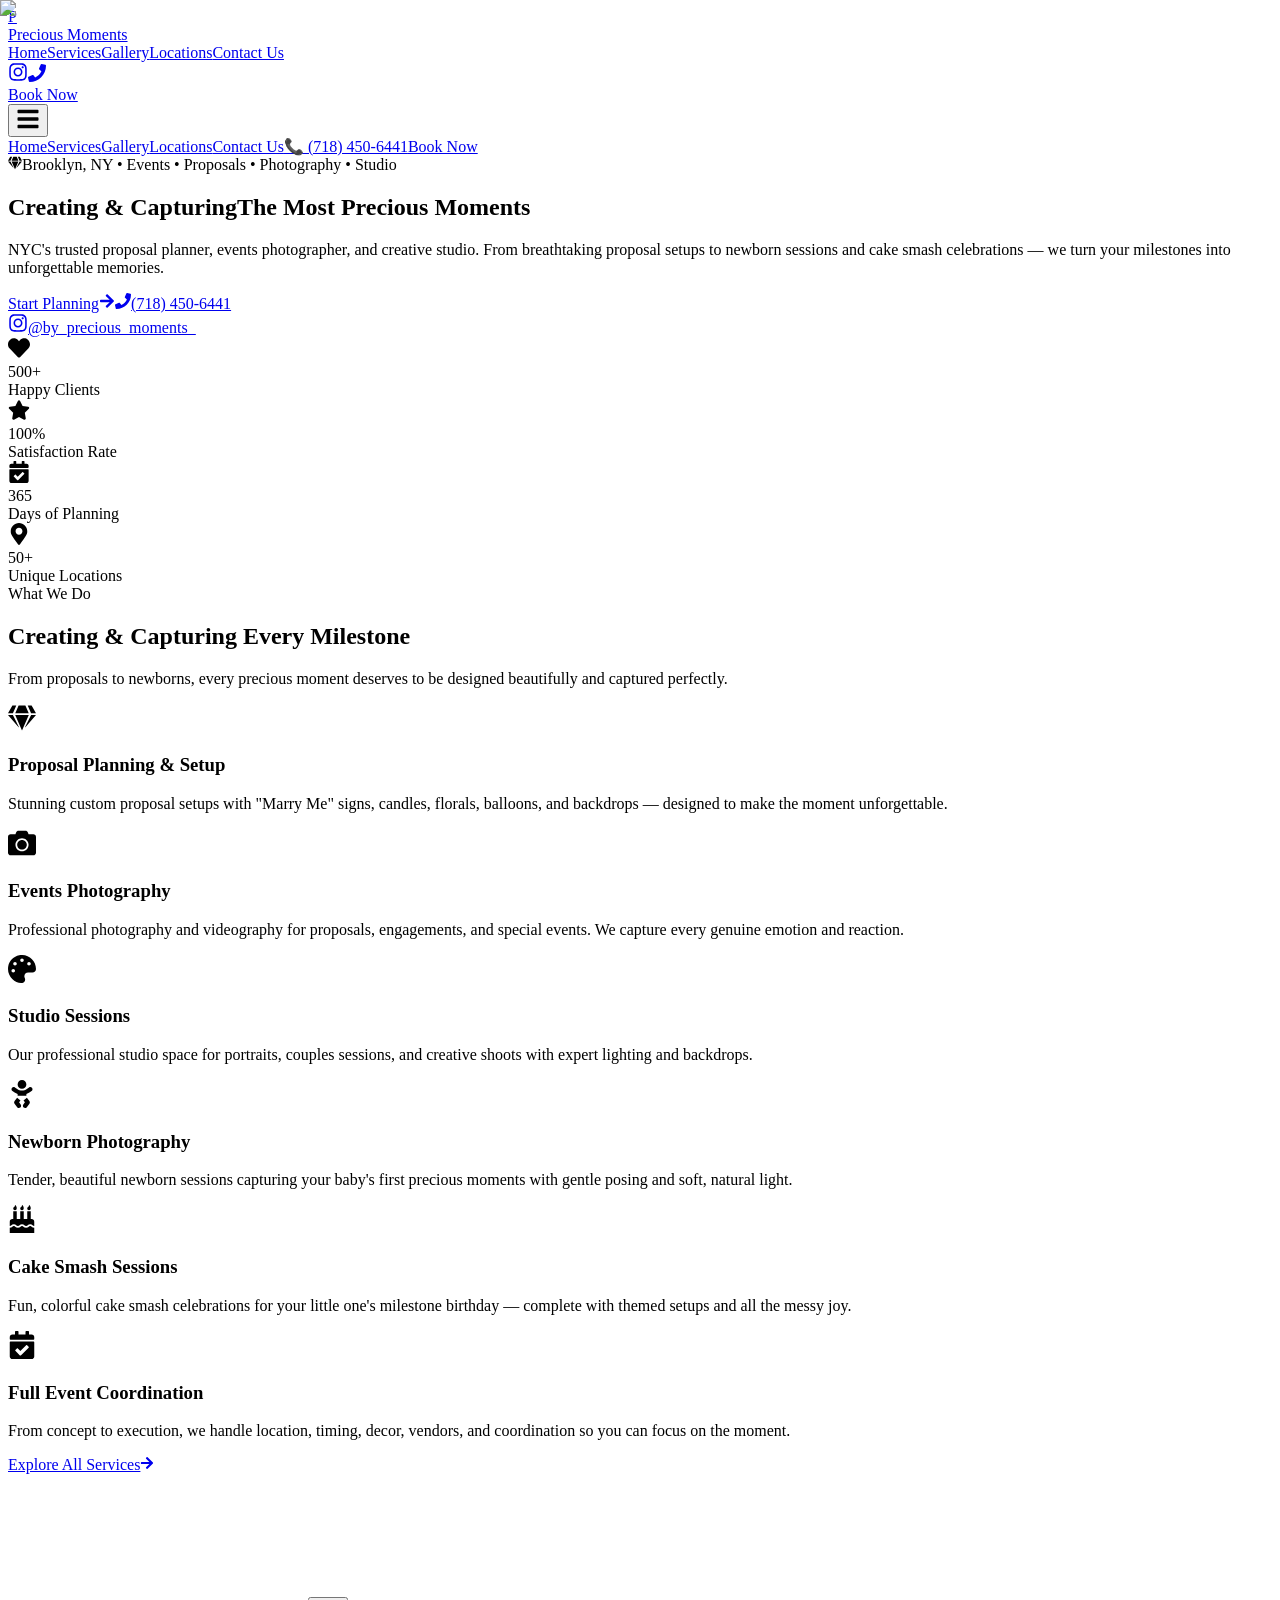
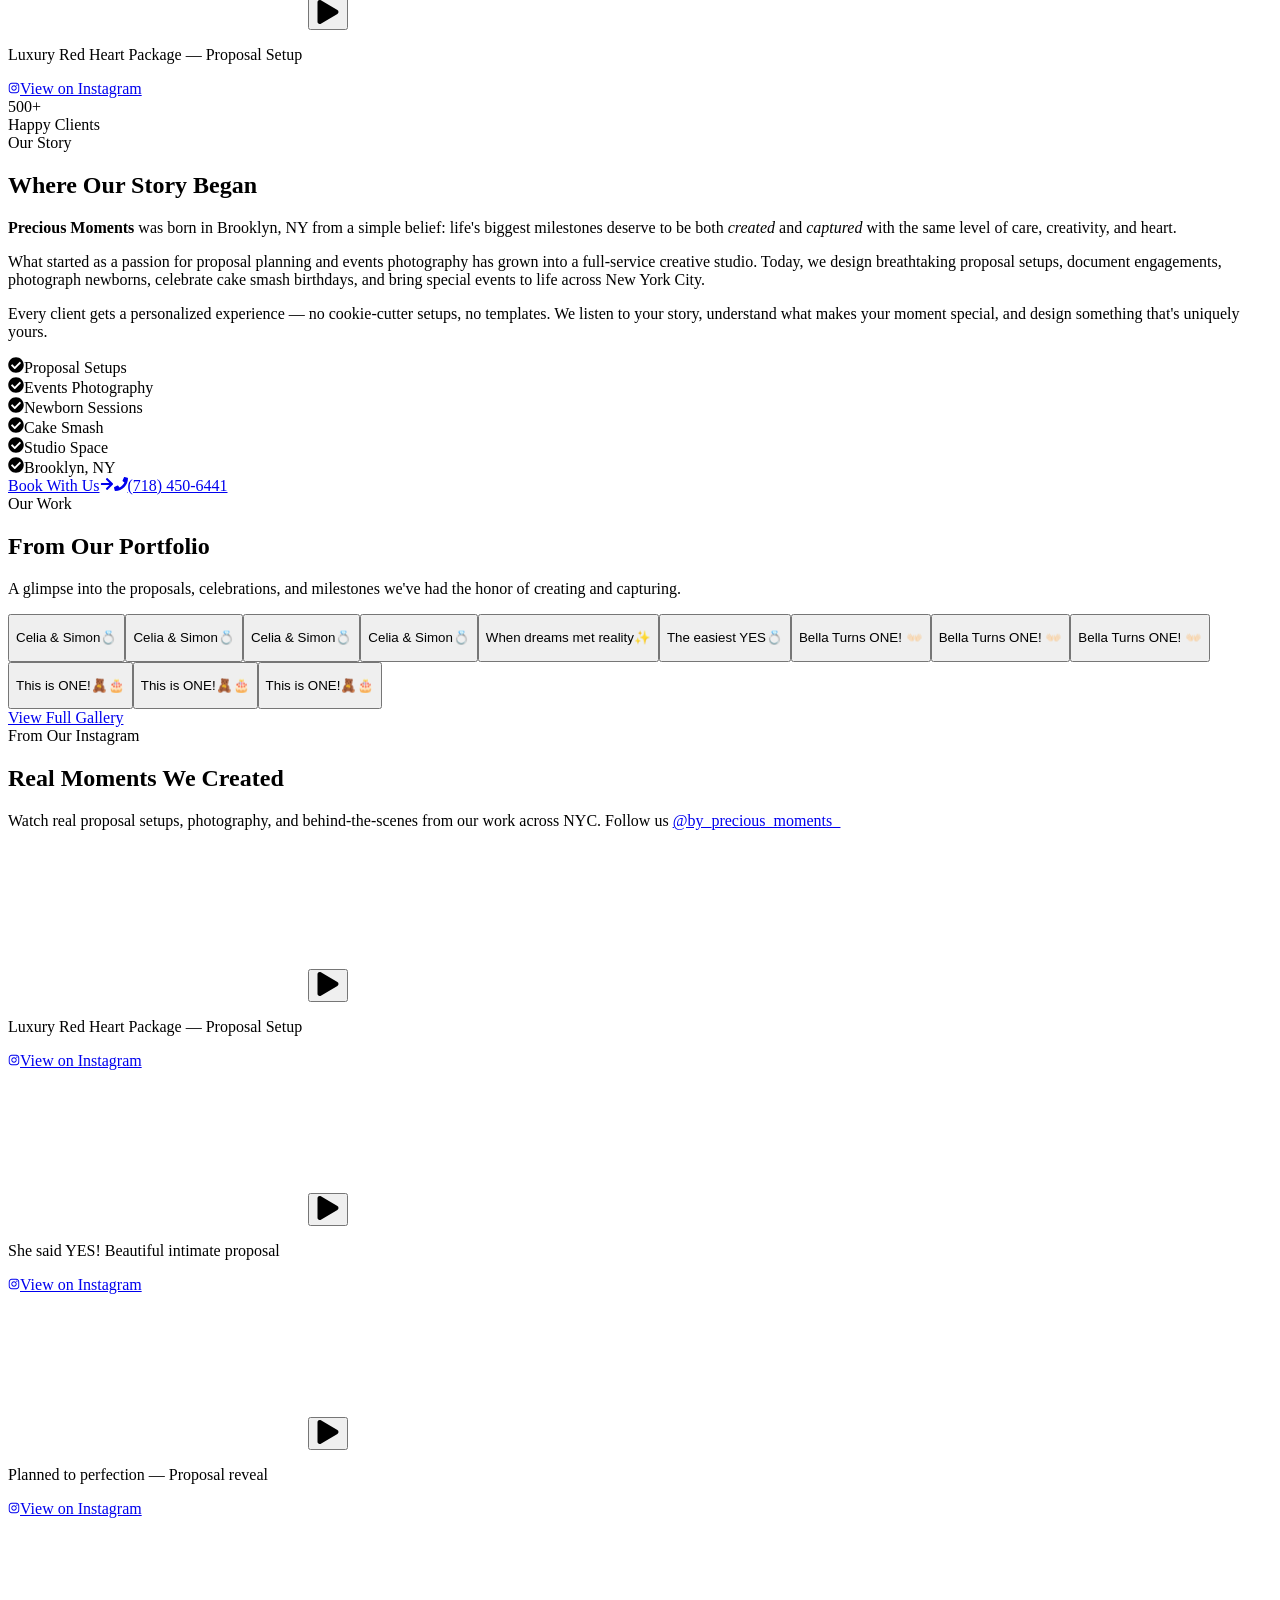
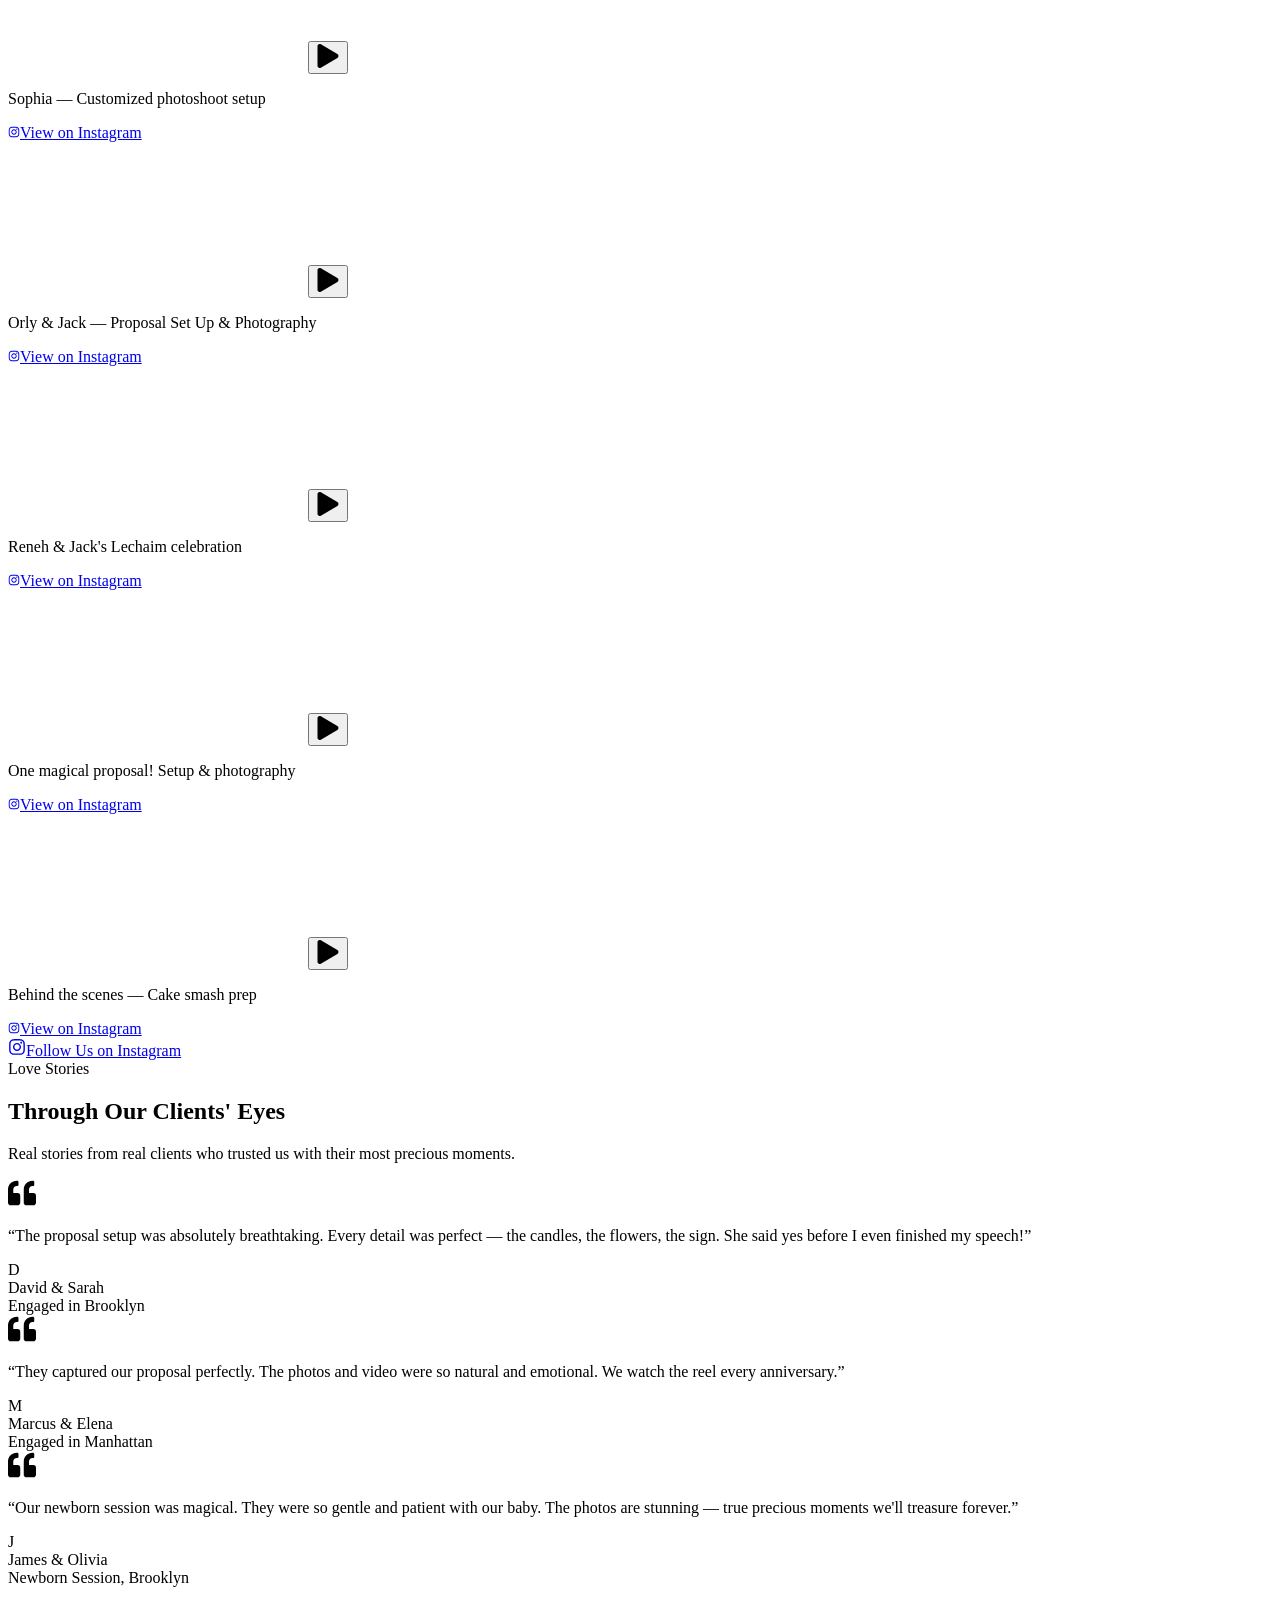
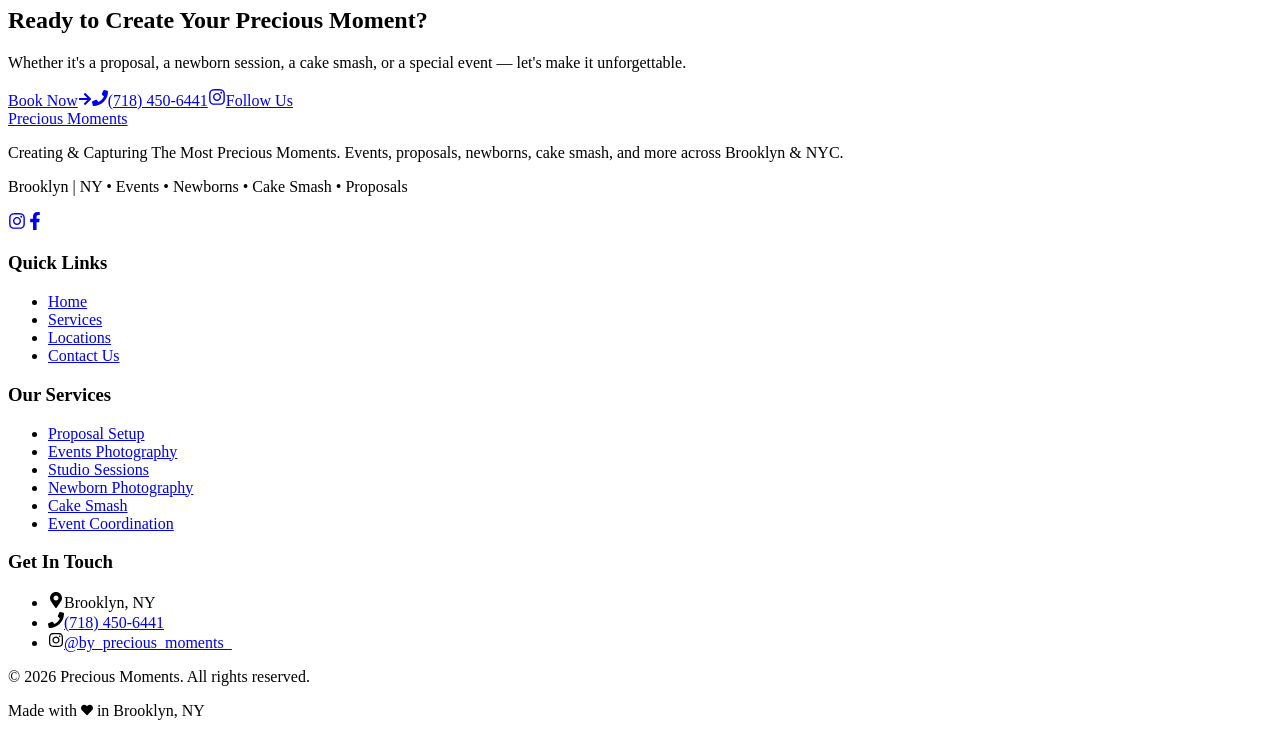
==== index.html @ 54b4bced "Deploy to GitHub Pages" ====
<!DOCTYPE html><html lang="en"><head><meta charSet="utf-8"/><meta name="viewport" content="width=device-width, initial-scale=1"/><link rel="stylesheet" href="/precious-moments/_next/static/css/87202058a43690c2.css" data-precedence="next"/><link rel="preload" as="script" fetchPriority="low" href="/precious-moments/_next/static/chunks/webpack-20170c2a9c456801.js"/><script src="/precious-moments/_next/static/chunks/fd9d1056-74f9772e76a2e3aa.js" async=""></script><script src="/precious-moments/_next/static/chunks/117-2230b2f6af15fc60.js" async=""></script><script src="/precious-moments/_next/static/chunks/main-app-8a642477b52aa923.js" async=""></script><script src="/precious-moments/_next/static/chunks/8e1d74a4-3012d3005d0c2c88.js" async=""></script><script src="/precious-moments/_next/static/chunks/599-954ec06f71d498b7.js" async=""></script><script src="/precious-moments/_next/static/chunks/145-4ef29cee60cc6b5e.js" async=""></script><script src="/precious-moments/_next/static/chunks/800-8ab5a3e6184c4680.js" async=""></script><script src="/precious-moments/_next/static/chunks/app/page-6ea028e39c9f9b31.js" async=""></script><script src="/precious-moments/_next/static/chunks/app/layout-3cfa66a7e57cc6d9.js" async=""></script><title>Precious Moments | Events, Proposals, Photography &amp; Newborns in Brooklyn NY</title><meta name="description" content="Precious Moments — Creating &amp; Capturing The Most Precious Moments in Brooklyn, NY. Events, Newborns, Cake Smash, Proposals, Studio Sessions &amp; Photography."/><meta name="keywords" content="proposal planning Brooklyn NY, events photography NYC, newborn photography Brooklyn, cake smash photography, studio sessions NYC, event coordination, precious moments Brooklyn"/><meta property="og:title" content="Precious Moments | Events, Proposals, Photography &amp; Newborns in Brooklyn NY"/><meta property="og:description" content="Creating &amp; Capturing The Most Precious Moments. Events, proposals, newborns, cake smash, studio sessions &amp; more across Brooklyn &amp; NYC."/><meta property="og:locale" content="en_US"/><meta property="og:type" content="website"/><meta name="twitter:card" content="summary"/><meta name="twitter:title" content="Precious Moments | Events, Proposals, Photography &amp; Newborns in Brooklyn NY"/><meta name="twitter:description" content="Creating &amp; Capturing The Most Precious Moments. Events, proposals, newborns, cake smash, studio sessions &amp; more across Brooklyn &amp; NYC."/><script src="/precious-moments/_next/static/chunks/polyfills-42372ed130431b0a.js" noModule=""></script></head><body class="bg-cream"><nav class="fixed top-0 left-0 right-0 z-50 transition-all duration-300 bg-white/90 backdrop-blur-md shadow-sm"><div class="max-w-7xl mx-auto px-4 sm:px-6 lg:px-8"><div class="flex items-center justify-between h-20"><a class="flex items-center space-x-2 group" href="/precious-moments"><div class="w-10 h-10 rounded-full bg-gradient-to-br from-primary-600 to-gold-500 flex items-center justify-center text-white font-serif text-xl font-bold">P</div><div><span class="text-xl font-serif font-bold gradient-text">Precious Moments</span></div></a><div class="hidden md:flex items-center space-x-8"><a class="text-gray-700 hover:text-primary-600 font-medium transition-colors duration-200 relative group" href="/precious-moments">Home<span class="absolute -bottom-1 left-0 w-0 h-0.5 bg-gradient-to-r from-primary-600 to-gold-500 transition-all duration-300 group-hover:w-full"></span></a><a class="text-gray-700 hover:text-primary-600 font-medium transition-colors duration-200 relative group" href="/precious-moments/services">Services<span class="absolute -bottom-1 left-0 w-0 h-0.5 bg-gradient-to-r from-primary-600 to-gold-500 transition-all duration-300 group-hover:w-full"></span></a><a class="text-gray-700 hover:text-primary-600 font-medium transition-colors duration-200 relative group" href="/precious-moments/gallery">Gallery<span class="absolute -bottom-1 left-0 w-0 h-0.5 bg-gradient-to-r from-primary-600 to-gold-500 transition-all duration-300 group-hover:w-full"></span></a><a class="text-gray-700 hover:text-primary-600 font-medium transition-colors duration-200 relative group" href="/precious-moments/locations">Locations<span class="absolute -bottom-1 left-0 w-0 h-0.5 bg-gradient-to-r from-primary-600 to-gold-500 transition-all duration-300 group-hover:w-full"></span></a><a class="text-gray-700 hover:text-primary-600 font-medium transition-colors duration-200 relative group" href="/precious-moments/contact">Contact Us<span class="absolute -bottom-1 left-0 w-0 h-0.5 bg-gradient-to-r from-primary-600 to-gold-500 transition-all duration-300 group-hover:w-full"></span></a><div class="flex items-center space-x-3 ml-4"><a href="https://www.instagram.com/by_precious_moments_/" target="_blank" rel="noopener noreferrer" class="text-gray-500 hover:text-primary-600 transition-colors" aria-label="Instagram"><svg stroke="currentColor" fill="currentColor" stroke-width="0" viewBox="0 0 448 512" height="20" width="20" xmlns="http://www.w3.org/2000/svg"><path d="M224.1 141c-63.6 0-114.9 51.3-114.9 114.9s51.3 114.9 114.9 114.9S339 319.5 339 255.9 287.7 141 224.1 141zm0 189.6c-41.1 0-74.7-33.5-74.7-74.7s33.5-74.7 74.7-74.7 74.7 33.5 74.7 74.7-33.6 74.7-74.7 74.7zm146.4-194.3c0 14.9-12 26.8-26.8 26.8-14.9 0-26.8-12-26.8-26.8s12-26.8 26.8-26.8 26.8 12 26.8 26.8zm76.1 27.2c-1.7-35.9-9.9-67.7-36.2-93.9-26.2-26.2-58-34.4-93.9-36.2-37-2.1-147.9-2.1-184.9 0-35.8 1.7-67.6 9.9-93.9 36.1s-34.4 58-36.2 93.9c-2.1 37-2.1 147.9 0 184.9 1.7 35.9 9.9 67.7 36.2 93.9s58 34.4 93.9 36.2c37 2.1 147.9 2.1 184.9 0 35.9-1.7 67.7-9.9 93.9-36.2 26.2-26.2 34.4-58 36.2-93.9 2.1-37 2.1-147.8 0-184.8zM398.8 388c-7.8 19.6-22.9 34.7-42.6 42.6-29.5 11.7-99.5 9-132.1 9s-102.7 2.6-132.1-9c-19.6-7.8-34.7-22.9-42.6-42.6-11.7-29.5-9-99.5-9-132.1s-2.6-102.7 9-132.1c7.8-19.6 22.9-34.7 42.6-42.6 29.5-11.7 99.5-9 132.1-9s102.7-2.6 132.1 9c19.6 7.8 34.7 22.9 42.6 42.6 11.7 29.5 9 99.5 9 132.1s2.7 102.7-9 132.1z"></path></svg></a><a href="tel:+17184506441" class="text-gray-500 hover:text-primary-600 transition-colors" aria-label="Call Us"><svg stroke="currentColor" fill="currentColor" stroke-width="0" viewBox="0 0 512 512" height="18" width="18" xmlns="http://www.w3.org/2000/svg"><path d="M493.4 24.6l-104-24c-11.3-2.6-22.9 3.3-27.5 13.9l-48 112c-4.2 9.8-1.4 21.3 6.9 28l60.6 49.6c-36 76.7-98.9 140.5-177.2 177.2l-49.6-60.6c-6.8-8.3-18.2-11.1-28-6.9l-112 48C3.9 366.5-2 378.1.6 389.4l24 104C27.1 504.2 36.7 512 48 512c256.1 0 464-207.5 464-464 0-11.2-7.7-20.9-18.6-23.4z"></path></svg></a></div><a class="btn-primary text-sm !px-6 !py-3" href="/precious-moments/contact">Book Now</a></div><button class="md:hidden p-2 text-gray-700" aria-label="Toggle navigation menu"><svg stroke="currentColor" fill="currentColor" stroke-width="0" viewBox="0 0 448 512" height="24" width="24" xmlns="http://www.w3.org/2000/svg"><path d="M16 132h416c8.837 0 16-7.163 16-16V76c0-8.837-7.163-16-16-16H16C7.163 60 0 67.163 0 76v40c0 8.837 7.163 16 16 16zm0 160h416c8.837 0 16-7.163 16-16v-40c0-8.837-7.163-16-16-16H16c-8.837 0-16 7.163-16 16v40c0 8.837 7.163 16 16 16zm0 160h416c8.837 0 16-7.163 16-16v-40c0-8.837-7.163-16-16-16H16c-8.837 0-16 7.163-16 16v40c0 8.837 7.163 16 16 16z"></path></svg></button></div></div><div class="md:hidden overflow-hidden transition-all duration-300 max-h-0 opacity-0"><div class="bg-white/95 backdrop-blur-md border-t px-4 py-6 space-y-4"><a class="block text-gray-700 hover:text-primary-600 font-medium py-2" href="/precious-moments">Home</a><a class="block text-gray-700 hover:text-primary-600 font-medium py-2" href="/precious-moments/services">Services</a><a class="block text-gray-700 hover:text-primary-600 font-medium py-2" href="/precious-moments/gallery">Gallery</a><a class="block text-gray-700 hover:text-primary-600 font-medium py-2" href="/precious-moments/locations">Locations</a><a class="block text-gray-700 hover:text-primary-600 font-medium py-2" href="/precious-moments/contact">Contact Us</a><a href="tel:+17184506441" class="block text-gray-700 hover:text-primary-600 font-medium py-2">📞 (718) 450-6441</a><a class="btn-primary text-sm !px-6 !py-3 w-full text-center" href="/precious-moments/contact">Book Now</a></div></div></nav><main><section class="relative min-h-screen flex items-center justify-center overflow-hidden"><div class="absolute inset-0 bg-gradient-to-br from-blush via-cream to-primary-50"></div><div class="absolute top-20 right-10 w-72 h-72 bg-primary-200/30 rounded-full blur-3xl animate-float"></div><div class="absolute bottom-20 left-10 w-96 h-96 bg-gold-200/20 rounded-full blur-3xl"></div><div class="absolute top-1/2 left-1/2 -translate-x-1/2 -translate-y-1/2 w-[600px] h-[600px] border border-primary-200/20 rounded-full"></div><div class="absolute top-1/2 left-1/2 -translate-x-1/2 -translate-y-1/2 w-[400px] h-[400px] border border-gold-200/20 rounded-full"></div><div class="relative z-10 max-w-5xl mx-auto px-4 text-center pt-24 pb-16"><div class="inline-flex items-center gap-2 bg-white/60 backdrop-blur-sm rounded-full px-5 py-2 mb-8 animate-fade-in-up"><svg stroke="currentColor" fill="currentColor" stroke-width="0" viewBox="0 0 576 512" class="text-primary-600" height="14" width="14" xmlns="http://www.w3.org/2000/svg"><path d="M485.5 0L576 160H474.9L405.7 0h79.8zm-128 0l69.2 160H149.3L218.5 0h139zm-267 0h79.8l-69.2 160H0L90.5 0zM0 192h100.7l123 251.7c1.5 3.1-2.7 5.9-5 3.3L0 192zm148.2 0h279.6l-137 318.2c-1 2.4-4.5 2.4-5.5 0L148.2 192zm204.1 251.7l123-251.7H576L357.3 446.9c-2.3 2.7-6.5-.1-5-3.2z"></path></svg><span class="text-sm font-medium text-primary-700">Brooklyn, NY • Events • Proposals • Photography • Studio</span></div><h1 class="text-5xl sm:text-6xl lg:text-7xl font-serif font-bold leading-tight mb-6 animate-fade-in-up">Creating &amp; Capturing<span class="block gradient-text">The Most Precious Moments</span></h1><p class="text-lg sm:text-xl text-gray-600 max-w-2xl mx-auto mb-10 leading-relaxed animate-fade-in-up-delay-1">NYC&#x27;s trusted proposal planner, events photographer, and creative studio. From breathtaking proposal setups to newborn sessions and cake smash celebrations — we turn your milestones into unforgettable memories.</p><div class="flex flex-col sm:flex-row items-center justify-center gap-4 animate-fade-in-up-delay-2"><a class="btn-primary text-lg" href="/precious-moments/contact">Start Planning<svg stroke="currentColor" fill="currentColor" stroke-width="0" viewBox="0 0 448 512" class="ml-2" height="16" width="16" xmlns="http://www.w3.org/2000/svg"><path d="M190.5 66.9l22.2-22.2c9.4-9.4 24.6-9.4 33.9 0L441 239c9.4 9.4 9.4 24.6 0 33.9L246.6 467.3c-9.4 9.4-24.6 9.4-33.9 0l-22.2-22.2c-9.5-9.5-9.3-25 .4-34.3L311.4 296H24c-13.3 0-24-10.7-24-24v-32c0-13.3 10.7-24 24-24h287.4L190.9 101.2c-9.8-9.3-10-24.8-.4-34.3z"></path></svg></a><a href="tel:+17184506441" class="btn-secondary text-lg"><svg stroke="currentColor" fill="currentColor" stroke-width="0" viewBox="0 0 512 512" class="mr-2" height="16" width="16" xmlns="http://www.w3.org/2000/svg"><path d="M493.4 24.6l-104-24c-11.3-2.6-22.9 3.3-27.5 13.9l-48 112c-4.2 9.8-1.4 21.3 6.9 28l60.6 49.6c-36 76.7-98.9 140.5-177.2 177.2l-49.6-60.6c-6.8-8.3-18.2-11.1-28-6.9l-112 48C3.9 366.5-2 378.1.6 389.4l24 104C27.1 504.2 36.7 512 48 512c256.1 0 464-207.5 464-464 0-11.2-7.7-20.9-18.6-23.4z"></path></svg>(718) 450-6441</a></div><div class="flex items-center justify-center gap-6 mt-8 animate-fade-in-up-delay-3"><a href="https://www.instagram.com/by_precious_moments_/" target="_blank" rel="noopener noreferrer" class="flex items-center gap-2 text-gray-500 hover:text-primary-600 transition-colors"><svg stroke="currentColor" fill="currentColor" stroke-width="0" viewBox="0 0 448 512" height="20" width="20" xmlns="http://www.w3.org/2000/svg"><path d="M224.1 141c-63.6 0-114.9 51.3-114.9 114.9s51.3 114.9 114.9 114.9S339 319.5 339 255.9 287.7 141 224.1 141zm0 189.6c-41.1 0-74.7-33.5-74.7-74.7s33.5-74.7 74.7-74.7 74.7 33.5 74.7 74.7-33.6 74.7-74.7 74.7zm146.4-194.3c0 14.9-12 26.8-26.8 26.8-14.9 0-26.8-12-26.8-26.8s12-26.8 26.8-26.8 26.8 12 26.8 26.8zm76.1 27.2c-1.7-35.9-9.9-67.7-36.2-93.9-26.2-26.2-58-34.4-93.9-36.2-37-2.1-147.9-2.1-184.9 0-35.8 1.7-67.6 9.9-93.9 36.1s-34.4 58-36.2 93.9c-2.1 37-2.1 147.9 0 184.9 1.7 35.9 9.9 67.7 36.2 93.9s58 34.4 93.9 36.2c37 2.1 147.9 2.1 184.9 0 35.9-1.7 67.7-9.9 93.9-36.2 26.2-26.2 34.4-58 36.2-93.9 2.1-37 2.1-147.8 0-184.8zM398.8 388c-7.8 19.6-22.9 34.7-42.6 42.6-29.5 11.7-99.5 9-132.1 9s-102.7 2.6-132.1-9c-19.6-7.8-34.7-22.9-42.6-42.6-11.7-29.5-9-99.5-9-132.1s-2.6-102.7 9-132.1c7.8-19.6 22.9-34.7 42.6-42.6 29.5-11.7 99.5-9 132.1-9s102.7-2.6 132.1 9c19.6 7.8 34.7 22.9 42.6 42.6 11.7 29.5 9 99.5 9 132.1s2.7 102.7-9 132.1z"></path></svg><span class="text-sm font-medium">@by_precious_moments_</span></a></div></div></section><section class="relative -mt-8 z-20 max-w-6xl mx-auto px-4"><div class="glass-card rounded-3xl p-8 sm:p-12 shadow-xl"><div class="grid grid-cols-2 lg:grid-cols-4 gap-8"><div class="text-center group"><div class="inline-flex items-center justify-center w-14 h-14 rounded-2xl bg-gradient-to-br from-primary-100 to-gold-100 mb-4 group-hover:scale-110 transition-transform"><svg stroke="currentColor" fill="currentColor" stroke-width="0" viewBox="0 0 512 512" class="text-primary-600" height="22" width="22" xmlns="http://www.w3.org/2000/svg"><path d="M462.3 62.6C407.5 15.9 326 24.3 275.7 76.2L256 96.5l-19.7-20.3C186.1 24.3 104.5 15.9 49.7 62.6c-62.8 53.6-66.1 149.8-9.9 207.9l193.5 199.8c12.5 12.9 32.8 12.9 45.3 0l193.5-199.8c56.3-58.1 53-154.3-9.8-207.9z"></path></svg></div><div class="text-3xl sm:text-4xl font-serif font-bold gradient-text mb-1">500+</div><div class="text-gray-500 text-sm font-medium">Happy Clients</div></div><div class="text-center group"><div class="inline-flex items-center justify-center w-14 h-14 rounded-2xl bg-gradient-to-br from-primary-100 to-gold-100 mb-4 group-hover:scale-110 transition-transform"><svg stroke="currentColor" fill="currentColor" stroke-width="0" viewBox="0 0 576 512" class="text-primary-600" height="22" width="22" xmlns="http://www.w3.org/2000/svg"><path d="M259.3 17.8L194 150.2 47.9 171.5c-26.2 3.8-36.7 36.1-17.7 54.6l105.7 103-25 145.5c-4.5 26.3 23.2 46 46.4 33.7L288 439.6l130.7 68.7c23.2 12.2 50.9-7.4 46.4-33.7l-25-145.5 105.7-103c19-18.5 8.5-50.8-17.7-54.6L382 150.2 316.7 17.8c-11.7-23.6-45.6-23.9-57.4 0z"></path></svg></div><div class="text-3xl sm:text-4xl font-serif font-bold gradient-text mb-1">100%</div><div class="text-gray-500 text-sm font-medium">Satisfaction Rate</div></div><div class="text-center group"><div class="inline-flex items-center justify-center w-14 h-14 rounded-2xl bg-gradient-to-br from-primary-100 to-gold-100 mb-4 group-hover:scale-110 transition-transform"><svg stroke="currentColor" fill="currentColor" stroke-width="0" viewBox="0 0 448 512" class="text-primary-600" height="22" width="22" xmlns="http://www.w3.org/2000/svg"><path d="M436 160H12c-6.627 0-12-5.373-12-12v-36c0-26.51 21.49-48 48-48h48V12c0-6.627 5.373-12 12-12h40c6.627 0 12 5.373 12 12v52h128V12c0-6.627 5.373-12 12-12h40c6.627 0 12 5.373 12 12v52h48c26.51 0 48 21.49 48 48v36c0 6.627-5.373 12-12 12zM12 192h424c6.627 0 12 5.373 12 12v260c0 26.51-21.49 48-48 48H48c-26.51 0-48-21.49-48-48V204c0-6.627 5.373-12 12-12zm333.296 95.947l-28.169-28.398c-4.667-4.705-12.265-4.736-16.97-.068L194.12 364.665l-45.98-46.352c-4.667-4.705-12.266-4.736-16.971-.068l-28.397 28.17c-4.705 4.667-4.736 12.265-.068 16.97l82.601 83.269c4.667 4.705 12.265 4.736 16.97.068l142.953-141.805c4.705-4.667 4.736-12.265.068-16.97z"></path></svg></div><div class="text-3xl sm:text-4xl font-serif font-bold gradient-text mb-1">365</div><div class="text-gray-500 text-sm font-medium">Days of Planning</div></div><div class="text-center group"><div class="inline-flex items-center justify-center w-14 h-14 rounded-2xl bg-gradient-to-br from-primary-100 to-gold-100 mb-4 group-hover:scale-110 transition-transform"><svg stroke="currentColor" fill="currentColor" stroke-width="0" viewBox="0 0 384 512" class="text-primary-600" height="22" width="22" xmlns="http://www.w3.org/2000/svg"><path d="M172.268 501.67C26.97 291.031 0 269.413 0 192 0 85.961 85.961 0 192 0s192 85.961 192 192c0 77.413-26.97 99.031-172.268 309.67-9.535 13.774-29.93 13.773-39.464 0zM192 272c44.183 0 80-35.817 80-80s-35.817-80-80-80-80 35.817-80 80 35.817 80 80 80z"></path></svg></div><div class="text-3xl sm:text-4xl font-serif font-bold gradient-text mb-1">50+</div><div class="text-gray-500 text-sm font-medium">Unique Locations</div></div></div></div></section><section class="py-24 bg-white"><div class="max-w-7xl mx-auto px-4 sm:px-6 lg:px-8"><div class="text-center mb-16"><span class="text-primary-600 font-medium text-sm uppercase tracking-wider">What We Do</span><h2 class="text-4xl sm:text-5xl font-serif font-bold mt-3 mb-4">Creating &amp; Capturing<!-- --> <span class="gradient-text">Every Milestone</span></h2><div class="section-divider mb-6"></div><p class="text-gray-600 max-w-2xl mx-auto text-lg">From proposals to newborns, every precious moment deserves to be designed beautifully and captured perfectly.</p></div><div class="grid grid-cols-1 md:grid-cols-2 lg:grid-cols-3 gap-8"><div class="group p-8 rounded-3xl bg-gradient-to-br from-cream to-white border border-gray-100 hover:shadow-2xl hover:-translate-y-2 transition-all duration-500"><div class="w-16 h-16 rounded-2xl bg-gradient-to-br from-primary-500 to-gold-500 flex items-center justify-center mb-6 group-hover:scale-110 transition-transform duration-300"><svg stroke="currentColor" fill="currentColor" stroke-width="0" viewBox="0 0 576 512" class="text-white" height="28" width="28" xmlns="http://www.w3.org/2000/svg"><path d="M485.5 0L576 160H474.9L405.7 0h79.8zm-128 0l69.2 160H149.3L218.5 0h139zm-267 0h79.8l-69.2 160H0L90.5 0zM0 192h100.7l123 251.7c1.5 3.1-2.7 5.9-5 3.3L0 192zm148.2 0h279.6l-137 318.2c-1 2.4-4.5 2.4-5.5 0L148.2 192zm204.1 251.7l123-251.7H576L357.3 446.9c-2.3 2.7-6.5-.1-5-3.2z"></path></svg></div><h3 class="text-xl font-serif font-bold mb-3">Proposal Planning &amp; Setup</h3><p class="text-gray-600 leading-relaxed">Stunning custom proposal setups with &quot;Marry Me&quot; signs, candles, florals, balloons, and backdrops — designed to make the moment unforgettable.</p></div><div class="group p-8 rounded-3xl bg-gradient-to-br from-cream to-white border border-gray-100 hover:shadow-2xl hover:-translate-y-2 transition-all duration-500"><div class="w-16 h-16 rounded-2xl bg-gradient-to-br from-primary-500 to-gold-500 flex items-center justify-center mb-6 group-hover:scale-110 transition-transform duration-300"><svg stroke="currentColor" fill="currentColor" stroke-width="0" viewBox="0 0 512 512" class="text-white" height="28" width="28" xmlns="http://www.w3.org/2000/svg"><path d="M512 144v288c0 26.5-21.5 48-48 48H48c-26.5 0-48-21.5-48-48V144c0-26.5 21.5-48 48-48h88l12.3-32.9c7-18.7 24.9-31.1 44.9-31.1h125.5c20 0 37.9 12.4 44.9 31.1L376 96h88c26.5 0 48 21.5 48 48zM376 288c0-66.2-53.8-120-120-120s-120 53.8-120 120 53.8 120 120 120 120-53.8 120-120zm-32 0c0 48.5-39.5 88-88 88s-88-39.5-88-88 39.5-88 88-88 88 39.5 88 88z"></path></svg></div><h3 class="text-xl font-serif font-bold mb-3">Events Photography</h3><p class="text-gray-600 leading-relaxed">Professional photography and videography for proposals, engagements, and special events. We capture every genuine emotion and reaction.</p></div><div class="group p-8 rounded-3xl bg-gradient-to-br from-cream to-white border border-gray-100 hover:shadow-2xl hover:-translate-y-2 transition-all duration-500"><div class="w-16 h-16 rounded-2xl bg-gradient-to-br from-primary-500 to-gold-500 flex items-center justify-center mb-6 group-hover:scale-110 transition-transform duration-300"><svg stroke="currentColor" fill="currentColor" stroke-width="0" viewBox="0 0 512 512" class="text-white" height="28" width="28" xmlns="http://www.w3.org/2000/svg"><path d="M204.3 5C104.9 24.4 24.8 104.3 5.2 203.4c-37 187 131.7 326.4 258.8 306.7 41.2-6.4 61.4-54.6 42.5-91.7-23.1-45.4 9.9-98.4 60.9-98.4h79.7c35.8 0 64.8-29.6 64.9-65.3C511.5 97.1 368.1-26.9 204.3 5zM96 320c-17.7 0-32-14.3-32-32s14.3-32 32-32 32 14.3 32 32-14.3 32-32 32zm32-128c-17.7 0-32-14.3-32-32s14.3-32 32-32 32 14.3 32 32-14.3 32-32 32zm128-64c-17.7 0-32-14.3-32-32s14.3-32 32-32 32 14.3 32 32-14.3 32-32 32zm128 64c-17.7 0-32-14.3-32-32s14.3-32 32-32 32 14.3 32 32-14.3 32-32 32z"></path></svg></div><h3 class="text-xl font-serif font-bold mb-3">Studio Sessions</h3><p class="text-gray-600 leading-relaxed">Our professional studio space for portraits, couples sessions, and creative shoots with expert lighting and backdrops.</p></div><div class="group p-8 rounded-3xl bg-gradient-to-br from-cream to-white border border-gray-100 hover:shadow-2xl hover:-translate-y-2 transition-all duration-500"><div class="w-16 h-16 rounded-2xl bg-gradient-to-br from-primary-500 to-gold-500 flex items-center justify-center mb-6 group-hover:scale-110 transition-transform duration-300"><svg stroke="currentColor" fill="currentColor" stroke-width="0" viewBox="0 0 384 512" class="text-white" height="28" width="28" xmlns="http://www.w3.org/2000/svg"><path d="M192 160c44.2 0 80-35.8 80-80S236.2 0 192 0s-80 35.8-80 80 35.8 80 80 80zm-53.4 248.8l25.6-32-61.5-51.2L56.8 383c-11.4 14.2-11.7 34.4-.8 49l48 64c7.9 10.5 19.9 16 32 16 8.3 0 16.8-2.6 24-8 17.7-13.2 21.2-38.3 8-56l-29.4-39.2zm142.7-83.2l-61.5 51.2 25.6 32L216 448c-13.2 17.7-9.7 42.8 8 56 7.2 5.4 15.6 8 24 8 12.2 0 24.2-5.5 32-16l48-64c10.9-14.6 10.6-34.8-.8-49l-45.9-57.4zM376.7 145c-12.7-18.1-37.6-22.4-55.7-9.8l-40.6 28.5c-52.7 37-124.2 37-176.8 0L63 135.3C44.9 122.6 20 127 7.3 145-5.4 163.1-1 188 17 200.7l40.6 28.5c17 11.9 35.4 20.9 54.4 27.9V288h160v-30.8c19-7 37.4-16 54.4-27.9l40.6-28.5c18.1-12.8 22.4-37.7 9.7-55.8z"></path></svg></div><h3 class="text-xl font-serif font-bold mb-3">Newborn Photography</h3><p class="text-gray-600 leading-relaxed">Tender, beautiful newborn sessions capturing your baby&#x27;s first precious moments with gentle posing and soft, natural light.</p></div><div class="group p-8 rounded-3xl bg-gradient-to-br from-cream to-white border border-gray-100 hover:shadow-2xl hover:-translate-y-2 transition-all duration-500"><div class="w-16 h-16 rounded-2xl bg-gradient-to-br from-primary-500 to-gold-500 flex items-center justify-center mb-6 group-hover:scale-110 transition-transform duration-300"><svg stroke="currentColor" fill="currentColor" stroke-width="0" viewBox="0 0 448 512" class="text-white" height="28" width="28" xmlns="http://www.w3.org/2000/svg"><path d="M448 384c-28.02 0-31.26-32-74.5-32-43.43 0-46.825 32-74.75 32-27.695 0-31.454-32-74.75-32-42.842 0-47.218 32-74.5 32-28.148 0-31.202-32-74.75-32-43.547 0-46.653 32-74.75 32v-80c0-26.5 21.5-48 48-48h16V112h64v144h64V112h64v144h64V112h64v144h16c26.5 0 48 21.5 48 48v80zm0 128H0v-96c43.356 0 46.767-32 74.75-32 27.951 0 31.253 32 74.75 32 42.843 0 47.217-32 74.5-32 28.148 0 31.201 32 74.75 32 43.357 0 46.767-32 74.75-32 27.488 0 31.252 32 74.5 32v96zM96 96c-17.75 0-32-14.25-32-32 0-31 32-23 32-64 12 0 32 29.5 32 56s-14.25 40-32 40zm128 0c-17.75 0-32-14.25-32-32 0-31 32-23 32-64 12 0 32 29.5 32 56s-14.25 40-32 40zm128 0c-17.75 0-32-14.25-32-32 0-31 32-23 32-64 12 0 32 29.5 32 56s-14.25 40-32 40z"></path></svg></div><h3 class="text-xl font-serif font-bold mb-3">Cake Smash Sessions</h3><p class="text-gray-600 leading-relaxed">Fun, colorful cake smash celebrations for your little one&#x27;s milestone birthday — complete with themed setups and all the messy joy.</p></div><div class="group p-8 rounded-3xl bg-gradient-to-br from-cream to-white border border-gray-100 hover:shadow-2xl hover:-translate-y-2 transition-all duration-500"><div class="w-16 h-16 rounded-2xl bg-gradient-to-br from-primary-500 to-gold-500 flex items-center justify-center mb-6 group-hover:scale-110 transition-transform duration-300"><svg stroke="currentColor" fill="currentColor" stroke-width="0" viewBox="0 0 448 512" class="text-white" height="28" width="28" xmlns="http://www.w3.org/2000/svg"><path d="M436 160H12c-6.627 0-12-5.373-12-12v-36c0-26.51 21.49-48 48-48h48V12c0-6.627 5.373-12 12-12h40c6.627 0 12 5.373 12 12v52h128V12c0-6.627 5.373-12 12-12h40c6.627 0 12 5.373 12 12v52h48c26.51 0 48 21.49 48 48v36c0 6.627-5.373 12-12 12zM12 192h424c6.627 0 12 5.373 12 12v260c0 26.51-21.49 48-48 48H48c-26.51 0-48-21.49-48-48V204c0-6.627 5.373-12 12-12zm333.296 95.947l-28.169-28.398c-4.667-4.705-12.265-4.736-16.97-.068L194.12 364.665l-45.98-46.352c-4.667-4.705-12.266-4.736-16.971-.068l-28.397 28.17c-4.705 4.667-4.736 12.265-.068 16.97l82.601 83.269c4.667 4.705 12.265 4.736 16.97.068l142.953-141.805c4.705-4.667 4.736-12.265.068-16.97z"></path></svg></div><h3 class="text-xl font-serif font-bold mb-3">Full Event Coordination</h3><p class="text-gray-600 leading-relaxed">From concept to execution, we handle location, timing, decor, vendors, and coordination so you can focus on the moment.</p></div></div><div class="text-center mt-12"><a class="btn-primary" href="/precious-moments/services">Explore All Services<svg stroke="currentColor" fill="currentColor" stroke-width="0" viewBox="0 0 448 512" class="ml-2" height="14" width="14" xmlns="http://www.w3.org/2000/svg"><path d="M190.5 66.9l22.2-22.2c9.4-9.4 24.6-9.4 33.9 0L441 239c9.4 9.4 9.4 24.6 0 33.9L246.6 467.3c-9.4 9.4-24.6 9.4-33.9 0l-22.2-22.2c-9.5-9.5-9.3-25 .4-34.3L311.4 296H24c-13.3 0-24-10.7-24-24v-32c0-13.3 10.7-24 24-24h287.4L190.9 101.2c-9.8-9.3-10-24.8-.4-34.3z"></path></svg></a></div></div></section><section class="py-24 bg-white"><div class="max-w-7xl mx-auto px-4 sm:px-6 lg:px-8"><div class="grid lg:grid-cols-2 gap-16 items-center"><div class="relative"><div class="relative rounded-3xl overflow-hidden shadow-2xl"><div class="group relative rounded-2xl overflow-hidden shadow-lg bg-black aspect-[9/16] max-w-[360px] mx-auto"><video src="/precious-moments/images/reels/luxury-red-heart-proposal.mp4" poster="/precious-moments/images/reels/luxury-red-heart-proposal-thumb.jpg" playsInline="" preload="none" class="w-full h-full object-cover"></video><button class="absolute inset-0 flex flex-col items-center justify-center bg-black/30 hover:bg-black/40 transition-colors cursor-pointer"><div class="w-16 h-16 rounded-full bg-white/90 flex items-center justify-center mb-3 group-hover:scale-110 transition-transform"><svg stroke="currentColor" fill="currentColor" stroke-width="0" viewBox="0 0 448 512" class="text-primary-600 ml-1" height="24" width="24" xmlns="http://www.w3.org/2000/svg"><path d="M424.4 214.7L72.4 6.6C43.8-10.3 0 6.1 0 47.9V464c0 37.5 40.7 60.1 72.4 41.3l352-208c31.4-18.5 31.5-64.1 0-82.6z"></path></svg></div></button><div class="absolute bottom-0 left-0 right-0 p-4 bg-gradient-to-t from-black/80 to-transparent"><p class="text-white text-sm font-medium">Luxury Red Heart Package — Proposal Setup</p><a href="https://www.instagram.com/reel/DQP-pGkjjBQ/" target="_blank" rel="noopener noreferrer" class="inline-flex items-center gap-1 text-white/70 hover:text-white text-xs mt-1 transition-colors"><svg stroke="currentColor" fill="currentColor" stroke-width="0" viewBox="0 0 448 512" height="12" width="12" xmlns="http://www.w3.org/2000/svg"><path d="M224.1 141c-63.6 0-114.9 51.3-114.9 114.9s51.3 114.9 114.9 114.9S339 319.5 339 255.9 287.7 141 224.1 141zm0 189.6c-41.1 0-74.7-33.5-74.7-74.7s33.5-74.7 74.7-74.7 74.7 33.5 74.7 74.7-33.6 74.7-74.7 74.7zm146.4-194.3c0 14.9-12 26.8-26.8 26.8-14.9 0-26.8-12-26.8-26.8s12-26.8 26.8-26.8 26.8 12 26.8 26.8zm76.1 27.2c-1.7-35.9-9.9-67.7-36.2-93.9-26.2-26.2-58-34.4-93.9-36.2-37-2.1-147.9-2.1-184.9 0-35.8 1.7-67.6 9.9-93.9 36.1s-34.4 58-36.2 93.9c-2.1 37-2.1 147.9 0 184.9 1.7 35.9 9.9 67.7 36.2 93.9s58 34.4 93.9 36.2c37 2.1 147.9 2.1 184.9 0 35.9-1.7 67.7-9.9 93.9-36.2 26.2-26.2 34.4-58 36.2-93.9 2.1-37 2.1-147.8 0-184.8zM398.8 388c-7.8 19.6-22.9 34.7-42.6 42.6-29.5 11.7-99.5 9-132.1 9s-102.7 2.6-132.1-9c-19.6-7.8-34.7-22.9-42.6-42.6-11.7-29.5-9-99.5-9-132.1s-2.6-102.7 9-132.1c7.8-19.6 22.9-34.7 42.6-42.6 29.5-11.7 99.5-9 132.1-9s102.7-2.6 132.1 9c19.6 7.8 34.7 22.9 42.6 42.6 11.7 29.5 9 99.5 9 132.1s2.7 102.7-9 132.1z"></path></svg>View on Instagram</a></div></div></div><div class="absolute -bottom-6 -right-6 bg-white rounded-2xl shadow-xl p-6 animate-float"><div class="text-3xl font-serif font-bold gradient-text">500+</div><div class="text-gray-500 text-sm">Happy Clients</div></div></div><div><span class="text-primary-600 font-medium text-sm uppercase tracking-wider">Our Story</span><h2 class="text-4xl sm:text-5xl font-serif font-bold mt-3 mb-6">Where Our <span class="gradient-text">Story</span> Began</h2><div class="space-y-5 text-gray-600 leading-relaxed"><p><strong>Precious Moments</strong> was born in Brooklyn, NY from a simple belief: life&#x27;s biggest milestones deserve to be both<em> created</em> and <em>captured</em> with the same level of care, creativity, and heart.</p><p>What started as a passion for proposal planning and events photography has grown into a full-service creative studio. Today, we design breathtaking proposal setups, document engagements, photograph newborns, celebrate cake smash birthdays, and bring special events to life across New York City.</p><p>Every client gets a personalized experience — no cookie-cutter setups, no templates. We listen to your story, understand what makes your moment special, and design something that&#x27;s uniquely yours.</p></div><div class="mt-8 flex flex-wrap gap-6"><div class="flex items-center gap-2"><svg stroke="currentColor" fill="currentColor" stroke-width="0" viewBox="0 0 512 512" class="text-primary-500" height="1em" width="1em" xmlns="http://www.w3.org/2000/svg"><path d="M504 256c0 136.967-111.033 248-248 248S8 392.967 8 256 119.033 8 256 8s248 111.033 248 248zM227.314 387.314l184-184c6.248-6.248 6.248-16.379 0-22.627l-22.627-22.627c-6.248-6.249-16.379-6.249-22.628 0L216 308.118l-70.059-70.059c-6.248-6.248-16.379-6.248-22.628 0l-22.627 22.627c-6.248 6.248-6.248 16.379 0 22.627l104 104c6.249 6.249 16.379 6.249 22.628.001z"></path></svg><span class="text-sm font-medium text-gray-700">Proposal Setups</span></div><div class="flex items-center gap-2"><svg stroke="currentColor" fill="currentColor" stroke-width="0" viewBox="0 0 512 512" class="text-primary-500" height="1em" width="1em" xmlns="http://www.w3.org/2000/svg"><path d="M504 256c0 136.967-111.033 248-248 248S8 392.967 8 256 119.033 8 256 8s248 111.033 248 248zM227.314 387.314l184-184c6.248-6.248 6.248-16.379 0-22.627l-22.627-22.627c-6.248-6.249-16.379-6.249-22.628 0L216 308.118l-70.059-70.059c-6.248-6.248-16.379-6.248-22.628 0l-22.627 22.627c-6.248 6.248-6.248 16.379 0 22.627l104 104c6.249 6.249 16.379 6.249 22.628.001z"></path></svg><span class="text-sm font-medium text-gray-700">Events Photography</span></div><div class="flex items-center gap-2"><svg stroke="currentColor" fill="currentColor" stroke-width="0" viewBox="0 0 512 512" class="text-primary-500" height="1em" width="1em" xmlns="http://www.w3.org/2000/svg"><path d="M504 256c0 136.967-111.033 248-248 248S8 392.967 8 256 119.033 8 256 8s248 111.033 248 248zM227.314 387.314l184-184c6.248-6.248 6.248-16.379 0-22.627l-22.627-22.627c-6.248-6.249-16.379-6.249-22.628 0L216 308.118l-70.059-70.059c-6.248-6.248-16.379-6.248-22.628 0l-22.627 22.627c-6.248 6.248-6.248 16.379 0 22.627l104 104c6.249 6.249 16.379 6.249 22.628.001z"></path></svg><span class="text-sm font-medium text-gray-700">Newborn Sessions</span></div><div class="flex items-center gap-2"><svg stroke="currentColor" fill="currentColor" stroke-width="0" viewBox="0 0 512 512" class="text-primary-500" height="1em" width="1em" xmlns="http://www.w3.org/2000/svg"><path d="M504 256c0 136.967-111.033 248-248 248S8 392.967 8 256 119.033 8 256 8s248 111.033 248 248zM227.314 387.314l184-184c6.248-6.248 6.248-16.379 0-22.627l-22.627-22.627c-6.248-6.249-16.379-6.249-22.628 0L216 308.118l-70.059-70.059c-6.248-6.248-16.379-6.248-22.628 0l-22.627 22.627c-6.248 6.248-6.248 16.379 0 22.627l104 104c6.249 6.249 16.379 6.249 22.628.001z"></path></svg><span class="text-sm font-medium text-gray-700">Cake Smash</span></div><div class="flex items-center gap-2"><svg stroke="currentColor" fill="currentColor" stroke-width="0" viewBox="0 0 512 512" class="text-primary-500" height="1em" width="1em" xmlns="http://www.w3.org/2000/svg"><path d="M504 256c0 136.967-111.033 248-248 248S8 392.967 8 256 119.033 8 256 8s248 111.033 248 248zM227.314 387.314l184-184c6.248-6.248 6.248-16.379 0-22.627l-22.627-22.627c-6.248-6.249-16.379-6.249-22.628 0L216 308.118l-70.059-70.059c-6.248-6.248-16.379-6.248-22.628 0l-22.627 22.627c-6.248 6.248-6.248 16.379 0 22.627l104 104c6.249 6.249 16.379 6.249 22.628.001z"></path></svg><span class="text-sm font-medium text-gray-700">Studio Space</span></div><div class="flex items-center gap-2"><svg stroke="currentColor" fill="currentColor" stroke-width="0" viewBox="0 0 512 512" class="text-primary-500" height="1em" width="1em" xmlns="http://www.w3.org/2000/svg"><path d="M504 256c0 136.967-111.033 248-248 248S8 392.967 8 256 119.033 8 256 8s248 111.033 248 248zM227.314 387.314l184-184c6.248-6.248 6.248-16.379 0-22.627l-22.627-22.627c-6.248-6.249-16.379-6.249-22.628 0L216 308.118l-70.059-70.059c-6.248-6.248-16.379-6.248-22.628 0l-22.627 22.627c-6.248 6.248-6.248 16.379 0 22.627l104 104c6.249 6.249 16.379 6.249 22.628.001z"></path></svg><span class="text-sm font-medium text-gray-700">Brooklyn, NY</span></div></div><div class="mt-10 flex flex-wrap gap-4"><a class="btn-primary" href="/precious-moments/contact">Book With Us<svg stroke="currentColor" fill="currentColor" stroke-width="0" viewBox="0 0 448 512" class="ml-2" height="14" width="14" xmlns="http://www.w3.org/2000/svg"><path d="M190.5 66.9l22.2-22.2c9.4-9.4 24.6-9.4 33.9 0L441 239c9.4 9.4 9.4 24.6 0 33.9L246.6 467.3c-9.4 9.4-24.6 9.4-33.9 0l-22.2-22.2c-9.5-9.5-9.3-25 .4-34.3L311.4 296H24c-13.3 0-24-10.7-24-24v-32c0-13.3 10.7-24 24-24h287.4L190.9 101.2c-9.8-9.3-10-24.8-.4-34.3z"></path></svg></a><a href="tel:+17184506441" class="btn-secondary"><svg stroke="currentColor" fill="currentColor" stroke-width="0" viewBox="0 0 512 512" class="mr-2" height="14" width="14" xmlns="http://www.w3.org/2000/svg"><path d="M493.4 24.6l-104-24c-11.3-2.6-22.9 3.3-27.5 13.9l-48 112c-4.2 9.8-1.4 21.3 6.9 28l60.6 49.6c-36 76.7-98.9 140.5-177.2 177.2l-49.6-60.6c-6.8-8.3-18.2-11.1-28-6.9l-112 48C3.9 366.5-2 378.1.6 389.4l24 104C27.1 504.2 36.7 512 48 512c256.1 0 464-207.5 464-464 0-11.2-7.7-20.9-18.6-23.4z"></path></svg>(718) 450-6441</a></div></div></div></div></section><section class="py-24 bg-white"><div class="max-w-7xl mx-auto px-4 sm:px-6 lg:px-8"><div class="text-center mb-16"><span class="text-primary-600 font-medium text-sm uppercase tracking-wider">Our Work</span><h2 class="text-4xl sm:text-5xl font-serif font-bold mt-3 mb-4">From Our <span class="gradient-text">Portfolio</span></h2><div class="section-divider mb-6"></div><p class="text-gray-600 max-w-2xl mx-auto text-lg">A glimpse into the proposals, celebrations, and milestones we&#x27;ve had the honor of creating and capturing.</p></div><div class="grid grid-cols-2 sm:grid-cols-3 lg:grid-cols-4 gap-3 sm:gap-4 "><button class="group relative aspect-square rounded-2xl overflow-hidden shadow-md hover:shadow-xl transition-all duration-300 hover:-translate-y-1 cursor-pointer"><img alt="Celia &amp; Simon💍" loading="lazy" decoding="async" data-nimg="fill" class="object-cover group-hover:scale-105 transition-transform duration-500" style="position:absolute;height:100%;width:100%;left:0;top:0;right:0;bottom:0;color:transparent" src="/precious-moments/images/gallery/proposals/20260410-celia-simon-celiajajati-simon_sarweh-proposal-plan-1.jpg"/><div class="absolute inset-0 bg-gradient-to-t from-black/50 via-transparent to-transparent opacity-0 group-hover:opacity-100 transition-opacity duration-300"></div><div class="absolute bottom-0 left-0 right-0 p-3 translate-y-full group-hover:translate-y-0 transition-transform duration-300"><p class="text-white text-xs font-medium line-clamp-1">Celia &amp; Simon💍</p></div></button><button class="group relative aspect-square rounded-2xl overflow-hidden shadow-md hover:shadow-xl transition-all duration-300 hover:-translate-y-1 cursor-pointer"><img alt="Celia &amp; Simon💍" loading="lazy" decoding="async" data-nimg="fill" class="object-cover group-hover:scale-105 transition-transform duration-500" style="position:absolute;height:100%;width:100%;left:0;top:0;right:0;bottom:0;color:transparent" src="/precious-moments/images/gallery/proposals/20260410-celia-simon-celiajajati-simon_sarweh-proposal-plan-4.jpg"/><div class="absolute inset-0 bg-gradient-to-t from-black/50 via-transparent to-transparent opacity-0 group-hover:opacity-100 transition-opacity duration-300"></div><div class="absolute bottom-0 left-0 right-0 p-3 translate-y-full group-hover:translate-y-0 transition-transform duration-300"><p class="text-white text-xs font-medium line-clamp-1">Celia &amp; Simon💍</p></div></button><button class="group relative aspect-square rounded-2xl overflow-hidden shadow-md hover:shadow-xl transition-all duration-300 hover:-translate-y-1 cursor-pointer"><img alt="Celia &amp; Simon💍" loading="lazy" decoding="async" data-nimg="fill" class="object-cover group-hover:scale-105 transition-transform duration-500" style="position:absolute;height:100%;width:100%;left:0;top:0;right:0;bottom:0;color:transparent" src="/precious-moments/images/gallery/proposals/20260410-celia-simon-celiajajati-simon_sarweh-proposal-plan-7.jpg"/><div class="absolute inset-0 bg-gradient-to-t from-black/50 via-transparent to-transparent opacity-0 group-hover:opacity-100 transition-opacity duration-300"></div><div class="absolute bottom-0 left-0 right-0 p-3 translate-y-full group-hover:translate-y-0 transition-transform duration-300"><p class="text-white text-xs font-medium line-clamp-1">Celia &amp; Simon💍</p></div></button><button class="group relative aspect-square rounded-2xl overflow-hidden shadow-md hover:shadow-xl transition-all duration-300 hover:-translate-y-1 cursor-pointer"><img alt="Celia &amp; Simon💍" loading="lazy" decoding="async" data-nimg="fill" class="object-cover group-hover:scale-105 transition-transform duration-500" style="position:absolute;height:100%;width:100%;left:0;top:0;right:0;bottom:0;color:transparent" src="/precious-moments/images/gallery/proposals/20260410-celia-simon-celiajajati-simon_sarweh-proposal-plan-11.jpg"/><div class="absolute inset-0 bg-gradient-to-t from-black/50 via-transparent to-transparent opacity-0 group-hover:opacity-100 transition-opacity duration-300"></div><div class="absolute bottom-0 left-0 right-0 p-3 translate-y-full group-hover:translate-y-0 transition-transform duration-300"><p class="text-white text-xs font-medium line-clamp-1">Celia &amp; Simon💍</p></div></button><button class="group relative aspect-square rounded-2xl overflow-hidden shadow-md hover:shadow-xl transition-all duration-300 hover:-translate-y-1 cursor-pointer"><img alt="When dreams met reality✨" loading="lazy" decoding="async" data-nimg="fill" class="object-cover group-hover:scale-105 transition-transform duration-500" style="position:absolute;height:100%;width:100%;left:0;top:0;right:0;bottom:0;color:transparent" src="/precious-moments/images/gallery/proposals/20260405-when-dreams-met-reality-proposal-planner-photograp-thumb.jpg"/><div class="absolute inset-0 bg-gradient-to-t from-black/50 via-transparent to-transparent opacity-0 group-hover:opacity-100 transition-opacity duration-300"></div><div class="absolute bottom-0 left-0 right-0 p-3 translate-y-full group-hover:translate-y-0 transition-transform duration-300"><p class="text-white text-xs font-medium line-clamp-1">When dreams met reality✨</p></div></button><button class="group relative aspect-square rounded-2xl overflow-hidden shadow-md hover:shadow-xl transition-all duration-300 hover:-translate-y-1 cursor-pointer"><img alt="The easiest YES💍" loading="lazy" decoding="async" data-nimg="fill" class="object-cover group-hover:scale-105 transition-transform duration-500" style="position:absolute;height:100%;width:100%;left:0;top:0;right:0;bottom:0;color:transparent" src="/precious-moments/images/gallery/proposals/20260319-the-easiest-yes-proposal-planner-photographer-by_p-thumb.jpg"/><div class="absolute inset-0 bg-gradient-to-t from-black/50 via-transparent to-transparent opacity-0 group-hover:opacity-100 transition-opacity duration-300"></div><div class="absolute bottom-0 left-0 right-0 p-3 translate-y-full group-hover:translate-y-0 transition-transform duration-300"><p class="text-white text-xs font-medium line-clamp-1">The easiest YES💍</p></div></button><button class="group relative aspect-square rounded-2xl overflow-hidden shadow-md hover:shadow-xl transition-all duration-300 hover:-translate-y-1 cursor-pointer"><img alt="Bella Turns ONE! 👐🏻" loading="lazy" decoding="async" data-nimg="fill" class="object-cover group-hover:scale-105 transition-transform duration-500" style="position:absolute;height:100%;width:100%;left:0;top:0;right:0;bottom:0;color:transparent" src="/precious-moments/images/gallery/cakesmash/20260316-bella-turns-one-bellaammach-1.jpg"/><div class="absolute inset-0 bg-gradient-to-t from-black/50 via-transparent to-transparent opacity-0 group-hover:opacity-100 transition-opacity duration-300"></div><div class="absolute bottom-0 left-0 right-0 p-3 translate-y-full group-hover:translate-y-0 transition-transform duration-300"><p class="text-white text-xs font-medium line-clamp-1">Bella Turns ONE! 👐🏻</p></div></button><button class="group relative aspect-square rounded-2xl overflow-hidden shadow-md hover:shadow-xl transition-all duration-300 hover:-translate-y-1 cursor-pointer"><img alt="Bella Turns ONE! 👐🏻" loading="lazy" decoding="async" data-nimg="fill" class="object-cover group-hover:scale-105 transition-transform duration-500" style="position:absolute;height:100%;width:100%;left:0;top:0;right:0;bottom:0;color:transparent" src="/precious-moments/images/gallery/cakesmash/20260316-bella-turns-one-bellaammach-6.jpg"/><div class="absolute inset-0 bg-gradient-to-t from-black/50 via-transparent to-transparent opacity-0 group-hover:opacity-100 transition-opacity duration-300"></div><div class="absolute bottom-0 left-0 right-0 p-3 translate-y-full group-hover:translate-y-0 transition-transform duration-300"><p class="text-white text-xs font-medium line-clamp-1">Bella Turns ONE! 👐🏻</p></div></button><button class="group relative aspect-square rounded-2xl overflow-hidden shadow-md hover:shadow-xl transition-all duration-300 hover:-translate-y-1 cursor-pointer"><img alt="Bella Turns ONE! 👐🏻" loading="lazy" decoding="async" data-nimg="fill" class="object-cover group-hover:scale-105 transition-transform duration-500" style="position:absolute;height:100%;width:100%;left:0;top:0;right:0;bottom:0;color:transparent" src="/precious-moments/images/gallery/cakesmash/20260316-bella-turns-one-bellaammach-11.jpg"/><div class="absolute inset-0 bg-gradient-to-t from-black/50 via-transparent to-transparent opacity-0 group-hover:opacity-100 transition-opacity duration-300"></div><div class="absolute bottom-0 left-0 right-0 p-3 translate-y-full group-hover:translate-y-0 transition-transform duration-300"><p class="text-white text-xs font-medium line-clamp-1">Bella Turns ONE! 👐🏻</p></div></button><button class="group relative aspect-square rounded-2xl overflow-hidden shadow-md hover:shadow-xl transition-all duration-300 hover:-translate-y-1 cursor-pointer"><img alt="This is ONE!🧸🎂" loading="lazy" decoding="async" data-nimg="fill" class="object-cover group-hover:scale-105 transition-transform duration-500" style="position:absolute;height:100%;width:100%;left:0;top:0;right:0;bottom:0;color:transparent" src="/precious-moments/images/gallery/cakesmash/20260222-this-is-one-simahamaoui-1.jpg"/><div class="absolute inset-0 bg-gradient-to-t from-black/50 via-transparent to-transparent opacity-0 group-hover:opacity-100 transition-opacity duration-300"></div><div class="absolute bottom-0 left-0 right-0 p-3 translate-y-full group-hover:translate-y-0 transition-transform duration-300"><p class="text-white text-xs font-medium line-clamp-1">This is ONE!🧸🎂</p></div></button><button class="group relative aspect-square rounded-2xl overflow-hidden shadow-md hover:shadow-xl transition-all duration-300 hover:-translate-y-1 cursor-pointer"><img alt="This is ONE!🧸🎂" loading="lazy" decoding="async" data-nimg="fill" class="object-cover group-hover:scale-105 transition-transform duration-500" style="position:absolute;height:100%;width:100%;left:0;top:0;right:0;bottom:0;color:transparent" src="/precious-moments/images/gallery/cakesmash/20260222-this-is-one-simahamaoui-9.jpg"/><div class="absolute inset-0 bg-gradient-to-t from-black/50 via-transparent to-transparent opacity-0 group-hover:opacity-100 transition-opacity duration-300"></div><div class="absolute bottom-0 left-0 right-0 p-3 translate-y-full group-hover:translate-y-0 transition-transform duration-300"><p class="text-white text-xs font-medium line-clamp-1">This is ONE!🧸🎂</p></div></button><button class="group relative aspect-square rounded-2xl overflow-hidden shadow-md hover:shadow-xl transition-all duration-300 hover:-translate-y-1 cursor-pointer"><img alt="This is ONE!🧸🎂" loading="lazy" decoding="async" data-nimg="fill" class="object-cover group-hover:scale-105 transition-transform duration-500" style="position:absolute;height:100%;width:100%;left:0;top:0;right:0;bottom:0;color:transparent" src="/precious-moments/images/gallery/cakesmash/20260222-this-is-one-simahamaoui-16.jpg"/><div class="absolute inset-0 bg-gradient-to-t from-black/50 via-transparent to-transparent opacity-0 group-hover:opacity-100 transition-opacity duration-300"></div><div class="absolute bottom-0 left-0 right-0 p-3 translate-y-full group-hover:translate-y-0 transition-transform duration-300"><p class="text-white text-xs font-medium line-clamp-1">This is ONE!🧸🎂</p></div></button></div><div class="text-center mt-12"><a href="/precious-moments/gallery" class="btn-primary">View Full Gallery</a></div></div></section><section class="py-24 bg-gradient-to-br from-cream to-blush"><div class="max-w-7xl mx-auto px-4 sm:px-6 lg:px-8"><div class="text-center mb-16"><span class="text-primary-600 font-medium text-sm uppercase tracking-wider">From Our Instagram</span><h2 class="text-4xl sm:text-5xl font-serif font-bold mt-3 mb-4">Real <span class="gradient-text">Moments</span> We Created</h2><div class="section-divider mb-6"></div><p class="text-gray-600 max-w-2xl mx-auto text-lg">Watch real proposal setups, photography, and behind-the-scenes from our work across NYC. Follow us<!-- --> <a href="https://www.instagram.com/by_precious_moments_/" target="_blank" rel="noopener noreferrer" class="text-primary-600 font-semibold hover:underline">@by_precious_moments_</a></p></div><div class="grid grid-cols-1 sm:grid-cols-2 lg:grid-cols-4 gap-6"><div class="group relative rounded-2xl overflow-hidden shadow-lg bg-black aspect-[9/16] max-w-[360px] mx-auto"><video src="/precious-moments/images/reels/luxury-red-heart-proposal.mp4" poster="/precious-moments/images/reels/luxury-red-heart-proposal-thumb.jpg" playsInline="" preload="none" class="w-full h-full object-cover"></video><button class="absolute inset-0 flex flex-col items-center justify-center bg-black/30 hover:bg-black/40 transition-colors cursor-pointer"><div class="w-16 h-16 rounded-full bg-white/90 flex items-center justify-center mb-3 group-hover:scale-110 transition-transform"><svg stroke="currentColor" fill="currentColor" stroke-width="0" viewBox="0 0 448 512" class="text-primary-600 ml-1" height="24" width="24" xmlns="http://www.w3.org/2000/svg"><path d="M424.4 214.7L72.4 6.6C43.8-10.3 0 6.1 0 47.9V464c0 37.5 40.7 60.1 72.4 41.3l352-208c31.4-18.5 31.5-64.1 0-82.6z"></path></svg></div></button><div class="absolute bottom-0 left-0 right-0 p-4 bg-gradient-to-t from-black/80 to-transparent"><p class="text-white text-sm font-medium">Luxury Red Heart Package — Proposal Setup</p><a href="https://www.instagram.com/reel/DQP-pGkjjBQ/" target="_blank" rel="noopener noreferrer" class="inline-flex items-center gap-1 text-white/70 hover:text-white text-xs mt-1 transition-colors"><svg stroke="currentColor" fill="currentColor" stroke-width="0" viewBox="0 0 448 512" height="12" width="12" xmlns="http://www.w3.org/2000/svg"><path d="M224.1 141c-63.6 0-114.9 51.3-114.9 114.9s51.3 114.9 114.9 114.9S339 319.5 339 255.9 287.7 141 224.1 141zm0 189.6c-41.1 0-74.7-33.5-74.7-74.7s33.5-74.7 74.7-74.7 74.7 33.5 74.7 74.7-33.6 74.7-74.7 74.7zm146.4-194.3c0 14.9-12 26.8-26.8 26.8-14.9 0-26.8-12-26.8-26.8s12-26.8 26.8-26.8 26.8 12 26.8 26.8zm76.1 27.2c-1.7-35.9-9.9-67.7-36.2-93.9-26.2-26.2-58-34.4-93.9-36.2-37-2.1-147.9-2.1-184.9 0-35.8 1.7-67.6 9.9-93.9 36.1s-34.4 58-36.2 93.9c-2.1 37-2.1 147.9 0 184.9 1.7 35.9 9.9 67.7 36.2 93.9s58 34.4 93.9 36.2c37 2.1 147.9 2.1 184.9 0 35.9-1.7 67.7-9.9 93.9-36.2 26.2-26.2 34.4-58 36.2-93.9 2.1-37 2.1-147.8 0-184.8zM398.8 388c-7.8 19.6-22.9 34.7-42.6 42.6-29.5 11.7-99.5 9-132.1 9s-102.7 2.6-132.1-9c-19.6-7.8-34.7-22.9-42.6-42.6-11.7-29.5-9-99.5-9-132.1s-2.6-102.7 9-132.1c7.8-19.6 22.9-34.7 42.6-42.6 29.5-11.7 99.5-9 132.1-9s102.7-2.6 132.1 9c19.6 7.8 34.7 22.9 42.6 42.6 11.7 29.5 9 99.5 9 132.1s2.7 102.7-9 132.1z"></path></svg>View on Instagram</a></div></div><div class="group relative rounded-2xl overflow-hidden shadow-lg bg-black aspect-[9/16] max-w-[360px] mx-auto"><video src="/precious-moments/images/reels/she-said-yes-proposal.mp4" poster="/precious-moments/images/reels/she-said-yes-proposal-thumb.jpg" playsInline="" preload="none" class="w-full h-full object-cover"></video><button class="absolute inset-0 flex flex-col items-center justify-center bg-black/30 hover:bg-black/40 transition-colors cursor-pointer"><div class="w-16 h-16 rounded-full bg-white/90 flex items-center justify-center mb-3 group-hover:scale-110 transition-transform"><svg stroke="currentColor" fill="currentColor" stroke-width="0" viewBox="0 0 448 512" class="text-primary-600 ml-1" height="24" width="24" xmlns="http://www.w3.org/2000/svg"><path d="M424.4 214.7L72.4 6.6C43.8-10.3 0 6.1 0 47.9V464c0 37.5 40.7 60.1 72.4 41.3l352-208c31.4-18.5 31.5-64.1 0-82.6z"></path></svg></div></button><div class="absolute bottom-0 left-0 right-0 p-4 bg-gradient-to-t from-black/80 to-transparent"><p class="text-white text-sm font-medium">She said YES! Beautiful intimate proposal</p><a href="https://www.instagram.com/reel/DJNkqeepOnU/" target="_blank" rel="noopener noreferrer" class="inline-flex items-center gap-1 text-white/70 hover:text-white text-xs mt-1 transition-colors"><svg stroke="currentColor" fill="currentColor" stroke-width="0" viewBox="0 0 448 512" height="12" width="12" xmlns="http://www.w3.org/2000/svg"><path d="M224.1 141c-63.6 0-114.9 51.3-114.9 114.9s51.3 114.9 114.9 114.9S339 319.5 339 255.9 287.7 141 224.1 141zm0 189.6c-41.1 0-74.7-33.5-74.7-74.7s33.5-74.7 74.7-74.7 74.7 33.5 74.7 74.7-33.6 74.7-74.7 74.7zm146.4-194.3c0 14.9-12 26.8-26.8 26.8-14.9 0-26.8-12-26.8-26.8s12-26.8 26.8-26.8 26.8 12 26.8 26.8zm76.1 27.2c-1.7-35.9-9.9-67.7-36.2-93.9-26.2-26.2-58-34.4-93.9-36.2-37-2.1-147.9-2.1-184.9 0-35.8 1.7-67.6 9.9-93.9 36.1s-34.4 58-36.2 93.9c-2.1 37-2.1 147.9 0 184.9 1.7 35.9 9.9 67.7 36.2 93.9s58 34.4 93.9 36.2c37 2.1 147.9 2.1 184.9 0 35.9-1.7 67.7-9.9 93.9-36.2 26.2-26.2 34.4-58 36.2-93.9 2.1-37 2.1-147.8 0-184.8zM398.8 388c-7.8 19.6-22.9 34.7-42.6 42.6-29.5 11.7-99.5 9-132.1 9s-102.7 2.6-132.1-9c-19.6-7.8-34.7-22.9-42.6-42.6-11.7-29.5-9-99.5-9-132.1s-2.6-102.7 9-132.1c7.8-19.6 22.9-34.7 42.6-42.6 29.5-11.7 99.5-9 132.1-9s102.7-2.6 132.1 9c19.6 7.8 34.7 22.9 42.6 42.6 11.7 29.5 9 99.5 9 132.1s2.7 102.7-9 132.1z"></path></svg>View on Instagram</a></div></div><div class="group relative rounded-2xl overflow-hidden shadow-lg bg-black aspect-[9/16] max-w-[360px] mx-auto"><video src="/precious-moments/images/reels/planned-to-perfection.mp4" poster="/precious-moments/images/reels/planned-to-perfection-thumb.jpg" playsInline="" preload="none" class="w-full h-full object-cover"></video><button class="absolute inset-0 flex flex-col items-center justify-center bg-black/30 hover:bg-black/40 transition-colors cursor-pointer"><div class="w-16 h-16 rounded-full bg-white/90 flex items-center justify-center mb-3 group-hover:scale-110 transition-transform"><svg stroke="currentColor" fill="currentColor" stroke-width="0" viewBox="0 0 448 512" class="text-primary-600 ml-1" height="24" width="24" xmlns="http://www.w3.org/2000/svg"><path d="M424.4 214.7L72.4 6.6C43.8-10.3 0 6.1 0 47.9V464c0 37.5 40.7 60.1 72.4 41.3l352-208c31.4-18.5 31.5-64.1 0-82.6z"></path></svg></div></button><div class="absolute bottom-0 left-0 right-0 p-4 bg-gradient-to-t from-black/80 to-transparent"><p class="text-white text-sm font-medium">Planned to perfection — Proposal reveal</p><a href="https://www.instagram.com/reel/DOKL6xVDoD-/" target="_blank" rel="noopener noreferrer" class="inline-flex items-center gap-1 text-white/70 hover:text-white text-xs mt-1 transition-colors"><svg stroke="currentColor" fill="currentColor" stroke-width="0" viewBox="0 0 448 512" height="12" width="12" xmlns="http://www.w3.org/2000/svg"><path d="M224.1 141c-63.6 0-114.9 51.3-114.9 114.9s51.3 114.9 114.9 114.9S339 319.5 339 255.9 287.7 141 224.1 141zm0 189.6c-41.1 0-74.7-33.5-74.7-74.7s33.5-74.7 74.7-74.7 74.7 33.5 74.7 74.7-33.6 74.7-74.7 74.7zm146.4-194.3c0 14.9-12 26.8-26.8 26.8-14.9 0-26.8-12-26.8-26.8s12-26.8 26.8-26.8 26.8 12 26.8 26.8zm76.1 27.2c-1.7-35.9-9.9-67.7-36.2-93.9-26.2-26.2-58-34.4-93.9-36.2-37-2.1-147.9-2.1-184.9 0-35.8 1.7-67.6 9.9-93.9 36.1s-34.4 58-36.2 93.9c-2.1 37-2.1 147.9 0 184.9 1.7 35.9 9.9 67.7 36.2 93.9s58 34.4 93.9 36.2c37 2.1 147.9 2.1 184.9 0 35.9-1.7 67.7-9.9 93.9-36.2 26.2-26.2 34.4-58 36.2-93.9 2.1-37 2.1-147.8 0-184.8zM398.8 388c-7.8 19.6-22.9 34.7-42.6 42.6-29.5 11.7-99.5 9-132.1 9s-102.7 2.6-132.1-9c-19.6-7.8-34.7-22.9-42.6-42.6-11.7-29.5-9-99.5-9-132.1s-2.6-102.7 9-132.1c7.8-19.6 22.9-34.7 42.6-42.6 29.5-11.7 99.5-9 132.1-9s102.7-2.6 132.1 9c19.6 7.8 34.7 22.9 42.6 42.6 11.7 29.5 9 99.5 9 132.1s2.7 102.7-9 132.1z"></path></svg>View on Instagram</a></div></div><div class="group relative rounded-2xl overflow-hidden shadow-lg bg-black aspect-[9/16] max-w-[360px] mx-auto"><video src="/precious-moments/images/reels/sophia-photoshoot.mp4" poster="/precious-moments/images/reels/sophia-photoshoot-thumb.jpg" playsInline="" preload="none" class="w-full h-full object-cover"></video><button class="absolute inset-0 flex flex-col items-center justify-center bg-black/30 hover:bg-black/40 transition-colors cursor-pointer"><div class="w-16 h-16 rounded-full bg-white/90 flex items-center justify-center mb-3 group-hover:scale-110 transition-transform"><svg stroke="currentColor" fill="currentColor" stroke-width="0" viewBox="0 0 448 512" class="text-primary-600 ml-1" height="24" width="24" xmlns="http://www.w3.org/2000/svg"><path d="M424.4 214.7L72.4 6.6C43.8-10.3 0 6.1 0 47.9V464c0 37.5 40.7 60.1 72.4 41.3l352-208c31.4-18.5 31.5-64.1 0-82.6z"></path></svg></div></button><div class="absolute bottom-0 left-0 right-0 p-4 bg-gradient-to-t from-black/80 to-transparent"><p class="text-white text-sm font-medium">Sophia — Customized photoshoot setup</p><a href="https://www.instagram.com/reel/DNej59LNYq_/" target="_blank" rel="noopener noreferrer" class="inline-flex items-center gap-1 text-white/70 hover:text-white text-xs mt-1 transition-colors"><svg stroke="currentColor" fill="currentColor" stroke-width="0" viewBox="0 0 448 512" height="12" width="12" xmlns="http://www.w3.org/2000/svg"><path d="M224.1 141c-63.6 0-114.9 51.3-114.9 114.9s51.3 114.9 114.9 114.9S339 319.5 339 255.9 287.7 141 224.1 141zm0 189.6c-41.1 0-74.7-33.5-74.7-74.7s33.5-74.7 74.7-74.7 74.7 33.5 74.7 74.7-33.6 74.7-74.7 74.7zm146.4-194.3c0 14.9-12 26.8-26.8 26.8-14.9 0-26.8-12-26.8-26.8s12-26.8 26.8-26.8 26.8 12 26.8 26.8zm76.1 27.2c-1.7-35.9-9.9-67.7-36.2-93.9-26.2-26.2-58-34.4-93.9-36.2-37-2.1-147.9-2.1-184.9 0-35.8 1.7-67.6 9.9-93.9 36.1s-34.4 58-36.2 93.9c-2.1 37-2.1 147.9 0 184.9 1.7 35.9 9.9 67.7 36.2 93.9s58 34.4 93.9 36.2c37 2.1 147.9 2.1 184.9 0 35.9-1.7 67.7-9.9 93.9-36.2 26.2-26.2 34.4-58 36.2-93.9 2.1-37 2.1-147.8 0-184.8zM398.8 388c-7.8 19.6-22.9 34.7-42.6 42.6-29.5 11.7-99.5 9-132.1 9s-102.7 2.6-132.1-9c-19.6-7.8-34.7-22.9-42.6-42.6-11.7-29.5-9-99.5-9-132.1s-2.6-102.7 9-132.1c7.8-19.6 22.9-34.7 42.6-42.6 29.5-11.7 99.5-9 132.1-9s102.7-2.6 132.1 9c19.6 7.8 34.7 22.9 42.6 42.6 11.7 29.5 9 99.5 9 132.1s2.7 102.7-9 132.1z"></path></svg>View on Instagram</a></div></div><div class="group relative rounded-2xl overflow-hidden shadow-lg bg-black aspect-[9/16] max-w-[360px] mx-auto"><video src="/precious-moments/images/reels/orly-jack-proposal.mp4" poster="/precious-moments/images/reels/orly-jack-proposal-thumb.jpg" playsInline="" preload="none" class="w-full h-full object-cover"></video><button class="absolute inset-0 flex flex-col items-center justify-center bg-black/30 hover:bg-black/40 transition-colors cursor-pointer"><div class="w-16 h-16 rounded-full bg-white/90 flex items-center justify-center mb-3 group-hover:scale-110 transition-transform"><svg stroke="currentColor" fill="currentColor" stroke-width="0" viewBox="0 0 448 512" class="text-primary-600 ml-1" height="24" width="24" xmlns="http://www.w3.org/2000/svg"><path d="M424.4 214.7L72.4 6.6C43.8-10.3 0 6.1 0 47.9V464c0 37.5 40.7 60.1 72.4 41.3l352-208c31.4-18.5 31.5-64.1 0-82.6z"></path></svg></div></button><div class="absolute bottom-0 left-0 right-0 p-4 bg-gradient-to-t from-black/80 to-transparent"><p class="text-white text-sm font-medium">Orly &amp; Jack — Proposal Set Up &amp; Photography</p><a href="https://www.instagram.com/reel/DE04qDPplF_/" target="_blank" rel="noopener noreferrer" class="inline-flex items-center gap-1 text-white/70 hover:text-white text-xs mt-1 transition-colors"><svg stroke="currentColor" fill="currentColor" stroke-width="0" viewBox="0 0 448 512" height="12" width="12" xmlns="http://www.w3.org/2000/svg"><path d="M224.1 141c-63.6 0-114.9 51.3-114.9 114.9s51.3 114.9 114.9 114.9S339 319.5 339 255.9 287.7 141 224.1 141zm0 189.6c-41.1 0-74.7-33.5-74.7-74.7s33.5-74.7 74.7-74.7 74.7 33.5 74.7 74.7-33.6 74.7-74.7 74.7zm146.4-194.3c0 14.9-12 26.8-26.8 26.8-14.9 0-26.8-12-26.8-26.8s12-26.8 26.8-26.8 26.8 12 26.8 26.8zm76.1 27.2c-1.7-35.9-9.9-67.7-36.2-93.9-26.2-26.2-58-34.4-93.9-36.2-37-2.1-147.9-2.1-184.9 0-35.8 1.7-67.6 9.9-93.9 36.1s-34.4 58-36.2 93.9c-2.1 37-2.1 147.9 0 184.9 1.7 35.9 9.9 67.7 36.2 93.9s58 34.4 93.9 36.2c37 2.1 147.9 2.1 184.9 0 35.9-1.7 67.7-9.9 93.9-36.2 26.2-26.2 34.4-58 36.2-93.9 2.1-37 2.1-147.8 0-184.8zM398.8 388c-7.8 19.6-22.9 34.7-42.6 42.6-29.5 11.7-99.5 9-132.1 9s-102.7 2.6-132.1-9c-19.6-7.8-34.7-22.9-42.6-42.6-11.7-29.5-9-99.5-9-132.1s-2.6-102.7 9-132.1c7.8-19.6 22.9-34.7 42.6-42.6 29.5-11.7 99.5-9 132.1-9s102.7-2.6 132.1 9c19.6 7.8 34.7 22.9 42.6 42.6 11.7 29.5 9 99.5 9 132.1s2.7 102.7-9 132.1z"></path></svg>View on Instagram</a></div></div><div class="group relative rounded-2xl overflow-hidden shadow-lg bg-black aspect-[9/16] max-w-[360px] mx-auto"><video src="/precious-moments/images/reels/reneh-jack-lechaim.mp4" poster="/precious-moments/images/reels/reneh-jack-lechaim-thumb.jpg" playsInline="" preload="none" class="w-full h-full object-cover"></video><button class="absolute inset-0 flex flex-col items-center justify-center bg-black/30 hover:bg-black/40 transition-colors cursor-pointer"><div class="w-16 h-16 rounded-full bg-white/90 flex items-center justify-center mb-3 group-hover:scale-110 transition-transform"><svg stroke="currentColor" fill="currentColor" stroke-width="0" viewBox="0 0 448 512" class="text-primary-600 ml-1" height="24" width="24" xmlns="http://www.w3.org/2000/svg"><path d="M424.4 214.7L72.4 6.6C43.8-10.3 0 6.1 0 47.9V464c0 37.5 40.7 60.1 72.4 41.3l352-208c31.4-18.5 31.5-64.1 0-82.6z"></path></svg></div></button><div class="absolute bottom-0 left-0 right-0 p-4 bg-gradient-to-t from-black/80 to-transparent"><p class="text-white text-sm font-medium">Reneh &amp; Jack&#x27;s Lechaim celebration</p><a href="https://www.instagram.com/reel/DNWpUB-JDFL/" target="_blank" rel="noopener noreferrer" class="inline-flex items-center gap-1 text-white/70 hover:text-white text-xs mt-1 transition-colors"><svg stroke="currentColor" fill="currentColor" stroke-width="0" viewBox="0 0 448 512" height="12" width="12" xmlns="http://www.w3.org/2000/svg"><path d="M224.1 141c-63.6 0-114.9 51.3-114.9 114.9s51.3 114.9 114.9 114.9S339 319.5 339 255.9 287.7 141 224.1 141zm0 189.6c-41.1 0-74.7-33.5-74.7-74.7s33.5-74.7 74.7-74.7 74.7 33.5 74.7 74.7-33.6 74.7-74.7 74.7zm146.4-194.3c0 14.9-12 26.8-26.8 26.8-14.9 0-26.8-12-26.8-26.8s12-26.8 26.8-26.8 26.8 12 26.8 26.8zm76.1 27.2c-1.7-35.9-9.9-67.7-36.2-93.9-26.2-26.2-58-34.4-93.9-36.2-37-2.1-147.9-2.1-184.9 0-35.8 1.7-67.6 9.9-93.9 36.1s-34.4 58-36.2 93.9c-2.1 37-2.1 147.9 0 184.9 1.7 35.9 9.9 67.7 36.2 93.9s58 34.4 93.9 36.2c37 2.1 147.9 2.1 184.9 0 35.9-1.7 67.7-9.9 93.9-36.2 26.2-26.2 34.4-58 36.2-93.9 2.1-37 2.1-147.8 0-184.8zM398.8 388c-7.8 19.6-22.9 34.7-42.6 42.6-29.5 11.7-99.5 9-132.1 9s-102.7 2.6-132.1-9c-19.6-7.8-34.7-22.9-42.6-42.6-11.7-29.5-9-99.5-9-132.1s-2.6-102.7 9-132.1c7.8-19.6 22.9-34.7 42.6-42.6 29.5-11.7 99.5-9 132.1-9s102.7-2.6 132.1 9c19.6 7.8 34.7 22.9 42.6 42.6 11.7 29.5 9 99.5 9 132.1s2.7 102.7-9 132.1z"></path></svg>View on Instagram</a></div></div><div class="group relative rounded-2xl overflow-hidden shadow-lg bg-black aspect-[9/16] max-w-[360px] mx-auto"><video src="/precious-moments/images/reels/magical-proposal.mp4" poster="/precious-moments/images/reels/magical-proposal-thumb.jpg" playsInline="" preload="none" class="w-full h-full object-cover"></video><button class="absolute inset-0 flex flex-col items-center justify-center bg-black/30 hover:bg-black/40 transition-colors cursor-pointer"><div class="w-16 h-16 rounded-full bg-white/90 flex items-center justify-center mb-3 group-hover:scale-110 transition-transform"><svg stroke="currentColor" fill="currentColor" stroke-width="0" viewBox="0 0 448 512" class="text-primary-600 ml-1" height="24" width="24" xmlns="http://www.w3.org/2000/svg"><path d="M424.4 214.7L72.4 6.6C43.8-10.3 0 6.1 0 47.9V464c0 37.5 40.7 60.1 72.4 41.3l352-208c31.4-18.5 31.5-64.1 0-82.6z"></path></svg></div></button><div class="absolute bottom-0 left-0 right-0 p-4 bg-gradient-to-t from-black/80 to-transparent"><p class="text-white text-sm font-medium">One magical proposal! Setup &amp; photography</p><a href="https://www.instagram.com/reel/DMonJYUt_3n/" target="_blank" rel="noopener noreferrer" class="inline-flex items-center gap-1 text-white/70 hover:text-white text-xs mt-1 transition-colors"><svg stroke="currentColor" fill="currentColor" stroke-width="0" viewBox="0 0 448 512" height="12" width="12" xmlns="http://www.w3.org/2000/svg"><path d="M224.1 141c-63.6 0-114.9 51.3-114.9 114.9s51.3 114.9 114.9 114.9S339 319.5 339 255.9 287.7 141 224.1 141zm0 189.6c-41.1 0-74.7-33.5-74.7-74.7s33.5-74.7 74.7-74.7 74.7 33.5 74.7 74.7-33.6 74.7-74.7 74.7zm146.4-194.3c0 14.9-12 26.8-26.8 26.8-14.9 0-26.8-12-26.8-26.8s12-26.8 26.8-26.8 26.8 12 26.8 26.8zm76.1 27.2c-1.7-35.9-9.9-67.7-36.2-93.9-26.2-26.2-58-34.4-93.9-36.2-37-2.1-147.9-2.1-184.9 0-35.8 1.7-67.6 9.9-93.9 36.1s-34.4 58-36.2 93.9c-2.1 37-2.1 147.9 0 184.9 1.7 35.9 9.9 67.7 36.2 93.9s58 34.4 93.9 36.2c37 2.1 147.9 2.1 184.9 0 35.9-1.7 67.7-9.9 93.9-36.2 26.2-26.2 34.4-58 36.2-93.9 2.1-37 2.1-147.8 0-184.8zM398.8 388c-7.8 19.6-22.9 34.7-42.6 42.6-29.5 11.7-99.5 9-132.1 9s-102.7 2.6-132.1-9c-19.6-7.8-34.7-22.9-42.6-42.6-11.7-29.5-9-99.5-9-132.1s-2.6-102.7 9-132.1c7.8-19.6 22.9-34.7 42.6-42.6 29.5-11.7 99.5-9 132.1-9s102.7-2.6 132.1 9c19.6 7.8 34.7 22.9 42.6 42.6 11.7 29.5 9 99.5 9 132.1s2.7 102.7-9 132.1z"></path></svg>View on Instagram</a></div></div><div class="group relative rounded-2xl overflow-hidden shadow-lg bg-black aspect-[9/16] max-w-[360px] mx-auto"><video src="/precious-moments/images/reels/behind-the-scenes.mp4" poster="/precious-moments/images/reels/behind-the-scenes-thumb.jpg" playsInline="" preload="none" class="w-full h-full object-cover"></video><button class="absolute inset-0 flex flex-col items-center justify-center bg-black/30 hover:bg-black/40 transition-colors cursor-pointer"><div class="w-16 h-16 rounded-full bg-white/90 flex items-center justify-center mb-3 group-hover:scale-110 transition-transform"><svg stroke="currentColor" fill="currentColor" stroke-width="0" viewBox="0 0 448 512" class="text-primary-600 ml-1" height="24" width="24" xmlns="http://www.w3.org/2000/svg"><path d="M424.4 214.7L72.4 6.6C43.8-10.3 0 6.1 0 47.9V464c0 37.5 40.7 60.1 72.4 41.3l352-208c31.4-18.5 31.5-64.1 0-82.6z"></path></svg></div></button><div class="absolute bottom-0 left-0 right-0 p-4 bg-gradient-to-t from-black/80 to-transparent"><p class="text-white text-sm font-medium">Behind the scenes — Cake smash prep</p><a href="https://www.instagram.com/reel/DTYY_5CDijN/" target="_blank" rel="noopener noreferrer" class="inline-flex items-center gap-1 text-white/70 hover:text-white text-xs mt-1 transition-colors"><svg stroke="currentColor" fill="currentColor" stroke-width="0" viewBox="0 0 448 512" height="12" width="12" xmlns="http://www.w3.org/2000/svg"><path d="M224.1 141c-63.6 0-114.9 51.3-114.9 114.9s51.3 114.9 114.9 114.9S339 319.5 339 255.9 287.7 141 224.1 141zm0 189.6c-41.1 0-74.7-33.5-74.7-74.7s33.5-74.7 74.7-74.7 74.7 33.5 74.7 74.7-33.6 74.7-74.7 74.7zm146.4-194.3c0 14.9-12 26.8-26.8 26.8-14.9 0-26.8-12-26.8-26.8s12-26.8 26.8-26.8 26.8 12 26.8 26.8zm76.1 27.2c-1.7-35.9-9.9-67.7-36.2-93.9-26.2-26.2-58-34.4-93.9-36.2-37-2.1-147.9-2.1-184.9 0-35.8 1.7-67.6 9.9-93.9 36.1s-34.4 58-36.2 93.9c-2.1 37-2.1 147.9 0 184.9 1.7 35.9 9.9 67.7 36.2 93.9s58 34.4 93.9 36.2c37 2.1 147.9 2.1 184.9 0 35.9-1.7 67.7-9.9 93.9-36.2 26.2-26.2 34.4-58 36.2-93.9 2.1-37 2.1-147.8 0-184.8zM398.8 388c-7.8 19.6-22.9 34.7-42.6 42.6-29.5 11.7-99.5 9-132.1 9s-102.7 2.6-132.1-9c-19.6-7.8-34.7-22.9-42.6-42.6-11.7-29.5-9-99.5-9-132.1s-2.6-102.7 9-132.1c7.8-19.6 22.9-34.7 42.6-42.6 29.5-11.7 99.5-9 132.1-9s102.7-2.6 132.1 9c19.6 7.8 34.7 22.9 42.6 42.6 11.7 29.5 9 99.5 9 132.1s2.7 102.7-9 132.1z"></path></svg>View on Instagram</a></div></div></div><div class="text-center mt-12"><a href="https://www.instagram.com/by_precious_moments_/" target="_blank" rel="noopener noreferrer" class="btn-primary"><svg stroke="currentColor" fill="currentColor" stroke-width="0" viewBox="0 0 448 512" class="mr-2" height="18" width="18" xmlns="http://www.w3.org/2000/svg"><path d="M224.1 141c-63.6 0-114.9 51.3-114.9 114.9s51.3 114.9 114.9 114.9S339 319.5 339 255.9 287.7 141 224.1 141zm0 189.6c-41.1 0-74.7-33.5-74.7-74.7s33.5-74.7 74.7-74.7 74.7 33.5 74.7 74.7-33.6 74.7-74.7 74.7zm146.4-194.3c0 14.9-12 26.8-26.8 26.8-14.9 0-26.8-12-26.8-26.8s12-26.8 26.8-26.8 26.8 12 26.8 26.8zm76.1 27.2c-1.7-35.9-9.9-67.7-36.2-93.9-26.2-26.2-58-34.4-93.9-36.2-37-2.1-147.9-2.1-184.9 0-35.8 1.7-67.6 9.9-93.9 36.1s-34.4 58-36.2 93.9c-2.1 37-2.1 147.9 0 184.9 1.7 35.9 9.9 67.7 36.2 93.9s58 34.4 93.9 36.2c37 2.1 147.9 2.1 184.9 0 35.9-1.7 67.7-9.9 93.9-36.2 26.2-26.2 34.4-58 36.2-93.9 2.1-37 2.1-147.8 0-184.8zM398.8 388c-7.8 19.6-22.9 34.7-42.6 42.6-29.5 11.7-99.5 9-132.1 9s-102.7 2.6-132.1-9c-19.6-7.8-34.7-22.9-42.6-42.6-11.7-29.5-9-99.5-9-132.1s-2.6-102.7 9-132.1c7.8-19.6 22.9-34.7 42.6-42.6 29.5-11.7 99.5-9 132.1-9s102.7-2.6 132.1 9c19.6 7.8 34.7 22.9 42.6 42.6 11.7 29.5 9 99.5 9 132.1s2.7 102.7-9 132.1z"></path></svg>Follow Us on Instagram</a></div></div></section><section class="py-24 bg-white"><div class="max-w-7xl mx-auto px-4 sm:px-6 lg:px-8"><div class="text-center mb-16"><span class="text-primary-600 font-medium text-sm uppercase tracking-wider">Love Stories</span><h2 class="text-4xl sm:text-5xl font-serif font-bold mt-3 mb-4">Through Our Clients&#x27;<!-- --> <span class="gradient-text">Eyes</span></h2><div class="section-divider mb-6"></div><p class="text-gray-600 max-w-2xl mx-auto text-lg">Real stories from real clients who trusted us with their most precious moments.</p></div><div class="grid grid-cols-1 md:grid-cols-3 gap-8"><div class="group p-8 rounded-3xl bg-gradient-to-br from-blush to-cream border border-primary-100 hover:shadow-xl transition-all duration-500"><svg stroke="currentColor" fill="currentColor" stroke-width="0" viewBox="0 0 512 512" class="text-primary-300 mb-4" height="28" width="28" xmlns="http://www.w3.org/2000/svg"><path d="M464 256h-80v-64c0-35.3 28.7-64 64-64h8c13.3 0 24-10.7 24-24V56c0-13.3-10.7-24-24-24h-8c-88.4 0-160 71.6-160 160v240c0 26.5 21.5 48 48 48h128c26.5 0 48-21.5 48-48V304c0-26.5-21.5-48-48-48zm-288 0H96v-64c0-35.3 28.7-64 64-64h8c13.3 0 24-10.7 24-24V56c0-13.3-10.7-24-24-24h-8C71.6 32 0 103.6 0 192v240c0 26.5 21.5 48 48 48h128c26.5 0 48-21.5 48-48V304c0-26.5-21.5-48-48-48z"></path></svg><p class="text-gray-700 leading-relaxed mb-6 italic">“<!-- -->The proposal setup was absolutely breathtaking. Every detail was perfect — the candles, the flowers, the sign. She said yes before I even finished my speech!<!-- -->”</p><div class="flex items-center gap-3"><div class="w-12 h-12 rounded-full bg-gradient-to-br from-primary-400 to-gold-400 flex items-center justify-center text-white font-serif font-bold">D</div><div><div class="font-serif font-semibold text-gray-900">David &amp; Sarah</div><div class="text-sm text-gray-500">Engaged in Brooklyn</div></div></div></div><div class="group p-8 rounded-3xl bg-gradient-to-br from-blush to-cream border border-primary-100 hover:shadow-xl transition-all duration-500"><svg stroke="currentColor" fill="currentColor" stroke-width="0" viewBox="0 0 512 512" class="text-primary-300 mb-4" height="28" width="28" xmlns="http://www.w3.org/2000/svg"><path d="M464 256h-80v-64c0-35.3 28.7-64 64-64h8c13.3 0 24-10.7 24-24V56c0-13.3-10.7-24-24-24h-8c-88.4 0-160 71.6-160 160v240c0 26.5 21.5 48 48 48h128c26.5 0 48-21.5 48-48V304c0-26.5-21.5-48-48-48zm-288 0H96v-64c0-35.3 28.7-64 64-64h8c13.3 0 24-10.7 24-24V56c0-13.3-10.7-24-24-24h-8C71.6 32 0 103.6 0 192v240c0 26.5 21.5 48 48 48h128c26.5 0 48-21.5 48-48V304c0-26.5-21.5-48-48-48z"></path></svg><p class="text-gray-700 leading-relaxed mb-6 italic">“<!-- -->They captured our proposal perfectly. The photos and video were so natural and emotional. We watch the reel every anniversary.<!-- -->”</p><div class="flex items-center gap-3"><div class="w-12 h-12 rounded-full bg-gradient-to-br from-primary-400 to-gold-400 flex items-center justify-center text-white font-serif font-bold">M</div><div><div class="font-serif font-semibold text-gray-900">Marcus &amp; Elena</div><div class="text-sm text-gray-500">Engaged in Manhattan</div></div></div></div><div class="group p-8 rounded-3xl bg-gradient-to-br from-blush to-cream border border-primary-100 hover:shadow-xl transition-all duration-500"><svg stroke="currentColor" fill="currentColor" stroke-width="0" viewBox="0 0 512 512" class="text-primary-300 mb-4" height="28" width="28" xmlns="http://www.w3.org/2000/svg"><path d="M464 256h-80v-64c0-35.3 28.7-64 64-64h8c13.3 0 24-10.7 24-24V56c0-13.3-10.7-24-24-24h-8c-88.4 0-160 71.6-160 160v240c0 26.5 21.5 48 48 48h128c26.5 0 48-21.5 48-48V304c0-26.5-21.5-48-48-48zm-288 0H96v-64c0-35.3 28.7-64 64-64h8c13.3 0 24-10.7 24-24V56c0-13.3-10.7-24-24-24h-8C71.6 32 0 103.6 0 192v240c0 26.5 21.5 48 48 48h128c26.5 0 48-21.5 48-48V304c0-26.5-21.5-48-48-48z"></path></svg><p class="text-gray-700 leading-relaxed mb-6 italic">“<!-- -->Our newborn session was magical. They were so gentle and patient with our baby. The photos are stunning — true precious moments we&#x27;ll treasure forever.<!-- -->”</p><div class="flex items-center gap-3"><div class="w-12 h-12 rounded-full bg-gradient-to-br from-primary-400 to-gold-400 flex items-center justify-center text-white font-serif font-bold">J</div><div><div class="font-serif font-semibold text-gray-900">James &amp; Olivia</div><div class="text-sm text-gray-500">Newborn Session, Brooklyn</div></div></div></div></div></div></section><section class="py-24 relative overflow-hidden"><div class="absolute inset-0 bg-gradient-to-br from-primary-700 via-primary-800 to-primary-900"></div><div class="absolute top-0 right-0 w-96 h-96 bg-gold-500/10 rounded-full blur-3xl"></div><div class="absolute bottom-0 left-0 w-72 h-72 bg-primary-400/20 rounded-full blur-3xl"></div><div class="relative z-10 max-w-4xl mx-auto px-4 text-center"><h2 class="text-4xl sm:text-5xl font-serif font-bold text-white mb-6">Ready to Create Your<!-- --> <span class="text-gold-300">Precious Moment</span>?</h2><p class="text-primary-200 text-lg max-w-2xl mx-auto mb-10 leading-relaxed">Whether it&#x27;s a proposal, a newborn session, a cake smash, or a special event — let&#x27;s make it unforgettable.</p><div class="flex flex-col sm:flex-row items-center justify-center gap-4"><a class="inline-flex items-center justify-center px-8 py-4 bg-white text-primary-700 font-semibold rounded-full hover:bg-gold-50 transition-all duration-300 shadow-lg hover:-translate-y-1" href="/precious-moments/contact">Book Now<svg stroke="currentColor" fill="currentColor" stroke-width="0" viewBox="0 0 448 512" class="ml-2" height="14" width="14" xmlns="http://www.w3.org/2000/svg"><path d="M190.5 66.9l22.2-22.2c9.4-9.4 24.6-9.4 33.9 0L441 239c9.4 9.4 9.4 24.6 0 33.9L246.6 467.3c-9.4 9.4-24.6 9.4-33.9 0l-22.2-22.2c-9.5-9.5-9.3-25 .4-34.3L311.4 296H24c-13.3 0-24-10.7-24-24v-32c0-13.3 10.7-24 24-24h287.4L190.9 101.2c-9.8-9.3-10-24.8-.4-34.3z"></path></svg></a><a href="tel:+17184506441" class="inline-flex items-center justify-center px-8 py-4 border-2 border-white/30 text-white font-semibold rounded-full hover:bg-white/10 transition-all duration-300"><svg stroke="currentColor" fill="currentColor" stroke-width="0" viewBox="0 0 512 512" class="mr-2" height="16" width="16" xmlns="http://www.w3.org/2000/svg"><path d="M493.4 24.6l-104-24c-11.3-2.6-22.9 3.3-27.5 13.9l-48 112c-4.2 9.8-1.4 21.3 6.9 28l60.6 49.6c-36 76.7-98.9 140.5-177.2 177.2l-49.6-60.6c-6.8-8.3-18.2-11.1-28-6.9l-112 48C3.9 366.5-2 378.1.6 389.4l24 104C27.1 504.2 36.7 512 48 512c256.1 0 464-207.5 464-464 0-11.2-7.7-20.9-18.6-23.4z"></path></svg>(718) 450-6441</a><a href="https://www.instagram.com/by_precious_moments_/" target="_blank" rel="noopener noreferrer" class="inline-flex items-center justify-center px-8 py-4 border-2 border-white/30 text-white font-semibold rounded-full hover:bg-white/10 transition-all duration-300"><svg stroke="currentColor" fill="currentColor" stroke-width="0" viewBox="0 0 448 512" class="mr-2" height="18" width="18" xmlns="http://www.w3.org/2000/svg"><path d="M224.1 141c-63.6 0-114.9 51.3-114.9 114.9s51.3 114.9 114.9 114.9S339 319.5 339 255.9 287.7 141 224.1 141zm0 189.6c-41.1 0-74.7-33.5-74.7-74.7s33.5-74.7 74.7-74.7 74.7 33.5 74.7 74.7-33.6 74.7-74.7 74.7zm146.4-194.3c0 14.9-12 26.8-26.8 26.8-14.9 0-26.8-12-26.8-26.8s12-26.8 26.8-26.8 26.8 12 26.8 26.8zm76.1 27.2c-1.7-35.9-9.9-67.7-36.2-93.9-26.2-26.2-58-34.4-93.9-36.2-37-2.1-147.9-2.1-184.9 0-35.8 1.7-67.6 9.9-93.9 36.1s-34.4 58-36.2 93.9c-2.1 37-2.1 147.9 0 184.9 1.7 35.9 9.9 67.7 36.2 93.9s58 34.4 93.9 36.2c37 2.1 147.9 2.1 184.9 0 35.9-1.7 67.7-9.9 93.9-36.2 26.2-26.2 34.4-58 36.2-93.9 2.1-37 2.1-147.8 0-184.8zM398.8 388c-7.8 19.6-22.9 34.7-42.6 42.6-29.5 11.7-99.5 9-132.1 9s-102.7 2.6-132.1-9c-19.6-7.8-34.7-22.9-42.6-42.6-11.7-29.5-9-99.5-9-132.1s-2.6-102.7 9-132.1c7.8-19.6 22.9-34.7 42.6-42.6 29.5-11.7 99.5-9 132.1-9s102.7-2.6 132.1 9c19.6 7.8 34.7 22.9 42.6 42.6 11.7 29.5 9 99.5 9 132.1s2.7 102.7-9 132.1z"></path></svg>Follow Us</a></div></div></section></main><footer class="bg-gray-900 text-white"><div class="max-w-7xl mx-auto px-4 sm:px-6 lg:px-8 py-16"><div class="grid grid-cols-1 md:grid-cols-2 lg:grid-cols-4 gap-12"><div class="lg:col-span-1"><a class="inline-block mb-4" href="/precious-moments"><span class="text-2xl font-serif font-bold gradient-text">Precious Moments</span></a><p class="text-gray-400 text-sm leading-relaxed mb-4">Creating &amp; Capturing The Most Precious Moments. Events, proposals, newborns, cake smash, and more across Brooklyn &amp; NYC.</p><p class="text-gray-500 text-xs mb-6">Brooklyn | NY • Events • Newborns • Cake Smash • Proposals</p><div class="flex space-x-4"><a href="https://www.instagram.com/by_precious_moments_/" target="_blank" rel="noopener noreferrer" class="w-10 h-10 rounded-full bg-white/10 flex items-center justify-center hover:bg-primary-600 transition-colors" aria-label="Instagram"><svg stroke="currentColor" fill="currentColor" stroke-width="0" viewBox="0 0 448 512" height="18" width="18" xmlns="http://www.w3.org/2000/svg"><path d="M224.1 141c-63.6 0-114.9 51.3-114.9 114.9s51.3 114.9 114.9 114.9S339 319.5 339 255.9 287.7 141 224.1 141zm0 189.6c-41.1 0-74.7-33.5-74.7-74.7s33.5-74.7 74.7-74.7 74.7 33.5 74.7 74.7-33.6 74.7-74.7 74.7zm146.4-194.3c0 14.9-12 26.8-26.8 26.8-14.9 0-26.8-12-26.8-26.8s12-26.8 26.8-26.8 26.8 12 26.8 26.8zm76.1 27.2c-1.7-35.9-9.9-67.7-36.2-93.9-26.2-26.2-58-34.4-93.9-36.2-37-2.1-147.9-2.1-184.9 0-35.8 1.7-67.6 9.9-93.9 36.1s-34.4 58-36.2 93.9c-2.1 37-2.1 147.9 0 184.9 1.7 35.9 9.9 67.7 36.2 93.9s58 34.4 93.9 36.2c37 2.1 147.9 2.1 184.9 0 35.9-1.7 67.7-9.9 93.9-36.2 26.2-26.2 34.4-58 36.2-93.9 2.1-37 2.1-147.8 0-184.8zM398.8 388c-7.8 19.6-22.9 34.7-42.6 42.6-29.5 11.7-99.5 9-132.1 9s-102.7 2.6-132.1-9c-19.6-7.8-34.7-22.9-42.6-42.6-11.7-29.5-9-99.5-9-132.1s-2.6-102.7 9-132.1c7.8-19.6 22.9-34.7 42.6-42.6 29.5-11.7 99.5-9 132.1-9s102.7-2.6 132.1 9c19.6 7.8 34.7 22.9 42.6 42.6 11.7 29.5 9 99.5 9 132.1s2.7 102.7-9 132.1z"></path></svg></a><a href="#" class="w-10 h-10 rounded-full bg-white/10 flex items-center justify-center hover:bg-blue-600 transition-colors" aria-label="Facebook"><svg stroke="currentColor" fill="currentColor" stroke-width="0" viewBox="0 0 320 512" height="18" width="18" xmlns="http://www.w3.org/2000/svg"><path d="M279.14 288l14.22-92.66h-88.91v-60.13c0-25.35 12.42-50.06 52.24-50.06h40.42V6.26S260.43 0 225.36 0c-73.22 0-121.08 44.38-121.08 124.72v70.62H22.89V288h81.39v224h100.17V288z"></path></svg></a></div></div><div><h3 class="font-serif font-semibold text-lg mb-4">Quick Links</h3><ul class="space-y-3"><li><a class="text-gray-400 hover:text-primary-400 transition-colors text-sm" href="/precious-moments">Home</a></li><li><a class="text-gray-400 hover:text-primary-400 transition-colors text-sm" href="/precious-moments/services">Services</a></li><li><a class="text-gray-400 hover:text-primary-400 transition-colors text-sm" href="/precious-moments/locations">Locations</a></li><li><a class="text-gray-400 hover:text-primary-400 transition-colors text-sm" href="/precious-moments/contact">Contact Us</a></li></ul></div><div><h3 class="font-serif font-semibold text-lg mb-4">Our Services</h3><ul class="space-y-3"><li><a class="text-gray-400 hover:text-primary-400 transition-colors text-sm" href="/precious-moments/services#proposals">Proposal Setup</a></li><li><a class="text-gray-400 hover:text-primary-400 transition-colors text-sm" href="/precious-moments/services#photography">Events Photography</a></li><li><a class="text-gray-400 hover:text-primary-400 transition-colors text-sm" href="/precious-moments/services#studio">Studio Sessions</a></li><li><a class="text-gray-400 hover:text-primary-400 transition-colors text-sm" href="/precious-moments/services#newborn">Newborn Photography</a></li><li><a class="text-gray-400 hover:text-primary-400 transition-colors text-sm" href="/precious-moments/services#cakesmash">Cake Smash</a></li><li><a class="text-gray-400 hover:text-primary-400 transition-colors text-sm" href="/precious-moments/services#events">Event Coordination</a></li></ul></div><div><h3 class="font-serif font-semibold text-lg mb-4">Get In Touch</h3><ul class="space-y-4"><li class="flex items-start space-x-3"><svg stroke="currentColor" fill="currentColor" stroke-width="0" viewBox="0 0 384 512" class="text-primary-400 mt-1 flex-shrink-0" height="1em" width="1em" xmlns="http://www.w3.org/2000/svg"><path d="M172.268 501.67C26.97 291.031 0 269.413 0 192 0 85.961 85.961 0 192 0s192 85.961 192 192c0 77.413-26.97 99.031-172.268 309.67-9.535 13.774-29.93 13.773-39.464 0zM192 272c44.183 0 80-35.817 80-80s-35.817-80-80-80-80 35.817-80 80 35.817 80 80 80z"></path></svg><span class="text-gray-400 text-sm">Brooklyn, NY</span></li><li class="flex items-start space-x-3"><svg stroke="currentColor" fill="currentColor" stroke-width="0" viewBox="0 0 512 512" class="text-primary-400 mt-1 flex-shrink-0" height="1em" width="1em" xmlns="http://www.w3.org/2000/svg"><path d="M493.4 24.6l-104-24c-11.3-2.6-22.9 3.3-27.5 13.9l-48 112c-4.2 9.8-1.4 21.3 6.9 28l60.6 49.6c-36 76.7-98.9 140.5-177.2 177.2l-49.6-60.6c-6.8-8.3-18.2-11.1-28-6.9l-112 48C3.9 366.5-2 378.1.6 389.4l24 104C27.1 504.2 36.7 512 48 512c256.1 0 464-207.5 464-464 0-11.2-7.7-20.9-18.6-23.4z"></path></svg><a href="tel:+17184506441" class="text-gray-400 hover:text-primary-400 transition-colors text-sm">(718) 450-6441</a></li><li class="flex items-start space-x-3"><svg stroke="currentColor" fill="currentColor" stroke-width="0" viewBox="0 0 448 512" class="text-primary-400 mt-1 flex-shrink-0" height="1em" width="1em" xmlns="http://www.w3.org/2000/svg"><path d="M224.1 141c-63.6 0-114.9 51.3-114.9 114.9s51.3 114.9 114.9 114.9S339 319.5 339 255.9 287.7 141 224.1 141zm0 189.6c-41.1 0-74.7-33.5-74.7-74.7s33.5-74.7 74.7-74.7 74.7 33.5 74.7 74.7-33.6 74.7-74.7 74.7zm146.4-194.3c0 14.9-12 26.8-26.8 26.8-14.9 0-26.8-12-26.8-26.8s12-26.8 26.8-26.8 26.8 12 26.8 26.8zm76.1 27.2c-1.7-35.9-9.9-67.7-36.2-93.9-26.2-26.2-58-34.4-93.9-36.2-37-2.1-147.9-2.1-184.9 0-35.8 1.7-67.6 9.9-93.9 36.1s-34.4 58-36.2 93.9c-2.1 37-2.1 147.9 0 184.9 1.7 35.9 9.9 67.7 36.2 93.9s58 34.4 93.9 36.2c37 2.1 147.9 2.1 184.9 0 35.9-1.7 67.7-9.9 93.9-36.2 26.2-26.2 34.4-58 36.2-93.9 2.1-37 2.1-147.8 0-184.8zM398.8 388c-7.8 19.6-22.9 34.7-42.6 42.6-29.5 11.7-99.5 9-132.1 9s-102.7 2.6-132.1-9c-19.6-7.8-34.7-22.9-42.6-42.6-11.7-29.5-9-99.5-9-132.1s-2.6-102.7 9-132.1c7.8-19.6 22.9-34.7 42.6-42.6 29.5-11.7 99.5-9 132.1-9s102.7-2.6 132.1 9c19.6 7.8 34.7 22.9 42.6 42.6 11.7 29.5 9 99.5 9 132.1s2.7 102.7-9 132.1z"></path></svg><a href="https://www.instagram.com/by_precious_moments_/" target="_blank" rel="noopener noreferrer" class="text-gray-400 hover:text-primary-400 transition-colors text-sm">@by_precious_moments_</a></li></ul></div></div></div><div class="border-t border-white/10"><div class="max-w-7xl mx-auto px-4 sm:px-6 lg:px-8 py-6 flex flex-col sm:flex-row items-center justify-between gap-4"><p class="text-gray-500 text-sm">© <!-- -->2026<!-- --> Precious Moments. All rights reserved.</p><p class="text-gray-500 text-sm flex items-center gap-1">Made with <svg stroke="currentColor" fill="currentColor" stroke-width="0" viewBox="0 0 512 512" class="text-primary-500" height="12" width="12" xmlns="http://www.w3.org/2000/svg"><path d="M462.3 62.6C407.5 15.9 326 24.3 275.7 76.2L256 96.5l-19.7-20.3C186.1 24.3 104.5 15.9 49.7 62.6c-62.8 53.6-66.1 149.8-9.9 207.9l193.5 199.8c12.5 12.9 32.8 12.9 45.3 0l193.5-199.8c56.3-58.1 53-154.3-9.8-207.9z"></path></svg> in Brooklyn, NY</p></div></div></footer><script src="/precious-moments/_next/static/chunks/webpack-20170c2a9c456801.js" async=""></script><script>(self.__next_f=self.__next_f||[]).push([0]);self.__next_f.push([2,null])</script><script>self.__next_f.push([1,"1:HL[\"/precious-moments/_next/static/css/87202058a43690c2.css\",\"style\"]\n"])</script><script>self.__next_f.push([1,"2:I[2846,[],\"\"]\n4:I[9107,[],\"ClientPageRoot\"]\n5:I[6117,[\"699\",\"static/chunks/8e1d74a4-3012d3005d0c2c88.js\",\"599\",\"static/chunks/599-954ec06f71d498b7.js\",\"145\",\"static/chunks/145-4ef29cee60cc6b5e.js\",\"800\",\"static/chunks/800-8ab5a3e6184c4680.js\",\"931\",\"static/chunks/app/page-6ea028e39c9f9b31.js\"],\"default\",1]\n6:I[4114,[\"699\",\"static/chunks/8e1d74a4-3012d3005d0c2c88.js\",\"599\",\"static/chunks/599-954ec06f71d498b7.js\",\"185\",\"static/chunks/app/layout-3cfa66a7e57cc6d9.js\"],\"default\"]\n7:I[4707,[],\"\"]\n8:I[6423,[],\"\"]\n9:I[2972,[\"699\",\"static/chunks/8e1d74a4-3012d3005d0c2c88.js\",\"599\",\"static/chunks/599-954ec06f71d498b7.js\",\"185\",\"static/chunks/app/layout-3cfa66a7e57cc6d9.js\"],\"\"]\nb:I[1060,[],\"\"]\nc:[]\n"])</script><script>self.__next_f.push([1,"0:[\"$\",\"$L2\",null,{\"buildId\":\"cL_IDCWbkTxIm74eAhW4k\",\"assetPrefix\":\"/precious-moments\",\"urlParts\":[\"\",\"\"],\"initialTree\":[\"\",{\"children\":[\"__PAGE__\",{}]},\"$undefined\",\"$undefined\",true],\"initialSeedData\":[\"\",{\"children\":[\"__PAGE__\",{},[[\"$L3\",[\"$\",\"$L4\",null,{\"props\":{\"params\":{},\"searchParams\":{}},\"Component\":\"$5\"}],null],null],null]},[[[[\"$\",\"link\",\"0\",{\"rel\":\"stylesheet\",\"href\":\"/precious-moments/_next/static/css/87202058a43690c2.css\",\"precedence\":\"next\",\"crossOrigin\":\"$undefined\"}]],[\"$\",\"html\",null,{\"lang\":\"en\",\"children\":[\"$\",\"body\",null,{\"className\":\"bg-cream\",\"children\":[[\"$\",\"$L6\",null,{}],[\"$\",\"main\",null,{\"children\":[\"$\",\"$L7\",null,{\"parallelRouterKey\":\"children\",\"segmentPath\":[\"children\"],\"error\":\"$undefined\",\"errorStyles\":\"$undefined\",\"errorScripts\":\"$undefined\",\"template\":[\"$\",\"$L8\",null,{}],\"templateStyles\":\"$undefined\",\"templateScripts\":\"$undefined\",\"notFound\":[[\"$\",\"title\",null,{\"children\":\"404: This page could not be found.\"}],[\"$\",\"div\",null,{\"style\":{\"fontFamily\":\"system-ui,\\\"Segoe UI\\\",Roboto,Helvetica,Arial,sans-serif,\\\"Apple Color Emoji\\\",\\\"Segoe UI Emoji\\\"\",\"height\":\"100vh\",\"textAlign\":\"center\",\"display\":\"flex\",\"flexDirection\":\"column\",\"alignItems\":\"center\",\"justifyContent\":\"center\"},\"children\":[\"$\",\"div\",null,{\"children\":[[\"$\",\"style\",null,{\"dangerouslySetInnerHTML\":{\"__html\":\"body{color:#000;background:#fff;margin:0}.next-error-h1{border-right:1px solid rgba(0,0,0,.3)}@media (prefers-color-scheme:dark){body{color:#fff;background:#000}.next-error-h1{border-right:1px solid rgba(255,255,255,.3)}}\"}}],[\"$\",\"h1\",null,{\"className\":\"next-error-h1\",\"style\":{\"display\":\"inline-block\",\"margin\":\"0 20px 0 0\",\"padding\":\"0 23px 0 0\",\"fontSize\":24,\"fontWeight\":500,\"verticalAlign\":\"top\",\"lineHeight\":\"49px\"},\"children\":\"404\"}],[\"$\",\"div\",null,{\"style\":{\"display\":\"inline-block\"},\"children\":[\"$\",\"h2\",null,{\"style\":{\"fontSize\":14,\"fontWeight\":400,\"lineHeight\":\"49px\",\"margin\":0},\"children\":\"This page could not be found.\"}]}]]}]}]],\"notFoundStyles\":[]}]}],[\"$\",\"footer\",null,{\"className\":\"bg-gray-900 text-white\",\"children\":[[\"$\",\"div\",null,{\"className\":\"max-w-7xl mx-auto px-4 sm:px-6 lg:px-8 py-16\",\"children\":[\"$\",\"div\",null,{\"className\":\"grid grid-cols-1 md:grid-cols-2 lg:grid-cols-4 gap-12\",\"children\":[[\"$\",\"div\",null,{\"className\":\"lg:col-span-1\",\"children\":[[\"$\",\"$L9\",null,{\"href\":\"/\",\"className\":\"inline-block mb-4\",\"children\":[\"$\",\"span\",null,{\"className\":\"text-2xl font-serif font-bold gradient-text\",\"children\":\"Precious Moments\"}]}],[\"$\",\"p\",null,{\"className\":\"text-gray-400 text-sm leading-relaxed mb-4\",\"children\":\"Creating \u0026 Capturing The Most Precious Moments. Events, proposals, newborns, cake smash, and more across Brooklyn \u0026 NYC.\"}],[\"$\",\"p\",null,{\"className\":\"text-gray-500 text-xs mb-6\",\"children\":\"Brooklyn | NY • Events • Newborns • Cake Smash • Proposals\"}],[\"$\",\"div\",null,{\"className\":\"flex space-x-4\",\"children\":[[\"$\",\"a\",null,{\"href\":\"https://www.instagram.com/by_precious_moments_/\",\"target\":\"_blank\",\"rel\":\"noopener noreferrer\",\"className\":\"w-10 h-10 rounded-full bg-white/10 flex items-center justify-center hover:bg-primary-600 transition-colors\",\"aria-label\":\"Instagram\",\"children\":[\"$\",\"svg\",null,{\"stroke\":\"currentColor\",\"fill\":\"currentColor\",\"strokeWidth\":\"0\",\"viewBox\":\"0 0 448 512\",\"children\":[\"$undefined\",[[\"$\",\"path\",\"0\",{\"d\":\"M224.1 141c-63.6 0-114.9 51.3-114.9 114.9s51.3 114.9 114.9 114.9S339 319.5 339 255.9 287.7 141 224.1 141zm0 189.6c-41.1 0-74.7-33.5-74.7-74.7s33.5-74.7 74.7-74.7 74.7 33.5 74.7 74.7-33.6 74.7-74.7 74.7zm146.4-194.3c0 14.9-12 26.8-26.8 26.8-14.9 0-26.8-12-26.8-26.8s12-26.8 26.8-26.8 26.8 12 26.8 26.8zm76.1 27.2c-1.7-35.9-9.9-67.7-36.2-93.9-26.2-26.2-58-34.4-93.9-36.2-37-2.1-147.9-2.1-184.9 0-35.8 1.7-67.6 9.9-93.9 36.1s-34.4 58-36.2 93.9c-2.1 37-2.1 147.9 0 184.9 1.7 35.9 9.9 67.7 36.2 93.9s58 34.4 93.9 36.2c37 2.1 147.9 2.1 184.9 0 35.9-1.7 67.7-9.9 93.9-36.2 26.2-26.2 34.4-58 36.2-93.9 2.1-37 2.1-147.8 0-184.8zM398.8 388c-7.8 19.6-22.9 34.7-42.6 42.6-29.5 11.7-99.5 9-132.1 9s-102.7 2.6-132.1-9c-19.6-7.8-34.7-22.9-42.6-42.6-11.7-29.5-9-99.5-9-132.1s-2.6-102.7 9-132.1c7.8-19.6 22.9-34.7 42.6-42.6 29.5-11.7 99.5-9 132.1-9s102.7-2.6 132.1 9c19.6 7.8 34.7 22.9 42.6 42.6 11.7 29.5 9 99.5 9 132.1s2.7 102.7-9 132.1z\",\"children\":[]}]]],\"className\":\"$undefined\",\"style\":{\"color\":\"$undefined\"},\"height\":18,\"width\":18,\"xmlns\":\"http://www.w3.org/2000/svg\"}]}],[\"$\",\"a\",null,{\"href\":\"#\",\"className\":\"w-10 h-10 rounded-full bg-white/10 flex items-center justify-center hover:bg-blue-600 transition-colors\",\"aria-label\":\"Facebook\",\"children\":[\"$\",\"svg\",null,{\"stroke\":\"currentColor\",\"fill\":\"currentColor\",\"strokeWidth\":\"0\",\"viewBox\":\"0 0 320 512\",\"children\":[\"$undefined\",[[\"$\",\"path\",\"0\",{\"d\":\"M279.14 288l14.22-92.66h-88.91v-60.13c0-25.35 12.42-50.06 52.24-50.06h40.42V6.26S260.43 0 225.36 0c-73.22 0-121.08 44.38-121.08 124.72v70.62H22.89V288h81.39v224h100.17V288z\",\"children\":[]}]]],\"className\":\"$undefined\",\"style\":{\"color\":\"$undefined\"},\"height\":18,\"width\":18,\"xmlns\":\"http://www.w3.org/2000/svg\"}]}]]}]]}],[\"$\",\"div\",null,{\"children\":[[\"$\",\"h3\",null,{\"className\":\"font-serif font-semibold text-lg mb-4\",\"children\":\"Quick Links\"}],[\"$\",\"ul\",null,{\"className\":\"space-y-3\",\"children\":[[\"$\",\"li\",\"/\",{\"children\":[\"$\",\"$L9\",null,{\"href\":\"/\",\"className\":\"text-gray-400 hover:text-primary-400 transition-colors text-sm\",\"children\":\"Home\"}]}],[\"$\",\"li\",\"/services\",{\"children\":[\"$\",\"$L9\",null,{\"href\":\"/services\",\"className\":\"text-gray-400 hover:text-primary-400 transition-colors text-sm\",\"children\":\"Services\"}]}],[\"$\",\"li\",\"/locations\",{\"children\":[\"$\",\"$L9\",null,{\"href\":\"/locations\",\"className\":\"text-gray-400 hover:text-primary-400 transition-colors text-sm\",\"children\":\"Locations\"}]}],[\"$\",\"li\",\"/contact\",{\"children\":[\"$\",\"$L9\",null,{\"href\":\"/contact\",\"className\":\"text-gray-400 hover:text-primary-400 transition-colors text-sm\",\"children\":\"Contact Us\"}]}]]}]]}],[\"$\",\"div\",null,{\"children\":[[\"$\",\"h3\",null,{\"className\":\"font-serif font-semibold text-lg mb-4\",\"children\":\"Our Services\"}],[\"$\",\"ul\",null,{\"className\":\"space-y-3\",\"children\":[[\"$\",\"li\",\"/services#proposals\",{\"children\":[\"$\",\"$L9\",null,{\"href\":\"/services#proposals\",\"className\":\"text-gray-400 hover:text-primary-400 transition-colors text-sm\",\"children\":\"Proposal Setup\"}]}],[\"$\",\"li\",\"/services#photography\",{\"children\":[\"$\",\"$L9\",null,{\"href\":\"/services#photography\",\"className\":\"text-gray-400 hover:text-primary-400 transition-colors text-sm\",\"children\":\"Events Photography\"}]}],[\"$\",\"li\",\"/services#studio\",{\"children\":[\"$\",\"$L9\",null,{\"href\":\"/services#studio\",\"className\":\"text-gray-400 hover:text-primary-400 transition-colors text-sm\",\"children\":\"Studio Sessions\"}]}],[\"$\",\"li\",\"/services#newborn\",{\"children\":[\"$\",\"$L9\",null,{\"href\":\"/services#newborn\",\"className\":\"text-gray-400 hover:text-primary-400 transition-colors text-sm\",\"children\":\"Newborn Photography\"}]}],[\"$\",\"li\",\"/services#cakesmash\",{\"children\":[\"$\",\"$L9\",null,{\"href\":\"/services#cakesmash\",\"className\":\"text-gray-400 hover:text-primary-400 transition-colors text-sm\",\"children\":\"Cake Smash\"}]}],[\"$\",\"li\",\"/services#events\",{\"children\":[\"$\",\"$L9\",null,{\"href\":\"/services#events\",\"className\":\"text-gray-400 hover:text-primary-400 transition-colors text-sm\",\"children\":\"Event Coordination\"}]}]]}]]}],[\"$\",\"div\",null,{\"children\":[[\"$\",\"h3\",null,{\"className\":\"font-serif font-semibold text-lg mb-4\",\"children\":\"Get In Touch\"}],[\"$\",\"ul\",null,{\"className\":\"space-y-4\",\"children\":[[\"$\",\"li\",null,{\"className\":\"flex items-start space-x-3\",\"children\":[[\"$\",\"svg\",null,{\"stroke\":\"currentColor\",\"fill\":\"currentColor\",\"strokeWidth\":\"0\",\"viewBox\":\"0 0 384 512\",\"className\":\"text-primary-400 mt-1 flex-shrink-0\",\"children\":[\"$undefined\",[[\"$\",\"path\",\"0\",{\"d\":\"M172.268 501.67C26.97 291.031 0 269.413 0 192 0 85.961 85.961 0 192 0s192 85.961 192 192c0 77.413-26.97 99.031-172.268 309.67-9.535 13.774-29.93 13.773-39.464 0zM192 272c44.183 0 80-35.817 80-80s-35.817-80-80-80-80 35.817-80 80 35.817 80 80 80z\",\"children\":[]}]]],\"style\":{\"color\":\"$undefined\"},\"height\":\"1em\",\"width\":\"1em\",\"xmlns\":\"http://www.w3.org/2000/svg\"}],[\"$\",\"span\",null,{\"className\":\"text-gray-400 text-sm\",\"children\":\"Brooklyn, NY\"}]]}],[\"$\",\"li\",null,{\"className\":\"flex items-start space-x-3\",\"children\":[[\"$\",\"svg\",null,{\"stroke\":\"currentColor\",\"fill\":\"currentColor\",\"strokeWidth\":\"0\",\"viewBox\":\"0 0 512 512\",\"className\":\"text-primary-400 mt-1 flex-shrink-0\",\"children\":[\"$undefined\",[[\"$\",\"path\",\"0\",{\"d\":\"M493.4 24.6l-104-24c-11.3-2.6-22.9 3.3-27.5 13.9l-48 112c-4.2 9.8-1.4 21.3 6.9 28l60.6 49.6c-36 76.7-98.9 140.5-177.2 177.2l-49.6-60.6c-6.8-8.3-18.2-11.1-28-6.9l-112 48C3.9 366.5-2 378.1.6 389.4l24 104C27.1 504.2 36.7 512 48 512c256.1 0 464-207.5 464-464 0-11.2-7.7-20.9-18.6-23.4z\",\"children\":[]}]]],\"style\":{\"color\":\"$undefined\"},\"height\":\"1em\",\"width\":\"1em\",\"xmlns\":\"http://www.w3.org/2000/svg\"}],[\"$\",\"a\",null,{\"href\":\"tel:+17184506441\",\"className\":\"text-gray-400 hover:text-primary-400 transition-colors text-sm\",\"children\":\"(718) 450-6441\"}]]}],[\"$\",\"li\",null,{\"className\":\"flex items-start space-x-3\",\"children\":[[\"$\",\"svg\",null,{\"stroke\":\"currentColor\",\"fill\":\"currentColor\",\"strokeWidth\":\"0\",\"viewBox\":\"0 0 448 512\",\"className\":\"text-primary-400 mt-1 flex-shrink-0\",\"children\":[\"$undefined\",[[\"$\",\"path\",\"0\",{\"d\":\"M224.1 141c-63.6 0-114.9 51.3-114.9 114.9s51.3 114.9 114.9 114.9S339 319.5 339 255.9 287.7 141 224.1 141zm0 189.6c-41.1 0-74.7-33.5-74.7-74.7s33.5-74.7 74.7-74.7 74.7 33.5 74.7 74.7-33.6 74.7-74.7 74.7zm146.4-194.3c0 14.9-12 26.8-26.8 26.8-14.9 0-26.8-12-26.8-26.8s12-26.8 26.8-26.8 26.8 12 26.8 26.8zm76.1 27.2c-1.7-35.9-9.9-67.7-36.2-93.9-26.2-26.2-58-34.4-93.9-36.2-37-2.1-147.9-2.1-184.9 0-35.8 1.7-67.6 9.9-93.9 36.1s-34.4 58-36.2 93.9c-2.1 37-2.1 147.9 0 184.9 1.7 35.9 9.9 67.7 36.2 93.9s58 34.4 93.9 36.2c37 2.1 147.9 2.1 184.9 0 35.9-1.7 67.7-9.9 93.9-36.2 26.2-26.2 34.4-58 36.2-93.9 2.1-37 2.1-147.8 0-184.8zM398.8 388c-7.8 19.6-22.9 34.7-42.6 42.6-29.5 11.7-99.5 9-132.1 9s-102.7 2.6-132.1-9c-19.6-7.8-34.7-22.9-42.6-42.6-11.7-29.5-9-99.5-9-132.1s-2.6-102.7 9-132.1c7.8-19.6 22.9-34.7 42.6-42.6 29.5-11.7 99.5-9 132.1-9s102.7-2.6 132.1 9c19.6 7.8 34.7 22.9 42.6 42.6 11.7 29.5 9 99.5 9 132.1s2.7 102.7-9 132.1z\",\"children\":[]}]]],\"style\":{\"color\":\"$undefined\"},\"height\":\"1em\",\"width\":\"1em\",\"xmlns\":\"http://www.w3.org/2000/svg\"}],[\"$\",\"a\",null,{\"href\":\"https://www.instagram.com/by_precious_moments_/\",\"target\":\"_blank\",\"rel\":\"noopener noreferrer\",\"className\":\"text-gray-400 hover:text-primary-400 transition-colors text-sm\",\"children\":\"@by_precious_moments_\"}]]}]]}]]}]]}]}],[\"$\",\"div\",null,{\"className\":\"border-t border-white/10\",\"children\":[\"$\",\"div\",null,{\"className\":\"max-w-7xl mx-auto px-4 sm:px-6 lg:px-8 py-6 flex flex-col sm:flex-row items-center justify-between gap-4\",\"children\":[[\"$\",\"p\",null,{\"className\":\"text-gray-500 text-sm\",\"children\":[\"© \",2026,\" Precious Moments. All rights reserved.\"]}],[\"$\",\"p\",null,{\"className\":\"text-gray-500 text-sm flex items-center gap-1\",\"children\":[\"Made with \",[\"$\",\"svg\",null,{\"stroke\":\"currentColor\",\"fill\":\"currentColor\",\"strokeWidth\":\"0\",\"viewBox\":\"0 0 512 512\",\"className\":\"text-primary-500\",\"children\":[\"$undefined\",[[\"$\",\"path\",\"0\",{\"d\":\"M462.3 62.6C407.5 15.9 326 24.3 275.7 76.2L256 96.5l-19.7-20.3C186.1 24.3 104.5 15.9 49.7 62.6c-62.8 53.6-66.1 149.8-9.9 207.9l193.5 199.8c12.5 12.9 32.8 12.9 45.3 0l193.5-199.8c56.3-58.1 53-154.3-9.8-207.9z\",\"children\":[]}]]],\"style\":{\"color\":\"$undefined\"},\"height\":12,\"width\":12,\"xmlns\":\"http://www.w3.org/2000/svg\"}],\" in Brooklyn, NY\"]}]]}]}]]}]]}]}]],null],null],\"couldBeIntercepted\":false,\"initialHead\":[null,\"$La\"],\"globalErrorComponent\":\"$b\",\"missingSlots\":\"$Wc\"}]\n"])</script><script>self.__next_f.push([1,"a:[[\"$\",\"meta\",\"0\",{\"name\":\"viewport\",\"content\":\"width=device-width, initial-scale=1\"}],[\"$\",\"meta\",\"1\",{\"charSet\":\"utf-8\"}],[\"$\",\"title\",\"2\",{\"children\":\"Precious Moments | Events, Proposals, Photography \u0026 Newborns in Brooklyn NY\"}],[\"$\",\"meta\",\"3\",{\"name\":\"description\",\"content\":\"Precious Moments — Creating \u0026 Capturing The Most Precious Moments in Brooklyn, NY. Events, Newborns, Cake Smash, Proposals, Studio Sessions \u0026 Photography.\"}],[\"$\",\"meta\",\"4\",{\"name\":\"keywords\",\"content\":\"proposal planning Brooklyn NY, events photography NYC, newborn photography Brooklyn, cake smash photography, studio sessions NYC, event coordination, precious moments Brooklyn\"}],[\"$\",\"meta\",\"5\",{\"property\":\"og:title\",\"content\":\"Precious Moments | Events, Proposals, Photography \u0026 Newborns in Brooklyn NY\"}],[\"$\",\"meta\",\"6\",{\"property\":\"og:description\",\"content\":\"Creating \u0026 Capturing The Most Precious Moments. Events, proposals, newborns, cake smash, studio sessions \u0026 more across Brooklyn \u0026 NYC.\"}],[\"$\",\"meta\",\"7\",{\"property\":\"og:locale\",\"content\":\"en_US\"}],[\"$\",\"meta\",\"8\",{\"property\":\"og:type\",\"content\":\"website\"}],[\"$\",\"meta\",\"9\",{\"name\":\"twitter:card\",\"content\":\"summary\"}],[\"$\",\"meta\",\"10\",{\"name\":\"twitter:title\",\"content\":\"Precious Moments | Events, Proposals, Photography \u0026 Newborns in Brooklyn NY\"}],[\"$\",\"meta\",\"11\",{\"name\":\"twitter:description\",\"content\":\"Creating \u0026 Capturing The Most Precious Moments. Events, proposals, newborns, cake smash, studio sessions \u0026 more across Brooklyn \u0026 NYC.\"}]]\n3:null\n"])</script></body></html>
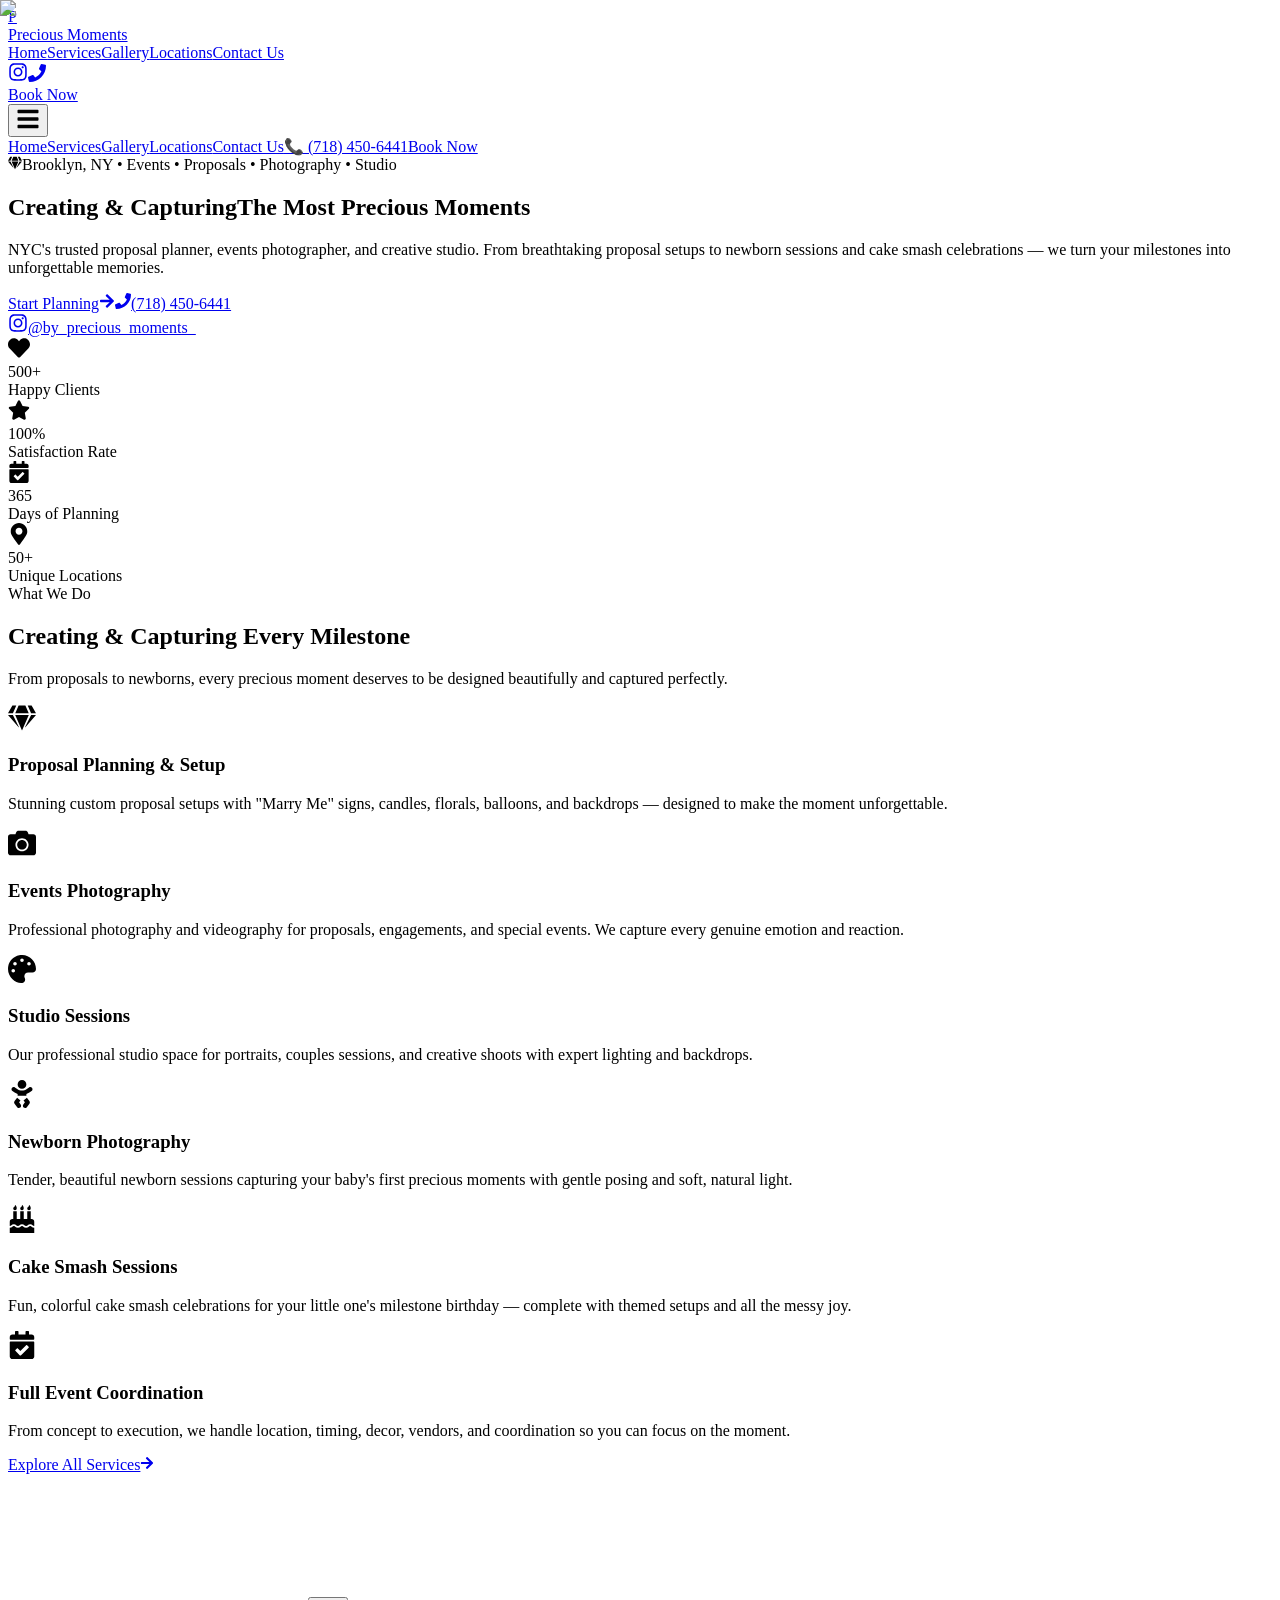
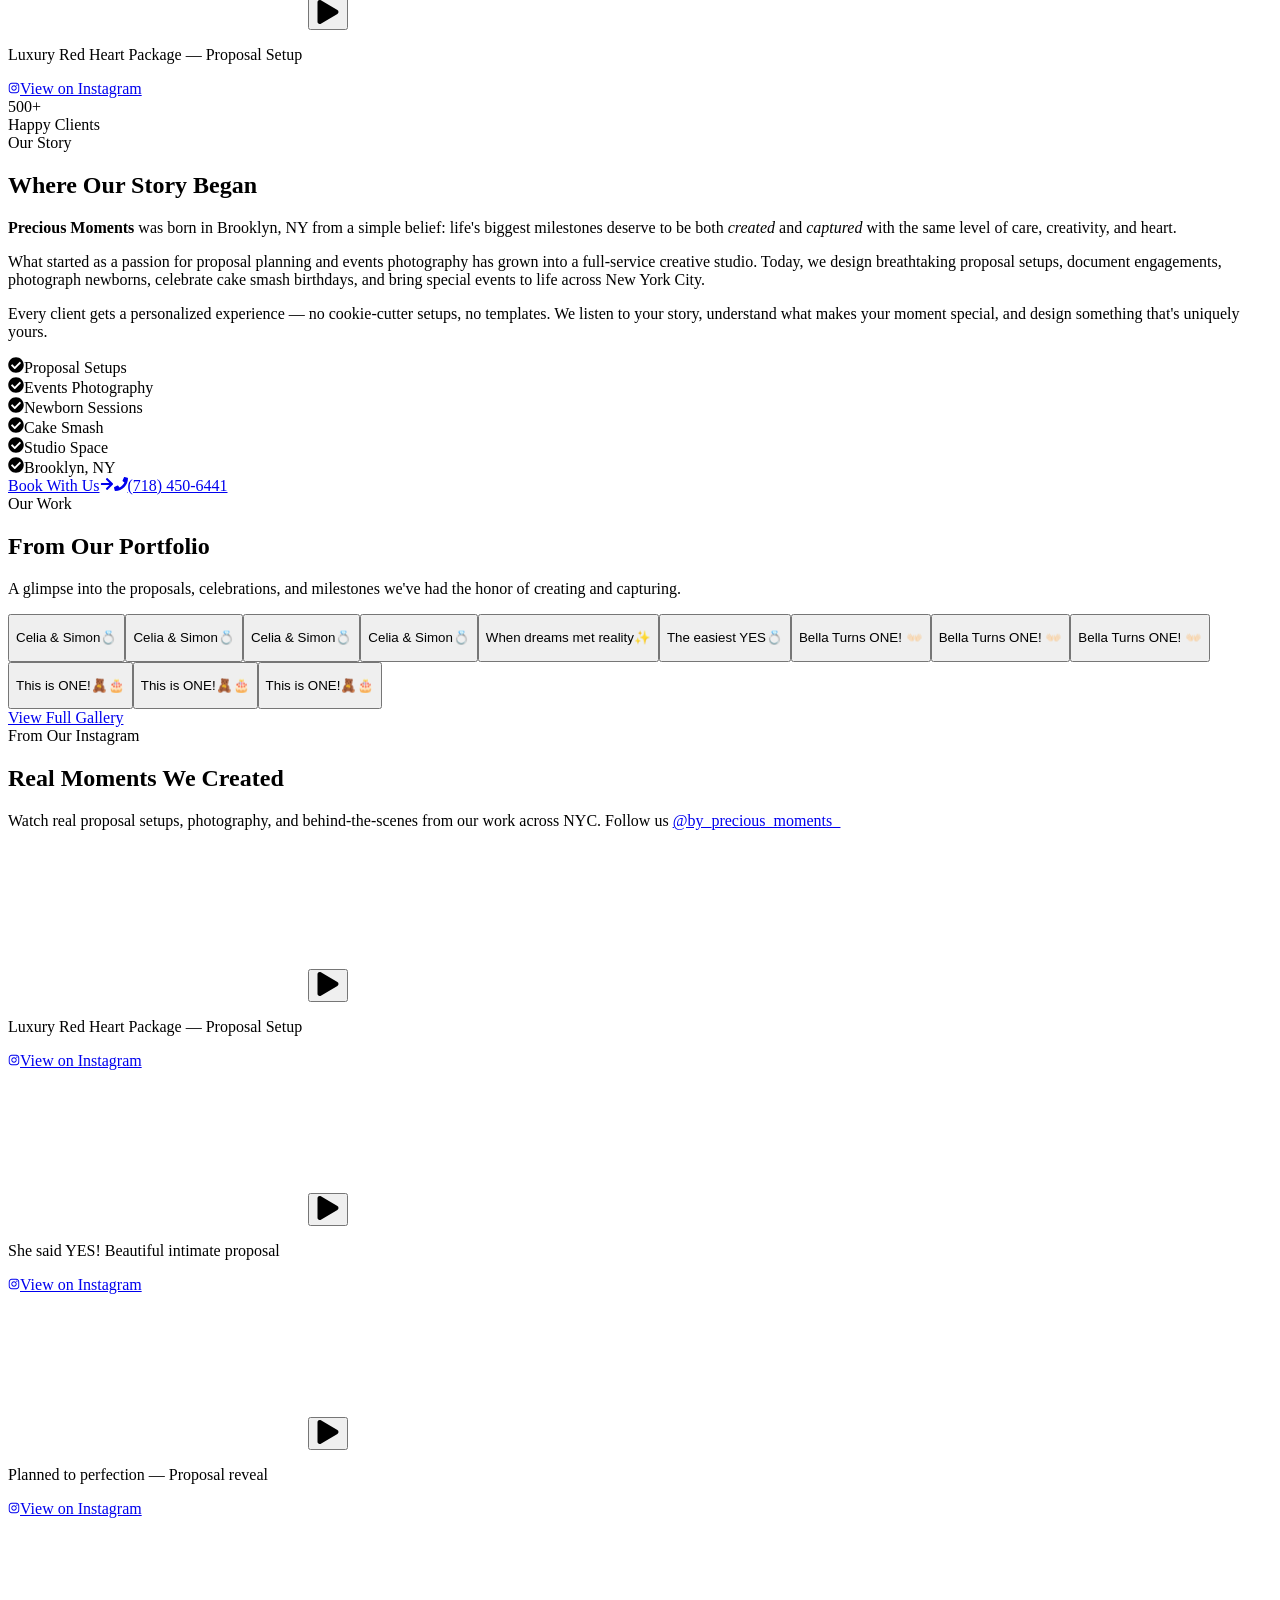
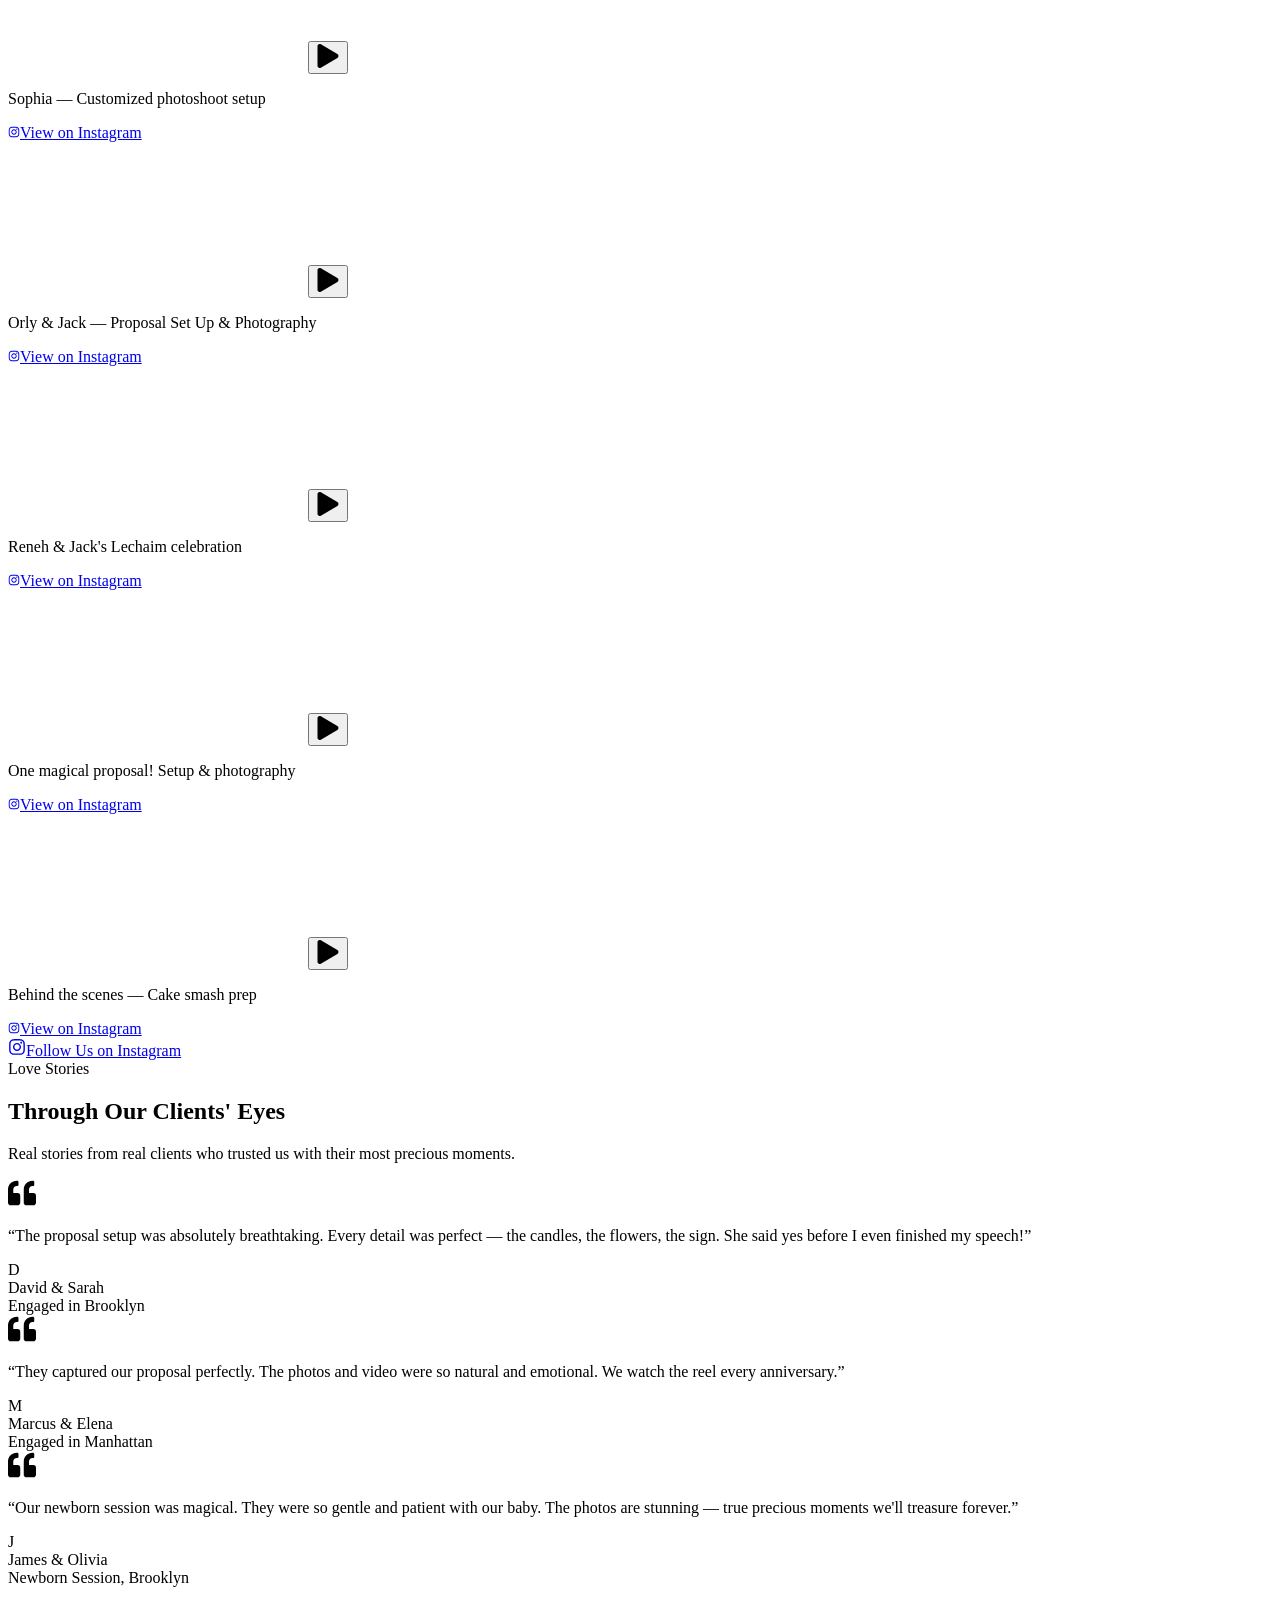
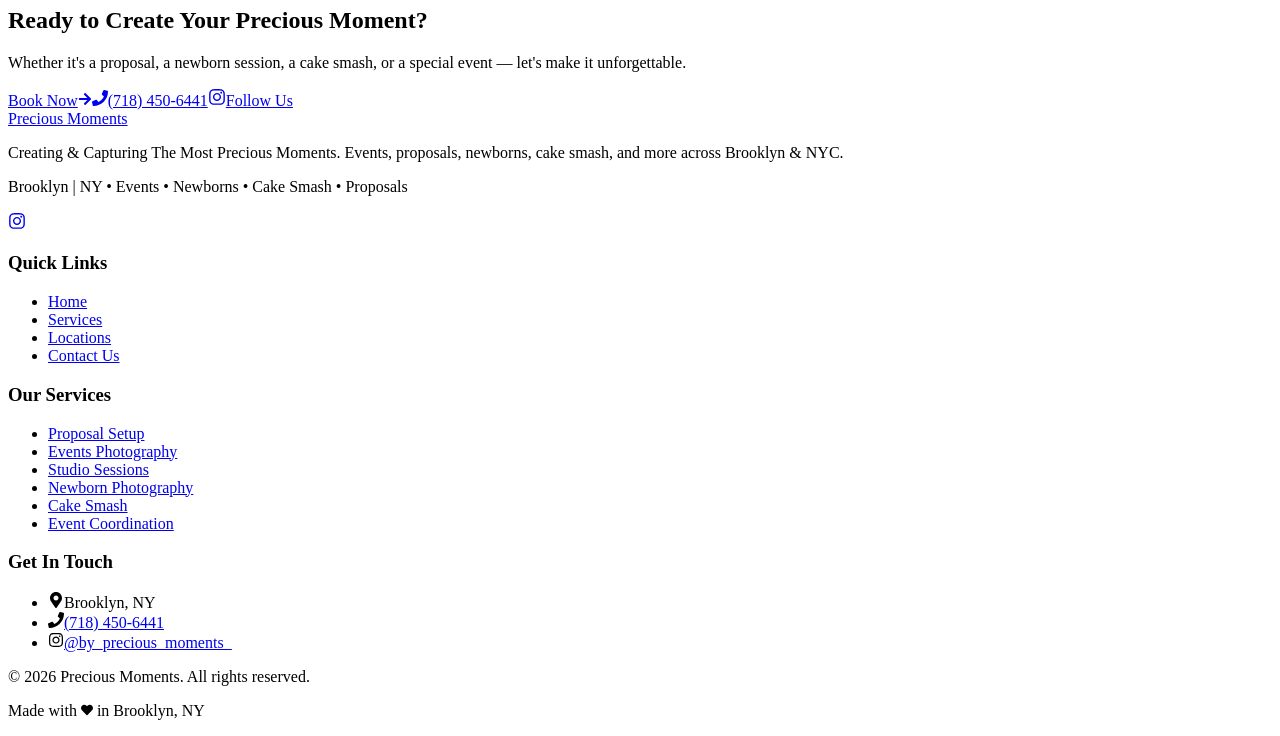
==== commit dbadb9bc: "Remove Facebook icon" ====
--- a/index.html
+++ b/index.html
@@ -1 +1 @@
-<!DOCTYPE html><html lang="en"><head><meta charSet="utf-8"/><meta name="viewport" content="width=device-width, initial-scale=1"/><link rel="stylesheet" href="/precious-moments/_next/static/css/87202058a43690c2.css" data-precedence="next"/><link rel="preload" as="script" fetchPriority="low" href="/precious-moments/_next/static/chunks/webpack-20170c2a9c456801.js"/><script src="/precious-moments/_next/static/chunks/fd9d1056-74f9772e76a2e3aa.js" async=""></script><script src="/precious-moments/_next/static/chunks/117-2230b2f6af15fc60.js" async=""></script><script src="/precious-moments/_next/static/chunks/main-app-8a642477b52aa923.js" async=""></script><script src="/precious-moments/_next/static/chunks/8e1d74a4-3012d3005d0c2c88.js" async=""></script><script src="/precious-moments/_next/static/chunks/599-954ec06f71d498b7.js" async=""></script><script src="/precious-moments/_next/static/chunks/145-4ef29cee60cc6b5e.js" async=""></script><script src="/precious-moments/_next/static/chunks/800-8ab5a3e6184c4680.js" async=""></script><script src="/precious-moments/_next/static/chunks/app/page-6ea028e39c9f9b31.js" async=""></script><script src="/precious-moments/_next/static/chunks/app/layout-3cfa66a7e57cc6d9.js" async=""></script><title>Precious Moments | Events, Proposals, Photography &amp; Newborns in Brooklyn NY</title><meta name="description" content="Precious Moments — Creating &amp; Capturing The Most Precious Moments in Brooklyn, NY. Events, Newborns, Cake Smash, Proposals, Studio Sessions &amp; Photography."/><meta name="keywords" content="proposal planning Brooklyn NY, events photography NYC, newborn photography Brooklyn, cake smash photography, studio sessions NYC, event coordination, precious moments Brooklyn"/><meta property="og:title" content="Precious Moments | Events, Proposals, Photography &amp; Newborns in Brooklyn NY"/><meta property="og:description" content="Creating &amp; Capturing The Most Precious Moments. Events, proposals, newborns, cake smash, studio sessions &amp; more across Brooklyn &amp; NYC."/><meta property="og:locale" content="en_US"/><meta property="og:type" content="website"/><meta name="twitter:card" content="summary"/><meta name="twitter:title" content="Precious Moments | Events, Proposals, Photography &amp; Newborns in Brooklyn NY"/><meta name="twitter:description" content="Creating &amp; Capturing The Most Precious Moments. Events, proposals, newborns, cake smash, studio sessions &amp; more across Brooklyn &amp; NYC."/><script src="/precious-moments/_next/static/chunks/polyfills-42372ed130431b0a.js" noModule=""></script></head><body class="bg-cream"><nav class="fixed top-0 left-0 right-0 z-50 transition-all duration-300 bg-white/90 backdrop-blur-md shadow-sm"><div class="max-w-7xl mx-auto px-4 sm:px-6 lg:px-8"><div class="flex items-center justify-between h-20"><a class="flex items-center space-x-2 group" href="/precious-moments"><div class="w-10 h-10 rounded-full bg-gradient-to-br from-primary-600 to-gold-500 flex items-center justify-center text-white font-serif text-xl font-bold">P</div><div><span class="text-xl font-serif font-bold gradient-text">Precious Moments</span></div></a><div class="hidden md:flex items-center space-x-8"><a class="text-gray-700 hover:text-primary-600 font-medium transition-colors duration-200 relative group" href="/precious-moments">Home<span class="absolute -bottom-1 left-0 w-0 h-0.5 bg-gradient-to-r from-primary-600 to-gold-500 transition-all duration-300 group-hover:w-full"></span></a><a class="text-gray-700 hover:text-primary-600 font-medium transition-colors duration-200 relative group" href="/precious-moments/services">Services<span class="absolute -bottom-1 left-0 w-0 h-0.5 bg-gradient-to-r from-primary-600 to-gold-500 transition-all duration-300 group-hover:w-full"></span></a><a class="text-gray-700 hover:text-primary-600 font-medium transition-colors duration-200 relative group" href="/precious-moments/gallery">Gallery<span class="absolute -bottom-1 left-0 w-0 h-0.5 bg-gradient-to-r from-primary-600 to-gold-500 transition-all duration-300 group-hover:w-full"></span></a><a class="text-gray-700 hover:text-primary-600 font-medium transition-colors duration-200 relative group" href="/precious-moments/locations">Locations<span class="absolute -bottom-1 left-0 w-0 h-0.5 bg-gradient-to-r from-primary-600 to-gold-500 transition-all duration-300 group-hover:w-full"></span></a><a class="text-gray-700 hover:text-primary-600 font-medium transition-colors duration-200 relative group" href="/precious-moments/contact">Contact Us<span class="absolute -bottom-1 left-0 w-0 h-0.5 bg-gradient-to-r from-primary-600 to-gold-500 transition-all duration-300 group-hover:w-full"></span></a><div class="flex items-center space-x-3 ml-4"><a href="https://www.instagram.com/by_precious_moments_/" target="_blank" rel="noopener noreferrer" class="text-gray-500 hover:text-primary-600 transition-colors" aria-label="Instagram"><svg stroke="currentColor" fill="currentColor" stroke-width="0" viewBox="0 0 448 512" height="20" width="20" xmlns="http://www.w3.org/2000/svg"><path d="M224.1 141c-63.6 0-114.9 51.3-114.9 114.9s51.3 114.9 114.9 114.9S339 319.5 339 255.9 287.7 141 224.1 141zm0 189.6c-41.1 0-74.7-33.5-74.7-74.7s33.5-74.7 74.7-74.7 74.7 33.5 74.7 74.7-33.6 74.7-74.7 74.7zm146.4-194.3c0 14.9-12 26.8-26.8 26.8-14.9 0-26.8-12-26.8-26.8s12-26.8 26.8-26.8 26.8 12 26.8 26.8zm76.1 27.2c-1.7-35.9-9.9-67.7-36.2-93.9-26.2-26.2-58-34.4-93.9-36.2-37-2.1-147.9-2.1-184.9 0-35.8 1.7-67.6 9.9-93.9 36.1s-34.4 58-36.2 93.9c-2.1 37-2.1 147.9 0 184.9 1.7 35.9 9.9 67.7 36.2 93.9s58 34.4 93.9 36.2c37 2.1 147.9 2.1 184.9 0 35.9-1.7 67.7-9.9 93.9-36.2 26.2-26.2 34.4-58 36.2-93.9 2.1-37 2.1-147.8 0-184.8zM398.8 388c-7.8 19.6-22.9 34.7-42.6 42.6-29.5 11.7-99.5 9-132.1 9s-102.7 2.6-132.1-9c-19.6-7.8-34.7-22.9-42.6-42.6-11.7-29.5-9-99.5-9-132.1s-2.6-102.7 9-132.1c7.8-19.6 22.9-34.7 42.6-42.6 29.5-11.7 99.5-9 132.1-9s102.7-2.6 132.1 9c19.6 7.8 34.7 22.9 42.6 42.6 11.7 29.5 9 99.5 9 132.1s2.7 102.7-9 132.1z"></path></svg></a><a href="tel:+17184506441" class="text-gray-500 hover:text-primary-600 transition-colors" aria-label="Call Us"><svg stroke="currentColor" fill="currentColor" stroke-width="0" viewBox="0 0 512 512" height="18" width="18" xmlns="http://www.w3.org/2000/svg"><path d="M493.4 24.6l-104-24c-11.3-2.6-22.9 3.3-27.5 13.9l-48 112c-4.2 9.8-1.4 21.3 6.9 28l60.6 49.6c-36 76.7-98.9 140.5-177.2 177.2l-49.6-60.6c-6.8-8.3-18.2-11.1-28-6.9l-112 48C3.9 366.5-2 378.1.6 389.4l24 104C27.1 504.2 36.7 512 48 512c256.1 0 464-207.5 464-464 0-11.2-7.7-20.9-18.6-23.4z"></path></svg></a></div><a class="btn-primary text-sm !px-6 !py-3" href="/precious-moments/contact">Book Now</a></div><button class="md:hidden p-2 text-gray-700" aria-label="Toggle navigation menu"><svg stroke="currentColor" fill="currentColor" stroke-width="0" viewBox="0 0 448 512" height="24" width="24" xmlns="http://www.w3.org/2000/svg"><path d="M16 132h416c8.837 0 16-7.163 16-16V76c0-8.837-7.163-16-16-16H16C7.163 60 0 67.163 0 76v40c0 8.837 7.163 16 16 16zm0 160h416c8.837 0 16-7.163 16-16v-40c0-8.837-7.163-16-16-16H16c-8.837 0-16 7.163-16 16v40c0 8.837 7.163 16 16 16zm0 160h416c8.837 0 16-7.163 16-16v-40c0-8.837-7.163-16-16-16H16c-8.837 0-16 7.163-16 16v40c0 8.837 7.163 16 16 16z"></path></svg></button></div></div><div class="md:hidden overflow-hidden transition-all duration-300 max-h-0 opacity-0"><div class="bg-white/95 backdrop-blur-md border-t px-4 py-6 space-y-4"><a class="block text-gray-700 hover:text-primary-600 font-medium py-2" href="/precious-moments">Home</a><a class="block text-gray-700 hover:text-primary-600 font-medium py-2" href="/precious-moments/services">Services</a><a class="block text-gray-700 hover:text-primary-600 font-medium py-2" href="/precious-moments/gallery">Gallery</a><a class="block text-gray-700 hover:text-primary-600 font-medium py-2" href="/precious-moments/locations">Locations</a><a class="block text-gray-700 hover:text-primary-600 font-medium py-2" href="/precious-moments/contact">Contact Us</a><a href="tel:+17184506441" class="block text-gray-700 hover:text-primary-600 font-medium py-2">📞 (718) 450-6441</a><a class="btn-primary text-sm !px-6 !py-3 w-full text-center" href="/precious-moments/contact">Book Now</a></div></div></nav><main><section class="relative min-h-screen flex items-center justify-center overflow-hidden"><div class="absolute inset-0 bg-gradient-to-br from-blush via-cream to-primary-50"></div><div class="absolute top-20 right-10 w-72 h-72 bg-primary-200/30 rounded-full blur-3xl animate-float"></div><div class="absolute bottom-20 left-10 w-96 h-96 bg-gold-200/20 rounded-full blur-3xl"></div><div class="absolute top-1/2 left-1/2 -translate-x-1/2 -translate-y-1/2 w-[600px] h-[600px] border border-primary-200/20 rounded-full"></div><div class="absolute top-1/2 left-1/2 -translate-x-1/2 -translate-y-1/2 w-[400px] h-[400px] border border-gold-200/20 rounded-full"></div><div class="relative z-10 max-w-5xl mx-auto px-4 text-center pt-24 pb-16"><div class="inline-flex items-center gap-2 bg-white/60 backdrop-blur-sm rounded-full px-5 py-2 mb-8 animate-fade-in-up"><svg stroke="currentColor" fill="currentColor" stroke-width="0" viewBox="0 0 576 512" class="text-primary-600" height="14" width="14" xmlns="http://www.w3.org/2000/svg"><path d="M485.5 0L576 160H474.9L405.7 0h79.8zm-128 0l69.2 160H149.3L218.5 0h139zm-267 0h79.8l-69.2 160H0L90.5 0zM0 192h100.7l123 251.7c1.5 3.1-2.7 5.9-5 3.3L0 192zm148.2 0h279.6l-137 318.2c-1 2.4-4.5 2.4-5.5 0L148.2 192zm204.1 251.7l123-251.7H576L357.3 446.9c-2.3 2.7-6.5-.1-5-3.2z"></path></svg><span class="text-sm font-medium text-primary-700">Brooklyn, NY • Events • Proposals • Photography • Studio</span></div><h1 class="text-5xl sm:text-6xl lg:text-7xl font-serif font-bold leading-tight mb-6 animate-fade-in-up">Creating &amp; Capturing<span class="block gradient-text">The Most Precious Moments</span></h1><p class="text-lg sm:text-xl text-gray-600 max-w-2xl mx-auto mb-10 leading-relaxed animate-fade-in-up-delay-1">NYC&#x27;s trusted proposal planner, events photographer, and creative studio. From breathtaking proposal setups to newborn sessions and cake smash celebrations — we turn your milestones into unforgettable memories.</p><div class="flex flex-col sm:flex-row items-center justify-center gap-4 animate-fade-in-up-delay-2"><a class="btn-primary text-lg" href="/precious-moments/contact">Start Planning<svg stroke="currentColor" fill="currentColor" stroke-width="0" viewBox="0 0 448 512" class="ml-2" height="16" width="16" xmlns="http://www.w3.org/2000/svg"><path d="M190.5 66.9l22.2-22.2c9.4-9.4 24.6-9.4 33.9 0L441 239c9.4 9.4 9.4 24.6 0 33.9L246.6 467.3c-9.4 9.4-24.6 9.4-33.9 0l-22.2-22.2c-9.5-9.5-9.3-25 .4-34.3L311.4 296H24c-13.3 0-24-10.7-24-24v-32c0-13.3 10.7-24 24-24h287.4L190.9 101.2c-9.8-9.3-10-24.8-.4-34.3z"></path></svg></a><a href="tel:+17184506441" class="btn-secondary text-lg"><svg stroke="currentColor" fill="currentColor" stroke-width="0" viewBox="0 0 512 512" class="mr-2" height="16" width="16" xmlns="http://www.w3.org/2000/svg"><path d="M493.4 24.6l-104-24c-11.3-2.6-22.9 3.3-27.5 13.9l-48 112c-4.2 9.8-1.4 21.3 6.9 28l60.6 49.6c-36 76.7-98.9 140.5-177.2 177.2l-49.6-60.6c-6.8-8.3-18.2-11.1-28-6.9l-112 48C3.9 366.5-2 378.1.6 389.4l24 104C27.1 504.2 36.7 512 48 512c256.1 0 464-207.5 464-464 0-11.2-7.7-20.9-18.6-23.4z"></path></svg>(718) 450-6441</a></div><div class="flex items-center justify-center gap-6 mt-8 animate-fade-in-up-delay-3"><a href="https://www.instagram.com/by_precious_moments_/" target="_blank" rel="noopener noreferrer" class="flex items-center gap-2 text-gray-500 hover:text-primary-600 transition-colors"><svg stroke="currentColor" fill="currentColor" stroke-width="0" viewBox="0 0 448 512" height="20" width="20" xmlns="http://www.w3.org/2000/svg"><path d="M224.1 141c-63.6 0-114.9 51.3-114.9 114.9s51.3 114.9 114.9 114.9S339 319.5 339 255.9 287.7 141 224.1 141zm0 189.6c-41.1 0-74.7-33.5-74.7-74.7s33.5-74.7 74.7-74.7 74.7 33.5 74.7 74.7-33.6 74.7-74.7 74.7zm146.4-194.3c0 14.9-12 26.8-26.8 26.8-14.9 0-26.8-12-26.8-26.8s12-26.8 26.8-26.8 26.8 12 26.8 26.8zm76.1 27.2c-1.7-35.9-9.9-67.7-36.2-93.9-26.2-26.2-58-34.4-93.9-36.2-37-2.1-147.9-2.1-184.9 0-35.8 1.7-67.6 9.9-93.9 36.1s-34.4 58-36.2 93.9c-2.1 37-2.1 147.9 0 184.9 1.7 35.9 9.9 67.7 36.2 93.9s58 34.4 93.9 36.2c37 2.1 147.9 2.1 184.9 0 35.9-1.7 67.7-9.9 93.9-36.2 26.2-26.2 34.4-58 36.2-93.9 2.1-37 2.1-147.8 0-184.8zM398.8 388c-7.8 19.6-22.9 34.7-42.6 42.6-29.5 11.7-99.5 9-132.1 9s-102.7 2.6-132.1-9c-19.6-7.8-34.7-22.9-42.6-42.6-11.7-29.5-9-99.5-9-132.1s-2.6-102.7 9-132.1c7.8-19.6 22.9-34.7 42.6-42.6 29.5-11.7 99.5-9 132.1-9s102.7-2.6 132.1 9c19.6 7.8 34.7 22.9 42.6 42.6 11.7 29.5 9 99.5 9 132.1s2.7 102.7-9 132.1z"></path></svg><span class="text-sm font-medium">@by_precious_moments_</span></a></div></div></section><section class="relative -mt-8 z-20 max-w-6xl mx-auto px-4"><div class="glass-card rounded-3xl p-8 sm:p-12 shadow-xl"><div class="grid grid-cols-2 lg:grid-cols-4 gap-8"><div class="text-center group"><div class="inline-flex items-center justify-center w-14 h-14 rounded-2xl bg-gradient-to-br from-primary-100 to-gold-100 mb-4 group-hover:scale-110 transition-transform"><svg stroke="currentColor" fill="currentColor" stroke-width="0" viewBox="0 0 512 512" class="text-primary-600" height="22" width="22" xmlns="http://www.w3.org/2000/svg"><path d="M462.3 62.6C407.5 15.9 326 24.3 275.7 76.2L256 96.5l-19.7-20.3C186.1 24.3 104.5 15.9 49.7 62.6c-62.8 53.6-66.1 149.8-9.9 207.9l193.5 199.8c12.5 12.9 32.8 12.9 45.3 0l193.5-199.8c56.3-58.1 53-154.3-9.8-207.9z"></path></svg></div><div class="text-3xl sm:text-4xl font-serif font-bold gradient-text mb-1">500+</div><div class="text-gray-500 text-sm font-medium">Happy Clients</div></div><div class="text-center group"><div class="inline-flex items-center justify-center w-14 h-14 rounded-2xl bg-gradient-to-br from-primary-100 to-gold-100 mb-4 group-hover:scale-110 transition-transform"><svg stroke="currentColor" fill="currentColor" stroke-width="0" viewBox="0 0 576 512" class="text-primary-600" height="22" width="22" xmlns="http://www.w3.org/2000/svg"><path d="M259.3 17.8L194 150.2 47.9 171.5c-26.2 3.8-36.7 36.1-17.7 54.6l105.7 103-25 145.5c-4.5 26.3 23.2 46 46.4 33.7L288 439.6l130.7 68.7c23.2 12.2 50.9-7.4 46.4-33.7l-25-145.5 105.7-103c19-18.5 8.5-50.8-17.7-54.6L382 150.2 316.7 17.8c-11.7-23.6-45.6-23.9-57.4 0z"></path></svg></div><div class="text-3xl sm:text-4xl font-serif font-bold gradient-text mb-1">100%</div><div class="text-gray-500 text-sm font-medium">Satisfaction Rate</div></div><div class="text-center group"><div class="inline-flex items-center justify-center w-14 h-14 rounded-2xl bg-gradient-to-br from-primary-100 to-gold-100 mb-4 group-hover:scale-110 transition-transform"><svg stroke="currentColor" fill="currentColor" stroke-width="0" viewBox="0 0 448 512" class="text-primary-600" height="22" width="22" xmlns="http://www.w3.org/2000/svg"><path d="M436 160H12c-6.627 0-12-5.373-12-12v-36c0-26.51 21.49-48 48-48h48V12c0-6.627 5.373-12 12-12h40c6.627 0 12 5.373 12 12v52h128V12c0-6.627 5.373-12 12-12h40c6.627 0 12 5.373 12 12v52h48c26.51 0 48 21.49 48 48v36c0 6.627-5.373 12-12 12zM12 192h424c6.627 0 12 5.373 12 12v260c0 26.51-21.49 48-48 48H48c-26.51 0-48-21.49-48-48V204c0-6.627 5.373-12 12-12zm333.296 95.947l-28.169-28.398c-4.667-4.705-12.265-4.736-16.97-.068L194.12 364.665l-45.98-46.352c-4.667-4.705-12.266-4.736-16.971-.068l-28.397 28.17c-4.705 4.667-4.736 12.265-.068 16.97l82.601 83.269c4.667 4.705 12.265 4.736 16.97.068l142.953-141.805c4.705-4.667 4.736-12.265.068-16.97z"></path></svg></div><div class="text-3xl sm:text-4xl font-serif font-bold gradient-text mb-1">365</div><div class="text-gray-500 text-sm font-medium">Days of Planning</div></div><div class="text-center group"><div class="inline-flex items-center justify-center w-14 h-14 rounded-2xl bg-gradient-to-br from-primary-100 to-gold-100 mb-4 group-hover:scale-110 transition-transform"><svg stroke="currentColor" fill="currentColor" stroke-width="0" viewBox="0 0 384 512" class="text-primary-600" height="22" width="22" xmlns="http://www.w3.org/2000/svg"><path d="M172.268 501.67C26.97 291.031 0 269.413 0 192 0 85.961 85.961 0 192 0s192 85.961 192 192c0 77.413-26.97 99.031-172.268 309.67-9.535 13.774-29.93 13.773-39.464 0zM192 272c44.183 0 80-35.817 80-80s-35.817-80-80-80-80 35.817-80 80 35.817 80 80 80z"></path></svg></div><div class="text-3xl sm:text-4xl font-serif font-bold gradient-text mb-1">50+</div><div class="text-gray-500 text-sm font-medium">Unique Locations</div></div></div></div></section><section class="py-24 bg-white"><div class="max-w-7xl mx-auto px-4 sm:px-6 lg:px-8"><div class="text-center mb-16"><span class="text-primary-600 font-medium text-sm uppercase tracking-wider">What We Do</span><h2 class="text-4xl sm:text-5xl font-serif font-bold mt-3 mb-4">Creating &amp; Capturing<!-- --> <span class="gradient-text">Every Milestone</span></h2><div class="section-divider mb-6"></div><p class="text-gray-600 max-w-2xl mx-auto text-lg">From proposals to newborns, every precious moment deserves to be designed beautifully and captured perfectly.</p></div><div class="grid grid-cols-1 md:grid-cols-2 lg:grid-cols-3 gap-8"><div class="group p-8 rounded-3xl bg-gradient-to-br from-cream to-white border border-gray-100 hover:shadow-2xl hover:-translate-y-2 transition-all duration-500"><div class="w-16 h-16 rounded-2xl bg-gradient-to-br from-primary-500 to-gold-500 flex items-center justify-center mb-6 group-hover:scale-110 transition-transform duration-300"><svg stroke="currentColor" fill="currentColor" stroke-width="0" viewBox="0 0 576 512" class="text-white" height="28" width="28" xmlns="http://www.w3.org/2000/svg"><path d="M485.5 0L576 160H474.9L405.7 0h79.8zm-128 0l69.2 160H149.3L218.5 0h139zm-267 0h79.8l-69.2 160H0L90.5 0zM0 192h100.7l123 251.7c1.5 3.1-2.7 5.9-5 3.3L0 192zm148.2 0h279.6l-137 318.2c-1 2.4-4.5 2.4-5.5 0L148.2 192zm204.1 251.7l123-251.7H576L357.3 446.9c-2.3 2.7-6.5-.1-5-3.2z"></path></svg></div><h3 class="text-xl font-serif font-bold mb-3">Proposal Planning &amp; Setup</h3><p class="text-gray-600 leading-relaxed">Stunning custom proposal setups with &quot;Marry Me&quot; signs, candles, florals, balloons, and backdrops — designed to make the moment unforgettable.</p></div><div class="group p-8 rounded-3xl bg-gradient-to-br from-cream to-white border border-gray-100 hover:shadow-2xl hover:-translate-y-2 transition-all duration-500"><div class="w-16 h-16 rounded-2xl bg-gradient-to-br from-primary-500 to-gold-500 flex items-center justify-center mb-6 group-hover:scale-110 transition-transform duration-300"><svg stroke="currentColor" fill="currentColor" stroke-width="0" viewBox="0 0 512 512" class="text-white" height="28" width="28" xmlns="http://www.w3.org/2000/svg"><path d="M512 144v288c0 26.5-21.5 48-48 48H48c-26.5 0-48-21.5-48-48V144c0-26.5 21.5-48 48-48h88l12.3-32.9c7-18.7 24.9-31.1 44.9-31.1h125.5c20 0 37.9 12.4 44.9 31.1L376 96h88c26.5 0 48 21.5 48 48zM376 288c0-66.2-53.8-120-120-120s-120 53.8-120 120 53.8 120 120 120 120-53.8 120-120zm-32 0c0 48.5-39.5 88-88 88s-88-39.5-88-88 39.5-88 88-88 88 39.5 88 88z"></path></svg></div><h3 class="text-xl font-serif font-bold mb-3">Events Photography</h3><p class="text-gray-600 leading-relaxed">Professional photography and videography for proposals, engagements, and special events. We capture every genuine emotion and reaction.</p></div><div class="group p-8 rounded-3xl bg-gradient-to-br from-cream to-white border border-gray-100 hover:shadow-2xl hover:-translate-y-2 transition-all duration-500"><div class="w-16 h-16 rounded-2xl bg-gradient-to-br from-primary-500 to-gold-500 flex items-center justify-center mb-6 group-hover:scale-110 transition-transform duration-300"><svg stroke="currentColor" fill="currentColor" stroke-width="0" viewBox="0 0 512 512" class="text-white" height="28" width="28" xmlns="http://www.w3.org/2000/svg"><path d="M204.3 5C104.9 24.4 24.8 104.3 5.2 203.4c-37 187 131.7 326.4 258.8 306.7 41.2-6.4 61.4-54.6 42.5-91.7-23.1-45.4 9.9-98.4 60.9-98.4h79.7c35.8 0 64.8-29.6 64.9-65.3C511.5 97.1 368.1-26.9 204.3 5zM96 320c-17.7 0-32-14.3-32-32s14.3-32 32-32 32 14.3 32 32-14.3 32-32 32zm32-128c-17.7 0-32-14.3-32-32s14.3-32 32-32 32 14.3 32 32-14.3 32-32 32zm128-64c-17.7 0-32-14.3-32-32s14.3-32 32-32 32 14.3 32 32-14.3 32-32 32zm128 64c-17.7 0-32-14.3-32-32s14.3-32 32-32 32 14.3 32 32-14.3 32-32 32z"></path></svg></div><h3 class="text-xl font-serif font-bold mb-3">Studio Sessions</h3><p class="text-gray-600 leading-relaxed">Our professional studio space for portraits, couples sessions, and creative shoots with expert lighting and backdrops.</p></div><div class="group p-8 rounded-3xl bg-gradient-to-br from-cream to-white border border-gray-100 hover:shadow-2xl hover:-translate-y-2 transition-all duration-500"><div class="w-16 h-16 rounded-2xl bg-gradient-to-br from-primary-500 to-gold-500 flex items-center justify-center mb-6 group-hover:scale-110 transition-transform duration-300"><svg stroke="currentColor" fill="currentColor" stroke-width="0" viewBox="0 0 384 512" class="text-white" height="28" width="28" xmlns="http://www.w3.org/2000/svg"><path d="M192 160c44.2 0 80-35.8 80-80S236.2 0 192 0s-80 35.8-80 80 35.8 80 80 80zm-53.4 248.8l25.6-32-61.5-51.2L56.8 383c-11.4 14.2-11.7 34.4-.8 49l48 64c7.9 10.5 19.9 16 32 16 8.3 0 16.8-2.6 24-8 17.7-13.2 21.2-38.3 8-56l-29.4-39.2zm142.7-83.2l-61.5 51.2 25.6 32L216 448c-13.2 17.7-9.7 42.8 8 56 7.2 5.4 15.6 8 24 8 12.2 0 24.2-5.5 32-16l48-64c10.9-14.6 10.6-34.8-.8-49l-45.9-57.4zM376.7 145c-12.7-18.1-37.6-22.4-55.7-9.8l-40.6 28.5c-52.7 37-124.2 37-176.8 0L63 135.3C44.9 122.6 20 127 7.3 145-5.4 163.1-1 188 17 200.7l40.6 28.5c17 11.9 35.4 20.9 54.4 27.9V288h160v-30.8c19-7 37.4-16 54.4-27.9l40.6-28.5c18.1-12.8 22.4-37.7 9.7-55.8z"></path></svg></div><h3 class="text-xl font-serif font-bold mb-3">Newborn Photography</h3><p class="text-gray-600 leading-relaxed">Tender, beautiful newborn sessions capturing your baby&#x27;s first precious moments with gentle posing and soft, natural light.</p></div><div class="group p-8 rounded-3xl bg-gradient-to-br from-cream to-white border border-gray-100 hover:shadow-2xl hover:-translate-y-2 transition-all duration-500"><div class="w-16 h-16 rounded-2xl bg-gradient-to-br from-primary-500 to-gold-500 flex items-center justify-center mb-6 group-hover:scale-110 transition-transform duration-300"><svg stroke="currentColor" fill="currentColor" stroke-width="0" viewBox="0 0 448 512" class="text-white" height="28" width="28" xmlns="http://www.w3.org/2000/svg"><path d="M448 384c-28.02 0-31.26-32-74.5-32-43.43 0-46.825 32-74.75 32-27.695 0-31.454-32-74.75-32-42.842 0-47.218 32-74.5 32-28.148 0-31.202-32-74.75-32-43.547 0-46.653 32-74.75 32v-80c0-26.5 21.5-48 48-48h16V112h64v144h64V112h64v144h64V112h64v144h16c26.5 0 48 21.5 48 48v80zm0 128H0v-96c43.356 0 46.767-32 74.75-32 27.951 0 31.253 32 74.75 32 42.843 0 47.217-32 74.5-32 28.148 0 31.201 32 74.75 32 43.357 0 46.767-32 74.75-32 27.488 0 31.252 32 74.5 32v96zM96 96c-17.75 0-32-14.25-32-32 0-31 32-23 32-64 12 0 32 29.5 32 56s-14.25 40-32 40zm128 0c-17.75 0-32-14.25-32-32 0-31 32-23 32-64 12 0 32 29.5 32 56s-14.25 40-32 40zm128 0c-17.75 0-32-14.25-32-32 0-31 32-23 32-64 12 0 32 29.5 32 56s-14.25 40-32 40z"></path></svg></div><h3 class="text-xl font-serif font-bold mb-3">Cake Smash Sessions</h3><p class="text-gray-600 leading-relaxed">Fun, colorful cake smash celebrations for your little one&#x27;s milestone birthday — complete with themed setups and all the messy joy.</p></div><div class="group p-8 rounded-3xl bg-gradient-to-br from-cream to-white border border-gray-100 hover:shadow-2xl hover:-translate-y-2 transition-all duration-500"><div class="w-16 h-16 rounded-2xl bg-gradient-to-br from-primary-500 to-gold-500 flex items-center justify-center mb-6 group-hover:scale-110 transition-transform duration-300"><svg stroke="currentColor" fill="currentColor" stroke-width="0" viewBox="0 0 448 512" class="text-white" height="28" width="28" xmlns="http://www.w3.org/2000/svg"><path d="M436 160H12c-6.627 0-12-5.373-12-12v-36c0-26.51 21.49-48 48-48h48V12c0-6.627 5.373-12 12-12h40c6.627 0 12 5.373 12 12v52h128V12c0-6.627 5.373-12 12-12h40c6.627 0 12 5.373 12 12v52h48c26.51 0 48 21.49 48 48v36c0 6.627-5.373 12-12 12zM12 192h424c6.627 0 12 5.373 12 12v260c0 26.51-21.49 48-48 48H48c-26.51 0-48-21.49-48-48V204c0-6.627 5.373-12 12-12zm333.296 95.947l-28.169-28.398c-4.667-4.705-12.265-4.736-16.97-.068L194.12 364.665l-45.98-46.352c-4.667-4.705-12.266-4.736-16.971-.068l-28.397 28.17c-4.705 4.667-4.736 12.265-.068 16.97l82.601 83.269c4.667 4.705 12.265 4.736 16.97.068l142.953-141.805c4.705-4.667 4.736-12.265.068-16.97z"></path></svg></div><h3 class="text-xl font-serif font-bold mb-3">Full Event Coordination</h3><p class="text-gray-600 leading-relaxed">From concept to execution, we handle location, timing, decor, vendors, and coordination so you can focus on the moment.</p></div></div><div class="text-center mt-12"><a class="btn-primary" href="/precious-moments/services">Explore All Services<svg stroke="currentColor" fill="currentColor" stroke-width="0" viewBox="0 0 448 512" class="ml-2" height="14" width="14" xmlns="http://www.w3.org/2000/svg"><path d="M190.5 66.9l22.2-22.2c9.4-9.4 24.6-9.4 33.9 0L441 239c9.4 9.4 9.4 24.6 0 33.9L246.6 467.3c-9.4 9.4-24.6 9.4-33.9 0l-22.2-22.2c-9.5-9.5-9.3-25 .4-34.3L311.4 296H24c-13.3 0-24-10.7-24-24v-32c0-13.3 10.7-24 24-24h287.4L190.9 101.2c-9.8-9.3-10-24.8-.4-34.3z"></path></svg></a></div></div></section><section class="py-24 bg-white"><div class="max-w-7xl mx-auto px-4 sm:px-6 lg:px-8"><div class="grid lg:grid-cols-2 gap-16 items-center"><div class="relative"><div class="relative rounded-3xl overflow-hidden shadow-2xl"><div class="group relative rounded-2xl overflow-hidden shadow-lg bg-black aspect-[9/16] max-w-[360px] mx-auto"><video src="/precious-moments/images/reels/luxury-red-heart-proposal.mp4" poster="/precious-moments/images/reels/luxury-red-heart-proposal-thumb.jpg" playsInline="" preload="none" class="w-full h-full object-cover"></video><button class="absolute inset-0 flex flex-col items-center justify-center bg-black/30 hover:bg-black/40 transition-colors cursor-pointer"><div class="w-16 h-16 rounded-full bg-white/90 flex items-center justify-center mb-3 group-hover:scale-110 transition-transform"><svg stroke="currentColor" fill="currentColor" stroke-width="0" viewBox="0 0 448 512" class="text-primary-600 ml-1" height="24" width="24" xmlns="http://www.w3.org/2000/svg"><path d="M424.4 214.7L72.4 6.6C43.8-10.3 0 6.1 0 47.9V464c0 37.5 40.7 60.1 72.4 41.3l352-208c31.4-18.5 31.5-64.1 0-82.6z"></path></svg></div></button><div class="absolute bottom-0 left-0 right-0 p-4 bg-gradient-to-t from-black/80 to-transparent"><p class="text-white text-sm font-medium">Luxury Red Heart Package — Proposal Setup</p><a href="https://www.instagram.com/reel/DQP-pGkjjBQ/" target="_blank" rel="noopener noreferrer" class="inline-flex items-center gap-1 text-white/70 hover:text-white text-xs mt-1 transition-colors"><svg stroke="currentColor" fill="currentColor" stroke-width="0" viewBox="0 0 448 512" height="12" width="12" xmlns="http://www.w3.org/2000/svg"><path d="M224.1 141c-63.6 0-114.9 51.3-114.9 114.9s51.3 114.9 114.9 114.9S339 319.5 339 255.9 287.7 141 224.1 141zm0 189.6c-41.1 0-74.7-33.5-74.7-74.7s33.5-74.7 74.7-74.7 74.7 33.5 74.7 74.7-33.6 74.7-74.7 74.7zm146.4-194.3c0 14.9-12 26.8-26.8 26.8-14.9 0-26.8-12-26.8-26.8s12-26.8 26.8-26.8 26.8 12 26.8 26.8zm76.1 27.2c-1.7-35.9-9.9-67.7-36.2-93.9-26.2-26.2-58-34.4-93.9-36.2-37-2.1-147.9-2.1-184.9 0-35.8 1.7-67.6 9.9-93.9 36.1s-34.4 58-36.2 93.9c-2.1 37-2.1 147.9 0 184.9 1.7 35.9 9.9 67.7 36.2 93.9s58 34.4 93.9 36.2c37 2.1 147.9 2.1 184.9 0 35.9-1.7 67.7-9.9 93.9-36.2 26.2-26.2 34.4-58 36.2-93.9 2.1-37 2.1-147.8 0-184.8zM398.8 388c-7.8 19.6-22.9 34.7-42.6 42.6-29.5 11.7-99.5 9-132.1 9s-102.7 2.6-132.1-9c-19.6-7.8-34.7-22.9-42.6-42.6-11.7-29.5-9-99.5-9-132.1s-2.6-102.7 9-132.1c7.8-19.6 22.9-34.7 42.6-42.6 29.5-11.7 99.5-9 132.1-9s102.7-2.6 132.1 9c19.6 7.8 34.7 22.9 42.6 42.6 11.7 29.5 9 99.5 9 132.1s2.7 102.7-9 132.1z"></path></svg>View on Instagram</a></div></div></div><div class="absolute -bottom-6 -right-6 bg-white rounded-2xl shadow-xl p-6 animate-float"><div class="text-3xl font-serif font-bold gradient-text">500+</div><div class="text-gray-500 text-sm">Happy Clients</div></div></div><div><span class="text-primary-600 font-medium text-sm uppercase tracking-wider">Our Story</span><h2 class="text-4xl sm:text-5xl font-serif font-bold mt-3 mb-6">Where Our <span class="gradient-text">Story</span> Began</h2><div class="space-y-5 text-gray-600 leading-relaxed"><p><strong>Precious Moments</strong> was born in Brooklyn, NY from a simple belief: life&#x27;s biggest milestones deserve to be both<em> created</em> and <em>captured</em> with the same level of care, creativity, and heart.</p><p>What started as a passion for proposal planning and events photography has grown into a full-service creative studio. Today, we design breathtaking proposal setups, document engagements, photograph newborns, celebrate cake smash birthdays, and bring special events to life across New York City.</p><p>Every client gets a personalized experience — no cookie-cutter setups, no templates. We listen to your story, understand what makes your moment special, and design something that&#x27;s uniquely yours.</p></div><div class="mt-8 flex flex-wrap gap-6"><div class="flex items-center gap-2"><svg stroke="currentColor" fill="currentColor" stroke-width="0" viewBox="0 0 512 512" class="text-primary-500" height="1em" width="1em" xmlns="http://www.w3.org/2000/svg"><path d="M504 256c0 136.967-111.033 248-248 248S8 392.967 8 256 119.033 8 256 8s248 111.033 248 248zM227.314 387.314l184-184c6.248-6.248 6.248-16.379 0-22.627l-22.627-22.627c-6.248-6.249-16.379-6.249-22.628 0L216 308.118l-70.059-70.059c-6.248-6.248-16.379-6.248-22.628 0l-22.627 22.627c-6.248 6.248-6.248 16.379 0 22.627l104 104c6.249 6.249 16.379 6.249 22.628.001z"></path></svg><span class="text-sm font-medium text-gray-700">Proposal Setups</span></div><div class="flex items-center gap-2"><svg stroke="currentColor" fill="currentColor" stroke-width="0" viewBox="0 0 512 512" class="text-primary-500" height="1em" width="1em" xmlns="http://www.w3.org/2000/svg"><path d="M504 256c0 136.967-111.033 248-248 248S8 392.967 8 256 119.033 8 256 8s248 111.033 248 248zM227.314 387.314l184-184c6.248-6.248 6.248-16.379 0-22.627l-22.627-22.627c-6.248-6.249-16.379-6.249-22.628 0L216 308.118l-70.059-70.059c-6.248-6.248-16.379-6.248-22.628 0l-22.627 22.627c-6.248 6.248-6.248 16.379 0 22.627l104 104c6.249 6.249 16.379 6.249 22.628.001z"></path></svg><span class="text-sm font-medium text-gray-700">Events Photography</span></div><div class="flex items-center gap-2"><svg stroke="currentColor" fill="currentColor" stroke-width="0" viewBox="0 0 512 512" class="text-primary-500" height="1em" width="1em" xmlns="http://www.w3.org/2000/svg"><path d="M504 256c0 136.967-111.033 248-248 248S8 392.967 8 256 119.033 8 256 8s248 111.033 248 248zM227.314 387.314l184-184c6.248-6.248 6.248-16.379 0-22.627l-22.627-22.627c-6.248-6.249-16.379-6.249-22.628 0L216 308.118l-70.059-70.059c-6.248-6.248-16.379-6.248-22.628 0l-22.627 22.627c-6.248 6.248-6.248 16.379 0 22.627l104 104c6.249 6.249 16.379 6.249 22.628.001z"></path></svg><span class="text-sm font-medium text-gray-700">Newborn Sessions</span></div><div class="flex items-center gap-2"><svg stroke="currentColor" fill="currentColor" stroke-width="0" viewBox="0 0 512 512" class="text-primary-500" height="1em" width="1em" xmlns="http://www.w3.org/2000/svg"><path d="M504 256c0 136.967-111.033 248-248 248S8 392.967 8 256 119.033 8 256 8s248 111.033 248 248zM227.314 387.314l184-184c6.248-6.248 6.248-16.379 0-22.627l-22.627-22.627c-6.248-6.249-16.379-6.249-22.628 0L216 308.118l-70.059-70.059c-6.248-6.248-16.379-6.248-22.628 0l-22.627 22.627c-6.248 6.248-6.248 16.379 0 22.627l104 104c6.249 6.249 16.379 6.249 22.628.001z"></path></svg><span class="text-sm font-medium text-gray-700">Cake Smash</span></div><div class="flex items-center gap-2"><svg stroke="currentColor" fill="currentColor" stroke-width="0" viewBox="0 0 512 512" class="text-primary-500" height="1em" width="1em" xmlns="http://www.w3.org/2000/svg"><path d="M504 256c0 136.967-111.033 248-248 248S8 392.967 8 256 119.033 8 256 8s248 111.033 248 248zM227.314 387.314l184-184c6.248-6.248 6.248-16.379 0-22.627l-22.627-22.627c-6.248-6.249-16.379-6.249-22.628 0L216 308.118l-70.059-70.059c-6.248-6.248-16.379-6.248-22.628 0l-22.627 22.627c-6.248 6.248-6.248 16.379 0 22.627l104 104c6.249 6.249 16.379 6.249 22.628.001z"></path></svg><span class="text-sm font-medium text-gray-700">Studio Space</span></div><div class="flex items-center gap-2"><svg stroke="currentColor" fill="currentColor" stroke-width="0" viewBox="0 0 512 512" class="text-primary-500" height="1em" width="1em" xmlns="http://www.w3.org/2000/svg"><path d="M504 256c0 136.967-111.033 248-248 248S8 392.967 8 256 119.033 8 256 8s248 111.033 248 248zM227.314 387.314l184-184c6.248-6.248 6.248-16.379 0-22.627l-22.627-22.627c-6.248-6.249-16.379-6.249-22.628 0L216 308.118l-70.059-70.059c-6.248-6.248-16.379-6.248-22.628 0l-22.627 22.627c-6.248 6.248-6.248 16.379 0 22.627l104 104c6.249 6.249 16.379 6.249 22.628.001z"></path></svg><span class="text-sm font-medium text-gray-700">Brooklyn, NY</span></div></div><div class="mt-10 flex flex-wrap gap-4"><a class="btn-primary" href="/precious-moments/contact">Book With Us<svg stroke="currentColor" fill="currentColor" stroke-width="0" viewBox="0 0 448 512" class="ml-2" height="14" width="14" xmlns="http://www.w3.org/2000/svg"><path d="M190.5 66.9l22.2-22.2c9.4-9.4 24.6-9.4 33.9 0L441 239c9.4 9.4 9.4 24.6 0 33.9L246.6 467.3c-9.4 9.4-24.6 9.4-33.9 0l-22.2-22.2c-9.5-9.5-9.3-25 .4-34.3L311.4 296H24c-13.3 0-24-10.7-24-24v-32c0-13.3 10.7-24 24-24h287.4L190.9 101.2c-9.8-9.3-10-24.8-.4-34.3z"></path></svg></a><a href="tel:+17184506441" class="btn-secondary"><svg stroke="currentColor" fill="currentColor" stroke-width="0" viewBox="0 0 512 512" class="mr-2" height="14" width="14" xmlns="http://www.w3.org/2000/svg"><path d="M493.4 24.6l-104-24c-11.3-2.6-22.9 3.3-27.5 13.9l-48 112c-4.2 9.8-1.4 21.3 6.9 28l60.6 49.6c-36 76.7-98.9 140.5-177.2 177.2l-49.6-60.6c-6.8-8.3-18.2-11.1-28-6.9l-112 48C3.9 366.5-2 378.1.6 389.4l24 104C27.1 504.2 36.7 512 48 512c256.1 0 464-207.5 464-464 0-11.2-7.7-20.9-18.6-23.4z"></path></svg>(718) 450-6441</a></div></div></div></div></section><section class="py-24 bg-white"><div class="max-w-7xl mx-auto px-4 sm:px-6 lg:px-8"><div class="text-center mb-16"><span class="text-primary-600 font-medium text-sm uppercase tracking-wider">Our Work</span><h2 class="text-4xl sm:text-5xl font-serif font-bold mt-3 mb-4">From Our <span class="gradient-text">Portfolio</span></h2><div class="section-divider mb-6"></div><p class="text-gray-600 max-w-2xl mx-auto text-lg">A glimpse into the proposals, celebrations, and milestones we&#x27;ve had the honor of creating and capturing.</p></div><div class="grid grid-cols-2 sm:grid-cols-3 lg:grid-cols-4 gap-3 sm:gap-4 "><button class="group relative aspect-square rounded-2xl overflow-hidden shadow-md hover:shadow-xl transition-all duration-300 hover:-translate-y-1 cursor-pointer"><img alt="Celia &amp; Simon💍" loading="lazy" decoding="async" data-nimg="fill" class="object-cover group-hover:scale-105 transition-transform duration-500" style="position:absolute;height:100%;width:100%;left:0;top:0;right:0;bottom:0;color:transparent" src="/precious-moments/images/gallery/proposals/20260410-celia-simon-celiajajati-simon_sarweh-proposal-plan-1.jpg"/><div class="absolute inset-0 bg-gradient-to-t from-black/50 via-transparent to-transparent opacity-0 group-hover:opacity-100 transition-opacity duration-300"></div><div class="absolute bottom-0 left-0 right-0 p-3 translate-y-full group-hover:translate-y-0 transition-transform duration-300"><p class="text-white text-xs font-medium line-clamp-1">Celia &amp; Simon💍</p></div></button><button class="group relative aspect-square rounded-2xl overflow-hidden shadow-md hover:shadow-xl transition-all duration-300 hover:-translate-y-1 cursor-pointer"><img alt="Celia &amp; Simon💍" loading="lazy" decoding="async" data-nimg="fill" class="object-cover group-hover:scale-105 transition-transform duration-500" style="position:absolute;height:100%;width:100%;left:0;top:0;right:0;bottom:0;color:transparent" src="/precious-moments/images/gallery/proposals/20260410-celia-simon-celiajajati-simon_sarweh-proposal-plan-4.jpg"/><div class="absolute inset-0 bg-gradient-to-t from-black/50 via-transparent to-transparent opacity-0 group-hover:opacity-100 transition-opacity duration-300"></div><div class="absolute bottom-0 left-0 right-0 p-3 translate-y-full group-hover:translate-y-0 transition-transform duration-300"><p class="text-white text-xs font-medium line-clamp-1">Celia &amp; Simon💍</p></div></button><button class="group relative aspect-square rounded-2xl overflow-hidden shadow-md hover:shadow-xl transition-all duration-300 hover:-translate-y-1 cursor-pointer"><img alt="Celia &amp; Simon💍" loading="lazy" decoding="async" data-nimg="fill" class="object-cover group-hover:scale-105 transition-transform duration-500" style="position:absolute;height:100%;width:100%;left:0;top:0;right:0;bottom:0;color:transparent" src="/precious-moments/images/gallery/proposals/20260410-celia-simon-celiajajati-simon_sarweh-proposal-plan-7.jpg"/><div class="absolute inset-0 bg-gradient-to-t from-black/50 via-transparent to-transparent opacity-0 group-hover:opacity-100 transition-opacity duration-300"></div><div class="absolute bottom-0 left-0 right-0 p-3 translate-y-full group-hover:translate-y-0 transition-transform duration-300"><p class="text-white text-xs font-medium line-clamp-1">Celia &amp; Simon💍</p></div></button><button class="group relative aspect-square rounded-2xl overflow-hidden shadow-md hover:shadow-xl transition-all duration-300 hover:-translate-y-1 cursor-pointer"><img alt="Celia &amp; Simon💍" loading="lazy" decoding="async" data-nimg="fill" class="object-cover group-hover:scale-105 transition-transform duration-500" style="position:absolute;height:100%;width:100%;left:0;top:0;right:0;bottom:0;color:transparent" src="/precious-moments/images/gallery/proposals/20260410-celia-simon-celiajajati-simon_sarweh-proposal-plan-11.jpg"/><div class="absolute inset-0 bg-gradient-to-t from-black/50 via-transparent to-transparent opacity-0 group-hover:opacity-100 transition-opacity duration-300"></div><div class="absolute bottom-0 left-0 right-0 p-3 translate-y-full group-hover:translate-y-0 transition-transform duration-300"><p class="text-white text-xs font-medium line-clamp-1">Celia &amp; Simon💍</p></div></button><button class="group relative aspect-square rounded-2xl overflow-hidden shadow-md hover:shadow-xl transition-all duration-300 hover:-translate-y-1 cursor-pointer"><img alt="When dreams met reality✨" loading="lazy" decoding="async" data-nimg="fill" class="object-cover group-hover:scale-105 transition-transform duration-500" style="position:absolute;height:100%;width:100%;left:0;top:0;right:0;bottom:0;color:transparent" src="/precious-moments/images/gallery/proposals/20260405-when-dreams-met-reality-proposal-planner-photograp-thumb.jpg"/><div class="absolute inset-0 bg-gradient-to-t from-black/50 via-transparent to-transparent opacity-0 group-hover:opacity-100 transition-opacity duration-300"></div><div class="absolute bottom-0 left-0 right-0 p-3 translate-y-full group-hover:translate-y-0 transition-transform duration-300"><p class="text-white text-xs font-medium line-clamp-1">When dreams met reality✨</p></div></button><button class="group relative aspect-square rounded-2xl overflow-hidden shadow-md hover:shadow-xl transition-all duration-300 hover:-translate-y-1 cursor-pointer"><img alt="The easiest YES💍" loading="lazy" decoding="async" data-nimg="fill" class="object-cover group-hover:scale-105 transition-transform duration-500" style="position:absolute;height:100%;width:100%;left:0;top:0;right:0;bottom:0;color:transparent" src="/precious-moments/images/gallery/proposals/20260319-the-easiest-yes-proposal-planner-photographer-by_p-thumb.jpg"/><div class="absolute inset-0 bg-gradient-to-t from-black/50 via-transparent to-transparent opacity-0 group-hover:opacity-100 transition-opacity duration-300"></div><div class="absolute bottom-0 left-0 right-0 p-3 translate-y-full group-hover:translate-y-0 transition-transform duration-300"><p class="text-white text-xs font-medium line-clamp-1">The easiest YES💍</p></div></button><button class="group relative aspect-square rounded-2xl overflow-hidden shadow-md hover:shadow-xl transition-all duration-300 hover:-translate-y-1 cursor-pointer"><img alt="Bella Turns ONE! 👐🏻" loading="lazy" decoding="async" data-nimg="fill" class="object-cover group-hover:scale-105 transition-transform duration-500" style="position:absolute;height:100%;width:100%;left:0;top:0;right:0;bottom:0;color:transparent" src="/precious-moments/images/gallery/cakesmash/20260316-bella-turns-one-bellaammach-1.jpg"/><div class="absolute inset-0 bg-gradient-to-t from-black/50 via-transparent to-transparent opacity-0 group-hover:opacity-100 transition-opacity duration-300"></div><div class="absolute bottom-0 left-0 right-0 p-3 translate-y-full group-hover:translate-y-0 transition-transform duration-300"><p class="text-white text-xs font-medium line-clamp-1">Bella Turns ONE! 👐🏻</p></div></button><button class="group relative aspect-square rounded-2xl overflow-hidden shadow-md hover:shadow-xl transition-all duration-300 hover:-translate-y-1 cursor-pointer"><img alt="Bella Turns ONE! 👐🏻" loading="lazy" decoding="async" data-nimg="fill" class="object-cover group-hover:scale-105 transition-transform duration-500" style="position:absolute;height:100%;width:100%;left:0;top:0;right:0;bottom:0;color:transparent" src="/precious-moments/images/gallery/cakesmash/20260316-bella-turns-one-bellaammach-6.jpg"/><div class="absolute inset-0 bg-gradient-to-t from-black/50 via-transparent to-transparent opacity-0 group-hover:opacity-100 transition-opacity duration-300"></div><div class="absolute bottom-0 left-0 right-0 p-3 translate-y-full group-hover:translate-y-0 transition-transform duration-300"><p class="text-white text-xs font-medium line-clamp-1">Bella Turns ONE! 👐🏻</p></div></button><button class="group relative aspect-square rounded-2xl overflow-hidden shadow-md hover:shadow-xl transition-all duration-300 hover:-translate-y-1 cursor-pointer"><img alt="Bella Turns ONE! 👐🏻" loading="lazy" decoding="async" data-nimg="fill" class="object-cover group-hover:scale-105 transition-transform duration-500" style="position:absolute;height:100%;width:100%;left:0;top:0;right:0;bottom:0;color:transparent" src="/precious-moments/images/gallery/cakesmash/20260316-bella-turns-one-bellaammach-11.jpg"/><div class="absolute inset-0 bg-gradient-to-t from-black/50 via-transparent to-transparent opacity-0 group-hover:opacity-100 transition-opacity duration-300"></div><div class="absolute bottom-0 left-0 right-0 p-3 translate-y-full group-hover:translate-y-0 transition-transform duration-300"><p class="text-white text-xs font-medium line-clamp-1">Bella Turns ONE! 👐🏻</p></div></button><button class="group relative aspect-square rounded-2xl overflow-hidden shadow-md hover:shadow-xl transition-all duration-300 hover:-translate-y-1 cursor-pointer"><img alt="This is ONE!🧸🎂" loading="lazy" decoding="async" data-nimg="fill" class="object-cover group-hover:scale-105 transition-transform duration-500" style="position:absolute;height:100%;width:100%;left:0;top:0;right:0;bottom:0;color:transparent" src="/precious-moments/images/gallery/cakesmash/20260222-this-is-one-simahamaoui-1.jpg"/><div class="absolute inset-0 bg-gradient-to-t from-black/50 via-transparent to-transparent opacity-0 group-hover:opacity-100 transition-opacity duration-300"></div><div class="absolute bottom-0 left-0 right-0 p-3 translate-y-full group-hover:translate-y-0 transition-transform duration-300"><p class="text-white text-xs font-medium line-clamp-1">This is ONE!🧸🎂</p></div></button><button class="group relative aspect-square rounded-2xl overflow-hidden shadow-md hover:shadow-xl transition-all duration-300 hover:-translate-y-1 cursor-pointer"><img alt="This is ONE!🧸🎂" loading="lazy" decoding="async" data-nimg="fill" class="object-cover group-hover:scale-105 transition-transform duration-500" style="position:absolute;height:100%;width:100%;left:0;top:0;right:0;bottom:0;color:transparent" src="/precious-moments/images/gallery/cakesmash/20260222-this-is-one-simahamaoui-9.jpg"/><div class="absolute inset-0 bg-gradient-to-t from-black/50 via-transparent to-transparent opacity-0 group-hover:opacity-100 transition-opacity duration-300"></div><div class="absolute bottom-0 left-0 right-0 p-3 translate-y-full group-hover:translate-y-0 transition-transform duration-300"><p class="text-white text-xs font-medium line-clamp-1">This is ONE!🧸🎂</p></div></button><button class="group relative aspect-square rounded-2xl overflow-hidden shadow-md hover:shadow-xl transition-all duration-300 hover:-translate-y-1 cursor-pointer"><img alt="This is ONE!🧸🎂" loading="lazy" decoding="async" data-nimg="fill" class="object-cover group-hover:scale-105 transition-transform duration-500" style="position:absolute;height:100%;width:100%;left:0;top:0;right:0;bottom:0;color:transparent" src="/precious-moments/images/gallery/cakesmash/20260222-this-is-one-simahamaoui-16.jpg"/><div class="absolute inset-0 bg-gradient-to-t from-black/50 via-transparent to-transparent opacity-0 group-hover:opacity-100 transition-opacity duration-300"></div><div class="absolute bottom-0 left-0 right-0 p-3 translate-y-full group-hover:translate-y-0 transition-transform duration-300"><p class="text-white text-xs font-medium line-clamp-1">This is ONE!🧸🎂</p></div></button></div><div class="text-center mt-12"><a href="/precious-moments/gallery" class="btn-primary">View Full Gallery</a></div></div></section><section class="py-24 bg-gradient-to-br from-cream to-blush"><div class="max-w-7xl mx-auto px-4 sm:px-6 lg:px-8"><div class="text-center mb-16"><span class="text-primary-600 font-medium text-sm uppercase tracking-wider">From Our Instagram</span><h2 class="text-4xl sm:text-5xl font-serif font-bold mt-3 mb-4">Real <span class="gradient-text">Moments</span> We Created</h2><div class="section-divider mb-6"></div><p class="text-gray-600 max-w-2xl mx-auto text-lg">Watch real proposal setups, photography, and behind-the-scenes from our work across NYC. Follow us<!-- --> <a href="https://www.instagram.com/by_precious_moments_/" target="_blank" rel="noopener noreferrer" class="text-primary-600 font-semibold hover:underline">@by_precious_moments_</a></p></div><div class="grid grid-cols-1 sm:grid-cols-2 lg:grid-cols-4 gap-6"><div class="group relative rounded-2xl overflow-hidden shadow-lg bg-black aspect-[9/16] max-w-[360px] mx-auto"><video src="/precious-moments/images/reels/luxury-red-heart-proposal.mp4" poster="/precious-moments/images/reels/luxury-red-heart-proposal-thumb.jpg" playsInline="" preload="none" class="w-full h-full object-cover"></video><button class="absolute inset-0 flex flex-col items-center justify-center bg-black/30 hover:bg-black/40 transition-colors cursor-pointer"><div class="w-16 h-16 rounded-full bg-white/90 flex items-center justify-center mb-3 group-hover:scale-110 transition-transform"><svg stroke="currentColor" fill="currentColor" stroke-width="0" viewBox="0 0 448 512" class="text-primary-600 ml-1" height="24" width="24" xmlns="http://www.w3.org/2000/svg"><path d="M424.4 214.7L72.4 6.6C43.8-10.3 0 6.1 0 47.9V464c0 37.5 40.7 60.1 72.4 41.3l352-208c31.4-18.5 31.5-64.1 0-82.6z"></path></svg></div></button><div class="absolute bottom-0 left-0 right-0 p-4 bg-gradient-to-t from-black/80 to-transparent"><p class="text-white text-sm font-medium">Luxury Red Heart Package — Proposal Setup</p><a href="https://www.instagram.com/reel/DQP-pGkjjBQ/" target="_blank" rel="noopener noreferrer" class="inline-flex items-center gap-1 text-white/70 hover:text-white text-xs mt-1 transition-colors"><svg stroke="currentColor" fill="currentColor" stroke-width="0" viewBox="0 0 448 512" height="12" width="12" xmlns="http://www.w3.org/2000/svg"><path d="M224.1 141c-63.6 0-114.9 51.3-114.9 114.9s51.3 114.9 114.9 114.9S339 319.5 339 255.9 287.7 141 224.1 141zm0 189.6c-41.1 0-74.7-33.5-74.7-74.7s33.5-74.7 74.7-74.7 74.7 33.5 74.7 74.7-33.6 74.7-74.7 74.7zm146.4-194.3c0 14.9-12 26.8-26.8 26.8-14.9 0-26.8-12-26.8-26.8s12-26.8 26.8-26.8 26.8 12 26.8 26.8zm76.1 27.2c-1.7-35.9-9.9-67.7-36.2-93.9-26.2-26.2-58-34.4-93.9-36.2-37-2.1-147.9-2.1-184.9 0-35.8 1.7-67.6 9.9-93.9 36.1s-34.4 58-36.2 93.9c-2.1 37-2.1 147.9 0 184.9 1.7 35.9 9.9 67.7 36.2 93.9s58 34.4 93.9 36.2c37 2.1 147.9 2.1 184.9 0 35.9-1.7 67.7-9.9 93.9-36.2 26.2-26.2 34.4-58 36.2-93.9 2.1-37 2.1-147.8 0-184.8zM398.8 388c-7.8 19.6-22.9 34.7-42.6 42.6-29.5 11.7-99.5 9-132.1 9s-102.7 2.6-132.1-9c-19.6-7.8-34.7-22.9-42.6-42.6-11.7-29.5-9-99.5-9-132.1s-2.6-102.7 9-132.1c7.8-19.6 22.9-34.7 42.6-42.6 29.5-11.7 99.5-9 132.1-9s102.7-2.6 132.1 9c19.6 7.8 34.7 22.9 42.6 42.6 11.7 29.5 9 99.5 9 132.1s2.7 102.7-9 132.1z"></path></svg>View on Instagram</a></div></div><div class="group relative rounded-2xl overflow-hidden shadow-lg bg-black aspect-[9/16] max-w-[360px] mx-auto"><video src="/precious-moments/images/reels/she-said-yes-proposal.mp4" poster="/precious-moments/images/reels/she-said-yes-proposal-thumb.jpg" playsInline="" preload="none" class="w-full h-full object-cover"></video><button class="absolute inset-0 flex flex-col items-center justify-center bg-black/30 hover:bg-black/40 transition-colors cursor-pointer"><div class="w-16 h-16 rounded-full bg-white/90 flex items-center justify-center mb-3 group-hover:scale-110 transition-transform"><svg stroke="currentColor" fill="currentColor" stroke-width="0" viewBox="0 0 448 512" class="text-primary-600 ml-1" height="24" width="24" xmlns="http://www.w3.org/2000/svg"><path d="M424.4 214.7L72.4 6.6C43.8-10.3 0 6.1 0 47.9V464c0 37.5 40.7 60.1 72.4 41.3l352-208c31.4-18.5 31.5-64.1 0-82.6z"></path></svg></div></button><div class="absolute bottom-0 left-0 right-0 p-4 bg-gradient-to-t from-black/80 to-transparent"><p class="text-white text-sm font-medium">She said YES! Beautiful intimate proposal</p><a href="https://www.instagram.com/reel/DJNkqeepOnU/" target="_blank" rel="noopener noreferrer" class="inline-flex items-center gap-1 text-white/70 hover:text-white text-xs mt-1 transition-colors"><svg stroke="currentColor" fill="currentColor" stroke-width="0" viewBox="0 0 448 512" height="12" width="12" xmlns="http://www.w3.org/2000/svg"><path d="M224.1 141c-63.6 0-114.9 51.3-114.9 114.9s51.3 114.9 114.9 114.9S339 319.5 339 255.9 287.7 141 224.1 141zm0 189.6c-41.1 0-74.7-33.5-74.7-74.7s33.5-74.7 74.7-74.7 74.7 33.5 74.7 74.7-33.6 74.7-74.7 74.7zm146.4-194.3c0 14.9-12 26.8-26.8 26.8-14.9 0-26.8-12-26.8-26.8s12-26.8 26.8-26.8 26.8 12 26.8 26.8zm76.1 27.2c-1.7-35.9-9.9-67.7-36.2-93.9-26.2-26.2-58-34.4-93.9-36.2-37-2.1-147.9-2.1-184.9 0-35.8 1.7-67.6 9.9-93.9 36.1s-34.4 58-36.2 93.9c-2.1 37-2.1 147.9 0 184.9 1.7 35.9 9.9 67.7 36.2 93.9s58 34.4 93.9 36.2c37 2.1 147.9 2.1 184.9 0 35.9-1.7 67.7-9.9 93.9-36.2 26.2-26.2 34.4-58 36.2-93.9 2.1-37 2.1-147.8 0-184.8zM398.8 388c-7.8 19.6-22.9 34.7-42.6 42.6-29.5 11.7-99.5 9-132.1 9s-102.7 2.6-132.1-9c-19.6-7.8-34.7-22.9-42.6-42.6-11.7-29.5-9-99.5-9-132.1s-2.6-102.7 9-132.1c7.8-19.6 22.9-34.7 42.6-42.6 29.5-11.7 99.5-9 132.1-9s102.7-2.6 132.1 9c19.6 7.8 34.7 22.9 42.6 42.6 11.7 29.5 9 99.5 9 132.1s2.7 102.7-9 132.1z"></path></svg>View on Instagram</a></div></div><div class="group relative rounded-2xl overflow-hidden shadow-lg bg-black aspect-[9/16] max-w-[360px] mx-auto"><video src="/precious-moments/images/reels/planned-to-perfection.mp4" poster="/precious-moments/images/reels/planned-to-perfection-thumb.jpg" playsInline="" preload="none" class="w-full h-full object-cover"></video><button class="absolute inset-0 flex flex-col items-center justify-center bg-black/30 hover:bg-black/40 transition-colors cursor-pointer"><div class="w-16 h-16 rounded-full bg-white/90 flex items-center justify-center mb-3 group-hover:scale-110 transition-transform"><svg stroke="currentColor" fill="currentColor" stroke-width="0" viewBox="0 0 448 512" class="text-primary-600 ml-1" height="24" width="24" xmlns="http://www.w3.org/2000/svg"><path d="M424.4 214.7L72.4 6.6C43.8-10.3 0 6.1 0 47.9V464c0 37.5 40.7 60.1 72.4 41.3l352-208c31.4-18.5 31.5-64.1 0-82.6z"></path></svg></div></button><div class="absolute bottom-0 left-0 right-0 p-4 bg-gradient-to-t from-black/80 to-transparent"><p class="text-white text-sm font-medium">Planned to perfection — Proposal reveal</p><a href="https://www.instagram.com/reel/DOKL6xVDoD-/" target="_blank" rel="noopener noreferrer" class="inline-flex items-center gap-1 text-white/70 hover:text-white text-xs mt-1 transition-colors"><svg stroke="currentColor" fill="currentColor" stroke-width="0" viewBox="0 0 448 512" height="12" width="12" xmlns="http://www.w3.org/2000/svg"><path d="M224.1 141c-63.6 0-114.9 51.3-114.9 114.9s51.3 114.9 114.9 114.9S339 319.5 339 255.9 287.7 141 224.1 141zm0 189.6c-41.1 0-74.7-33.5-74.7-74.7s33.5-74.7 74.7-74.7 74.7 33.5 74.7 74.7-33.6 74.7-74.7 74.7zm146.4-194.3c0 14.9-12 26.8-26.8 26.8-14.9 0-26.8-12-26.8-26.8s12-26.8 26.8-26.8 26.8 12 26.8 26.8zm76.1 27.2c-1.7-35.9-9.9-67.7-36.2-93.9-26.2-26.2-58-34.4-93.9-36.2-37-2.1-147.9-2.1-184.9 0-35.8 1.7-67.6 9.9-93.9 36.1s-34.4 58-36.2 93.9c-2.1 37-2.1 147.9 0 184.9 1.7 35.9 9.9 67.7 36.2 93.9s58 34.4 93.9 36.2c37 2.1 147.9 2.1 184.9 0 35.9-1.7 67.7-9.9 93.9-36.2 26.2-26.2 34.4-58 36.2-93.9 2.1-37 2.1-147.8 0-184.8zM398.8 388c-7.8 19.6-22.9 34.7-42.6 42.6-29.5 11.7-99.5 9-132.1 9s-102.7 2.6-132.1-9c-19.6-7.8-34.7-22.9-42.6-42.6-11.7-29.5-9-99.5-9-132.1s-2.6-102.7 9-132.1c7.8-19.6 22.9-34.7 42.6-42.6 29.5-11.7 99.5-9 132.1-9s102.7-2.6 132.1 9c19.6 7.8 34.7 22.9 42.6 42.6 11.7 29.5 9 99.5 9 132.1s2.7 102.7-9 132.1z"></path></svg>View on Instagram</a></div></div><div class="group relative rounded-2xl overflow-hidden shadow-lg bg-black aspect-[9/16] max-w-[360px] mx-auto"><video src="/precious-moments/images/reels/sophia-photoshoot.mp4" poster="/precious-moments/images/reels/sophia-photoshoot-thumb.jpg" playsInline="" preload="none" class="w-full h-full object-cover"></video><button class="absolute inset-0 flex flex-col items-center justify-center bg-black/30 hover:bg-black/40 transition-colors cursor-pointer"><div class="w-16 h-16 rounded-full bg-white/90 flex items-center justify-center mb-3 group-hover:scale-110 transition-transform"><svg stroke="currentColor" fill="currentColor" stroke-width="0" viewBox="0 0 448 512" class="text-primary-600 ml-1" height="24" width="24" xmlns="http://www.w3.org/2000/svg"><path d="M424.4 214.7L72.4 6.6C43.8-10.3 0 6.1 0 47.9V464c0 37.5 40.7 60.1 72.4 41.3l352-208c31.4-18.5 31.5-64.1 0-82.6z"></path></svg></div></button><div class="absolute bottom-0 left-0 right-0 p-4 bg-gradient-to-t from-black/80 to-transparent"><p class="text-white text-sm font-medium">Sophia — Customized photoshoot setup</p><a href="https://www.instagram.com/reel/DNej59LNYq_/" target="_blank" rel="noopener noreferrer" class="inline-flex items-center gap-1 text-white/70 hover:text-white text-xs mt-1 transition-colors"><svg stroke="currentColor" fill="currentColor" stroke-width="0" viewBox="0 0 448 512" height="12" width="12" xmlns="http://www.w3.org/2000/svg"><path d="M224.1 141c-63.6 0-114.9 51.3-114.9 114.9s51.3 114.9 114.9 114.9S339 319.5 339 255.9 287.7 141 224.1 141zm0 189.6c-41.1 0-74.7-33.5-74.7-74.7s33.5-74.7 74.7-74.7 74.7 33.5 74.7 74.7-33.6 74.7-74.7 74.7zm146.4-194.3c0 14.9-12 26.8-26.8 26.8-14.9 0-26.8-12-26.8-26.8s12-26.8 26.8-26.8 26.8 12 26.8 26.8zm76.1 27.2c-1.7-35.9-9.9-67.7-36.2-93.9-26.2-26.2-58-34.4-93.9-36.2-37-2.1-147.9-2.1-184.9 0-35.8 1.7-67.6 9.9-93.9 36.1s-34.4 58-36.2 93.9c-2.1 37-2.1 147.9 0 184.9 1.7 35.9 9.9 67.7 36.2 93.9s58 34.4 93.9 36.2c37 2.1 147.9 2.1 184.9 0 35.9-1.7 67.7-9.9 93.9-36.2 26.2-26.2 34.4-58 36.2-93.9 2.1-37 2.1-147.8 0-184.8zM398.8 388c-7.8 19.6-22.9 34.7-42.6 42.6-29.5 11.7-99.5 9-132.1 9s-102.7 2.6-132.1-9c-19.6-7.8-34.7-22.9-42.6-42.6-11.7-29.5-9-99.5-9-132.1s-2.6-102.7 9-132.1c7.8-19.6 22.9-34.7 42.6-42.6 29.5-11.7 99.5-9 132.1-9s102.7-2.6 132.1 9c19.6 7.8 34.7 22.9 42.6 42.6 11.7 29.5 9 99.5 9 132.1s2.7 102.7-9 132.1z"></path></svg>View on Instagram</a></div></div><div class="group relative rounded-2xl overflow-hidden shadow-lg bg-black aspect-[9/16] max-w-[360px] mx-auto"><video src="/precious-moments/images/reels/orly-jack-proposal.mp4" poster="/precious-moments/images/reels/orly-jack-proposal-thumb.jpg" playsInline="" preload="none" class="w-full h-full object-cover"></video><button class="absolute inset-0 flex flex-col items-center justify-center bg-black/30 hover:bg-black/40 transition-colors cursor-pointer"><div class="w-16 h-16 rounded-full bg-white/90 flex items-center justify-center mb-3 group-hover:scale-110 transition-transform"><svg stroke="currentColor" fill="currentColor" stroke-width="0" viewBox="0 0 448 512" class="text-primary-600 ml-1" height="24" width="24" xmlns="http://www.w3.org/2000/svg"><path d="M424.4 214.7L72.4 6.6C43.8-10.3 0 6.1 0 47.9V464c0 37.5 40.7 60.1 72.4 41.3l352-208c31.4-18.5 31.5-64.1 0-82.6z"></path></svg></div></button><div class="absolute bottom-0 left-0 right-0 p-4 bg-gradient-to-t from-black/80 to-transparent"><p class="text-white text-sm font-medium">Orly &amp; Jack — Proposal Set Up &amp; Photography</p><a href="https://www.instagram.com/reel/DE04qDPplF_/" target="_blank" rel="noopener noreferrer" class="inline-flex items-center gap-1 text-white/70 hover:text-white text-xs mt-1 transition-colors"><svg stroke="currentColor" fill="currentColor" stroke-width="0" viewBox="0 0 448 512" height="12" width="12" xmlns="http://www.w3.org/2000/svg"><path d="M224.1 141c-63.6 0-114.9 51.3-114.9 114.9s51.3 114.9 114.9 114.9S339 319.5 339 255.9 287.7 141 224.1 141zm0 189.6c-41.1 0-74.7-33.5-74.7-74.7s33.5-74.7 74.7-74.7 74.7 33.5 74.7 74.7-33.6 74.7-74.7 74.7zm146.4-194.3c0 14.9-12 26.8-26.8 26.8-14.9 0-26.8-12-26.8-26.8s12-26.8 26.8-26.8 26.8 12 26.8 26.8zm76.1 27.2c-1.7-35.9-9.9-67.7-36.2-93.9-26.2-26.2-58-34.4-93.9-36.2-37-2.1-147.9-2.1-184.9 0-35.8 1.7-67.6 9.9-93.9 36.1s-34.4 58-36.2 93.9c-2.1 37-2.1 147.9 0 184.9 1.7 35.9 9.9 67.7 36.2 93.9s58 34.4 93.9 36.2c37 2.1 147.9 2.1 184.9 0 35.9-1.7 67.7-9.9 93.9-36.2 26.2-26.2 34.4-58 36.2-93.9 2.1-37 2.1-147.8 0-184.8zM398.8 388c-7.8 19.6-22.9 34.7-42.6 42.6-29.5 11.7-99.5 9-132.1 9s-102.7 2.6-132.1-9c-19.6-7.8-34.7-22.9-42.6-42.6-11.7-29.5-9-99.5-9-132.1s-2.6-102.7 9-132.1c7.8-19.6 22.9-34.7 42.6-42.6 29.5-11.7 99.5-9 132.1-9s102.7-2.6 132.1 9c19.6 7.8 34.7 22.9 42.6 42.6 11.7 29.5 9 99.5 9 132.1s2.7 102.7-9 132.1z"></path></svg>View on Instagram</a></div></div><div class="group relative rounded-2xl overflow-hidden shadow-lg bg-black aspect-[9/16] max-w-[360px] mx-auto"><video src="/precious-moments/images/reels/reneh-jack-lechaim.mp4" poster="/precious-moments/images/reels/reneh-jack-lechaim-thumb.jpg" playsInline="" preload="none" class="w-full h-full object-cover"></video><button class="absolute inset-0 flex flex-col items-center justify-center bg-black/30 hover:bg-black/40 transition-colors cursor-pointer"><div class="w-16 h-16 rounded-full bg-white/90 flex items-center justify-center mb-3 group-hover:scale-110 transition-transform"><svg stroke="currentColor" fill="currentColor" stroke-width="0" viewBox="0 0 448 512" class="text-primary-600 ml-1" height="24" width="24" xmlns="http://www.w3.org/2000/svg"><path d="M424.4 214.7L72.4 6.6C43.8-10.3 0 6.1 0 47.9V464c0 37.5 40.7 60.1 72.4 41.3l352-208c31.4-18.5 31.5-64.1 0-82.6z"></path></svg></div></button><div class="absolute bottom-0 left-0 right-0 p-4 bg-gradient-to-t from-black/80 to-transparent"><p class="text-white text-sm font-medium">Reneh &amp; Jack&#x27;s Lechaim celebration</p><a href="https://www.instagram.com/reel/DNWpUB-JDFL/" target="_blank" rel="noopener noreferrer" class="inline-flex items-center gap-1 text-white/70 hover:text-white text-xs mt-1 transition-colors"><svg stroke="currentColor" fill="currentColor" stroke-width="0" viewBox="0 0 448 512" height="12" width="12" xmlns="http://www.w3.org/2000/svg"><path d="M224.1 141c-63.6 0-114.9 51.3-114.9 114.9s51.3 114.9 114.9 114.9S339 319.5 339 255.9 287.7 141 224.1 141zm0 189.6c-41.1 0-74.7-33.5-74.7-74.7s33.5-74.7 74.7-74.7 74.7 33.5 74.7 74.7-33.6 74.7-74.7 74.7zm146.4-194.3c0 14.9-12 26.8-26.8 26.8-14.9 0-26.8-12-26.8-26.8s12-26.8 26.8-26.8 26.8 12 26.8 26.8zm76.1 27.2c-1.7-35.9-9.9-67.7-36.2-93.9-26.2-26.2-58-34.4-93.9-36.2-37-2.1-147.9-2.1-184.9 0-35.8 1.7-67.6 9.9-93.9 36.1s-34.4 58-36.2 93.9c-2.1 37-2.1 147.9 0 184.9 1.7 35.9 9.9 67.7 36.2 93.9s58 34.4 93.9 36.2c37 2.1 147.9 2.1 184.9 0 35.9-1.7 67.7-9.9 93.9-36.2 26.2-26.2 34.4-58 36.2-93.9 2.1-37 2.1-147.8 0-184.8zM398.8 388c-7.8 19.6-22.9 34.7-42.6 42.6-29.5 11.7-99.5 9-132.1 9s-102.7 2.6-132.1-9c-19.6-7.8-34.7-22.9-42.6-42.6-11.7-29.5-9-99.5-9-132.1s-2.6-102.7 9-132.1c7.8-19.6 22.9-34.7 42.6-42.6 29.5-11.7 99.5-9 132.1-9s102.7-2.6 132.1 9c19.6 7.8 34.7 22.9 42.6 42.6 11.7 29.5 9 99.5 9 132.1s2.7 102.7-9 132.1z"></path></svg>View on Instagram</a></div></div><div class="group relative rounded-2xl overflow-hidden shadow-lg bg-black aspect-[9/16] max-w-[360px] mx-auto"><video src="/precious-moments/images/reels/magical-proposal.mp4" poster="/precious-moments/images/reels/magical-proposal-thumb.jpg" playsInline="" preload="none" class="w-full h-full object-cover"></video><button class="absolute inset-0 flex flex-col items-center justify-center bg-black/30 hover:bg-black/40 transition-colors cursor-pointer"><div class="w-16 h-16 rounded-full bg-white/90 flex items-center justify-center mb-3 group-hover:scale-110 transition-transform"><svg stroke="currentColor" fill="currentColor" stroke-width="0" viewBox="0 0 448 512" class="text-primary-600 ml-1" height="24" width="24" xmlns="http://www.w3.org/2000/svg"><path d="M424.4 214.7L72.4 6.6C43.8-10.3 0 6.1 0 47.9V464c0 37.5 40.7 60.1 72.4 41.3l352-208c31.4-18.5 31.5-64.1 0-82.6z"></path></svg></div></button><div class="absolute bottom-0 left-0 right-0 p-4 bg-gradient-to-t from-black/80 to-transparent"><p class="text-white text-sm font-medium">One magical proposal! Setup &amp; photography</p><a href="https://www.instagram.com/reel/DMonJYUt_3n/" target="_blank" rel="noopener noreferrer" class="inline-flex items-center gap-1 text-white/70 hover:text-white text-xs mt-1 transition-colors"><svg stroke="currentColor" fill="currentColor" stroke-width="0" viewBox="0 0 448 512" height="12" width="12" xmlns="http://www.w3.org/2000/svg"><path d="M224.1 141c-63.6 0-114.9 51.3-114.9 114.9s51.3 114.9 114.9 114.9S339 319.5 339 255.9 287.7 141 224.1 141zm0 189.6c-41.1 0-74.7-33.5-74.7-74.7s33.5-74.7 74.7-74.7 74.7 33.5 74.7 74.7-33.6 74.7-74.7 74.7zm146.4-194.3c0 14.9-12 26.8-26.8 26.8-14.9 0-26.8-12-26.8-26.8s12-26.8 26.8-26.8 26.8 12 26.8 26.8zm76.1 27.2c-1.7-35.9-9.9-67.7-36.2-93.9-26.2-26.2-58-34.4-93.9-36.2-37-2.1-147.9-2.1-184.9 0-35.8 1.7-67.6 9.9-93.9 36.1s-34.4 58-36.2 93.9c-2.1 37-2.1 147.9 0 184.9 1.7 35.9 9.9 67.7 36.2 93.9s58 34.4 93.9 36.2c37 2.1 147.9 2.1 184.9 0 35.9-1.7 67.7-9.9 93.9-36.2 26.2-26.2 34.4-58 36.2-93.9 2.1-37 2.1-147.8 0-184.8zM398.8 388c-7.8 19.6-22.9 34.7-42.6 42.6-29.5 11.7-99.5 9-132.1 9s-102.7 2.6-132.1-9c-19.6-7.8-34.7-22.9-42.6-42.6-11.7-29.5-9-99.5-9-132.1s-2.6-102.7 9-132.1c7.8-19.6 22.9-34.7 42.6-42.6 29.5-11.7 99.5-9 132.1-9s102.7-2.6 132.1 9c19.6 7.8 34.7 22.9 42.6 42.6 11.7 29.5 9 99.5 9 132.1s2.7 102.7-9 132.1z"></path></svg>View on Instagram</a></div></div><div class="group relative rounded-2xl overflow-hidden shadow-lg bg-black aspect-[9/16] max-w-[360px] mx-auto"><video src="/precious-moments/images/reels/behind-the-scenes.mp4" poster="/precious-moments/images/reels/behind-the-scenes-thumb.jpg" playsInline="" preload="none" class="w-full h-full object-cover"></video><button class="absolute inset-0 flex flex-col items-center justify-center bg-black/30 hover:bg-black/40 transition-colors cursor-pointer"><div class="w-16 h-16 rounded-full bg-white/90 flex items-center justify-center mb-3 group-hover:scale-110 transition-transform"><svg stroke="currentColor" fill="currentColor" stroke-width="0" viewBox="0 0 448 512" class="text-primary-600 ml-1" height="24" width="24" xmlns="http://www.w3.org/2000/svg"><path d="M424.4 214.7L72.4 6.6C43.8-10.3 0 6.1 0 47.9V464c0 37.5 40.7 60.1 72.4 41.3l352-208c31.4-18.5 31.5-64.1 0-82.6z"></path></svg></div></button><div class="absolute bottom-0 left-0 right-0 p-4 bg-gradient-to-t from-black/80 to-transparent"><p class="text-white text-sm font-medium">Behind the scenes — Cake smash prep</p><a href="https://www.instagram.com/reel/DTYY_5CDijN/" target="_blank" rel="noopener noreferrer" class="inline-flex items-center gap-1 text-white/70 hover:text-white text-xs mt-1 transition-colors"><svg stroke="currentColor" fill="currentColor" stroke-width="0" viewBox="0 0 448 512" height="12" width="12" xmlns="http://www.w3.org/2000/svg"><path d="M224.1 141c-63.6 0-114.9 51.3-114.9 114.9s51.3 114.9 114.9 114.9S339 319.5 339 255.9 287.7 141 224.1 141zm0 189.6c-41.1 0-74.7-33.5-74.7-74.7s33.5-74.7 74.7-74.7 74.7 33.5 74.7 74.7-33.6 74.7-74.7 74.7zm146.4-194.3c0 14.9-12 26.8-26.8 26.8-14.9 0-26.8-12-26.8-26.8s12-26.8 26.8-26.8 26.8 12 26.8 26.8zm76.1 27.2c-1.7-35.9-9.9-67.7-36.2-93.9-26.2-26.2-58-34.4-93.9-36.2-37-2.1-147.9-2.1-184.9 0-35.8 1.7-67.6 9.9-93.9 36.1s-34.4 58-36.2 93.9c-2.1 37-2.1 147.9 0 184.9 1.7 35.9 9.9 67.7 36.2 93.9s58 34.4 93.9 36.2c37 2.1 147.9 2.1 184.9 0 35.9-1.7 67.7-9.9 93.9-36.2 26.2-26.2 34.4-58 36.2-93.9 2.1-37 2.1-147.8 0-184.8zM398.8 388c-7.8 19.6-22.9 34.7-42.6 42.6-29.5 11.7-99.5 9-132.1 9s-102.7 2.6-132.1-9c-19.6-7.8-34.7-22.9-42.6-42.6-11.7-29.5-9-99.5-9-132.1s-2.6-102.7 9-132.1c7.8-19.6 22.9-34.7 42.6-42.6 29.5-11.7 99.5-9 132.1-9s102.7-2.6 132.1 9c19.6 7.8 34.7 22.9 42.6 42.6 11.7 29.5 9 99.5 9 132.1s2.7 102.7-9 132.1z"></path></svg>View on Instagram</a></div></div></div><div class="text-center mt-12"><a href="https://www.instagram.com/by_precious_moments_/" target="_blank" rel="noopener noreferrer" class="btn-primary"><svg stroke="currentColor" fill="currentColor" stroke-width="0" viewBox="0 0 448 512" class="mr-2" height="18" width="18" xmlns="http://www.w3.org/2000/svg"><path d="M224.1 141c-63.6 0-114.9 51.3-114.9 114.9s51.3 114.9 114.9 114.9S339 319.5 339 255.9 287.7 141 224.1 141zm0 189.6c-41.1 0-74.7-33.5-74.7-74.7s33.5-74.7 74.7-74.7 74.7 33.5 74.7 74.7-33.6 74.7-74.7 74.7zm146.4-194.3c0 14.9-12 26.8-26.8 26.8-14.9 0-26.8-12-26.8-26.8s12-26.8 26.8-26.8 26.8 12 26.8 26.8zm76.1 27.2c-1.7-35.9-9.9-67.7-36.2-93.9-26.2-26.2-58-34.4-93.9-36.2-37-2.1-147.9-2.1-184.9 0-35.8 1.7-67.6 9.9-93.9 36.1s-34.4 58-36.2 93.9c-2.1 37-2.1 147.9 0 184.9 1.7 35.9 9.9 67.7 36.2 93.9s58 34.4 93.9 36.2c37 2.1 147.9 2.1 184.9 0 35.9-1.7 67.7-9.9 93.9-36.2 26.2-26.2 34.4-58 36.2-93.9 2.1-37 2.1-147.8 0-184.8zM398.8 388c-7.8 19.6-22.9 34.7-42.6 42.6-29.5 11.7-99.5 9-132.1 9s-102.7 2.6-132.1-9c-19.6-7.8-34.7-22.9-42.6-42.6-11.7-29.5-9-99.5-9-132.1s-2.6-102.7 9-132.1c7.8-19.6 22.9-34.7 42.6-42.6 29.5-11.7 99.5-9 132.1-9s102.7-2.6 132.1 9c19.6 7.8 34.7 22.9 42.6 42.6 11.7 29.5 9 99.5 9 132.1s2.7 102.7-9 132.1z"></path></svg>Follow Us on Instagram</a></div></div></section><section class="py-24 bg-white"><div class="max-w-7xl mx-auto px-4 sm:px-6 lg:px-8"><div class="text-center mb-16"><span class="text-primary-600 font-medium text-sm uppercase tracking-wider">Love Stories</span><h2 class="text-4xl sm:text-5xl font-serif font-bold mt-3 mb-4">Through Our Clients&#x27;<!-- --> <span class="gradient-text">Eyes</span></h2><div class="section-divider mb-6"></div><p class="text-gray-600 max-w-2xl mx-auto text-lg">Real stories from real clients who trusted us with their most precious moments.</p></div><div class="grid grid-cols-1 md:grid-cols-3 gap-8"><div class="group p-8 rounded-3xl bg-gradient-to-br from-blush to-cream border border-primary-100 hover:shadow-xl transition-all duration-500"><svg stroke="currentColor" fill="currentColor" stroke-width="0" viewBox="0 0 512 512" class="text-primary-300 mb-4" height="28" width="28" xmlns="http://www.w3.org/2000/svg"><path d="M464 256h-80v-64c0-35.3 28.7-64 64-64h8c13.3 0 24-10.7 24-24V56c0-13.3-10.7-24-24-24h-8c-88.4 0-160 71.6-160 160v240c0 26.5 21.5 48 48 48h128c26.5 0 48-21.5 48-48V304c0-26.5-21.5-48-48-48zm-288 0H96v-64c0-35.3 28.7-64 64-64h8c13.3 0 24-10.7 24-24V56c0-13.3-10.7-24-24-24h-8C71.6 32 0 103.6 0 192v240c0 26.5 21.5 48 48 48h128c26.5 0 48-21.5 48-48V304c0-26.5-21.5-48-48-48z"></path></svg><p class="text-gray-700 leading-relaxed mb-6 italic">“<!-- -->The proposal setup was absolutely breathtaking. Every detail was perfect — the candles, the flowers, the sign. She said yes before I even finished my speech!<!-- -->”</p><div class="flex items-center gap-3"><div class="w-12 h-12 rounded-full bg-gradient-to-br from-primary-400 to-gold-400 flex items-center justify-center text-white font-serif font-bold">D</div><div><div class="font-serif font-semibold text-gray-900">David &amp; Sarah</div><div class="text-sm text-gray-500">Engaged in Brooklyn</div></div></div></div><div class="group p-8 rounded-3xl bg-gradient-to-br from-blush to-cream border border-primary-100 hover:shadow-xl transition-all duration-500"><svg stroke="currentColor" fill="currentColor" stroke-width="0" viewBox="0 0 512 512" class="text-primary-300 mb-4" height="28" width="28" xmlns="http://www.w3.org/2000/svg"><path d="M464 256h-80v-64c0-35.3 28.7-64 64-64h8c13.3 0 24-10.7 24-24V56c0-13.3-10.7-24-24-24h-8c-88.4 0-160 71.6-160 160v240c0 26.5 21.5 48 48 48h128c26.5 0 48-21.5 48-48V304c0-26.5-21.5-48-48-48zm-288 0H96v-64c0-35.3 28.7-64 64-64h8c13.3 0 24-10.7 24-24V56c0-13.3-10.7-24-24-24h-8C71.6 32 0 103.6 0 192v240c0 26.5 21.5 48 48 48h128c26.5 0 48-21.5 48-48V304c0-26.5-21.5-48-48-48z"></path></svg><p class="text-gray-700 leading-relaxed mb-6 italic">“<!-- -->They captured our proposal perfectly. The photos and video were so natural and emotional. We watch the reel every anniversary.<!-- -->”</p><div class="flex items-center gap-3"><div class="w-12 h-12 rounded-full bg-gradient-to-br from-primary-400 to-gold-400 flex items-center justify-center text-white font-serif font-bold">M</div><div><div class="font-serif font-semibold text-gray-900">Marcus &amp; Elena</div><div class="text-sm text-gray-500">Engaged in Manhattan</div></div></div></div><div class="group p-8 rounded-3xl bg-gradient-to-br from-blush to-cream border border-primary-100 hover:shadow-xl transition-all duration-500"><svg stroke="currentColor" fill="currentColor" stroke-width="0" viewBox="0 0 512 512" class="text-primary-300 mb-4" height="28" width="28" xmlns="http://www.w3.org/2000/svg"><path d="M464 256h-80v-64c0-35.3 28.7-64 64-64h8c13.3 0 24-10.7 24-24V56c0-13.3-10.7-24-24-24h-8c-88.4 0-160 71.6-160 160v240c0 26.5 21.5 48 48 48h128c26.5 0 48-21.5 48-48V304c0-26.5-21.5-48-48-48zm-288 0H96v-64c0-35.3 28.7-64 64-64h8c13.3 0 24-10.7 24-24V56c0-13.3-10.7-24-24-24h-8C71.6 32 0 103.6 0 192v240c0 26.5 21.5 48 48 48h128c26.5 0 48-21.5 48-48V304c0-26.5-21.5-48-48-48z"></path></svg><p class="text-gray-700 leading-relaxed mb-6 italic">“<!-- -->Our newborn session was magical. They were so gentle and patient with our baby. The photos are stunning — true precious moments we&#x27;ll treasure forever.<!-- -->”</p><div class="flex items-center gap-3"><div class="w-12 h-12 rounded-full bg-gradient-to-br from-primary-400 to-gold-400 flex items-center justify-center text-white font-serif font-bold">J</div><div><div class="font-serif font-semibold text-gray-900">James &amp; Olivia</div><div class="text-sm text-gray-500">Newborn Session, Brooklyn</div></div></div></div></div></div></section><section class="py-24 relative overflow-hidden"><div class="absolute inset-0 bg-gradient-to-br from-primary-700 via-primary-800 to-primary-900"></div><div class="absolute top-0 right-0 w-96 h-96 bg-gold-500/10 rounded-full blur-3xl"></div><div class="absolute bottom-0 left-0 w-72 h-72 bg-primary-400/20 rounded-full blur-3xl"></div><div class="relative z-10 max-w-4xl mx-auto px-4 text-center"><h2 class="text-4xl sm:text-5xl font-serif font-bold text-white mb-6">Ready to Create Your<!-- --> <span class="text-gold-300">Precious Moment</span>?</h2><p class="text-primary-200 text-lg max-w-2xl mx-auto mb-10 leading-relaxed">Whether it&#x27;s a proposal, a newborn session, a cake smash, or a special event — let&#x27;s make it unforgettable.</p><div class="flex flex-col sm:flex-row items-center justify-center gap-4"><a class="inline-flex items-center justify-center px-8 py-4 bg-white text-primary-700 font-semibold rounded-full hover:bg-gold-50 transition-all duration-300 shadow-lg hover:-translate-y-1" href="/precious-moments/contact">Book Now<svg stroke="currentColor" fill="currentColor" stroke-width="0" viewBox="0 0 448 512" class="ml-2" height="14" width="14" xmlns="http://www.w3.org/2000/svg"><path d="M190.5 66.9l22.2-22.2c9.4-9.4 24.6-9.4 33.9 0L441 239c9.4 9.4 9.4 24.6 0 33.9L246.6 467.3c-9.4 9.4-24.6 9.4-33.9 0l-22.2-22.2c-9.5-9.5-9.3-25 .4-34.3L311.4 296H24c-13.3 0-24-10.7-24-24v-32c0-13.3 10.7-24 24-24h287.4L190.9 101.2c-9.8-9.3-10-24.8-.4-34.3z"></path></svg></a><a href="tel:+17184506441" class="inline-flex items-center justify-center px-8 py-4 border-2 border-white/30 text-white font-semibold rounded-full hover:bg-white/10 transition-all duration-300"><svg stroke="currentColor" fill="currentColor" stroke-width="0" viewBox="0 0 512 512" class="mr-2" height="16" width="16" xmlns="http://www.w3.org/2000/svg"><path d="M493.4 24.6l-104-24c-11.3-2.6-22.9 3.3-27.5 13.9l-48 112c-4.2 9.8-1.4 21.3 6.9 28l60.6 49.6c-36 76.7-98.9 140.5-177.2 177.2l-49.6-60.6c-6.8-8.3-18.2-11.1-28-6.9l-112 48C3.9 366.5-2 378.1.6 389.4l24 104C27.1 504.2 36.7 512 48 512c256.1 0 464-207.5 464-464 0-11.2-7.7-20.9-18.6-23.4z"></path></svg>(718) 450-6441</a><a href="https://www.instagram.com/by_precious_moments_/" target="_blank" rel="noopener noreferrer" class="inline-flex items-center justify-center px-8 py-4 border-2 border-white/30 text-white font-semibold rounded-full hover:bg-white/10 transition-all duration-300"><svg stroke="currentColor" fill="currentColor" stroke-width="0" viewBox="0 0 448 512" class="mr-2" height="18" width="18" xmlns="http://www.w3.org/2000/svg"><path d="M224.1 141c-63.6 0-114.9 51.3-114.9 114.9s51.3 114.9 114.9 114.9S339 319.5 339 255.9 287.7 141 224.1 141zm0 189.6c-41.1 0-74.7-33.5-74.7-74.7s33.5-74.7 74.7-74.7 74.7 33.5 74.7 74.7-33.6 74.7-74.7 74.7zm146.4-194.3c0 14.9-12 26.8-26.8 26.8-14.9 0-26.8-12-26.8-26.8s12-26.8 26.8-26.8 26.8 12 26.8 26.8zm76.1 27.2c-1.7-35.9-9.9-67.7-36.2-93.9-26.2-26.2-58-34.4-93.9-36.2-37-2.1-147.9-2.1-184.9 0-35.8 1.7-67.6 9.9-93.9 36.1s-34.4 58-36.2 93.9c-2.1 37-2.1 147.9 0 184.9 1.7 35.9 9.9 67.7 36.2 93.9s58 34.4 93.9 36.2c37 2.1 147.9 2.1 184.9 0 35.9-1.7 67.7-9.9 93.9-36.2 26.2-26.2 34.4-58 36.2-93.9 2.1-37 2.1-147.8 0-184.8zM398.8 388c-7.8 19.6-22.9 34.7-42.6 42.6-29.5 11.7-99.5 9-132.1 9s-102.7 2.6-132.1-9c-19.6-7.8-34.7-22.9-42.6-42.6-11.7-29.5-9-99.5-9-132.1s-2.6-102.7 9-132.1c7.8-19.6 22.9-34.7 42.6-42.6 29.5-11.7 99.5-9 132.1-9s102.7-2.6 132.1 9c19.6 7.8 34.7 22.9 42.6 42.6 11.7 29.5 9 99.5 9 132.1s2.7 102.7-9 132.1z"></path></svg>Follow Us</a></div></div></section></main><footer class="bg-gray-900 text-white"><div class="max-w-7xl mx-auto px-4 sm:px-6 lg:px-8 py-16"><div class="grid grid-cols-1 md:grid-cols-2 lg:grid-cols-4 gap-12"><div class="lg:col-span-1"><a class="inline-block mb-4" href="/precious-moments"><span class="text-2xl font-serif font-bold gradient-text">Precious Moments</span></a><p class="text-gray-400 text-sm leading-relaxed mb-4">Creating &amp; Capturing The Most Precious Moments. Events, proposals, newborns, cake smash, and more across Brooklyn &amp; NYC.</p><p class="text-gray-500 text-xs mb-6">Brooklyn | NY • Events • Newborns • Cake Smash • Proposals</p><div class="flex space-x-4"><a href="https://www.instagram.com/by_precious_moments_/" target="_blank" rel="noopener noreferrer" class="w-10 h-10 rounded-full bg-white/10 flex items-center justify-center hover:bg-primary-600 transition-colors" aria-label="Instagram"><svg stroke="currentColor" fill="currentColor" stroke-width="0" viewBox="0 0 448 512" height="18" width="18" xmlns="http://www.w3.org/2000/svg"><path d="M224.1 141c-63.6 0-114.9 51.3-114.9 114.9s51.3 114.9 114.9 114.9S339 319.5 339 255.9 287.7 141 224.1 141zm0 189.6c-41.1 0-74.7-33.5-74.7-74.7s33.5-74.7 74.7-74.7 74.7 33.5 74.7 74.7-33.6 74.7-74.7 74.7zm146.4-194.3c0 14.9-12 26.8-26.8 26.8-14.9 0-26.8-12-26.8-26.8s12-26.8 26.8-26.8 26.8 12 26.8 26.8zm76.1 27.2c-1.7-35.9-9.9-67.7-36.2-93.9-26.2-26.2-58-34.4-93.9-36.2-37-2.1-147.9-2.1-184.9 0-35.8 1.7-67.6 9.9-93.9 36.1s-34.4 58-36.2 93.9c-2.1 37-2.1 147.9 0 184.9 1.7 35.9 9.9 67.7 36.2 93.9s58 34.4 93.9 36.2c37 2.1 147.9 2.1 184.9 0 35.9-1.7 67.7-9.9 93.9-36.2 26.2-26.2 34.4-58 36.2-93.9 2.1-37 2.1-147.8 0-184.8zM398.8 388c-7.8 19.6-22.9 34.7-42.6 42.6-29.5 11.7-99.5 9-132.1 9s-102.7 2.6-132.1-9c-19.6-7.8-34.7-22.9-42.6-42.6-11.7-29.5-9-99.5-9-132.1s-2.6-102.7 9-132.1c7.8-19.6 22.9-34.7 42.6-42.6 29.5-11.7 99.5-9 132.1-9s102.7-2.6 132.1 9c19.6 7.8 34.7 22.9 42.6 42.6 11.7 29.5 9 99.5 9 132.1s2.7 102.7-9 132.1z"></path></svg></a><a href="#" class="w-10 h-10 rounded-full bg-white/10 flex items-center justify-center hover:bg-blue-600 transition-colors" aria-label="Facebook"><svg stroke="currentColor" fill="currentColor" stroke-width="0" viewBox="0 0 320 512" height="18" width="18" xmlns="http://www.w3.org/2000/svg"><path d="M279.14 288l14.22-92.66h-88.91v-60.13c0-25.35 12.42-50.06 52.24-50.06h40.42V6.26S260.43 0 225.36 0c-73.22 0-121.08 44.38-121.08 124.72v70.62H22.89V288h81.39v224h100.17V288z"></path></svg></a></div></div><div><h3 class="font-serif font-semibold text-lg mb-4">Quick Links</h3><ul class="space-y-3"><li><a class="text-gray-400 hover:text-primary-400 transition-colors text-sm" href="/precious-moments">Home</a></li><li><a class="text-gray-400 hover:text-primary-400 transition-colors text-sm" href="/precious-moments/services">Services</a></li><li><a class="text-gray-400 hover:text-primary-400 transition-colors text-sm" href="/precious-moments/locations">Locations</a></li><li><a class="text-gray-400 hover:text-primary-400 transition-colors text-sm" href="/precious-moments/contact">Contact Us</a></li></ul></div><div><h3 class="font-serif font-semibold text-lg mb-4">Our Services</h3><ul class="space-y-3"><li><a class="text-gray-400 hover:text-primary-400 transition-colors text-sm" href="/precious-moments/services#proposals">Proposal Setup</a></li><li><a class="text-gray-400 hover:text-primary-400 transition-colors text-sm" href="/precious-moments/services#photography">Events Photography</a></li><li><a class="text-gray-400 hover:text-primary-400 transition-colors text-sm" href="/precious-moments/services#studio">Studio Sessions</a></li><li><a class="text-gray-400 hover:text-primary-400 transition-colors text-sm" href="/precious-moments/services#newborn">Newborn Photography</a></li><li><a class="text-gray-400 hover:text-primary-400 transition-colors text-sm" href="/precious-moments/services#cakesmash">Cake Smash</a></li><li><a class="text-gray-400 hover:text-primary-400 transition-colors text-sm" href="/precious-moments/services#events">Event Coordination</a></li></ul></div><div><h3 class="font-serif font-semibold text-lg mb-4">Get In Touch</h3><ul class="space-y-4"><li class="flex items-start space-x-3"><svg stroke="currentColor" fill="currentColor" stroke-width="0" viewBox="0 0 384 512" class="text-primary-400 mt-1 flex-shrink-0" height="1em" width="1em" xmlns="http://www.w3.org/2000/svg"><path d="M172.268 501.67C26.97 291.031 0 269.413 0 192 0 85.961 85.961 0 192 0s192 85.961 192 192c0 77.413-26.97 99.031-172.268 309.67-9.535 13.774-29.93 13.773-39.464 0zM192 272c44.183 0 80-35.817 80-80s-35.817-80-80-80-80 35.817-80 80 35.817 80 80 80z"></path></svg><span class="text-gray-400 text-sm">Brooklyn, NY</span></li><li class="flex items-start space-x-3"><svg stroke="currentColor" fill="currentColor" stroke-width="0" viewBox="0 0 512 512" class="text-primary-400 mt-1 flex-shrink-0" height="1em" width="1em" xmlns="http://www.w3.org/2000/svg"><path d="M493.4 24.6l-104-24c-11.3-2.6-22.9 3.3-27.5 13.9l-48 112c-4.2 9.8-1.4 21.3 6.9 28l60.6 49.6c-36 76.7-98.9 140.5-177.2 177.2l-49.6-60.6c-6.8-8.3-18.2-11.1-28-6.9l-112 48C3.9 366.5-2 378.1.6 389.4l24 104C27.1 504.2 36.7 512 48 512c256.1 0 464-207.5 464-464 0-11.2-7.7-20.9-18.6-23.4z"></path></svg><a href="tel:+17184506441" class="text-gray-400 hover:text-primary-400 transition-colors text-sm">(718) 450-6441</a></li><li class="flex items-start space-x-3"><svg stroke="currentColor" fill="currentColor" stroke-width="0" viewBox="0 0 448 512" class="text-primary-400 mt-1 flex-shrink-0" height="1em" width="1em" xmlns="http://www.w3.org/2000/svg"><path d="M224.1 141c-63.6 0-114.9 51.3-114.9 114.9s51.3 114.9 114.9 114.9S339 319.5 339 255.9 287.7 141 224.1 141zm0 189.6c-41.1 0-74.7-33.5-74.7-74.7s33.5-74.7 74.7-74.7 74.7 33.5 74.7 74.7-33.6 74.7-74.7 74.7zm146.4-194.3c0 14.9-12 26.8-26.8 26.8-14.9 0-26.8-12-26.8-26.8s12-26.8 26.8-26.8 26.8 12 26.8 26.8zm76.1 27.2c-1.7-35.9-9.9-67.7-36.2-93.9-26.2-26.2-58-34.4-93.9-36.2-37-2.1-147.9-2.1-184.9 0-35.8 1.7-67.6 9.9-93.9 36.1s-34.4 58-36.2 93.9c-2.1 37-2.1 147.9 0 184.9 1.7 35.9 9.9 67.7 36.2 93.9s58 34.4 93.9 36.2c37 2.1 147.9 2.1 184.9 0 35.9-1.7 67.7-9.9 93.9-36.2 26.2-26.2 34.4-58 36.2-93.9 2.1-37 2.1-147.8 0-184.8zM398.8 388c-7.8 19.6-22.9 34.7-42.6 42.6-29.5 11.7-99.5 9-132.1 9s-102.7 2.6-132.1-9c-19.6-7.8-34.7-22.9-42.6-42.6-11.7-29.5-9-99.5-9-132.1s-2.6-102.7 9-132.1c7.8-19.6 22.9-34.7 42.6-42.6 29.5-11.7 99.5-9 132.1-9s102.7-2.6 132.1 9c19.6 7.8 34.7 22.9 42.6 42.6 11.7 29.5 9 99.5 9 132.1s2.7 102.7-9 132.1z"></path></svg><a href="https://www.instagram.com/by_precious_moments_/" target="_blank" rel="noopener noreferrer" class="text-gray-400 hover:text-primary-400 transition-colors text-sm">@by_precious_moments_</a></li></ul></div></div></div><div class="border-t border-white/10"><div class="max-w-7xl mx-auto px-4 sm:px-6 lg:px-8 py-6 flex flex-col sm:flex-row items-center justify-between gap-4"><p class="text-gray-500 text-sm">© <!-- -->2026<!-- --> Precious Moments. All rights reserved.</p><p class="text-gray-500 text-sm flex items-center gap-1">Made with <svg stroke="currentColor" fill="currentColor" stroke-width="0" viewBox="0 0 512 512" class="text-primary-500" height="12" width="12" xmlns="http://www.w3.org/2000/svg"><path d="M462.3 62.6C407.5 15.9 326 24.3 275.7 76.2L256 96.5l-19.7-20.3C186.1 24.3 104.5 15.9 49.7 62.6c-62.8 53.6-66.1 149.8-9.9 207.9l193.5 199.8c12.5 12.9 32.8 12.9 45.3 0l193.5-199.8c56.3-58.1 53-154.3-9.8-207.9z"></path></svg> in Brooklyn, NY</p></div></div></footer><script src="/precious-moments/_next/static/chunks/webpack-20170c2a9c456801.js" async=""></script><script>(self.__next_f=self.__next_f||[]).push([0]);self.__next_f.push([2,null])</script><script>self.__next_f.push([1,"1:HL[\"/precious-moments/_next/static/css/87202058a43690c2.css\",\"style\"]\n"])</script><script>self.__next_f.push([1,"2:I[2846,[],\"\"]\n4:I[9107,[],\"ClientPageRoot\"]\n5:I[6117,[\"699\",\"static/chunks/8e1d74a4-3012d3005d0c2c88.js\",\"599\",\"static/chunks/599-954ec06f71d498b7.js\",\"145\",\"static/chunks/145-4ef29cee60cc6b5e.js\",\"800\",\"static/chunks/800-8ab5a3e6184c4680.js\",\"931\",\"static/chunks/app/page-6ea028e39c9f9b31.js\"],\"default\",1]\n6:I[4114,[\"699\",\"static/chunks/8e1d74a4-3012d3005d0c2c88.js\",\"599\",\"static/chunks/599-954ec06f71d498b7.js\",\"185\",\"static/chunks/app/layout-3cfa66a7e57cc6d9.js\"],\"default\"]\n7:I[4707,[],\"\"]\n8:I[6423,[],\"\"]\n9:I[2972,[\"699\",\"static/chunks/8e1d74a4-3012d3005d0c2c88.js\",\"599\",\"static/chunks/599-954ec06f71d498b7.js\",\"185\",\"static/chunks/app/layout-3cfa66a7e57cc6d9.js\"],\"\"]\nb:I[1060,[],\"\"]\nc:[]\n"])</script><script>self.__next_f.push([1,"0:[\"$\",\"$L2\",null,{\"buildId\":\"cL_IDCWbkTxIm74eAhW4k\",\"assetPrefix\":\"/precious-moments\",\"urlParts\":[\"\",\"\"],\"initialTree\":[\"\",{\"children\":[\"__PAGE__\",{}]},\"$undefined\",\"$undefined\",true],\"initialSeedData\":[\"\",{\"children\":[\"__PAGE__\",{},[[\"$L3\",[\"$\",\"$L4\",null,{\"props\":{\"params\":{},\"searchParams\":{}},\"Component\":\"$5\"}],null],null],null]},[[[[\"$\",\"link\",\"0\",{\"rel\":\"stylesheet\",\"href\":\"/precious-moments/_next/static/css/87202058a43690c2.css\",\"precedence\":\"next\",\"crossOrigin\":\"$undefined\"}]],[\"$\",\"html\",null,{\"lang\":\"en\",\"children\":[\"$\",\"body\",null,{\"className\":\"bg-cream\",\"children\":[[\"$\",\"$L6\",null,{}],[\"$\",\"main\",null,{\"children\":[\"$\",\"$L7\",null,{\"parallelRouterKey\":\"children\",\"segmentPath\":[\"children\"],\"error\":\"$undefined\",\"errorStyles\":\"$undefined\",\"errorScripts\":\"$undefined\",\"template\":[\"$\",\"$L8\",null,{}],\"templateStyles\":\"$undefined\",\"templateScripts\":\"$undefined\",\"notFound\":[[\"$\",\"title\",null,{\"children\":\"404: This page could not be found.\"}],[\"$\",\"div\",null,{\"style\":{\"fontFamily\":\"system-ui,\\\"Segoe UI\\\",Roboto,Helvetica,Arial,sans-serif,\\\"Apple Color Emoji\\\",\\\"Segoe UI Emoji\\\"\",\"height\":\"100vh\",\"textAlign\":\"center\",\"display\":\"flex\",\"flexDirection\":\"column\",\"alignItems\":\"center\",\"justifyContent\":\"center\"},\"children\":[\"$\",\"div\",null,{\"children\":[[\"$\",\"style\",null,{\"dangerouslySetInnerHTML\":{\"__html\":\"body{color:#000;background:#fff;margin:0}.next-error-h1{border-right:1px solid rgba(0,0,0,.3)}@media (prefers-color-scheme:dark){body{color:#fff;background:#000}.next-error-h1{border-right:1px solid rgba(255,255,255,.3)}}\"}}],[\"$\",\"h1\",null,{\"className\":\"next-error-h1\",\"style\":{\"display\":\"inline-block\",\"margin\":\"0 20px 0 0\",\"padding\":\"0 23px 0 0\",\"fontSize\":24,\"fontWeight\":500,\"verticalAlign\":\"top\",\"lineHeight\":\"49px\"},\"children\":\"404\"}],[\"$\",\"div\",null,{\"style\":{\"display\":\"inline-block\"},\"children\":[\"$\",\"h2\",null,{\"style\":{\"fontSize\":14,\"fontWeight\":400,\"lineHeight\":\"49px\",\"margin\":0},\"children\":\"This page could not be found.\"}]}]]}]}]],\"notFoundStyles\":[]}]}],[\"$\",\"footer\",null,{\"className\":\"bg-gray-900 text-white\",\"children\":[[\"$\",\"div\",null,{\"className\":\"max-w-7xl mx-auto px-4 sm:px-6 lg:px-8 py-16\",\"children\":[\"$\",\"div\",null,{\"className\":\"grid grid-cols-1 md:grid-cols-2 lg:grid-cols-4 gap-12\",\"children\":[[\"$\",\"div\",null,{\"className\":\"lg:col-span-1\",\"children\":[[\"$\",\"$L9\",null,{\"href\":\"/\",\"className\":\"inline-block mb-4\",\"children\":[\"$\",\"span\",null,{\"className\":\"text-2xl font-serif font-bold gradient-text\",\"children\":\"Precious Moments\"}]}],[\"$\",\"p\",null,{\"className\":\"text-gray-400 text-sm leading-relaxed mb-4\",\"children\":\"Creating \u0026 Capturing The Most Precious Moments. Events, proposals, newborns, cake smash, and more across Brooklyn \u0026 NYC.\"}],[\"$\",\"p\",null,{\"className\":\"text-gray-500 text-xs mb-6\",\"children\":\"Brooklyn | NY • Events • Newborns • Cake Smash • Proposals\"}],[\"$\",\"div\",null,{\"className\":\"flex space-x-4\",\"children\":[[\"$\",\"a\",null,{\"href\":\"https://www.instagram.com/by_precious_moments_/\",\"target\":\"_blank\",\"rel\":\"noopener noreferrer\",\"className\":\"w-10 h-10 rounded-full bg-white/10 flex items-center justify-center hover:bg-primary-600 transition-colors\",\"aria-label\":\"Instagram\",\"children\":[\"$\",\"svg\",null,{\"stroke\":\"currentColor\",\"fill\":\"currentColor\",\"strokeWidth\":\"0\",\"viewBox\":\"0 0 448 512\",\"children\":[\"$undefined\",[[\"$\",\"path\",\"0\",{\"d\":\"M224.1 141c-63.6 0-114.9 51.3-114.9 114.9s51.3 114.9 114.9 114.9S339 319.5 339 255.9 287.7 141 224.1 141zm0 189.6c-41.1 0-74.7-33.5-74.7-74.7s33.5-74.7 74.7-74.7 74.7 33.5 74.7 74.7-33.6 74.7-74.7 74.7zm146.4-194.3c0 14.9-12 26.8-26.8 26.8-14.9 0-26.8-12-26.8-26.8s12-26.8 26.8-26.8 26.8 12 26.8 26.8zm76.1 27.2c-1.7-35.9-9.9-67.7-36.2-93.9-26.2-26.2-58-34.4-93.9-36.2-37-2.1-147.9-2.1-184.9 0-35.8 1.7-67.6 9.9-93.9 36.1s-34.4 58-36.2 93.9c-2.1 37-2.1 147.9 0 184.9 1.7 35.9 9.9 67.7 36.2 93.9s58 34.4 93.9 36.2c37 2.1 147.9 2.1 184.9 0 35.9-1.7 67.7-9.9 93.9-36.2 26.2-26.2 34.4-58 36.2-93.9 2.1-37 2.1-147.8 0-184.8zM398.8 388c-7.8 19.6-22.9 34.7-42.6 42.6-29.5 11.7-99.5 9-132.1 9s-102.7 2.6-132.1-9c-19.6-7.8-34.7-22.9-42.6-42.6-11.7-29.5-9-99.5-9-132.1s-2.6-102.7 9-132.1c7.8-19.6 22.9-34.7 42.6-42.6 29.5-11.7 99.5-9 132.1-9s102.7-2.6 132.1 9c19.6 7.8 34.7 22.9 42.6 42.6 11.7 29.5 9 99.5 9 132.1s2.7 102.7-9 132.1z\",\"children\":[]}]]],\"className\":\"$undefined\",\"style\":{\"color\":\"$undefined\"},\"height\":18,\"width\":18,\"xmlns\":\"http://www.w3.org/2000/svg\"}]}],[\"$\",\"a\",null,{\"href\":\"#\",\"className\":\"w-10 h-10 rounded-full bg-white/10 flex items-center justify-center hover:bg-blue-600 transition-colors\",\"aria-label\":\"Facebook\",\"children\":[\"$\",\"svg\",null,{\"stroke\":\"currentColor\",\"fill\":\"currentColor\",\"strokeWidth\":\"0\",\"viewBox\":\"0 0 320 512\",\"children\":[\"$undefined\",[[\"$\",\"path\",\"0\",{\"d\":\"M279.14 288l14.22-92.66h-88.91v-60.13c0-25.35 12.42-50.06 52.24-50.06h40.42V6.26S260.43 0 225.36 0c-73.22 0-121.08 44.38-121.08 124.72v70.62H22.89V288h81.39v224h100.17V288z\",\"children\":[]}]]],\"className\":\"$undefined\",\"style\":{\"color\":\"$undefined\"},\"height\":18,\"width\":18,\"xmlns\":\"http://www.w3.org/2000/svg\"}]}]]}]]}],[\"$\",\"div\",null,{\"children\":[[\"$\",\"h3\",null,{\"className\":\"font-serif font-semibold text-lg mb-4\",\"children\":\"Quick Links\"}],[\"$\",\"ul\",null,{\"className\":\"space-y-3\",\"children\":[[\"$\",\"li\",\"/\",{\"children\":[\"$\",\"$L9\",null,{\"href\":\"/\",\"className\":\"text-gray-400 hover:text-primary-400 transition-colors text-sm\",\"children\":\"Home\"}]}],[\"$\",\"li\",\"/services\",{\"children\":[\"$\",\"$L9\",null,{\"href\":\"/services\",\"className\":\"text-gray-400 hover:text-primary-400 transition-colors text-sm\",\"children\":\"Services\"}]}],[\"$\",\"li\",\"/locations\",{\"children\":[\"$\",\"$L9\",null,{\"href\":\"/locations\",\"className\":\"text-gray-400 hover:text-primary-400 transition-colors text-sm\",\"children\":\"Locations\"}]}],[\"$\",\"li\",\"/contact\",{\"children\":[\"$\",\"$L9\",null,{\"href\":\"/contact\",\"className\":\"text-gray-400 hover:text-primary-400 transition-colors text-sm\",\"children\":\"Contact Us\"}]}]]}]]}],[\"$\",\"div\",null,{\"children\":[[\"$\",\"h3\",null,{\"className\":\"font-serif font-semibold text-lg mb-4\",\"children\":\"Our Services\"}],[\"$\",\"ul\",null,{\"className\":\"space-y-3\",\"children\":[[\"$\",\"li\",\"/services#proposals\",{\"children\":[\"$\",\"$L9\",null,{\"href\":\"/services#proposals\",\"className\":\"text-gray-400 hover:text-primary-400 transition-colors text-sm\",\"children\":\"Proposal Setup\"}]}],[\"$\",\"li\",\"/services#photography\",{\"children\":[\"$\",\"$L9\",null,{\"href\":\"/services#photography\",\"className\":\"text-gray-400 hover:text-primary-400 transition-colors text-sm\",\"children\":\"Events Photography\"}]}],[\"$\",\"li\",\"/services#studio\",{\"children\":[\"$\",\"$L9\",null,{\"href\":\"/services#studio\",\"className\":\"text-gray-400 hover:text-primary-400 transition-colors text-sm\",\"children\":\"Studio Sessions\"}]}],[\"$\",\"li\",\"/services#newborn\",{\"children\":[\"$\",\"$L9\",null,{\"href\":\"/services#newborn\",\"className\":\"text-gray-400 hover:text-primary-400 transition-colors text-sm\",\"children\":\"Newborn Photography\"}]}],[\"$\",\"li\",\"/services#cakesmash\",{\"children\":[\"$\",\"$L9\",null,{\"href\":\"/services#cakesmash\",\"className\":\"text-gray-400 hover:text-primary-400 transition-colors text-sm\",\"children\":\"Cake Smash\"}]}],[\"$\",\"li\",\"/services#events\",{\"children\":[\"$\",\"$L9\",null,{\"href\":\"/services#events\",\"className\":\"text-gray-400 hover:text-primary-400 transition-colors text-sm\",\"children\":\"Event Coordination\"}]}]]}]]}],[\"$\",\"div\",null,{\"children\":[[\"$\",\"h3\",null,{\"className\":\"font-serif font-semibold text-lg mb-4\",\"children\":\"Get In Touch\"}],[\"$\",\"ul\",null,{\"className\":\"space-y-4\",\"children\":[[\"$\",\"li\",null,{\"className\":\"flex items-start space-x-3\",\"children\":[[\"$\",\"svg\",null,{\"stroke\":\"currentColor\",\"fill\":\"currentColor\",\"strokeWidth\":\"0\",\"viewBox\":\"0 0 384 512\",\"className\":\"text-primary-400 mt-1 flex-shrink-0\",\"children\":[\"$undefined\",[[\"$\",\"path\",\"0\",{\"d\":\"M172.268 501.67C26.97 291.031 0 269.413 0 192 0 85.961 85.961 0 192 0s192 85.961 192 192c0 77.413-26.97 99.031-172.268 309.67-9.535 13.774-29.93 13.773-39.464 0zM192 272c44.183 0 80-35.817 80-80s-35.817-80-80-80-80 35.817-80 80 35.817 80 80 80z\",\"children\":[]}]]],\"style\":{\"color\":\"$undefined\"},\"height\":\"1em\",\"width\":\"1em\",\"xmlns\":\"http://www.w3.org/2000/svg\"}],[\"$\",\"span\",null,{\"className\":\"text-gray-400 text-sm\",\"children\":\"Brooklyn, NY\"}]]}],[\"$\",\"li\",null,{\"className\":\"flex items-start space-x-3\",\"children\":[[\"$\",\"svg\",null,{\"stroke\":\"currentColor\",\"fill\":\"currentColor\",\"strokeWidth\":\"0\",\"viewBox\":\"0 0 512 512\",\"className\":\"text-primary-400 mt-1 flex-shrink-0\",\"children\":[\"$undefined\",[[\"$\",\"path\",\"0\",{\"d\":\"M493.4 24.6l-104-24c-11.3-2.6-22.9 3.3-27.5 13.9l-48 112c-4.2 9.8-1.4 21.3 6.9 28l60.6 49.6c-36 76.7-98.9 140.5-177.2 177.2l-49.6-60.6c-6.8-8.3-18.2-11.1-28-6.9l-112 48C3.9 366.5-2 378.1.6 389.4l24 104C27.1 504.2 36.7 512 48 512c256.1 0 464-207.5 464-464 0-11.2-7.7-20.9-18.6-23.4z\",\"children\":[]}]]],\"style\":{\"color\":\"$undefined\"},\"height\":\"1em\",\"width\":\"1em\",\"xmlns\":\"http://www.w3.org/2000/svg\"}],[\"$\",\"a\",null,{\"href\":\"tel:+17184506441\",\"className\":\"text-gray-400 hover:text-primary-400 transition-colors text-sm\",\"children\":\"(718) 450-6441\"}]]}],[\"$\",\"li\",null,{\"className\":\"flex items-start space-x-3\",\"children\":[[\"$\",\"svg\",null,{\"stroke\":\"currentColor\",\"fill\":\"currentColor\",\"strokeWidth\":\"0\",\"viewBox\":\"0 0 448 512\",\"className\":\"text-primary-400 mt-1 flex-shrink-0\",\"children\":[\"$undefined\",[[\"$\",\"path\",\"0\",{\"d\":\"M224.1 141c-63.6 0-114.9 51.3-114.9 114.9s51.3 114.9 114.9 114.9S339 319.5 339 255.9 287.7 141 224.1 141zm0 189.6c-41.1 0-74.7-33.5-74.7-74.7s33.5-74.7 74.7-74.7 74.7 33.5 74.7 74.7-33.6 74.7-74.7 74.7zm146.4-194.3c0 14.9-12 26.8-26.8 26.8-14.9 0-26.8-12-26.8-26.8s12-26.8 26.8-26.8 26.8 12 26.8 26.8zm76.1 27.2c-1.7-35.9-9.9-67.7-36.2-93.9-26.2-26.2-58-34.4-93.9-36.2-37-2.1-147.9-2.1-184.9 0-35.8 1.7-67.6 9.9-93.9 36.1s-34.4 58-36.2 93.9c-2.1 37-2.1 147.9 0 184.9 1.7 35.9 9.9 67.7 36.2 93.9s58 34.4 93.9 36.2c37 2.1 147.9 2.1 184.9 0 35.9-1.7 67.7-9.9 93.9-36.2 26.2-26.2 34.4-58 36.2-93.9 2.1-37 2.1-147.8 0-184.8zM398.8 388c-7.8 19.6-22.9 34.7-42.6 42.6-29.5 11.7-99.5 9-132.1 9s-102.7 2.6-132.1-9c-19.6-7.8-34.7-22.9-42.6-42.6-11.7-29.5-9-99.5-9-132.1s-2.6-102.7 9-132.1c7.8-19.6 22.9-34.7 42.6-42.6 29.5-11.7 99.5-9 132.1-9s102.7-2.6 132.1 9c19.6 7.8 34.7 22.9 42.6 42.6 11.7 29.5 9 99.5 9 132.1s2.7 102.7-9 132.1z\",\"children\":[]}]]],\"style\":{\"color\":\"$undefined\"},\"height\":\"1em\",\"width\":\"1em\",\"xmlns\":\"http://www.w3.org/2000/svg\"}],[\"$\",\"a\",null,{\"href\":\"https://www.instagram.com/by_precious_moments_/\",\"target\":\"_blank\",\"rel\":\"noopener noreferrer\",\"className\":\"text-gray-400 hover:text-primary-400 transition-colors text-sm\",\"children\":\"@by_precious_moments_\"}]]}]]}]]}]]}]}],[\"$\",\"div\",null,{\"className\":\"border-t border-white/10\",\"children\":[\"$\",\"div\",null,{\"className\":\"max-w-7xl mx-auto px-4 sm:px-6 lg:px-8 py-6 flex flex-col sm:flex-row items-center justify-between gap-4\",\"children\":[[\"$\",\"p\",null,{\"className\":\"text-gray-500 text-sm\",\"children\":[\"© \",2026,\" Precious Moments. All rights reserved.\"]}],[\"$\",\"p\",null,{\"className\":\"text-gray-500 text-sm flex items-center gap-1\",\"children\":[\"Made with \",[\"$\",\"svg\",null,{\"stroke\":\"currentColor\",\"fill\":\"currentColor\",\"strokeWidth\":\"0\",\"viewBox\":\"0 0 512 512\",\"className\":\"text-primary-500\",\"children\":[\"$undefined\",[[\"$\",\"path\",\"0\",{\"d\":\"M462.3 62.6C407.5 15.9 326 24.3 275.7 76.2L256 96.5l-19.7-20.3C186.1 24.3 104.5 15.9 49.7 62.6c-62.8 53.6-66.1 149.8-9.9 207.9l193.5 199.8c12.5 12.9 32.8 12.9 45.3 0l193.5-199.8c56.3-58.1 53-154.3-9.8-207.9z\",\"children\":[]}]]],\"style\":{\"color\":\"$undefined\"},\"height\":12,\"width\":12,\"xmlns\":\"http://www.w3.org/2000/svg\"}],\" in Brooklyn, NY\"]}]]}]}]]}]]}]}]],null],null],\"couldBeIntercepted\":false,\"initialHead\":[null,\"$La\"],\"globalErrorComponent\":\"$b\",\"missingSlots\":\"$Wc\"}]\n"])</script><script>self.__next_f.push([1,"a:[[\"$\",\"meta\",\"0\",{\"name\":\"viewport\",\"content\":\"width=device-width, initial-scale=1\"}],[\"$\",\"meta\",\"1\",{\"charSet\":\"utf-8\"}],[\"$\",\"title\",\"2\",{\"children\":\"Precious Moments | Events, Proposals, Photography \u0026 Newborns in Brooklyn NY\"}],[\"$\",\"meta\",\"3\",{\"name\":\"description\",\"content\":\"Precious Moments — Creating \u0026 Capturing The Most Precious Moments in Brooklyn, NY. Events, Newborns, Cake Smash, Proposals, Studio Sessions \u0026 Photography.\"}],[\"$\",\"meta\",\"4\",{\"name\":\"keywords\",\"content\":\"proposal planning Brooklyn NY, events photography NYC, newborn photography Brooklyn, cake smash photography, studio sessions NYC, event coordination, precious moments Brooklyn\"}],[\"$\",\"meta\",\"5\",{\"property\":\"og:title\",\"content\":\"Precious Moments | Events, Proposals, Photography \u0026 Newborns in Brooklyn NY\"}],[\"$\",\"meta\",\"6\",{\"property\":\"og:description\",\"content\":\"Creating \u0026 Capturing The Most Precious Moments. Events, proposals, newborns, cake smash, studio sessions \u0026 more across Brooklyn \u0026 NYC.\"}],[\"$\",\"meta\",\"7\",{\"property\":\"og:locale\",\"content\":\"en_US\"}],[\"$\",\"meta\",\"8\",{\"property\":\"og:type\",\"content\":\"website\"}],[\"$\",\"meta\",\"9\",{\"name\":\"twitter:card\",\"content\":\"summary\"}],[\"$\",\"meta\",\"10\",{\"name\":\"twitter:title\",\"content\":\"Precious Moments | Events, Proposals, Photography \u0026 Newborns in Brooklyn NY\"}],[\"$\",\"meta\",\"11\",{\"name\":\"twitter:description\",\"content\":\"Creating \u0026 Capturing The Most Precious Moments. Events, proposals, newborns, cake smash, studio sessions \u0026 more across Brooklyn \u0026 NYC.\"}]]\n3:null\n"])</script></body></html>+<!DOCTYPE html><html lang="en"><head><meta charSet="utf-8"/><meta name="viewport" content="width=device-width, initial-scale=1"/><link rel="stylesheet" href="/precious-moments/_next/static/css/95796517d4702e41.css" data-precedence="next"/><link rel="preload" as="script" fetchPriority="low" href="/precious-moments/_next/static/chunks/webpack-20170c2a9c456801.js"/><script src="/precious-moments/_next/static/chunks/fd9d1056-74f9772e76a2e3aa.js" async=""></script><script src="/precious-moments/_next/static/chunks/117-2230b2f6af15fc60.js" async=""></script><script src="/precious-moments/_next/static/chunks/main-app-8a642477b52aa923.js" async=""></script><script src="/precious-moments/_next/static/chunks/8e1d74a4-e41f4e96ef0e1950.js" async=""></script><script src="/precious-moments/_next/static/chunks/599-954ec06f71d498b7.js" async=""></script><script src="/precious-moments/_next/static/chunks/145-4ef29cee60cc6b5e.js" async=""></script><script src="/precious-moments/_next/static/chunks/800-f0fe10f5f1f3e6b0.js" async=""></script><script src="/precious-moments/_next/static/chunks/app/page-30d03ed96b6915ea.js" async=""></script><script src="/precious-moments/_next/static/chunks/app/layout-c239727d8d065b07.js" async=""></script><title>Precious Moments | Events, Proposals, Photography &amp; Newborns in Brooklyn NY</title><meta name="description" content="Precious Moments — Creating &amp; Capturing The Most Precious Moments in Brooklyn, NY. Events, Newborns, Cake Smash, Proposals, Studio Sessions &amp; Photography."/><meta name="keywords" content="proposal planning Brooklyn NY, events photography NYC, newborn photography Brooklyn, cake smash photography, studio sessions NYC, event coordination, precious moments Brooklyn"/><meta property="og:title" content="Precious Moments | Events, Proposals, Photography &amp; Newborns in Brooklyn NY"/><meta property="og:description" content="Creating &amp; Capturing The Most Precious Moments. Events, proposals, newborns, cake smash, studio sessions &amp; more across Brooklyn &amp; NYC."/><meta property="og:locale" content="en_US"/><meta property="og:type" content="website"/><meta name="twitter:card" content="summary"/><meta name="twitter:title" content="Precious Moments | Events, Proposals, Photography &amp; Newborns in Brooklyn NY"/><meta name="twitter:description" content="Creating &amp; Capturing The Most Precious Moments. Events, proposals, newborns, cake smash, studio sessions &amp; more across Brooklyn &amp; NYC."/><script src="/precious-moments/_next/static/chunks/polyfills-42372ed130431b0a.js" noModule=""></script></head><body class="bg-cream"><nav class="fixed top-0 left-0 right-0 z-50 transition-all duration-300 bg-white/90 backdrop-blur-md shadow-sm"><div class="max-w-7xl mx-auto px-4 sm:px-6 lg:px-8"><div class="flex items-center justify-between h-20"><a class="flex items-center space-x-2 group" href="/precious-moments"><div class="w-10 h-10 rounded-full bg-gradient-to-br from-primary-600 to-gold-500 flex items-center justify-center text-white font-serif text-xl font-bold">P</div><div><span class="text-xl font-serif font-bold gradient-text">Precious Moments</span></div></a><div class="hidden md:flex items-center space-x-8"><a class="text-gray-700 hover:text-primary-600 font-medium transition-colors duration-200 relative group" href="/precious-moments">Home<span class="absolute -bottom-1 left-0 w-0 h-0.5 bg-gradient-to-r from-primary-600 to-gold-500 transition-all duration-300 group-hover:w-full"></span></a><a class="text-gray-700 hover:text-primary-600 font-medium transition-colors duration-200 relative group" href="/precious-moments/services">Services<span class="absolute -bottom-1 left-0 w-0 h-0.5 bg-gradient-to-r from-primary-600 to-gold-500 transition-all duration-300 group-hover:w-full"></span></a><a class="text-gray-700 hover:text-primary-600 font-medium transition-colors duration-200 relative group" href="/precious-moments/gallery">Gallery<span class="absolute -bottom-1 left-0 w-0 h-0.5 bg-gradient-to-r from-primary-600 to-gold-500 transition-all duration-300 group-hover:w-full"></span></a><a class="text-gray-700 hover:text-primary-600 font-medium transition-colors duration-200 relative group" href="/precious-moments/locations">Locations<span class="absolute -bottom-1 left-0 w-0 h-0.5 bg-gradient-to-r from-primary-600 to-gold-500 transition-all duration-300 group-hover:w-full"></span></a><a class="text-gray-700 hover:text-primary-600 font-medium transition-colors duration-200 relative group" href="/precious-moments/contact">Contact Us<span class="absolute -bottom-1 left-0 w-0 h-0.5 bg-gradient-to-r from-primary-600 to-gold-500 transition-all duration-300 group-hover:w-full"></span></a><div class="flex items-center space-x-3 ml-4"><a href="https://www.instagram.com/by_precious_moments_/" target="_blank" rel="noopener noreferrer" class="text-gray-500 hover:text-primary-600 transition-colors" aria-label="Instagram"><svg stroke="currentColor" fill="currentColor" stroke-width="0" viewBox="0 0 448 512" height="20" width="20" xmlns="http://www.w3.org/2000/svg"><path d="M224.1 141c-63.6 0-114.9 51.3-114.9 114.9s51.3 114.9 114.9 114.9S339 319.5 339 255.9 287.7 141 224.1 141zm0 189.6c-41.1 0-74.7-33.5-74.7-74.7s33.5-74.7 74.7-74.7 74.7 33.5 74.7 74.7-33.6 74.7-74.7 74.7zm146.4-194.3c0 14.9-12 26.8-26.8 26.8-14.9 0-26.8-12-26.8-26.8s12-26.8 26.8-26.8 26.8 12 26.8 26.8zm76.1 27.2c-1.7-35.9-9.9-67.7-36.2-93.9-26.2-26.2-58-34.4-93.9-36.2-37-2.1-147.9-2.1-184.9 0-35.8 1.7-67.6 9.9-93.9 36.1s-34.4 58-36.2 93.9c-2.1 37-2.1 147.9 0 184.9 1.7 35.9 9.9 67.7 36.2 93.9s58 34.4 93.9 36.2c37 2.1 147.9 2.1 184.9 0 35.9-1.7 67.7-9.9 93.9-36.2 26.2-26.2 34.4-58 36.2-93.9 2.1-37 2.1-147.8 0-184.8zM398.8 388c-7.8 19.6-22.9 34.7-42.6 42.6-29.5 11.7-99.5 9-132.1 9s-102.7 2.6-132.1-9c-19.6-7.8-34.7-22.9-42.6-42.6-11.7-29.5-9-99.5-9-132.1s-2.6-102.7 9-132.1c7.8-19.6 22.9-34.7 42.6-42.6 29.5-11.7 99.5-9 132.1-9s102.7-2.6 132.1 9c19.6 7.8 34.7 22.9 42.6 42.6 11.7 29.5 9 99.5 9 132.1s2.7 102.7-9 132.1z"></path></svg></a><a href="tel:+17184506441" class="text-gray-500 hover:text-primary-600 transition-colors" aria-label="Call Us"><svg stroke="currentColor" fill="currentColor" stroke-width="0" viewBox="0 0 512 512" height="18" width="18" xmlns="http://www.w3.org/2000/svg"><path d="M493.4 24.6l-104-24c-11.3-2.6-22.9 3.3-27.5 13.9l-48 112c-4.2 9.8-1.4 21.3 6.9 28l60.6 49.6c-36 76.7-98.9 140.5-177.2 177.2l-49.6-60.6c-6.8-8.3-18.2-11.1-28-6.9l-112 48C3.9 366.5-2 378.1.6 389.4l24 104C27.1 504.2 36.7 512 48 512c256.1 0 464-207.5 464-464 0-11.2-7.7-20.9-18.6-23.4z"></path></svg></a></div><a class="btn-primary text-sm !px-6 !py-3" href="/precious-moments/contact">Book Now</a></div><button class="md:hidden p-2 text-gray-700" aria-label="Toggle navigation menu"><svg stroke="currentColor" fill="currentColor" stroke-width="0" viewBox="0 0 448 512" height="24" width="24" xmlns="http://www.w3.org/2000/svg"><path d="M16 132h416c8.837 0 16-7.163 16-16V76c0-8.837-7.163-16-16-16H16C7.163 60 0 67.163 0 76v40c0 8.837 7.163 16 16 16zm0 160h416c8.837 0 16-7.163 16-16v-40c0-8.837-7.163-16-16-16H16c-8.837 0-16 7.163-16 16v40c0 8.837 7.163 16 16 16zm0 160h416c8.837 0 16-7.163 16-16v-40c0-8.837-7.163-16-16-16H16c-8.837 0-16 7.163-16 16v40c0 8.837 7.163 16 16 16z"></path></svg></button></div></div><div class="md:hidden overflow-hidden transition-all duration-300 max-h-0 opacity-0"><div class="bg-white/95 backdrop-blur-md border-t px-4 py-6 space-y-4"><a class="block text-gray-700 hover:text-primary-600 font-medium py-2" href="/precious-moments">Home</a><a class="block text-gray-700 hover:text-primary-600 font-medium py-2" href="/precious-moments/services">Services</a><a class="block text-gray-700 hover:text-primary-600 font-medium py-2" href="/precious-moments/gallery">Gallery</a><a class="block text-gray-700 hover:text-primary-600 font-medium py-2" href="/precious-moments/locations">Locations</a><a class="block text-gray-700 hover:text-primary-600 font-medium py-2" href="/precious-moments/contact">Contact Us</a><a href="tel:+17184506441" class="block text-gray-700 hover:text-primary-600 font-medium py-2">📞 (718) 450-6441</a><a class="btn-primary text-sm !px-6 !py-3 w-full text-center" href="/precious-moments/contact">Book Now</a></div></div></nav><main><section class="relative min-h-screen flex items-center justify-center overflow-hidden"><div class="absolute inset-0 bg-gradient-to-br from-blush via-cream to-primary-50"></div><div class="absolute top-20 right-10 w-72 h-72 bg-primary-200/30 rounded-full blur-3xl animate-float"></div><div class="absolute bottom-20 left-10 w-96 h-96 bg-gold-200/20 rounded-full blur-3xl"></div><div class="absolute top-1/2 left-1/2 -translate-x-1/2 -translate-y-1/2 w-[600px] h-[600px] border border-primary-200/20 rounded-full"></div><div class="absolute top-1/2 left-1/2 -translate-x-1/2 -translate-y-1/2 w-[400px] h-[400px] border border-gold-200/20 rounded-full"></div><div class="relative z-10 max-w-5xl mx-auto px-4 text-center pt-24 pb-16"><div class="inline-flex items-center gap-2 bg-white/60 backdrop-blur-sm rounded-full px-5 py-2 mb-8 animate-fade-in-up"><svg stroke="currentColor" fill="currentColor" stroke-width="0" viewBox="0 0 576 512" class="text-primary-600" height="14" width="14" xmlns="http://www.w3.org/2000/svg"><path d="M485.5 0L576 160H474.9L405.7 0h79.8zm-128 0l69.2 160H149.3L218.5 0h139zm-267 0h79.8l-69.2 160H0L90.5 0zM0 192h100.7l123 251.7c1.5 3.1-2.7 5.9-5 3.3L0 192zm148.2 0h279.6l-137 318.2c-1 2.4-4.5 2.4-5.5 0L148.2 192zm204.1 251.7l123-251.7H576L357.3 446.9c-2.3 2.7-6.5-.1-5-3.2z"></path></svg><span class="text-sm font-medium text-primary-700">Brooklyn, NY • Events • Proposals • Photography • Studio</span></div><h1 class="text-5xl sm:text-6xl lg:text-7xl font-serif font-bold leading-tight mb-6 animate-fade-in-up">Creating &amp; Capturing<span class="block gradient-text">The Most Precious Moments</span></h1><p class="text-lg sm:text-xl text-gray-600 max-w-2xl mx-auto mb-10 leading-relaxed animate-fade-in-up-delay-1">NYC&#x27;s trusted proposal planner, events photographer, and creative studio. From breathtaking proposal setups to newborn sessions and cake smash celebrations — we turn your milestones into unforgettable memories.</p><div class="flex flex-col sm:flex-row items-center justify-center gap-4 animate-fade-in-up-delay-2"><a class="btn-primary text-lg" href="/precious-moments/contact">Start Planning<svg stroke="currentColor" fill="currentColor" stroke-width="0" viewBox="0 0 448 512" class="ml-2" height="16" width="16" xmlns="http://www.w3.org/2000/svg"><path d="M190.5 66.9l22.2-22.2c9.4-9.4 24.6-9.4 33.9 0L441 239c9.4 9.4 9.4 24.6 0 33.9L246.6 467.3c-9.4 9.4-24.6 9.4-33.9 0l-22.2-22.2c-9.5-9.5-9.3-25 .4-34.3L311.4 296H24c-13.3 0-24-10.7-24-24v-32c0-13.3 10.7-24 24-24h287.4L190.9 101.2c-9.8-9.3-10-24.8-.4-34.3z"></path></svg></a><a href="tel:+17184506441" class="btn-secondary text-lg"><svg stroke="currentColor" fill="currentColor" stroke-width="0" viewBox="0 0 512 512" class="mr-2" height="16" width="16" xmlns="http://www.w3.org/2000/svg"><path d="M493.4 24.6l-104-24c-11.3-2.6-22.9 3.3-27.5 13.9l-48 112c-4.2 9.8-1.4 21.3 6.9 28l60.6 49.6c-36 76.7-98.9 140.5-177.2 177.2l-49.6-60.6c-6.8-8.3-18.2-11.1-28-6.9l-112 48C3.9 366.5-2 378.1.6 389.4l24 104C27.1 504.2 36.7 512 48 512c256.1 0 464-207.5 464-464 0-11.2-7.7-20.9-18.6-23.4z"></path></svg>(718) 450-6441</a></div><div class="flex items-center justify-center gap-6 mt-8 animate-fade-in-up-delay-3"><a href="https://www.instagram.com/by_precious_moments_/" target="_blank" rel="noopener noreferrer" class="flex items-center gap-2 text-gray-500 hover:text-primary-600 transition-colors"><svg stroke="currentColor" fill="currentColor" stroke-width="0" viewBox="0 0 448 512" height="20" width="20" xmlns="http://www.w3.org/2000/svg"><path d="M224.1 141c-63.6 0-114.9 51.3-114.9 114.9s51.3 114.9 114.9 114.9S339 319.5 339 255.9 287.7 141 224.1 141zm0 189.6c-41.1 0-74.7-33.5-74.7-74.7s33.5-74.7 74.7-74.7 74.7 33.5 74.7 74.7-33.6 74.7-74.7 74.7zm146.4-194.3c0 14.9-12 26.8-26.8 26.8-14.9 0-26.8-12-26.8-26.8s12-26.8 26.8-26.8 26.8 12 26.8 26.8zm76.1 27.2c-1.7-35.9-9.9-67.7-36.2-93.9-26.2-26.2-58-34.4-93.9-36.2-37-2.1-147.9-2.1-184.9 0-35.8 1.7-67.6 9.9-93.9 36.1s-34.4 58-36.2 93.9c-2.1 37-2.1 147.9 0 184.9 1.7 35.9 9.9 67.7 36.2 93.9s58 34.4 93.9 36.2c37 2.1 147.9 2.1 184.9 0 35.9-1.7 67.7-9.9 93.9-36.2 26.2-26.2 34.4-58 36.2-93.9 2.1-37 2.1-147.8 0-184.8zM398.8 388c-7.8 19.6-22.9 34.7-42.6 42.6-29.5 11.7-99.5 9-132.1 9s-102.7 2.6-132.1-9c-19.6-7.8-34.7-22.9-42.6-42.6-11.7-29.5-9-99.5-9-132.1s-2.6-102.7 9-132.1c7.8-19.6 22.9-34.7 42.6-42.6 29.5-11.7 99.5-9 132.1-9s102.7-2.6 132.1 9c19.6 7.8 34.7 22.9 42.6 42.6 11.7 29.5 9 99.5 9 132.1s2.7 102.7-9 132.1z"></path></svg><span class="text-sm font-medium">@by_precious_moments_</span></a></div></div></section><section class="relative -mt-8 z-20 max-w-6xl mx-auto px-4"><div class="glass-card rounded-3xl p-8 sm:p-12 shadow-xl"><div class="grid grid-cols-2 lg:grid-cols-4 gap-8"><div class="text-center group"><div class="inline-flex items-center justify-center w-14 h-14 rounded-2xl bg-gradient-to-br from-primary-100 to-gold-100 mb-4 group-hover:scale-110 transition-transform"><svg stroke="currentColor" fill="currentColor" stroke-width="0" viewBox="0 0 512 512" class="text-primary-600" height="22" width="22" xmlns="http://www.w3.org/2000/svg"><path d="M462.3 62.6C407.5 15.9 326 24.3 275.7 76.2L256 96.5l-19.7-20.3C186.1 24.3 104.5 15.9 49.7 62.6c-62.8 53.6-66.1 149.8-9.9 207.9l193.5 199.8c12.5 12.9 32.8 12.9 45.3 0l193.5-199.8c56.3-58.1 53-154.3-9.8-207.9z"></path></svg></div><div class="text-3xl sm:text-4xl font-serif font-bold gradient-text mb-1">500+</div><div class="text-gray-500 text-sm font-medium">Happy Clients</div></div><div class="text-center group"><div class="inline-flex items-center justify-center w-14 h-14 rounded-2xl bg-gradient-to-br from-primary-100 to-gold-100 mb-4 group-hover:scale-110 transition-transform"><svg stroke="currentColor" fill="currentColor" stroke-width="0" viewBox="0 0 576 512" class="text-primary-600" height="22" width="22" xmlns="http://www.w3.org/2000/svg"><path d="M259.3 17.8L194 150.2 47.9 171.5c-26.2 3.8-36.7 36.1-17.7 54.6l105.7 103-25 145.5c-4.5 26.3 23.2 46 46.4 33.7L288 439.6l130.7 68.7c23.2 12.2 50.9-7.4 46.4-33.7l-25-145.5 105.7-103c19-18.5 8.5-50.8-17.7-54.6L382 150.2 316.7 17.8c-11.7-23.6-45.6-23.9-57.4 0z"></path></svg></div><div class="text-3xl sm:text-4xl font-serif font-bold gradient-text mb-1">100%</div><div class="text-gray-500 text-sm font-medium">Satisfaction Rate</div></div><div class="text-center group"><div class="inline-flex items-center justify-center w-14 h-14 rounded-2xl bg-gradient-to-br from-primary-100 to-gold-100 mb-4 group-hover:scale-110 transition-transform"><svg stroke="currentColor" fill="currentColor" stroke-width="0" viewBox="0 0 448 512" class="text-primary-600" height="22" width="22" xmlns="http://www.w3.org/2000/svg"><path d="M436 160H12c-6.627 0-12-5.373-12-12v-36c0-26.51 21.49-48 48-48h48V12c0-6.627 5.373-12 12-12h40c6.627 0 12 5.373 12 12v52h128V12c0-6.627 5.373-12 12-12h40c6.627 0 12 5.373 12 12v52h48c26.51 0 48 21.49 48 48v36c0 6.627-5.373 12-12 12zM12 192h424c6.627 0 12 5.373 12 12v260c0 26.51-21.49 48-48 48H48c-26.51 0-48-21.49-48-48V204c0-6.627 5.373-12 12-12zm333.296 95.947l-28.169-28.398c-4.667-4.705-12.265-4.736-16.97-.068L194.12 364.665l-45.98-46.352c-4.667-4.705-12.266-4.736-16.971-.068l-28.397 28.17c-4.705 4.667-4.736 12.265-.068 16.97l82.601 83.269c4.667 4.705 12.265 4.736 16.97.068l142.953-141.805c4.705-4.667 4.736-12.265.068-16.97z"></path></svg></div><div class="text-3xl sm:text-4xl font-serif font-bold gradient-text mb-1">365</div><div class="text-gray-500 text-sm font-medium">Days of Planning</div></div><div class="text-center group"><div class="inline-flex items-center justify-center w-14 h-14 rounded-2xl bg-gradient-to-br from-primary-100 to-gold-100 mb-4 group-hover:scale-110 transition-transform"><svg stroke="currentColor" fill="currentColor" stroke-width="0" viewBox="0 0 384 512" class="text-primary-600" height="22" width="22" xmlns="http://www.w3.org/2000/svg"><path d="M172.268 501.67C26.97 291.031 0 269.413 0 192 0 85.961 85.961 0 192 0s192 85.961 192 192c0 77.413-26.97 99.031-172.268 309.67-9.535 13.774-29.93 13.773-39.464 0zM192 272c44.183 0 80-35.817 80-80s-35.817-80-80-80-80 35.817-80 80 35.817 80 80 80z"></path></svg></div><div class="text-3xl sm:text-4xl font-serif font-bold gradient-text mb-1">50+</div><div class="text-gray-500 text-sm font-medium">Unique Locations</div></div></div></div></section><section class="py-24 bg-white"><div class="max-w-7xl mx-auto px-4 sm:px-6 lg:px-8"><div class="text-center mb-16"><span class="text-primary-600 font-medium text-sm uppercase tracking-wider">What We Do</span><h2 class="text-4xl sm:text-5xl font-serif font-bold mt-3 mb-4">Creating &amp; Capturing<!-- --> <span class="gradient-text">Every Milestone</span></h2><div class="section-divider mb-6"></div><p class="text-gray-600 max-w-2xl mx-auto text-lg">From proposals to newborns, every precious moment deserves to be designed beautifully and captured perfectly.</p></div><div class="grid grid-cols-1 md:grid-cols-2 lg:grid-cols-3 gap-8"><div class="group p-8 rounded-3xl bg-gradient-to-br from-cream to-white border border-gray-100 hover:shadow-2xl hover:-translate-y-2 transition-all duration-500"><div class="w-16 h-16 rounded-2xl bg-gradient-to-br from-primary-500 to-gold-500 flex items-center justify-center mb-6 group-hover:scale-110 transition-transform duration-300"><svg stroke="currentColor" fill="currentColor" stroke-width="0" viewBox="0 0 576 512" class="text-white" height="28" width="28" xmlns="http://www.w3.org/2000/svg"><path d="M485.5 0L576 160H474.9L405.7 0h79.8zm-128 0l69.2 160H149.3L218.5 0h139zm-267 0h79.8l-69.2 160H0L90.5 0zM0 192h100.7l123 251.7c1.5 3.1-2.7 5.9-5 3.3L0 192zm148.2 0h279.6l-137 318.2c-1 2.4-4.5 2.4-5.5 0L148.2 192zm204.1 251.7l123-251.7H576L357.3 446.9c-2.3 2.7-6.5-.1-5-3.2z"></path></svg></div><h3 class="text-xl font-serif font-bold mb-3">Proposal Planning &amp; Setup</h3><p class="text-gray-600 leading-relaxed">Stunning custom proposal setups with &quot;Marry Me&quot; signs, candles, florals, balloons, and backdrops — designed to make the moment unforgettable.</p></div><div class="group p-8 rounded-3xl bg-gradient-to-br from-cream to-white border border-gray-100 hover:shadow-2xl hover:-translate-y-2 transition-all duration-500"><div class="w-16 h-16 rounded-2xl bg-gradient-to-br from-primary-500 to-gold-500 flex items-center justify-center mb-6 group-hover:scale-110 transition-transform duration-300"><svg stroke="currentColor" fill="currentColor" stroke-width="0" viewBox="0 0 512 512" class="text-white" height="28" width="28" xmlns="http://www.w3.org/2000/svg"><path d="M512 144v288c0 26.5-21.5 48-48 48H48c-26.5 0-48-21.5-48-48V144c0-26.5 21.5-48 48-48h88l12.3-32.9c7-18.7 24.9-31.1 44.9-31.1h125.5c20 0 37.9 12.4 44.9 31.1L376 96h88c26.5 0 48 21.5 48 48zM376 288c0-66.2-53.8-120-120-120s-120 53.8-120 120 53.8 120 120 120 120-53.8 120-120zm-32 0c0 48.5-39.5 88-88 88s-88-39.5-88-88 39.5-88 88-88 88 39.5 88 88z"></path></svg></div><h3 class="text-xl font-serif font-bold mb-3">Events Photography</h3><p class="text-gray-600 leading-relaxed">Professional photography and videography for proposals, engagements, and special events. We capture every genuine emotion and reaction.</p></div><div class="group p-8 rounded-3xl bg-gradient-to-br from-cream to-white border border-gray-100 hover:shadow-2xl hover:-translate-y-2 transition-all duration-500"><div class="w-16 h-16 rounded-2xl bg-gradient-to-br from-primary-500 to-gold-500 flex items-center justify-center mb-6 group-hover:scale-110 transition-transform duration-300"><svg stroke="currentColor" fill="currentColor" stroke-width="0" viewBox="0 0 512 512" class="text-white" height="28" width="28" xmlns="http://www.w3.org/2000/svg"><path d="M204.3 5C104.9 24.4 24.8 104.3 5.2 203.4c-37 187 131.7 326.4 258.8 306.7 41.2-6.4 61.4-54.6 42.5-91.7-23.1-45.4 9.9-98.4 60.9-98.4h79.7c35.8 0 64.8-29.6 64.9-65.3C511.5 97.1 368.1-26.9 204.3 5zM96 320c-17.7 0-32-14.3-32-32s14.3-32 32-32 32 14.3 32 32-14.3 32-32 32zm32-128c-17.7 0-32-14.3-32-32s14.3-32 32-32 32 14.3 32 32-14.3 32-32 32zm128-64c-17.7 0-32-14.3-32-32s14.3-32 32-32 32 14.3 32 32-14.3 32-32 32zm128 64c-17.7 0-32-14.3-32-32s14.3-32 32-32 32 14.3 32 32-14.3 32-32 32z"></path></svg></div><h3 class="text-xl font-serif font-bold mb-3">Studio Sessions</h3><p class="text-gray-600 leading-relaxed">Our professional studio space for portraits, couples sessions, and creative shoots with expert lighting and backdrops.</p></div><div class="group p-8 rounded-3xl bg-gradient-to-br from-cream to-white border border-gray-100 hover:shadow-2xl hover:-translate-y-2 transition-all duration-500"><div class="w-16 h-16 rounded-2xl bg-gradient-to-br from-primary-500 to-gold-500 flex items-center justify-center mb-6 group-hover:scale-110 transition-transform duration-300"><svg stroke="currentColor" fill="currentColor" stroke-width="0" viewBox="0 0 384 512" class="text-white" height="28" width="28" xmlns="http://www.w3.org/2000/svg"><path d="M192 160c44.2 0 80-35.8 80-80S236.2 0 192 0s-80 35.8-80 80 35.8 80 80 80zm-53.4 248.8l25.6-32-61.5-51.2L56.8 383c-11.4 14.2-11.7 34.4-.8 49l48 64c7.9 10.5 19.9 16 32 16 8.3 0 16.8-2.6 24-8 17.7-13.2 21.2-38.3 8-56l-29.4-39.2zm142.7-83.2l-61.5 51.2 25.6 32L216 448c-13.2 17.7-9.7 42.8 8 56 7.2 5.4 15.6 8 24 8 12.2 0 24.2-5.5 32-16l48-64c10.9-14.6 10.6-34.8-.8-49l-45.9-57.4zM376.7 145c-12.7-18.1-37.6-22.4-55.7-9.8l-40.6 28.5c-52.7 37-124.2 37-176.8 0L63 135.3C44.9 122.6 20 127 7.3 145-5.4 163.1-1 188 17 200.7l40.6 28.5c17 11.9 35.4 20.9 54.4 27.9V288h160v-30.8c19-7 37.4-16 54.4-27.9l40.6-28.5c18.1-12.8 22.4-37.7 9.7-55.8z"></path></svg></div><h3 class="text-xl font-serif font-bold mb-3">Newborn Photography</h3><p class="text-gray-600 leading-relaxed">Tender, beautiful newborn sessions capturing your baby&#x27;s first precious moments with gentle posing and soft, natural light.</p></div><div class="group p-8 rounded-3xl bg-gradient-to-br from-cream to-white border border-gray-100 hover:shadow-2xl hover:-translate-y-2 transition-all duration-500"><div class="w-16 h-16 rounded-2xl bg-gradient-to-br from-primary-500 to-gold-500 flex items-center justify-center mb-6 group-hover:scale-110 transition-transform duration-300"><svg stroke="currentColor" fill="currentColor" stroke-width="0" viewBox="0 0 448 512" class="text-white" height="28" width="28" xmlns="http://www.w3.org/2000/svg"><path d="M448 384c-28.02 0-31.26-32-74.5-32-43.43 0-46.825 32-74.75 32-27.695 0-31.454-32-74.75-32-42.842 0-47.218 32-74.5 32-28.148 0-31.202-32-74.75-32-43.547 0-46.653 32-74.75 32v-80c0-26.5 21.5-48 48-48h16V112h64v144h64V112h64v144h64V112h64v144h16c26.5 0 48 21.5 48 48v80zm0 128H0v-96c43.356 0 46.767-32 74.75-32 27.951 0 31.253 32 74.75 32 42.843 0 47.217-32 74.5-32 28.148 0 31.201 32 74.75 32 43.357 0 46.767-32 74.75-32 27.488 0 31.252 32 74.5 32v96zM96 96c-17.75 0-32-14.25-32-32 0-31 32-23 32-64 12 0 32 29.5 32 56s-14.25 40-32 40zm128 0c-17.75 0-32-14.25-32-32 0-31 32-23 32-64 12 0 32 29.5 32 56s-14.25 40-32 40zm128 0c-17.75 0-32-14.25-32-32 0-31 32-23 32-64 12 0 32 29.5 32 56s-14.25 40-32 40z"></path></svg></div><h3 class="text-xl font-serif font-bold mb-3">Cake Smash Sessions</h3><p class="text-gray-600 leading-relaxed">Fun, colorful cake smash celebrations for your little one&#x27;s milestone birthday — complete with themed setups and all the messy joy.</p></div><div class="group p-8 rounded-3xl bg-gradient-to-br from-cream to-white border border-gray-100 hover:shadow-2xl hover:-translate-y-2 transition-all duration-500"><div class="w-16 h-16 rounded-2xl bg-gradient-to-br from-primary-500 to-gold-500 flex items-center justify-center mb-6 group-hover:scale-110 transition-transform duration-300"><svg stroke="currentColor" fill="currentColor" stroke-width="0" viewBox="0 0 448 512" class="text-white" height="28" width="28" xmlns="http://www.w3.org/2000/svg"><path d="M436 160H12c-6.627 0-12-5.373-12-12v-36c0-26.51 21.49-48 48-48h48V12c0-6.627 5.373-12 12-12h40c6.627 0 12 5.373 12 12v52h128V12c0-6.627 5.373-12 12-12h40c6.627 0 12 5.373 12 12v52h48c26.51 0 48 21.49 48 48v36c0 6.627-5.373 12-12 12zM12 192h424c6.627 0 12 5.373 12 12v260c0 26.51-21.49 48-48 48H48c-26.51 0-48-21.49-48-48V204c0-6.627 5.373-12 12-12zm333.296 95.947l-28.169-28.398c-4.667-4.705-12.265-4.736-16.97-.068L194.12 364.665l-45.98-46.352c-4.667-4.705-12.266-4.736-16.971-.068l-28.397 28.17c-4.705 4.667-4.736 12.265-.068 16.97l82.601 83.269c4.667 4.705 12.265 4.736 16.97.068l142.953-141.805c4.705-4.667 4.736-12.265.068-16.97z"></path></svg></div><h3 class="text-xl font-serif font-bold mb-3">Full Event Coordination</h3><p class="text-gray-600 leading-relaxed">From concept to execution, we handle location, timing, decor, vendors, and coordination so you can focus on the moment.</p></div></div><div class="text-center mt-12"><a class="btn-primary" href="/precious-moments/services">Explore All Services<svg stroke="currentColor" fill="currentColor" stroke-width="0" viewBox="0 0 448 512" class="ml-2" height="14" width="14" xmlns="http://www.w3.org/2000/svg"><path d="M190.5 66.9l22.2-22.2c9.4-9.4 24.6-9.4 33.9 0L441 239c9.4 9.4 9.4 24.6 0 33.9L246.6 467.3c-9.4 9.4-24.6 9.4-33.9 0l-22.2-22.2c-9.5-9.5-9.3-25 .4-34.3L311.4 296H24c-13.3 0-24-10.7-24-24v-32c0-13.3 10.7-24 24-24h287.4L190.9 101.2c-9.8-9.3-10-24.8-.4-34.3z"></path></svg></a></div></div></section><section class="py-24 bg-white"><div class="max-w-7xl mx-auto px-4 sm:px-6 lg:px-8"><div class="grid lg:grid-cols-2 gap-16 items-center"><div class="relative"><div class="relative rounded-3xl overflow-hidden shadow-2xl"><div class="group relative rounded-2xl overflow-hidden shadow-lg bg-black aspect-[9/16] max-w-[360px] mx-auto"><video src="/precious-moments/images/reels/luxury-red-heart-proposal.mp4" poster="/precious-moments/images/reels/luxury-red-heart-proposal-thumb.jpg" playsInline="" preload="none" class="w-full h-full object-cover"></video><button class="absolute inset-0 flex flex-col items-center justify-center bg-black/30 hover:bg-black/40 transition-colors cursor-pointer"><div class="w-16 h-16 rounded-full bg-white/90 flex items-center justify-center mb-3 group-hover:scale-110 transition-transform"><svg stroke="currentColor" fill="currentColor" stroke-width="0" viewBox="0 0 448 512" class="text-primary-600 ml-1" height="24" width="24" xmlns="http://www.w3.org/2000/svg"><path d="M424.4 214.7L72.4 6.6C43.8-10.3 0 6.1 0 47.9V464c0 37.5 40.7 60.1 72.4 41.3l352-208c31.4-18.5 31.5-64.1 0-82.6z"></path></svg></div></button><div class="absolute bottom-0 left-0 right-0 p-4 bg-gradient-to-t from-black/80 to-transparent"><p class="text-white text-sm font-medium">Luxury Red Heart Package — Proposal Setup</p><a href="https://www.instagram.com/reel/DQP-pGkjjBQ/" target="_blank" rel="noopener noreferrer" class="inline-flex items-center gap-1 text-white/70 hover:text-white text-xs mt-1 transition-colors"><svg stroke="currentColor" fill="currentColor" stroke-width="0" viewBox="0 0 448 512" height="12" width="12" xmlns="http://www.w3.org/2000/svg"><path d="M224.1 141c-63.6 0-114.9 51.3-114.9 114.9s51.3 114.9 114.9 114.9S339 319.5 339 255.9 287.7 141 224.1 141zm0 189.6c-41.1 0-74.7-33.5-74.7-74.7s33.5-74.7 74.7-74.7 74.7 33.5 74.7 74.7-33.6 74.7-74.7 74.7zm146.4-194.3c0 14.9-12 26.8-26.8 26.8-14.9 0-26.8-12-26.8-26.8s12-26.8 26.8-26.8 26.8 12 26.8 26.8zm76.1 27.2c-1.7-35.9-9.9-67.7-36.2-93.9-26.2-26.2-58-34.4-93.9-36.2-37-2.1-147.9-2.1-184.9 0-35.8 1.7-67.6 9.9-93.9 36.1s-34.4 58-36.2 93.9c-2.1 37-2.1 147.9 0 184.9 1.7 35.9 9.9 67.7 36.2 93.9s58 34.4 93.9 36.2c37 2.1 147.9 2.1 184.9 0 35.9-1.7 67.7-9.9 93.9-36.2 26.2-26.2 34.4-58 36.2-93.9 2.1-37 2.1-147.8 0-184.8zM398.8 388c-7.8 19.6-22.9 34.7-42.6 42.6-29.5 11.7-99.5 9-132.1 9s-102.7 2.6-132.1-9c-19.6-7.8-34.7-22.9-42.6-42.6-11.7-29.5-9-99.5-9-132.1s-2.6-102.7 9-132.1c7.8-19.6 22.9-34.7 42.6-42.6 29.5-11.7 99.5-9 132.1-9s102.7-2.6 132.1 9c19.6 7.8 34.7 22.9 42.6 42.6 11.7 29.5 9 99.5 9 132.1s2.7 102.7-9 132.1z"></path></svg>View on Instagram</a></div></div></div><div class="absolute -bottom-6 -right-6 bg-white rounded-2xl shadow-xl p-6 animate-float"><div class="text-3xl font-serif font-bold gradient-text">500+</div><div class="text-gray-500 text-sm">Happy Clients</div></div></div><div><span class="text-primary-600 font-medium text-sm uppercase tracking-wider">Our Story</span><h2 class="text-4xl sm:text-5xl font-serif font-bold mt-3 mb-6">Where Our <span class="gradient-text">Story</span> Began</h2><div class="space-y-5 text-gray-600 leading-relaxed"><p><strong>Precious Moments</strong> was born in Brooklyn, NY from a simple belief: life&#x27;s biggest milestones deserve to be both<em> created</em> and <em>captured</em> with the same level of care, creativity, and heart.</p><p>What started as a passion for proposal planning and events photography has grown into a full-service creative studio. Today, we design breathtaking proposal setups, document engagements, photograph newborns, celebrate cake smash birthdays, and bring special events to life across New York City.</p><p>Every client gets a personalized experience — no cookie-cutter setups, no templates. We listen to your story, understand what makes your moment special, and design something that&#x27;s uniquely yours.</p></div><div class="mt-8 flex flex-wrap gap-6"><div class="flex items-center gap-2"><svg stroke="currentColor" fill="currentColor" stroke-width="0" viewBox="0 0 512 512" class="text-primary-500" height="1em" width="1em" xmlns="http://www.w3.org/2000/svg"><path d="M504 256c0 136.967-111.033 248-248 248S8 392.967 8 256 119.033 8 256 8s248 111.033 248 248zM227.314 387.314l184-184c6.248-6.248 6.248-16.379 0-22.627l-22.627-22.627c-6.248-6.249-16.379-6.249-22.628 0L216 308.118l-70.059-70.059c-6.248-6.248-16.379-6.248-22.628 0l-22.627 22.627c-6.248 6.248-6.248 16.379 0 22.627l104 104c6.249 6.249 16.379 6.249 22.628.001z"></path></svg><span class="text-sm font-medium text-gray-700">Proposal Setups</span></div><div class="flex items-center gap-2"><svg stroke="currentColor" fill="currentColor" stroke-width="0" viewBox="0 0 512 512" class="text-primary-500" height="1em" width="1em" xmlns="http://www.w3.org/2000/svg"><path d="M504 256c0 136.967-111.033 248-248 248S8 392.967 8 256 119.033 8 256 8s248 111.033 248 248zM227.314 387.314l184-184c6.248-6.248 6.248-16.379 0-22.627l-22.627-22.627c-6.248-6.249-16.379-6.249-22.628 0L216 308.118l-70.059-70.059c-6.248-6.248-16.379-6.248-22.628 0l-22.627 22.627c-6.248 6.248-6.248 16.379 0 22.627l104 104c6.249 6.249 16.379 6.249 22.628.001z"></path></svg><span class="text-sm font-medium text-gray-700">Events Photography</span></div><div class="flex items-center gap-2"><svg stroke="currentColor" fill="currentColor" stroke-width="0" viewBox="0 0 512 512" class="text-primary-500" height="1em" width="1em" xmlns="http://www.w3.org/2000/svg"><path d="M504 256c0 136.967-111.033 248-248 248S8 392.967 8 256 119.033 8 256 8s248 111.033 248 248zM227.314 387.314l184-184c6.248-6.248 6.248-16.379 0-22.627l-22.627-22.627c-6.248-6.249-16.379-6.249-22.628 0L216 308.118l-70.059-70.059c-6.248-6.248-16.379-6.248-22.628 0l-22.627 22.627c-6.248 6.248-6.248 16.379 0 22.627l104 104c6.249 6.249 16.379 6.249 22.628.001z"></path></svg><span class="text-sm font-medium text-gray-700">Newborn Sessions</span></div><div class="flex items-center gap-2"><svg stroke="currentColor" fill="currentColor" stroke-width="0" viewBox="0 0 512 512" class="text-primary-500" height="1em" width="1em" xmlns="http://www.w3.org/2000/svg"><path d="M504 256c0 136.967-111.033 248-248 248S8 392.967 8 256 119.033 8 256 8s248 111.033 248 248zM227.314 387.314l184-184c6.248-6.248 6.248-16.379 0-22.627l-22.627-22.627c-6.248-6.249-16.379-6.249-22.628 0L216 308.118l-70.059-70.059c-6.248-6.248-16.379-6.248-22.628 0l-22.627 22.627c-6.248 6.248-6.248 16.379 0 22.627l104 104c6.249 6.249 16.379 6.249 22.628.001z"></path></svg><span class="text-sm font-medium text-gray-700">Cake Smash</span></div><div class="flex items-center gap-2"><svg stroke="currentColor" fill="currentColor" stroke-width="0" viewBox="0 0 512 512" class="text-primary-500" height="1em" width="1em" xmlns="http://www.w3.org/2000/svg"><path d="M504 256c0 136.967-111.033 248-248 248S8 392.967 8 256 119.033 8 256 8s248 111.033 248 248zM227.314 387.314l184-184c6.248-6.248 6.248-16.379 0-22.627l-22.627-22.627c-6.248-6.249-16.379-6.249-22.628 0L216 308.118l-70.059-70.059c-6.248-6.248-16.379-6.248-22.628 0l-22.627 22.627c-6.248 6.248-6.248 16.379 0 22.627l104 104c6.249 6.249 16.379 6.249 22.628.001z"></path></svg><span class="text-sm font-medium text-gray-700">Studio Space</span></div><div class="flex items-center gap-2"><svg stroke="currentColor" fill="currentColor" stroke-width="0" viewBox="0 0 512 512" class="text-primary-500" height="1em" width="1em" xmlns="http://www.w3.org/2000/svg"><path d="M504 256c0 136.967-111.033 248-248 248S8 392.967 8 256 119.033 8 256 8s248 111.033 248 248zM227.314 387.314l184-184c6.248-6.248 6.248-16.379 0-22.627l-22.627-22.627c-6.248-6.249-16.379-6.249-22.628 0L216 308.118l-70.059-70.059c-6.248-6.248-16.379-6.248-22.628 0l-22.627 22.627c-6.248 6.248-6.248 16.379 0 22.627l104 104c6.249 6.249 16.379 6.249 22.628.001z"></path></svg><span class="text-sm font-medium text-gray-700">Brooklyn, NY</span></div></div><div class="mt-10 flex flex-wrap gap-4"><a class="btn-primary" href="/precious-moments/contact">Book With Us<svg stroke="currentColor" fill="currentColor" stroke-width="0" viewBox="0 0 448 512" class="ml-2" height="14" width="14" xmlns="http://www.w3.org/2000/svg"><path d="M190.5 66.9l22.2-22.2c9.4-9.4 24.6-9.4 33.9 0L441 239c9.4 9.4 9.4 24.6 0 33.9L246.6 467.3c-9.4 9.4-24.6 9.4-33.9 0l-22.2-22.2c-9.5-9.5-9.3-25 .4-34.3L311.4 296H24c-13.3 0-24-10.7-24-24v-32c0-13.3 10.7-24 24-24h287.4L190.9 101.2c-9.8-9.3-10-24.8-.4-34.3z"></path></svg></a><a href="tel:+17184506441" class="btn-secondary"><svg stroke="currentColor" fill="currentColor" stroke-width="0" viewBox="0 0 512 512" class="mr-2" height="14" width="14" xmlns="http://www.w3.org/2000/svg"><path d="M493.4 24.6l-104-24c-11.3-2.6-22.9 3.3-27.5 13.9l-48 112c-4.2 9.8-1.4 21.3 6.9 28l60.6 49.6c-36 76.7-98.9 140.5-177.2 177.2l-49.6-60.6c-6.8-8.3-18.2-11.1-28-6.9l-112 48C3.9 366.5-2 378.1.6 389.4l24 104C27.1 504.2 36.7 512 48 512c256.1 0 464-207.5 464-464 0-11.2-7.7-20.9-18.6-23.4z"></path></svg>(718) 450-6441</a></div></div></div></div></section><section class="py-24 bg-white"><div class="max-w-7xl mx-auto px-4 sm:px-6 lg:px-8"><div class="text-center mb-16"><span class="text-primary-600 font-medium text-sm uppercase tracking-wider">Our Work</span><h2 class="text-4xl sm:text-5xl font-serif font-bold mt-3 mb-4">From Our <span class="gradient-text">Portfolio</span></h2><div class="section-divider mb-6"></div><p class="text-gray-600 max-w-2xl mx-auto text-lg">A glimpse into the proposals, celebrations, and milestones we&#x27;ve had the honor of creating and capturing.</p></div><div class="grid grid-cols-2 sm:grid-cols-3 lg:grid-cols-4 gap-3 sm:gap-4 "><button class="group relative aspect-square rounded-2xl overflow-hidden shadow-md hover:shadow-xl transition-all duration-300 hover:-translate-y-1 cursor-pointer"><img alt="Celia &amp; Simon💍" loading="lazy" decoding="async" data-nimg="fill" class="object-cover group-hover:scale-105 transition-transform duration-500" style="position:absolute;height:100%;width:100%;left:0;top:0;right:0;bottom:0;color:transparent" src="/precious-moments/images/gallery/proposals/20260410-celia-simon-celiajajati-simon_sarweh-proposal-plan-1.jpg"/><div class="absolute inset-0 bg-gradient-to-t from-black/50 via-transparent to-transparent opacity-0 group-hover:opacity-100 transition-opacity duration-300"></div><div class="absolute bottom-0 left-0 right-0 p-3 translate-y-full group-hover:translate-y-0 transition-transform duration-300"><p class="text-white text-xs font-medium line-clamp-1">Celia &amp; Simon💍</p></div></button><button class="group relative aspect-square rounded-2xl overflow-hidden shadow-md hover:shadow-xl transition-all duration-300 hover:-translate-y-1 cursor-pointer"><img alt="Celia &amp; Simon💍" loading="lazy" decoding="async" data-nimg="fill" class="object-cover group-hover:scale-105 transition-transform duration-500" style="position:absolute;height:100%;width:100%;left:0;top:0;right:0;bottom:0;color:transparent" src="/precious-moments/images/gallery/proposals/20260410-celia-simon-celiajajati-simon_sarweh-proposal-plan-4.jpg"/><div class="absolute inset-0 bg-gradient-to-t from-black/50 via-transparent to-transparent opacity-0 group-hover:opacity-100 transition-opacity duration-300"></div><div class="absolute bottom-0 left-0 right-0 p-3 translate-y-full group-hover:translate-y-0 transition-transform duration-300"><p class="text-white text-xs font-medium line-clamp-1">Celia &amp; Simon💍</p></div></button><button class="group relative aspect-square rounded-2xl overflow-hidden shadow-md hover:shadow-xl transition-all duration-300 hover:-translate-y-1 cursor-pointer"><img alt="Celia &amp; Simon💍" loading="lazy" decoding="async" data-nimg="fill" class="object-cover group-hover:scale-105 transition-transform duration-500" style="position:absolute;height:100%;width:100%;left:0;top:0;right:0;bottom:0;color:transparent" src="/precious-moments/images/gallery/proposals/20260410-celia-simon-celiajajati-simon_sarweh-proposal-plan-7.jpg"/><div class="absolute inset-0 bg-gradient-to-t from-black/50 via-transparent to-transparent opacity-0 group-hover:opacity-100 transition-opacity duration-300"></div><div class="absolute bottom-0 left-0 right-0 p-3 translate-y-full group-hover:translate-y-0 transition-transform duration-300"><p class="text-white text-xs font-medium line-clamp-1">Celia &amp; Simon💍</p></div></button><button class="group relative aspect-square rounded-2xl overflow-hidden shadow-md hover:shadow-xl transition-all duration-300 hover:-translate-y-1 cursor-pointer"><img alt="Celia &amp; Simon💍" loading="lazy" decoding="async" data-nimg="fill" class="object-cover group-hover:scale-105 transition-transform duration-500" style="position:absolute;height:100%;width:100%;left:0;top:0;right:0;bottom:0;color:transparent" src="/precious-moments/images/gallery/proposals/20260410-celia-simon-celiajajati-simon_sarweh-proposal-plan-11.jpg"/><div class="absolute inset-0 bg-gradient-to-t from-black/50 via-transparent to-transparent opacity-0 group-hover:opacity-100 transition-opacity duration-300"></div><div class="absolute bottom-0 left-0 right-0 p-3 translate-y-full group-hover:translate-y-0 transition-transform duration-300"><p class="text-white text-xs font-medium line-clamp-1">Celia &amp; Simon💍</p></div></button><button class="group relative aspect-square rounded-2xl overflow-hidden shadow-md hover:shadow-xl transition-all duration-300 hover:-translate-y-1 cursor-pointer"><img alt="When dreams met reality✨" loading="lazy" decoding="async" data-nimg="fill" class="object-cover group-hover:scale-105 transition-transform duration-500" style="position:absolute;height:100%;width:100%;left:0;top:0;right:0;bottom:0;color:transparent" src="/precious-moments/images/gallery/proposals/20260405-when-dreams-met-reality-proposal-planner-photograp-thumb.jpg"/><div class="absolute inset-0 bg-gradient-to-t from-black/50 via-transparent to-transparent opacity-0 group-hover:opacity-100 transition-opacity duration-300"></div><div class="absolute bottom-0 left-0 right-0 p-3 translate-y-full group-hover:translate-y-0 transition-transform duration-300"><p class="text-white text-xs font-medium line-clamp-1">When dreams met reality✨</p></div></button><button class="group relative aspect-square rounded-2xl overflow-hidden shadow-md hover:shadow-xl transition-all duration-300 hover:-translate-y-1 cursor-pointer"><img alt="The easiest YES💍" loading="lazy" decoding="async" data-nimg="fill" class="object-cover group-hover:scale-105 transition-transform duration-500" style="position:absolute;height:100%;width:100%;left:0;top:0;right:0;bottom:0;color:transparent" src="/precious-moments/images/gallery/proposals/20260319-the-easiest-yes-proposal-planner-photographer-by_p-thumb.jpg"/><div class="absolute inset-0 bg-gradient-to-t from-black/50 via-transparent to-transparent opacity-0 group-hover:opacity-100 transition-opacity duration-300"></div><div class="absolute bottom-0 left-0 right-0 p-3 translate-y-full group-hover:translate-y-0 transition-transform duration-300"><p class="text-white text-xs font-medium line-clamp-1">The easiest YES💍</p></div></button><button class="group relative aspect-square rounded-2xl overflow-hidden shadow-md hover:shadow-xl transition-all duration-300 hover:-translate-y-1 cursor-pointer"><img alt="Bella Turns ONE! 👐🏻" loading="lazy" decoding="async" data-nimg="fill" class="object-cover group-hover:scale-105 transition-transform duration-500" style="position:absolute;height:100%;width:100%;left:0;top:0;right:0;bottom:0;color:transparent" src="/precious-moments/images/gallery/cakesmash/20260316-bella-turns-one-bellaammach-1.jpg"/><div class="absolute inset-0 bg-gradient-to-t from-black/50 via-transparent to-transparent opacity-0 group-hover:opacity-100 transition-opacity duration-300"></div><div class="absolute bottom-0 left-0 right-0 p-3 translate-y-full group-hover:translate-y-0 transition-transform duration-300"><p class="text-white text-xs font-medium line-clamp-1">Bella Turns ONE! 👐🏻</p></div></button><button class="group relative aspect-square rounded-2xl overflow-hidden shadow-md hover:shadow-xl transition-all duration-300 hover:-translate-y-1 cursor-pointer"><img alt="Bella Turns ONE! 👐🏻" loading="lazy" decoding="async" data-nimg="fill" class="object-cover group-hover:scale-105 transition-transform duration-500" style="position:absolute;height:100%;width:100%;left:0;top:0;right:0;bottom:0;color:transparent" src="/precious-moments/images/gallery/cakesmash/20260316-bella-turns-one-bellaammach-6.jpg"/><div class="absolute inset-0 bg-gradient-to-t from-black/50 via-transparent to-transparent opacity-0 group-hover:opacity-100 transition-opacity duration-300"></div><div class="absolute bottom-0 left-0 right-0 p-3 translate-y-full group-hover:translate-y-0 transition-transform duration-300"><p class="text-white text-xs font-medium line-clamp-1">Bella Turns ONE! 👐🏻</p></div></button><button class="group relative aspect-square rounded-2xl overflow-hidden shadow-md hover:shadow-xl transition-all duration-300 hover:-translate-y-1 cursor-pointer"><img alt="Bella Turns ONE! 👐🏻" loading="lazy" decoding="async" data-nimg="fill" class="object-cover group-hover:scale-105 transition-transform duration-500" style="position:absolute;height:100%;width:100%;left:0;top:0;right:0;bottom:0;color:transparent" src="/precious-moments/images/gallery/cakesmash/20260316-bella-turns-one-bellaammach-11.jpg"/><div class="absolute inset-0 bg-gradient-to-t from-black/50 via-transparent to-transparent opacity-0 group-hover:opacity-100 transition-opacity duration-300"></div><div class="absolute bottom-0 left-0 right-0 p-3 translate-y-full group-hover:translate-y-0 transition-transform duration-300"><p class="text-white text-xs font-medium line-clamp-1">Bella Turns ONE! 👐🏻</p></div></button><button class="group relative aspect-square rounded-2xl overflow-hidden shadow-md hover:shadow-xl transition-all duration-300 hover:-translate-y-1 cursor-pointer"><img alt="This is ONE!🧸🎂" loading="lazy" decoding="async" data-nimg="fill" class="object-cover group-hover:scale-105 transition-transform duration-500" style="position:absolute;height:100%;width:100%;left:0;top:0;right:0;bottom:0;color:transparent" src="/precious-moments/images/gallery/cakesmash/20260222-this-is-one-simahamaoui-1.jpg"/><div class="absolute inset-0 bg-gradient-to-t from-black/50 via-transparent to-transparent opacity-0 group-hover:opacity-100 transition-opacity duration-300"></div><div class="absolute bottom-0 left-0 right-0 p-3 translate-y-full group-hover:translate-y-0 transition-transform duration-300"><p class="text-white text-xs font-medium line-clamp-1">This is ONE!🧸🎂</p></div></button><button class="group relative aspect-square rounded-2xl overflow-hidden shadow-md hover:shadow-xl transition-all duration-300 hover:-translate-y-1 cursor-pointer"><img alt="This is ONE!🧸🎂" loading="lazy" decoding="async" data-nimg="fill" class="object-cover group-hover:scale-105 transition-transform duration-500" style="position:absolute;height:100%;width:100%;left:0;top:0;right:0;bottom:0;color:transparent" src="/precious-moments/images/gallery/cakesmash/20260222-this-is-one-simahamaoui-9.jpg"/><div class="absolute inset-0 bg-gradient-to-t from-black/50 via-transparent to-transparent opacity-0 group-hover:opacity-100 transition-opacity duration-300"></div><div class="absolute bottom-0 left-0 right-0 p-3 translate-y-full group-hover:translate-y-0 transition-transform duration-300"><p class="text-white text-xs font-medium line-clamp-1">This is ONE!🧸🎂</p></div></button><button class="group relative aspect-square rounded-2xl overflow-hidden shadow-md hover:shadow-xl transition-all duration-300 hover:-translate-y-1 cursor-pointer"><img alt="This is ONE!🧸🎂" loading="lazy" decoding="async" data-nimg="fill" class="object-cover group-hover:scale-105 transition-transform duration-500" style="position:absolute;height:100%;width:100%;left:0;top:0;right:0;bottom:0;color:transparent" src="/precious-moments/images/gallery/cakesmash/20260222-this-is-one-simahamaoui-16.jpg"/><div class="absolute inset-0 bg-gradient-to-t from-black/50 via-transparent to-transparent opacity-0 group-hover:opacity-100 transition-opacity duration-300"></div><div class="absolute bottom-0 left-0 right-0 p-3 translate-y-full group-hover:translate-y-0 transition-transform duration-300"><p class="text-white text-xs font-medium line-clamp-1">This is ONE!🧸🎂</p></div></button></div><div class="text-center mt-12"><a href="/precious-moments/gallery" class="btn-primary">View Full Gallery</a></div></div></section><section class="py-24 bg-gradient-to-br from-cream to-blush"><div class="max-w-7xl mx-auto px-4 sm:px-6 lg:px-8"><div class="text-center mb-16"><span class="text-primary-600 font-medium text-sm uppercase tracking-wider">From Our Instagram</span><h2 class="text-4xl sm:text-5xl font-serif font-bold mt-3 mb-4">Real <span class="gradient-text">Moments</span> We Created</h2><div class="section-divider mb-6"></div><p class="text-gray-600 max-w-2xl mx-auto text-lg">Watch real proposal setups, photography, and behind-the-scenes from our work across NYC. Follow us<!-- --> <a href="https://www.instagram.com/by_precious_moments_/" target="_blank" rel="noopener noreferrer" class="text-primary-600 font-semibold hover:underline">@by_precious_moments_</a></p></div><div class="grid grid-cols-1 sm:grid-cols-2 lg:grid-cols-4 gap-6"><div class="group relative rounded-2xl overflow-hidden shadow-lg bg-black aspect-[9/16] max-w-[360px] mx-auto"><video src="/precious-moments/images/reels/luxury-red-heart-proposal.mp4" poster="/precious-moments/images/reels/luxury-red-heart-proposal-thumb.jpg" playsInline="" preload="none" class="w-full h-full object-cover"></video><button class="absolute inset-0 flex flex-col items-center justify-center bg-black/30 hover:bg-black/40 transition-colors cursor-pointer"><div class="w-16 h-16 rounded-full bg-white/90 flex items-center justify-center mb-3 group-hover:scale-110 transition-transform"><svg stroke="currentColor" fill="currentColor" stroke-width="0" viewBox="0 0 448 512" class="text-primary-600 ml-1" height="24" width="24" xmlns="http://www.w3.org/2000/svg"><path d="M424.4 214.7L72.4 6.6C43.8-10.3 0 6.1 0 47.9V464c0 37.5 40.7 60.1 72.4 41.3l352-208c31.4-18.5 31.5-64.1 0-82.6z"></path></svg></div></button><div class="absolute bottom-0 left-0 right-0 p-4 bg-gradient-to-t from-black/80 to-transparent"><p class="text-white text-sm font-medium">Luxury Red Heart Package — Proposal Setup</p><a href="https://www.instagram.com/reel/DQP-pGkjjBQ/" target="_blank" rel="noopener noreferrer" class="inline-flex items-center gap-1 text-white/70 hover:text-white text-xs mt-1 transition-colors"><svg stroke="currentColor" fill="currentColor" stroke-width="0" viewBox="0 0 448 512" height="12" width="12" xmlns="http://www.w3.org/2000/svg"><path d="M224.1 141c-63.6 0-114.9 51.3-114.9 114.9s51.3 114.9 114.9 114.9S339 319.5 339 255.9 287.7 141 224.1 141zm0 189.6c-41.1 0-74.7-33.5-74.7-74.7s33.5-74.7 74.7-74.7 74.7 33.5 74.7 74.7-33.6 74.7-74.7 74.7zm146.4-194.3c0 14.9-12 26.8-26.8 26.8-14.9 0-26.8-12-26.8-26.8s12-26.8 26.8-26.8 26.8 12 26.8 26.8zm76.1 27.2c-1.7-35.9-9.9-67.7-36.2-93.9-26.2-26.2-58-34.4-93.9-36.2-37-2.1-147.9-2.1-184.9 0-35.8 1.7-67.6 9.9-93.9 36.1s-34.4 58-36.2 93.9c-2.1 37-2.1 147.9 0 184.9 1.7 35.9 9.9 67.7 36.2 93.9s58 34.4 93.9 36.2c37 2.1 147.9 2.1 184.9 0 35.9-1.7 67.7-9.9 93.9-36.2 26.2-26.2 34.4-58 36.2-93.9 2.1-37 2.1-147.8 0-184.8zM398.8 388c-7.8 19.6-22.9 34.7-42.6 42.6-29.5 11.7-99.5 9-132.1 9s-102.7 2.6-132.1-9c-19.6-7.8-34.7-22.9-42.6-42.6-11.7-29.5-9-99.5-9-132.1s-2.6-102.7 9-132.1c7.8-19.6 22.9-34.7 42.6-42.6 29.5-11.7 99.5-9 132.1-9s102.7-2.6 132.1 9c19.6 7.8 34.7 22.9 42.6 42.6 11.7 29.5 9 99.5 9 132.1s2.7 102.7-9 132.1z"></path></svg>View on Instagram</a></div></div><div class="group relative rounded-2xl overflow-hidden shadow-lg bg-black aspect-[9/16] max-w-[360px] mx-auto"><video src="/precious-moments/images/reels/she-said-yes-proposal.mp4" poster="/precious-moments/images/reels/she-said-yes-proposal-thumb.jpg" playsInline="" preload="none" class="w-full h-full object-cover"></video><button class="absolute inset-0 flex flex-col items-center justify-center bg-black/30 hover:bg-black/40 transition-colors cursor-pointer"><div class="w-16 h-16 rounded-full bg-white/90 flex items-center justify-center mb-3 group-hover:scale-110 transition-transform"><svg stroke="currentColor" fill="currentColor" stroke-width="0" viewBox="0 0 448 512" class="text-primary-600 ml-1" height="24" width="24" xmlns="http://www.w3.org/2000/svg"><path d="M424.4 214.7L72.4 6.6C43.8-10.3 0 6.1 0 47.9V464c0 37.5 40.7 60.1 72.4 41.3l352-208c31.4-18.5 31.5-64.1 0-82.6z"></path></svg></div></button><div class="absolute bottom-0 left-0 right-0 p-4 bg-gradient-to-t from-black/80 to-transparent"><p class="text-white text-sm font-medium">She said YES! Beautiful intimate proposal</p><a href="https://www.instagram.com/reel/DJNkqeepOnU/" target="_blank" rel="noopener noreferrer" class="inline-flex items-center gap-1 text-white/70 hover:text-white text-xs mt-1 transition-colors"><svg stroke="currentColor" fill="currentColor" stroke-width="0" viewBox="0 0 448 512" height="12" width="12" xmlns="http://www.w3.org/2000/svg"><path d="M224.1 141c-63.6 0-114.9 51.3-114.9 114.9s51.3 114.9 114.9 114.9S339 319.5 339 255.9 287.7 141 224.1 141zm0 189.6c-41.1 0-74.7-33.5-74.7-74.7s33.5-74.7 74.7-74.7 74.7 33.5 74.7 74.7-33.6 74.7-74.7 74.7zm146.4-194.3c0 14.9-12 26.8-26.8 26.8-14.9 0-26.8-12-26.8-26.8s12-26.8 26.8-26.8 26.8 12 26.8 26.8zm76.1 27.2c-1.7-35.9-9.9-67.7-36.2-93.9-26.2-26.2-58-34.4-93.9-36.2-37-2.1-147.9-2.1-184.9 0-35.8 1.7-67.6 9.9-93.9 36.1s-34.4 58-36.2 93.9c-2.1 37-2.1 147.9 0 184.9 1.7 35.9 9.9 67.7 36.2 93.9s58 34.4 93.9 36.2c37 2.1 147.9 2.1 184.9 0 35.9-1.7 67.7-9.9 93.9-36.2 26.2-26.2 34.4-58 36.2-93.9 2.1-37 2.1-147.8 0-184.8zM398.8 388c-7.8 19.6-22.9 34.7-42.6 42.6-29.5 11.7-99.5 9-132.1 9s-102.7 2.6-132.1-9c-19.6-7.8-34.7-22.9-42.6-42.6-11.7-29.5-9-99.5-9-132.1s-2.6-102.7 9-132.1c7.8-19.6 22.9-34.7 42.6-42.6 29.5-11.7 99.5-9 132.1-9s102.7-2.6 132.1 9c19.6 7.8 34.7 22.9 42.6 42.6 11.7 29.5 9 99.5 9 132.1s2.7 102.7-9 132.1z"></path></svg>View on Instagram</a></div></div><div class="group relative rounded-2xl overflow-hidden shadow-lg bg-black aspect-[9/16] max-w-[360px] mx-auto"><video src="/precious-moments/images/reels/planned-to-perfection.mp4" poster="/precious-moments/images/reels/planned-to-perfection-thumb.jpg" playsInline="" preload="none" class="w-full h-full object-cover"></video><button class="absolute inset-0 flex flex-col items-center justify-center bg-black/30 hover:bg-black/40 transition-colors cursor-pointer"><div class="w-16 h-16 rounded-full bg-white/90 flex items-center justify-center mb-3 group-hover:scale-110 transition-transform"><svg stroke="currentColor" fill="currentColor" stroke-width="0" viewBox="0 0 448 512" class="text-primary-600 ml-1" height="24" width="24" xmlns="http://www.w3.org/2000/svg"><path d="M424.4 214.7L72.4 6.6C43.8-10.3 0 6.1 0 47.9V464c0 37.5 40.7 60.1 72.4 41.3l352-208c31.4-18.5 31.5-64.1 0-82.6z"></path></svg></div></button><div class="absolute bottom-0 left-0 right-0 p-4 bg-gradient-to-t from-black/80 to-transparent"><p class="text-white text-sm font-medium">Planned to perfection — Proposal reveal</p><a href="https://www.instagram.com/reel/DOKL6xVDoD-/" target="_blank" rel="noopener noreferrer" class="inline-flex items-center gap-1 text-white/70 hover:text-white text-xs mt-1 transition-colors"><svg stroke="currentColor" fill="currentColor" stroke-width="0" viewBox="0 0 448 512" height="12" width="12" xmlns="http://www.w3.org/2000/svg"><path d="M224.1 141c-63.6 0-114.9 51.3-114.9 114.9s51.3 114.9 114.9 114.9S339 319.5 339 255.9 287.7 141 224.1 141zm0 189.6c-41.1 0-74.7-33.5-74.7-74.7s33.5-74.7 74.7-74.7 74.7 33.5 74.7 74.7-33.6 74.7-74.7 74.7zm146.4-194.3c0 14.9-12 26.8-26.8 26.8-14.9 0-26.8-12-26.8-26.8s12-26.8 26.8-26.8 26.8 12 26.8 26.8zm76.1 27.2c-1.7-35.9-9.9-67.7-36.2-93.9-26.2-26.2-58-34.4-93.9-36.2-37-2.1-147.9-2.1-184.9 0-35.8 1.7-67.6 9.9-93.9 36.1s-34.4 58-36.2 93.9c-2.1 37-2.1 147.9 0 184.9 1.7 35.9 9.9 67.7 36.2 93.9s58 34.4 93.9 36.2c37 2.1 147.9 2.1 184.9 0 35.9-1.7 67.7-9.9 93.9-36.2 26.2-26.2 34.4-58 36.2-93.9 2.1-37 2.1-147.8 0-184.8zM398.8 388c-7.8 19.6-22.9 34.7-42.6 42.6-29.5 11.7-99.5 9-132.1 9s-102.7 2.6-132.1-9c-19.6-7.8-34.7-22.9-42.6-42.6-11.7-29.5-9-99.5-9-132.1s-2.6-102.7 9-132.1c7.8-19.6 22.9-34.7 42.6-42.6 29.5-11.7 99.5-9 132.1-9s102.7-2.6 132.1 9c19.6 7.8 34.7 22.9 42.6 42.6 11.7 29.5 9 99.5 9 132.1s2.7 102.7-9 132.1z"></path></svg>View on Instagram</a></div></div><div class="group relative rounded-2xl overflow-hidden shadow-lg bg-black aspect-[9/16] max-w-[360px] mx-auto"><video src="/precious-moments/images/reels/sophia-photoshoot.mp4" poster="/precious-moments/images/reels/sophia-photoshoot-thumb.jpg" playsInline="" preload="none" class="w-full h-full object-cover"></video><button class="absolute inset-0 flex flex-col items-center justify-center bg-black/30 hover:bg-black/40 transition-colors cursor-pointer"><div class="w-16 h-16 rounded-full bg-white/90 flex items-center justify-center mb-3 group-hover:scale-110 transition-transform"><svg stroke="currentColor" fill="currentColor" stroke-width="0" viewBox="0 0 448 512" class="text-primary-600 ml-1" height="24" width="24" xmlns="http://www.w3.org/2000/svg"><path d="M424.4 214.7L72.4 6.6C43.8-10.3 0 6.1 0 47.9V464c0 37.5 40.7 60.1 72.4 41.3l352-208c31.4-18.5 31.5-64.1 0-82.6z"></path></svg></div></button><div class="absolute bottom-0 left-0 right-0 p-4 bg-gradient-to-t from-black/80 to-transparent"><p class="text-white text-sm font-medium">Sophia — Customized photoshoot setup</p><a href="https://www.instagram.com/reel/DNej59LNYq_/" target="_blank" rel="noopener noreferrer" class="inline-flex items-center gap-1 text-white/70 hover:text-white text-xs mt-1 transition-colors"><svg stroke="currentColor" fill="currentColor" stroke-width="0" viewBox="0 0 448 512" height="12" width="12" xmlns="http://www.w3.org/2000/svg"><path d="M224.1 141c-63.6 0-114.9 51.3-114.9 114.9s51.3 114.9 114.9 114.9S339 319.5 339 255.9 287.7 141 224.1 141zm0 189.6c-41.1 0-74.7-33.5-74.7-74.7s33.5-74.7 74.7-74.7 74.7 33.5 74.7 74.7-33.6 74.7-74.7 74.7zm146.4-194.3c0 14.9-12 26.8-26.8 26.8-14.9 0-26.8-12-26.8-26.8s12-26.8 26.8-26.8 26.8 12 26.8 26.8zm76.1 27.2c-1.7-35.9-9.9-67.7-36.2-93.9-26.2-26.2-58-34.4-93.9-36.2-37-2.1-147.9-2.1-184.9 0-35.8 1.7-67.6 9.9-93.9 36.1s-34.4 58-36.2 93.9c-2.1 37-2.1 147.9 0 184.9 1.7 35.9 9.9 67.7 36.2 93.9s58 34.4 93.9 36.2c37 2.1 147.9 2.1 184.9 0 35.9-1.7 67.7-9.9 93.9-36.2 26.2-26.2 34.4-58 36.2-93.9 2.1-37 2.1-147.8 0-184.8zM398.8 388c-7.8 19.6-22.9 34.7-42.6 42.6-29.5 11.7-99.5 9-132.1 9s-102.7 2.6-132.1-9c-19.6-7.8-34.7-22.9-42.6-42.6-11.7-29.5-9-99.5-9-132.1s-2.6-102.7 9-132.1c7.8-19.6 22.9-34.7 42.6-42.6 29.5-11.7 99.5-9 132.1-9s102.7-2.6 132.1 9c19.6 7.8 34.7 22.9 42.6 42.6 11.7 29.5 9 99.5 9 132.1s2.7 102.7-9 132.1z"></path></svg>View on Instagram</a></div></div><div class="group relative rounded-2xl overflow-hidden shadow-lg bg-black aspect-[9/16] max-w-[360px] mx-auto"><video src="/precious-moments/images/reels/orly-jack-proposal.mp4" poster="/precious-moments/images/reels/orly-jack-proposal-thumb.jpg" playsInline="" preload="none" class="w-full h-full object-cover"></video><button class="absolute inset-0 flex flex-col items-center justify-center bg-black/30 hover:bg-black/40 transition-colors cursor-pointer"><div class="w-16 h-16 rounded-full bg-white/90 flex items-center justify-center mb-3 group-hover:scale-110 transition-transform"><svg stroke="currentColor" fill="currentColor" stroke-width="0" viewBox="0 0 448 512" class="text-primary-600 ml-1" height="24" width="24" xmlns="http://www.w3.org/2000/svg"><path d="M424.4 214.7L72.4 6.6C43.8-10.3 0 6.1 0 47.9V464c0 37.5 40.7 60.1 72.4 41.3l352-208c31.4-18.5 31.5-64.1 0-82.6z"></path></svg></div></button><div class="absolute bottom-0 left-0 right-0 p-4 bg-gradient-to-t from-black/80 to-transparent"><p class="text-white text-sm font-medium">Orly &amp; Jack — Proposal Set Up &amp; Photography</p><a href="https://www.instagram.com/reel/DE04qDPplF_/" target="_blank" rel="noopener noreferrer" class="inline-flex items-center gap-1 text-white/70 hover:text-white text-xs mt-1 transition-colors"><svg stroke="currentColor" fill="currentColor" stroke-width="0" viewBox="0 0 448 512" height="12" width="12" xmlns="http://www.w3.org/2000/svg"><path d="M224.1 141c-63.6 0-114.9 51.3-114.9 114.9s51.3 114.9 114.9 114.9S339 319.5 339 255.9 287.7 141 224.1 141zm0 189.6c-41.1 0-74.7-33.5-74.7-74.7s33.5-74.7 74.7-74.7 74.7 33.5 74.7 74.7-33.6 74.7-74.7 74.7zm146.4-194.3c0 14.9-12 26.8-26.8 26.8-14.9 0-26.8-12-26.8-26.8s12-26.8 26.8-26.8 26.8 12 26.8 26.8zm76.1 27.2c-1.7-35.9-9.9-67.7-36.2-93.9-26.2-26.2-58-34.4-93.9-36.2-37-2.1-147.9-2.1-184.9 0-35.8 1.7-67.6 9.9-93.9 36.1s-34.4 58-36.2 93.9c-2.1 37-2.1 147.9 0 184.9 1.7 35.9 9.9 67.7 36.2 93.9s58 34.4 93.9 36.2c37 2.1 147.9 2.1 184.9 0 35.9-1.7 67.7-9.9 93.9-36.2 26.2-26.2 34.4-58 36.2-93.9 2.1-37 2.1-147.8 0-184.8zM398.8 388c-7.8 19.6-22.9 34.7-42.6 42.6-29.5 11.7-99.5 9-132.1 9s-102.7 2.6-132.1-9c-19.6-7.8-34.7-22.9-42.6-42.6-11.7-29.5-9-99.5-9-132.1s-2.6-102.7 9-132.1c7.8-19.6 22.9-34.7 42.6-42.6 29.5-11.7 99.5-9 132.1-9s102.7-2.6 132.1 9c19.6 7.8 34.7 22.9 42.6 42.6 11.7 29.5 9 99.5 9 132.1s2.7 102.7-9 132.1z"></path></svg>View on Instagram</a></div></div><div class="group relative rounded-2xl overflow-hidden shadow-lg bg-black aspect-[9/16] max-w-[360px] mx-auto"><video src="/precious-moments/images/reels/reneh-jack-lechaim.mp4" poster="/precious-moments/images/reels/reneh-jack-lechaim-thumb.jpg" playsInline="" preload="none" class="w-full h-full object-cover"></video><button class="absolute inset-0 flex flex-col items-center justify-center bg-black/30 hover:bg-black/40 transition-colors cursor-pointer"><div class="w-16 h-16 rounded-full bg-white/90 flex items-center justify-center mb-3 group-hover:scale-110 transition-transform"><svg stroke="currentColor" fill="currentColor" stroke-width="0" viewBox="0 0 448 512" class="text-primary-600 ml-1" height="24" width="24" xmlns="http://www.w3.org/2000/svg"><path d="M424.4 214.7L72.4 6.6C43.8-10.3 0 6.1 0 47.9V464c0 37.5 40.7 60.1 72.4 41.3l352-208c31.4-18.5 31.5-64.1 0-82.6z"></path></svg></div></button><div class="absolute bottom-0 left-0 right-0 p-4 bg-gradient-to-t from-black/80 to-transparent"><p class="text-white text-sm font-medium">Reneh &amp; Jack&#x27;s Lechaim celebration</p><a href="https://www.instagram.com/reel/DNWpUB-JDFL/" target="_blank" rel="noopener noreferrer" class="inline-flex items-center gap-1 text-white/70 hover:text-white text-xs mt-1 transition-colors"><svg stroke="currentColor" fill="currentColor" stroke-width="0" viewBox="0 0 448 512" height="12" width="12" xmlns="http://www.w3.org/2000/svg"><path d="M224.1 141c-63.6 0-114.9 51.3-114.9 114.9s51.3 114.9 114.9 114.9S339 319.5 339 255.9 287.7 141 224.1 141zm0 189.6c-41.1 0-74.7-33.5-74.7-74.7s33.5-74.7 74.7-74.7 74.7 33.5 74.7 74.7-33.6 74.7-74.7 74.7zm146.4-194.3c0 14.9-12 26.8-26.8 26.8-14.9 0-26.8-12-26.8-26.8s12-26.8 26.8-26.8 26.8 12 26.8 26.8zm76.1 27.2c-1.7-35.9-9.9-67.7-36.2-93.9-26.2-26.2-58-34.4-93.9-36.2-37-2.1-147.9-2.1-184.9 0-35.8 1.7-67.6 9.9-93.9 36.1s-34.4 58-36.2 93.9c-2.1 37-2.1 147.9 0 184.9 1.7 35.9 9.9 67.7 36.2 93.9s58 34.4 93.9 36.2c37 2.1 147.9 2.1 184.9 0 35.9-1.7 67.7-9.9 93.9-36.2 26.2-26.2 34.4-58 36.2-93.9 2.1-37 2.1-147.8 0-184.8zM398.8 388c-7.8 19.6-22.9 34.7-42.6 42.6-29.5 11.7-99.5 9-132.1 9s-102.7 2.6-132.1-9c-19.6-7.8-34.7-22.9-42.6-42.6-11.7-29.5-9-99.5-9-132.1s-2.6-102.7 9-132.1c7.8-19.6 22.9-34.7 42.6-42.6 29.5-11.7 99.5-9 132.1-9s102.7-2.6 132.1 9c19.6 7.8 34.7 22.9 42.6 42.6 11.7 29.5 9 99.5 9 132.1s2.7 102.7-9 132.1z"></path></svg>View on Instagram</a></div></div><div class="group relative rounded-2xl overflow-hidden shadow-lg bg-black aspect-[9/16] max-w-[360px] mx-auto"><video src="/precious-moments/images/reels/magical-proposal.mp4" poster="/precious-moments/images/reels/magical-proposal-thumb.jpg" playsInline="" preload="none" class="w-full h-full object-cover"></video><button class="absolute inset-0 flex flex-col items-center justify-center bg-black/30 hover:bg-black/40 transition-colors cursor-pointer"><div class="w-16 h-16 rounded-full bg-white/90 flex items-center justify-center mb-3 group-hover:scale-110 transition-transform"><svg stroke="currentColor" fill="currentColor" stroke-width="0" viewBox="0 0 448 512" class="text-primary-600 ml-1" height="24" width="24" xmlns="http://www.w3.org/2000/svg"><path d="M424.4 214.7L72.4 6.6C43.8-10.3 0 6.1 0 47.9V464c0 37.5 40.7 60.1 72.4 41.3l352-208c31.4-18.5 31.5-64.1 0-82.6z"></path></svg></div></button><div class="absolute bottom-0 left-0 right-0 p-4 bg-gradient-to-t from-black/80 to-transparent"><p class="text-white text-sm font-medium">One magical proposal! Setup &amp; photography</p><a href="https://www.instagram.com/reel/DMonJYUt_3n/" target="_blank" rel="noopener noreferrer" class="inline-flex items-center gap-1 text-white/70 hover:text-white text-xs mt-1 transition-colors"><svg stroke="currentColor" fill="currentColor" stroke-width="0" viewBox="0 0 448 512" height="12" width="12" xmlns="http://www.w3.org/2000/svg"><path d="M224.1 141c-63.6 0-114.9 51.3-114.9 114.9s51.3 114.9 114.9 114.9S339 319.5 339 255.9 287.7 141 224.1 141zm0 189.6c-41.1 0-74.7-33.5-74.7-74.7s33.5-74.7 74.7-74.7 74.7 33.5 74.7 74.7-33.6 74.7-74.7 74.7zm146.4-194.3c0 14.9-12 26.8-26.8 26.8-14.9 0-26.8-12-26.8-26.8s12-26.8 26.8-26.8 26.8 12 26.8 26.8zm76.1 27.2c-1.7-35.9-9.9-67.7-36.2-93.9-26.2-26.2-58-34.4-93.9-36.2-37-2.1-147.9-2.1-184.9 0-35.8 1.7-67.6 9.9-93.9 36.1s-34.4 58-36.2 93.9c-2.1 37-2.1 147.9 0 184.9 1.7 35.9 9.9 67.7 36.2 93.9s58 34.4 93.9 36.2c37 2.1 147.9 2.1 184.9 0 35.9-1.7 67.7-9.9 93.9-36.2 26.2-26.2 34.4-58 36.2-93.9 2.1-37 2.1-147.8 0-184.8zM398.8 388c-7.8 19.6-22.9 34.7-42.6 42.6-29.5 11.7-99.5 9-132.1 9s-102.7 2.6-132.1-9c-19.6-7.8-34.7-22.9-42.6-42.6-11.7-29.5-9-99.5-9-132.1s-2.6-102.7 9-132.1c7.8-19.6 22.9-34.7 42.6-42.6 29.5-11.7 99.5-9 132.1-9s102.7-2.6 132.1 9c19.6 7.8 34.7 22.9 42.6 42.6 11.7 29.5 9 99.5 9 132.1s2.7 102.7-9 132.1z"></path></svg>View on Instagram</a></div></div><div class="group relative rounded-2xl overflow-hidden shadow-lg bg-black aspect-[9/16] max-w-[360px] mx-auto"><video src="/precious-moments/images/reels/behind-the-scenes.mp4" poster="/precious-moments/images/reels/behind-the-scenes-thumb.jpg" playsInline="" preload="none" class="w-full h-full object-cover"></video><button class="absolute inset-0 flex flex-col items-center justify-center bg-black/30 hover:bg-black/40 transition-colors cursor-pointer"><div class="w-16 h-16 rounded-full bg-white/90 flex items-center justify-center mb-3 group-hover:scale-110 transition-transform"><svg stroke="currentColor" fill="currentColor" stroke-width="0" viewBox="0 0 448 512" class="text-primary-600 ml-1" height="24" width="24" xmlns="http://www.w3.org/2000/svg"><path d="M424.4 214.7L72.4 6.6C43.8-10.3 0 6.1 0 47.9V464c0 37.5 40.7 60.1 72.4 41.3l352-208c31.4-18.5 31.5-64.1 0-82.6z"></path></svg></div></button><div class="absolute bottom-0 left-0 right-0 p-4 bg-gradient-to-t from-black/80 to-transparent"><p class="text-white text-sm font-medium">Behind the scenes — Cake smash prep</p><a href="https://www.instagram.com/reel/DTYY_5CDijN/" target="_blank" rel="noopener noreferrer" class="inline-flex items-center gap-1 text-white/70 hover:text-white text-xs mt-1 transition-colors"><svg stroke="currentColor" fill="currentColor" stroke-width="0" viewBox="0 0 448 512" height="12" width="12" xmlns="http://www.w3.org/2000/svg"><path d="M224.1 141c-63.6 0-114.9 51.3-114.9 114.9s51.3 114.9 114.9 114.9S339 319.5 339 255.9 287.7 141 224.1 141zm0 189.6c-41.1 0-74.7-33.5-74.7-74.7s33.5-74.7 74.7-74.7 74.7 33.5 74.7 74.7-33.6 74.7-74.7 74.7zm146.4-194.3c0 14.9-12 26.8-26.8 26.8-14.9 0-26.8-12-26.8-26.8s12-26.8 26.8-26.8 26.8 12 26.8 26.8zm76.1 27.2c-1.7-35.9-9.9-67.7-36.2-93.9-26.2-26.2-58-34.4-93.9-36.2-37-2.1-147.9-2.1-184.9 0-35.8 1.7-67.6 9.9-93.9 36.1s-34.4 58-36.2 93.9c-2.1 37-2.1 147.9 0 184.9 1.7 35.9 9.9 67.7 36.2 93.9s58 34.4 93.9 36.2c37 2.1 147.9 2.1 184.9 0 35.9-1.7 67.7-9.9 93.9-36.2 26.2-26.2 34.4-58 36.2-93.9 2.1-37 2.1-147.8 0-184.8zM398.8 388c-7.8 19.6-22.9 34.7-42.6 42.6-29.5 11.7-99.5 9-132.1 9s-102.7 2.6-132.1-9c-19.6-7.8-34.7-22.9-42.6-42.6-11.7-29.5-9-99.5-9-132.1s-2.6-102.7 9-132.1c7.8-19.6 22.9-34.7 42.6-42.6 29.5-11.7 99.5-9 132.1-9s102.7-2.6 132.1 9c19.6 7.8 34.7 22.9 42.6 42.6 11.7 29.5 9 99.5 9 132.1s2.7 102.7-9 132.1z"></path></svg>View on Instagram</a></div></div></div><div class="text-center mt-12"><a href="https://www.instagram.com/by_precious_moments_/" target="_blank" rel="noopener noreferrer" class="btn-primary"><svg stroke="currentColor" fill="currentColor" stroke-width="0" viewBox="0 0 448 512" class="mr-2" height="18" width="18" xmlns="http://www.w3.org/2000/svg"><path d="M224.1 141c-63.6 0-114.9 51.3-114.9 114.9s51.3 114.9 114.9 114.9S339 319.5 339 255.9 287.7 141 224.1 141zm0 189.6c-41.1 0-74.7-33.5-74.7-74.7s33.5-74.7 74.7-74.7 74.7 33.5 74.7 74.7-33.6 74.7-74.7 74.7zm146.4-194.3c0 14.9-12 26.8-26.8 26.8-14.9 0-26.8-12-26.8-26.8s12-26.8 26.8-26.8 26.8 12 26.8 26.8zm76.1 27.2c-1.7-35.9-9.9-67.7-36.2-93.9-26.2-26.2-58-34.4-93.9-36.2-37-2.1-147.9-2.1-184.9 0-35.8 1.7-67.6 9.9-93.9 36.1s-34.4 58-36.2 93.9c-2.1 37-2.1 147.9 0 184.9 1.7 35.9 9.9 67.7 36.2 93.9s58 34.4 93.9 36.2c37 2.1 147.9 2.1 184.9 0 35.9-1.7 67.7-9.9 93.9-36.2 26.2-26.2 34.4-58 36.2-93.9 2.1-37 2.1-147.8 0-184.8zM398.8 388c-7.8 19.6-22.9 34.7-42.6 42.6-29.5 11.7-99.5 9-132.1 9s-102.7 2.6-132.1-9c-19.6-7.8-34.7-22.9-42.6-42.6-11.7-29.5-9-99.5-9-132.1s-2.6-102.7 9-132.1c7.8-19.6 22.9-34.7 42.6-42.6 29.5-11.7 99.5-9 132.1-9s102.7-2.6 132.1 9c19.6 7.8 34.7 22.9 42.6 42.6 11.7 29.5 9 99.5 9 132.1s2.7 102.7-9 132.1z"></path></svg>Follow Us on Instagram</a></div></div></section><section class="py-24 bg-white"><div class="max-w-7xl mx-auto px-4 sm:px-6 lg:px-8"><div class="text-center mb-16"><span class="text-primary-600 font-medium text-sm uppercase tracking-wider">Love Stories</span><h2 class="text-4xl sm:text-5xl font-serif font-bold mt-3 mb-4">Through Our Clients&#x27;<!-- --> <span class="gradient-text">Eyes</span></h2><div class="section-divider mb-6"></div><p class="text-gray-600 max-w-2xl mx-auto text-lg">Real stories from real clients who trusted us with their most precious moments.</p></div><div class="grid grid-cols-1 md:grid-cols-3 gap-8"><div class="group p-8 rounded-3xl bg-gradient-to-br from-blush to-cream border border-primary-100 hover:shadow-xl transition-all duration-500"><svg stroke="currentColor" fill="currentColor" stroke-width="0" viewBox="0 0 512 512" class="text-primary-300 mb-4" height="28" width="28" xmlns="http://www.w3.org/2000/svg"><path d="M464 256h-80v-64c0-35.3 28.7-64 64-64h8c13.3 0 24-10.7 24-24V56c0-13.3-10.7-24-24-24h-8c-88.4 0-160 71.6-160 160v240c0 26.5 21.5 48 48 48h128c26.5 0 48-21.5 48-48V304c0-26.5-21.5-48-48-48zm-288 0H96v-64c0-35.3 28.7-64 64-64h8c13.3 0 24-10.7 24-24V56c0-13.3-10.7-24-24-24h-8C71.6 32 0 103.6 0 192v240c0 26.5 21.5 48 48 48h128c26.5 0 48-21.5 48-48V304c0-26.5-21.5-48-48-48z"></path></svg><p class="text-gray-700 leading-relaxed mb-6 italic">“<!-- -->The proposal setup was absolutely breathtaking. Every detail was perfect — the candles, the flowers, the sign. She said yes before I even finished my speech!<!-- -->”</p><div class="flex items-center gap-3"><div class="w-12 h-12 rounded-full bg-gradient-to-br from-primary-400 to-gold-400 flex items-center justify-center text-white font-serif font-bold">D</div><div><div class="font-serif font-semibold text-gray-900">David &amp; Sarah</div><div class="text-sm text-gray-500">Engaged in Brooklyn</div></div></div></div><div class="group p-8 rounded-3xl bg-gradient-to-br from-blush to-cream border border-primary-100 hover:shadow-xl transition-all duration-500"><svg stroke="currentColor" fill="currentColor" stroke-width="0" viewBox="0 0 512 512" class="text-primary-300 mb-4" height="28" width="28" xmlns="http://www.w3.org/2000/svg"><path d="M464 256h-80v-64c0-35.3 28.7-64 64-64h8c13.3 0 24-10.7 24-24V56c0-13.3-10.7-24-24-24h-8c-88.4 0-160 71.6-160 160v240c0 26.5 21.5 48 48 48h128c26.5 0 48-21.5 48-48V304c0-26.5-21.5-48-48-48zm-288 0H96v-64c0-35.3 28.7-64 64-64h8c13.3 0 24-10.7 24-24V56c0-13.3-10.7-24-24-24h-8C71.6 32 0 103.6 0 192v240c0 26.5 21.5 48 48 48h128c26.5 0 48-21.5 48-48V304c0-26.5-21.5-48-48-48z"></path></svg><p class="text-gray-700 leading-relaxed mb-6 italic">“<!-- -->They captured our proposal perfectly. The photos and video were so natural and emotional. We watch the reel every anniversary.<!-- -->”</p><div class="flex items-center gap-3"><div class="w-12 h-12 rounded-full bg-gradient-to-br from-primary-400 to-gold-400 flex items-center justify-center text-white font-serif font-bold">M</div><div><div class="font-serif font-semibold text-gray-900">Marcus &amp; Elena</div><div class="text-sm text-gray-500">Engaged in Manhattan</div></div></div></div><div class="group p-8 rounded-3xl bg-gradient-to-br from-blush to-cream border border-primary-100 hover:shadow-xl transition-all duration-500"><svg stroke="currentColor" fill="currentColor" stroke-width="0" viewBox="0 0 512 512" class="text-primary-300 mb-4" height="28" width="28" xmlns="http://www.w3.org/2000/svg"><path d="M464 256h-80v-64c0-35.3 28.7-64 64-64h8c13.3 0 24-10.7 24-24V56c0-13.3-10.7-24-24-24h-8c-88.4 0-160 71.6-160 160v240c0 26.5 21.5 48 48 48h128c26.5 0 48-21.5 48-48V304c0-26.5-21.5-48-48-48zm-288 0H96v-64c0-35.3 28.7-64 64-64h8c13.3 0 24-10.7 24-24V56c0-13.3-10.7-24-24-24h-8C71.6 32 0 103.6 0 192v240c0 26.5 21.5 48 48 48h128c26.5 0 48-21.5 48-48V304c0-26.5-21.5-48-48-48z"></path></svg><p class="text-gray-700 leading-relaxed mb-6 italic">“<!-- -->Our newborn session was magical. They were so gentle and patient with our baby. The photos are stunning — true precious moments we&#x27;ll treasure forever.<!-- -->”</p><div class="flex items-center gap-3"><div class="w-12 h-12 rounded-full bg-gradient-to-br from-primary-400 to-gold-400 flex items-center justify-center text-white font-serif font-bold">J</div><div><div class="font-serif font-semibold text-gray-900">James &amp; Olivia</div><div class="text-sm text-gray-500">Newborn Session, Brooklyn</div></div></div></div></div></div></section><section class="py-24 relative overflow-hidden"><div class="absolute inset-0 bg-gradient-to-br from-primary-700 via-primary-800 to-primary-900"></div><div class="absolute top-0 right-0 w-96 h-96 bg-gold-500/10 rounded-full blur-3xl"></div><div class="absolute bottom-0 left-0 w-72 h-72 bg-primary-400/20 rounded-full blur-3xl"></div><div class="relative z-10 max-w-4xl mx-auto px-4 text-center"><h2 class="text-4xl sm:text-5xl font-serif font-bold text-white mb-6">Ready to Create Your<!-- --> <span class="text-gold-300">Precious Moment</span>?</h2><p class="text-primary-200 text-lg max-w-2xl mx-auto mb-10 leading-relaxed">Whether it&#x27;s a proposal, a newborn session, a cake smash, or a special event — let&#x27;s make it unforgettable.</p><div class="flex flex-col sm:flex-row items-center justify-center gap-4"><a class="inline-flex items-center justify-center px-8 py-4 bg-white text-primary-700 font-semibold rounded-full hover:bg-gold-50 transition-all duration-300 shadow-lg hover:-translate-y-1" href="/precious-moments/contact">Book Now<svg stroke="currentColor" fill="currentColor" stroke-width="0" viewBox="0 0 448 512" class="ml-2" height="14" width="14" xmlns="http://www.w3.org/2000/svg"><path d="M190.5 66.9l22.2-22.2c9.4-9.4 24.6-9.4 33.9 0L441 239c9.4 9.4 9.4 24.6 0 33.9L246.6 467.3c-9.4 9.4-24.6 9.4-33.9 0l-22.2-22.2c-9.5-9.5-9.3-25 .4-34.3L311.4 296H24c-13.3 0-24-10.7-24-24v-32c0-13.3 10.7-24 24-24h287.4L190.9 101.2c-9.8-9.3-10-24.8-.4-34.3z"></path></svg></a><a href="tel:+17184506441" class="inline-flex items-center justify-center px-8 py-4 border-2 border-white/30 text-white font-semibold rounded-full hover:bg-white/10 transition-all duration-300"><svg stroke="currentColor" fill="currentColor" stroke-width="0" viewBox="0 0 512 512" class="mr-2" height="16" width="16" xmlns="http://www.w3.org/2000/svg"><path d="M493.4 24.6l-104-24c-11.3-2.6-22.9 3.3-27.5 13.9l-48 112c-4.2 9.8-1.4 21.3 6.9 28l60.6 49.6c-36 76.7-98.9 140.5-177.2 177.2l-49.6-60.6c-6.8-8.3-18.2-11.1-28-6.9l-112 48C3.9 366.5-2 378.1.6 389.4l24 104C27.1 504.2 36.7 512 48 512c256.1 0 464-207.5 464-464 0-11.2-7.7-20.9-18.6-23.4z"></path></svg>(718) 450-6441</a><a href="https://www.instagram.com/by_precious_moments_/" target="_blank" rel="noopener noreferrer" class="inline-flex items-center justify-center px-8 py-4 border-2 border-white/30 text-white font-semibold rounded-full hover:bg-white/10 transition-all duration-300"><svg stroke="currentColor" fill="currentColor" stroke-width="0" viewBox="0 0 448 512" class="mr-2" height="18" width="18" xmlns="http://www.w3.org/2000/svg"><path d="M224.1 141c-63.6 0-114.9 51.3-114.9 114.9s51.3 114.9 114.9 114.9S339 319.5 339 255.9 287.7 141 224.1 141zm0 189.6c-41.1 0-74.7-33.5-74.7-74.7s33.5-74.7 74.7-74.7 74.7 33.5 74.7 74.7-33.6 74.7-74.7 74.7zm146.4-194.3c0 14.9-12 26.8-26.8 26.8-14.9 0-26.8-12-26.8-26.8s12-26.8 26.8-26.8 26.8 12 26.8 26.8zm76.1 27.2c-1.7-35.9-9.9-67.7-36.2-93.9-26.2-26.2-58-34.4-93.9-36.2-37-2.1-147.9-2.1-184.9 0-35.8 1.7-67.6 9.9-93.9 36.1s-34.4 58-36.2 93.9c-2.1 37-2.1 147.9 0 184.9 1.7 35.9 9.9 67.7 36.2 93.9s58 34.4 93.9 36.2c37 2.1 147.9 2.1 184.9 0 35.9-1.7 67.7-9.9 93.9-36.2 26.2-26.2 34.4-58 36.2-93.9 2.1-37 2.1-147.8 0-184.8zM398.8 388c-7.8 19.6-22.9 34.7-42.6 42.6-29.5 11.7-99.5 9-132.1 9s-102.7 2.6-132.1-9c-19.6-7.8-34.7-22.9-42.6-42.6-11.7-29.5-9-99.5-9-132.1s-2.6-102.7 9-132.1c7.8-19.6 22.9-34.7 42.6-42.6 29.5-11.7 99.5-9 132.1-9s102.7-2.6 132.1 9c19.6 7.8 34.7 22.9 42.6 42.6 11.7 29.5 9 99.5 9 132.1s2.7 102.7-9 132.1z"></path></svg>Follow Us</a></div></div></section></main><footer class="bg-gray-900 text-white"><div class="max-w-7xl mx-auto px-4 sm:px-6 lg:px-8 py-16"><div class="grid grid-cols-1 md:grid-cols-2 lg:grid-cols-4 gap-12"><div class="lg:col-span-1"><a class="inline-block mb-4" href="/precious-moments"><span class="text-2xl font-serif font-bold gradient-text">Precious Moments</span></a><p class="text-gray-400 text-sm leading-relaxed mb-4">Creating &amp; Capturing The Most Precious Moments. Events, proposals, newborns, cake smash, and more across Brooklyn &amp; NYC.</p><p class="text-gray-500 text-xs mb-6">Brooklyn | NY • Events • Newborns • Cake Smash • Proposals</p><div class="flex space-x-4"><a href="https://www.instagram.com/by_precious_moments_/" target="_blank" rel="noopener noreferrer" class="w-10 h-10 rounded-full bg-white/10 flex items-center justify-center hover:bg-primary-600 transition-colors" aria-label="Instagram"><svg stroke="currentColor" fill="currentColor" stroke-width="0" viewBox="0 0 448 512" height="18" width="18" xmlns="http://www.w3.org/2000/svg"><path d="M224.1 141c-63.6 0-114.9 51.3-114.9 114.9s51.3 114.9 114.9 114.9S339 319.5 339 255.9 287.7 141 224.1 141zm0 189.6c-41.1 0-74.7-33.5-74.7-74.7s33.5-74.7 74.7-74.7 74.7 33.5 74.7 74.7-33.6 74.7-74.7 74.7zm146.4-194.3c0 14.9-12 26.8-26.8 26.8-14.9 0-26.8-12-26.8-26.8s12-26.8 26.8-26.8 26.8 12 26.8 26.8zm76.1 27.2c-1.7-35.9-9.9-67.7-36.2-93.9-26.2-26.2-58-34.4-93.9-36.2-37-2.1-147.9-2.1-184.9 0-35.8 1.7-67.6 9.9-93.9 36.1s-34.4 58-36.2 93.9c-2.1 37-2.1 147.9 0 184.9 1.7 35.9 9.9 67.7 36.2 93.9s58 34.4 93.9 36.2c37 2.1 147.9 2.1 184.9 0 35.9-1.7 67.7-9.9 93.9-36.2 26.2-26.2 34.4-58 36.2-93.9 2.1-37 2.1-147.8 0-184.8zM398.8 388c-7.8 19.6-22.9 34.7-42.6 42.6-29.5 11.7-99.5 9-132.1 9s-102.7 2.6-132.1-9c-19.6-7.8-34.7-22.9-42.6-42.6-11.7-29.5-9-99.5-9-132.1s-2.6-102.7 9-132.1c7.8-19.6 22.9-34.7 42.6-42.6 29.5-11.7 99.5-9 132.1-9s102.7-2.6 132.1 9c19.6 7.8 34.7 22.9 42.6 42.6 11.7 29.5 9 99.5 9 132.1s2.7 102.7-9 132.1z"></path></svg></a></div></div><div><h3 class="font-serif font-semibold text-lg mb-4">Quick Links</h3><ul class="space-y-3"><li><a class="text-gray-400 hover:text-primary-400 transition-colors text-sm" href="/precious-moments">Home</a></li><li><a class="text-gray-400 hover:text-primary-400 transition-colors text-sm" href="/precious-moments/services">Services</a></li><li><a class="text-gray-400 hover:text-primary-400 transition-colors text-sm" href="/precious-moments/locations">Locations</a></li><li><a class="text-gray-400 hover:text-primary-400 transition-colors text-sm" href="/precious-moments/contact">Contact Us</a></li></ul></div><div><h3 class="font-serif font-semibold text-lg mb-4">Our Services</h3><ul class="space-y-3"><li><a class="text-gray-400 hover:text-primary-400 transition-colors text-sm" href="/precious-moments/services#proposals">Proposal Setup</a></li><li><a class="text-gray-400 hover:text-primary-400 transition-colors text-sm" href="/precious-moments/services#photography">Events Photography</a></li><li><a class="text-gray-400 hover:text-primary-400 transition-colors text-sm" href="/precious-moments/services#studio">Studio Sessions</a></li><li><a class="text-gray-400 hover:text-primary-400 transition-colors text-sm" href="/precious-moments/services#newborn">Newborn Photography</a></li><li><a class="text-gray-400 hover:text-primary-400 transition-colors text-sm" href="/precious-moments/services#cakesmash">Cake Smash</a></li><li><a class="text-gray-400 hover:text-primary-400 transition-colors text-sm" href="/precious-moments/services#events">Event Coordination</a></li></ul></div><div><h3 class="font-serif font-semibold text-lg mb-4">Get In Touch</h3><ul class="space-y-4"><li class="flex items-start space-x-3"><svg stroke="currentColor" fill="currentColor" stroke-width="0" viewBox="0 0 384 512" class="text-primary-400 mt-1 flex-shrink-0" height="1em" width="1em" xmlns="http://www.w3.org/2000/svg"><path d="M172.268 501.67C26.97 291.031 0 269.413 0 192 0 85.961 85.961 0 192 0s192 85.961 192 192c0 77.413-26.97 99.031-172.268 309.67-9.535 13.774-29.93 13.773-39.464 0zM192 272c44.183 0 80-35.817 80-80s-35.817-80-80-80-80 35.817-80 80 35.817 80 80 80z"></path></svg><span class="text-gray-400 text-sm">Brooklyn, NY</span></li><li class="flex items-start space-x-3"><svg stroke="currentColor" fill="currentColor" stroke-width="0" viewBox="0 0 512 512" class="text-primary-400 mt-1 flex-shrink-0" height="1em" width="1em" xmlns="http://www.w3.org/2000/svg"><path d="M493.4 24.6l-104-24c-11.3-2.6-22.9 3.3-27.5 13.9l-48 112c-4.2 9.8-1.4 21.3 6.9 28l60.6 49.6c-36 76.7-98.9 140.5-177.2 177.2l-49.6-60.6c-6.8-8.3-18.2-11.1-28-6.9l-112 48C3.9 366.5-2 378.1.6 389.4l24 104C27.1 504.2 36.7 512 48 512c256.1 0 464-207.5 464-464 0-11.2-7.7-20.9-18.6-23.4z"></path></svg><a href="tel:+17184506441" class="text-gray-400 hover:text-primary-400 transition-colors text-sm">(718) 450-6441</a></li><li class="flex items-start space-x-3"><svg stroke="currentColor" fill="currentColor" stroke-width="0" viewBox="0 0 448 512" class="text-primary-400 mt-1 flex-shrink-0" height="1em" width="1em" xmlns="http://www.w3.org/2000/svg"><path d="M224.1 141c-63.6 0-114.9 51.3-114.9 114.9s51.3 114.9 114.9 114.9S339 319.5 339 255.9 287.7 141 224.1 141zm0 189.6c-41.1 0-74.7-33.5-74.7-74.7s33.5-74.7 74.7-74.7 74.7 33.5 74.7 74.7-33.6 74.7-74.7 74.7zm146.4-194.3c0 14.9-12 26.8-26.8 26.8-14.9 0-26.8-12-26.8-26.8s12-26.8 26.8-26.8 26.8 12 26.8 26.8zm76.1 27.2c-1.7-35.9-9.9-67.7-36.2-93.9-26.2-26.2-58-34.4-93.9-36.2-37-2.1-147.9-2.1-184.9 0-35.8 1.7-67.6 9.9-93.9 36.1s-34.4 58-36.2 93.9c-2.1 37-2.1 147.9 0 184.9 1.7 35.9 9.9 67.7 36.2 93.9s58 34.4 93.9 36.2c37 2.1 147.9 2.1 184.9 0 35.9-1.7 67.7-9.9 93.9-36.2 26.2-26.2 34.4-58 36.2-93.9 2.1-37 2.1-147.8 0-184.8zM398.8 388c-7.8 19.6-22.9 34.7-42.6 42.6-29.5 11.7-99.5 9-132.1 9s-102.7 2.6-132.1-9c-19.6-7.8-34.7-22.9-42.6-42.6-11.7-29.5-9-99.5-9-132.1s-2.6-102.7 9-132.1c7.8-19.6 22.9-34.7 42.6-42.6 29.5-11.7 99.5-9 132.1-9s102.7-2.6 132.1 9c19.6 7.8 34.7 22.9 42.6 42.6 11.7 29.5 9 99.5 9 132.1s2.7 102.7-9 132.1z"></path></svg><a href="https://www.instagram.com/by_precious_moments_/" target="_blank" rel="noopener noreferrer" class="text-gray-400 hover:text-primary-400 transition-colors text-sm">@by_precious_moments_</a></li></ul></div></div></div><div class="border-t border-white/10"><div class="max-w-7xl mx-auto px-4 sm:px-6 lg:px-8 py-6 flex flex-col sm:flex-row items-center justify-between gap-4"><p class="text-gray-500 text-sm">© <!-- -->2026<!-- --> Precious Moments. All rights reserved.</p><p class="text-gray-500 text-sm flex items-center gap-1">Made with <svg stroke="currentColor" fill="currentColor" stroke-width="0" viewBox="0 0 512 512" class="text-primary-500" height="12" width="12" xmlns="http://www.w3.org/2000/svg"><path d="M462.3 62.6C407.5 15.9 326 24.3 275.7 76.2L256 96.5l-19.7-20.3C186.1 24.3 104.5 15.9 49.7 62.6c-62.8 53.6-66.1 149.8-9.9 207.9l193.5 199.8c12.5 12.9 32.8 12.9 45.3 0l193.5-199.8c56.3-58.1 53-154.3-9.8-207.9z"></path></svg> in Brooklyn, NY</p></div></div></footer><script src="/precious-moments/_next/static/chunks/webpack-20170c2a9c456801.js" async=""></script><script>(self.__next_f=self.__next_f||[]).push([0]);self.__next_f.push([2,null])</script><script>self.__next_f.push([1,"1:HL[\"/precious-moments/_next/static/css/95796517d4702e41.css\",\"style\"]\n"])</script><script>self.__next_f.push([1,"2:I[2846,[],\"\"]\n4:I[9107,[],\"ClientPageRoot\"]\n5:I[6117,[\"699\",\"static/chunks/8e1d74a4-e41f4e96ef0e1950.js\",\"599\",\"static/chunks/599-954ec06f71d498b7.js\",\"145\",\"static/chunks/145-4ef29cee60cc6b5e.js\",\"800\",\"static/chunks/800-f0fe10f5f1f3e6b0.js\",\"931\",\"static/chunks/app/page-30d03ed96b6915ea.js\"],\"default\",1]\n6:I[4114,[\"699\",\"static/chunks/8e1d74a4-e41f4e96ef0e1950.js\",\"599\",\"static/chunks/599-954ec06f71d498b7.js\",\"185\",\"static/chunks/app/layout-c239727d8d065b07.js\"],\"default\"]\n7:I[4707,[],\"\"]\n8:I[6423,[],\"\"]\n9:I[2972,[\"699\",\"static/chunks/8e1d74a4-e41f4e96ef0e1950.js\",\"599\",\"static/chunks/599-954ec06f71d498b7.js\",\"185\",\"static/chunks/app/layout-c239727d8d065b07.js\"],\"\"]\nb:I[1060,[],\"\"]\nc:[]\n"])</script><script>self.__next_f.push([1,"0:[\"$\",\"$L2\",null,{\"buildId\":\"Co8MW1NbWUkPTSgKzcZHf\",\"assetPrefix\":\"/precious-moments\",\"urlParts\":[\"\",\"\"],\"initialTree\":[\"\",{\"children\":[\"__PAGE__\",{}]},\"$undefined\",\"$undefined\",true],\"initialSeedData\":[\"\",{\"children\":[\"__PAGE__\",{},[[\"$L3\",[\"$\",\"$L4\",null,{\"props\":{\"params\":{},\"searchParams\":{}},\"Component\":\"$5\"}],null],null],null]},[[[[\"$\",\"link\",\"0\",{\"rel\":\"stylesheet\",\"href\":\"/precious-moments/_next/static/css/95796517d4702e41.css\",\"precedence\":\"next\",\"crossOrigin\":\"$undefined\"}]],[\"$\",\"html\",null,{\"lang\":\"en\",\"children\":[\"$\",\"body\",null,{\"className\":\"bg-cream\",\"children\":[[\"$\",\"$L6\",null,{}],[\"$\",\"main\",null,{\"children\":[\"$\",\"$L7\",null,{\"parallelRouterKey\":\"children\",\"segmentPath\":[\"children\"],\"error\":\"$undefined\",\"errorStyles\":\"$undefined\",\"errorScripts\":\"$undefined\",\"template\":[\"$\",\"$L8\",null,{}],\"templateStyles\":\"$undefined\",\"templateScripts\":\"$undefined\",\"notFound\":[[\"$\",\"title\",null,{\"children\":\"404: This page could not be found.\"}],[\"$\",\"div\",null,{\"style\":{\"fontFamily\":\"system-ui,\\\"Segoe UI\\\",Roboto,Helvetica,Arial,sans-serif,\\\"Apple Color Emoji\\\",\\\"Segoe UI Emoji\\\"\",\"height\":\"100vh\",\"textAlign\":\"center\",\"display\":\"flex\",\"flexDirection\":\"column\",\"alignItems\":\"center\",\"justifyContent\":\"center\"},\"children\":[\"$\",\"div\",null,{\"children\":[[\"$\",\"style\",null,{\"dangerouslySetInnerHTML\":{\"__html\":\"body{color:#000;background:#fff;margin:0}.next-error-h1{border-right:1px solid rgba(0,0,0,.3)}@media (prefers-color-scheme:dark){body{color:#fff;background:#000}.next-error-h1{border-right:1px solid rgba(255,255,255,.3)}}\"}}],[\"$\",\"h1\",null,{\"className\":\"next-error-h1\",\"style\":{\"display\":\"inline-block\",\"margin\":\"0 20px 0 0\",\"padding\":\"0 23px 0 0\",\"fontSize\":24,\"fontWeight\":500,\"verticalAlign\":\"top\",\"lineHeight\":\"49px\"},\"children\":\"404\"}],[\"$\",\"div\",null,{\"style\":{\"display\":\"inline-block\"},\"children\":[\"$\",\"h2\",null,{\"style\":{\"fontSize\":14,\"fontWeight\":400,\"lineHeight\":\"49px\",\"margin\":0},\"children\":\"This page could not be found.\"}]}]]}]}]],\"notFoundStyles\":[]}]}],[\"$\",\"footer\",null,{\"className\":\"bg-gray-900 text-white\",\"children\":[[\"$\",\"div\",null,{\"className\":\"max-w-7xl mx-auto px-4 sm:px-6 lg:px-8 py-16\",\"children\":[\"$\",\"div\",null,{\"className\":\"grid grid-cols-1 md:grid-cols-2 lg:grid-cols-4 gap-12\",\"children\":[[\"$\",\"div\",null,{\"className\":\"lg:col-span-1\",\"children\":[[\"$\",\"$L9\",null,{\"href\":\"/\",\"className\":\"inline-block mb-4\",\"children\":[\"$\",\"span\",null,{\"className\":\"text-2xl font-serif font-bold gradient-text\",\"children\":\"Precious Moments\"}]}],[\"$\",\"p\",null,{\"className\":\"text-gray-400 text-sm leading-relaxed mb-4\",\"children\":\"Creating \u0026 Capturing The Most Precious Moments. Events, proposals, newborns, cake smash, and more across Brooklyn \u0026 NYC.\"}],[\"$\",\"p\",null,{\"className\":\"text-gray-500 text-xs mb-6\",\"children\":\"Brooklyn | NY • Events • Newborns • Cake Smash • Proposals\"}],[\"$\",\"div\",null,{\"className\":\"flex space-x-4\",\"children\":[\"$\",\"a\",null,{\"href\":\"https://www.instagram.com/by_precious_moments_/\",\"target\":\"_blank\",\"rel\":\"noopener noreferrer\",\"className\":\"w-10 h-10 rounded-full bg-white/10 flex items-center justify-center hover:bg-primary-600 transition-colors\",\"aria-label\":\"Instagram\",\"children\":[\"$\",\"svg\",null,{\"stroke\":\"currentColor\",\"fill\":\"currentColor\",\"strokeWidth\":\"0\",\"viewBox\":\"0 0 448 512\",\"children\":[\"$undefined\",[[\"$\",\"path\",\"0\",{\"d\":\"M224.1 141c-63.6 0-114.9 51.3-114.9 114.9s51.3 114.9 114.9 114.9S339 319.5 339 255.9 287.7 141 224.1 141zm0 189.6c-41.1 0-74.7-33.5-74.7-74.7s33.5-74.7 74.7-74.7 74.7 33.5 74.7 74.7-33.6 74.7-74.7 74.7zm146.4-194.3c0 14.9-12 26.8-26.8 26.8-14.9 0-26.8-12-26.8-26.8s12-26.8 26.8-26.8 26.8 12 26.8 26.8zm76.1 27.2c-1.7-35.9-9.9-67.7-36.2-93.9-26.2-26.2-58-34.4-93.9-36.2-37-2.1-147.9-2.1-184.9 0-35.8 1.7-67.6 9.9-93.9 36.1s-34.4 58-36.2 93.9c-2.1 37-2.1 147.9 0 184.9 1.7 35.9 9.9 67.7 36.2 93.9s58 34.4 93.9 36.2c37 2.1 147.9 2.1 184.9 0 35.9-1.7 67.7-9.9 93.9-36.2 26.2-26.2 34.4-58 36.2-93.9 2.1-37 2.1-147.8 0-184.8zM398.8 388c-7.8 19.6-22.9 34.7-42.6 42.6-29.5 11.7-99.5 9-132.1 9s-102.7 2.6-132.1-9c-19.6-7.8-34.7-22.9-42.6-42.6-11.7-29.5-9-99.5-9-132.1s-2.6-102.7 9-132.1c7.8-19.6 22.9-34.7 42.6-42.6 29.5-11.7 99.5-9 132.1-9s102.7-2.6 132.1 9c19.6 7.8 34.7 22.9 42.6 42.6 11.7 29.5 9 99.5 9 132.1s2.7 102.7-9 132.1z\",\"children\":[]}]]],\"className\":\"$undefined\",\"style\":{\"color\":\"$undefined\"},\"height\":18,\"width\":18,\"xmlns\":\"http://www.w3.org/2000/svg\"}]}]}]]}],[\"$\",\"div\",null,{\"children\":[[\"$\",\"h3\",null,{\"className\":\"font-serif font-semibold text-lg mb-4\",\"children\":\"Quick Links\"}],[\"$\",\"ul\",null,{\"className\":\"space-y-3\",\"children\":[[\"$\",\"li\",\"/\",{\"children\":[\"$\",\"$L9\",null,{\"href\":\"/\",\"className\":\"text-gray-400 hover:text-primary-400 transition-colors text-sm\",\"children\":\"Home\"}]}],[\"$\",\"li\",\"/services\",{\"children\":[\"$\",\"$L9\",null,{\"href\":\"/services\",\"className\":\"text-gray-400 hover:text-primary-400 transition-colors text-sm\",\"children\":\"Services\"}]}],[\"$\",\"li\",\"/locations\",{\"children\":[\"$\",\"$L9\",null,{\"href\":\"/locations\",\"className\":\"text-gray-400 hover:text-primary-400 transition-colors text-sm\",\"children\":\"Locations\"}]}],[\"$\",\"li\",\"/contact\",{\"children\":[\"$\",\"$L9\",null,{\"href\":\"/contact\",\"className\":\"text-gray-400 hover:text-primary-400 transition-colors text-sm\",\"children\":\"Contact Us\"}]}]]}]]}],[\"$\",\"div\",null,{\"children\":[[\"$\",\"h3\",null,{\"className\":\"font-serif font-semibold text-lg mb-4\",\"children\":\"Our Services\"}],[\"$\",\"ul\",null,{\"className\":\"space-y-3\",\"children\":[[\"$\",\"li\",\"/services#proposals\",{\"children\":[\"$\",\"$L9\",null,{\"href\":\"/services#proposals\",\"className\":\"text-gray-400 hover:text-primary-400 transition-colors text-sm\",\"children\":\"Proposal Setup\"}]}],[\"$\",\"li\",\"/services#photography\",{\"children\":[\"$\",\"$L9\",null,{\"href\":\"/services#photography\",\"className\":\"text-gray-400 hover:text-primary-400 transition-colors text-sm\",\"children\":\"Events Photography\"}]}],[\"$\",\"li\",\"/services#studio\",{\"children\":[\"$\",\"$L9\",null,{\"href\":\"/services#studio\",\"className\":\"text-gray-400 hover:text-primary-400 transition-colors text-sm\",\"children\":\"Studio Sessions\"}]}],[\"$\",\"li\",\"/services#newborn\",{\"children\":[\"$\",\"$L9\",null,{\"href\":\"/services#newborn\",\"className\":\"text-gray-400 hover:text-primary-400 transition-colors text-sm\",\"children\":\"Newborn Photography\"}]}],[\"$\",\"li\",\"/services#cakesmash\",{\"children\":[\"$\",\"$L9\",null,{\"href\":\"/services#cakesmash\",\"className\":\"text-gray-400 hover:text-primary-400 transition-colors text-sm\",\"children\":\"Cake Smash\"}]}],[\"$\",\"li\",\"/services#events\",{\"children\":[\"$\",\"$L9\",null,{\"href\":\"/services#events\",\"className\":\"text-gray-400 hover:text-primary-400 transition-colors text-sm\",\"children\":\"Event Coordination\"}]}]]}]]}],[\"$\",\"div\",null,{\"children\":[[\"$\",\"h3\",null,{\"className\":\"font-serif font-semibold text-lg mb-4\",\"children\":\"Get In Touch\"}],[\"$\",\"ul\",null,{\"className\":\"space-y-4\",\"children\":[[\"$\",\"li\",null,{\"className\":\"flex items-start space-x-3\",\"children\":[[\"$\",\"svg\",null,{\"stroke\":\"currentColor\",\"fill\":\"currentColor\",\"strokeWidth\":\"0\",\"viewBox\":\"0 0 384 512\",\"className\":\"text-primary-400 mt-1 flex-shrink-0\",\"children\":[\"$undefined\",[[\"$\",\"path\",\"0\",{\"d\":\"M172.268 501.67C26.97 291.031 0 269.413 0 192 0 85.961 85.961 0 192 0s192 85.961 192 192c0 77.413-26.97 99.031-172.268 309.67-9.535 13.774-29.93 13.773-39.464 0zM192 272c44.183 0 80-35.817 80-80s-35.817-80-80-80-80 35.817-80 80 35.817 80 80 80z\",\"children\":[]}]]],\"style\":{\"color\":\"$undefined\"},\"height\":\"1em\",\"width\":\"1em\",\"xmlns\":\"http://www.w3.org/2000/svg\"}],[\"$\",\"span\",null,{\"className\":\"text-gray-400 text-sm\",\"children\":\"Brooklyn, NY\"}]]}],[\"$\",\"li\",null,{\"className\":\"flex items-start space-x-3\",\"children\":[[\"$\",\"svg\",null,{\"stroke\":\"currentColor\",\"fill\":\"currentColor\",\"strokeWidth\":\"0\",\"viewBox\":\"0 0 512 512\",\"className\":\"text-primary-400 mt-1 flex-shrink-0\",\"children\":[\"$undefined\",[[\"$\",\"path\",\"0\",{\"d\":\"M493.4 24.6l-104-24c-11.3-2.6-22.9 3.3-27.5 13.9l-48 112c-4.2 9.8-1.4 21.3 6.9 28l60.6 49.6c-36 76.7-98.9 140.5-177.2 177.2l-49.6-60.6c-6.8-8.3-18.2-11.1-28-6.9l-112 48C3.9 366.5-2 378.1.6 389.4l24 104C27.1 504.2 36.7 512 48 512c256.1 0 464-207.5 464-464 0-11.2-7.7-20.9-18.6-23.4z\",\"children\":[]}]]],\"style\":{\"color\":\"$undefined\"},\"height\":\"1em\",\"width\":\"1em\",\"xmlns\":\"http://www.w3.org/2000/svg\"}],[\"$\",\"a\",null,{\"href\":\"tel:+17184506441\",\"className\":\"text-gray-400 hover:text-primary-400 transition-colors text-sm\",\"children\":\"(718) 450-6441\"}]]}],[\"$\",\"li\",null,{\"className\":\"flex items-start space-x-3\",\"children\":[[\"$\",\"svg\",null,{\"stroke\":\"currentColor\",\"fill\":\"currentColor\",\"strokeWidth\":\"0\",\"viewBox\":\"0 0 448 512\",\"className\":\"text-primary-400 mt-1 flex-shrink-0\",\"children\":[\"$undefined\",[[\"$\",\"path\",\"0\",{\"d\":\"M224.1 141c-63.6 0-114.9 51.3-114.9 114.9s51.3 114.9 114.9 114.9S339 319.5 339 255.9 287.7 141 224.1 141zm0 189.6c-41.1 0-74.7-33.5-74.7-74.7s33.5-74.7 74.7-74.7 74.7 33.5 74.7 74.7-33.6 74.7-74.7 74.7zm146.4-194.3c0 14.9-12 26.8-26.8 26.8-14.9 0-26.8-12-26.8-26.8s12-26.8 26.8-26.8 26.8 12 26.8 26.8zm76.1 27.2c-1.7-35.9-9.9-67.7-36.2-93.9-26.2-26.2-58-34.4-93.9-36.2-37-2.1-147.9-2.1-184.9 0-35.8 1.7-67.6 9.9-93.9 36.1s-34.4 58-36.2 93.9c-2.1 37-2.1 147.9 0 184.9 1.7 35.9 9.9 67.7 36.2 93.9s58 34.4 93.9 36.2c37 2.1 147.9 2.1 184.9 0 35.9-1.7 67.7-9.9 93.9-36.2 26.2-26.2 34.4-58 36.2-93.9 2.1-37 2.1-147.8 0-184.8zM398.8 388c-7.8 19.6-22.9 34.7-42.6 42.6-29.5 11.7-99.5 9-132.1 9s-102.7 2.6-132.1-9c-19.6-7.8-34.7-22.9-42.6-42.6-11.7-29.5-9-99.5-9-132.1s-2.6-102.7 9-132.1c7.8-19.6 22.9-34.7 42.6-42.6 29.5-11.7 99.5-9 132.1-9s102.7-2.6 132.1 9c19.6 7.8 34.7 22.9 42.6 42.6 11.7 29.5 9 99.5 9 132.1s2.7 102.7-9 132.1z\",\"children\":[]}]]],\"style\":{\"color\":\"$undefined\"},\"height\":\"1em\",\"width\":\"1em\",\"xmlns\":\"http://www.w3.org/2000/svg\"}],[\"$\",\"a\",null,{\"href\":\"https://www.instagram.com/by_precious_moments_/\",\"target\":\"_blank\",\"rel\":\"noopener noreferrer\",\"className\":\"text-gray-400 hover:text-primary-400 transition-colors text-sm\",\"children\":\"@by_precious_moments_\"}]]}]]}]]}]]}]}],[\"$\",\"div\",null,{\"className\":\"border-t border-white/10\",\"children\":[\"$\",\"div\",null,{\"className\":\"max-w-7xl mx-auto px-4 sm:px-6 lg:px-8 py-6 flex flex-col sm:flex-row items-center justify-between gap-4\",\"children\":[[\"$\",\"p\",null,{\"className\":\"text-gray-500 text-sm\",\"children\":[\"© \",2026,\" Precious Moments. All rights reserved.\"]}],[\"$\",\"p\",null,{\"className\":\"text-gray-500 text-sm flex items-center gap-1\",\"children\":[\"Made with \",[\"$\",\"svg\",null,{\"stroke\":\"currentColor\",\"fill\":\"currentColor\",\"strokeWidth\":\"0\",\"viewBox\":\"0 0 512 512\",\"className\":\"text-primary-500\",\"children\":[\"$undefined\",[[\"$\",\"path\",\"0\",{\"d\":\"M462.3 62.6C407.5 15.9 326 24.3 275.7 76.2L256 96.5l-19.7-20.3C186.1 24.3 104.5 15.9 49.7 62.6c-62.8 53.6-66.1 149.8-9.9 207.9l193.5 199.8c12.5 12.9 32.8 12.9 45.3 0l193.5-199.8c56.3-58.1 53-154.3-9.8-207.9z\",\"children\":[]}]]],\"style\":{\"color\":\"$undefined\"},\"height\":12,\"width\":12,\"xmlns\":\"http://www.w3.org/2000/svg\"}],\" in Brooklyn, NY\"]}]]}]}]]}]]}]}]],null],null],\"couldBeIntercepted\":false,\"initialHead\":[null,\"$La\"],\"globalErrorComponent\":\"$b\",\"missingSlots\":\"$Wc\"}]\n"])</script><script>self.__next_f.push([1,"a:[[\"$\",\"meta\",\"0\",{\"name\":\"viewport\",\"content\":\"width=device-width, initial-scale=1\"}],[\"$\",\"meta\",\"1\",{\"charSet\":\"utf-8\"}],[\"$\",\"title\",\"2\",{\"children\":\"Precious Moments | Events, Proposals, Photography \u0026 Newborns in Brooklyn NY\"}],[\"$\",\"meta\",\"3\",{\"name\":\"description\",\"content\":\"Precious Moments — Creating \u0026 Capturing The Most Precious Moments in Brooklyn, NY. Events, Newborns, Cake Smash, Proposals, Studio Sessions \u0026 Photography.\"}],[\"$\",\"meta\",\"4\",{\"name\":\"keywords\",\"content\":\"proposal planning Brooklyn NY, events photography NYC, newborn photography Brooklyn, cake smash photography, studio sessions NYC, event coordination, precious moments Brooklyn\"}],[\"$\",\"meta\",\"5\",{\"property\":\"og:title\",\"content\":\"Precious Moments | Events, Proposals, Photography \u0026 Newborns in Brooklyn NY\"}],[\"$\",\"meta\",\"6\",{\"property\":\"og:description\",\"content\":\"Creating \u0026 Capturing The Most Precious Moments. Events, proposals, newborns, cake smash, studio sessions \u0026 more across Brooklyn \u0026 NYC.\"}],[\"$\",\"meta\",\"7\",{\"property\":\"og:locale\",\"content\":\"en_US\"}],[\"$\",\"meta\",\"8\",{\"property\":\"og:type\",\"content\":\"website\"}],[\"$\",\"meta\",\"9\",{\"name\":\"twitter:card\",\"content\":\"summary\"}],[\"$\",\"meta\",\"10\",{\"name\":\"twitter:title\",\"content\":\"Precious Moments | Events, Proposals, Photography \u0026 Newborns in Brooklyn NY\"}],[\"$\",\"meta\",\"11\",{\"name\":\"twitter:description\",\"content\":\"Creating \u0026 Capturing The Most Precious Moments. Events, proposals, newborns, cake smash, studio sessions \u0026 more across Brooklyn \u0026 NYC.\"}]]\n3:null\n"])</script></body></html>
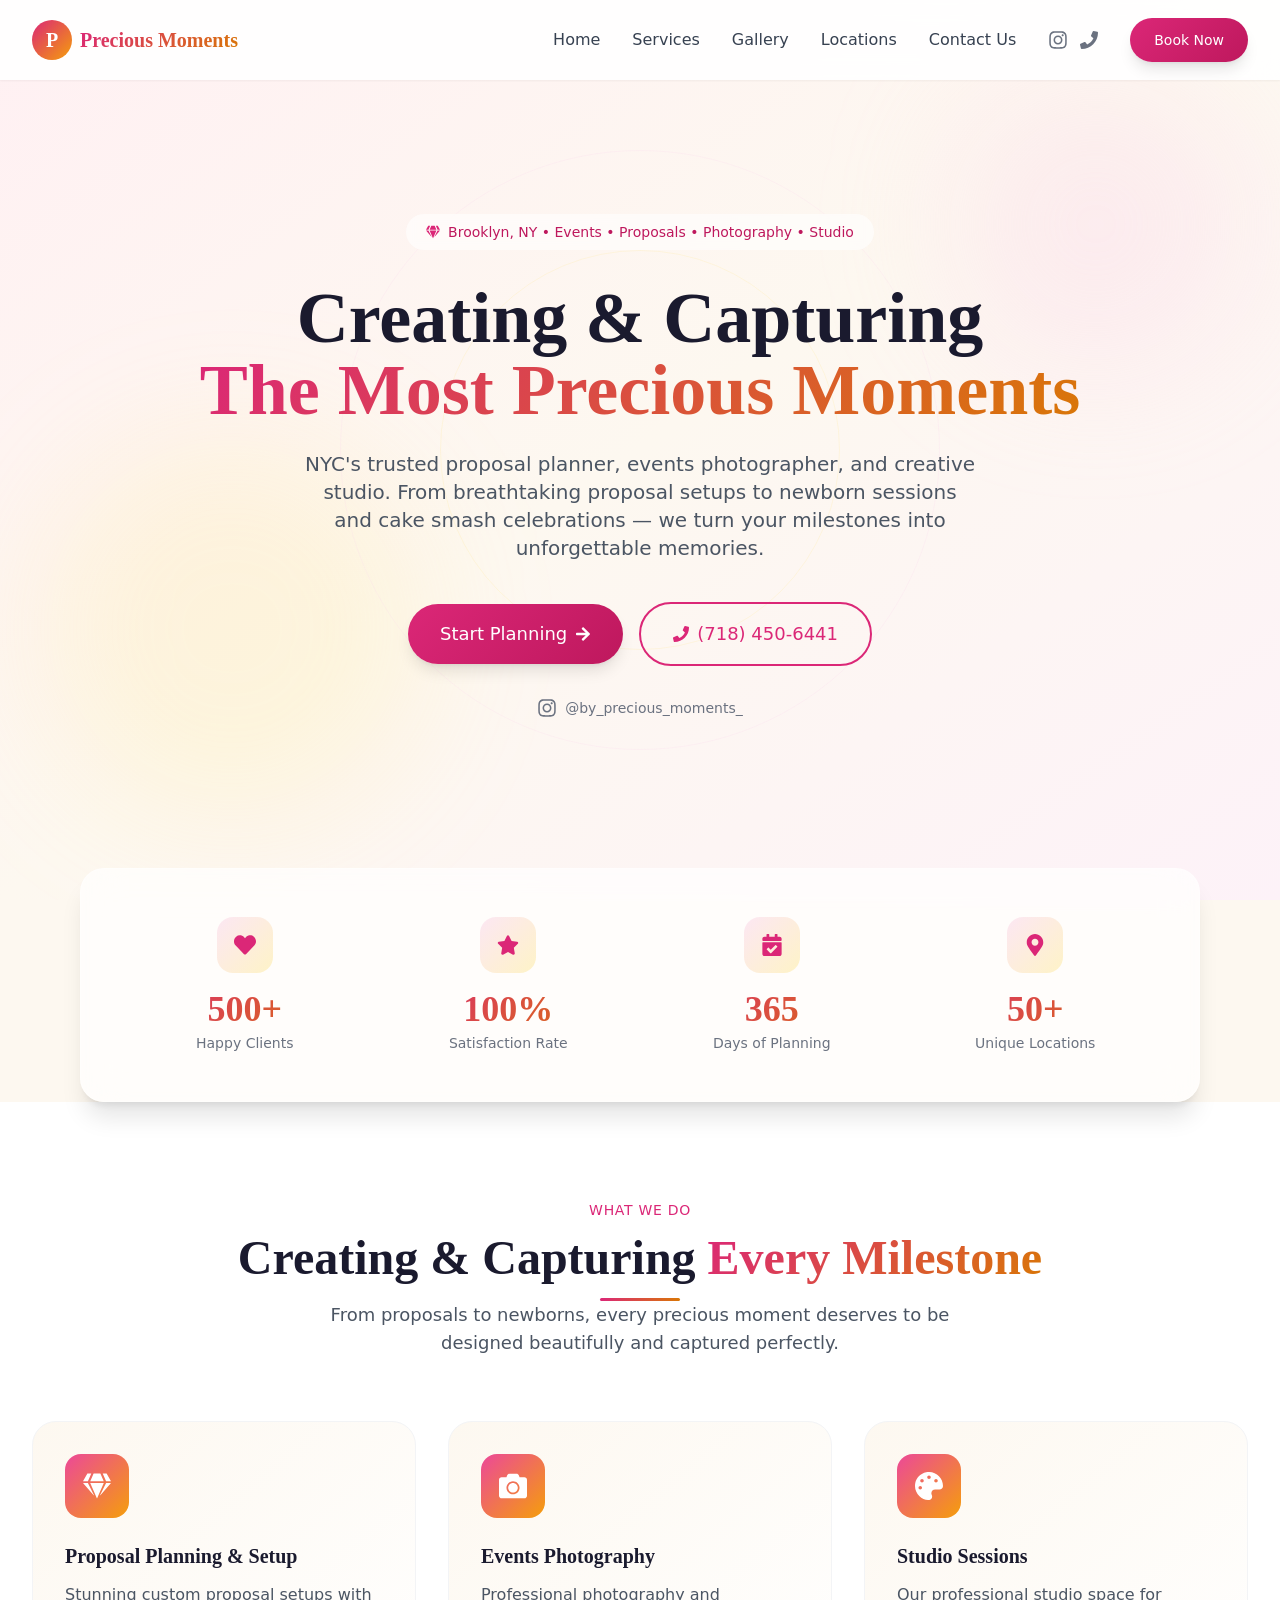
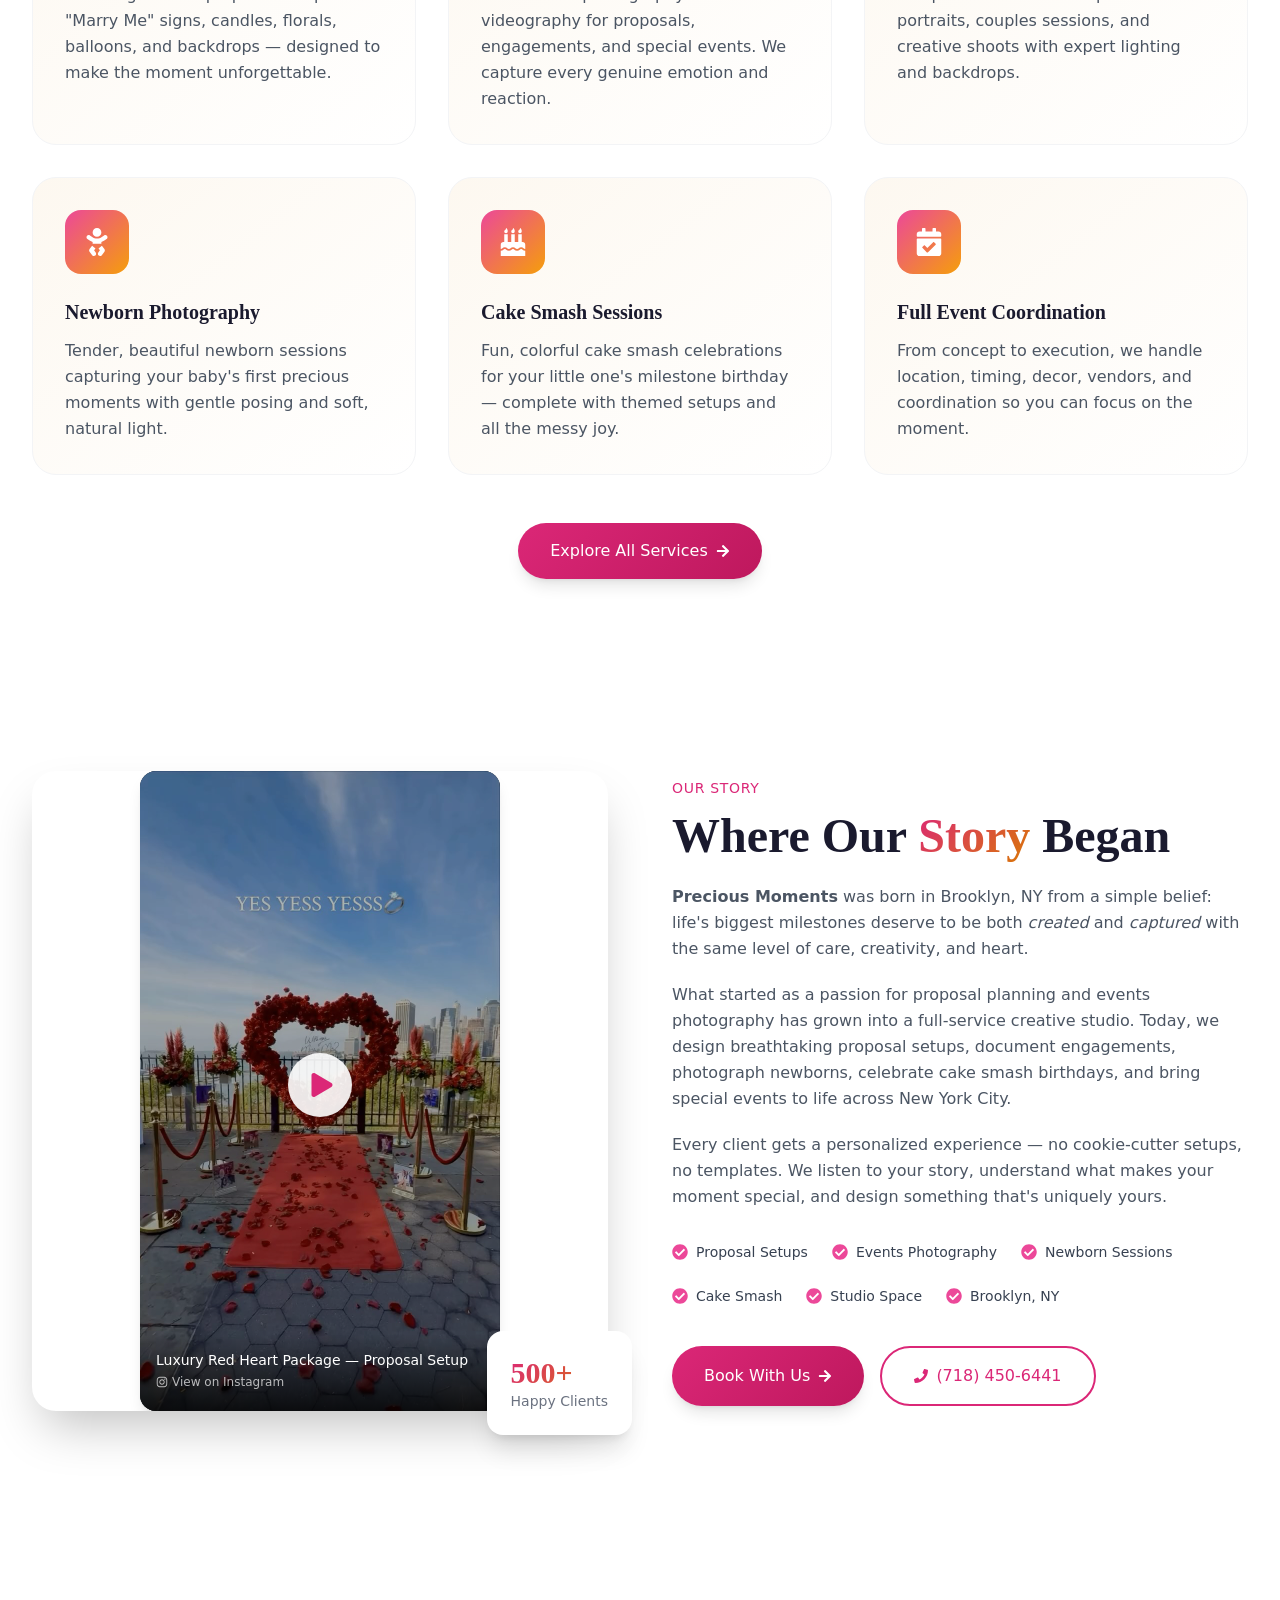
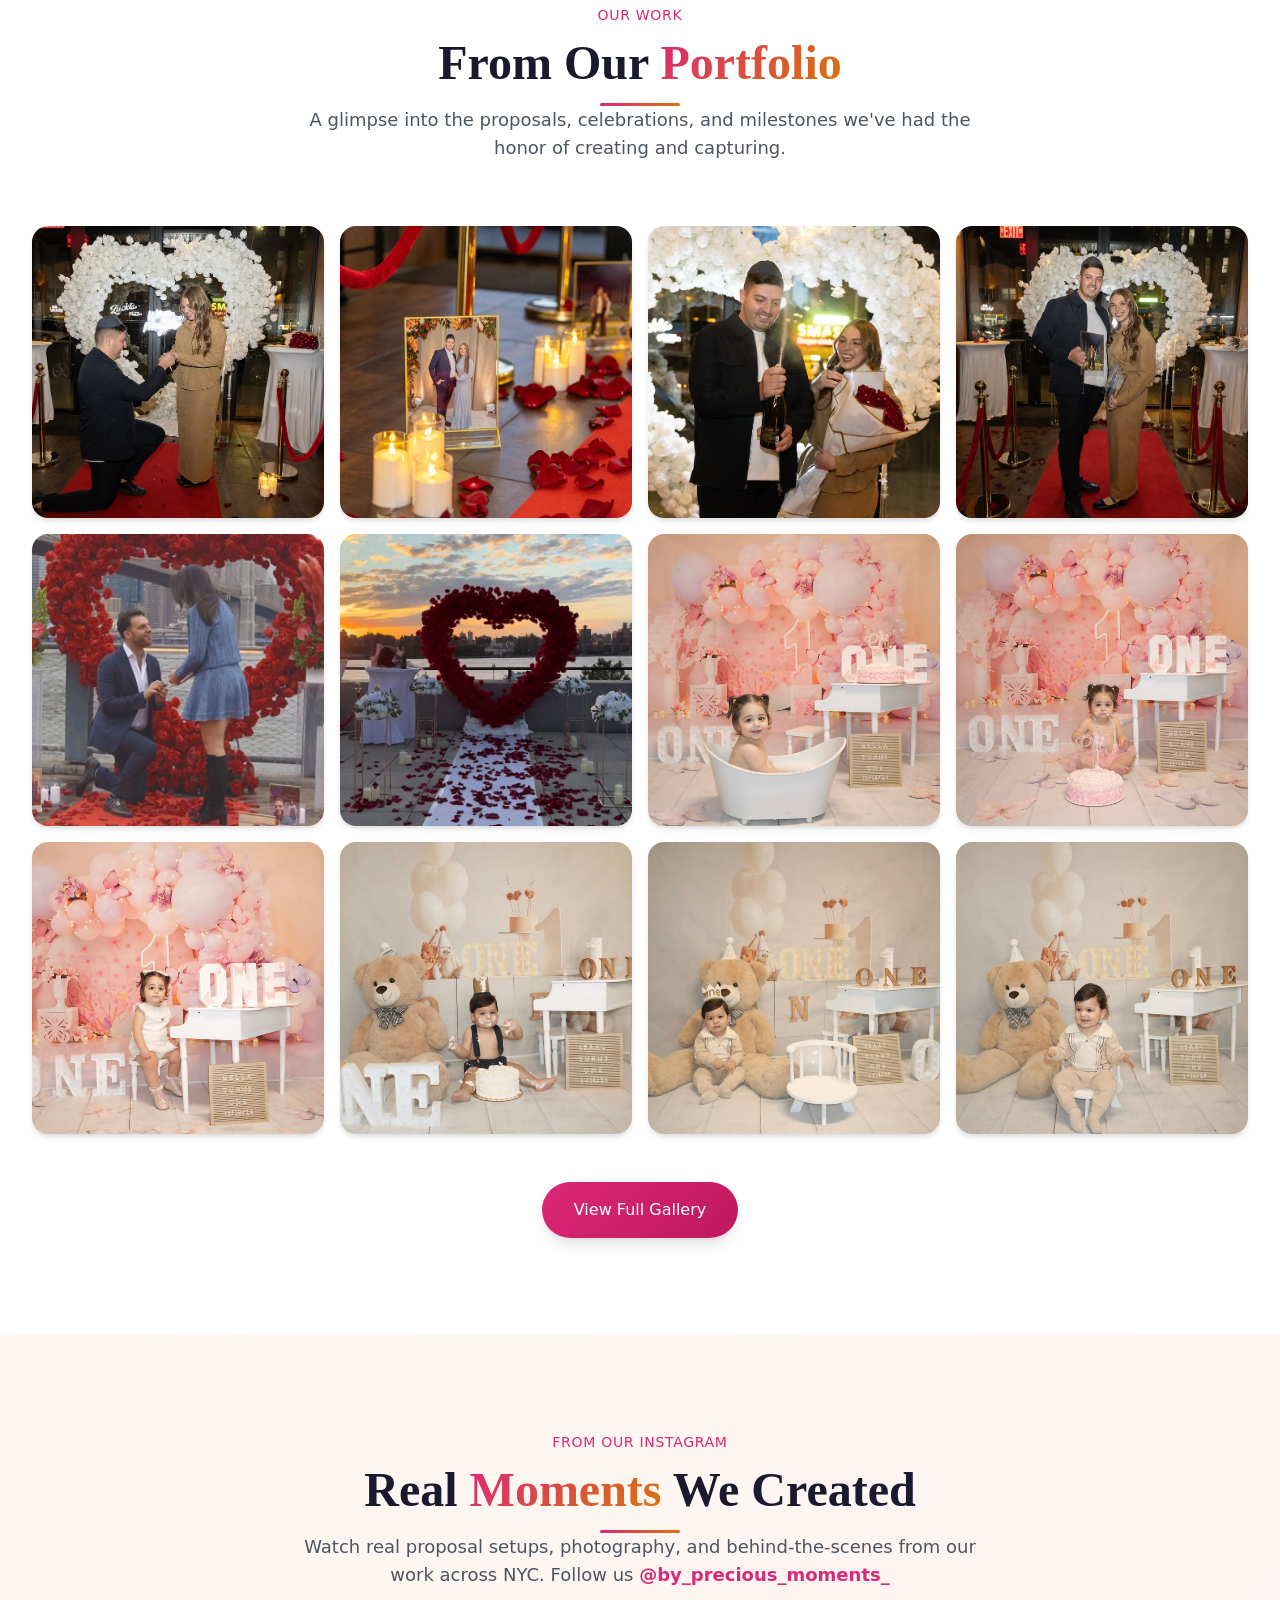
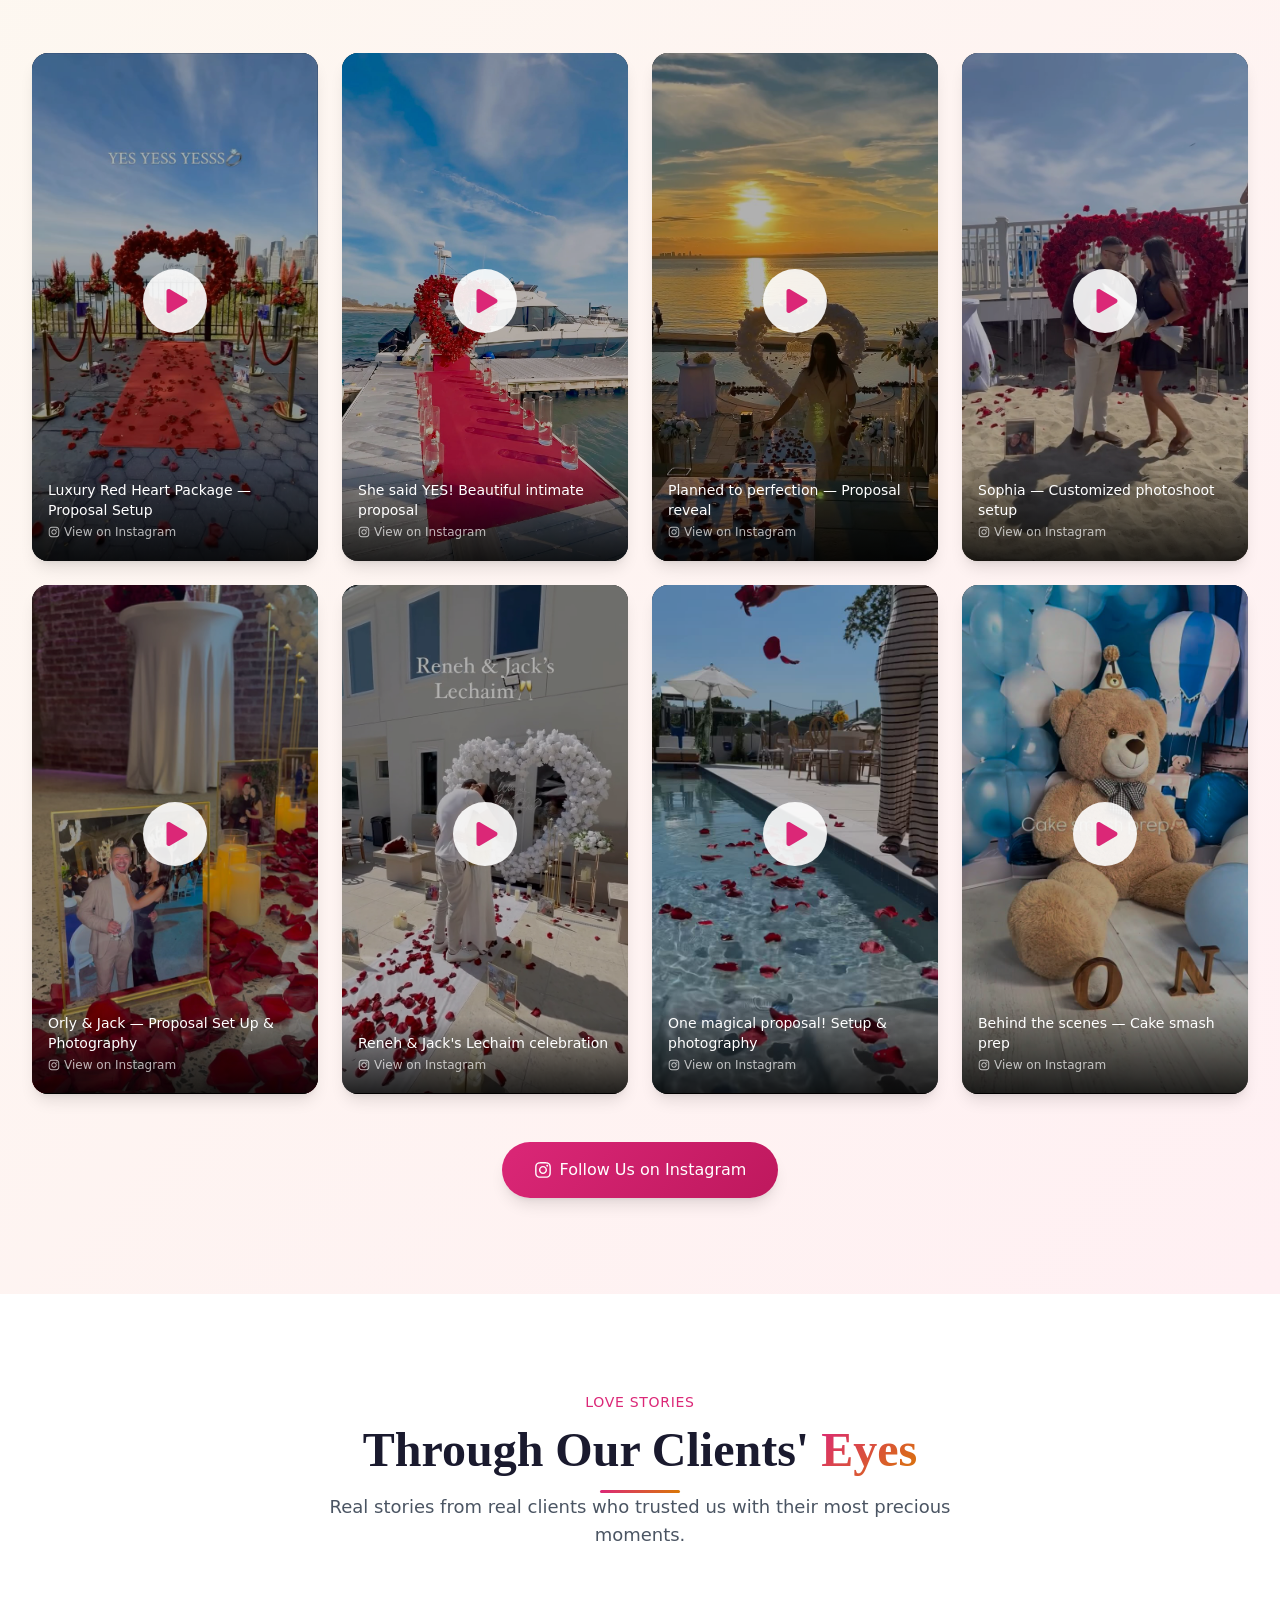
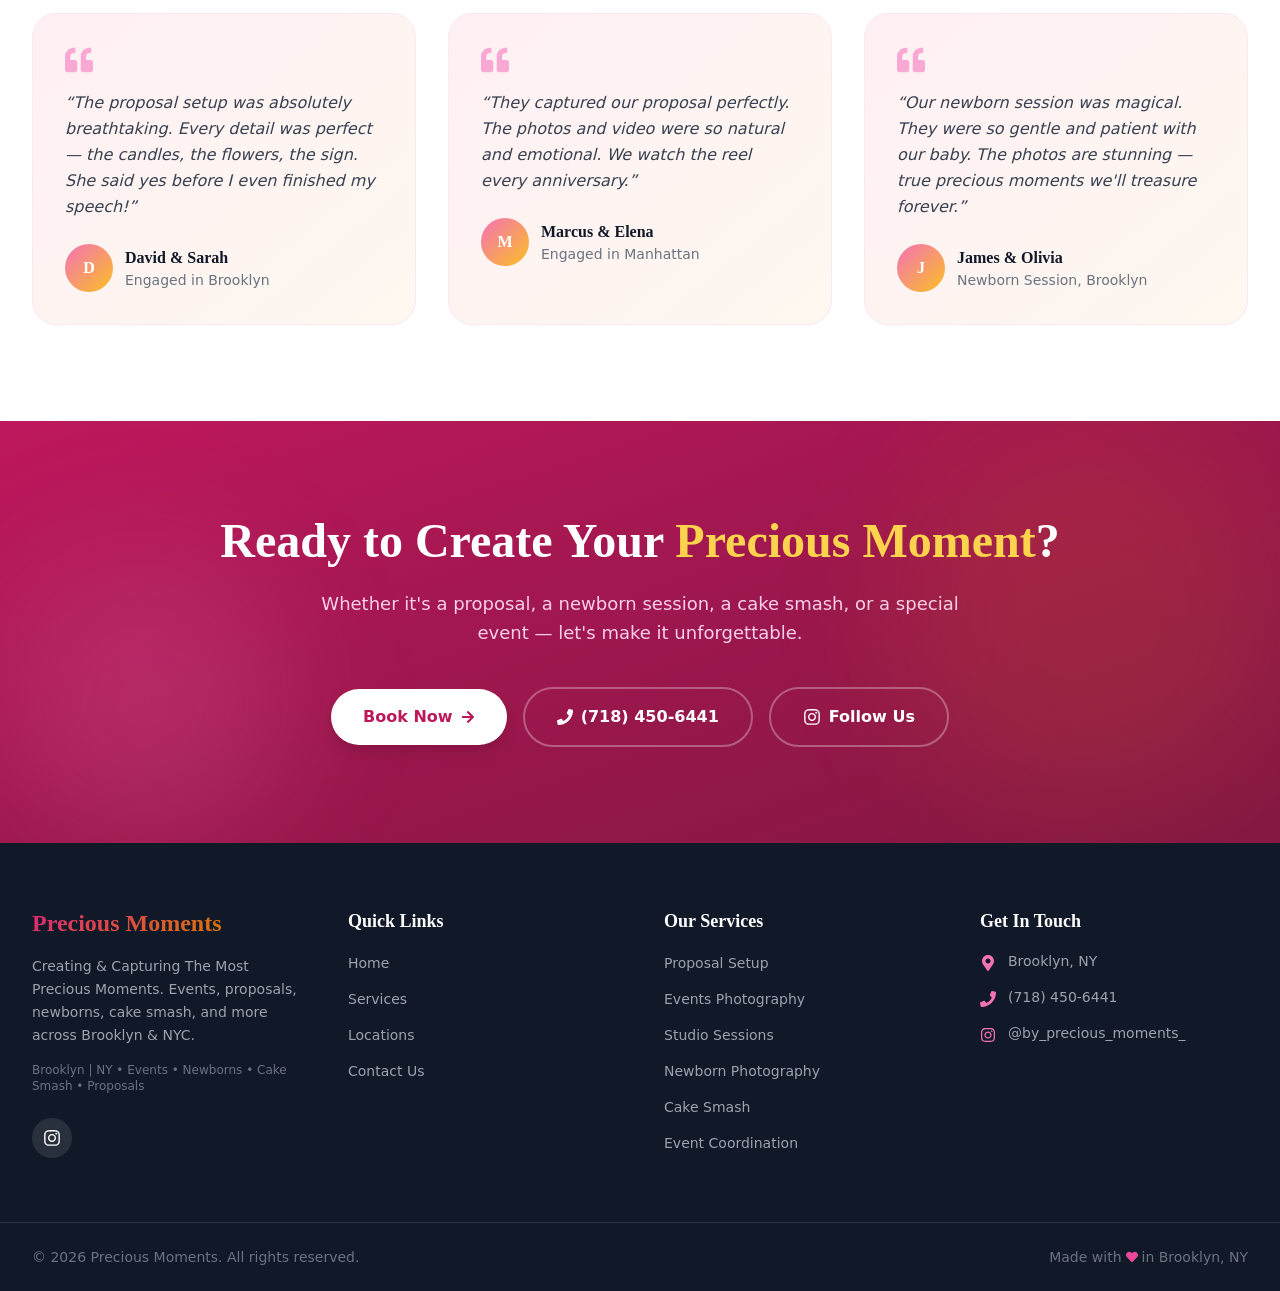
==== commit 315a68a3: "Deploy for custom domain precious-moments-ny.com" ====
--- a/index.html
+++ b/index.html
@@ -1 +1 @@
-<!DOCTYPE html><html lang="en"><head><meta charSet="utf-8"/><meta name="viewport" content="width=device-width, initial-scale=1"/><link rel="stylesheet" href="/precious-moments/_next/static/css/95796517d4702e41.css" data-precedence="next"/><link rel="preload" as="script" fetchPriority="low" href="/precious-moments/_next/static/chunks/webpack-20170c2a9c456801.js"/><script src="/precious-moments/_next/static/chunks/fd9d1056-74f9772e76a2e3aa.js" async=""></script><script src="/precious-moments/_next/static/chunks/117-2230b2f6af15fc60.js" async=""></script><script src="/precious-moments/_next/static/chunks/main-app-8a642477b52aa923.js" async=""></script><script src="/precious-moments/_next/static/chunks/8e1d74a4-e41f4e96ef0e1950.js" async=""></script><script src="/precious-moments/_next/static/chunks/599-954ec06f71d498b7.js" async=""></script><script src="/precious-moments/_next/static/chunks/145-4ef29cee60cc6b5e.js" async=""></script><script src="/precious-moments/_next/static/chunks/800-f0fe10f5f1f3e6b0.js" async=""></script><script src="/precious-moments/_next/static/chunks/app/page-30d03ed96b6915ea.js" async=""></script><script src="/precious-moments/_next/static/chunks/app/layout-c239727d8d065b07.js" async=""></script><title>Precious Moments | Events, Proposals, Photography &amp; Newborns in Brooklyn NY</title><meta name="description" content="Precious Moments — Creating &amp; Capturing The Most Precious Moments in Brooklyn, NY. Events, Newborns, Cake Smash, Proposals, Studio Sessions &amp; Photography."/><meta name="keywords" content="proposal planning Brooklyn NY, events photography NYC, newborn photography Brooklyn, cake smash photography, studio sessions NYC, event coordination, precious moments Brooklyn"/><meta property="og:title" content="Precious Moments | Events, Proposals, Photography &amp; Newborns in Brooklyn NY"/><meta property="og:description" content="Creating &amp; Capturing The Most Precious Moments. Events, proposals, newborns, cake smash, studio sessions &amp; more across Brooklyn &amp; NYC."/><meta property="og:locale" content="en_US"/><meta property="og:type" content="website"/><meta name="twitter:card" content="summary"/><meta name="twitter:title" content="Precious Moments | Events, Proposals, Photography &amp; Newborns in Brooklyn NY"/><meta name="twitter:description" content="Creating &amp; Capturing The Most Precious Moments. Events, proposals, newborns, cake smash, studio sessions &amp; more across Brooklyn &amp; NYC."/><script src="/precious-moments/_next/static/chunks/polyfills-42372ed130431b0a.js" noModule=""></script></head><body class="bg-cream"><nav class="fixed top-0 left-0 right-0 z-50 transition-all duration-300 bg-white/90 backdrop-blur-md shadow-sm"><div class="max-w-7xl mx-auto px-4 sm:px-6 lg:px-8"><div class="flex items-center justify-between h-20"><a class="flex items-center space-x-2 group" href="/precious-moments"><div class="w-10 h-10 rounded-full bg-gradient-to-br from-primary-600 to-gold-500 flex items-center justify-center text-white font-serif text-xl font-bold">P</div><div><span class="text-xl font-serif font-bold gradient-text">Precious Moments</span></div></a><div class="hidden md:flex items-center space-x-8"><a class="text-gray-700 hover:text-primary-600 font-medium transition-colors duration-200 relative group" href="/precious-moments">Home<span class="absolute -bottom-1 left-0 w-0 h-0.5 bg-gradient-to-r from-primary-600 to-gold-500 transition-all duration-300 group-hover:w-full"></span></a><a class="text-gray-700 hover:text-primary-600 font-medium transition-colors duration-200 relative group" href="/precious-moments/services">Services<span class="absolute -bottom-1 left-0 w-0 h-0.5 bg-gradient-to-r from-primary-600 to-gold-500 transition-all duration-300 group-hover:w-full"></span></a><a class="text-gray-700 hover:text-primary-600 font-medium transition-colors duration-200 relative group" href="/precious-moments/gallery">Gallery<span class="absolute -bottom-1 left-0 w-0 h-0.5 bg-gradient-to-r from-primary-600 to-gold-500 transition-all duration-300 group-hover:w-full"></span></a><a class="text-gray-700 hover:text-primary-600 font-medium transition-colors duration-200 relative group" href="/precious-moments/locations">Locations<span class="absolute -bottom-1 left-0 w-0 h-0.5 bg-gradient-to-r from-primary-600 to-gold-500 transition-all duration-300 group-hover:w-full"></span></a><a class="text-gray-700 hover:text-primary-600 font-medium transition-colors duration-200 relative group" href="/precious-moments/contact">Contact Us<span class="absolute -bottom-1 left-0 w-0 h-0.5 bg-gradient-to-r from-primary-600 to-gold-500 transition-all duration-300 group-hover:w-full"></span></a><div class="flex items-center space-x-3 ml-4"><a href="https://www.instagram.com/by_precious_moments_/" target="_blank" rel="noopener noreferrer" class="text-gray-500 hover:text-primary-600 transition-colors" aria-label="Instagram"><svg stroke="currentColor" fill="currentColor" stroke-width="0" viewBox="0 0 448 512" height="20" width="20" xmlns="http://www.w3.org/2000/svg"><path d="M224.1 141c-63.6 0-114.9 51.3-114.9 114.9s51.3 114.9 114.9 114.9S339 319.5 339 255.9 287.7 141 224.1 141zm0 189.6c-41.1 0-74.7-33.5-74.7-74.7s33.5-74.7 74.7-74.7 74.7 33.5 74.7 74.7-33.6 74.7-74.7 74.7zm146.4-194.3c0 14.9-12 26.8-26.8 26.8-14.9 0-26.8-12-26.8-26.8s12-26.8 26.8-26.8 26.8 12 26.8 26.8zm76.1 27.2c-1.7-35.9-9.9-67.7-36.2-93.9-26.2-26.2-58-34.4-93.9-36.2-37-2.1-147.9-2.1-184.9 0-35.8 1.7-67.6 9.9-93.9 36.1s-34.4 58-36.2 93.9c-2.1 37-2.1 147.9 0 184.9 1.7 35.9 9.9 67.7 36.2 93.9s58 34.4 93.9 36.2c37 2.1 147.9 2.1 184.9 0 35.9-1.7 67.7-9.9 93.9-36.2 26.2-26.2 34.4-58 36.2-93.9 2.1-37 2.1-147.8 0-184.8zM398.8 388c-7.8 19.6-22.9 34.7-42.6 42.6-29.5 11.7-99.5 9-132.1 9s-102.7 2.6-132.1-9c-19.6-7.8-34.7-22.9-42.6-42.6-11.7-29.5-9-99.5-9-132.1s-2.6-102.7 9-132.1c7.8-19.6 22.9-34.7 42.6-42.6 29.5-11.7 99.5-9 132.1-9s102.7-2.6 132.1 9c19.6 7.8 34.7 22.9 42.6 42.6 11.7 29.5 9 99.5 9 132.1s2.7 102.7-9 132.1z"></path></svg></a><a href="tel:+17184506441" class="text-gray-500 hover:text-primary-600 transition-colors" aria-label="Call Us"><svg stroke="currentColor" fill="currentColor" stroke-width="0" viewBox="0 0 512 512" height="18" width="18" xmlns="http://www.w3.org/2000/svg"><path d="M493.4 24.6l-104-24c-11.3-2.6-22.9 3.3-27.5 13.9l-48 112c-4.2 9.8-1.4 21.3 6.9 28l60.6 49.6c-36 76.7-98.9 140.5-177.2 177.2l-49.6-60.6c-6.8-8.3-18.2-11.1-28-6.9l-112 48C3.9 366.5-2 378.1.6 389.4l24 104C27.1 504.2 36.7 512 48 512c256.1 0 464-207.5 464-464 0-11.2-7.7-20.9-18.6-23.4z"></path></svg></a></div><a class="btn-primary text-sm !px-6 !py-3" href="/precious-moments/contact">Book Now</a></div><button class="md:hidden p-2 text-gray-700" aria-label="Toggle navigation menu"><svg stroke="currentColor" fill="currentColor" stroke-width="0" viewBox="0 0 448 512" height="24" width="24" xmlns="http://www.w3.org/2000/svg"><path d="M16 132h416c8.837 0 16-7.163 16-16V76c0-8.837-7.163-16-16-16H16C7.163 60 0 67.163 0 76v40c0 8.837 7.163 16 16 16zm0 160h416c8.837 0 16-7.163 16-16v-40c0-8.837-7.163-16-16-16H16c-8.837 0-16 7.163-16 16v40c0 8.837 7.163 16 16 16zm0 160h416c8.837 0 16-7.163 16-16v-40c0-8.837-7.163-16-16-16H16c-8.837 0-16 7.163-16 16v40c0 8.837 7.163 16 16 16z"></path></svg></button></div></div><div class="md:hidden overflow-hidden transition-all duration-300 max-h-0 opacity-0"><div class="bg-white/95 backdrop-blur-md border-t px-4 py-6 space-y-4"><a class="block text-gray-700 hover:text-primary-600 font-medium py-2" href="/precious-moments">Home</a><a class="block text-gray-700 hover:text-primary-600 font-medium py-2" href="/precious-moments/services">Services</a><a class="block text-gray-700 hover:text-primary-600 font-medium py-2" href="/precious-moments/gallery">Gallery</a><a class="block text-gray-700 hover:text-primary-600 font-medium py-2" href="/precious-moments/locations">Locations</a><a class="block text-gray-700 hover:text-primary-600 font-medium py-2" href="/precious-moments/contact">Contact Us</a><a href="tel:+17184506441" class="block text-gray-700 hover:text-primary-600 font-medium py-2">📞 (718) 450-6441</a><a class="btn-primary text-sm !px-6 !py-3 w-full text-center" href="/precious-moments/contact">Book Now</a></div></div></nav><main><section class="relative min-h-screen flex items-center justify-center overflow-hidden"><div class="absolute inset-0 bg-gradient-to-br from-blush via-cream to-primary-50"></div><div class="absolute top-20 right-10 w-72 h-72 bg-primary-200/30 rounded-full blur-3xl animate-float"></div><div class="absolute bottom-20 left-10 w-96 h-96 bg-gold-200/20 rounded-full blur-3xl"></div><div class="absolute top-1/2 left-1/2 -translate-x-1/2 -translate-y-1/2 w-[600px] h-[600px] border border-primary-200/20 rounded-full"></div><div class="absolute top-1/2 left-1/2 -translate-x-1/2 -translate-y-1/2 w-[400px] h-[400px] border border-gold-200/20 rounded-full"></div><div class="relative z-10 max-w-5xl mx-auto px-4 text-center pt-24 pb-16"><div class="inline-flex items-center gap-2 bg-white/60 backdrop-blur-sm rounded-full px-5 py-2 mb-8 animate-fade-in-up"><svg stroke="currentColor" fill="currentColor" stroke-width="0" viewBox="0 0 576 512" class="text-primary-600" height="14" width="14" xmlns="http://www.w3.org/2000/svg"><path d="M485.5 0L576 160H474.9L405.7 0h79.8zm-128 0l69.2 160H149.3L218.5 0h139zm-267 0h79.8l-69.2 160H0L90.5 0zM0 192h100.7l123 251.7c1.5 3.1-2.7 5.9-5 3.3L0 192zm148.2 0h279.6l-137 318.2c-1 2.4-4.5 2.4-5.5 0L148.2 192zm204.1 251.7l123-251.7H576L357.3 446.9c-2.3 2.7-6.5-.1-5-3.2z"></path></svg><span class="text-sm font-medium text-primary-700">Brooklyn, NY • Events • Proposals • Photography • Studio</span></div><h1 class="text-5xl sm:text-6xl lg:text-7xl font-serif font-bold leading-tight mb-6 animate-fade-in-up">Creating &amp; Capturing<span class="block gradient-text">The Most Precious Moments</span></h1><p class="text-lg sm:text-xl text-gray-600 max-w-2xl mx-auto mb-10 leading-relaxed animate-fade-in-up-delay-1">NYC&#x27;s trusted proposal planner, events photographer, and creative studio. From breathtaking proposal setups to newborn sessions and cake smash celebrations — we turn your milestones into unforgettable memories.</p><div class="flex flex-col sm:flex-row items-center justify-center gap-4 animate-fade-in-up-delay-2"><a class="btn-primary text-lg" href="/precious-moments/contact">Start Planning<svg stroke="currentColor" fill="currentColor" stroke-width="0" viewBox="0 0 448 512" class="ml-2" height="16" width="16" xmlns="http://www.w3.org/2000/svg"><path d="M190.5 66.9l22.2-22.2c9.4-9.4 24.6-9.4 33.9 0L441 239c9.4 9.4 9.4 24.6 0 33.9L246.6 467.3c-9.4 9.4-24.6 9.4-33.9 0l-22.2-22.2c-9.5-9.5-9.3-25 .4-34.3L311.4 296H24c-13.3 0-24-10.7-24-24v-32c0-13.3 10.7-24 24-24h287.4L190.9 101.2c-9.8-9.3-10-24.8-.4-34.3z"></path></svg></a><a href="tel:+17184506441" class="btn-secondary text-lg"><svg stroke="currentColor" fill="currentColor" stroke-width="0" viewBox="0 0 512 512" class="mr-2" height="16" width="16" xmlns="http://www.w3.org/2000/svg"><path d="M493.4 24.6l-104-24c-11.3-2.6-22.9 3.3-27.5 13.9l-48 112c-4.2 9.8-1.4 21.3 6.9 28l60.6 49.6c-36 76.7-98.9 140.5-177.2 177.2l-49.6-60.6c-6.8-8.3-18.2-11.1-28-6.9l-112 48C3.9 366.5-2 378.1.6 389.4l24 104C27.1 504.2 36.7 512 48 512c256.1 0 464-207.5 464-464 0-11.2-7.7-20.9-18.6-23.4z"></path></svg>(718) 450-6441</a></div><div class="flex items-center justify-center gap-6 mt-8 animate-fade-in-up-delay-3"><a href="https://www.instagram.com/by_precious_moments_/" target="_blank" rel="noopener noreferrer" class="flex items-center gap-2 text-gray-500 hover:text-primary-600 transition-colors"><svg stroke="currentColor" fill="currentColor" stroke-width="0" viewBox="0 0 448 512" height="20" width="20" xmlns="http://www.w3.org/2000/svg"><path d="M224.1 141c-63.6 0-114.9 51.3-114.9 114.9s51.3 114.9 114.9 114.9S339 319.5 339 255.9 287.7 141 224.1 141zm0 189.6c-41.1 0-74.7-33.5-74.7-74.7s33.5-74.7 74.7-74.7 74.7 33.5 74.7 74.7-33.6 74.7-74.7 74.7zm146.4-194.3c0 14.9-12 26.8-26.8 26.8-14.9 0-26.8-12-26.8-26.8s12-26.8 26.8-26.8 26.8 12 26.8 26.8zm76.1 27.2c-1.7-35.9-9.9-67.7-36.2-93.9-26.2-26.2-58-34.4-93.9-36.2-37-2.1-147.9-2.1-184.9 0-35.8 1.7-67.6 9.9-93.9 36.1s-34.4 58-36.2 93.9c-2.1 37-2.1 147.9 0 184.9 1.7 35.9 9.9 67.7 36.2 93.9s58 34.4 93.9 36.2c37 2.1 147.9 2.1 184.9 0 35.9-1.7 67.7-9.9 93.9-36.2 26.2-26.2 34.4-58 36.2-93.9 2.1-37 2.1-147.8 0-184.8zM398.8 388c-7.8 19.6-22.9 34.7-42.6 42.6-29.5 11.7-99.5 9-132.1 9s-102.7 2.6-132.1-9c-19.6-7.8-34.7-22.9-42.6-42.6-11.7-29.5-9-99.5-9-132.1s-2.6-102.7 9-132.1c7.8-19.6 22.9-34.7 42.6-42.6 29.5-11.7 99.5-9 132.1-9s102.7-2.6 132.1 9c19.6 7.8 34.7 22.9 42.6 42.6 11.7 29.5 9 99.5 9 132.1s2.7 102.7-9 132.1z"></path></svg><span class="text-sm font-medium">@by_precious_moments_</span></a></div></div></section><section class="relative -mt-8 z-20 max-w-6xl mx-auto px-4"><div class="glass-card rounded-3xl p-8 sm:p-12 shadow-xl"><div class="grid grid-cols-2 lg:grid-cols-4 gap-8"><div class="text-center group"><div class="inline-flex items-center justify-center w-14 h-14 rounded-2xl bg-gradient-to-br from-primary-100 to-gold-100 mb-4 group-hover:scale-110 transition-transform"><svg stroke="currentColor" fill="currentColor" stroke-width="0" viewBox="0 0 512 512" class="text-primary-600" height="22" width="22" xmlns="http://www.w3.org/2000/svg"><path d="M462.3 62.6C407.5 15.9 326 24.3 275.7 76.2L256 96.5l-19.7-20.3C186.1 24.3 104.5 15.9 49.7 62.6c-62.8 53.6-66.1 149.8-9.9 207.9l193.5 199.8c12.5 12.9 32.8 12.9 45.3 0l193.5-199.8c56.3-58.1 53-154.3-9.8-207.9z"></path></svg></div><div class="text-3xl sm:text-4xl font-serif font-bold gradient-text mb-1">500+</div><div class="text-gray-500 text-sm font-medium">Happy Clients</div></div><div class="text-center group"><div class="inline-flex items-center justify-center w-14 h-14 rounded-2xl bg-gradient-to-br from-primary-100 to-gold-100 mb-4 group-hover:scale-110 transition-transform"><svg stroke="currentColor" fill="currentColor" stroke-width="0" viewBox="0 0 576 512" class="text-primary-600" height="22" width="22" xmlns="http://www.w3.org/2000/svg"><path d="M259.3 17.8L194 150.2 47.9 171.5c-26.2 3.8-36.7 36.1-17.7 54.6l105.7 103-25 145.5c-4.5 26.3 23.2 46 46.4 33.7L288 439.6l130.7 68.7c23.2 12.2 50.9-7.4 46.4-33.7l-25-145.5 105.7-103c19-18.5 8.5-50.8-17.7-54.6L382 150.2 316.7 17.8c-11.7-23.6-45.6-23.9-57.4 0z"></path></svg></div><div class="text-3xl sm:text-4xl font-serif font-bold gradient-text mb-1">100%</div><div class="text-gray-500 text-sm font-medium">Satisfaction Rate</div></div><div class="text-center group"><div class="inline-flex items-center justify-center w-14 h-14 rounded-2xl bg-gradient-to-br from-primary-100 to-gold-100 mb-4 group-hover:scale-110 transition-transform"><svg stroke="currentColor" fill="currentColor" stroke-width="0" viewBox="0 0 448 512" class="text-primary-600" height="22" width="22" xmlns="http://www.w3.org/2000/svg"><path d="M436 160H12c-6.627 0-12-5.373-12-12v-36c0-26.51 21.49-48 48-48h48V12c0-6.627 5.373-12 12-12h40c6.627 0 12 5.373 12 12v52h128V12c0-6.627 5.373-12 12-12h40c6.627 0 12 5.373 12 12v52h48c26.51 0 48 21.49 48 48v36c0 6.627-5.373 12-12 12zM12 192h424c6.627 0 12 5.373 12 12v260c0 26.51-21.49 48-48 48H48c-26.51 0-48-21.49-48-48V204c0-6.627 5.373-12 12-12zm333.296 95.947l-28.169-28.398c-4.667-4.705-12.265-4.736-16.97-.068L194.12 364.665l-45.98-46.352c-4.667-4.705-12.266-4.736-16.971-.068l-28.397 28.17c-4.705 4.667-4.736 12.265-.068 16.97l82.601 83.269c4.667 4.705 12.265 4.736 16.97.068l142.953-141.805c4.705-4.667 4.736-12.265.068-16.97z"></path></svg></div><div class="text-3xl sm:text-4xl font-serif font-bold gradient-text mb-1">365</div><div class="text-gray-500 text-sm font-medium">Days of Planning</div></div><div class="text-center group"><div class="inline-flex items-center justify-center w-14 h-14 rounded-2xl bg-gradient-to-br from-primary-100 to-gold-100 mb-4 group-hover:scale-110 transition-transform"><svg stroke="currentColor" fill="currentColor" stroke-width="0" viewBox="0 0 384 512" class="text-primary-600" height="22" width="22" xmlns="http://www.w3.org/2000/svg"><path d="M172.268 501.67C26.97 291.031 0 269.413 0 192 0 85.961 85.961 0 192 0s192 85.961 192 192c0 77.413-26.97 99.031-172.268 309.67-9.535 13.774-29.93 13.773-39.464 0zM192 272c44.183 0 80-35.817 80-80s-35.817-80-80-80-80 35.817-80 80 35.817 80 80 80z"></path></svg></div><div class="text-3xl sm:text-4xl font-serif font-bold gradient-text mb-1">50+</div><div class="text-gray-500 text-sm font-medium">Unique Locations</div></div></div></div></section><section class="py-24 bg-white"><div class="max-w-7xl mx-auto px-4 sm:px-6 lg:px-8"><div class="text-center mb-16"><span class="text-primary-600 font-medium text-sm uppercase tracking-wider">What We Do</span><h2 class="text-4xl sm:text-5xl font-serif font-bold mt-3 mb-4">Creating &amp; Capturing<!-- --> <span class="gradient-text">Every Milestone</span></h2><div class="section-divider mb-6"></div><p class="text-gray-600 max-w-2xl mx-auto text-lg">From proposals to newborns, every precious moment deserves to be designed beautifully and captured perfectly.</p></div><div class="grid grid-cols-1 md:grid-cols-2 lg:grid-cols-3 gap-8"><div class="group p-8 rounded-3xl bg-gradient-to-br from-cream to-white border border-gray-100 hover:shadow-2xl hover:-translate-y-2 transition-all duration-500"><div class="w-16 h-16 rounded-2xl bg-gradient-to-br from-primary-500 to-gold-500 flex items-center justify-center mb-6 group-hover:scale-110 transition-transform duration-300"><svg stroke="currentColor" fill="currentColor" stroke-width="0" viewBox="0 0 576 512" class="text-white" height="28" width="28" xmlns="http://www.w3.org/2000/svg"><path d="M485.5 0L576 160H474.9L405.7 0h79.8zm-128 0l69.2 160H149.3L218.5 0h139zm-267 0h79.8l-69.2 160H0L90.5 0zM0 192h100.7l123 251.7c1.5 3.1-2.7 5.9-5 3.3L0 192zm148.2 0h279.6l-137 318.2c-1 2.4-4.5 2.4-5.5 0L148.2 192zm204.1 251.7l123-251.7H576L357.3 446.9c-2.3 2.7-6.5-.1-5-3.2z"></path></svg></div><h3 class="text-xl font-serif font-bold mb-3">Proposal Planning &amp; Setup</h3><p class="text-gray-600 leading-relaxed">Stunning custom proposal setups with &quot;Marry Me&quot; signs, candles, florals, balloons, and backdrops — designed to make the moment unforgettable.</p></div><div class="group p-8 rounded-3xl bg-gradient-to-br from-cream to-white border border-gray-100 hover:shadow-2xl hover:-translate-y-2 transition-all duration-500"><div class="w-16 h-16 rounded-2xl bg-gradient-to-br from-primary-500 to-gold-500 flex items-center justify-center mb-6 group-hover:scale-110 transition-transform duration-300"><svg stroke="currentColor" fill="currentColor" stroke-width="0" viewBox="0 0 512 512" class="text-white" height="28" width="28" xmlns="http://www.w3.org/2000/svg"><path d="M512 144v288c0 26.5-21.5 48-48 48H48c-26.5 0-48-21.5-48-48V144c0-26.5 21.5-48 48-48h88l12.3-32.9c7-18.7 24.9-31.1 44.9-31.1h125.5c20 0 37.9 12.4 44.9 31.1L376 96h88c26.5 0 48 21.5 48 48zM376 288c0-66.2-53.8-120-120-120s-120 53.8-120 120 53.8 120 120 120 120-53.8 120-120zm-32 0c0 48.5-39.5 88-88 88s-88-39.5-88-88 39.5-88 88-88 88 39.5 88 88z"></path></svg></div><h3 class="text-xl font-serif font-bold mb-3">Events Photography</h3><p class="text-gray-600 leading-relaxed">Professional photography and videography for proposals, engagements, and special events. We capture every genuine emotion and reaction.</p></div><div class="group p-8 rounded-3xl bg-gradient-to-br from-cream to-white border border-gray-100 hover:shadow-2xl hover:-translate-y-2 transition-all duration-500"><div class="w-16 h-16 rounded-2xl bg-gradient-to-br from-primary-500 to-gold-500 flex items-center justify-center mb-6 group-hover:scale-110 transition-transform duration-300"><svg stroke="currentColor" fill="currentColor" stroke-width="0" viewBox="0 0 512 512" class="text-white" height="28" width="28" xmlns="http://www.w3.org/2000/svg"><path d="M204.3 5C104.9 24.4 24.8 104.3 5.2 203.4c-37 187 131.7 326.4 258.8 306.7 41.2-6.4 61.4-54.6 42.5-91.7-23.1-45.4 9.9-98.4 60.9-98.4h79.7c35.8 0 64.8-29.6 64.9-65.3C511.5 97.1 368.1-26.9 204.3 5zM96 320c-17.7 0-32-14.3-32-32s14.3-32 32-32 32 14.3 32 32-14.3 32-32 32zm32-128c-17.7 0-32-14.3-32-32s14.3-32 32-32 32 14.3 32 32-14.3 32-32 32zm128-64c-17.7 0-32-14.3-32-32s14.3-32 32-32 32 14.3 32 32-14.3 32-32 32zm128 64c-17.7 0-32-14.3-32-32s14.3-32 32-32 32 14.3 32 32-14.3 32-32 32z"></path></svg></div><h3 class="text-xl font-serif font-bold mb-3">Studio Sessions</h3><p class="text-gray-600 leading-relaxed">Our professional studio space for portraits, couples sessions, and creative shoots with expert lighting and backdrops.</p></div><div class="group p-8 rounded-3xl bg-gradient-to-br from-cream to-white border border-gray-100 hover:shadow-2xl hover:-translate-y-2 transition-all duration-500"><div class="w-16 h-16 rounded-2xl bg-gradient-to-br from-primary-500 to-gold-500 flex items-center justify-center mb-6 group-hover:scale-110 transition-transform duration-300"><svg stroke="currentColor" fill="currentColor" stroke-width="0" viewBox="0 0 384 512" class="text-white" height="28" width="28" xmlns="http://www.w3.org/2000/svg"><path d="M192 160c44.2 0 80-35.8 80-80S236.2 0 192 0s-80 35.8-80 80 35.8 80 80 80zm-53.4 248.8l25.6-32-61.5-51.2L56.8 383c-11.4 14.2-11.7 34.4-.8 49l48 64c7.9 10.5 19.9 16 32 16 8.3 0 16.8-2.6 24-8 17.7-13.2 21.2-38.3 8-56l-29.4-39.2zm142.7-83.2l-61.5 51.2 25.6 32L216 448c-13.2 17.7-9.7 42.8 8 56 7.2 5.4 15.6 8 24 8 12.2 0 24.2-5.5 32-16l48-64c10.9-14.6 10.6-34.8-.8-49l-45.9-57.4zM376.7 145c-12.7-18.1-37.6-22.4-55.7-9.8l-40.6 28.5c-52.7 37-124.2 37-176.8 0L63 135.3C44.9 122.6 20 127 7.3 145-5.4 163.1-1 188 17 200.7l40.6 28.5c17 11.9 35.4 20.9 54.4 27.9V288h160v-30.8c19-7 37.4-16 54.4-27.9l40.6-28.5c18.1-12.8 22.4-37.7 9.7-55.8z"></path></svg></div><h3 class="text-xl font-serif font-bold mb-3">Newborn Photography</h3><p class="text-gray-600 leading-relaxed">Tender, beautiful newborn sessions capturing your baby&#x27;s first precious moments with gentle posing and soft, natural light.</p></div><div class="group p-8 rounded-3xl bg-gradient-to-br from-cream to-white border border-gray-100 hover:shadow-2xl hover:-translate-y-2 transition-all duration-500"><div class="w-16 h-16 rounded-2xl bg-gradient-to-br from-primary-500 to-gold-500 flex items-center justify-center mb-6 group-hover:scale-110 transition-transform duration-300"><svg stroke="currentColor" fill="currentColor" stroke-width="0" viewBox="0 0 448 512" class="text-white" height="28" width="28" xmlns="http://www.w3.org/2000/svg"><path d="M448 384c-28.02 0-31.26-32-74.5-32-43.43 0-46.825 32-74.75 32-27.695 0-31.454-32-74.75-32-42.842 0-47.218 32-74.5 32-28.148 0-31.202-32-74.75-32-43.547 0-46.653 32-74.75 32v-80c0-26.5 21.5-48 48-48h16V112h64v144h64V112h64v144h64V112h64v144h16c26.5 0 48 21.5 48 48v80zm0 128H0v-96c43.356 0 46.767-32 74.75-32 27.951 0 31.253 32 74.75 32 42.843 0 47.217-32 74.5-32 28.148 0 31.201 32 74.75 32 43.357 0 46.767-32 74.75-32 27.488 0 31.252 32 74.5 32v96zM96 96c-17.75 0-32-14.25-32-32 0-31 32-23 32-64 12 0 32 29.5 32 56s-14.25 40-32 40zm128 0c-17.75 0-32-14.25-32-32 0-31 32-23 32-64 12 0 32 29.5 32 56s-14.25 40-32 40zm128 0c-17.75 0-32-14.25-32-32 0-31 32-23 32-64 12 0 32 29.5 32 56s-14.25 40-32 40z"></path></svg></div><h3 class="text-xl font-serif font-bold mb-3">Cake Smash Sessions</h3><p class="text-gray-600 leading-relaxed">Fun, colorful cake smash celebrations for your little one&#x27;s milestone birthday — complete with themed setups and all the messy joy.</p></div><div class="group p-8 rounded-3xl bg-gradient-to-br from-cream to-white border border-gray-100 hover:shadow-2xl hover:-translate-y-2 transition-all duration-500"><div class="w-16 h-16 rounded-2xl bg-gradient-to-br from-primary-500 to-gold-500 flex items-center justify-center mb-6 group-hover:scale-110 transition-transform duration-300"><svg stroke="currentColor" fill="currentColor" stroke-width="0" viewBox="0 0 448 512" class="text-white" height="28" width="28" xmlns="http://www.w3.org/2000/svg"><path d="M436 160H12c-6.627 0-12-5.373-12-12v-36c0-26.51 21.49-48 48-48h48V12c0-6.627 5.373-12 12-12h40c6.627 0 12 5.373 12 12v52h128V12c0-6.627 5.373-12 12-12h40c6.627 0 12 5.373 12 12v52h48c26.51 0 48 21.49 48 48v36c0 6.627-5.373 12-12 12zM12 192h424c6.627 0 12 5.373 12 12v260c0 26.51-21.49 48-48 48H48c-26.51 0-48-21.49-48-48V204c0-6.627 5.373-12 12-12zm333.296 95.947l-28.169-28.398c-4.667-4.705-12.265-4.736-16.97-.068L194.12 364.665l-45.98-46.352c-4.667-4.705-12.266-4.736-16.971-.068l-28.397 28.17c-4.705 4.667-4.736 12.265-.068 16.97l82.601 83.269c4.667 4.705 12.265 4.736 16.97.068l142.953-141.805c4.705-4.667 4.736-12.265.068-16.97z"></path></svg></div><h3 class="text-xl font-serif font-bold mb-3">Full Event Coordination</h3><p class="text-gray-600 leading-relaxed">From concept to execution, we handle location, timing, decor, vendors, and coordination so you can focus on the moment.</p></div></div><div class="text-center mt-12"><a class="btn-primary" href="/precious-moments/services">Explore All Services<svg stroke="currentColor" fill="currentColor" stroke-width="0" viewBox="0 0 448 512" class="ml-2" height="14" width="14" xmlns="http://www.w3.org/2000/svg"><path d="M190.5 66.9l22.2-22.2c9.4-9.4 24.6-9.4 33.9 0L441 239c9.4 9.4 9.4 24.6 0 33.9L246.6 467.3c-9.4 9.4-24.6 9.4-33.9 0l-22.2-22.2c-9.5-9.5-9.3-25 .4-34.3L311.4 296H24c-13.3 0-24-10.7-24-24v-32c0-13.3 10.7-24 24-24h287.4L190.9 101.2c-9.8-9.3-10-24.8-.4-34.3z"></path></svg></a></div></div></section><section class="py-24 bg-white"><div class="max-w-7xl mx-auto px-4 sm:px-6 lg:px-8"><div class="grid lg:grid-cols-2 gap-16 items-center"><div class="relative"><div class="relative rounded-3xl overflow-hidden shadow-2xl"><div class="group relative rounded-2xl overflow-hidden shadow-lg bg-black aspect-[9/16] max-w-[360px] mx-auto"><video src="/precious-moments/images/reels/luxury-red-heart-proposal.mp4" poster="/precious-moments/images/reels/luxury-red-heart-proposal-thumb.jpg" playsInline="" preload="none" class="w-full h-full object-cover"></video><button class="absolute inset-0 flex flex-col items-center justify-center bg-black/30 hover:bg-black/40 transition-colors cursor-pointer"><div class="w-16 h-16 rounded-full bg-white/90 flex items-center justify-center mb-3 group-hover:scale-110 transition-transform"><svg stroke="currentColor" fill="currentColor" stroke-width="0" viewBox="0 0 448 512" class="text-primary-600 ml-1" height="24" width="24" xmlns="http://www.w3.org/2000/svg"><path d="M424.4 214.7L72.4 6.6C43.8-10.3 0 6.1 0 47.9V464c0 37.5 40.7 60.1 72.4 41.3l352-208c31.4-18.5 31.5-64.1 0-82.6z"></path></svg></div></button><div class="absolute bottom-0 left-0 right-0 p-4 bg-gradient-to-t from-black/80 to-transparent"><p class="text-white text-sm font-medium">Luxury Red Heart Package — Proposal Setup</p><a href="https://www.instagram.com/reel/DQP-pGkjjBQ/" target="_blank" rel="noopener noreferrer" class="inline-flex items-center gap-1 text-white/70 hover:text-white text-xs mt-1 transition-colors"><svg stroke="currentColor" fill="currentColor" stroke-width="0" viewBox="0 0 448 512" height="12" width="12" xmlns="http://www.w3.org/2000/svg"><path d="M224.1 141c-63.6 0-114.9 51.3-114.9 114.9s51.3 114.9 114.9 114.9S339 319.5 339 255.9 287.7 141 224.1 141zm0 189.6c-41.1 0-74.7-33.5-74.7-74.7s33.5-74.7 74.7-74.7 74.7 33.5 74.7 74.7-33.6 74.7-74.7 74.7zm146.4-194.3c0 14.9-12 26.8-26.8 26.8-14.9 0-26.8-12-26.8-26.8s12-26.8 26.8-26.8 26.8 12 26.8 26.8zm76.1 27.2c-1.7-35.9-9.9-67.7-36.2-93.9-26.2-26.2-58-34.4-93.9-36.2-37-2.1-147.9-2.1-184.9 0-35.8 1.7-67.6 9.9-93.9 36.1s-34.4 58-36.2 93.9c-2.1 37-2.1 147.9 0 184.9 1.7 35.9 9.9 67.7 36.2 93.9s58 34.4 93.9 36.2c37 2.1 147.9 2.1 184.9 0 35.9-1.7 67.7-9.9 93.9-36.2 26.2-26.2 34.4-58 36.2-93.9 2.1-37 2.1-147.8 0-184.8zM398.8 388c-7.8 19.6-22.9 34.7-42.6 42.6-29.5 11.7-99.5 9-132.1 9s-102.7 2.6-132.1-9c-19.6-7.8-34.7-22.9-42.6-42.6-11.7-29.5-9-99.5-9-132.1s-2.6-102.7 9-132.1c7.8-19.6 22.9-34.7 42.6-42.6 29.5-11.7 99.5-9 132.1-9s102.7-2.6 132.1 9c19.6 7.8 34.7 22.9 42.6 42.6 11.7 29.5 9 99.5 9 132.1s2.7 102.7-9 132.1z"></path></svg>View on Instagram</a></div></div></div><div class="absolute -bottom-6 -right-6 bg-white rounded-2xl shadow-xl p-6 animate-float"><div class="text-3xl font-serif font-bold gradient-text">500+</div><div class="text-gray-500 text-sm">Happy Clients</div></div></div><div><span class="text-primary-600 font-medium text-sm uppercase tracking-wider">Our Story</span><h2 class="text-4xl sm:text-5xl font-serif font-bold mt-3 mb-6">Where Our <span class="gradient-text">Story</span> Began</h2><div class="space-y-5 text-gray-600 leading-relaxed"><p><strong>Precious Moments</strong> was born in Brooklyn, NY from a simple belief: life&#x27;s biggest milestones deserve to be both<em> created</em> and <em>captured</em> with the same level of care, creativity, and heart.</p><p>What started as a passion for proposal planning and events photography has grown into a full-service creative studio. Today, we design breathtaking proposal setups, document engagements, photograph newborns, celebrate cake smash birthdays, and bring special events to life across New York City.</p><p>Every client gets a personalized experience — no cookie-cutter setups, no templates. We listen to your story, understand what makes your moment special, and design something that&#x27;s uniquely yours.</p></div><div class="mt-8 flex flex-wrap gap-6"><div class="flex items-center gap-2"><svg stroke="currentColor" fill="currentColor" stroke-width="0" viewBox="0 0 512 512" class="text-primary-500" height="1em" width="1em" xmlns="http://www.w3.org/2000/svg"><path d="M504 256c0 136.967-111.033 248-248 248S8 392.967 8 256 119.033 8 256 8s248 111.033 248 248zM227.314 387.314l184-184c6.248-6.248 6.248-16.379 0-22.627l-22.627-22.627c-6.248-6.249-16.379-6.249-22.628 0L216 308.118l-70.059-70.059c-6.248-6.248-16.379-6.248-22.628 0l-22.627 22.627c-6.248 6.248-6.248 16.379 0 22.627l104 104c6.249 6.249 16.379 6.249 22.628.001z"></path></svg><span class="text-sm font-medium text-gray-700">Proposal Setups</span></div><div class="flex items-center gap-2"><svg stroke="currentColor" fill="currentColor" stroke-width="0" viewBox="0 0 512 512" class="text-primary-500" height="1em" width="1em" xmlns="http://www.w3.org/2000/svg"><path d="M504 256c0 136.967-111.033 248-248 248S8 392.967 8 256 119.033 8 256 8s248 111.033 248 248zM227.314 387.314l184-184c6.248-6.248 6.248-16.379 0-22.627l-22.627-22.627c-6.248-6.249-16.379-6.249-22.628 0L216 308.118l-70.059-70.059c-6.248-6.248-16.379-6.248-22.628 0l-22.627 22.627c-6.248 6.248-6.248 16.379 0 22.627l104 104c6.249 6.249 16.379 6.249 22.628.001z"></path></svg><span class="text-sm font-medium text-gray-700">Events Photography</span></div><div class="flex items-center gap-2"><svg stroke="currentColor" fill="currentColor" stroke-width="0" viewBox="0 0 512 512" class="text-primary-500" height="1em" width="1em" xmlns="http://www.w3.org/2000/svg"><path d="M504 256c0 136.967-111.033 248-248 248S8 392.967 8 256 119.033 8 256 8s248 111.033 248 248zM227.314 387.314l184-184c6.248-6.248 6.248-16.379 0-22.627l-22.627-22.627c-6.248-6.249-16.379-6.249-22.628 0L216 308.118l-70.059-70.059c-6.248-6.248-16.379-6.248-22.628 0l-22.627 22.627c-6.248 6.248-6.248 16.379 0 22.627l104 104c6.249 6.249 16.379 6.249 22.628.001z"></path></svg><span class="text-sm font-medium text-gray-700">Newborn Sessions</span></div><div class="flex items-center gap-2"><svg stroke="currentColor" fill="currentColor" stroke-width="0" viewBox="0 0 512 512" class="text-primary-500" height="1em" width="1em" xmlns="http://www.w3.org/2000/svg"><path d="M504 256c0 136.967-111.033 248-248 248S8 392.967 8 256 119.033 8 256 8s248 111.033 248 248zM227.314 387.314l184-184c6.248-6.248 6.248-16.379 0-22.627l-22.627-22.627c-6.248-6.249-16.379-6.249-22.628 0L216 308.118l-70.059-70.059c-6.248-6.248-16.379-6.248-22.628 0l-22.627 22.627c-6.248 6.248-6.248 16.379 0 22.627l104 104c6.249 6.249 16.379 6.249 22.628.001z"></path></svg><span class="text-sm font-medium text-gray-700">Cake Smash</span></div><div class="flex items-center gap-2"><svg stroke="currentColor" fill="currentColor" stroke-width="0" viewBox="0 0 512 512" class="text-primary-500" height="1em" width="1em" xmlns="http://www.w3.org/2000/svg"><path d="M504 256c0 136.967-111.033 248-248 248S8 392.967 8 256 119.033 8 256 8s248 111.033 248 248zM227.314 387.314l184-184c6.248-6.248 6.248-16.379 0-22.627l-22.627-22.627c-6.248-6.249-16.379-6.249-22.628 0L216 308.118l-70.059-70.059c-6.248-6.248-16.379-6.248-22.628 0l-22.627 22.627c-6.248 6.248-6.248 16.379 0 22.627l104 104c6.249 6.249 16.379 6.249 22.628.001z"></path></svg><span class="text-sm font-medium text-gray-700">Studio Space</span></div><div class="flex items-center gap-2"><svg stroke="currentColor" fill="currentColor" stroke-width="0" viewBox="0 0 512 512" class="text-primary-500" height="1em" width="1em" xmlns="http://www.w3.org/2000/svg"><path d="M504 256c0 136.967-111.033 248-248 248S8 392.967 8 256 119.033 8 256 8s248 111.033 248 248zM227.314 387.314l184-184c6.248-6.248 6.248-16.379 0-22.627l-22.627-22.627c-6.248-6.249-16.379-6.249-22.628 0L216 308.118l-70.059-70.059c-6.248-6.248-16.379-6.248-22.628 0l-22.627 22.627c-6.248 6.248-6.248 16.379 0 22.627l104 104c6.249 6.249 16.379 6.249 22.628.001z"></path></svg><span class="text-sm font-medium text-gray-700">Brooklyn, NY</span></div></div><div class="mt-10 flex flex-wrap gap-4"><a class="btn-primary" href="/precious-moments/contact">Book With Us<svg stroke="currentColor" fill="currentColor" stroke-width="0" viewBox="0 0 448 512" class="ml-2" height="14" width="14" xmlns="http://www.w3.org/2000/svg"><path d="M190.5 66.9l22.2-22.2c9.4-9.4 24.6-9.4 33.9 0L441 239c9.4 9.4 9.4 24.6 0 33.9L246.6 467.3c-9.4 9.4-24.6 9.4-33.9 0l-22.2-22.2c-9.5-9.5-9.3-25 .4-34.3L311.4 296H24c-13.3 0-24-10.7-24-24v-32c0-13.3 10.7-24 24-24h287.4L190.9 101.2c-9.8-9.3-10-24.8-.4-34.3z"></path></svg></a><a href="tel:+17184506441" class="btn-secondary"><svg stroke="currentColor" fill="currentColor" stroke-width="0" viewBox="0 0 512 512" class="mr-2" height="14" width="14" xmlns="http://www.w3.org/2000/svg"><path d="M493.4 24.6l-104-24c-11.3-2.6-22.9 3.3-27.5 13.9l-48 112c-4.2 9.8-1.4 21.3 6.9 28l60.6 49.6c-36 76.7-98.9 140.5-177.2 177.2l-49.6-60.6c-6.8-8.3-18.2-11.1-28-6.9l-112 48C3.9 366.5-2 378.1.6 389.4l24 104C27.1 504.2 36.7 512 48 512c256.1 0 464-207.5 464-464 0-11.2-7.7-20.9-18.6-23.4z"></path></svg>(718) 450-6441</a></div></div></div></div></section><section class="py-24 bg-white"><div class="max-w-7xl mx-auto px-4 sm:px-6 lg:px-8"><div class="text-center mb-16"><span class="text-primary-600 font-medium text-sm uppercase tracking-wider">Our Work</span><h2 class="text-4xl sm:text-5xl font-serif font-bold mt-3 mb-4">From Our <span class="gradient-text">Portfolio</span></h2><div class="section-divider mb-6"></div><p class="text-gray-600 max-w-2xl mx-auto text-lg">A glimpse into the proposals, celebrations, and milestones we&#x27;ve had the honor of creating and capturing.</p></div><div class="grid grid-cols-2 sm:grid-cols-3 lg:grid-cols-4 gap-3 sm:gap-4 "><button class="group relative aspect-square rounded-2xl overflow-hidden shadow-md hover:shadow-xl transition-all duration-300 hover:-translate-y-1 cursor-pointer"><img alt="Celia &amp; Simon💍" loading="lazy" decoding="async" data-nimg="fill" class="object-cover group-hover:scale-105 transition-transform duration-500" style="position:absolute;height:100%;width:100%;left:0;top:0;right:0;bottom:0;color:transparent" src="/precious-moments/images/gallery/proposals/20260410-celia-simon-celiajajati-simon_sarweh-proposal-plan-1.jpg"/><div class="absolute inset-0 bg-gradient-to-t from-black/50 via-transparent to-transparent opacity-0 group-hover:opacity-100 transition-opacity duration-300"></div><div class="absolute bottom-0 left-0 right-0 p-3 translate-y-full group-hover:translate-y-0 transition-transform duration-300"><p class="text-white text-xs font-medium line-clamp-1">Celia &amp; Simon💍</p></div></button><button class="group relative aspect-square rounded-2xl overflow-hidden shadow-md hover:shadow-xl transition-all duration-300 hover:-translate-y-1 cursor-pointer"><img alt="Celia &amp; Simon💍" loading="lazy" decoding="async" data-nimg="fill" class="object-cover group-hover:scale-105 transition-transform duration-500" style="position:absolute;height:100%;width:100%;left:0;top:0;right:0;bottom:0;color:transparent" src="/precious-moments/images/gallery/proposals/20260410-celia-simon-celiajajati-simon_sarweh-proposal-plan-4.jpg"/><div class="absolute inset-0 bg-gradient-to-t from-black/50 via-transparent to-transparent opacity-0 group-hover:opacity-100 transition-opacity duration-300"></div><div class="absolute bottom-0 left-0 right-0 p-3 translate-y-full group-hover:translate-y-0 transition-transform duration-300"><p class="text-white text-xs font-medium line-clamp-1">Celia &amp; Simon💍</p></div></button><button class="group relative aspect-square rounded-2xl overflow-hidden shadow-md hover:shadow-xl transition-all duration-300 hover:-translate-y-1 cursor-pointer"><img alt="Celia &amp; Simon💍" loading="lazy" decoding="async" data-nimg="fill" class="object-cover group-hover:scale-105 transition-transform duration-500" style="position:absolute;height:100%;width:100%;left:0;top:0;right:0;bottom:0;color:transparent" src="/precious-moments/images/gallery/proposals/20260410-celia-simon-celiajajati-simon_sarweh-proposal-plan-7.jpg"/><div class="absolute inset-0 bg-gradient-to-t from-black/50 via-transparent to-transparent opacity-0 group-hover:opacity-100 transition-opacity duration-300"></div><div class="absolute bottom-0 left-0 right-0 p-3 translate-y-full group-hover:translate-y-0 transition-transform duration-300"><p class="text-white text-xs font-medium line-clamp-1">Celia &amp; Simon💍</p></div></button><button class="group relative aspect-square rounded-2xl overflow-hidden shadow-md hover:shadow-xl transition-all duration-300 hover:-translate-y-1 cursor-pointer"><img alt="Celia &amp; Simon💍" loading="lazy" decoding="async" data-nimg="fill" class="object-cover group-hover:scale-105 transition-transform duration-500" style="position:absolute;height:100%;width:100%;left:0;top:0;right:0;bottom:0;color:transparent" src="/precious-moments/images/gallery/proposals/20260410-celia-simon-celiajajati-simon_sarweh-proposal-plan-11.jpg"/><div class="absolute inset-0 bg-gradient-to-t from-black/50 via-transparent to-transparent opacity-0 group-hover:opacity-100 transition-opacity duration-300"></div><div class="absolute bottom-0 left-0 right-0 p-3 translate-y-full group-hover:translate-y-0 transition-transform duration-300"><p class="text-white text-xs font-medium line-clamp-1">Celia &amp; Simon💍</p></div></button><button class="group relative aspect-square rounded-2xl overflow-hidden shadow-md hover:shadow-xl transition-all duration-300 hover:-translate-y-1 cursor-pointer"><img alt="When dreams met reality✨" loading="lazy" decoding="async" data-nimg="fill" class="object-cover group-hover:scale-105 transition-transform duration-500" style="position:absolute;height:100%;width:100%;left:0;top:0;right:0;bottom:0;color:transparent" src="/precious-moments/images/gallery/proposals/20260405-when-dreams-met-reality-proposal-planner-photograp-thumb.jpg"/><div class="absolute inset-0 bg-gradient-to-t from-black/50 via-transparent to-transparent opacity-0 group-hover:opacity-100 transition-opacity duration-300"></div><div class="absolute bottom-0 left-0 right-0 p-3 translate-y-full group-hover:translate-y-0 transition-transform duration-300"><p class="text-white text-xs font-medium line-clamp-1">When dreams met reality✨</p></div></button><button class="group relative aspect-square rounded-2xl overflow-hidden shadow-md hover:shadow-xl transition-all duration-300 hover:-translate-y-1 cursor-pointer"><img alt="The easiest YES💍" loading="lazy" decoding="async" data-nimg="fill" class="object-cover group-hover:scale-105 transition-transform duration-500" style="position:absolute;height:100%;width:100%;left:0;top:0;right:0;bottom:0;color:transparent" src="/precious-moments/images/gallery/proposals/20260319-the-easiest-yes-proposal-planner-photographer-by_p-thumb.jpg"/><div class="absolute inset-0 bg-gradient-to-t from-black/50 via-transparent to-transparent opacity-0 group-hover:opacity-100 transition-opacity duration-300"></div><div class="absolute bottom-0 left-0 right-0 p-3 translate-y-full group-hover:translate-y-0 transition-transform duration-300"><p class="text-white text-xs font-medium line-clamp-1">The easiest YES💍</p></div></button><button class="group relative aspect-square rounded-2xl overflow-hidden shadow-md hover:shadow-xl transition-all duration-300 hover:-translate-y-1 cursor-pointer"><img alt="Bella Turns ONE! 👐🏻" loading="lazy" decoding="async" data-nimg="fill" class="object-cover group-hover:scale-105 transition-transform duration-500" style="position:absolute;height:100%;width:100%;left:0;top:0;right:0;bottom:0;color:transparent" src="/precious-moments/images/gallery/cakesmash/20260316-bella-turns-one-bellaammach-1.jpg"/><div class="absolute inset-0 bg-gradient-to-t from-black/50 via-transparent to-transparent opacity-0 group-hover:opacity-100 transition-opacity duration-300"></div><div class="absolute bottom-0 left-0 right-0 p-3 translate-y-full group-hover:translate-y-0 transition-transform duration-300"><p class="text-white text-xs font-medium line-clamp-1">Bella Turns ONE! 👐🏻</p></div></button><button class="group relative aspect-square rounded-2xl overflow-hidden shadow-md hover:shadow-xl transition-all duration-300 hover:-translate-y-1 cursor-pointer"><img alt="Bella Turns ONE! 👐🏻" loading="lazy" decoding="async" data-nimg="fill" class="object-cover group-hover:scale-105 transition-transform duration-500" style="position:absolute;height:100%;width:100%;left:0;top:0;right:0;bottom:0;color:transparent" src="/precious-moments/images/gallery/cakesmash/20260316-bella-turns-one-bellaammach-6.jpg"/><div class="absolute inset-0 bg-gradient-to-t from-black/50 via-transparent to-transparent opacity-0 group-hover:opacity-100 transition-opacity duration-300"></div><div class="absolute bottom-0 left-0 right-0 p-3 translate-y-full group-hover:translate-y-0 transition-transform duration-300"><p class="text-white text-xs font-medium line-clamp-1">Bella Turns ONE! 👐🏻</p></div></button><button class="group relative aspect-square rounded-2xl overflow-hidden shadow-md hover:shadow-xl transition-all duration-300 hover:-translate-y-1 cursor-pointer"><img alt="Bella Turns ONE! 👐🏻" loading="lazy" decoding="async" data-nimg="fill" class="object-cover group-hover:scale-105 transition-transform duration-500" style="position:absolute;height:100%;width:100%;left:0;top:0;right:0;bottom:0;color:transparent" src="/precious-moments/images/gallery/cakesmash/20260316-bella-turns-one-bellaammach-11.jpg"/><div class="absolute inset-0 bg-gradient-to-t from-black/50 via-transparent to-transparent opacity-0 group-hover:opacity-100 transition-opacity duration-300"></div><div class="absolute bottom-0 left-0 right-0 p-3 translate-y-full group-hover:translate-y-0 transition-transform duration-300"><p class="text-white text-xs font-medium line-clamp-1">Bella Turns ONE! 👐🏻</p></div></button><button class="group relative aspect-square rounded-2xl overflow-hidden shadow-md hover:shadow-xl transition-all duration-300 hover:-translate-y-1 cursor-pointer"><img alt="This is ONE!🧸🎂" loading="lazy" decoding="async" data-nimg="fill" class="object-cover group-hover:scale-105 transition-transform duration-500" style="position:absolute;height:100%;width:100%;left:0;top:0;right:0;bottom:0;color:transparent" src="/precious-moments/images/gallery/cakesmash/20260222-this-is-one-simahamaoui-1.jpg"/><div class="absolute inset-0 bg-gradient-to-t from-black/50 via-transparent to-transparent opacity-0 group-hover:opacity-100 transition-opacity duration-300"></div><div class="absolute bottom-0 left-0 right-0 p-3 translate-y-full group-hover:translate-y-0 transition-transform duration-300"><p class="text-white text-xs font-medium line-clamp-1">This is ONE!🧸🎂</p></div></button><button class="group relative aspect-square rounded-2xl overflow-hidden shadow-md hover:shadow-xl transition-all duration-300 hover:-translate-y-1 cursor-pointer"><img alt="This is ONE!🧸🎂" loading="lazy" decoding="async" data-nimg="fill" class="object-cover group-hover:scale-105 transition-transform duration-500" style="position:absolute;height:100%;width:100%;left:0;top:0;right:0;bottom:0;color:transparent" src="/precious-moments/images/gallery/cakesmash/20260222-this-is-one-simahamaoui-9.jpg"/><div class="absolute inset-0 bg-gradient-to-t from-black/50 via-transparent to-transparent opacity-0 group-hover:opacity-100 transition-opacity duration-300"></div><div class="absolute bottom-0 left-0 right-0 p-3 translate-y-full group-hover:translate-y-0 transition-transform duration-300"><p class="text-white text-xs font-medium line-clamp-1">This is ONE!🧸🎂</p></div></button><button class="group relative aspect-square rounded-2xl overflow-hidden shadow-md hover:shadow-xl transition-all duration-300 hover:-translate-y-1 cursor-pointer"><img alt="This is ONE!🧸🎂" loading="lazy" decoding="async" data-nimg="fill" class="object-cover group-hover:scale-105 transition-transform duration-500" style="position:absolute;height:100%;width:100%;left:0;top:0;right:0;bottom:0;color:transparent" src="/precious-moments/images/gallery/cakesmash/20260222-this-is-one-simahamaoui-16.jpg"/><div class="absolute inset-0 bg-gradient-to-t from-black/50 via-transparent to-transparent opacity-0 group-hover:opacity-100 transition-opacity duration-300"></div><div class="absolute bottom-0 left-0 right-0 p-3 translate-y-full group-hover:translate-y-0 transition-transform duration-300"><p class="text-white text-xs font-medium line-clamp-1">This is ONE!🧸🎂</p></div></button></div><div class="text-center mt-12"><a href="/precious-moments/gallery" class="btn-primary">View Full Gallery</a></div></div></section><section class="py-24 bg-gradient-to-br from-cream to-blush"><div class="max-w-7xl mx-auto px-4 sm:px-6 lg:px-8"><div class="text-center mb-16"><span class="text-primary-600 font-medium text-sm uppercase tracking-wider">From Our Instagram</span><h2 class="text-4xl sm:text-5xl font-serif font-bold mt-3 mb-4">Real <span class="gradient-text">Moments</span> We Created</h2><div class="section-divider mb-6"></div><p class="text-gray-600 max-w-2xl mx-auto text-lg">Watch real proposal setups, photography, and behind-the-scenes from our work across NYC. Follow us<!-- --> <a href="https://www.instagram.com/by_precious_moments_/" target="_blank" rel="noopener noreferrer" class="text-primary-600 font-semibold hover:underline">@by_precious_moments_</a></p></div><div class="grid grid-cols-1 sm:grid-cols-2 lg:grid-cols-4 gap-6"><div class="group relative rounded-2xl overflow-hidden shadow-lg bg-black aspect-[9/16] max-w-[360px] mx-auto"><video src="/precious-moments/images/reels/luxury-red-heart-proposal.mp4" poster="/precious-moments/images/reels/luxury-red-heart-proposal-thumb.jpg" playsInline="" preload="none" class="w-full h-full object-cover"></video><button class="absolute inset-0 flex flex-col items-center justify-center bg-black/30 hover:bg-black/40 transition-colors cursor-pointer"><div class="w-16 h-16 rounded-full bg-white/90 flex items-center justify-center mb-3 group-hover:scale-110 transition-transform"><svg stroke="currentColor" fill="currentColor" stroke-width="0" viewBox="0 0 448 512" class="text-primary-600 ml-1" height="24" width="24" xmlns="http://www.w3.org/2000/svg"><path d="M424.4 214.7L72.4 6.6C43.8-10.3 0 6.1 0 47.9V464c0 37.5 40.7 60.1 72.4 41.3l352-208c31.4-18.5 31.5-64.1 0-82.6z"></path></svg></div></button><div class="absolute bottom-0 left-0 right-0 p-4 bg-gradient-to-t from-black/80 to-transparent"><p class="text-white text-sm font-medium">Luxury Red Heart Package — Proposal Setup</p><a href="https://www.instagram.com/reel/DQP-pGkjjBQ/" target="_blank" rel="noopener noreferrer" class="inline-flex items-center gap-1 text-white/70 hover:text-white text-xs mt-1 transition-colors"><svg stroke="currentColor" fill="currentColor" stroke-width="0" viewBox="0 0 448 512" height="12" width="12" xmlns="http://www.w3.org/2000/svg"><path d="M224.1 141c-63.6 0-114.9 51.3-114.9 114.9s51.3 114.9 114.9 114.9S339 319.5 339 255.9 287.7 141 224.1 141zm0 189.6c-41.1 0-74.7-33.5-74.7-74.7s33.5-74.7 74.7-74.7 74.7 33.5 74.7 74.7-33.6 74.7-74.7 74.7zm146.4-194.3c0 14.9-12 26.8-26.8 26.8-14.9 0-26.8-12-26.8-26.8s12-26.8 26.8-26.8 26.8 12 26.8 26.8zm76.1 27.2c-1.7-35.9-9.9-67.7-36.2-93.9-26.2-26.2-58-34.4-93.9-36.2-37-2.1-147.9-2.1-184.9 0-35.8 1.7-67.6 9.9-93.9 36.1s-34.4 58-36.2 93.9c-2.1 37-2.1 147.9 0 184.9 1.7 35.9 9.9 67.7 36.2 93.9s58 34.4 93.9 36.2c37 2.1 147.9 2.1 184.9 0 35.9-1.7 67.7-9.9 93.9-36.2 26.2-26.2 34.4-58 36.2-93.9 2.1-37 2.1-147.8 0-184.8zM398.8 388c-7.8 19.6-22.9 34.7-42.6 42.6-29.5 11.7-99.5 9-132.1 9s-102.7 2.6-132.1-9c-19.6-7.8-34.7-22.9-42.6-42.6-11.7-29.5-9-99.5-9-132.1s-2.6-102.7 9-132.1c7.8-19.6 22.9-34.7 42.6-42.6 29.5-11.7 99.5-9 132.1-9s102.7-2.6 132.1 9c19.6 7.8 34.7 22.9 42.6 42.6 11.7 29.5 9 99.5 9 132.1s2.7 102.7-9 132.1z"></path></svg>View on Instagram</a></div></div><div class="group relative rounded-2xl overflow-hidden shadow-lg bg-black aspect-[9/16] max-w-[360px] mx-auto"><video src="/precious-moments/images/reels/she-said-yes-proposal.mp4" poster="/precious-moments/images/reels/she-said-yes-proposal-thumb.jpg" playsInline="" preload="none" class="w-full h-full object-cover"></video><button class="absolute inset-0 flex flex-col items-center justify-center bg-black/30 hover:bg-black/40 transition-colors cursor-pointer"><div class="w-16 h-16 rounded-full bg-white/90 flex items-center justify-center mb-3 group-hover:scale-110 transition-transform"><svg stroke="currentColor" fill="currentColor" stroke-width="0" viewBox="0 0 448 512" class="text-primary-600 ml-1" height="24" width="24" xmlns="http://www.w3.org/2000/svg"><path d="M424.4 214.7L72.4 6.6C43.8-10.3 0 6.1 0 47.9V464c0 37.5 40.7 60.1 72.4 41.3l352-208c31.4-18.5 31.5-64.1 0-82.6z"></path></svg></div></button><div class="absolute bottom-0 left-0 right-0 p-4 bg-gradient-to-t from-black/80 to-transparent"><p class="text-white text-sm font-medium">She said YES! Beautiful intimate proposal</p><a href="https://www.instagram.com/reel/DJNkqeepOnU/" target="_blank" rel="noopener noreferrer" class="inline-flex items-center gap-1 text-white/70 hover:text-white text-xs mt-1 transition-colors"><svg stroke="currentColor" fill="currentColor" stroke-width="0" viewBox="0 0 448 512" height="12" width="12" xmlns="http://www.w3.org/2000/svg"><path d="M224.1 141c-63.6 0-114.9 51.3-114.9 114.9s51.3 114.9 114.9 114.9S339 319.5 339 255.9 287.7 141 224.1 141zm0 189.6c-41.1 0-74.7-33.5-74.7-74.7s33.5-74.7 74.7-74.7 74.7 33.5 74.7 74.7-33.6 74.7-74.7 74.7zm146.4-194.3c0 14.9-12 26.8-26.8 26.8-14.9 0-26.8-12-26.8-26.8s12-26.8 26.8-26.8 26.8 12 26.8 26.8zm76.1 27.2c-1.7-35.9-9.9-67.7-36.2-93.9-26.2-26.2-58-34.4-93.9-36.2-37-2.1-147.9-2.1-184.9 0-35.8 1.7-67.6 9.9-93.9 36.1s-34.4 58-36.2 93.9c-2.1 37-2.1 147.9 0 184.9 1.7 35.9 9.9 67.7 36.2 93.9s58 34.4 93.9 36.2c37 2.1 147.9 2.1 184.9 0 35.9-1.7 67.7-9.9 93.9-36.2 26.2-26.2 34.4-58 36.2-93.9 2.1-37 2.1-147.8 0-184.8zM398.8 388c-7.8 19.6-22.9 34.7-42.6 42.6-29.5 11.7-99.5 9-132.1 9s-102.7 2.6-132.1-9c-19.6-7.8-34.7-22.9-42.6-42.6-11.7-29.5-9-99.5-9-132.1s-2.6-102.7 9-132.1c7.8-19.6 22.9-34.7 42.6-42.6 29.5-11.7 99.5-9 132.1-9s102.7-2.6 132.1 9c19.6 7.8 34.7 22.9 42.6 42.6 11.7 29.5 9 99.5 9 132.1s2.7 102.7-9 132.1z"></path></svg>View on Instagram</a></div></div><div class="group relative rounded-2xl overflow-hidden shadow-lg bg-black aspect-[9/16] max-w-[360px] mx-auto"><video src="/precious-moments/images/reels/planned-to-perfection.mp4" poster="/precious-moments/images/reels/planned-to-perfection-thumb.jpg" playsInline="" preload="none" class="w-full h-full object-cover"></video><button class="absolute inset-0 flex flex-col items-center justify-center bg-black/30 hover:bg-black/40 transition-colors cursor-pointer"><div class="w-16 h-16 rounded-full bg-white/90 flex items-center justify-center mb-3 group-hover:scale-110 transition-transform"><svg stroke="currentColor" fill="currentColor" stroke-width="0" viewBox="0 0 448 512" class="text-primary-600 ml-1" height="24" width="24" xmlns="http://www.w3.org/2000/svg"><path d="M424.4 214.7L72.4 6.6C43.8-10.3 0 6.1 0 47.9V464c0 37.5 40.7 60.1 72.4 41.3l352-208c31.4-18.5 31.5-64.1 0-82.6z"></path></svg></div></button><div class="absolute bottom-0 left-0 right-0 p-4 bg-gradient-to-t from-black/80 to-transparent"><p class="text-white text-sm font-medium">Planned to perfection — Proposal reveal</p><a href="https://www.instagram.com/reel/DOKL6xVDoD-/" target="_blank" rel="noopener noreferrer" class="inline-flex items-center gap-1 text-white/70 hover:text-white text-xs mt-1 transition-colors"><svg stroke="currentColor" fill="currentColor" stroke-width="0" viewBox="0 0 448 512" height="12" width="12" xmlns="http://www.w3.org/2000/svg"><path d="M224.1 141c-63.6 0-114.9 51.3-114.9 114.9s51.3 114.9 114.9 114.9S339 319.5 339 255.9 287.7 141 224.1 141zm0 189.6c-41.1 0-74.7-33.5-74.7-74.7s33.5-74.7 74.7-74.7 74.7 33.5 74.7 74.7-33.6 74.7-74.7 74.7zm146.4-194.3c0 14.9-12 26.8-26.8 26.8-14.9 0-26.8-12-26.8-26.8s12-26.8 26.8-26.8 26.8 12 26.8 26.8zm76.1 27.2c-1.7-35.9-9.9-67.7-36.2-93.9-26.2-26.2-58-34.4-93.9-36.2-37-2.1-147.9-2.1-184.9 0-35.8 1.7-67.6 9.9-93.9 36.1s-34.4 58-36.2 93.9c-2.1 37-2.1 147.9 0 184.9 1.7 35.9 9.9 67.7 36.2 93.9s58 34.4 93.9 36.2c37 2.1 147.9 2.1 184.9 0 35.9-1.7 67.7-9.9 93.9-36.2 26.2-26.2 34.4-58 36.2-93.9 2.1-37 2.1-147.8 0-184.8zM398.8 388c-7.8 19.6-22.9 34.7-42.6 42.6-29.5 11.7-99.5 9-132.1 9s-102.7 2.6-132.1-9c-19.6-7.8-34.7-22.9-42.6-42.6-11.7-29.5-9-99.5-9-132.1s-2.6-102.7 9-132.1c7.8-19.6 22.9-34.7 42.6-42.6 29.5-11.7 99.5-9 132.1-9s102.7-2.6 132.1 9c19.6 7.8 34.7 22.9 42.6 42.6 11.7 29.5 9 99.5 9 132.1s2.7 102.7-9 132.1z"></path></svg>View on Instagram</a></div></div><div class="group relative rounded-2xl overflow-hidden shadow-lg bg-black aspect-[9/16] max-w-[360px] mx-auto"><video src="/precious-moments/images/reels/sophia-photoshoot.mp4" poster="/precious-moments/images/reels/sophia-photoshoot-thumb.jpg" playsInline="" preload="none" class="w-full h-full object-cover"></video><button class="absolute inset-0 flex flex-col items-center justify-center bg-black/30 hover:bg-black/40 transition-colors cursor-pointer"><div class="w-16 h-16 rounded-full bg-white/90 flex items-center justify-center mb-3 group-hover:scale-110 transition-transform"><svg stroke="currentColor" fill="currentColor" stroke-width="0" viewBox="0 0 448 512" class="text-primary-600 ml-1" height="24" width="24" xmlns="http://www.w3.org/2000/svg"><path d="M424.4 214.7L72.4 6.6C43.8-10.3 0 6.1 0 47.9V464c0 37.5 40.7 60.1 72.4 41.3l352-208c31.4-18.5 31.5-64.1 0-82.6z"></path></svg></div></button><div class="absolute bottom-0 left-0 right-0 p-4 bg-gradient-to-t from-black/80 to-transparent"><p class="text-white text-sm font-medium">Sophia — Customized photoshoot setup</p><a href="https://www.instagram.com/reel/DNej59LNYq_/" target="_blank" rel="noopener noreferrer" class="inline-flex items-center gap-1 text-white/70 hover:text-white text-xs mt-1 transition-colors"><svg stroke="currentColor" fill="currentColor" stroke-width="0" viewBox="0 0 448 512" height="12" width="12" xmlns="http://www.w3.org/2000/svg"><path d="M224.1 141c-63.6 0-114.9 51.3-114.9 114.9s51.3 114.9 114.9 114.9S339 319.5 339 255.9 287.7 141 224.1 141zm0 189.6c-41.1 0-74.7-33.5-74.7-74.7s33.5-74.7 74.7-74.7 74.7 33.5 74.7 74.7-33.6 74.7-74.7 74.7zm146.4-194.3c0 14.9-12 26.8-26.8 26.8-14.9 0-26.8-12-26.8-26.8s12-26.8 26.8-26.8 26.8 12 26.8 26.8zm76.1 27.2c-1.7-35.9-9.9-67.7-36.2-93.9-26.2-26.2-58-34.4-93.9-36.2-37-2.1-147.9-2.1-184.9 0-35.8 1.7-67.6 9.9-93.9 36.1s-34.4 58-36.2 93.9c-2.1 37-2.1 147.9 0 184.9 1.7 35.9 9.9 67.7 36.2 93.9s58 34.4 93.9 36.2c37 2.1 147.9 2.1 184.9 0 35.9-1.7 67.7-9.9 93.9-36.2 26.2-26.2 34.4-58 36.2-93.9 2.1-37 2.1-147.8 0-184.8zM398.8 388c-7.8 19.6-22.9 34.7-42.6 42.6-29.5 11.7-99.5 9-132.1 9s-102.7 2.6-132.1-9c-19.6-7.8-34.7-22.9-42.6-42.6-11.7-29.5-9-99.5-9-132.1s-2.6-102.7 9-132.1c7.8-19.6 22.9-34.7 42.6-42.6 29.5-11.7 99.5-9 132.1-9s102.7-2.6 132.1 9c19.6 7.8 34.7 22.9 42.6 42.6 11.7 29.5 9 99.5 9 132.1s2.7 102.7-9 132.1z"></path></svg>View on Instagram</a></div></div><div class="group relative rounded-2xl overflow-hidden shadow-lg bg-black aspect-[9/16] max-w-[360px] mx-auto"><video src="/precious-moments/images/reels/orly-jack-proposal.mp4" poster="/precious-moments/images/reels/orly-jack-proposal-thumb.jpg" playsInline="" preload="none" class="w-full h-full object-cover"></video><button class="absolute inset-0 flex flex-col items-center justify-center bg-black/30 hover:bg-black/40 transition-colors cursor-pointer"><div class="w-16 h-16 rounded-full bg-white/90 flex items-center justify-center mb-3 group-hover:scale-110 transition-transform"><svg stroke="currentColor" fill="currentColor" stroke-width="0" viewBox="0 0 448 512" class="text-primary-600 ml-1" height="24" width="24" xmlns="http://www.w3.org/2000/svg"><path d="M424.4 214.7L72.4 6.6C43.8-10.3 0 6.1 0 47.9V464c0 37.5 40.7 60.1 72.4 41.3l352-208c31.4-18.5 31.5-64.1 0-82.6z"></path></svg></div></button><div class="absolute bottom-0 left-0 right-0 p-4 bg-gradient-to-t from-black/80 to-transparent"><p class="text-white text-sm font-medium">Orly &amp; Jack — Proposal Set Up &amp; Photography</p><a href="https://www.instagram.com/reel/DE04qDPplF_/" target="_blank" rel="noopener noreferrer" class="inline-flex items-center gap-1 text-white/70 hover:text-white text-xs mt-1 transition-colors"><svg stroke="currentColor" fill="currentColor" stroke-width="0" viewBox="0 0 448 512" height="12" width="12" xmlns="http://www.w3.org/2000/svg"><path d="M224.1 141c-63.6 0-114.9 51.3-114.9 114.9s51.3 114.9 114.9 114.9S339 319.5 339 255.9 287.7 141 224.1 141zm0 189.6c-41.1 0-74.7-33.5-74.7-74.7s33.5-74.7 74.7-74.7 74.7 33.5 74.7 74.7-33.6 74.7-74.7 74.7zm146.4-194.3c0 14.9-12 26.8-26.8 26.8-14.9 0-26.8-12-26.8-26.8s12-26.8 26.8-26.8 26.8 12 26.8 26.8zm76.1 27.2c-1.7-35.9-9.9-67.7-36.2-93.9-26.2-26.2-58-34.4-93.9-36.2-37-2.1-147.9-2.1-184.9 0-35.8 1.7-67.6 9.9-93.9 36.1s-34.4 58-36.2 93.9c-2.1 37-2.1 147.9 0 184.9 1.7 35.9 9.9 67.7 36.2 93.9s58 34.4 93.9 36.2c37 2.1 147.9 2.1 184.9 0 35.9-1.7 67.7-9.9 93.9-36.2 26.2-26.2 34.4-58 36.2-93.9 2.1-37 2.1-147.8 0-184.8zM398.8 388c-7.8 19.6-22.9 34.7-42.6 42.6-29.5 11.7-99.5 9-132.1 9s-102.7 2.6-132.1-9c-19.6-7.8-34.7-22.9-42.6-42.6-11.7-29.5-9-99.5-9-132.1s-2.6-102.7 9-132.1c7.8-19.6 22.9-34.7 42.6-42.6 29.5-11.7 99.5-9 132.1-9s102.7-2.6 132.1 9c19.6 7.8 34.7 22.9 42.6 42.6 11.7 29.5 9 99.5 9 132.1s2.7 102.7-9 132.1z"></path></svg>View on Instagram</a></div></div><div class="group relative rounded-2xl overflow-hidden shadow-lg bg-black aspect-[9/16] max-w-[360px] mx-auto"><video src="/precious-moments/images/reels/reneh-jack-lechaim.mp4" poster="/precious-moments/images/reels/reneh-jack-lechaim-thumb.jpg" playsInline="" preload="none" class="w-full h-full object-cover"></video><button class="absolute inset-0 flex flex-col items-center justify-center bg-black/30 hover:bg-black/40 transition-colors cursor-pointer"><div class="w-16 h-16 rounded-full bg-white/90 flex items-center justify-center mb-3 group-hover:scale-110 transition-transform"><svg stroke="currentColor" fill="currentColor" stroke-width="0" viewBox="0 0 448 512" class="text-primary-600 ml-1" height="24" width="24" xmlns="http://www.w3.org/2000/svg"><path d="M424.4 214.7L72.4 6.6C43.8-10.3 0 6.1 0 47.9V464c0 37.5 40.7 60.1 72.4 41.3l352-208c31.4-18.5 31.5-64.1 0-82.6z"></path></svg></div></button><div class="absolute bottom-0 left-0 right-0 p-4 bg-gradient-to-t from-black/80 to-transparent"><p class="text-white text-sm font-medium">Reneh &amp; Jack&#x27;s Lechaim celebration</p><a href="https://www.instagram.com/reel/DNWpUB-JDFL/" target="_blank" rel="noopener noreferrer" class="inline-flex items-center gap-1 text-white/70 hover:text-white text-xs mt-1 transition-colors"><svg stroke="currentColor" fill="currentColor" stroke-width="0" viewBox="0 0 448 512" height="12" width="12" xmlns="http://www.w3.org/2000/svg"><path d="M224.1 141c-63.6 0-114.9 51.3-114.9 114.9s51.3 114.9 114.9 114.9S339 319.5 339 255.9 287.7 141 224.1 141zm0 189.6c-41.1 0-74.7-33.5-74.7-74.7s33.5-74.7 74.7-74.7 74.7 33.5 74.7 74.7-33.6 74.7-74.7 74.7zm146.4-194.3c0 14.9-12 26.8-26.8 26.8-14.9 0-26.8-12-26.8-26.8s12-26.8 26.8-26.8 26.8 12 26.8 26.8zm76.1 27.2c-1.7-35.9-9.9-67.7-36.2-93.9-26.2-26.2-58-34.4-93.9-36.2-37-2.1-147.9-2.1-184.9 0-35.8 1.7-67.6 9.9-93.9 36.1s-34.4 58-36.2 93.9c-2.1 37-2.1 147.9 0 184.9 1.7 35.9 9.9 67.7 36.2 93.9s58 34.4 93.9 36.2c37 2.1 147.9 2.1 184.9 0 35.9-1.7 67.7-9.9 93.9-36.2 26.2-26.2 34.4-58 36.2-93.9 2.1-37 2.1-147.8 0-184.8zM398.8 388c-7.8 19.6-22.9 34.7-42.6 42.6-29.5 11.7-99.5 9-132.1 9s-102.7 2.6-132.1-9c-19.6-7.8-34.7-22.9-42.6-42.6-11.7-29.5-9-99.5-9-132.1s-2.6-102.7 9-132.1c7.8-19.6 22.9-34.7 42.6-42.6 29.5-11.7 99.5-9 132.1-9s102.7-2.6 132.1 9c19.6 7.8 34.7 22.9 42.6 42.6 11.7 29.5 9 99.5 9 132.1s2.7 102.7-9 132.1z"></path></svg>View on Instagram</a></div></div><div class="group relative rounded-2xl overflow-hidden shadow-lg bg-black aspect-[9/16] max-w-[360px] mx-auto"><video src="/precious-moments/images/reels/magical-proposal.mp4" poster="/precious-moments/images/reels/magical-proposal-thumb.jpg" playsInline="" preload="none" class="w-full h-full object-cover"></video><button class="absolute inset-0 flex flex-col items-center justify-center bg-black/30 hover:bg-black/40 transition-colors cursor-pointer"><div class="w-16 h-16 rounded-full bg-white/90 flex items-center justify-center mb-3 group-hover:scale-110 transition-transform"><svg stroke="currentColor" fill="currentColor" stroke-width="0" viewBox="0 0 448 512" class="text-primary-600 ml-1" height="24" width="24" xmlns="http://www.w3.org/2000/svg"><path d="M424.4 214.7L72.4 6.6C43.8-10.3 0 6.1 0 47.9V464c0 37.5 40.7 60.1 72.4 41.3l352-208c31.4-18.5 31.5-64.1 0-82.6z"></path></svg></div></button><div class="absolute bottom-0 left-0 right-0 p-4 bg-gradient-to-t from-black/80 to-transparent"><p class="text-white text-sm font-medium">One magical proposal! Setup &amp; photography</p><a href="https://www.instagram.com/reel/DMonJYUt_3n/" target="_blank" rel="noopener noreferrer" class="inline-flex items-center gap-1 text-white/70 hover:text-white text-xs mt-1 transition-colors"><svg stroke="currentColor" fill="currentColor" stroke-width="0" viewBox="0 0 448 512" height="12" width="12" xmlns="http://www.w3.org/2000/svg"><path d="M224.1 141c-63.6 0-114.9 51.3-114.9 114.9s51.3 114.9 114.9 114.9S339 319.5 339 255.9 287.7 141 224.1 141zm0 189.6c-41.1 0-74.7-33.5-74.7-74.7s33.5-74.7 74.7-74.7 74.7 33.5 74.7 74.7-33.6 74.7-74.7 74.7zm146.4-194.3c0 14.9-12 26.8-26.8 26.8-14.9 0-26.8-12-26.8-26.8s12-26.8 26.8-26.8 26.8 12 26.8 26.8zm76.1 27.2c-1.7-35.9-9.9-67.7-36.2-93.9-26.2-26.2-58-34.4-93.9-36.2-37-2.1-147.9-2.1-184.9 0-35.8 1.7-67.6 9.9-93.9 36.1s-34.4 58-36.2 93.9c-2.1 37-2.1 147.9 0 184.9 1.7 35.9 9.9 67.7 36.2 93.9s58 34.4 93.9 36.2c37 2.1 147.9 2.1 184.9 0 35.9-1.7 67.7-9.9 93.9-36.2 26.2-26.2 34.4-58 36.2-93.9 2.1-37 2.1-147.8 0-184.8zM398.8 388c-7.8 19.6-22.9 34.7-42.6 42.6-29.5 11.7-99.5 9-132.1 9s-102.7 2.6-132.1-9c-19.6-7.8-34.7-22.9-42.6-42.6-11.7-29.5-9-99.5-9-132.1s-2.6-102.7 9-132.1c7.8-19.6 22.9-34.7 42.6-42.6 29.5-11.7 99.5-9 132.1-9s102.7-2.6 132.1 9c19.6 7.8 34.7 22.9 42.6 42.6 11.7 29.5 9 99.5 9 132.1s2.7 102.7-9 132.1z"></path></svg>View on Instagram</a></div></div><div class="group relative rounded-2xl overflow-hidden shadow-lg bg-black aspect-[9/16] max-w-[360px] mx-auto"><video src="/precious-moments/images/reels/behind-the-scenes.mp4" poster="/precious-moments/images/reels/behind-the-scenes-thumb.jpg" playsInline="" preload="none" class="w-full h-full object-cover"></video><button class="absolute inset-0 flex flex-col items-center justify-center bg-black/30 hover:bg-black/40 transition-colors cursor-pointer"><div class="w-16 h-16 rounded-full bg-white/90 flex items-center justify-center mb-3 group-hover:scale-110 transition-transform"><svg stroke="currentColor" fill="currentColor" stroke-width="0" viewBox="0 0 448 512" class="text-primary-600 ml-1" height="24" width="24" xmlns="http://www.w3.org/2000/svg"><path d="M424.4 214.7L72.4 6.6C43.8-10.3 0 6.1 0 47.9V464c0 37.5 40.7 60.1 72.4 41.3l352-208c31.4-18.5 31.5-64.1 0-82.6z"></path></svg></div></button><div class="absolute bottom-0 left-0 right-0 p-4 bg-gradient-to-t from-black/80 to-transparent"><p class="text-white text-sm font-medium">Behind the scenes — Cake smash prep</p><a href="https://www.instagram.com/reel/DTYY_5CDijN/" target="_blank" rel="noopener noreferrer" class="inline-flex items-center gap-1 text-white/70 hover:text-white text-xs mt-1 transition-colors"><svg stroke="currentColor" fill="currentColor" stroke-width="0" viewBox="0 0 448 512" height="12" width="12" xmlns="http://www.w3.org/2000/svg"><path d="M224.1 141c-63.6 0-114.9 51.3-114.9 114.9s51.3 114.9 114.9 114.9S339 319.5 339 255.9 287.7 141 224.1 141zm0 189.6c-41.1 0-74.7-33.5-74.7-74.7s33.5-74.7 74.7-74.7 74.7 33.5 74.7 74.7-33.6 74.7-74.7 74.7zm146.4-194.3c0 14.9-12 26.8-26.8 26.8-14.9 0-26.8-12-26.8-26.8s12-26.8 26.8-26.8 26.8 12 26.8 26.8zm76.1 27.2c-1.7-35.9-9.9-67.7-36.2-93.9-26.2-26.2-58-34.4-93.9-36.2-37-2.1-147.9-2.1-184.9 0-35.8 1.7-67.6 9.9-93.9 36.1s-34.4 58-36.2 93.9c-2.1 37-2.1 147.9 0 184.9 1.7 35.9 9.9 67.7 36.2 93.9s58 34.4 93.9 36.2c37 2.1 147.9 2.1 184.9 0 35.9-1.7 67.7-9.9 93.9-36.2 26.2-26.2 34.4-58 36.2-93.9 2.1-37 2.1-147.8 0-184.8zM398.8 388c-7.8 19.6-22.9 34.7-42.6 42.6-29.5 11.7-99.5 9-132.1 9s-102.7 2.6-132.1-9c-19.6-7.8-34.7-22.9-42.6-42.6-11.7-29.5-9-99.5-9-132.1s-2.6-102.7 9-132.1c7.8-19.6 22.9-34.7 42.6-42.6 29.5-11.7 99.5-9 132.1-9s102.7-2.6 132.1 9c19.6 7.8 34.7 22.9 42.6 42.6 11.7 29.5 9 99.5 9 132.1s2.7 102.7-9 132.1z"></path></svg>View on Instagram</a></div></div></div><div class="text-center mt-12"><a href="https://www.instagram.com/by_precious_moments_/" target="_blank" rel="noopener noreferrer" class="btn-primary"><svg stroke="currentColor" fill="currentColor" stroke-width="0" viewBox="0 0 448 512" class="mr-2" height="18" width="18" xmlns="http://www.w3.org/2000/svg"><path d="M224.1 141c-63.6 0-114.9 51.3-114.9 114.9s51.3 114.9 114.9 114.9S339 319.5 339 255.9 287.7 141 224.1 141zm0 189.6c-41.1 0-74.7-33.5-74.7-74.7s33.5-74.7 74.7-74.7 74.7 33.5 74.7 74.7-33.6 74.7-74.7 74.7zm146.4-194.3c0 14.9-12 26.8-26.8 26.8-14.9 0-26.8-12-26.8-26.8s12-26.8 26.8-26.8 26.8 12 26.8 26.8zm76.1 27.2c-1.7-35.9-9.9-67.7-36.2-93.9-26.2-26.2-58-34.4-93.9-36.2-37-2.1-147.9-2.1-184.9 0-35.8 1.7-67.6 9.9-93.9 36.1s-34.4 58-36.2 93.9c-2.1 37-2.1 147.9 0 184.9 1.7 35.9 9.9 67.7 36.2 93.9s58 34.4 93.9 36.2c37 2.1 147.9 2.1 184.9 0 35.9-1.7 67.7-9.9 93.9-36.2 26.2-26.2 34.4-58 36.2-93.9 2.1-37 2.1-147.8 0-184.8zM398.8 388c-7.8 19.6-22.9 34.7-42.6 42.6-29.5 11.7-99.5 9-132.1 9s-102.7 2.6-132.1-9c-19.6-7.8-34.7-22.9-42.6-42.6-11.7-29.5-9-99.5-9-132.1s-2.6-102.7 9-132.1c7.8-19.6 22.9-34.7 42.6-42.6 29.5-11.7 99.5-9 132.1-9s102.7-2.6 132.1 9c19.6 7.8 34.7 22.9 42.6 42.6 11.7 29.5 9 99.5 9 132.1s2.7 102.7-9 132.1z"></path></svg>Follow Us on Instagram</a></div></div></section><section class="py-24 bg-white"><div class="max-w-7xl mx-auto px-4 sm:px-6 lg:px-8"><div class="text-center mb-16"><span class="text-primary-600 font-medium text-sm uppercase tracking-wider">Love Stories</span><h2 class="text-4xl sm:text-5xl font-serif font-bold mt-3 mb-4">Through Our Clients&#x27;<!-- --> <span class="gradient-text">Eyes</span></h2><div class="section-divider mb-6"></div><p class="text-gray-600 max-w-2xl mx-auto text-lg">Real stories from real clients who trusted us with their most precious moments.</p></div><div class="grid grid-cols-1 md:grid-cols-3 gap-8"><div class="group p-8 rounded-3xl bg-gradient-to-br from-blush to-cream border border-primary-100 hover:shadow-xl transition-all duration-500"><svg stroke="currentColor" fill="currentColor" stroke-width="0" viewBox="0 0 512 512" class="text-primary-300 mb-4" height="28" width="28" xmlns="http://www.w3.org/2000/svg"><path d="M464 256h-80v-64c0-35.3 28.7-64 64-64h8c13.3 0 24-10.7 24-24V56c0-13.3-10.7-24-24-24h-8c-88.4 0-160 71.6-160 160v240c0 26.5 21.5 48 48 48h128c26.5 0 48-21.5 48-48V304c0-26.5-21.5-48-48-48zm-288 0H96v-64c0-35.3 28.7-64 64-64h8c13.3 0 24-10.7 24-24V56c0-13.3-10.7-24-24-24h-8C71.6 32 0 103.6 0 192v240c0 26.5 21.5 48 48 48h128c26.5 0 48-21.5 48-48V304c0-26.5-21.5-48-48-48z"></path></svg><p class="text-gray-700 leading-relaxed mb-6 italic">“<!-- -->The proposal setup was absolutely breathtaking. Every detail was perfect — the candles, the flowers, the sign. She said yes before I even finished my speech!<!-- -->”</p><div class="flex items-center gap-3"><div class="w-12 h-12 rounded-full bg-gradient-to-br from-primary-400 to-gold-400 flex items-center justify-center text-white font-serif font-bold">D</div><div><div class="font-serif font-semibold text-gray-900">David &amp; Sarah</div><div class="text-sm text-gray-500">Engaged in Brooklyn</div></div></div></div><div class="group p-8 rounded-3xl bg-gradient-to-br from-blush to-cream border border-primary-100 hover:shadow-xl transition-all duration-500"><svg stroke="currentColor" fill="currentColor" stroke-width="0" viewBox="0 0 512 512" class="text-primary-300 mb-4" height="28" width="28" xmlns="http://www.w3.org/2000/svg"><path d="M464 256h-80v-64c0-35.3 28.7-64 64-64h8c13.3 0 24-10.7 24-24V56c0-13.3-10.7-24-24-24h-8c-88.4 0-160 71.6-160 160v240c0 26.5 21.5 48 48 48h128c26.5 0 48-21.5 48-48V304c0-26.5-21.5-48-48-48zm-288 0H96v-64c0-35.3 28.7-64 64-64h8c13.3 0 24-10.7 24-24V56c0-13.3-10.7-24-24-24h-8C71.6 32 0 103.6 0 192v240c0 26.5 21.5 48 48 48h128c26.5 0 48-21.5 48-48V304c0-26.5-21.5-48-48-48z"></path></svg><p class="text-gray-700 leading-relaxed mb-6 italic">“<!-- -->They captured our proposal perfectly. The photos and video were so natural and emotional. We watch the reel every anniversary.<!-- -->”</p><div class="flex items-center gap-3"><div class="w-12 h-12 rounded-full bg-gradient-to-br from-primary-400 to-gold-400 flex items-center justify-center text-white font-serif font-bold">M</div><div><div class="font-serif font-semibold text-gray-900">Marcus &amp; Elena</div><div class="text-sm text-gray-500">Engaged in Manhattan</div></div></div></div><div class="group p-8 rounded-3xl bg-gradient-to-br from-blush to-cream border border-primary-100 hover:shadow-xl transition-all duration-500"><svg stroke="currentColor" fill="currentColor" stroke-width="0" viewBox="0 0 512 512" class="text-primary-300 mb-4" height="28" width="28" xmlns="http://www.w3.org/2000/svg"><path d="M464 256h-80v-64c0-35.3 28.7-64 64-64h8c13.3 0 24-10.7 24-24V56c0-13.3-10.7-24-24-24h-8c-88.4 0-160 71.6-160 160v240c0 26.5 21.5 48 48 48h128c26.5 0 48-21.5 48-48V304c0-26.5-21.5-48-48-48zm-288 0H96v-64c0-35.3 28.7-64 64-64h8c13.3 0 24-10.7 24-24V56c0-13.3-10.7-24-24-24h-8C71.6 32 0 103.6 0 192v240c0 26.5 21.5 48 48 48h128c26.5 0 48-21.5 48-48V304c0-26.5-21.5-48-48-48z"></path></svg><p class="text-gray-700 leading-relaxed mb-6 italic">“<!-- -->Our newborn session was magical. They were so gentle and patient with our baby. The photos are stunning — true precious moments we&#x27;ll treasure forever.<!-- -->”</p><div class="flex items-center gap-3"><div class="w-12 h-12 rounded-full bg-gradient-to-br from-primary-400 to-gold-400 flex items-center justify-center text-white font-serif font-bold">J</div><div><div class="font-serif font-semibold text-gray-900">James &amp; Olivia</div><div class="text-sm text-gray-500">Newborn Session, Brooklyn</div></div></div></div></div></div></section><section class="py-24 relative overflow-hidden"><div class="absolute inset-0 bg-gradient-to-br from-primary-700 via-primary-800 to-primary-900"></div><div class="absolute top-0 right-0 w-96 h-96 bg-gold-500/10 rounded-full blur-3xl"></div><div class="absolute bottom-0 left-0 w-72 h-72 bg-primary-400/20 rounded-full blur-3xl"></div><div class="relative z-10 max-w-4xl mx-auto px-4 text-center"><h2 class="text-4xl sm:text-5xl font-serif font-bold text-white mb-6">Ready to Create Your<!-- --> <span class="text-gold-300">Precious Moment</span>?</h2><p class="text-primary-200 text-lg max-w-2xl mx-auto mb-10 leading-relaxed">Whether it&#x27;s a proposal, a newborn session, a cake smash, or a special event — let&#x27;s make it unforgettable.</p><div class="flex flex-col sm:flex-row items-center justify-center gap-4"><a class="inline-flex items-center justify-center px-8 py-4 bg-white text-primary-700 font-semibold rounded-full hover:bg-gold-50 transition-all duration-300 shadow-lg hover:-translate-y-1" href="/precious-moments/contact">Book Now<svg stroke="currentColor" fill="currentColor" stroke-width="0" viewBox="0 0 448 512" class="ml-2" height="14" width="14" xmlns="http://www.w3.org/2000/svg"><path d="M190.5 66.9l22.2-22.2c9.4-9.4 24.6-9.4 33.9 0L441 239c9.4 9.4 9.4 24.6 0 33.9L246.6 467.3c-9.4 9.4-24.6 9.4-33.9 0l-22.2-22.2c-9.5-9.5-9.3-25 .4-34.3L311.4 296H24c-13.3 0-24-10.7-24-24v-32c0-13.3 10.7-24 24-24h287.4L190.9 101.2c-9.8-9.3-10-24.8-.4-34.3z"></path></svg></a><a href="tel:+17184506441" class="inline-flex items-center justify-center px-8 py-4 border-2 border-white/30 text-white font-semibold rounded-full hover:bg-white/10 transition-all duration-300"><svg stroke="currentColor" fill="currentColor" stroke-width="0" viewBox="0 0 512 512" class="mr-2" height="16" width="16" xmlns="http://www.w3.org/2000/svg"><path d="M493.4 24.6l-104-24c-11.3-2.6-22.9 3.3-27.5 13.9l-48 112c-4.2 9.8-1.4 21.3 6.9 28l60.6 49.6c-36 76.7-98.9 140.5-177.2 177.2l-49.6-60.6c-6.8-8.3-18.2-11.1-28-6.9l-112 48C3.9 366.5-2 378.1.6 389.4l24 104C27.1 504.2 36.7 512 48 512c256.1 0 464-207.5 464-464 0-11.2-7.7-20.9-18.6-23.4z"></path></svg>(718) 450-6441</a><a href="https://www.instagram.com/by_precious_moments_/" target="_blank" rel="noopener noreferrer" class="inline-flex items-center justify-center px-8 py-4 border-2 border-white/30 text-white font-semibold rounded-full hover:bg-white/10 transition-all duration-300"><svg stroke="currentColor" fill="currentColor" stroke-width="0" viewBox="0 0 448 512" class="mr-2" height="18" width="18" xmlns="http://www.w3.org/2000/svg"><path d="M224.1 141c-63.6 0-114.9 51.3-114.9 114.9s51.3 114.9 114.9 114.9S339 319.5 339 255.9 287.7 141 224.1 141zm0 189.6c-41.1 0-74.7-33.5-74.7-74.7s33.5-74.7 74.7-74.7 74.7 33.5 74.7 74.7-33.6 74.7-74.7 74.7zm146.4-194.3c0 14.9-12 26.8-26.8 26.8-14.9 0-26.8-12-26.8-26.8s12-26.8 26.8-26.8 26.8 12 26.8 26.8zm76.1 27.2c-1.7-35.9-9.9-67.7-36.2-93.9-26.2-26.2-58-34.4-93.9-36.2-37-2.1-147.9-2.1-184.9 0-35.8 1.7-67.6 9.9-93.9 36.1s-34.4 58-36.2 93.9c-2.1 37-2.1 147.9 0 184.9 1.7 35.9 9.9 67.7 36.2 93.9s58 34.4 93.9 36.2c37 2.1 147.9 2.1 184.9 0 35.9-1.7 67.7-9.9 93.9-36.2 26.2-26.2 34.4-58 36.2-93.9 2.1-37 2.1-147.8 0-184.8zM398.8 388c-7.8 19.6-22.9 34.7-42.6 42.6-29.5 11.7-99.5 9-132.1 9s-102.7 2.6-132.1-9c-19.6-7.8-34.7-22.9-42.6-42.6-11.7-29.5-9-99.5-9-132.1s-2.6-102.7 9-132.1c7.8-19.6 22.9-34.7 42.6-42.6 29.5-11.7 99.5-9 132.1-9s102.7-2.6 132.1 9c19.6 7.8 34.7 22.9 42.6 42.6 11.7 29.5 9 99.5 9 132.1s2.7 102.7-9 132.1z"></path></svg>Follow Us</a></div></div></section></main><footer class="bg-gray-900 text-white"><div class="max-w-7xl mx-auto px-4 sm:px-6 lg:px-8 py-16"><div class="grid grid-cols-1 md:grid-cols-2 lg:grid-cols-4 gap-12"><div class="lg:col-span-1"><a class="inline-block mb-4" href="/precious-moments"><span class="text-2xl font-serif font-bold gradient-text">Precious Moments</span></a><p class="text-gray-400 text-sm leading-relaxed mb-4">Creating &amp; Capturing The Most Precious Moments. Events, proposals, newborns, cake smash, and more across Brooklyn &amp; NYC.</p><p class="text-gray-500 text-xs mb-6">Brooklyn | NY • Events • Newborns • Cake Smash • Proposals</p><div class="flex space-x-4"><a href="https://www.instagram.com/by_precious_moments_/" target="_blank" rel="noopener noreferrer" class="w-10 h-10 rounded-full bg-white/10 flex items-center justify-center hover:bg-primary-600 transition-colors" aria-label="Instagram"><svg stroke="currentColor" fill="currentColor" stroke-width="0" viewBox="0 0 448 512" height="18" width="18" xmlns="http://www.w3.org/2000/svg"><path d="M224.1 141c-63.6 0-114.9 51.3-114.9 114.9s51.3 114.9 114.9 114.9S339 319.5 339 255.9 287.7 141 224.1 141zm0 189.6c-41.1 0-74.7-33.5-74.7-74.7s33.5-74.7 74.7-74.7 74.7 33.5 74.7 74.7-33.6 74.7-74.7 74.7zm146.4-194.3c0 14.9-12 26.8-26.8 26.8-14.9 0-26.8-12-26.8-26.8s12-26.8 26.8-26.8 26.8 12 26.8 26.8zm76.1 27.2c-1.7-35.9-9.9-67.7-36.2-93.9-26.2-26.2-58-34.4-93.9-36.2-37-2.1-147.9-2.1-184.9 0-35.8 1.7-67.6 9.9-93.9 36.1s-34.4 58-36.2 93.9c-2.1 37-2.1 147.9 0 184.9 1.7 35.9 9.9 67.7 36.2 93.9s58 34.4 93.9 36.2c37 2.1 147.9 2.1 184.9 0 35.9-1.7 67.7-9.9 93.9-36.2 26.2-26.2 34.4-58 36.2-93.9 2.1-37 2.1-147.8 0-184.8zM398.8 388c-7.8 19.6-22.9 34.7-42.6 42.6-29.5 11.7-99.5 9-132.1 9s-102.7 2.6-132.1-9c-19.6-7.8-34.7-22.9-42.6-42.6-11.7-29.5-9-99.5-9-132.1s-2.6-102.7 9-132.1c7.8-19.6 22.9-34.7 42.6-42.6 29.5-11.7 99.5-9 132.1-9s102.7-2.6 132.1 9c19.6 7.8 34.7 22.9 42.6 42.6 11.7 29.5 9 99.5 9 132.1s2.7 102.7-9 132.1z"></path></svg></a></div></div><div><h3 class="font-serif font-semibold text-lg mb-4">Quick Links</h3><ul class="space-y-3"><li><a class="text-gray-400 hover:text-primary-400 transition-colors text-sm" href="/precious-moments">Home</a></li><li><a class="text-gray-400 hover:text-primary-400 transition-colors text-sm" href="/precious-moments/services">Services</a></li><li><a class="text-gray-400 hover:text-primary-400 transition-colors text-sm" href="/precious-moments/locations">Locations</a></li><li><a class="text-gray-400 hover:text-primary-400 transition-colors text-sm" href="/precious-moments/contact">Contact Us</a></li></ul></div><div><h3 class="font-serif font-semibold text-lg mb-4">Our Services</h3><ul class="space-y-3"><li><a class="text-gray-400 hover:text-primary-400 transition-colors text-sm" href="/precious-moments/services#proposals">Proposal Setup</a></li><li><a class="text-gray-400 hover:text-primary-400 transition-colors text-sm" href="/precious-moments/services#photography">Events Photography</a></li><li><a class="text-gray-400 hover:text-primary-400 transition-colors text-sm" href="/precious-moments/services#studio">Studio Sessions</a></li><li><a class="text-gray-400 hover:text-primary-400 transition-colors text-sm" href="/precious-moments/services#newborn">Newborn Photography</a></li><li><a class="text-gray-400 hover:text-primary-400 transition-colors text-sm" href="/precious-moments/services#cakesmash">Cake Smash</a></li><li><a class="text-gray-400 hover:text-primary-400 transition-colors text-sm" href="/precious-moments/services#events">Event Coordination</a></li></ul></div><div><h3 class="font-serif font-semibold text-lg mb-4">Get In Touch</h3><ul class="space-y-4"><li class="flex items-start space-x-3"><svg stroke="currentColor" fill="currentColor" stroke-width="0" viewBox="0 0 384 512" class="text-primary-400 mt-1 flex-shrink-0" height="1em" width="1em" xmlns="http://www.w3.org/2000/svg"><path d="M172.268 501.67C26.97 291.031 0 269.413 0 192 0 85.961 85.961 0 192 0s192 85.961 192 192c0 77.413-26.97 99.031-172.268 309.67-9.535 13.774-29.93 13.773-39.464 0zM192 272c44.183 0 80-35.817 80-80s-35.817-80-80-80-80 35.817-80 80 35.817 80 80 80z"></path></svg><span class="text-gray-400 text-sm">Brooklyn, NY</span></li><li class="flex items-start space-x-3"><svg stroke="currentColor" fill="currentColor" stroke-width="0" viewBox="0 0 512 512" class="text-primary-400 mt-1 flex-shrink-0" height="1em" width="1em" xmlns="http://www.w3.org/2000/svg"><path d="M493.4 24.6l-104-24c-11.3-2.6-22.9 3.3-27.5 13.9l-48 112c-4.2 9.8-1.4 21.3 6.9 28l60.6 49.6c-36 76.7-98.9 140.5-177.2 177.2l-49.6-60.6c-6.8-8.3-18.2-11.1-28-6.9l-112 48C3.9 366.5-2 378.1.6 389.4l24 104C27.1 504.2 36.7 512 48 512c256.1 0 464-207.5 464-464 0-11.2-7.7-20.9-18.6-23.4z"></path></svg><a href="tel:+17184506441" class="text-gray-400 hover:text-primary-400 transition-colors text-sm">(718) 450-6441</a></li><li class="flex items-start space-x-3"><svg stroke="currentColor" fill="currentColor" stroke-width="0" viewBox="0 0 448 512" class="text-primary-400 mt-1 flex-shrink-0" height="1em" width="1em" xmlns="http://www.w3.org/2000/svg"><path d="M224.1 141c-63.6 0-114.9 51.3-114.9 114.9s51.3 114.9 114.9 114.9S339 319.5 339 255.9 287.7 141 224.1 141zm0 189.6c-41.1 0-74.7-33.5-74.7-74.7s33.5-74.7 74.7-74.7 74.7 33.5 74.7 74.7-33.6 74.7-74.7 74.7zm146.4-194.3c0 14.9-12 26.8-26.8 26.8-14.9 0-26.8-12-26.8-26.8s12-26.8 26.8-26.8 26.8 12 26.8 26.8zm76.1 27.2c-1.7-35.9-9.9-67.7-36.2-93.9-26.2-26.2-58-34.4-93.9-36.2-37-2.1-147.9-2.1-184.9 0-35.8 1.7-67.6 9.9-93.9 36.1s-34.4 58-36.2 93.9c-2.1 37-2.1 147.9 0 184.9 1.7 35.9 9.9 67.7 36.2 93.9s58 34.4 93.9 36.2c37 2.1 147.9 2.1 184.9 0 35.9-1.7 67.7-9.9 93.9-36.2 26.2-26.2 34.4-58 36.2-93.9 2.1-37 2.1-147.8 0-184.8zM398.8 388c-7.8 19.6-22.9 34.7-42.6 42.6-29.5 11.7-99.5 9-132.1 9s-102.7 2.6-132.1-9c-19.6-7.8-34.7-22.9-42.6-42.6-11.7-29.5-9-99.5-9-132.1s-2.6-102.7 9-132.1c7.8-19.6 22.9-34.7 42.6-42.6 29.5-11.7 99.5-9 132.1-9s102.7-2.6 132.1 9c19.6 7.8 34.7 22.9 42.6 42.6 11.7 29.5 9 99.5 9 132.1s2.7 102.7-9 132.1z"></path></svg><a href="https://www.instagram.com/by_precious_moments_/" target="_blank" rel="noopener noreferrer" class="text-gray-400 hover:text-primary-400 transition-colors text-sm">@by_precious_moments_</a></li></ul></div></div></div><div class="border-t border-white/10"><div class="max-w-7xl mx-auto px-4 sm:px-6 lg:px-8 py-6 flex flex-col sm:flex-row items-center justify-between gap-4"><p class="text-gray-500 text-sm">© <!-- -->2026<!-- --> Precious Moments. All rights reserved.</p><p class="text-gray-500 text-sm flex items-center gap-1">Made with <svg stroke="currentColor" fill="currentColor" stroke-width="0" viewBox="0 0 512 512" class="text-primary-500" height="12" width="12" xmlns="http://www.w3.org/2000/svg"><path d="M462.3 62.6C407.5 15.9 326 24.3 275.7 76.2L256 96.5l-19.7-20.3C186.1 24.3 104.5 15.9 49.7 62.6c-62.8 53.6-66.1 149.8-9.9 207.9l193.5 199.8c12.5 12.9 32.8 12.9 45.3 0l193.5-199.8c56.3-58.1 53-154.3-9.8-207.9z"></path></svg> in Brooklyn, NY</p></div></div></footer><script src="/precious-moments/_next/static/chunks/webpack-20170c2a9c456801.js" async=""></script><script>(self.__next_f=self.__next_f||[]).push([0]);self.__next_f.push([2,null])</script><script>self.__next_f.push([1,"1:HL[\"/precious-moments/_next/static/css/95796517d4702e41.css\",\"style\"]\n"])</script><script>self.__next_f.push([1,"2:I[2846,[],\"\"]\n4:I[9107,[],\"ClientPageRoot\"]\n5:I[6117,[\"699\",\"static/chunks/8e1d74a4-e41f4e96ef0e1950.js\",\"599\",\"static/chunks/599-954ec06f71d498b7.js\",\"145\",\"static/chunks/145-4ef29cee60cc6b5e.js\",\"800\",\"static/chunks/800-f0fe10f5f1f3e6b0.js\",\"931\",\"static/chunks/app/page-30d03ed96b6915ea.js\"],\"default\",1]\n6:I[4114,[\"699\",\"static/chunks/8e1d74a4-e41f4e96ef0e1950.js\",\"599\",\"static/chunks/599-954ec06f71d498b7.js\",\"185\",\"static/chunks/app/layout-c239727d8d065b07.js\"],\"default\"]\n7:I[4707,[],\"\"]\n8:I[6423,[],\"\"]\n9:I[2972,[\"699\",\"static/chunks/8e1d74a4-e41f4e96ef0e1950.js\",\"599\",\"static/chunks/599-954ec06f71d498b7.js\",\"185\",\"static/chunks/app/layout-c239727d8d065b07.js\"],\"\"]\nb:I[1060,[],\"\"]\nc:[]\n"])</script><script>self.__next_f.push([1,"0:[\"$\",\"$L2\",null,{\"buildId\":\"Co8MW1NbWUkPTSgKzcZHf\",\"assetPrefix\":\"/precious-moments\",\"urlParts\":[\"\",\"\"],\"initialTree\":[\"\",{\"children\":[\"__PAGE__\",{}]},\"$undefined\",\"$undefined\",true],\"initialSeedData\":[\"\",{\"children\":[\"__PAGE__\",{},[[\"$L3\",[\"$\",\"$L4\",null,{\"props\":{\"params\":{},\"searchParams\":{}},\"Component\":\"$5\"}],null],null],null]},[[[[\"$\",\"link\",\"0\",{\"rel\":\"stylesheet\",\"href\":\"/precious-moments/_next/static/css/95796517d4702e41.css\",\"precedence\":\"next\",\"crossOrigin\":\"$undefined\"}]],[\"$\",\"html\",null,{\"lang\":\"en\",\"children\":[\"$\",\"body\",null,{\"className\":\"bg-cream\",\"children\":[[\"$\",\"$L6\",null,{}],[\"$\",\"main\",null,{\"children\":[\"$\",\"$L7\",null,{\"parallelRouterKey\":\"children\",\"segmentPath\":[\"children\"],\"error\":\"$undefined\",\"errorStyles\":\"$undefined\",\"errorScripts\":\"$undefined\",\"template\":[\"$\",\"$L8\",null,{}],\"templateStyles\":\"$undefined\",\"templateScripts\":\"$undefined\",\"notFound\":[[\"$\",\"title\",null,{\"children\":\"404: This page could not be found.\"}],[\"$\",\"div\",null,{\"style\":{\"fontFamily\":\"system-ui,\\\"Segoe UI\\\",Roboto,Helvetica,Arial,sans-serif,\\\"Apple Color Emoji\\\",\\\"Segoe UI Emoji\\\"\",\"height\":\"100vh\",\"textAlign\":\"center\",\"display\":\"flex\",\"flexDirection\":\"column\",\"alignItems\":\"center\",\"justifyContent\":\"center\"},\"children\":[\"$\",\"div\",null,{\"children\":[[\"$\",\"style\",null,{\"dangerouslySetInnerHTML\":{\"__html\":\"body{color:#000;background:#fff;margin:0}.next-error-h1{border-right:1px solid rgba(0,0,0,.3)}@media (prefers-color-scheme:dark){body{color:#fff;background:#000}.next-error-h1{border-right:1px solid rgba(255,255,255,.3)}}\"}}],[\"$\",\"h1\",null,{\"className\":\"next-error-h1\",\"style\":{\"display\":\"inline-block\",\"margin\":\"0 20px 0 0\",\"padding\":\"0 23px 0 0\",\"fontSize\":24,\"fontWeight\":500,\"verticalAlign\":\"top\",\"lineHeight\":\"49px\"},\"children\":\"404\"}],[\"$\",\"div\",null,{\"style\":{\"display\":\"inline-block\"},\"children\":[\"$\",\"h2\",null,{\"style\":{\"fontSize\":14,\"fontWeight\":400,\"lineHeight\":\"49px\",\"margin\":0},\"children\":\"This page could not be found.\"}]}]]}]}]],\"notFoundStyles\":[]}]}],[\"$\",\"footer\",null,{\"className\":\"bg-gray-900 text-white\",\"children\":[[\"$\",\"div\",null,{\"className\":\"max-w-7xl mx-auto px-4 sm:px-6 lg:px-8 py-16\",\"children\":[\"$\",\"div\",null,{\"className\":\"grid grid-cols-1 md:grid-cols-2 lg:grid-cols-4 gap-12\",\"children\":[[\"$\",\"div\",null,{\"className\":\"lg:col-span-1\",\"children\":[[\"$\",\"$L9\",null,{\"href\":\"/\",\"className\":\"inline-block mb-4\",\"children\":[\"$\",\"span\",null,{\"className\":\"text-2xl font-serif font-bold gradient-text\",\"children\":\"Precious Moments\"}]}],[\"$\",\"p\",null,{\"className\":\"text-gray-400 text-sm leading-relaxed mb-4\",\"children\":\"Creating \u0026 Capturing The Most Precious Moments. Events, proposals, newborns, cake smash, and more across Brooklyn \u0026 NYC.\"}],[\"$\",\"p\",null,{\"className\":\"text-gray-500 text-xs mb-6\",\"children\":\"Brooklyn | NY • Events • Newborns • Cake Smash • Proposals\"}],[\"$\",\"div\",null,{\"className\":\"flex space-x-4\",\"children\":[\"$\",\"a\",null,{\"href\":\"https://www.instagram.com/by_precious_moments_/\",\"target\":\"_blank\",\"rel\":\"noopener noreferrer\",\"className\":\"w-10 h-10 rounded-full bg-white/10 flex items-center justify-center hover:bg-primary-600 transition-colors\",\"aria-label\":\"Instagram\",\"children\":[\"$\",\"svg\",null,{\"stroke\":\"currentColor\",\"fill\":\"currentColor\",\"strokeWidth\":\"0\",\"viewBox\":\"0 0 448 512\",\"children\":[\"$undefined\",[[\"$\",\"path\",\"0\",{\"d\":\"M224.1 141c-63.6 0-114.9 51.3-114.9 114.9s51.3 114.9 114.9 114.9S339 319.5 339 255.9 287.7 141 224.1 141zm0 189.6c-41.1 0-74.7-33.5-74.7-74.7s33.5-74.7 74.7-74.7 74.7 33.5 74.7 74.7-33.6 74.7-74.7 74.7zm146.4-194.3c0 14.9-12 26.8-26.8 26.8-14.9 0-26.8-12-26.8-26.8s12-26.8 26.8-26.8 26.8 12 26.8 26.8zm76.1 27.2c-1.7-35.9-9.9-67.7-36.2-93.9-26.2-26.2-58-34.4-93.9-36.2-37-2.1-147.9-2.1-184.9 0-35.8 1.7-67.6 9.9-93.9 36.1s-34.4 58-36.2 93.9c-2.1 37-2.1 147.9 0 184.9 1.7 35.9 9.9 67.7 36.2 93.9s58 34.4 93.9 36.2c37 2.1 147.9 2.1 184.9 0 35.9-1.7 67.7-9.9 93.9-36.2 26.2-26.2 34.4-58 36.2-93.9 2.1-37 2.1-147.8 0-184.8zM398.8 388c-7.8 19.6-22.9 34.7-42.6 42.6-29.5 11.7-99.5 9-132.1 9s-102.7 2.6-132.1-9c-19.6-7.8-34.7-22.9-42.6-42.6-11.7-29.5-9-99.5-9-132.1s-2.6-102.7 9-132.1c7.8-19.6 22.9-34.7 42.6-42.6 29.5-11.7 99.5-9 132.1-9s102.7-2.6 132.1 9c19.6 7.8 34.7 22.9 42.6 42.6 11.7 29.5 9 99.5 9 132.1s2.7 102.7-9 132.1z\",\"children\":[]}]]],\"className\":\"$undefined\",\"style\":{\"color\":\"$undefined\"},\"height\":18,\"width\":18,\"xmlns\":\"http://www.w3.org/2000/svg\"}]}]}]]}],[\"$\",\"div\",null,{\"children\":[[\"$\",\"h3\",null,{\"className\":\"font-serif font-semibold text-lg mb-4\",\"children\":\"Quick Links\"}],[\"$\",\"ul\",null,{\"className\":\"space-y-3\",\"children\":[[\"$\",\"li\",\"/\",{\"children\":[\"$\",\"$L9\",null,{\"href\":\"/\",\"className\":\"text-gray-400 hover:text-primary-400 transition-colors text-sm\",\"children\":\"Home\"}]}],[\"$\",\"li\",\"/services\",{\"children\":[\"$\",\"$L9\",null,{\"href\":\"/services\",\"className\":\"text-gray-400 hover:text-primary-400 transition-colors text-sm\",\"children\":\"Services\"}]}],[\"$\",\"li\",\"/locations\",{\"children\":[\"$\",\"$L9\",null,{\"href\":\"/locations\",\"className\":\"text-gray-400 hover:text-primary-400 transition-colors text-sm\",\"children\":\"Locations\"}]}],[\"$\",\"li\",\"/contact\",{\"children\":[\"$\",\"$L9\",null,{\"href\":\"/contact\",\"className\":\"text-gray-400 hover:text-primary-400 transition-colors text-sm\",\"children\":\"Contact Us\"}]}]]}]]}],[\"$\",\"div\",null,{\"children\":[[\"$\",\"h3\",null,{\"className\":\"font-serif font-semibold text-lg mb-4\",\"children\":\"Our Services\"}],[\"$\",\"ul\",null,{\"className\":\"space-y-3\",\"children\":[[\"$\",\"li\",\"/services#proposals\",{\"children\":[\"$\",\"$L9\",null,{\"href\":\"/services#proposals\",\"className\":\"text-gray-400 hover:text-primary-400 transition-colors text-sm\",\"children\":\"Proposal Setup\"}]}],[\"$\",\"li\",\"/services#photography\",{\"children\":[\"$\",\"$L9\",null,{\"href\":\"/services#photography\",\"className\":\"text-gray-400 hover:text-primary-400 transition-colors text-sm\",\"children\":\"Events Photography\"}]}],[\"$\",\"li\",\"/services#studio\",{\"children\":[\"$\",\"$L9\",null,{\"href\":\"/services#studio\",\"className\":\"text-gray-400 hover:text-primary-400 transition-colors text-sm\",\"children\":\"Studio Sessions\"}]}],[\"$\",\"li\",\"/services#newborn\",{\"children\":[\"$\",\"$L9\",null,{\"href\":\"/services#newborn\",\"className\":\"text-gray-400 hover:text-primary-400 transition-colors text-sm\",\"children\":\"Newborn Photography\"}]}],[\"$\",\"li\",\"/services#cakesmash\",{\"children\":[\"$\",\"$L9\",null,{\"href\":\"/services#cakesmash\",\"className\":\"text-gray-400 hover:text-primary-400 transition-colors text-sm\",\"children\":\"Cake Smash\"}]}],[\"$\",\"li\",\"/services#events\",{\"children\":[\"$\",\"$L9\",null,{\"href\":\"/services#events\",\"className\":\"text-gray-400 hover:text-primary-400 transition-colors text-sm\",\"children\":\"Event Coordination\"}]}]]}]]}],[\"$\",\"div\",null,{\"children\":[[\"$\",\"h3\",null,{\"className\":\"font-serif font-semibold text-lg mb-4\",\"children\":\"Get In Touch\"}],[\"$\",\"ul\",null,{\"className\":\"space-y-4\",\"children\":[[\"$\",\"li\",null,{\"className\":\"flex items-start space-x-3\",\"children\":[[\"$\",\"svg\",null,{\"stroke\":\"currentColor\",\"fill\":\"currentColor\",\"strokeWidth\":\"0\",\"viewBox\":\"0 0 384 512\",\"className\":\"text-primary-400 mt-1 flex-shrink-0\",\"children\":[\"$undefined\",[[\"$\",\"path\",\"0\",{\"d\":\"M172.268 501.67C26.97 291.031 0 269.413 0 192 0 85.961 85.961 0 192 0s192 85.961 192 192c0 77.413-26.97 99.031-172.268 309.67-9.535 13.774-29.93 13.773-39.464 0zM192 272c44.183 0 80-35.817 80-80s-35.817-80-80-80-80 35.817-80 80 35.817 80 80 80z\",\"children\":[]}]]],\"style\":{\"color\":\"$undefined\"},\"height\":\"1em\",\"width\":\"1em\",\"xmlns\":\"http://www.w3.org/2000/svg\"}],[\"$\",\"span\",null,{\"className\":\"text-gray-400 text-sm\",\"children\":\"Brooklyn, NY\"}]]}],[\"$\",\"li\",null,{\"className\":\"flex items-start space-x-3\",\"children\":[[\"$\",\"svg\",null,{\"stroke\":\"currentColor\",\"fill\":\"currentColor\",\"strokeWidth\":\"0\",\"viewBox\":\"0 0 512 512\",\"className\":\"text-primary-400 mt-1 flex-shrink-0\",\"children\":[\"$undefined\",[[\"$\",\"path\",\"0\",{\"d\":\"M493.4 24.6l-104-24c-11.3-2.6-22.9 3.3-27.5 13.9l-48 112c-4.2 9.8-1.4 21.3 6.9 28l60.6 49.6c-36 76.7-98.9 140.5-177.2 177.2l-49.6-60.6c-6.8-8.3-18.2-11.1-28-6.9l-112 48C3.9 366.5-2 378.1.6 389.4l24 104C27.1 504.2 36.7 512 48 512c256.1 0 464-207.5 464-464 0-11.2-7.7-20.9-18.6-23.4z\",\"children\":[]}]]],\"style\":{\"color\":\"$undefined\"},\"height\":\"1em\",\"width\":\"1em\",\"xmlns\":\"http://www.w3.org/2000/svg\"}],[\"$\",\"a\",null,{\"href\":\"tel:+17184506441\",\"className\":\"text-gray-400 hover:text-primary-400 transition-colors text-sm\",\"children\":\"(718) 450-6441\"}]]}],[\"$\",\"li\",null,{\"className\":\"flex items-start space-x-3\",\"children\":[[\"$\",\"svg\",null,{\"stroke\":\"currentColor\",\"fill\":\"currentColor\",\"strokeWidth\":\"0\",\"viewBox\":\"0 0 448 512\",\"className\":\"text-primary-400 mt-1 flex-shrink-0\",\"children\":[\"$undefined\",[[\"$\",\"path\",\"0\",{\"d\":\"M224.1 141c-63.6 0-114.9 51.3-114.9 114.9s51.3 114.9 114.9 114.9S339 319.5 339 255.9 287.7 141 224.1 141zm0 189.6c-41.1 0-74.7-33.5-74.7-74.7s33.5-74.7 74.7-74.7 74.7 33.5 74.7 74.7-33.6 74.7-74.7 74.7zm146.4-194.3c0 14.9-12 26.8-26.8 26.8-14.9 0-26.8-12-26.8-26.8s12-26.8 26.8-26.8 26.8 12 26.8 26.8zm76.1 27.2c-1.7-35.9-9.9-67.7-36.2-93.9-26.2-26.2-58-34.4-93.9-36.2-37-2.1-147.9-2.1-184.9 0-35.8 1.7-67.6 9.9-93.9 36.1s-34.4 58-36.2 93.9c-2.1 37-2.1 147.9 0 184.9 1.7 35.9 9.9 67.7 36.2 93.9s58 34.4 93.9 36.2c37 2.1 147.9 2.1 184.9 0 35.9-1.7 67.7-9.9 93.9-36.2 26.2-26.2 34.4-58 36.2-93.9 2.1-37 2.1-147.8 0-184.8zM398.8 388c-7.8 19.6-22.9 34.7-42.6 42.6-29.5 11.7-99.5 9-132.1 9s-102.7 2.6-132.1-9c-19.6-7.8-34.7-22.9-42.6-42.6-11.7-29.5-9-99.5-9-132.1s-2.6-102.7 9-132.1c7.8-19.6 22.9-34.7 42.6-42.6 29.5-11.7 99.5-9 132.1-9s102.7-2.6 132.1 9c19.6 7.8 34.7 22.9 42.6 42.6 11.7 29.5 9 99.5 9 132.1s2.7 102.7-9 132.1z\",\"children\":[]}]]],\"style\":{\"color\":\"$undefined\"},\"height\":\"1em\",\"width\":\"1em\",\"xmlns\":\"http://www.w3.org/2000/svg\"}],[\"$\",\"a\",null,{\"href\":\"https://www.instagram.com/by_precious_moments_/\",\"target\":\"_blank\",\"rel\":\"noopener noreferrer\",\"className\":\"text-gray-400 hover:text-primary-400 transition-colors text-sm\",\"children\":\"@by_precious_moments_\"}]]}]]}]]}]]}]}],[\"$\",\"div\",null,{\"className\":\"border-t border-white/10\",\"children\":[\"$\",\"div\",null,{\"className\":\"max-w-7xl mx-auto px-4 sm:px-6 lg:px-8 py-6 flex flex-col sm:flex-row items-center justify-between gap-4\",\"children\":[[\"$\",\"p\",null,{\"className\":\"text-gray-500 text-sm\",\"children\":[\"© \",2026,\" Precious Moments. All rights reserved.\"]}],[\"$\",\"p\",null,{\"className\":\"text-gray-500 text-sm flex items-center gap-1\",\"children\":[\"Made with \",[\"$\",\"svg\",null,{\"stroke\":\"currentColor\",\"fill\":\"currentColor\",\"strokeWidth\":\"0\",\"viewBox\":\"0 0 512 512\",\"className\":\"text-primary-500\",\"children\":[\"$undefined\",[[\"$\",\"path\",\"0\",{\"d\":\"M462.3 62.6C407.5 15.9 326 24.3 275.7 76.2L256 96.5l-19.7-20.3C186.1 24.3 104.5 15.9 49.7 62.6c-62.8 53.6-66.1 149.8-9.9 207.9l193.5 199.8c12.5 12.9 32.8 12.9 45.3 0l193.5-199.8c56.3-58.1 53-154.3-9.8-207.9z\",\"children\":[]}]]],\"style\":{\"color\":\"$undefined\"},\"height\":12,\"width\":12,\"xmlns\":\"http://www.w3.org/2000/svg\"}],\" in Brooklyn, NY\"]}]]}]}]]}]]}]}]],null],null],\"couldBeIntercepted\":false,\"initialHead\":[null,\"$La\"],\"globalErrorComponent\":\"$b\",\"missingSlots\":\"$Wc\"}]\n"])</script><script>self.__next_f.push([1,"a:[[\"$\",\"meta\",\"0\",{\"name\":\"viewport\",\"content\":\"width=device-width, initial-scale=1\"}],[\"$\",\"meta\",\"1\",{\"charSet\":\"utf-8\"}],[\"$\",\"title\",\"2\",{\"children\":\"Precious Moments | Events, Proposals, Photography \u0026 Newborns in Brooklyn NY\"}],[\"$\",\"meta\",\"3\",{\"name\":\"description\",\"content\":\"Precious Moments — Creating \u0026 Capturing The Most Precious Moments in Brooklyn, NY. Events, Newborns, Cake Smash, Proposals, Studio Sessions \u0026 Photography.\"}],[\"$\",\"meta\",\"4\",{\"name\":\"keywords\",\"content\":\"proposal planning Brooklyn NY, events photography NYC, newborn photography Brooklyn, cake smash photography, studio sessions NYC, event coordination, precious moments Brooklyn\"}],[\"$\",\"meta\",\"5\",{\"property\":\"og:title\",\"content\":\"Precious Moments | Events, Proposals, Photography \u0026 Newborns in Brooklyn NY\"}],[\"$\",\"meta\",\"6\",{\"property\":\"og:description\",\"content\":\"Creating \u0026 Capturing The Most Precious Moments. Events, proposals, newborns, cake smash, studio sessions \u0026 more across Brooklyn \u0026 NYC.\"}],[\"$\",\"meta\",\"7\",{\"property\":\"og:locale\",\"content\":\"en_US\"}],[\"$\",\"meta\",\"8\",{\"property\":\"og:type\",\"content\":\"website\"}],[\"$\",\"meta\",\"9\",{\"name\":\"twitter:card\",\"content\":\"summary\"}],[\"$\",\"meta\",\"10\",{\"name\":\"twitter:title\",\"content\":\"Precious Moments | Events, Proposals, Photography \u0026 Newborns in Brooklyn NY\"}],[\"$\",\"meta\",\"11\",{\"name\":\"twitter:description\",\"content\":\"Creating \u0026 Capturing The Most Precious Moments. Events, proposals, newborns, cake smash, studio sessions \u0026 more across Brooklyn \u0026 NYC.\"}]]\n3:null\n"])</script></body></html>+<!DOCTYPE html><html lang="en"><head><meta charSet="utf-8"/><meta name="viewport" content="width=device-width, initial-scale=1"/><link rel="stylesheet" href="/_next/static/css/95796517d4702e41.css" data-precedence="next"/><link rel="preload" as="script" fetchPriority="low" href="/_next/static/chunks/webpack-a3c37fcbf859f6f9.js"/><script src="/_next/static/chunks/fd9d1056-74f9772e76a2e3aa.js" async=""></script><script src="/_next/static/chunks/117-345476ce096a8d08.js" async=""></script><script src="/_next/static/chunks/main-app-8a642477b52aa923.js" async=""></script><script src="/_next/static/chunks/8e1d74a4-e41f4e96ef0e1950.js" async=""></script><script src="/_next/static/chunks/599-c6e4dcf2e5b2fef2.js" async=""></script><script src="/_next/static/chunks/498-23d25856a78d8689.js" async=""></script><script src="/_next/static/chunks/800-3fa224bf98664abd.js" async=""></script><script src="/_next/static/chunks/app/page-39bbab13051880ac.js" async=""></script><script src="/_next/static/chunks/app/layout-c239727d8d065b07.js" async=""></script><title>Precious Moments | Events, Proposals, Photography &amp; Newborns in Brooklyn NY</title><meta name="description" content="Precious Moments — Creating &amp; Capturing The Most Precious Moments in Brooklyn, NY. Events, Newborns, Cake Smash, Proposals, Studio Sessions &amp; Photography."/><meta name="keywords" content="proposal planning Brooklyn NY, events photography NYC, newborn photography Brooklyn, cake smash photography, studio sessions NYC, event coordination, precious moments Brooklyn"/><meta property="og:title" content="Precious Moments | Events, Proposals, Photography &amp; Newborns in Brooklyn NY"/><meta property="og:description" content="Creating &amp; Capturing The Most Precious Moments. Events, proposals, newborns, cake smash, studio sessions &amp; more across Brooklyn &amp; NYC."/><meta property="og:locale" content="en_US"/><meta property="og:type" content="website"/><meta name="twitter:card" content="summary"/><meta name="twitter:title" content="Precious Moments | Events, Proposals, Photography &amp; Newborns in Brooklyn NY"/><meta name="twitter:description" content="Creating &amp; Capturing The Most Precious Moments. Events, proposals, newborns, cake smash, studio sessions &amp; more across Brooklyn &amp; NYC."/><script src="/_next/static/chunks/polyfills-42372ed130431b0a.js" noModule=""></script></head><body class="bg-cream"><nav class="fixed top-0 left-0 right-0 z-50 transition-all duration-300 bg-white/90 backdrop-blur-md shadow-sm"><div class="max-w-7xl mx-auto px-4 sm:px-6 lg:px-8"><div class="flex items-center justify-between h-20"><a class="flex items-center space-x-2 group" href="/"><div class="w-10 h-10 rounded-full bg-gradient-to-br from-primary-600 to-gold-500 flex items-center justify-center text-white font-serif text-xl font-bold">P</div><div><span class="text-xl font-serif font-bold gradient-text">Precious Moments</span></div></a><div class="hidden md:flex items-center space-x-8"><a class="text-gray-700 hover:text-primary-600 font-medium transition-colors duration-200 relative group" href="/">Home<span class="absolute -bottom-1 left-0 w-0 h-0.5 bg-gradient-to-r from-primary-600 to-gold-500 transition-all duration-300 group-hover:w-full"></span></a><a class="text-gray-700 hover:text-primary-600 font-medium transition-colors duration-200 relative group" href="/services">Services<span class="absolute -bottom-1 left-0 w-0 h-0.5 bg-gradient-to-r from-primary-600 to-gold-500 transition-all duration-300 group-hover:w-full"></span></a><a class="text-gray-700 hover:text-primary-600 font-medium transition-colors duration-200 relative group" href="/gallery">Gallery<span class="absolute -bottom-1 left-0 w-0 h-0.5 bg-gradient-to-r from-primary-600 to-gold-500 transition-all duration-300 group-hover:w-full"></span></a><a class="text-gray-700 hover:text-primary-600 font-medium transition-colors duration-200 relative group" href="/locations">Locations<span class="absolute -bottom-1 left-0 w-0 h-0.5 bg-gradient-to-r from-primary-600 to-gold-500 transition-all duration-300 group-hover:w-full"></span></a><a class="text-gray-700 hover:text-primary-600 font-medium transition-colors duration-200 relative group" href="/contact">Contact Us<span class="absolute -bottom-1 left-0 w-0 h-0.5 bg-gradient-to-r from-primary-600 to-gold-500 transition-all duration-300 group-hover:w-full"></span></a><div class="flex items-center space-x-3 ml-4"><a href="https://www.instagram.com/by_precious_moments_/" target="_blank" rel="noopener noreferrer" class="text-gray-500 hover:text-primary-600 transition-colors" aria-label="Instagram"><svg stroke="currentColor" fill="currentColor" stroke-width="0" viewBox="0 0 448 512" height="20" width="20" xmlns="http://www.w3.org/2000/svg"><path d="M224.1 141c-63.6 0-114.9 51.3-114.9 114.9s51.3 114.9 114.9 114.9S339 319.5 339 255.9 287.7 141 224.1 141zm0 189.6c-41.1 0-74.7-33.5-74.7-74.7s33.5-74.7 74.7-74.7 74.7 33.5 74.7 74.7-33.6 74.7-74.7 74.7zm146.4-194.3c0 14.9-12 26.8-26.8 26.8-14.9 0-26.8-12-26.8-26.8s12-26.8 26.8-26.8 26.8 12 26.8 26.8zm76.1 27.2c-1.7-35.9-9.9-67.7-36.2-93.9-26.2-26.2-58-34.4-93.9-36.2-37-2.1-147.9-2.1-184.9 0-35.8 1.7-67.6 9.9-93.9 36.1s-34.4 58-36.2 93.9c-2.1 37-2.1 147.9 0 184.9 1.7 35.9 9.9 67.7 36.2 93.9s58 34.4 93.9 36.2c37 2.1 147.9 2.1 184.9 0 35.9-1.7 67.7-9.9 93.9-36.2 26.2-26.2 34.4-58 36.2-93.9 2.1-37 2.1-147.8 0-184.8zM398.8 388c-7.8 19.6-22.9 34.7-42.6 42.6-29.5 11.7-99.5 9-132.1 9s-102.7 2.6-132.1-9c-19.6-7.8-34.7-22.9-42.6-42.6-11.7-29.5-9-99.5-9-132.1s-2.6-102.7 9-132.1c7.8-19.6 22.9-34.7 42.6-42.6 29.5-11.7 99.5-9 132.1-9s102.7-2.6 132.1 9c19.6 7.8 34.7 22.9 42.6 42.6 11.7 29.5 9 99.5 9 132.1s2.7 102.7-9 132.1z"></path></svg></a><a href="tel:+17184506441" class="text-gray-500 hover:text-primary-600 transition-colors" aria-label="Call Us"><svg stroke="currentColor" fill="currentColor" stroke-width="0" viewBox="0 0 512 512" height="18" width="18" xmlns="http://www.w3.org/2000/svg"><path d="M493.4 24.6l-104-24c-11.3-2.6-22.9 3.3-27.5 13.9l-48 112c-4.2 9.8-1.4 21.3 6.9 28l60.6 49.6c-36 76.7-98.9 140.5-177.2 177.2l-49.6-60.6c-6.8-8.3-18.2-11.1-28-6.9l-112 48C3.9 366.5-2 378.1.6 389.4l24 104C27.1 504.2 36.7 512 48 512c256.1 0 464-207.5 464-464 0-11.2-7.7-20.9-18.6-23.4z"></path></svg></a></div><a class="btn-primary text-sm !px-6 !py-3" href="/contact">Book Now</a></div><button class="md:hidden p-2 text-gray-700" aria-label="Toggle navigation menu"><svg stroke="currentColor" fill="currentColor" stroke-width="0" viewBox="0 0 448 512" height="24" width="24" xmlns="http://www.w3.org/2000/svg"><path d="M16 132h416c8.837 0 16-7.163 16-16V76c0-8.837-7.163-16-16-16H16C7.163 60 0 67.163 0 76v40c0 8.837 7.163 16 16 16zm0 160h416c8.837 0 16-7.163 16-16v-40c0-8.837-7.163-16-16-16H16c-8.837 0-16 7.163-16 16v40c0 8.837 7.163 16 16 16zm0 160h416c8.837 0 16-7.163 16-16v-40c0-8.837-7.163-16-16-16H16c-8.837 0-16 7.163-16 16v40c0 8.837 7.163 16 16 16z"></path></svg></button></div></div><div class="md:hidden overflow-hidden transition-all duration-300 max-h-0 opacity-0"><div class="bg-white/95 backdrop-blur-md border-t px-4 py-6 space-y-4"><a class="block text-gray-700 hover:text-primary-600 font-medium py-2" href="/">Home</a><a class="block text-gray-700 hover:text-primary-600 font-medium py-2" href="/services">Services</a><a class="block text-gray-700 hover:text-primary-600 font-medium py-2" href="/gallery">Gallery</a><a class="block text-gray-700 hover:text-primary-600 font-medium py-2" href="/locations">Locations</a><a class="block text-gray-700 hover:text-primary-600 font-medium py-2" href="/contact">Contact Us</a><a href="tel:+17184506441" class="block text-gray-700 hover:text-primary-600 font-medium py-2">📞 (718) 450-6441</a><a class="btn-primary text-sm !px-6 !py-3 w-full text-center" href="/contact">Book Now</a></div></div></nav><main><section class="relative min-h-screen flex items-center justify-center overflow-hidden"><div class="absolute inset-0 bg-gradient-to-br from-blush via-cream to-primary-50"></div><div class="absolute top-20 right-10 w-72 h-72 bg-primary-200/30 rounded-full blur-3xl animate-float"></div><div class="absolute bottom-20 left-10 w-96 h-96 bg-gold-200/20 rounded-full blur-3xl"></div><div class="absolute top-1/2 left-1/2 -translate-x-1/2 -translate-y-1/2 w-[600px] h-[600px] border border-primary-200/20 rounded-full"></div><div class="absolute top-1/2 left-1/2 -translate-x-1/2 -translate-y-1/2 w-[400px] h-[400px] border border-gold-200/20 rounded-full"></div><div class="relative z-10 max-w-5xl mx-auto px-4 text-center pt-24 pb-16"><div class="inline-flex items-center gap-2 bg-white/60 backdrop-blur-sm rounded-full px-5 py-2 mb-8 animate-fade-in-up"><svg stroke="currentColor" fill="currentColor" stroke-width="0" viewBox="0 0 576 512" class="text-primary-600" height="14" width="14" xmlns="http://www.w3.org/2000/svg"><path d="M485.5 0L576 160H474.9L405.7 0h79.8zm-128 0l69.2 160H149.3L218.5 0h139zm-267 0h79.8l-69.2 160H0L90.5 0zM0 192h100.7l123 251.7c1.5 3.1-2.7 5.9-5 3.3L0 192zm148.2 0h279.6l-137 318.2c-1 2.4-4.5 2.4-5.5 0L148.2 192zm204.1 251.7l123-251.7H576L357.3 446.9c-2.3 2.7-6.5-.1-5-3.2z"></path></svg><span class="text-sm font-medium text-primary-700">Brooklyn, NY • Events • Proposals • Photography • Studio</span></div><h1 class="text-5xl sm:text-6xl lg:text-7xl font-serif font-bold leading-tight mb-6 animate-fade-in-up">Creating &amp; Capturing<span class="block gradient-text">The Most Precious Moments</span></h1><p class="text-lg sm:text-xl text-gray-600 max-w-2xl mx-auto mb-10 leading-relaxed animate-fade-in-up-delay-1">NYC&#x27;s trusted proposal planner, events photographer, and creative studio. From breathtaking proposal setups to newborn sessions and cake smash celebrations — we turn your milestones into unforgettable memories.</p><div class="flex flex-col sm:flex-row items-center justify-center gap-4 animate-fade-in-up-delay-2"><a class="btn-primary text-lg" href="/contact">Start Planning<svg stroke="currentColor" fill="currentColor" stroke-width="0" viewBox="0 0 448 512" class="ml-2" height="16" width="16" xmlns="http://www.w3.org/2000/svg"><path d="M190.5 66.9l22.2-22.2c9.4-9.4 24.6-9.4 33.9 0L441 239c9.4 9.4 9.4 24.6 0 33.9L246.6 467.3c-9.4 9.4-24.6 9.4-33.9 0l-22.2-22.2c-9.5-9.5-9.3-25 .4-34.3L311.4 296H24c-13.3 0-24-10.7-24-24v-32c0-13.3 10.7-24 24-24h287.4L190.9 101.2c-9.8-9.3-10-24.8-.4-34.3z"></path></svg></a><a href="tel:+17184506441" class="btn-secondary text-lg"><svg stroke="currentColor" fill="currentColor" stroke-width="0" viewBox="0 0 512 512" class="mr-2" height="16" width="16" xmlns="http://www.w3.org/2000/svg"><path d="M493.4 24.6l-104-24c-11.3-2.6-22.9 3.3-27.5 13.9l-48 112c-4.2 9.8-1.4 21.3 6.9 28l60.6 49.6c-36 76.7-98.9 140.5-177.2 177.2l-49.6-60.6c-6.8-8.3-18.2-11.1-28-6.9l-112 48C3.9 366.5-2 378.1.6 389.4l24 104C27.1 504.2 36.7 512 48 512c256.1 0 464-207.5 464-464 0-11.2-7.7-20.9-18.6-23.4z"></path></svg>(718) 450-6441</a></div><div class="flex items-center justify-center gap-6 mt-8 animate-fade-in-up-delay-3"><a href="https://www.instagram.com/by_precious_moments_/" target="_blank" rel="noopener noreferrer" class="flex items-center gap-2 text-gray-500 hover:text-primary-600 transition-colors"><svg stroke="currentColor" fill="currentColor" stroke-width="0" viewBox="0 0 448 512" height="20" width="20" xmlns="http://www.w3.org/2000/svg"><path d="M224.1 141c-63.6 0-114.9 51.3-114.9 114.9s51.3 114.9 114.9 114.9S339 319.5 339 255.9 287.7 141 224.1 141zm0 189.6c-41.1 0-74.7-33.5-74.7-74.7s33.5-74.7 74.7-74.7 74.7 33.5 74.7 74.7-33.6 74.7-74.7 74.7zm146.4-194.3c0 14.9-12 26.8-26.8 26.8-14.9 0-26.8-12-26.8-26.8s12-26.8 26.8-26.8 26.8 12 26.8 26.8zm76.1 27.2c-1.7-35.9-9.9-67.7-36.2-93.9-26.2-26.2-58-34.4-93.9-36.2-37-2.1-147.9-2.1-184.9 0-35.8 1.7-67.6 9.9-93.9 36.1s-34.4 58-36.2 93.9c-2.1 37-2.1 147.9 0 184.9 1.7 35.9 9.9 67.7 36.2 93.9s58 34.4 93.9 36.2c37 2.1 147.9 2.1 184.9 0 35.9-1.7 67.7-9.9 93.9-36.2 26.2-26.2 34.4-58 36.2-93.9 2.1-37 2.1-147.8 0-184.8zM398.8 388c-7.8 19.6-22.9 34.7-42.6 42.6-29.5 11.7-99.5 9-132.1 9s-102.7 2.6-132.1-9c-19.6-7.8-34.7-22.9-42.6-42.6-11.7-29.5-9-99.5-9-132.1s-2.6-102.7 9-132.1c7.8-19.6 22.9-34.7 42.6-42.6 29.5-11.7 99.5-9 132.1-9s102.7-2.6 132.1 9c19.6 7.8 34.7 22.9 42.6 42.6 11.7 29.5 9 99.5 9 132.1s2.7 102.7-9 132.1z"></path></svg><span class="text-sm font-medium">@by_precious_moments_</span></a></div></div></section><section class="relative -mt-8 z-20 max-w-6xl mx-auto px-4"><div class="glass-card rounded-3xl p-8 sm:p-12 shadow-xl"><div class="grid grid-cols-2 lg:grid-cols-4 gap-8"><div class="text-center group"><div class="inline-flex items-center justify-center w-14 h-14 rounded-2xl bg-gradient-to-br from-primary-100 to-gold-100 mb-4 group-hover:scale-110 transition-transform"><svg stroke="currentColor" fill="currentColor" stroke-width="0" viewBox="0 0 512 512" class="text-primary-600" height="22" width="22" xmlns="http://www.w3.org/2000/svg"><path d="M462.3 62.6C407.5 15.9 326 24.3 275.7 76.2L256 96.5l-19.7-20.3C186.1 24.3 104.5 15.9 49.7 62.6c-62.8 53.6-66.1 149.8-9.9 207.9l193.5 199.8c12.5 12.9 32.8 12.9 45.3 0l193.5-199.8c56.3-58.1 53-154.3-9.8-207.9z"></path></svg></div><div class="text-3xl sm:text-4xl font-serif font-bold gradient-text mb-1">500+</div><div class="text-gray-500 text-sm font-medium">Happy Clients</div></div><div class="text-center group"><div class="inline-flex items-center justify-center w-14 h-14 rounded-2xl bg-gradient-to-br from-primary-100 to-gold-100 mb-4 group-hover:scale-110 transition-transform"><svg stroke="currentColor" fill="currentColor" stroke-width="0" viewBox="0 0 576 512" class="text-primary-600" height="22" width="22" xmlns="http://www.w3.org/2000/svg"><path d="M259.3 17.8L194 150.2 47.9 171.5c-26.2 3.8-36.7 36.1-17.7 54.6l105.7 103-25 145.5c-4.5 26.3 23.2 46 46.4 33.7L288 439.6l130.7 68.7c23.2 12.2 50.9-7.4 46.4-33.7l-25-145.5 105.7-103c19-18.5 8.5-50.8-17.7-54.6L382 150.2 316.7 17.8c-11.7-23.6-45.6-23.9-57.4 0z"></path></svg></div><div class="text-3xl sm:text-4xl font-serif font-bold gradient-text mb-1">100%</div><div class="text-gray-500 text-sm font-medium">Satisfaction Rate</div></div><div class="text-center group"><div class="inline-flex items-center justify-center w-14 h-14 rounded-2xl bg-gradient-to-br from-primary-100 to-gold-100 mb-4 group-hover:scale-110 transition-transform"><svg stroke="currentColor" fill="currentColor" stroke-width="0" viewBox="0 0 448 512" class="text-primary-600" height="22" width="22" xmlns="http://www.w3.org/2000/svg"><path d="M436 160H12c-6.627 0-12-5.373-12-12v-36c0-26.51 21.49-48 48-48h48V12c0-6.627 5.373-12 12-12h40c6.627 0 12 5.373 12 12v52h128V12c0-6.627 5.373-12 12-12h40c6.627 0 12 5.373 12 12v52h48c26.51 0 48 21.49 48 48v36c0 6.627-5.373 12-12 12zM12 192h424c6.627 0 12 5.373 12 12v260c0 26.51-21.49 48-48 48H48c-26.51 0-48-21.49-48-48V204c0-6.627 5.373-12 12-12zm333.296 95.947l-28.169-28.398c-4.667-4.705-12.265-4.736-16.97-.068L194.12 364.665l-45.98-46.352c-4.667-4.705-12.266-4.736-16.971-.068l-28.397 28.17c-4.705 4.667-4.736 12.265-.068 16.97l82.601 83.269c4.667 4.705 12.265 4.736 16.97.068l142.953-141.805c4.705-4.667 4.736-12.265.068-16.97z"></path></svg></div><div class="text-3xl sm:text-4xl font-serif font-bold gradient-text mb-1">365</div><div class="text-gray-500 text-sm font-medium">Days of Planning</div></div><div class="text-center group"><div class="inline-flex items-center justify-center w-14 h-14 rounded-2xl bg-gradient-to-br from-primary-100 to-gold-100 mb-4 group-hover:scale-110 transition-transform"><svg stroke="currentColor" fill="currentColor" stroke-width="0" viewBox="0 0 384 512" class="text-primary-600" height="22" width="22" xmlns="http://www.w3.org/2000/svg"><path d="M172.268 501.67C26.97 291.031 0 269.413 0 192 0 85.961 85.961 0 192 0s192 85.961 192 192c0 77.413-26.97 99.031-172.268 309.67-9.535 13.774-29.93 13.773-39.464 0zM192 272c44.183 0 80-35.817 80-80s-35.817-80-80-80-80 35.817-80 80 35.817 80 80 80z"></path></svg></div><div class="text-3xl sm:text-4xl font-serif font-bold gradient-text mb-1">50+</div><div class="text-gray-500 text-sm font-medium">Unique Locations</div></div></div></div></section><section class="py-24 bg-white"><div class="max-w-7xl mx-auto px-4 sm:px-6 lg:px-8"><div class="text-center mb-16"><span class="text-primary-600 font-medium text-sm uppercase tracking-wider">What We Do</span><h2 class="text-4xl sm:text-5xl font-serif font-bold mt-3 mb-4">Creating &amp; Capturing<!-- --> <span class="gradient-text">Every Milestone</span></h2><div class="section-divider mb-6"></div><p class="text-gray-600 max-w-2xl mx-auto text-lg">From proposals to newborns, every precious moment deserves to be designed beautifully and captured perfectly.</p></div><div class="grid grid-cols-1 md:grid-cols-2 lg:grid-cols-3 gap-8"><div class="group p-8 rounded-3xl bg-gradient-to-br from-cream to-white border border-gray-100 hover:shadow-2xl hover:-translate-y-2 transition-all duration-500"><div class="w-16 h-16 rounded-2xl bg-gradient-to-br from-primary-500 to-gold-500 flex items-center justify-center mb-6 group-hover:scale-110 transition-transform duration-300"><svg stroke="currentColor" fill="currentColor" stroke-width="0" viewBox="0 0 576 512" class="text-white" height="28" width="28" xmlns="http://www.w3.org/2000/svg"><path d="M485.5 0L576 160H474.9L405.7 0h79.8zm-128 0l69.2 160H149.3L218.5 0h139zm-267 0h79.8l-69.2 160H0L90.5 0zM0 192h100.7l123 251.7c1.5 3.1-2.7 5.9-5 3.3L0 192zm148.2 0h279.6l-137 318.2c-1 2.4-4.5 2.4-5.5 0L148.2 192zm204.1 251.7l123-251.7H576L357.3 446.9c-2.3 2.7-6.5-.1-5-3.2z"></path></svg></div><h3 class="text-xl font-serif font-bold mb-3">Proposal Planning &amp; Setup</h3><p class="text-gray-600 leading-relaxed">Stunning custom proposal setups with &quot;Marry Me&quot; signs, candles, florals, balloons, and backdrops — designed to make the moment unforgettable.</p></div><div class="group p-8 rounded-3xl bg-gradient-to-br from-cream to-white border border-gray-100 hover:shadow-2xl hover:-translate-y-2 transition-all duration-500"><div class="w-16 h-16 rounded-2xl bg-gradient-to-br from-primary-500 to-gold-500 flex items-center justify-center mb-6 group-hover:scale-110 transition-transform duration-300"><svg stroke="currentColor" fill="currentColor" stroke-width="0" viewBox="0 0 512 512" class="text-white" height="28" width="28" xmlns="http://www.w3.org/2000/svg"><path d="M512 144v288c0 26.5-21.5 48-48 48H48c-26.5 0-48-21.5-48-48V144c0-26.5 21.5-48 48-48h88l12.3-32.9c7-18.7 24.9-31.1 44.9-31.1h125.5c20 0 37.9 12.4 44.9 31.1L376 96h88c26.5 0 48 21.5 48 48zM376 288c0-66.2-53.8-120-120-120s-120 53.8-120 120 53.8 120 120 120 120-53.8 120-120zm-32 0c0 48.5-39.5 88-88 88s-88-39.5-88-88 39.5-88 88-88 88 39.5 88 88z"></path></svg></div><h3 class="text-xl font-serif font-bold mb-3">Events Photography</h3><p class="text-gray-600 leading-relaxed">Professional photography and videography for proposals, engagements, and special events. We capture every genuine emotion and reaction.</p></div><div class="group p-8 rounded-3xl bg-gradient-to-br from-cream to-white border border-gray-100 hover:shadow-2xl hover:-translate-y-2 transition-all duration-500"><div class="w-16 h-16 rounded-2xl bg-gradient-to-br from-primary-500 to-gold-500 flex items-center justify-center mb-6 group-hover:scale-110 transition-transform duration-300"><svg stroke="currentColor" fill="currentColor" stroke-width="0" viewBox="0 0 512 512" class="text-white" height="28" width="28" xmlns="http://www.w3.org/2000/svg"><path d="M204.3 5C104.9 24.4 24.8 104.3 5.2 203.4c-37 187 131.7 326.4 258.8 306.7 41.2-6.4 61.4-54.6 42.5-91.7-23.1-45.4 9.9-98.4 60.9-98.4h79.7c35.8 0 64.8-29.6 64.9-65.3C511.5 97.1 368.1-26.9 204.3 5zM96 320c-17.7 0-32-14.3-32-32s14.3-32 32-32 32 14.3 32 32-14.3 32-32 32zm32-128c-17.7 0-32-14.3-32-32s14.3-32 32-32 32 14.3 32 32-14.3 32-32 32zm128-64c-17.7 0-32-14.3-32-32s14.3-32 32-32 32 14.3 32 32-14.3 32-32 32zm128 64c-17.7 0-32-14.3-32-32s14.3-32 32-32 32 14.3 32 32-14.3 32-32 32z"></path></svg></div><h3 class="text-xl font-serif font-bold mb-3">Studio Sessions</h3><p class="text-gray-600 leading-relaxed">Our professional studio space for portraits, couples sessions, and creative shoots with expert lighting and backdrops.</p></div><div class="group p-8 rounded-3xl bg-gradient-to-br from-cream to-white border border-gray-100 hover:shadow-2xl hover:-translate-y-2 transition-all duration-500"><div class="w-16 h-16 rounded-2xl bg-gradient-to-br from-primary-500 to-gold-500 flex items-center justify-center mb-6 group-hover:scale-110 transition-transform duration-300"><svg stroke="currentColor" fill="currentColor" stroke-width="0" viewBox="0 0 384 512" class="text-white" height="28" width="28" xmlns="http://www.w3.org/2000/svg"><path d="M192 160c44.2 0 80-35.8 80-80S236.2 0 192 0s-80 35.8-80 80 35.8 80 80 80zm-53.4 248.8l25.6-32-61.5-51.2L56.8 383c-11.4 14.2-11.7 34.4-.8 49l48 64c7.9 10.5 19.9 16 32 16 8.3 0 16.8-2.6 24-8 17.7-13.2 21.2-38.3 8-56l-29.4-39.2zm142.7-83.2l-61.5 51.2 25.6 32L216 448c-13.2 17.7-9.7 42.8 8 56 7.2 5.4 15.6 8 24 8 12.2 0 24.2-5.5 32-16l48-64c10.9-14.6 10.6-34.8-.8-49l-45.9-57.4zM376.7 145c-12.7-18.1-37.6-22.4-55.7-9.8l-40.6 28.5c-52.7 37-124.2 37-176.8 0L63 135.3C44.9 122.6 20 127 7.3 145-5.4 163.1-1 188 17 200.7l40.6 28.5c17 11.9 35.4 20.9 54.4 27.9V288h160v-30.8c19-7 37.4-16 54.4-27.9l40.6-28.5c18.1-12.8 22.4-37.7 9.7-55.8z"></path></svg></div><h3 class="text-xl font-serif font-bold mb-3">Newborn Photography</h3><p class="text-gray-600 leading-relaxed">Tender, beautiful newborn sessions capturing your baby&#x27;s first precious moments with gentle posing and soft, natural light.</p></div><div class="group p-8 rounded-3xl bg-gradient-to-br from-cream to-white border border-gray-100 hover:shadow-2xl hover:-translate-y-2 transition-all duration-500"><div class="w-16 h-16 rounded-2xl bg-gradient-to-br from-primary-500 to-gold-500 flex items-center justify-center mb-6 group-hover:scale-110 transition-transform duration-300"><svg stroke="currentColor" fill="currentColor" stroke-width="0" viewBox="0 0 448 512" class="text-white" height="28" width="28" xmlns="http://www.w3.org/2000/svg"><path d="M448 384c-28.02 0-31.26-32-74.5-32-43.43 0-46.825 32-74.75 32-27.695 0-31.454-32-74.75-32-42.842 0-47.218 32-74.5 32-28.148 0-31.202-32-74.75-32-43.547 0-46.653 32-74.75 32v-80c0-26.5 21.5-48 48-48h16V112h64v144h64V112h64v144h64V112h64v144h16c26.5 0 48 21.5 48 48v80zm0 128H0v-96c43.356 0 46.767-32 74.75-32 27.951 0 31.253 32 74.75 32 42.843 0 47.217-32 74.5-32 28.148 0 31.201 32 74.75 32 43.357 0 46.767-32 74.75-32 27.488 0 31.252 32 74.5 32v96zM96 96c-17.75 0-32-14.25-32-32 0-31 32-23 32-64 12 0 32 29.5 32 56s-14.25 40-32 40zm128 0c-17.75 0-32-14.25-32-32 0-31 32-23 32-64 12 0 32 29.5 32 56s-14.25 40-32 40zm128 0c-17.75 0-32-14.25-32-32 0-31 32-23 32-64 12 0 32 29.5 32 56s-14.25 40-32 40z"></path></svg></div><h3 class="text-xl font-serif font-bold mb-3">Cake Smash Sessions</h3><p class="text-gray-600 leading-relaxed">Fun, colorful cake smash celebrations for your little one&#x27;s milestone birthday — complete with themed setups and all the messy joy.</p></div><div class="group p-8 rounded-3xl bg-gradient-to-br from-cream to-white border border-gray-100 hover:shadow-2xl hover:-translate-y-2 transition-all duration-500"><div class="w-16 h-16 rounded-2xl bg-gradient-to-br from-primary-500 to-gold-500 flex items-center justify-center mb-6 group-hover:scale-110 transition-transform duration-300"><svg stroke="currentColor" fill="currentColor" stroke-width="0" viewBox="0 0 448 512" class="text-white" height="28" width="28" xmlns="http://www.w3.org/2000/svg"><path d="M436 160H12c-6.627 0-12-5.373-12-12v-36c0-26.51 21.49-48 48-48h48V12c0-6.627 5.373-12 12-12h40c6.627 0 12 5.373 12 12v52h128V12c0-6.627 5.373-12 12-12h40c6.627 0 12 5.373 12 12v52h48c26.51 0 48 21.49 48 48v36c0 6.627-5.373 12-12 12zM12 192h424c6.627 0 12 5.373 12 12v260c0 26.51-21.49 48-48 48H48c-26.51 0-48-21.49-48-48V204c0-6.627 5.373-12 12-12zm333.296 95.947l-28.169-28.398c-4.667-4.705-12.265-4.736-16.97-.068L194.12 364.665l-45.98-46.352c-4.667-4.705-12.266-4.736-16.971-.068l-28.397 28.17c-4.705 4.667-4.736 12.265-.068 16.97l82.601 83.269c4.667 4.705 12.265 4.736 16.97.068l142.953-141.805c4.705-4.667 4.736-12.265.068-16.97z"></path></svg></div><h3 class="text-xl font-serif font-bold mb-3">Full Event Coordination</h3><p class="text-gray-600 leading-relaxed">From concept to execution, we handle location, timing, decor, vendors, and coordination so you can focus on the moment.</p></div></div><div class="text-center mt-12"><a class="btn-primary" href="/services">Explore All Services<svg stroke="currentColor" fill="currentColor" stroke-width="0" viewBox="0 0 448 512" class="ml-2" height="14" width="14" xmlns="http://www.w3.org/2000/svg"><path d="M190.5 66.9l22.2-22.2c9.4-9.4 24.6-9.4 33.9 0L441 239c9.4 9.4 9.4 24.6 0 33.9L246.6 467.3c-9.4 9.4-24.6 9.4-33.9 0l-22.2-22.2c-9.5-9.5-9.3-25 .4-34.3L311.4 296H24c-13.3 0-24-10.7-24-24v-32c0-13.3 10.7-24 24-24h287.4L190.9 101.2c-9.8-9.3-10-24.8-.4-34.3z"></path></svg></a></div></div></section><section class="py-24 bg-white"><div class="max-w-7xl mx-auto px-4 sm:px-6 lg:px-8"><div class="grid lg:grid-cols-2 gap-16 items-center"><div class="relative"><div class="relative rounded-3xl overflow-hidden shadow-2xl"><div class="group relative rounded-2xl overflow-hidden shadow-lg bg-black aspect-[9/16] max-w-[360px] mx-auto"><video src="/images/reels/luxury-red-heart-proposal.mp4" poster="/images/reels/luxury-red-heart-proposal-thumb.jpg" playsInline="" preload="none" class="w-full h-full object-cover"></video><button class="absolute inset-0 flex flex-col items-center justify-center bg-black/30 hover:bg-black/40 transition-colors cursor-pointer"><div class="w-16 h-16 rounded-full bg-white/90 flex items-center justify-center mb-3 group-hover:scale-110 transition-transform"><svg stroke="currentColor" fill="currentColor" stroke-width="0" viewBox="0 0 448 512" class="text-primary-600 ml-1" height="24" width="24" xmlns="http://www.w3.org/2000/svg"><path d="M424.4 214.7L72.4 6.6C43.8-10.3 0 6.1 0 47.9V464c0 37.5 40.7 60.1 72.4 41.3l352-208c31.4-18.5 31.5-64.1 0-82.6z"></path></svg></div></button><div class="absolute bottom-0 left-0 right-0 p-4 bg-gradient-to-t from-black/80 to-transparent"><p class="text-white text-sm font-medium">Luxury Red Heart Package — Proposal Setup</p><a href="https://www.instagram.com/reel/DQP-pGkjjBQ/" target="_blank" rel="noopener noreferrer" class="inline-flex items-center gap-1 text-white/70 hover:text-white text-xs mt-1 transition-colors"><svg stroke="currentColor" fill="currentColor" stroke-width="0" viewBox="0 0 448 512" height="12" width="12" xmlns="http://www.w3.org/2000/svg"><path d="M224.1 141c-63.6 0-114.9 51.3-114.9 114.9s51.3 114.9 114.9 114.9S339 319.5 339 255.9 287.7 141 224.1 141zm0 189.6c-41.1 0-74.7-33.5-74.7-74.7s33.5-74.7 74.7-74.7 74.7 33.5 74.7 74.7-33.6 74.7-74.7 74.7zm146.4-194.3c0 14.9-12 26.8-26.8 26.8-14.9 0-26.8-12-26.8-26.8s12-26.8 26.8-26.8 26.8 12 26.8 26.8zm76.1 27.2c-1.7-35.9-9.9-67.7-36.2-93.9-26.2-26.2-58-34.4-93.9-36.2-37-2.1-147.9-2.1-184.9 0-35.8 1.7-67.6 9.9-93.9 36.1s-34.4 58-36.2 93.9c-2.1 37-2.1 147.9 0 184.9 1.7 35.9 9.9 67.7 36.2 93.9s58 34.4 93.9 36.2c37 2.1 147.9 2.1 184.9 0 35.9-1.7 67.7-9.9 93.9-36.2 26.2-26.2 34.4-58 36.2-93.9 2.1-37 2.1-147.8 0-184.8zM398.8 388c-7.8 19.6-22.9 34.7-42.6 42.6-29.5 11.7-99.5 9-132.1 9s-102.7 2.6-132.1-9c-19.6-7.8-34.7-22.9-42.6-42.6-11.7-29.5-9-99.5-9-132.1s-2.6-102.7 9-132.1c7.8-19.6 22.9-34.7 42.6-42.6 29.5-11.7 99.5-9 132.1-9s102.7-2.6 132.1 9c19.6 7.8 34.7 22.9 42.6 42.6 11.7 29.5 9 99.5 9 132.1s2.7 102.7-9 132.1z"></path></svg>View on Instagram</a></div></div></div><div class="absolute -bottom-6 -right-6 bg-white rounded-2xl shadow-xl p-6 animate-float"><div class="text-3xl font-serif font-bold gradient-text">500+</div><div class="text-gray-500 text-sm">Happy Clients</div></div></div><div><span class="text-primary-600 font-medium text-sm uppercase tracking-wider">Our Story</span><h2 class="text-4xl sm:text-5xl font-serif font-bold mt-3 mb-6">Where Our <span class="gradient-text">Story</span> Began</h2><div class="space-y-5 text-gray-600 leading-relaxed"><p><strong>Precious Moments</strong> was born in Brooklyn, NY from a simple belief: life&#x27;s biggest milestones deserve to be both<em> created</em> and <em>captured</em> with the same level of care, creativity, and heart.</p><p>What started as a passion for proposal planning and events photography has grown into a full-service creative studio. Today, we design breathtaking proposal setups, document engagements, photograph newborns, celebrate cake smash birthdays, and bring special events to life across New York City.</p><p>Every client gets a personalized experience — no cookie-cutter setups, no templates. We listen to your story, understand what makes your moment special, and design something that&#x27;s uniquely yours.</p></div><div class="mt-8 flex flex-wrap gap-6"><div class="flex items-center gap-2"><svg stroke="currentColor" fill="currentColor" stroke-width="0" viewBox="0 0 512 512" class="text-primary-500" height="1em" width="1em" xmlns="http://www.w3.org/2000/svg"><path d="M504 256c0 136.967-111.033 248-248 248S8 392.967 8 256 119.033 8 256 8s248 111.033 248 248zM227.314 387.314l184-184c6.248-6.248 6.248-16.379 0-22.627l-22.627-22.627c-6.248-6.249-16.379-6.249-22.628 0L216 308.118l-70.059-70.059c-6.248-6.248-16.379-6.248-22.628 0l-22.627 22.627c-6.248 6.248-6.248 16.379 0 22.627l104 104c6.249 6.249 16.379 6.249 22.628.001z"></path></svg><span class="text-sm font-medium text-gray-700">Proposal Setups</span></div><div class="flex items-center gap-2"><svg stroke="currentColor" fill="currentColor" stroke-width="0" viewBox="0 0 512 512" class="text-primary-500" height="1em" width="1em" xmlns="http://www.w3.org/2000/svg"><path d="M504 256c0 136.967-111.033 248-248 248S8 392.967 8 256 119.033 8 256 8s248 111.033 248 248zM227.314 387.314l184-184c6.248-6.248 6.248-16.379 0-22.627l-22.627-22.627c-6.248-6.249-16.379-6.249-22.628 0L216 308.118l-70.059-70.059c-6.248-6.248-16.379-6.248-22.628 0l-22.627 22.627c-6.248 6.248-6.248 16.379 0 22.627l104 104c6.249 6.249 16.379 6.249 22.628.001z"></path></svg><span class="text-sm font-medium text-gray-700">Events Photography</span></div><div class="flex items-center gap-2"><svg stroke="currentColor" fill="currentColor" stroke-width="0" viewBox="0 0 512 512" class="text-primary-500" height="1em" width="1em" xmlns="http://www.w3.org/2000/svg"><path d="M504 256c0 136.967-111.033 248-248 248S8 392.967 8 256 119.033 8 256 8s248 111.033 248 248zM227.314 387.314l184-184c6.248-6.248 6.248-16.379 0-22.627l-22.627-22.627c-6.248-6.249-16.379-6.249-22.628 0L216 308.118l-70.059-70.059c-6.248-6.248-16.379-6.248-22.628 0l-22.627 22.627c-6.248 6.248-6.248 16.379 0 22.627l104 104c6.249 6.249 16.379 6.249 22.628.001z"></path></svg><span class="text-sm font-medium text-gray-700">Newborn Sessions</span></div><div class="flex items-center gap-2"><svg stroke="currentColor" fill="currentColor" stroke-width="0" viewBox="0 0 512 512" class="text-primary-500" height="1em" width="1em" xmlns="http://www.w3.org/2000/svg"><path d="M504 256c0 136.967-111.033 248-248 248S8 392.967 8 256 119.033 8 256 8s248 111.033 248 248zM227.314 387.314l184-184c6.248-6.248 6.248-16.379 0-22.627l-22.627-22.627c-6.248-6.249-16.379-6.249-22.628 0L216 308.118l-70.059-70.059c-6.248-6.248-16.379-6.248-22.628 0l-22.627 22.627c-6.248 6.248-6.248 16.379 0 22.627l104 104c6.249 6.249 16.379 6.249 22.628.001z"></path></svg><span class="text-sm font-medium text-gray-700">Cake Smash</span></div><div class="flex items-center gap-2"><svg stroke="currentColor" fill="currentColor" stroke-width="0" viewBox="0 0 512 512" class="text-primary-500" height="1em" width="1em" xmlns="http://www.w3.org/2000/svg"><path d="M504 256c0 136.967-111.033 248-248 248S8 392.967 8 256 119.033 8 256 8s248 111.033 248 248zM227.314 387.314l184-184c6.248-6.248 6.248-16.379 0-22.627l-22.627-22.627c-6.248-6.249-16.379-6.249-22.628 0L216 308.118l-70.059-70.059c-6.248-6.248-16.379-6.248-22.628 0l-22.627 22.627c-6.248 6.248-6.248 16.379 0 22.627l104 104c6.249 6.249 16.379 6.249 22.628.001z"></path></svg><span class="text-sm font-medium text-gray-700">Studio Space</span></div><div class="flex items-center gap-2"><svg stroke="currentColor" fill="currentColor" stroke-width="0" viewBox="0 0 512 512" class="text-primary-500" height="1em" width="1em" xmlns="http://www.w3.org/2000/svg"><path d="M504 256c0 136.967-111.033 248-248 248S8 392.967 8 256 119.033 8 256 8s248 111.033 248 248zM227.314 387.314l184-184c6.248-6.248 6.248-16.379 0-22.627l-22.627-22.627c-6.248-6.249-16.379-6.249-22.628 0L216 308.118l-70.059-70.059c-6.248-6.248-16.379-6.248-22.628 0l-22.627 22.627c-6.248 6.248-6.248 16.379 0 22.627l104 104c6.249 6.249 16.379 6.249 22.628.001z"></path></svg><span class="text-sm font-medium text-gray-700">Brooklyn, NY</span></div></div><div class="mt-10 flex flex-wrap gap-4"><a class="btn-primary" href="/contact">Book With Us<svg stroke="currentColor" fill="currentColor" stroke-width="0" viewBox="0 0 448 512" class="ml-2" height="14" width="14" xmlns="http://www.w3.org/2000/svg"><path d="M190.5 66.9l22.2-22.2c9.4-9.4 24.6-9.4 33.9 0L441 239c9.4 9.4 9.4 24.6 0 33.9L246.6 467.3c-9.4 9.4-24.6 9.4-33.9 0l-22.2-22.2c-9.5-9.5-9.3-25 .4-34.3L311.4 296H24c-13.3 0-24-10.7-24-24v-32c0-13.3 10.7-24 24-24h287.4L190.9 101.2c-9.8-9.3-10-24.8-.4-34.3z"></path></svg></a><a href="tel:+17184506441" class="btn-secondary"><svg stroke="currentColor" fill="currentColor" stroke-width="0" viewBox="0 0 512 512" class="mr-2" height="14" width="14" xmlns="http://www.w3.org/2000/svg"><path d="M493.4 24.6l-104-24c-11.3-2.6-22.9 3.3-27.5 13.9l-48 112c-4.2 9.8-1.4 21.3 6.9 28l60.6 49.6c-36 76.7-98.9 140.5-177.2 177.2l-49.6-60.6c-6.8-8.3-18.2-11.1-28-6.9l-112 48C3.9 366.5-2 378.1.6 389.4l24 104C27.1 504.2 36.7 512 48 512c256.1 0 464-207.5 464-464 0-11.2-7.7-20.9-18.6-23.4z"></path></svg>(718) 450-6441</a></div></div></div></div></section><section class="py-24 bg-white"><div class="max-w-7xl mx-auto px-4 sm:px-6 lg:px-8"><div class="text-center mb-16"><span class="text-primary-600 font-medium text-sm uppercase tracking-wider">Our Work</span><h2 class="text-4xl sm:text-5xl font-serif font-bold mt-3 mb-4">From Our <span class="gradient-text">Portfolio</span></h2><div class="section-divider mb-6"></div><p class="text-gray-600 max-w-2xl mx-auto text-lg">A glimpse into the proposals, celebrations, and milestones we&#x27;ve had the honor of creating and capturing.</p></div><div class="grid grid-cols-2 sm:grid-cols-3 lg:grid-cols-4 gap-3 sm:gap-4 "><button class="group relative aspect-square rounded-2xl overflow-hidden shadow-md hover:shadow-xl transition-all duration-300 hover:-translate-y-1 cursor-pointer"><img alt="Celia &amp; Simon💍" loading="lazy" decoding="async" data-nimg="fill" class="object-cover group-hover:scale-105 transition-transform duration-500" style="position:absolute;height:100%;width:100%;left:0;top:0;right:0;bottom:0;color:transparent" src="/images/gallery/proposals/20260410-celia-simon-celiajajati-simon_sarweh-proposal-plan-1.jpg"/><div class="absolute inset-0 bg-gradient-to-t from-black/50 via-transparent to-transparent opacity-0 group-hover:opacity-100 transition-opacity duration-300"></div><div class="absolute bottom-0 left-0 right-0 p-3 translate-y-full group-hover:translate-y-0 transition-transform duration-300"><p class="text-white text-xs font-medium line-clamp-1">Celia &amp; Simon💍</p></div></button><button class="group relative aspect-square rounded-2xl overflow-hidden shadow-md hover:shadow-xl transition-all duration-300 hover:-translate-y-1 cursor-pointer"><img alt="Celia &amp; Simon💍" loading="lazy" decoding="async" data-nimg="fill" class="object-cover group-hover:scale-105 transition-transform duration-500" style="position:absolute;height:100%;width:100%;left:0;top:0;right:0;bottom:0;color:transparent" src="/images/gallery/proposals/20260410-celia-simon-celiajajati-simon_sarweh-proposal-plan-4.jpg"/><div class="absolute inset-0 bg-gradient-to-t from-black/50 via-transparent to-transparent opacity-0 group-hover:opacity-100 transition-opacity duration-300"></div><div class="absolute bottom-0 left-0 right-0 p-3 translate-y-full group-hover:translate-y-0 transition-transform duration-300"><p class="text-white text-xs font-medium line-clamp-1">Celia &amp; Simon💍</p></div></button><button class="group relative aspect-square rounded-2xl overflow-hidden shadow-md hover:shadow-xl transition-all duration-300 hover:-translate-y-1 cursor-pointer"><img alt="Celia &amp; Simon💍" loading="lazy" decoding="async" data-nimg="fill" class="object-cover group-hover:scale-105 transition-transform duration-500" style="position:absolute;height:100%;width:100%;left:0;top:0;right:0;bottom:0;color:transparent" src="/images/gallery/proposals/20260410-celia-simon-celiajajati-simon_sarweh-proposal-plan-7.jpg"/><div class="absolute inset-0 bg-gradient-to-t from-black/50 via-transparent to-transparent opacity-0 group-hover:opacity-100 transition-opacity duration-300"></div><div class="absolute bottom-0 left-0 right-0 p-3 translate-y-full group-hover:translate-y-0 transition-transform duration-300"><p class="text-white text-xs font-medium line-clamp-1">Celia &amp; Simon💍</p></div></button><button class="group relative aspect-square rounded-2xl overflow-hidden shadow-md hover:shadow-xl transition-all duration-300 hover:-translate-y-1 cursor-pointer"><img alt="Celia &amp; Simon💍" loading="lazy" decoding="async" data-nimg="fill" class="object-cover group-hover:scale-105 transition-transform duration-500" style="position:absolute;height:100%;width:100%;left:0;top:0;right:0;bottom:0;color:transparent" src="/images/gallery/proposals/20260410-celia-simon-celiajajati-simon_sarweh-proposal-plan-11.jpg"/><div class="absolute inset-0 bg-gradient-to-t from-black/50 via-transparent to-transparent opacity-0 group-hover:opacity-100 transition-opacity duration-300"></div><div class="absolute bottom-0 left-0 right-0 p-3 translate-y-full group-hover:translate-y-0 transition-transform duration-300"><p class="text-white text-xs font-medium line-clamp-1">Celia &amp; Simon💍</p></div></button><button class="group relative aspect-square rounded-2xl overflow-hidden shadow-md hover:shadow-xl transition-all duration-300 hover:-translate-y-1 cursor-pointer"><img alt="When dreams met reality✨" loading="lazy" decoding="async" data-nimg="fill" class="object-cover group-hover:scale-105 transition-transform duration-500" style="position:absolute;height:100%;width:100%;left:0;top:0;right:0;bottom:0;color:transparent" src="/images/gallery/proposals/20260405-when-dreams-met-reality-proposal-planner-photograp-thumb.jpg"/><div class="absolute inset-0 bg-gradient-to-t from-black/50 via-transparent to-transparent opacity-0 group-hover:opacity-100 transition-opacity duration-300"></div><div class="absolute bottom-0 left-0 right-0 p-3 translate-y-full group-hover:translate-y-0 transition-transform duration-300"><p class="text-white text-xs font-medium line-clamp-1">When dreams met reality✨</p></div></button><button class="group relative aspect-square rounded-2xl overflow-hidden shadow-md hover:shadow-xl transition-all duration-300 hover:-translate-y-1 cursor-pointer"><img alt="The easiest YES💍" loading="lazy" decoding="async" data-nimg="fill" class="object-cover group-hover:scale-105 transition-transform duration-500" style="position:absolute;height:100%;width:100%;left:0;top:0;right:0;bottom:0;color:transparent" src="/images/gallery/proposals/20260319-the-easiest-yes-proposal-planner-photographer-by_p-thumb.jpg"/><div class="absolute inset-0 bg-gradient-to-t from-black/50 via-transparent to-transparent opacity-0 group-hover:opacity-100 transition-opacity duration-300"></div><div class="absolute bottom-0 left-0 right-0 p-3 translate-y-full group-hover:translate-y-0 transition-transform duration-300"><p class="text-white text-xs font-medium line-clamp-1">The easiest YES💍</p></div></button><button class="group relative aspect-square rounded-2xl overflow-hidden shadow-md hover:shadow-xl transition-all duration-300 hover:-translate-y-1 cursor-pointer"><img alt="Bella Turns ONE! 👐🏻" loading="lazy" decoding="async" data-nimg="fill" class="object-cover group-hover:scale-105 transition-transform duration-500" style="position:absolute;height:100%;width:100%;left:0;top:0;right:0;bottom:0;color:transparent" src="/images/gallery/cakesmash/20260316-bella-turns-one-bellaammach-1.jpg"/><div class="absolute inset-0 bg-gradient-to-t from-black/50 via-transparent to-transparent opacity-0 group-hover:opacity-100 transition-opacity duration-300"></div><div class="absolute bottom-0 left-0 right-0 p-3 translate-y-full group-hover:translate-y-0 transition-transform duration-300"><p class="text-white text-xs font-medium line-clamp-1">Bella Turns ONE! 👐🏻</p></div></button><button class="group relative aspect-square rounded-2xl overflow-hidden shadow-md hover:shadow-xl transition-all duration-300 hover:-translate-y-1 cursor-pointer"><img alt="Bella Turns ONE! 👐🏻" loading="lazy" decoding="async" data-nimg="fill" class="object-cover group-hover:scale-105 transition-transform duration-500" style="position:absolute;height:100%;width:100%;left:0;top:0;right:0;bottom:0;color:transparent" src="/images/gallery/cakesmash/20260316-bella-turns-one-bellaammach-6.jpg"/><div class="absolute inset-0 bg-gradient-to-t from-black/50 via-transparent to-transparent opacity-0 group-hover:opacity-100 transition-opacity duration-300"></div><div class="absolute bottom-0 left-0 right-0 p-3 translate-y-full group-hover:translate-y-0 transition-transform duration-300"><p class="text-white text-xs font-medium line-clamp-1">Bella Turns ONE! 👐🏻</p></div></button><button class="group relative aspect-square rounded-2xl overflow-hidden shadow-md hover:shadow-xl transition-all duration-300 hover:-translate-y-1 cursor-pointer"><img alt="Bella Turns ONE! 👐🏻" loading="lazy" decoding="async" data-nimg="fill" class="object-cover group-hover:scale-105 transition-transform duration-500" style="position:absolute;height:100%;width:100%;left:0;top:0;right:0;bottom:0;color:transparent" src="/images/gallery/cakesmash/20260316-bella-turns-one-bellaammach-11.jpg"/><div class="absolute inset-0 bg-gradient-to-t from-black/50 via-transparent to-transparent opacity-0 group-hover:opacity-100 transition-opacity duration-300"></div><div class="absolute bottom-0 left-0 right-0 p-3 translate-y-full group-hover:translate-y-0 transition-transform duration-300"><p class="text-white text-xs font-medium line-clamp-1">Bella Turns ONE! 👐🏻</p></div></button><button class="group relative aspect-square rounded-2xl overflow-hidden shadow-md hover:shadow-xl transition-all duration-300 hover:-translate-y-1 cursor-pointer"><img alt="This is ONE!🧸🎂" loading="lazy" decoding="async" data-nimg="fill" class="object-cover group-hover:scale-105 transition-transform duration-500" style="position:absolute;height:100%;width:100%;left:0;top:0;right:0;bottom:0;color:transparent" src="/images/gallery/cakesmash/20260222-this-is-one-simahamaoui-1.jpg"/><div class="absolute inset-0 bg-gradient-to-t from-black/50 via-transparent to-transparent opacity-0 group-hover:opacity-100 transition-opacity duration-300"></div><div class="absolute bottom-0 left-0 right-0 p-3 translate-y-full group-hover:translate-y-0 transition-transform duration-300"><p class="text-white text-xs font-medium line-clamp-1">This is ONE!🧸🎂</p></div></button><button class="group relative aspect-square rounded-2xl overflow-hidden shadow-md hover:shadow-xl transition-all duration-300 hover:-translate-y-1 cursor-pointer"><img alt="This is ONE!🧸🎂" loading="lazy" decoding="async" data-nimg="fill" class="object-cover group-hover:scale-105 transition-transform duration-500" style="position:absolute;height:100%;width:100%;left:0;top:0;right:0;bottom:0;color:transparent" src="/images/gallery/cakesmash/20260222-this-is-one-simahamaoui-9.jpg"/><div class="absolute inset-0 bg-gradient-to-t from-black/50 via-transparent to-transparent opacity-0 group-hover:opacity-100 transition-opacity duration-300"></div><div class="absolute bottom-0 left-0 right-0 p-3 translate-y-full group-hover:translate-y-0 transition-transform duration-300"><p class="text-white text-xs font-medium line-clamp-1">This is ONE!🧸🎂</p></div></button><button class="group relative aspect-square rounded-2xl overflow-hidden shadow-md hover:shadow-xl transition-all duration-300 hover:-translate-y-1 cursor-pointer"><img alt="This is ONE!🧸🎂" loading="lazy" decoding="async" data-nimg="fill" class="object-cover group-hover:scale-105 transition-transform duration-500" style="position:absolute;height:100%;width:100%;left:0;top:0;right:0;bottom:0;color:transparent" src="/images/gallery/cakesmash/20260222-this-is-one-simahamaoui-16.jpg"/><div class="absolute inset-0 bg-gradient-to-t from-black/50 via-transparent to-transparent opacity-0 group-hover:opacity-100 transition-opacity duration-300"></div><div class="absolute bottom-0 left-0 right-0 p-3 translate-y-full group-hover:translate-y-0 transition-transform duration-300"><p class="text-white text-xs font-medium line-clamp-1">This is ONE!🧸🎂</p></div></button></div><div class="text-center mt-12"><a href="/gallery" class="btn-primary">View Full Gallery</a></div></div></section><section class="py-24 bg-gradient-to-br from-cream to-blush"><div class="max-w-7xl mx-auto px-4 sm:px-6 lg:px-8"><div class="text-center mb-16"><span class="text-primary-600 font-medium text-sm uppercase tracking-wider">From Our Instagram</span><h2 class="text-4xl sm:text-5xl font-serif font-bold mt-3 mb-4">Real <span class="gradient-text">Moments</span> We Created</h2><div class="section-divider mb-6"></div><p class="text-gray-600 max-w-2xl mx-auto text-lg">Watch real proposal setups, photography, and behind-the-scenes from our work across NYC. Follow us<!-- --> <a href="https://www.instagram.com/by_precious_moments_/" target="_blank" rel="noopener noreferrer" class="text-primary-600 font-semibold hover:underline">@by_precious_moments_</a></p></div><div class="grid grid-cols-1 sm:grid-cols-2 lg:grid-cols-4 gap-6"><div class="group relative rounded-2xl overflow-hidden shadow-lg bg-black aspect-[9/16] max-w-[360px] mx-auto"><video src="/images/reels/luxury-red-heart-proposal.mp4" poster="/images/reels/luxury-red-heart-proposal-thumb.jpg" playsInline="" preload="none" class="w-full h-full object-cover"></video><button class="absolute inset-0 flex flex-col items-center justify-center bg-black/30 hover:bg-black/40 transition-colors cursor-pointer"><div class="w-16 h-16 rounded-full bg-white/90 flex items-center justify-center mb-3 group-hover:scale-110 transition-transform"><svg stroke="currentColor" fill="currentColor" stroke-width="0" viewBox="0 0 448 512" class="text-primary-600 ml-1" height="24" width="24" xmlns="http://www.w3.org/2000/svg"><path d="M424.4 214.7L72.4 6.6C43.8-10.3 0 6.1 0 47.9V464c0 37.5 40.7 60.1 72.4 41.3l352-208c31.4-18.5 31.5-64.1 0-82.6z"></path></svg></div></button><div class="absolute bottom-0 left-0 right-0 p-4 bg-gradient-to-t from-black/80 to-transparent"><p class="text-white text-sm font-medium">Luxury Red Heart Package — Proposal Setup</p><a href="https://www.instagram.com/reel/DQP-pGkjjBQ/" target="_blank" rel="noopener noreferrer" class="inline-flex items-center gap-1 text-white/70 hover:text-white text-xs mt-1 transition-colors"><svg stroke="currentColor" fill="currentColor" stroke-width="0" viewBox="0 0 448 512" height="12" width="12" xmlns="http://www.w3.org/2000/svg"><path d="M224.1 141c-63.6 0-114.9 51.3-114.9 114.9s51.3 114.9 114.9 114.9S339 319.5 339 255.9 287.7 141 224.1 141zm0 189.6c-41.1 0-74.7-33.5-74.7-74.7s33.5-74.7 74.7-74.7 74.7 33.5 74.7 74.7-33.6 74.7-74.7 74.7zm146.4-194.3c0 14.9-12 26.8-26.8 26.8-14.9 0-26.8-12-26.8-26.8s12-26.8 26.8-26.8 26.8 12 26.8 26.8zm76.1 27.2c-1.7-35.9-9.9-67.7-36.2-93.9-26.2-26.2-58-34.4-93.9-36.2-37-2.1-147.9-2.1-184.9 0-35.8 1.7-67.6 9.9-93.9 36.1s-34.4 58-36.2 93.9c-2.1 37-2.1 147.9 0 184.9 1.7 35.9 9.9 67.7 36.2 93.9s58 34.4 93.9 36.2c37 2.1 147.9 2.1 184.9 0 35.9-1.7 67.7-9.9 93.9-36.2 26.2-26.2 34.4-58 36.2-93.9 2.1-37 2.1-147.8 0-184.8zM398.8 388c-7.8 19.6-22.9 34.7-42.6 42.6-29.5 11.7-99.5 9-132.1 9s-102.7 2.6-132.1-9c-19.6-7.8-34.7-22.9-42.6-42.6-11.7-29.5-9-99.5-9-132.1s-2.6-102.7 9-132.1c7.8-19.6 22.9-34.7 42.6-42.6 29.5-11.7 99.5-9 132.1-9s102.7-2.6 132.1 9c19.6 7.8 34.7 22.9 42.6 42.6 11.7 29.5 9 99.5 9 132.1s2.7 102.7-9 132.1z"></path></svg>View on Instagram</a></div></div><div class="group relative rounded-2xl overflow-hidden shadow-lg bg-black aspect-[9/16] max-w-[360px] mx-auto"><video src="/images/reels/she-said-yes-proposal.mp4" poster="/images/reels/she-said-yes-proposal-thumb.jpg" playsInline="" preload="none" class="w-full h-full object-cover"></video><button class="absolute inset-0 flex flex-col items-center justify-center bg-black/30 hover:bg-black/40 transition-colors cursor-pointer"><div class="w-16 h-16 rounded-full bg-white/90 flex items-center justify-center mb-3 group-hover:scale-110 transition-transform"><svg stroke="currentColor" fill="currentColor" stroke-width="0" viewBox="0 0 448 512" class="text-primary-600 ml-1" height="24" width="24" xmlns="http://www.w3.org/2000/svg"><path d="M424.4 214.7L72.4 6.6C43.8-10.3 0 6.1 0 47.9V464c0 37.5 40.7 60.1 72.4 41.3l352-208c31.4-18.5 31.5-64.1 0-82.6z"></path></svg></div></button><div class="absolute bottom-0 left-0 right-0 p-4 bg-gradient-to-t from-black/80 to-transparent"><p class="text-white text-sm font-medium">She said YES! Beautiful intimate proposal</p><a href="https://www.instagram.com/reel/DJNkqeepOnU/" target="_blank" rel="noopener noreferrer" class="inline-flex items-center gap-1 text-white/70 hover:text-white text-xs mt-1 transition-colors"><svg stroke="currentColor" fill="currentColor" stroke-width="0" viewBox="0 0 448 512" height="12" width="12" xmlns="http://www.w3.org/2000/svg"><path d="M224.1 141c-63.6 0-114.9 51.3-114.9 114.9s51.3 114.9 114.9 114.9S339 319.5 339 255.9 287.7 141 224.1 141zm0 189.6c-41.1 0-74.7-33.5-74.7-74.7s33.5-74.7 74.7-74.7 74.7 33.5 74.7 74.7-33.6 74.7-74.7 74.7zm146.4-194.3c0 14.9-12 26.8-26.8 26.8-14.9 0-26.8-12-26.8-26.8s12-26.8 26.8-26.8 26.8 12 26.8 26.8zm76.1 27.2c-1.7-35.9-9.9-67.7-36.2-93.9-26.2-26.2-58-34.4-93.9-36.2-37-2.1-147.9-2.1-184.9 0-35.8 1.7-67.6 9.9-93.9 36.1s-34.4 58-36.2 93.9c-2.1 37-2.1 147.9 0 184.9 1.7 35.9 9.9 67.7 36.2 93.9s58 34.4 93.9 36.2c37 2.1 147.9 2.1 184.9 0 35.9-1.7 67.7-9.9 93.9-36.2 26.2-26.2 34.4-58 36.2-93.9 2.1-37 2.1-147.8 0-184.8zM398.8 388c-7.8 19.6-22.9 34.7-42.6 42.6-29.5 11.7-99.5 9-132.1 9s-102.7 2.6-132.1-9c-19.6-7.8-34.7-22.9-42.6-42.6-11.7-29.5-9-99.5-9-132.1s-2.6-102.7 9-132.1c7.8-19.6 22.9-34.7 42.6-42.6 29.5-11.7 99.5-9 132.1-9s102.7-2.6 132.1 9c19.6 7.8 34.7 22.9 42.6 42.6 11.7 29.5 9 99.5 9 132.1s2.7 102.7-9 132.1z"></path></svg>View on Instagram</a></div></div><div class="group relative rounded-2xl overflow-hidden shadow-lg bg-black aspect-[9/16] max-w-[360px] mx-auto"><video src="/images/reels/planned-to-perfection.mp4" poster="/images/reels/planned-to-perfection-thumb.jpg" playsInline="" preload="none" class="w-full h-full object-cover"></video><button class="absolute inset-0 flex flex-col items-center justify-center bg-black/30 hover:bg-black/40 transition-colors cursor-pointer"><div class="w-16 h-16 rounded-full bg-white/90 flex items-center justify-center mb-3 group-hover:scale-110 transition-transform"><svg stroke="currentColor" fill="currentColor" stroke-width="0" viewBox="0 0 448 512" class="text-primary-600 ml-1" height="24" width="24" xmlns="http://www.w3.org/2000/svg"><path d="M424.4 214.7L72.4 6.6C43.8-10.3 0 6.1 0 47.9V464c0 37.5 40.7 60.1 72.4 41.3l352-208c31.4-18.5 31.5-64.1 0-82.6z"></path></svg></div></button><div class="absolute bottom-0 left-0 right-0 p-4 bg-gradient-to-t from-black/80 to-transparent"><p class="text-white text-sm font-medium">Planned to perfection — Proposal reveal</p><a href="https://www.instagram.com/reel/DOKL6xVDoD-/" target="_blank" rel="noopener noreferrer" class="inline-flex items-center gap-1 text-white/70 hover:text-white text-xs mt-1 transition-colors"><svg stroke="currentColor" fill="currentColor" stroke-width="0" viewBox="0 0 448 512" height="12" width="12" xmlns="http://www.w3.org/2000/svg"><path d="M224.1 141c-63.6 0-114.9 51.3-114.9 114.9s51.3 114.9 114.9 114.9S339 319.5 339 255.9 287.7 141 224.1 141zm0 189.6c-41.1 0-74.7-33.5-74.7-74.7s33.5-74.7 74.7-74.7 74.7 33.5 74.7 74.7-33.6 74.7-74.7 74.7zm146.4-194.3c0 14.9-12 26.8-26.8 26.8-14.9 0-26.8-12-26.8-26.8s12-26.8 26.8-26.8 26.8 12 26.8 26.8zm76.1 27.2c-1.7-35.9-9.9-67.7-36.2-93.9-26.2-26.2-58-34.4-93.9-36.2-37-2.1-147.9-2.1-184.9 0-35.8 1.7-67.6 9.9-93.9 36.1s-34.4 58-36.2 93.9c-2.1 37-2.1 147.9 0 184.9 1.7 35.9 9.9 67.7 36.2 93.9s58 34.4 93.9 36.2c37 2.1 147.9 2.1 184.9 0 35.9-1.7 67.7-9.9 93.9-36.2 26.2-26.2 34.4-58 36.2-93.9 2.1-37 2.1-147.8 0-184.8zM398.8 388c-7.8 19.6-22.9 34.7-42.6 42.6-29.5 11.7-99.5 9-132.1 9s-102.7 2.6-132.1-9c-19.6-7.8-34.7-22.9-42.6-42.6-11.7-29.5-9-99.5-9-132.1s-2.6-102.7 9-132.1c7.8-19.6 22.9-34.7 42.6-42.6 29.5-11.7 99.5-9 132.1-9s102.7-2.6 132.1 9c19.6 7.8 34.7 22.9 42.6 42.6 11.7 29.5 9 99.5 9 132.1s2.7 102.7-9 132.1z"></path></svg>View on Instagram</a></div></div><div class="group relative rounded-2xl overflow-hidden shadow-lg bg-black aspect-[9/16] max-w-[360px] mx-auto"><video src="/images/reels/sophia-photoshoot.mp4" poster="/images/reels/sophia-photoshoot-thumb.jpg" playsInline="" preload="none" class="w-full h-full object-cover"></video><button class="absolute inset-0 flex flex-col items-center justify-center bg-black/30 hover:bg-black/40 transition-colors cursor-pointer"><div class="w-16 h-16 rounded-full bg-white/90 flex items-center justify-center mb-3 group-hover:scale-110 transition-transform"><svg stroke="currentColor" fill="currentColor" stroke-width="0" viewBox="0 0 448 512" class="text-primary-600 ml-1" height="24" width="24" xmlns="http://www.w3.org/2000/svg"><path d="M424.4 214.7L72.4 6.6C43.8-10.3 0 6.1 0 47.9V464c0 37.5 40.7 60.1 72.4 41.3l352-208c31.4-18.5 31.5-64.1 0-82.6z"></path></svg></div></button><div class="absolute bottom-0 left-0 right-0 p-4 bg-gradient-to-t from-black/80 to-transparent"><p class="text-white text-sm font-medium">Sophia — Customized photoshoot setup</p><a href="https://www.instagram.com/reel/DNej59LNYq_/" target="_blank" rel="noopener noreferrer" class="inline-flex items-center gap-1 text-white/70 hover:text-white text-xs mt-1 transition-colors"><svg stroke="currentColor" fill="currentColor" stroke-width="0" viewBox="0 0 448 512" height="12" width="12" xmlns="http://www.w3.org/2000/svg"><path d="M224.1 141c-63.6 0-114.9 51.3-114.9 114.9s51.3 114.9 114.9 114.9S339 319.5 339 255.9 287.7 141 224.1 141zm0 189.6c-41.1 0-74.7-33.5-74.7-74.7s33.5-74.7 74.7-74.7 74.7 33.5 74.7 74.7-33.6 74.7-74.7 74.7zm146.4-194.3c0 14.9-12 26.8-26.8 26.8-14.9 0-26.8-12-26.8-26.8s12-26.8 26.8-26.8 26.8 12 26.8 26.8zm76.1 27.2c-1.7-35.9-9.9-67.7-36.2-93.9-26.2-26.2-58-34.4-93.9-36.2-37-2.1-147.9-2.1-184.9 0-35.8 1.7-67.6 9.9-93.9 36.1s-34.4 58-36.2 93.9c-2.1 37-2.1 147.9 0 184.9 1.7 35.9 9.9 67.7 36.2 93.9s58 34.4 93.9 36.2c37 2.1 147.9 2.1 184.9 0 35.9-1.7 67.7-9.9 93.9-36.2 26.2-26.2 34.4-58 36.2-93.9 2.1-37 2.1-147.8 0-184.8zM398.8 388c-7.8 19.6-22.9 34.7-42.6 42.6-29.5 11.7-99.5 9-132.1 9s-102.7 2.6-132.1-9c-19.6-7.8-34.7-22.9-42.6-42.6-11.7-29.5-9-99.5-9-132.1s-2.6-102.7 9-132.1c7.8-19.6 22.9-34.7 42.6-42.6 29.5-11.7 99.5-9 132.1-9s102.7-2.6 132.1 9c19.6 7.8 34.7 22.9 42.6 42.6 11.7 29.5 9 99.5 9 132.1s2.7 102.7-9 132.1z"></path></svg>View on Instagram</a></div></div><div class="group relative rounded-2xl overflow-hidden shadow-lg bg-black aspect-[9/16] max-w-[360px] mx-auto"><video src="/images/reels/orly-jack-proposal.mp4" poster="/images/reels/orly-jack-proposal-thumb.jpg" playsInline="" preload="none" class="w-full h-full object-cover"></video><button class="absolute inset-0 flex flex-col items-center justify-center bg-black/30 hover:bg-black/40 transition-colors cursor-pointer"><div class="w-16 h-16 rounded-full bg-white/90 flex items-center justify-center mb-3 group-hover:scale-110 transition-transform"><svg stroke="currentColor" fill="currentColor" stroke-width="0" viewBox="0 0 448 512" class="text-primary-600 ml-1" height="24" width="24" xmlns="http://www.w3.org/2000/svg"><path d="M424.4 214.7L72.4 6.6C43.8-10.3 0 6.1 0 47.9V464c0 37.5 40.7 60.1 72.4 41.3l352-208c31.4-18.5 31.5-64.1 0-82.6z"></path></svg></div></button><div class="absolute bottom-0 left-0 right-0 p-4 bg-gradient-to-t from-black/80 to-transparent"><p class="text-white text-sm font-medium">Orly &amp; Jack — Proposal Set Up &amp; Photography</p><a href="https://www.instagram.com/reel/DE04qDPplF_/" target="_blank" rel="noopener noreferrer" class="inline-flex items-center gap-1 text-white/70 hover:text-white text-xs mt-1 transition-colors"><svg stroke="currentColor" fill="currentColor" stroke-width="0" viewBox="0 0 448 512" height="12" width="12" xmlns="http://www.w3.org/2000/svg"><path d="M224.1 141c-63.6 0-114.9 51.3-114.9 114.9s51.3 114.9 114.9 114.9S339 319.5 339 255.9 287.7 141 224.1 141zm0 189.6c-41.1 0-74.7-33.5-74.7-74.7s33.5-74.7 74.7-74.7 74.7 33.5 74.7 74.7-33.6 74.7-74.7 74.7zm146.4-194.3c0 14.9-12 26.8-26.8 26.8-14.9 0-26.8-12-26.8-26.8s12-26.8 26.8-26.8 26.8 12 26.8 26.8zm76.1 27.2c-1.7-35.9-9.9-67.7-36.2-93.9-26.2-26.2-58-34.4-93.9-36.2-37-2.1-147.9-2.1-184.9 0-35.8 1.7-67.6 9.9-93.9 36.1s-34.4 58-36.2 93.9c-2.1 37-2.1 147.9 0 184.9 1.7 35.9 9.9 67.7 36.2 93.9s58 34.4 93.9 36.2c37 2.1 147.9 2.1 184.9 0 35.9-1.7 67.7-9.9 93.9-36.2 26.2-26.2 34.4-58 36.2-93.9 2.1-37 2.1-147.8 0-184.8zM398.8 388c-7.8 19.6-22.9 34.7-42.6 42.6-29.5 11.7-99.5 9-132.1 9s-102.7 2.6-132.1-9c-19.6-7.8-34.7-22.9-42.6-42.6-11.7-29.5-9-99.5-9-132.1s-2.6-102.7 9-132.1c7.8-19.6 22.9-34.7 42.6-42.6 29.5-11.7 99.5-9 132.1-9s102.7-2.6 132.1 9c19.6 7.8 34.7 22.9 42.6 42.6 11.7 29.5 9 99.5 9 132.1s2.7 102.7-9 132.1z"></path></svg>View on Instagram</a></div></div><div class="group relative rounded-2xl overflow-hidden shadow-lg bg-black aspect-[9/16] max-w-[360px] mx-auto"><video src="/images/reels/reneh-jack-lechaim.mp4" poster="/images/reels/reneh-jack-lechaim-thumb.jpg" playsInline="" preload="none" class="w-full h-full object-cover"></video><button class="absolute inset-0 flex flex-col items-center justify-center bg-black/30 hover:bg-black/40 transition-colors cursor-pointer"><div class="w-16 h-16 rounded-full bg-white/90 flex items-center justify-center mb-3 group-hover:scale-110 transition-transform"><svg stroke="currentColor" fill="currentColor" stroke-width="0" viewBox="0 0 448 512" class="text-primary-600 ml-1" height="24" width="24" xmlns="http://www.w3.org/2000/svg"><path d="M424.4 214.7L72.4 6.6C43.8-10.3 0 6.1 0 47.9V464c0 37.5 40.7 60.1 72.4 41.3l352-208c31.4-18.5 31.5-64.1 0-82.6z"></path></svg></div></button><div class="absolute bottom-0 left-0 right-0 p-4 bg-gradient-to-t from-black/80 to-transparent"><p class="text-white text-sm font-medium">Reneh &amp; Jack&#x27;s Lechaim celebration</p><a href="https://www.instagram.com/reel/DNWpUB-JDFL/" target="_blank" rel="noopener noreferrer" class="inline-flex items-center gap-1 text-white/70 hover:text-white text-xs mt-1 transition-colors"><svg stroke="currentColor" fill="currentColor" stroke-width="0" viewBox="0 0 448 512" height="12" width="12" xmlns="http://www.w3.org/2000/svg"><path d="M224.1 141c-63.6 0-114.9 51.3-114.9 114.9s51.3 114.9 114.9 114.9S339 319.5 339 255.9 287.7 141 224.1 141zm0 189.6c-41.1 0-74.7-33.5-74.7-74.7s33.5-74.7 74.7-74.7 74.7 33.5 74.7 74.7-33.6 74.7-74.7 74.7zm146.4-194.3c0 14.9-12 26.8-26.8 26.8-14.9 0-26.8-12-26.8-26.8s12-26.8 26.8-26.8 26.8 12 26.8 26.8zm76.1 27.2c-1.7-35.9-9.9-67.7-36.2-93.9-26.2-26.2-58-34.4-93.9-36.2-37-2.1-147.9-2.1-184.9 0-35.8 1.7-67.6 9.9-93.9 36.1s-34.4 58-36.2 93.9c-2.1 37-2.1 147.9 0 184.9 1.7 35.9 9.9 67.7 36.2 93.9s58 34.4 93.9 36.2c37 2.1 147.9 2.1 184.9 0 35.9-1.7 67.7-9.9 93.9-36.2 26.2-26.2 34.4-58 36.2-93.9 2.1-37 2.1-147.8 0-184.8zM398.8 388c-7.8 19.6-22.9 34.7-42.6 42.6-29.5 11.7-99.5 9-132.1 9s-102.7 2.6-132.1-9c-19.6-7.8-34.7-22.9-42.6-42.6-11.7-29.5-9-99.5-9-132.1s-2.6-102.7 9-132.1c7.8-19.6 22.9-34.7 42.6-42.6 29.5-11.7 99.5-9 132.1-9s102.7-2.6 132.1 9c19.6 7.8 34.7 22.9 42.6 42.6 11.7 29.5 9 99.5 9 132.1s2.7 102.7-9 132.1z"></path></svg>View on Instagram</a></div></div><div class="group relative rounded-2xl overflow-hidden shadow-lg bg-black aspect-[9/16] max-w-[360px] mx-auto"><video src="/images/reels/magical-proposal.mp4" poster="/images/reels/magical-proposal-thumb.jpg" playsInline="" preload="none" class="w-full h-full object-cover"></video><button class="absolute inset-0 flex flex-col items-center justify-center bg-black/30 hover:bg-black/40 transition-colors cursor-pointer"><div class="w-16 h-16 rounded-full bg-white/90 flex items-center justify-center mb-3 group-hover:scale-110 transition-transform"><svg stroke="currentColor" fill="currentColor" stroke-width="0" viewBox="0 0 448 512" class="text-primary-600 ml-1" height="24" width="24" xmlns="http://www.w3.org/2000/svg"><path d="M424.4 214.7L72.4 6.6C43.8-10.3 0 6.1 0 47.9V464c0 37.5 40.7 60.1 72.4 41.3l352-208c31.4-18.5 31.5-64.1 0-82.6z"></path></svg></div></button><div class="absolute bottom-0 left-0 right-0 p-4 bg-gradient-to-t from-black/80 to-transparent"><p class="text-white text-sm font-medium">One magical proposal! Setup &amp; photography</p><a href="https://www.instagram.com/reel/DMonJYUt_3n/" target="_blank" rel="noopener noreferrer" class="inline-flex items-center gap-1 text-white/70 hover:text-white text-xs mt-1 transition-colors"><svg stroke="currentColor" fill="currentColor" stroke-width="0" viewBox="0 0 448 512" height="12" width="12" xmlns="http://www.w3.org/2000/svg"><path d="M224.1 141c-63.6 0-114.9 51.3-114.9 114.9s51.3 114.9 114.9 114.9S339 319.5 339 255.9 287.7 141 224.1 141zm0 189.6c-41.1 0-74.7-33.5-74.7-74.7s33.5-74.7 74.7-74.7 74.7 33.5 74.7 74.7-33.6 74.7-74.7 74.7zm146.4-194.3c0 14.9-12 26.8-26.8 26.8-14.9 0-26.8-12-26.8-26.8s12-26.8 26.8-26.8 26.8 12 26.8 26.8zm76.1 27.2c-1.7-35.9-9.9-67.7-36.2-93.9-26.2-26.2-58-34.4-93.9-36.2-37-2.1-147.9-2.1-184.9 0-35.8 1.7-67.6 9.9-93.9 36.1s-34.4 58-36.2 93.9c-2.1 37-2.1 147.9 0 184.9 1.7 35.9 9.9 67.7 36.2 93.9s58 34.4 93.9 36.2c37 2.1 147.9 2.1 184.9 0 35.9-1.7 67.7-9.9 93.9-36.2 26.2-26.2 34.4-58 36.2-93.9 2.1-37 2.1-147.8 0-184.8zM398.8 388c-7.8 19.6-22.9 34.7-42.6 42.6-29.5 11.7-99.5 9-132.1 9s-102.7 2.6-132.1-9c-19.6-7.8-34.7-22.9-42.6-42.6-11.7-29.5-9-99.5-9-132.1s-2.6-102.7 9-132.1c7.8-19.6 22.9-34.7 42.6-42.6 29.5-11.7 99.5-9 132.1-9s102.7-2.6 132.1 9c19.6 7.8 34.7 22.9 42.6 42.6 11.7 29.5 9 99.5 9 132.1s2.7 102.7-9 132.1z"></path></svg>View on Instagram</a></div></div><div class="group relative rounded-2xl overflow-hidden shadow-lg bg-black aspect-[9/16] max-w-[360px] mx-auto"><video src="/images/reels/behind-the-scenes.mp4" poster="/images/reels/behind-the-scenes-thumb.jpg" playsInline="" preload="none" class="w-full h-full object-cover"></video><button class="absolute inset-0 flex flex-col items-center justify-center bg-black/30 hover:bg-black/40 transition-colors cursor-pointer"><div class="w-16 h-16 rounded-full bg-white/90 flex items-center justify-center mb-3 group-hover:scale-110 transition-transform"><svg stroke="currentColor" fill="currentColor" stroke-width="0" viewBox="0 0 448 512" class="text-primary-600 ml-1" height="24" width="24" xmlns="http://www.w3.org/2000/svg"><path d="M424.4 214.7L72.4 6.6C43.8-10.3 0 6.1 0 47.9V464c0 37.5 40.7 60.1 72.4 41.3l352-208c31.4-18.5 31.5-64.1 0-82.6z"></path></svg></div></button><div class="absolute bottom-0 left-0 right-0 p-4 bg-gradient-to-t from-black/80 to-transparent"><p class="text-white text-sm font-medium">Behind the scenes — Cake smash prep</p><a href="https://www.instagram.com/reel/DTYY_5CDijN/" target="_blank" rel="noopener noreferrer" class="inline-flex items-center gap-1 text-white/70 hover:text-white text-xs mt-1 transition-colors"><svg stroke="currentColor" fill="currentColor" stroke-width="0" viewBox="0 0 448 512" height="12" width="12" xmlns="http://www.w3.org/2000/svg"><path d="M224.1 141c-63.6 0-114.9 51.3-114.9 114.9s51.3 114.9 114.9 114.9S339 319.5 339 255.9 287.7 141 224.1 141zm0 189.6c-41.1 0-74.7-33.5-74.7-74.7s33.5-74.7 74.7-74.7 74.7 33.5 74.7 74.7-33.6 74.7-74.7 74.7zm146.4-194.3c0 14.9-12 26.8-26.8 26.8-14.9 0-26.8-12-26.8-26.8s12-26.8 26.8-26.8 26.8 12 26.8 26.8zm76.1 27.2c-1.7-35.9-9.9-67.7-36.2-93.9-26.2-26.2-58-34.4-93.9-36.2-37-2.1-147.9-2.1-184.9 0-35.8 1.7-67.6 9.9-93.9 36.1s-34.4 58-36.2 93.9c-2.1 37-2.1 147.9 0 184.9 1.7 35.9 9.9 67.7 36.2 93.9s58 34.4 93.9 36.2c37 2.1 147.9 2.1 184.9 0 35.9-1.7 67.7-9.9 93.9-36.2 26.2-26.2 34.4-58 36.2-93.9 2.1-37 2.1-147.8 0-184.8zM398.8 388c-7.8 19.6-22.9 34.7-42.6 42.6-29.5 11.7-99.5 9-132.1 9s-102.7 2.6-132.1-9c-19.6-7.8-34.7-22.9-42.6-42.6-11.7-29.5-9-99.5-9-132.1s-2.6-102.7 9-132.1c7.8-19.6 22.9-34.7 42.6-42.6 29.5-11.7 99.5-9 132.1-9s102.7-2.6 132.1 9c19.6 7.8 34.7 22.9 42.6 42.6 11.7 29.5 9 99.5 9 132.1s2.7 102.7-9 132.1z"></path></svg>View on Instagram</a></div></div></div><div class="text-center mt-12"><a href="https://www.instagram.com/by_precious_moments_/" target="_blank" rel="noopener noreferrer" class="btn-primary"><svg stroke="currentColor" fill="currentColor" stroke-width="0" viewBox="0 0 448 512" class="mr-2" height="18" width="18" xmlns="http://www.w3.org/2000/svg"><path d="M224.1 141c-63.6 0-114.9 51.3-114.9 114.9s51.3 114.9 114.9 114.9S339 319.5 339 255.9 287.7 141 224.1 141zm0 189.6c-41.1 0-74.7-33.5-74.7-74.7s33.5-74.7 74.7-74.7 74.7 33.5 74.7 74.7-33.6 74.7-74.7 74.7zm146.4-194.3c0 14.9-12 26.8-26.8 26.8-14.9 0-26.8-12-26.8-26.8s12-26.8 26.8-26.8 26.8 12 26.8 26.8zm76.1 27.2c-1.7-35.9-9.9-67.7-36.2-93.9-26.2-26.2-58-34.4-93.9-36.2-37-2.1-147.9-2.1-184.9 0-35.8 1.7-67.6 9.9-93.9 36.1s-34.4 58-36.2 93.9c-2.1 37-2.1 147.9 0 184.9 1.7 35.9 9.9 67.7 36.2 93.9s58 34.4 93.9 36.2c37 2.1 147.9 2.1 184.9 0 35.9-1.7 67.7-9.9 93.9-36.2 26.2-26.2 34.4-58 36.2-93.9 2.1-37 2.1-147.8 0-184.8zM398.8 388c-7.8 19.6-22.9 34.7-42.6 42.6-29.5 11.7-99.5 9-132.1 9s-102.7 2.6-132.1-9c-19.6-7.8-34.7-22.9-42.6-42.6-11.7-29.5-9-99.5-9-132.1s-2.6-102.7 9-132.1c7.8-19.6 22.9-34.7 42.6-42.6 29.5-11.7 99.5-9 132.1-9s102.7-2.6 132.1 9c19.6 7.8 34.7 22.9 42.6 42.6 11.7 29.5 9 99.5 9 132.1s2.7 102.7-9 132.1z"></path></svg>Follow Us on Instagram</a></div></div></section><section class="py-24 bg-white"><div class="max-w-7xl mx-auto px-4 sm:px-6 lg:px-8"><div class="text-center mb-16"><span class="text-primary-600 font-medium text-sm uppercase tracking-wider">Love Stories</span><h2 class="text-4xl sm:text-5xl font-serif font-bold mt-3 mb-4">Through Our Clients&#x27;<!-- --> <span class="gradient-text">Eyes</span></h2><div class="section-divider mb-6"></div><p class="text-gray-600 max-w-2xl mx-auto text-lg">Real stories from real clients who trusted us with their most precious moments.</p></div><div class="grid grid-cols-1 md:grid-cols-3 gap-8"><div class="group p-8 rounded-3xl bg-gradient-to-br from-blush to-cream border border-primary-100 hover:shadow-xl transition-all duration-500"><svg stroke="currentColor" fill="currentColor" stroke-width="0" viewBox="0 0 512 512" class="text-primary-300 mb-4" height="28" width="28" xmlns="http://www.w3.org/2000/svg"><path d="M464 256h-80v-64c0-35.3 28.7-64 64-64h8c13.3 0 24-10.7 24-24V56c0-13.3-10.7-24-24-24h-8c-88.4 0-160 71.6-160 160v240c0 26.5 21.5 48 48 48h128c26.5 0 48-21.5 48-48V304c0-26.5-21.5-48-48-48zm-288 0H96v-64c0-35.3 28.7-64 64-64h8c13.3 0 24-10.7 24-24V56c0-13.3-10.7-24-24-24h-8C71.6 32 0 103.6 0 192v240c0 26.5 21.5 48 48 48h128c26.5 0 48-21.5 48-48V304c0-26.5-21.5-48-48-48z"></path></svg><p class="text-gray-700 leading-relaxed mb-6 italic">“<!-- -->The proposal setup was absolutely breathtaking. Every detail was perfect — the candles, the flowers, the sign. She said yes before I even finished my speech!<!-- -->”</p><div class="flex items-center gap-3"><div class="w-12 h-12 rounded-full bg-gradient-to-br from-primary-400 to-gold-400 flex items-center justify-center text-white font-serif font-bold">D</div><div><div class="font-serif font-semibold text-gray-900">David &amp; Sarah</div><div class="text-sm text-gray-500">Engaged in Brooklyn</div></div></div></div><div class="group p-8 rounded-3xl bg-gradient-to-br from-blush to-cream border border-primary-100 hover:shadow-xl transition-all duration-500"><svg stroke="currentColor" fill="currentColor" stroke-width="0" viewBox="0 0 512 512" class="text-primary-300 mb-4" height="28" width="28" xmlns="http://www.w3.org/2000/svg"><path d="M464 256h-80v-64c0-35.3 28.7-64 64-64h8c13.3 0 24-10.7 24-24V56c0-13.3-10.7-24-24-24h-8c-88.4 0-160 71.6-160 160v240c0 26.5 21.5 48 48 48h128c26.5 0 48-21.5 48-48V304c0-26.5-21.5-48-48-48zm-288 0H96v-64c0-35.3 28.7-64 64-64h8c13.3 0 24-10.7 24-24V56c0-13.3-10.7-24-24-24h-8C71.6 32 0 103.6 0 192v240c0 26.5 21.5 48 48 48h128c26.5 0 48-21.5 48-48V304c0-26.5-21.5-48-48-48z"></path></svg><p class="text-gray-700 leading-relaxed mb-6 italic">“<!-- -->They captured our proposal perfectly. The photos and video were so natural and emotional. We watch the reel every anniversary.<!-- -->”</p><div class="flex items-center gap-3"><div class="w-12 h-12 rounded-full bg-gradient-to-br from-primary-400 to-gold-400 flex items-center justify-center text-white font-serif font-bold">M</div><div><div class="font-serif font-semibold text-gray-900">Marcus &amp; Elena</div><div class="text-sm text-gray-500">Engaged in Manhattan</div></div></div></div><div class="group p-8 rounded-3xl bg-gradient-to-br from-blush to-cream border border-primary-100 hover:shadow-xl transition-all duration-500"><svg stroke="currentColor" fill="currentColor" stroke-width="0" viewBox="0 0 512 512" class="text-primary-300 mb-4" height="28" width="28" xmlns="http://www.w3.org/2000/svg"><path d="M464 256h-80v-64c0-35.3 28.7-64 64-64h8c13.3 0 24-10.7 24-24V56c0-13.3-10.7-24-24-24h-8c-88.4 0-160 71.6-160 160v240c0 26.5 21.5 48 48 48h128c26.5 0 48-21.5 48-48V304c0-26.5-21.5-48-48-48zm-288 0H96v-64c0-35.3 28.7-64 64-64h8c13.3 0 24-10.7 24-24V56c0-13.3-10.7-24-24-24h-8C71.6 32 0 103.6 0 192v240c0 26.5 21.5 48 48 48h128c26.5 0 48-21.5 48-48V304c0-26.5-21.5-48-48-48z"></path></svg><p class="text-gray-700 leading-relaxed mb-6 italic">“<!-- -->Our newborn session was magical. They were so gentle and patient with our baby. The photos are stunning — true precious moments we&#x27;ll treasure forever.<!-- -->”</p><div class="flex items-center gap-3"><div class="w-12 h-12 rounded-full bg-gradient-to-br from-primary-400 to-gold-400 flex items-center justify-center text-white font-serif font-bold">J</div><div><div class="font-serif font-semibold text-gray-900">James &amp; Olivia</div><div class="text-sm text-gray-500">Newborn Session, Brooklyn</div></div></div></div></div></div></section><section class="py-24 relative overflow-hidden"><div class="absolute inset-0 bg-gradient-to-br from-primary-700 via-primary-800 to-primary-900"></div><div class="absolute top-0 right-0 w-96 h-96 bg-gold-500/10 rounded-full blur-3xl"></div><div class="absolute bottom-0 left-0 w-72 h-72 bg-primary-400/20 rounded-full blur-3xl"></div><div class="relative z-10 max-w-4xl mx-auto px-4 text-center"><h2 class="text-4xl sm:text-5xl font-serif font-bold text-white mb-6">Ready to Create Your<!-- --> <span class="text-gold-300">Precious Moment</span>?</h2><p class="text-primary-200 text-lg max-w-2xl mx-auto mb-10 leading-relaxed">Whether it&#x27;s a proposal, a newborn session, a cake smash, or a special event — let&#x27;s make it unforgettable.</p><div class="flex flex-col sm:flex-row items-center justify-center gap-4"><a class="inline-flex items-center justify-center px-8 py-4 bg-white text-primary-700 font-semibold rounded-full hover:bg-gold-50 transition-all duration-300 shadow-lg hover:-translate-y-1" href="/contact">Book Now<svg stroke="currentColor" fill="currentColor" stroke-width="0" viewBox="0 0 448 512" class="ml-2" height="14" width="14" xmlns="http://www.w3.org/2000/svg"><path d="M190.5 66.9l22.2-22.2c9.4-9.4 24.6-9.4 33.9 0L441 239c9.4 9.4 9.4 24.6 0 33.9L246.6 467.3c-9.4 9.4-24.6 9.4-33.9 0l-22.2-22.2c-9.5-9.5-9.3-25 .4-34.3L311.4 296H24c-13.3 0-24-10.7-24-24v-32c0-13.3 10.7-24 24-24h287.4L190.9 101.2c-9.8-9.3-10-24.8-.4-34.3z"></path></svg></a><a href="tel:+17184506441" class="inline-flex items-center justify-center px-8 py-4 border-2 border-white/30 text-white font-semibold rounded-full hover:bg-white/10 transition-all duration-300"><svg stroke="currentColor" fill="currentColor" stroke-width="0" viewBox="0 0 512 512" class="mr-2" height="16" width="16" xmlns="http://www.w3.org/2000/svg"><path d="M493.4 24.6l-104-24c-11.3-2.6-22.9 3.3-27.5 13.9l-48 112c-4.2 9.8-1.4 21.3 6.9 28l60.6 49.6c-36 76.7-98.9 140.5-177.2 177.2l-49.6-60.6c-6.8-8.3-18.2-11.1-28-6.9l-112 48C3.9 366.5-2 378.1.6 389.4l24 104C27.1 504.2 36.7 512 48 512c256.1 0 464-207.5 464-464 0-11.2-7.7-20.9-18.6-23.4z"></path></svg>(718) 450-6441</a><a href="https://www.instagram.com/by_precious_moments_/" target="_blank" rel="noopener noreferrer" class="inline-flex items-center justify-center px-8 py-4 border-2 border-white/30 text-white font-semibold rounded-full hover:bg-white/10 transition-all duration-300"><svg stroke="currentColor" fill="currentColor" stroke-width="0" viewBox="0 0 448 512" class="mr-2" height="18" width="18" xmlns="http://www.w3.org/2000/svg"><path d="M224.1 141c-63.6 0-114.9 51.3-114.9 114.9s51.3 114.9 114.9 114.9S339 319.5 339 255.9 287.7 141 224.1 141zm0 189.6c-41.1 0-74.7-33.5-74.7-74.7s33.5-74.7 74.7-74.7 74.7 33.5 74.7 74.7-33.6 74.7-74.7 74.7zm146.4-194.3c0 14.9-12 26.8-26.8 26.8-14.9 0-26.8-12-26.8-26.8s12-26.8 26.8-26.8 26.8 12 26.8 26.8zm76.1 27.2c-1.7-35.9-9.9-67.7-36.2-93.9-26.2-26.2-58-34.4-93.9-36.2-37-2.1-147.9-2.1-184.9 0-35.8 1.7-67.6 9.9-93.9 36.1s-34.4 58-36.2 93.9c-2.1 37-2.1 147.9 0 184.9 1.7 35.9 9.9 67.7 36.2 93.9s58 34.4 93.9 36.2c37 2.1 147.9 2.1 184.9 0 35.9-1.7 67.7-9.9 93.9-36.2 26.2-26.2 34.4-58 36.2-93.9 2.1-37 2.1-147.8 0-184.8zM398.8 388c-7.8 19.6-22.9 34.7-42.6 42.6-29.5 11.7-99.5 9-132.1 9s-102.7 2.6-132.1-9c-19.6-7.8-34.7-22.9-42.6-42.6-11.7-29.5-9-99.5-9-132.1s-2.6-102.7 9-132.1c7.8-19.6 22.9-34.7 42.6-42.6 29.5-11.7 99.5-9 132.1-9s102.7-2.6 132.1 9c19.6 7.8 34.7 22.9 42.6 42.6 11.7 29.5 9 99.5 9 132.1s2.7 102.7-9 132.1z"></path></svg>Follow Us</a></div></div></section></main><footer class="bg-gray-900 text-white"><div class="max-w-7xl mx-auto px-4 sm:px-6 lg:px-8 py-16"><div class="grid grid-cols-1 md:grid-cols-2 lg:grid-cols-4 gap-12"><div class="lg:col-span-1"><a class="inline-block mb-4" href="/"><span class="text-2xl font-serif font-bold gradient-text">Precious Moments</span></a><p class="text-gray-400 text-sm leading-relaxed mb-4">Creating &amp; Capturing The Most Precious Moments. Events, proposals, newborns, cake smash, and more across Brooklyn &amp; NYC.</p><p class="text-gray-500 text-xs mb-6">Brooklyn | NY • Events • Newborns • Cake Smash • Proposals</p><div class="flex space-x-4"><a href="https://www.instagram.com/by_precious_moments_/" target="_blank" rel="noopener noreferrer" class="w-10 h-10 rounded-full bg-white/10 flex items-center justify-center hover:bg-primary-600 transition-colors" aria-label="Instagram"><svg stroke="currentColor" fill="currentColor" stroke-width="0" viewBox="0 0 448 512" height="18" width="18" xmlns="http://www.w3.org/2000/svg"><path d="M224.1 141c-63.6 0-114.9 51.3-114.9 114.9s51.3 114.9 114.9 114.9S339 319.5 339 255.9 287.7 141 224.1 141zm0 189.6c-41.1 0-74.7-33.5-74.7-74.7s33.5-74.7 74.7-74.7 74.7 33.5 74.7 74.7-33.6 74.7-74.7 74.7zm146.4-194.3c0 14.9-12 26.8-26.8 26.8-14.9 0-26.8-12-26.8-26.8s12-26.8 26.8-26.8 26.8 12 26.8 26.8zm76.1 27.2c-1.7-35.9-9.9-67.7-36.2-93.9-26.2-26.2-58-34.4-93.9-36.2-37-2.1-147.9-2.1-184.9 0-35.8 1.7-67.6 9.9-93.9 36.1s-34.4 58-36.2 93.9c-2.1 37-2.1 147.9 0 184.9 1.7 35.9 9.9 67.7 36.2 93.9s58 34.4 93.9 36.2c37 2.1 147.9 2.1 184.9 0 35.9-1.7 67.7-9.9 93.9-36.2 26.2-26.2 34.4-58 36.2-93.9 2.1-37 2.1-147.8 0-184.8zM398.8 388c-7.8 19.6-22.9 34.7-42.6 42.6-29.5 11.7-99.5 9-132.1 9s-102.7 2.6-132.1-9c-19.6-7.8-34.7-22.9-42.6-42.6-11.7-29.5-9-99.5-9-132.1s-2.6-102.7 9-132.1c7.8-19.6 22.9-34.7 42.6-42.6 29.5-11.7 99.5-9 132.1-9s102.7-2.6 132.1 9c19.6 7.8 34.7 22.9 42.6 42.6 11.7 29.5 9 99.5 9 132.1s2.7 102.7-9 132.1z"></path></svg></a></div></div><div><h3 class="font-serif font-semibold text-lg mb-4">Quick Links</h3><ul class="space-y-3"><li><a class="text-gray-400 hover:text-primary-400 transition-colors text-sm" href="/">Home</a></li><li><a class="text-gray-400 hover:text-primary-400 transition-colors text-sm" href="/services">Services</a></li><li><a class="text-gray-400 hover:text-primary-400 transition-colors text-sm" href="/locations">Locations</a></li><li><a class="text-gray-400 hover:text-primary-400 transition-colors text-sm" href="/contact">Contact Us</a></li></ul></div><div><h3 class="font-serif font-semibold text-lg mb-4">Our Services</h3><ul class="space-y-3"><li><a class="text-gray-400 hover:text-primary-400 transition-colors text-sm" href="/services#proposals">Proposal Setup</a></li><li><a class="text-gray-400 hover:text-primary-400 transition-colors text-sm" href="/services#photography">Events Photography</a></li><li><a class="text-gray-400 hover:text-primary-400 transition-colors text-sm" href="/services#studio">Studio Sessions</a></li><li><a class="text-gray-400 hover:text-primary-400 transition-colors text-sm" href="/services#newborn">Newborn Photography</a></li><li><a class="text-gray-400 hover:text-primary-400 transition-colors text-sm" href="/services#cakesmash">Cake Smash</a></li><li><a class="text-gray-400 hover:text-primary-400 transition-colors text-sm" href="/services#events">Event Coordination</a></li></ul></div><div><h3 class="font-serif font-semibold text-lg mb-4">Get In Touch</h3><ul class="space-y-4"><li class="flex items-start space-x-3"><svg stroke="currentColor" fill="currentColor" stroke-width="0" viewBox="0 0 384 512" class="text-primary-400 mt-1 flex-shrink-0" height="1em" width="1em" xmlns="http://www.w3.org/2000/svg"><path d="M172.268 501.67C26.97 291.031 0 269.413 0 192 0 85.961 85.961 0 192 0s192 85.961 192 192c0 77.413-26.97 99.031-172.268 309.67-9.535 13.774-29.93 13.773-39.464 0zM192 272c44.183 0 80-35.817 80-80s-35.817-80-80-80-80 35.817-80 80 35.817 80 80 80z"></path></svg><span class="text-gray-400 text-sm">Brooklyn, NY</span></li><li class="flex items-start space-x-3"><svg stroke="currentColor" fill="currentColor" stroke-width="0" viewBox="0 0 512 512" class="text-primary-400 mt-1 flex-shrink-0" height="1em" width="1em" xmlns="http://www.w3.org/2000/svg"><path d="M493.4 24.6l-104-24c-11.3-2.6-22.9 3.3-27.5 13.9l-48 112c-4.2 9.8-1.4 21.3 6.9 28l60.6 49.6c-36 76.7-98.9 140.5-177.2 177.2l-49.6-60.6c-6.8-8.3-18.2-11.1-28-6.9l-112 48C3.9 366.5-2 378.1.6 389.4l24 104C27.1 504.2 36.7 512 48 512c256.1 0 464-207.5 464-464 0-11.2-7.7-20.9-18.6-23.4z"></path></svg><a href="tel:+17184506441" class="text-gray-400 hover:text-primary-400 transition-colors text-sm">(718) 450-6441</a></li><li class="flex items-start space-x-3"><svg stroke="currentColor" fill="currentColor" stroke-width="0" viewBox="0 0 448 512" class="text-primary-400 mt-1 flex-shrink-0" height="1em" width="1em" xmlns="http://www.w3.org/2000/svg"><path d="M224.1 141c-63.6 0-114.9 51.3-114.9 114.9s51.3 114.9 114.9 114.9S339 319.5 339 255.9 287.7 141 224.1 141zm0 189.6c-41.1 0-74.7-33.5-74.7-74.7s33.5-74.7 74.7-74.7 74.7 33.5 74.7 74.7-33.6 74.7-74.7 74.7zm146.4-194.3c0 14.9-12 26.8-26.8 26.8-14.9 0-26.8-12-26.8-26.8s12-26.8 26.8-26.8 26.8 12 26.8 26.8zm76.1 27.2c-1.7-35.9-9.9-67.7-36.2-93.9-26.2-26.2-58-34.4-93.9-36.2-37-2.1-147.9-2.1-184.9 0-35.8 1.7-67.6 9.9-93.9 36.1s-34.4 58-36.2 93.9c-2.1 37-2.1 147.9 0 184.9 1.7 35.9 9.9 67.7 36.2 93.9s58 34.4 93.9 36.2c37 2.1 147.9 2.1 184.9 0 35.9-1.7 67.7-9.9 93.9-36.2 26.2-26.2 34.4-58 36.2-93.9 2.1-37 2.1-147.8 0-184.8zM398.8 388c-7.8 19.6-22.9 34.7-42.6 42.6-29.5 11.7-99.5 9-132.1 9s-102.7 2.6-132.1-9c-19.6-7.8-34.7-22.9-42.6-42.6-11.7-29.5-9-99.5-9-132.1s-2.6-102.7 9-132.1c7.8-19.6 22.9-34.7 42.6-42.6 29.5-11.7 99.5-9 132.1-9s102.7-2.6 132.1 9c19.6 7.8 34.7 22.9 42.6 42.6 11.7 29.5 9 99.5 9 132.1s2.7 102.7-9 132.1z"></path></svg><a href="https://www.instagram.com/by_precious_moments_/" target="_blank" rel="noopener noreferrer" class="text-gray-400 hover:text-primary-400 transition-colors text-sm">@by_precious_moments_</a></li></ul></div></div></div><div class="border-t border-white/10"><div class="max-w-7xl mx-auto px-4 sm:px-6 lg:px-8 py-6 flex flex-col sm:flex-row items-center justify-between gap-4"><p class="text-gray-500 text-sm">© <!-- -->2026<!-- --> Precious Moments. All rights reserved.</p><p class="text-gray-500 text-sm flex items-center gap-1">Made with <svg stroke="currentColor" fill="currentColor" stroke-width="0" viewBox="0 0 512 512" class="text-primary-500" height="12" width="12" xmlns="http://www.w3.org/2000/svg"><path d="M462.3 62.6C407.5 15.9 326 24.3 275.7 76.2L256 96.5l-19.7-20.3C186.1 24.3 104.5 15.9 49.7 62.6c-62.8 53.6-66.1 149.8-9.9 207.9l193.5 199.8c12.5 12.9 32.8 12.9 45.3 0l193.5-199.8c56.3-58.1 53-154.3-9.8-207.9z"></path></svg> in Brooklyn, NY</p></div></div></footer><script src="/_next/static/chunks/webpack-a3c37fcbf859f6f9.js" async=""></script><script>(self.__next_f=self.__next_f||[]).push([0]);self.__next_f.push([2,null])</script><script>self.__next_f.push([1,"1:HL[\"/_next/static/css/95796517d4702e41.css\",\"style\"]\n"])</script><script>self.__next_f.push([1,"2:I[2846,[],\"\"]\n4:I[9107,[],\"ClientPageRoot\"]\n5:I[6117,[\"699\",\"static/chunks/8e1d74a4-e41f4e96ef0e1950.js\",\"599\",\"static/chunks/599-c6e4dcf2e5b2fef2.js\",\"498\",\"static/chunks/498-23d25856a78d8689.js\",\"800\",\"static/chunks/800-3fa224bf98664abd.js\",\"931\",\"static/chunks/app/page-39bbab13051880ac.js\"],\"default\",1]\n6:I[4114,[\"699\",\"static/chunks/8e1d74a4-e41f4e96ef0e1950.js\",\"599\",\"static/chunks/599-c6e4dcf2e5b2fef2.js\",\"185\",\"static/chunks/app/layout-c239727d8d065b07.js\"],\"default\"]\n7:I[4707,[],\"\"]\n8:I[6423,[],\"\"]\n9:I[2972,[\"699\",\"static/chunks/8e1d74a4-e41f4e96ef0e1950.js\",\"599\",\"static/chunks/599-c6e4dcf2e5b2fef2.js\",\"185\",\"static/chunks/app/layout-c239727d8d065b07.js\"],\"\"]\nb:I[1060,[],\"\"]\nc:[]\n"])</script><script>self.__next_f.push([1,"0:[\"$\",\"$L2\",null,{\"buildId\":\"mFmTDbAkZ4_VHy4CDWzBE\",\"assetPrefix\":\"\",\"urlParts\":[\"\",\"\"],\"initialTree\":[\"\",{\"children\":[\"__PAGE__\",{}]},\"$undefined\",\"$undefined\",true],\"initialSeedData\":[\"\",{\"children\":[\"__PAGE__\",{},[[\"$L3\",[\"$\",\"$L4\",null,{\"props\":{\"params\":{},\"searchParams\":{}},\"Component\":\"$5\"}],null],null],null]},[[[[\"$\",\"link\",\"0\",{\"rel\":\"stylesheet\",\"href\":\"/_next/static/css/95796517d4702e41.css\",\"precedence\":\"next\",\"crossOrigin\":\"$undefined\"}]],[\"$\",\"html\",null,{\"lang\":\"en\",\"children\":[\"$\",\"body\",null,{\"className\":\"bg-cream\",\"children\":[[\"$\",\"$L6\",null,{}],[\"$\",\"main\",null,{\"children\":[\"$\",\"$L7\",null,{\"parallelRouterKey\":\"children\",\"segmentPath\":[\"children\"],\"error\":\"$undefined\",\"errorStyles\":\"$undefined\",\"errorScripts\":\"$undefined\",\"template\":[\"$\",\"$L8\",null,{}],\"templateStyles\":\"$undefined\",\"templateScripts\":\"$undefined\",\"notFound\":[[\"$\",\"title\",null,{\"children\":\"404: This page could not be found.\"}],[\"$\",\"div\",null,{\"style\":{\"fontFamily\":\"system-ui,\\\"Segoe UI\\\",Roboto,Helvetica,Arial,sans-serif,\\\"Apple Color Emoji\\\",\\\"Segoe UI Emoji\\\"\",\"height\":\"100vh\",\"textAlign\":\"center\",\"display\":\"flex\",\"flexDirection\":\"column\",\"alignItems\":\"center\",\"justifyContent\":\"center\"},\"children\":[\"$\",\"div\",null,{\"children\":[[\"$\",\"style\",null,{\"dangerouslySetInnerHTML\":{\"__html\":\"body{color:#000;background:#fff;margin:0}.next-error-h1{border-right:1px solid rgba(0,0,0,.3)}@media (prefers-color-scheme:dark){body{color:#fff;background:#000}.next-error-h1{border-right:1px solid rgba(255,255,255,.3)}}\"}}],[\"$\",\"h1\",null,{\"className\":\"next-error-h1\",\"style\":{\"display\":\"inline-block\",\"margin\":\"0 20px 0 0\",\"padding\":\"0 23px 0 0\",\"fontSize\":24,\"fontWeight\":500,\"verticalAlign\":\"top\",\"lineHeight\":\"49px\"},\"children\":\"404\"}],[\"$\",\"div\",null,{\"style\":{\"display\":\"inline-block\"},\"children\":[\"$\",\"h2\",null,{\"style\":{\"fontSize\":14,\"fontWeight\":400,\"lineHeight\":\"49px\",\"margin\":0},\"children\":\"This page could not be found.\"}]}]]}]}]],\"notFoundStyles\":[]}]}],[\"$\",\"footer\",null,{\"className\":\"bg-gray-900 text-white\",\"children\":[[\"$\",\"div\",null,{\"className\":\"max-w-7xl mx-auto px-4 sm:px-6 lg:px-8 py-16\",\"children\":[\"$\",\"div\",null,{\"className\":\"grid grid-cols-1 md:grid-cols-2 lg:grid-cols-4 gap-12\",\"children\":[[\"$\",\"div\",null,{\"className\":\"lg:col-span-1\",\"children\":[[\"$\",\"$L9\",null,{\"href\":\"/\",\"className\":\"inline-block mb-4\",\"children\":[\"$\",\"span\",null,{\"className\":\"text-2xl font-serif font-bold gradient-text\",\"children\":\"Precious Moments\"}]}],[\"$\",\"p\",null,{\"className\":\"text-gray-400 text-sm leading-relaxed mb-4\",\"children\":\"Creating \u0026 Capturing The Most Precious Moments. Events, proposals, newborns, cake smash, and more across Brooklyn \u0026 NYC.\"}],[\"$\",\"p\",null,{\"className\":\"text-gray-500 text-xs mb-6\",\"children\":\"Brooklyn | NY • Events • Newborns • Cake Smash • Proposals\"}],[\"$\",\"div\",null,{\"className\":\"flex space-x-4\",\"children\":[\"$\",\"a\",null,{\"href\":\"https://www.instagram.com/by_precious_moments_/\",\"target\":\"_blank\",\"rel\":\"noopener noreferrer\",\"className\":\"w-10 h-10 rounded-full bg-white/10 flex items-center justify-center hover:bg-primary-600 transition-colors\",\"aria-label\":\"Instagram\",\"children\":[\"$\",\"svg\",null,{\"stroke\":\"currentColor\",\"fill\":\"currentColor\",\"strokeWidth\":\"0\",\"viewBox\":\"0 0 448 512\",\"children\":[\"$undefined\",[[\"$\",\"path\",\"0\",{\"d\":\"M224.1 141c-63.6 0-114.9 51.3-114.9 114.9s51.3 114.9 114.9 114.9S339 319.5 339 255.9 287.7 141 224.1 141zm0 189.6c-41.1 0-74.7-33.5-74.7-74.7s33.5-74.7 74.7-74.7 74.7 33.5 74.7 74.7-33.6 74.7-74.7 74.7zm146.4-194.3c0 14.9-12 26.8-26.8 26.8-14.9 0-26.8-12-26.8-26.8s12-26.8 26.8-26.8 26.8 12 26.8 26.8zm76.1 27.2c-1.7-35.9-9.9-67.7-36.2-93.9-26.2-26.2-58-34.4-93.9-36.2-37-2.1-147.9-2.1-184.9 0-35.8 1.7-67.6 9.9-93.9 36.1s-34.4 58-36.2 93.9c-2.1 37-2.1 147.9 0 184.9 1.7 35.9 9.9 67.7 36.2 93.9s58 34.4 93.9 36.2c37 2.1 147.9 2.1 184.9 0 35.9-1.7 67.7-9.9 93.9-36.2 26.2-26.2 34.4-58 36.2-93.9 2.1-37 2.1-147.8 0-184.8zM398.8 388c-7.8 19.6-22.9 34.7-42.6 42.6-29.5 11.7-99.5 9-132.1 9s-102.7 2.6-132.1-9c-19.6-7.8-34.7-22.9-42.6-42.6-11.7-29.5-9-99.5-9-132.1s-2.6-102.7 9-132.1c7.8-19.6 22.9-34.7 42.6-42.6 29.5-11.7 99.5-9 132.1-9s102.7-2.6 132.1 9c19.6 7.8 34.7 22.9 42.6 42.6 11.7 29.5 9 99.5 9 132.1s2.7 102.7-9 132.1z\",\"children\":[]}]]],\"className\":\"$undefined\",\"style\":{\"color\":\"$undefined\"},\"height\":18,\"width\":18,\"xmlns\":\"http://www.w3.org/2000/svg\"}]}]}]]}],[\"$\",\"div\",null,{\"children\":[[\"$\",\"h3\",null,{\"className\":\"font-serif font-semibold text-lg mb-4\",\"children\":\"Quick Links\"}],[\"$\",\"ul\",null,{\"className\":\"space-y-3\",\"children\":[[\"$\",\"li\",\"/\",{\"children\":[\"$\",\"$L9\",null,{\"href\":\"/\",\"className\":\"text-gray-400 hover:text-primary-400 transition-colors text-sm\",\"children\":\"Home\"}]}],[\"$\",\"li\",\"/services\",{\"children\":[\"$\",\"$L9\",null,{\"href\":\"/services\",\"className\":\"text-gray-400 hover:text-primary-400 transition-colors text-sm\",\"children\":\"Services\"}]}],[\"$\",\"li\",\"/locations\",{\"children\":[\"$\",\"$L9\",null,{\"href\":\"/locations\",\"className\":\"text-gray-400 hover:text-primary-400 transition-colors text-sm\",\"children\":\"Locations\"}]}],[\"$\",\"li\",\"/contact\",{\"children\":[\"$\",\"$L9\",null,{\"href\":\"/contact\",\"className\":\"text-gray-400 hover:text-primary-400 transition-colors text-sm\",\"children\":\"Contact Us\"}]}]]}]]}],[\"$\",\"div\",null,{\"children\":[[\"$\",\"h3\",null,{\"className\":\"font-serif font-semibold text-lg mb-4\",\"children\":\"Our Services\"}],[\"$\",\"ul\",null,{\"className\":\"space-y-3\",\"children\":[[\"$\",\"li\",\"/services#proposals\",{\"children\":[\"$\",\"$L9\",null,{\"href\":\"/services#proposals\",\"className\":\"text-gray-400 hover:text-primary-400 transition-colors text-sm\",\"children\":\"Proposal Setup\"}]}],[\"$\",\"li\",\"/services#photography\",{\"children\":[\"$\",\"$L9\",null,{\"href\":\"/services#photography\",\"className\":\"text-gray-400 hover:text-primary-400 transition-colors text-sm\",\"children\":\"Events Photography\"}]}],[\"$\",\"li\",\"/services#studio\",{\"children\":[\"$\",\"$L9\",null,{\"href\":\"/services#studio\",\"className\":\"text-gray-400 hover:text-primary-400 transition-colors text-sm\",\"children\":\"Studio Sessions\"}]}],[\"$\",\"li\",\"/services#newborn\",{\"children\":[\"$\",\"$L9\",null,{\"href\":\"/services#newborn\",\"className\":\"text-gray-400 hover:text-primary-400 transition-colors text-sm\",\"children\":\"Newborn Photography\"}]}],[\"$\",\"li\",\"/services#cakesmash\",{\"children\":[\"$\",\"$L9\",null,{\"href\":\"/services#cakesmash\",\"className\":\"text-gray-400 hover:text-primary-400 transition-colors text-sm\",\"children\":\"Cake Smash\"}]}],[\"$\",\"li\",\"/services#events\",{\"children\":[\"$\",\"$L9\",null,{\"href\":\"/services#events\",\"className\":\"text-gray-400 hover:text-primary-400 transition-colors text-sm\",\"children\":\"Event Coordination\"}]}]]}]]}],[\"$\",\"div\",null,{\"children\":[[\"$\",\"h3\",null,{\"className\":\"font-serif font-semibold text-lg mb-4\",\"children\":\"Get In Touch\"}],[\"$\",\"ul\",null,{\"className\":\"space-y-4\",\"children\":[[\"$\",\"li\",null,{\"className\":\"flex items-start space-x-3\",\"children\":[[\"$\",\"svg\",null,{\"stroke\":\"currentColor\",\"fill\":\"currentColor\",\"strokeWidth\":\"0\",\"viewBox\":\"0 0 384 512\",\"className\":\"text-primary-400 mt-1 flex-shrink-0\",\"children\":[\"$undefined\",[[\"$\",\"path\",\"0\",{\"d\":\"M172.268 501.67C26.97 291.031 0 269.413 0 192 0 85.961 85.961 0 192 0s192 85.961 192 192c0 77.413-26.97 99.031-172.268 309.67-9.535 13.774-29.93 13.773-39.464 0zM192 272c44.183 0 80-35.817 80-80s-35.817-80-80-80-80 35.817-80 80 35.817 80 80 80z\",\"children\":[]}]]],\"style\":{\"color\":\"$undefined\"},\"height\":\"1em\",\"width\":\"1em\",\"xmlns\":\"http://www.w3.org/2000/svg\"}],[\"$\",\"span\",null,{\"className\":\"text-gray-400 text-sm\",\"children\":\"Brooklyn, NY\"}]]}],[\"$\",\"li\",null,{\"className\":\"flex items-start space-x-3\",\"children\":[[\"$\",\"svg\",null,{\"stroke\":\"currentColor\",\"fill\":\"currentColor\",\"strokeWidth\":\"0\",\"viewBox\":\"0 0 512 512\",\"className\":\"text-primary-400 mt-1 flex-shrink-0\",\"children\":[\"$undefined\",[[\"$\",\"path\",\"0\",{\"d\":\"M493.4 24.6l-104-24c-11.3-2.6-22.9 3.3-27.5 13.9l-48 112c-4.2 9.8-1.4 21.3 6.9 28l60.6 49.6c-36 76.7-98.9 140.5-177.2 177.2l-49.6-60.6c-6.8-8.3-18.2-11.1-28-6.9l-112 48C3.9 366.5-2 378.1.6 389.4l24 104C27.1 504.2 36.7 512 48 512c256.1 0 464-207.5 464-464 0-11.2-7.7-20.9-18.6-23.4z\",\"children\":[]}]]],\"style\":{\"color\":\"$undefined\"},\"height\":\"1em\",\"width\":\"1em\",\"xmlns\":\"http://www.w3.org/2000/svg\"}],[\"$\",\"a\",null,{\"href\":\"tel:+17184506441\",\"className\":\"text-gray-400 hover:text-primary-400 transition-colors text-sm\",\"children\":\"(718) 450-6441\"}]]}],[\"$\",\"li\",null,{\"className\":\"flex items-start space-x-3\",\"children\":[[\"$\",\"svg\",null,{\"stroke\":\"currentColor\",\"fill\":\"currentColor\",\"strokeWidth\":\"0\",\"viewBox\":\"0 0 448 512\",\"className\":\"text-primary-400 mt-1 flex-shrink-0\",\"children\":[\"$undefined\",[[\"$\",\"path\",\"0\",{\"d\":\"M224.1 141c-63.6 0-114.9 51.3-114.9 114.9s51.3 114.9 114.9 114.9S339 319.5 339 255.9 287.7 141 224.1 141zm0 189.6c-41.1 0-74.7-33.5-74.7-74.7s33.5-74.7 74.7-74.7 74.7 33.5 74.7 74.7-33.6 74.7-74.7 74.7zm146.4-194.3c0 14.9-12 26.8-26.8 26.8-14.9 0-26.8-12-26.8-26.8s12-26.8 26.8-26.8 26.8 12 26.8 26.8zm76.1 27.2c-1.7-35.9-9.9-67.7-36.2-93.9-26.2-26.2-58-34.4-93.9-36.2-37-2.1-147.9-2.1-184.9 0-35.8 1.7-67.6 9.9-93.9 36.1s-34.4 58-36.2 93.9c-2.1 37-2.1 147.9 0 184.9 1.7 35.9 9.9 67.7 36.2 93.9s58 34.4 93.9 36.2c37 2.1 147.9 2.1 184.9 0 35.9-1.7 67.7-9.9 93.9-36.2 26.2-26.2 34.4-58 36.2-93.9 2.1-37 2.1-147.8 0-184.8zM398.8 388c-7.8 19.6-22.9 34.7-42.6 42.6-29.5 11.7-99.5 9-132.1 9s-102.7 2.6-132.1-9c-19.6-7.8-34.7-22.9-42.6-42.6-11.7-29.5-9-99.5-9-132.1s-2.6-102.7 9-132.1c7.8-19.6 22.9-34.7 42.6-42.6 29.5-11.7 99.5-9 132.1-9s102.7-2.6 132.1 9c19.6 7.8 34.7 22.9 42.6 42.6 11.7 29.5 9 99.5 9 132.1s2.7 102.7-9 132.1z\",\"children\":[]}]]],\"style\":{\"color\":\"$undefined\"},\"height\":\"1em\",\"width\":\"1em\",\"xmlns\":\"http://www.w3.org/2000/svg\"}],[\"$\",\"a\",null,{\"href\":\"https://www.instagram.com/by_precious_moments_/\",\"target\":\"_blank\",\"rel\":\"noopener noreferrer\",\"className\":\"text-gray-400 hover:text-primary-400 transition-colors text-sm\",\"children\":\"@by_precious_moments_\"}]]}]]}]]}]]}]}],[\"$\",\"div\",null,{\"className\":\"border-t border-white/10\",\"children\":[\"$\",\"div\",null,{\"className\":\"max-w-7xl mx-auto px-4 sm:px-6 lg:px-8 py-6 flex flex-col sm:flex-row items-center justify-between gap-4\",\"children\":[[\"$\",\"p\",null,{\"className\":\"text-gray-500 text-sm\",\"children\":[\"© \",2026,\" Precious Moments. All rights reserved.\"]}],[\"$\",\"p\",null,{\"className\":\"text-gray-500 text-sm flex items-center gap-1\",\"children\":[\"Made with \",[\"$\",\"svg\",null,{\"stroke\":\"currentColor\",\"fill\":\"currentColor\",\"strokeWidth\":\"0\",\"viewBox\":\"0 0 512 512\",\"className\":\"text-primary-500\",\"children\":[\"$undefined\",[[\"$\",\"path\",\"0\",{\"d\":\"M462.3 62.6C407.5 15.9 326 24.3 275.7 76.2L256 96.5l-19.7-20.3C186.1 24.3 104.5 15.9 49.7 62.6c-62.8 53.6-66.1 149.8-9.9 207.9l193.5 199.8c12.5 12.9 32.8 12.9 45.3 0l193.5-199.8c56.3-58.1 53-154.3-9.8-207.9z\",\"children\":[]}]]],\"style\":{\"color\":\"$undefined\"},\"height\":12,\"width\":12,\"xmlns\":\"http://www.w3.org/2000/svg\"}],\" in Brooklyn, NY\"]}]]}]}]]}]]}]}]],null],null],\"couldBeIntercepted\":false,\"initialHead\":[null,\"$La\"],\"globalErrorComponent\":\"$b\",\"missingSlots\":\"$Wc\"}]\n"])</script><script>self.__next_f.push([1,"a:[[\"$\",\"meta\",\"0\",{\"name\":\"viewport\",\"content\":\"width=device-width, initial-scale=1\"}],[\"$\",\"meta\",\"1\",{\"charSet\":\"utf-8\"}],[\"$\",\"title\",\"2\",{\"children\":\"Precious Moments | Events, Proposals, Photography \u0026 Newborns in Brooklyn NY\"}],[\"$\",\"meta\",\"3\",{\"name\":\"description\",\"content\":\"Precious Moments — Creating \u0026 Capturing The Most Precious Moments in Brooklyn, NY. Events, Newborns, Cake Smash, Proposals, Studio Sessions \u0026 Photography.\"}],[\"$\",\"meta\",\"4\",{\"name\":\"keywords\",\"content\":\"proposal planning Brooklyn NY, events photography NYC, newborn photography Brooklyn, cake smash photography, studio sessions NYC, event coordination, precious moments Brooklyn\"}],[\"$\",\"meta\",\"5\",{\"property\":\"og:title\",\"content\":\"Precious Moments | Events, Proposals, Photography \u0026 Newborns in Brooklyn NY\"}],[\"$\",\"meta\",\"6\",{\"property\":\"og:description\",\"content\":\"Creating \u0026 Capturing The Most Precious Moments. Events, proposals, newborns, cake smash, studio sessions \u0026 more across Brooklyn \u0026 NYC.\"}],[\"$\",\"meta\",\"7\",{\"property\":\"og:locale\",\"content\":\"en_US\"}],[\"$\",\"meta\",\"8\",{\"property\":\"og:type\",\"content\":\"website\"}],[\"$\",\"meta\",\"9\",{\"name\":\"twitter:card\",\"content\":\"summary\"}],[\"$\",\"meta\",\"10\",{\"name\":\"twitter:title\",\"content\":\"Precious Moments | Events, Proposals, Photography \u0026 Newborns in Brooklyn NY\"}],[\"$\",\"meta\",\"11\",{\"name\":\"twitter:description\",\"content\":\"Creating \u0026 Capturing The Most Precious Moments. Events, proposals, newborns, cake smash, studio sessions \u0026 more across Brooklyn \u0026 NYC.\"}]]\n3:null\n"])</script></body></html>
--- a/_next/static/css/95796517d4702e41.css
+++ b/_next/static/css/95796517d4702e41.css
@@ -0,0 +1,3 @@
+*,:after,:before{--tw-border-spacing-x:0;--tw-border-spacing-y:0;--tw-translate-x:0;--tw-translate-y:0;--tw-rotate:0;--tw-skew-x:0;--tw-skew-y:0;--tw-scale-x:1;--tw-scale-y:1;--tw-pan-x: ;--tw-pan-y: ;--tw-pinch-zoom: ;--tw-scroll-snap-strictness:proximity;--tw-gradient-from-position: ;--tw-gradient-via-position: ;--tw-gradient-to-position: ;--tw-ordinal: ;--tw-slashed-zero: ;--tw-numeric-figure: ;--tw-numeric-spacing: ;--tw-numeric-fraction: ;--tw-ring-inset: ;--tw-ring-offset-width:0px;--tw-ring-offset-color:#fff;--tw-ring-color:rgba(59,130,246,.5);--tw-ring-offset-shadow:0 0 #0000;--tw-ring-shadow:0 0 #0000;--tw-shadow:0 0 #0000;--tw-shadow-colored:0 0 #0000;--tw-blur: ;--tw-brightness: ;--tw-contrast: ;--tw-grayscale: ;--tw-hue-rotate: ;--tw-invert: ;--tw-saturate: ;--tw-sepia: ;--tw-drop-shadow: ;--tw-backdrop-blur: ;--tw-backdrop-brightness: ;--tw-backdrop-contrast: ;--tw-backdrop-grayscale: ;--tw-backdrop-hue-rotate: ;--tw-backdrop-invert: ;--tw-backdrop-opacity: ;--tw-backdrop-saturate: ;--tw-backdrop-sepia: ;--tw-contain-size: ;--tw-contain-layout: ;--tw-contain-paint: ;--tw-contain-style: }::backdrop{--tw-border-spacing-x:0;--tw-border-spacing-y:0;--tw-translate-x:0;--tw-translate-y:0;--tw-rotate:0;--tw-skew-x:0;--tw-skew-y:0;--tw-scale-x:1;--tw-scale-y:1;--tw-pan-x: ;--tw-pan-y: ;--tw-pinch-zoom: ;--tw-scroll-snap-strictness:proximity;--tw-gradient-from-position: ;--tw-gradient-via-position: ;--tw-gradient-to-position: ;--tw-ordinal: ;--tw-slashed-zero: ;--tw-numeric-figure: ;--tw-numeric-spacing: ;--tw-numeric-fraction: ;--tw-ring-inset: ;--tw-ring-offset-width:0px;--tw-ring-offset-color:#fff;--tw-ring-color:rgba(59,130,246,.5);--tw-ring-offset-shadow:0 0 #0000;--tw-ring-shadow:0 0 #0000;--tw-shadow:0 0 #0000;--tw-shadow-colored:0 0 #0000;--tw-blur: ;--tw-brightness: ;--tw-contrast: ;--tw-grayscale: ;--tw-hue-rotate: ;--tw-invert: ;--tw-saturate: ;--tw-sepia: ;--tw-drop-shadow: ;--tw-backdrop-blur: ;--tw-backdrop-brightness: ;--tw-backdrop-contrast: ;--tw-backdrop-grayscale: ;--tw-backdrop-hue-rotate: ;--tw-backdrop-invert: ;--tw-backdrop-opacity: ;--tw-backdrop-saturate: ;--tw-backdrop-sepia: ;--tw-contain-size: ;--tw-contain-layout: ;--tw-contain-paint: ;--tw-contain-style: }/*
+! tailwindcss v3.4.19 | MIT License | https://tailwindcss.com
+*/*,:after,:before{box-sizing:border-box;border:0 solid #e5e7eb}:after,:before{--tw-content:""}:host,html{line-height:1.5;-webkit-text-size-adjust:100%;-moz-tab-size:4;-o-tab-size:4;tab-size:4;font-family:Inter,system-ui,sans-serif;font-feature-settings:normal;font-variation-settings:normal;-webkit-tap-highlight-color:transparent}body{margin:0;line-height:inherit}hr{height:0;color:inherit;border-top-width:1px}abbr:where([title]){-webkit-text-decoration:underline dotted;text-decoration:underline dotted}h1,h2,h3,h4,h5,h6{font-size:inherit;font-weight:inherit}a{color:inherit;text-decoration:inherit}b,strong{font-weight:bolder}code,kbd,pre,samp{font-family:ui-monospace,SFMono-Regular,Menlo,Monaco,Consolas,Liberation Mono,Courier New,monospace;font-feature-settings:normal;font-variation-settings:normal;font-size:1em}small{font-size:80%}sub,sup{font-size:75%;line-height:0;position:relative;vertical-align:baseline}sub{bottom:-.25em}sup{top:-.5em}table{text-indent:0;border-color:inherit;border-collapse:collapse}button,input,optgroup,select,textarea{font-family:inherit;font-feature-settings:inherit;font-variation-settings:inherit;font-size:100%;font-weight:inherit;line-height:inherit;letter-spacing:inherit;color:inherit;margin:0;padding:0}button,select{text-transform:none}button,input:where([type=button]),input:where([type=reset]),input:where([type=submit]){-webkit-appearance:button;background-color:transparent;background-image:none}:-moz-focusring{outline:auto}:-moz-ui-invalid{box-shadow:none}progress{vertical-align:baseline}::-webkit-inner-spin-button,::-webkit-outer-spin-button{height:auto}[type=search]{-webkit-appearance:textfield;outline-offset:-2px}::-webkit-search-decoration{-webkit-appearance:none}::-webkit-file-upload-button{-webkit-appearance:button;font:inherit}summary{display:list-item}blockquote,dd,dl,figure,h1,h2,h3,h4,h5,h6,hr,p,pre{margin:0}fieldset{margin:0}fieldset,legend{padding:0}menu,ol,ul{list-style:none;margin:0;padding:0}dialog{padding:0}textarea{resize:vertical}input::-moz-placeholder,textarea::-moz-placeholder{opacity:1;color:#9ca3af}input::placeholder,textarea::placeholder{opacity:1;color:#9ca3af}[role=button],button{cursor:pointer}:disabled{cursor:default}audio,canvas,embed,iframe,img,object,svg,video{display:block;vertical-align:middle}img,video{max-width:100%;height:auto}[hidden]:where(:not([hidden=until-found])){display:none}.fixed{position:fixed}.absolute{position:absolute}.relative{position:relative}.inset-0{inset:0}.-bottom-1{bottom:-.25rem}.-bottom-6{bottom:-1.5rem}.-right-4{right:-1rem}.-right-6{right:-1.5rem}.-top-4{top:-1rem}.bottom-0{bottom:0}.bottom-10{bottom:2.5rem}.bottom-20{bottom:5rem}.bottom-3{bottom:.75rem}.left-0{left:0}.left-1\/2{left:50%}.left-10{left:2.5rem}.left-20{left:5rem}.left-4{left:1rem}.right-0{right:0}.right-10{right:2.5rem}.right-20{right:5rem}.right-4{right:1rem}.top-0{top:0}.top-1\/2{top:50%}.top-20{top:5rem}.top-4{top:1rem}.z-10{z-index:10}.z-20{z-index:20}.z-50{z-index:50}.z-\[100\]{z-index:100}.mx-2{margin-left:.5rem;margin-right:.5rem}.mx-4{margin-left:1rem;margin-right:1rem}.mx-auto{margin-left:auto;margin-right:auto}.-ml-1{margin-left:-.25rem}.-mt-8{margin-top:-2rem}.mb-1{margin-bottom:.25rem}.mb-10{margin-bottom:2.5rem}.mb-12{margin-bottom:3rem}.mb-16{margin-bottom:4rem}.mb-2{margin-bottom:.5rem}.mb-20{margin-bottom:5rem}.mb-3{margin-bottom:.75rem}.mb-4{margin-bottom:1rem}.mb-5{margin-bottom:1.25rem}.mb-6{margin-bottom:1.5rem}.mb-8{margin-bottom:2rem}.ml-1{margin-left:.25rem}.ml-1\.5{margin-left:.375rem}.ml-2{margin-left:.5rem}.ml-4{margin-left:1rem}.mr-2{margin-right:.5rem}.mr-3{margin-right:.75rem}.mt-1{margin-top:.25rem}.mt-10{margin-top:2.5rem}.mt-12{margin-top:3rem}.mt-2{margin-top:.5rem}.mt-3{margin-top:.75rem}.mt-6{margin-top:1.5rem}.mt-8{margin-top:2rem}.line-clamp-1{overflow:hidden;display:-webkit-box;-webkit-box-orient:vertical;-webkit-line-clamp:1}.block{display:block}.inline-block{display:inline-block}.flex{display:flex}.inline-flex{display:inline-flex}.table{display:table}.grid{display:grid}.hidden{display:none}.aspect-\[4\/3\]{aspect-ratio:4/3}.aspect-\[9\/16\]{aspect-ratio:9/16}.aspect-square{aspect-ratio:1/1}.aspect-video{aspect-ratio:16/9}.h-0\.5{height:.125rem}.h-10{height:2.5rem}.h-12{height:3rem}.h-14{height:3.5rem}.h-16{height:4rem}.h-20{height:5rem}.h-5{height:1.25rem}.h-64{height:16rem}.h-72{height:18rem}.h-80{height:20rem}.h-96{height:24rem}.h-\[400px\]{height:400px}.h-\[600px\]{height:600px}.h-auto{height:auto}.h-full{height:100%}.max-h-0{max-height:0}.max-h-96{max-height:24rem}.max-h-\[80vh\]{max-height:80vh}.max-h-\[85vh\]{max-height:85vh}.min-h-screen{min-height:100vh}.w-0{width:0}.w-10{width:2.5rem}.w-12{width:3rem}.w-14{width:3.5rem}.w-16{width:4rem}.w-5{width:1.25rem}.w-64{width:16rem}.w-72{width:18rem}.w-80{width:20rem}.w-96{width:24rem}.w-\[400px\]{width:400px}.w-\[600px\]{width:600px}.w-full{width:100%}.max-w-2xl{max-width:42rem}.max-w-3xl{max-width:48rem}.max-w-4xl{max-width:56rem}.max-w-5xl{max-width:64rem}.max-w-6xl{max-width:72rem}.max-w-7xl{max-width:80rem}.max-w-\[360px\]{max-width:360px}.max-w-xl{max-width:36rem}.flex-1{flex:1 1 0%}.flex-shrink-0{flex-shrink:0}.-translate-x-1\/2{--tw-translate-x:-50%}.-translate-x-1\/2,.-translate-y-1\/2{transform:translate(var(--tw-translate-x),var(--tw-translate-y)) rotate(var(--tw-rotate)) skewX(var(--tw-skew-x)) skewY(var(--tw-skew-y)) scaleX(var(--tw-scale-x)) scaleY(var(--tw-scale-y))}.-translate-y-1\/2{--tw-translate-y:-50%}.translate-y-full{--tw-translate-y:100%;transform:translate(var(--tw-translate-x),var(--tw-translate-y)) rotate(var(--tw-rotate)) skewX(var(--tw-skew-x)) skewY(var(--tw-skew-y)) scaleX(var(--tw-scale-x)) scaleY(var(--tw-scale-y))}@keyframes spin{to{transform:rotate(1turn)}}.animate-spin{animation:spin 1s linear infinite}.cursor-pointer{cursor:pointer}.resize-none{resize:none}.grid-cols-1{grid-template-columns:repeat(1,minmax(0,1fr))}.grid-cols-2{grid-template-columns:repeat(2,minmax(0,1fr))}.flex-col{flex-direction:column}.flex-wrap{flex-wrap:wrap}.items-start{align-items:flex-start}.items-center{align-items:center}.justify-center{justify-content:center}.justify-between{justify-content:space-between}.gap-1{gap:.25rem}.gap-1\.5{gap:.375rem}.gap-12{gap:3rem}.gap-16{gap:4rem}.gap-2{gap:.5rem}.gap-3{gap:.75rem}.gap-4{gap:1rem}.gap-6{gap:1.5rem}.gap-8{gap:2rem}.space-x-2>:not([hidden])~:not([hidden]){--tw-space-x-reverse:0;margin-right:calc(.5rem * var(--tw-space-x-reverse));margin-left:calc(.5rem * calc(1 - var(--tw-space-x-reverse)))}.space-x-3>:not([hidden])~:not([hidden]){--tw-space-x-reverse:0;margin-right:calc(.75rem * var(--tw-space-x-reverse));margin-left:calc(.75rem * calc(1 - var(--tw-space-x-reverse)))}.space-x-4>:not([hidden])~:not([hidden]){--tw-space-x-reverse:0;margin-right:calc(1rem * var(--tw-space-x-reverse));margin-left:calc(1rem * calc(1 - var(--tw-space-x-reverse)))}.space-x-8>:not([hidden])~:not([hidden]){--tw-space-x-reverse:0;margin-right:calc(2rem * var(--tw-space-x-reverse));margin-left:calc(2rem * calc(1 - var(--tw-space-x-reverse)))}.space-y-3>:not([hidden])~:not([hidden]){--tw-space-y-reverse:0;margin-top:calc(.75rem * calc(1 - var(--tw-space-y-reverse)));margin-bottom:calc(.75rem * var(--tw-space-y-reverse))}.space-y-32>:not([hidden])~:not([hidden]){--tw-space-y-reverse:0;margin-top:calc(8rem * calc(1 - var(--tw-space-y-reverse)));margin-bottom:calc(8rem * var(--tw-space-y-reverse))}.space-y-4>:not([hidden])~:not([hidden]){--tw-space-y-reverse:0;margin-top:calc(1rem * calc(1 - var(--tw-space-y-reverse)));margin-bottom:calc(1rem * var(--tw-space-y-reverse))}.space-y-5>:not([hidden])~:not([hidden]){--tw-space-y-reverse:0;margin-top:calc(1.25rem * calc(1 - var(--tw-space-y-reverse)));margin-bottom:calc(1.25rem * var(--tw-space-y-reverse))}.space-y-6>:not([hidden])~:not([hidden]){--tw-space-y-reverse:0;margin-top:calc(1.5rem * calc(1 - var(--tw-space-y-reverse)));margin-bottom:calc(1.5rem * var(--tw-space-y-reverse))}.space-y-8>:not([hidden])~:not([hidden]){--tw-space-y-reverse:0;margin-top:calc(2rem * calc(1 - var(--tw-space-y-reverse)));margin-bottom:calc(2rem * var(--tw-space-y-reverse))}.overflow-hidden{overflow:hidden}.rounded-2xl{border-radius:1rem}.rounded-3xl{border-radius:1.5rem}.rounded-full{border-radius:9999px}.rounded-lg{border-radius:.5rem}.rounded-xl{border-radius:.75rem}.rounded-b-lg{border-bottom-right-radius:.5rem;border-bottom-left-radius:.5rem}.border{border-width:1px}.border-2{border-width:2px}.border-t{border-top-width:1px}.border-gold-200\/20{border-color:hsla(48,97%,77%,.2)}.border-gray-100{--tw-border-opacity:1;border-color:rgb(243 244 246/var(--tw-border-opacity,1))}.border-gray-200{--tw-border-opacity:1;border-color:rgb(229 231 235/var(--tw-border-opacity,1))}.border-primary-100{--tw-border-opacity:1;border-color:rgb(252 231 243/var(--tw-border-opacity,1))}.border-primary-200\/20{border-color:rgba(251,207,232,.2)}.border-white\/10{border-color:hsla(0,0%,100%,.1)}.border-white\/20{border-color:hsla(0,0%,100%,.2)}.border-white\/30{border-color:hsla(0,0%,100%,.3)}.bg-black{--tw-bg-opacity:1;background-color:rgb(0 0 0/var(--tw-bg-opacity,1))}.bg-black\/30{background-color:rgba(0,0,0,.3)}.bg-black\/80{background-color:rgba(0,0,0,.8)}.bg-black\/90{background-color:rgba(0,0,0,.9)}.bg-cream{--tw-bg-opacity:1;background-color:rgb(253 248 240/var(--tw-bg-opacity,1))}.bg-gold-200\/20{background-color:hsla(48,97%,77%,.2)}.bg-gold-200\/30{background-color:hsla(48,97%,77%,.3)}.bg-gold-500\/10{background-color:rgba(245,158,11,.1)}.bg-gray-900{--tw-bg-opacity:1;background-color:rgb(17 24 39/var(--tw-bg-opacity,1))}.bg-primary-200\/20{background-color:rgba(251,207,232,.2)}.bg-primary-200\/30{background-color:rgba(251,207,232,.3)}.bg-primary-400\/20{background-color:rgba(244,114,182,.2)}.bg-white{--tw-bg-opacity:1;background-color:rgb(255 255 255/var(--tw-bg-opacity,1))}.bg-white\/10{background-color:hsla(0,0%,100%,.1)}.bg-white\/60{background-color:hsla(0,0%,100%,.6)}.bg-white\/90{background-color:hsla(0,0%,100%,.9)}.bg-white\/95{background-color:hsla(0,0%,100%,.95)}.bg-gradient-to-br{background-image:linear-gradient(to bottom right,var(--tw-gradient-stops))}.bg-gradient-to-r{background-image:linear-gradient(to right,var(--tw-gradient-stops))}.bg-gradient-to-t{background-image:linear-gradient(to top,var(--tw-gradient-stops))}.from-black\/20{--tw-gradient-from:rgba(0,0,0,.2) var(--tw-gradient-from-position);--tw-gradient-to:transparent var(--tw-gradient-to-position);--tw-gradient-stops:var(--tw-gradient-from),var(--tw-gradient-to)}.from-black\/40{--tw-gradient-from:rgba(0,0,0,.4) var(--tw-gradient-from-position);--tw-gradient-to:transparent var(--tw-gradient-to-position);--tw-gradient-stops:var(--tw-gradient-from),var(--tw-gradient-to)}.from-black\/50{--tw-gradient-from:rgba(0,0,0,.5) var(--tw-gradient-from-position);--tw-gradient-to:transparent var(--tw-gradient-to-position);--tw-gradient-stops:var(--tw-gradient-from),var(--tw-gradient-to)}.from-black\/70{--tw-gradient-from:rgba(0,0,0,.7) var(--tw-gradient-from-position);--tw-gradient-to:transparent var(--tw-gradient-to-position);--tw-gradient-stops:var(--tw-gradient-from),var(--tw-gradient-to)}.from-black\/80{--tw-gradient-from:rgba(0,0,0,.8) var(--tw-gradient-from-position);--tw-gradient-to:transparent var(--tw-gradient-to-position);--tw-gradient-stops:var(--tw-gradient-from),var(--tw-gradient-to)}.from-blue-300{--tw-gradient-from:#93c5fd var(--tw-gradient-from-position);--tw-gradient-to:rgba(147,197,253,0) var(--tw-gradient-to-position);--tw-gradient-stops:var(--tw-gradient-from),var(--tw-gradient-to)}.from-blush{--tw-gradient-from:#fff0f3 var(--tw-gradient-from-position);--tw-gradient-to:rgba(255,240,243,0) var(--tw-gradient-to-position);--tw-gradient-stops:var(--tw-gradient-from),var(--tw-gradient-to)}.from-cream{--tw-gradient-from:#fdf8f0 var(--tw-gradient-from-position);--tw-gradient-to:hsla(37,76%,97%,0) var(--tw-gradient-to-position);--tw-gradient-stops:var(--tw-gradient-from),var(--tw-gradient-to)}.from-gold-200{--tw-gradient-from:#fde68a var(--tw-gradient-from-position);--tw-gradient-to:hsla(48,97%,77%,0) var(--tw-gradient-to-position);--tw-gradient-stops:var(--tw-gradient-from),var(--tw-gradient-to)}.from-gold-300{--tw-gradient-from:#fcd34d var(--tw-gradient-from-position);--tw-gradient-to:rgba(252,211,77,0) var(--tw-gradient-to-position);--tw-gradient-stops:var(--tw-gradient-from),var(--tw-gradient-to)}.from-gold-400{--tw-gradient-from:#fbbf24 var(--tw-gradient-from-position);--tw-gradient-to:rgba(251,191,36,0) var(--tw-gradient-to-position);--tw-gradient-stops:var(--tw-gradient-from),var(--tw-gradient-to)}.from-gold-500{--tw-gradient-from:#f59e0b var(--tw-gradient-from-position);--tw-gradient-to:rgba(245,158,11,0) var(--tw-gradient-to-position);--tw-gradient-stops:var(--tw-gradient-from),var(--tw-gradient-to)}.from-green-300{--tw-gradient-from:#86efac var(--tw-gradient-from-position);--tw-gradient-to:rgba(134,239,172,0) var(--tw-gradient-to-position);--tw-gradient-stops:var(--tw-gradient-from),var(--tw-gradient-to)}.from-green-500{--tw-gradient-from:#22c55e var(--tw-gradient-from-position);--tw-gradient-to:rgba(34,197,94,0) var(--tw-gradient-to-position);--tw-gradient-stops:var(--tw-gradient-from),var(--tw-gradient-to)}.from-pink-400{--tw-gradient-from:#f472b6 var(--tw-gradient-from-position);--tw-gradient-to:rgba(244,114,182,0) var(--tw-gradient-to-position);--tw-gradient-stops:var(--tw-gradient-from),var(--tw-gradient-to)}.from-pink-500{--tw-gradient-from:#ec4899 var(--tw-gradient-from-position);--tw-gradient-to:rgba(236,72,153,0) var(--tw-gradient-to-position);--tw-gradient-stops:var(--tw-gradient-from),var(--tw-gradient-to)}.from-primary-100{--tw-gradient-from:#fce7f3 var(--tw-gradient-from-position);--tw-gradient-to:rgba(252,231,243,0) var(--tw-gradient-to-position);--tw-gradient-stops:var(--tw-gradient-from),var(--tw-gradient-to)}.from-primary-200{--tw-gradient-from:#fbcfe8 var(--tw-gradient-from-position);--tw-gradient-to:rgba(251,207,232,0) var(--tw-gradient-to-position);--tw-gradient-stops:var(--tw-gradient-from),var(--tw-gradient-to)}.from-primary-300{--tw-gradient-from:#f9a8d4 var(--tw-gradient-from-position);--tw-gradient-to:rgba(249,168,212,0) var(--tw-gradient-to-position);--tw-gradient-stops:var(--tw-gradient-from),var(--tw-gradient-to)}.from-primary-400{--tw-gradient-from:#f472b6 var(--tw-gradient-from-position);--tw-gradient-to:rgba(244,114,182,0) var(--tw-gradient-to-position);--tw-gradient-stops:var(--tw-gradient-from),var(--tw-gradient-to)}.from-primary-500{--tw-gradient-from:#ec4899 var(--tw-gradient-from-position);--tw-gradient-to:rgba(236,72,153,0) var(--tw-gradient-to-position);--tw-gradient-stops:var(--tw-gradient-from),var(--tw-gradient-to)}.from-primary-600{--tw-gradient-from:#db2777 var(--tw-gradient-from-position);--tw-gradient-to:rgba(219,39,119,0) var(--tw-gradient-to-position);--tw-gradient-stops:var(--tw-gradient-from),var(--tw-gradient-to)}.from-primary-700{--tw-gradient-from:#be185d var(--tw-gradient-from-position);--tw-gradient-to:rgba(190,24,93,0) var(--tw-gradient-to-position);--tw-gradient-stops:var(--tw-gradient-from),var(--tw-gradient-to)}.via-cream{--tw-gradient-to:hsla(37,76%,97%,0) var(--tw-gradient-to-position);--tw-gradient-stops:var(--tw-gradient-from),#fdf8f0 var(--tw-gradient-via-position),var(--tw-gradient-to)}.via-primary-800{--tw-gradient-to:rgba(157,23,77,0) var(--tw-gradient-to-position);--tw-gradient-stops:var(--tw-gradient-from),#9d174d var(--tw-gradient-via-position),var(--tw-gradient-to)}.via-transparent{--tw-gradient-to:transparent var(--tw-gradient-to-position);--tw-gradient-stops:var(--tw-gradient-from),transparent var(--tw-gradient-via-position),var(--tw-gradient-to)}.to-blue-300{--tw-gradient-to:#93c5fd var(--tw-gradient-to-position)}.to-blue-400{--tw-gradient-to:#60a5fa var(--tw-gradient-to-position)}.to-blush{--tw-gradient-to:#fff0f3 var(--tw-gradient-to-position)}.to-cream{--tw-gradient-to:#fdf8f0 var(--tw-gradient-to-position)}.to-gold-100{--tw-gradient-to:#fef3c7 var(--tw-gradient-to-position)}.to-gold-200{--tw-gradient-to:#fde68a var(--tw-gradient-to-position)}.to-gold-300{--tw-gradient-to:#fcd34d var(--tw-gradient-to-position)}.to-gold-400{--tw-gradient-to:#fbbf24 var(--tw-gradient-to-position)}.to-gold-500{--tw-gradient-to:#f59e0b var(--tw-gradient-to-position)}.to-gold-700{--tw-gradient-to:#b45309 var(--tw-gradient-to-position)}.to-green-300{--tw-gradient-to:#86efac var(--tw-gradient-to-position)}.to-green-400{--tw-gradient-to:#4ade80 var(--tw-gradient-to-position)}.to-green-700{--tw-gradient-to:#15803d var(--tw-gradient-to-position)}.to-pink-400{--tw-gradient-to:#f472b6 var(--tw-gradient-to-position)}.to-primary-300{--tw-gradient-to:#f9a8d4 var(--tw-gradient-to-position)}.to-primary-400{--tw-gradient-to:#f472b6 var(--tw-gradient-to-position)}.to-primary-50{--tw-gradient-to:#fdf2f8 var(--tw-gradient-to-position)}.to-primary-500{--tw-gradient-to:#ec4899 var(--tw-gradient-to-position)}.to-primary-600{--tw-gradient-to:#db2777 var(--tw-gradient-to-position)}.to-primary-700{--tw-gradient-to:#be185d var(--tw-gradient-to-position)}.to-primary-800{--tw-gradient-to:#9d174d var(--tw-gradient-to-position)}.to-primary-900{--tw-gradient-to:#831843 var(--tw-gradient-to-position)}.to-purple-600{--tw-gradient-to:#9333ea var(--tw-gradient-to-position)}.to-transparent{--tw-gradient-to:transparent var(--tw-gradient-to-position)}.to-white{--tw-gradient-to:#fff var(--tw-gradient-to-position)}.object-contain{-o-object-fit:contain;object-fit:contain}.object-cover{-o-object-fit:cover;object-fit:cover}.p-12{padding:3rem}.p-2{padding:.5rem}.p-3{padding:.75rem}.p-4{padding:1rem}.p-6{padding:1.5rem}.p-8{padding:2rem}.\!px-6{padding-left:1.5rem!important;padding-right:1.5rem!important}.\!py-3{padding-top:.75rem!important;padding-bottom:.75rem!important}.px-4{padding-left:1rem;padding-right:1rem}.px-5{padding-left:1.25rem;padding-right:1.25rem}.px-8{padding-left:2rem;padding-right:2rem}.py-16{padding-top:4rem;padding-bottom:4rem}.py-2{padding-top:.5rem;padding-bottom:.5rem}.py-2\.5{padding-top:.625rem;padding-bottom:.625rem}.py-20{padding-top:5rem;padding-bottom:5rem}.py-24{padding-top:6rem;padding-bottom:6rem}.py-3{padding-top:.75rem;padding-bottom:.75rem}.py-4{padding-top:1rem;padding-bottom:1rem}.py-6{padding-top:1.5rem;padding-bottom:1.5rem}.pb-16{padding-bottom:4rem}.pb-20{padding-bottom:5rem}.pt-24{padding-top:6rem}.pt-32{padding-top:8rem}.pt-6{padding-top:1.5rem}.text-left{text-align:left}.text-center{text-align:center}.font-serif{font-family:Playfair Display,Georgia,serif}.text-2xl{font-size:1.5rem;line-height:2rem}.text-3xl{font-size:1.875rem;line-height:2.25rem}.text-4xl{font-size:2.25rem;line-height:2.5rem}.text-5xl{font-size:3rem;line-height:1}.text-lg{font-size:1.125rem;line-height:1.75rem}.text-sm{font-size:.875rem;line-height:1.25rem}.text-xl{font-size:1.25rem;line-height:1.75rem}.text-xs{font-size:.75rem;line-height:1rem}.font-bold{font-weight:700}.font-medium{font-weight:500}.font-semibold{font-weight:600}.uppercase{text-transform:uppercase}.italic{font-style:italic}.leading-relaxed{line-height:1.625}.leading-tight{line-height:1.25}.tracking-wider{letter-spacing:.05em}.text-gold-300{--tw-text-opacity:1;color:rgb(252 211 77/var(--tw-text-opacity,1))}.text-gray-400{--tw-text-opacity:1;color:rgb(156 163 175/var(--tw-text-opacity,1))}.text-gray-500{--tw-text-opacity:1;color:rgb(107 114 128/var(--tw-text-opacity,1))}.text-gray-600{--tw-text-opacity:1;color:rgb(75 85 99/var(--tw-text-opacity,1))}.text-gray-700{--tw-text-opacity:1;color:rgb(55 65 81/var(--tw-text-opacity,1))}.text-gray-900{--tw-text-opacity:1;color:rgb(17 24 39/var(--tw-text-opacity,1))}.text-primary-100{--tw-text-opacity:1;color:rgb(252 231 243/var(--tw-text-opacity,1))}.text-primary-200{--tw-text-opacity:1;color:rgb(251 207 232/var(--tw-text-opacity,1))}.text-primary-300{--tw-text-opacity:1;color:rgb(249 168 212/var(--tw-text-opacity,1))}.text-primary-400{--tw-text-opacity:1;color:rgb(244 114 182/var(--tw-text-opacity,1))}.text-primary-500{--tw-text-opacity:1;color:rgb(236 72 153/var(--tw-text-opacity,1))}.text-primary-600{--tw-text-opacity:1;color:rgb(219 39 119/var(--tw-text-opacity,1))}.text-primary-700{--tw-text-opacity:1;color:rgb(190 24 93/var(--tw-text-opacity,1))}.text-red-600{--tw-text-opacity:1;color:rgb(220 38 38/var(--tw-text-opacity,1))}.text-white{--tw-text-opacity:1;color:rgb(255 255 255/var(--tw-text-opacity,1))}.text-white\/30{color:hsla(0,0%,100%,.3)}.text-white\/60{color:hsla(0,0%,100%,.6)}.text-white\/70{color:hsla(0,0%,100%,.7)}.text-white\/80{color:hsla(0,0%,100%,.8)}.text-white\/90{color:hsla(0,0%,100%,.9)}.opacity-0{opacity:0}.opacity-100{opacity:1}.opacity-25{opacity:.25}.opacity-70{opacity:.7}.opacity-75{opacity:.75}.shadow-2xl{--tw-shadow:0 25px 50px -12px rgba(0,0,0,.25);--tw-shadow-colored:0 25px 50px -12px var(--tw-shadow-color)}.shadow-2xl,.shadow-lg{box-shadow:var(--tw-ring-offset-shadow,0 0 #0000),var(--tw-ring-shadow,0 0 #0000),var(--tw-shadow)}.shadow-lg{--tw-shadow:0 10px 15px -3px rgba(0,0,0,.1),0 4px 6px -4px rgba(0,0,0,.1);--tw-shadow-colored:0 10px 15px -3px var(--tw-shadow-color),0 4px 6px -4px var(--tw-shadow-color)}.shadow-md{--tw-shadow:0 4px 6px -1px rgba(0,0,0,.1),0 2px 4px -2px rgba(0,0,0,.1);--tw-shadow-colored:0 4px 6px -1px var(--tw-shadow-color),0 2px 4px -2px var(--tw-shadow-color)}.shadow-md,.shadow-sm{box-shadow:var(--tw-ring-offset-shadow,0 0 #0000),var(--tw-ring-shadow,0 0 #0000),var(--tw-shadow)}.shadow-sm{--tw-shadow:0 1px 2px 0 rgba(0,0,0,.05);--tw-shadow-colored:0 1px 2px 0 var(--tw-shadow-color)}.shadow-xl{--tw-shadow:0 20px 25px -5px rgba(0,0,0,.1),0 8px 10px -6px rgba(0,0,0,.1);--tw-shadow-colored:0 20px 25px -5px var(--tw-shadow-color),0 8px 10px -6px var(--tw-shadow-color);box-shadow:var(--tw-ring-offset-shadow,0 0 #0000),var(--tw-ring-shadow,0 0 #0000),var(--tw-shadow)}.outline-none{outline:2px solid transparent;outline-offset:2px}.blur-3xl{--tw-blur:blur(64px)}.blur-3xl,.filter{filter:var(--tw-blur) var(--tw-brightness) var(--tw-contrast) var(--tw-grayscale) var(--tw-hue-rotate) var(--tw-invert) var(--tw-saturate) var(--tw-sepia) var(--tw-drop-shadow)}.backdrop-blur-md{--tw-backdrop-blur:blur(12px)}.backdrop-blur-md,.backdrop-blur-sm{backdrop-filter:var(--tw-backdrop-blur) var(--tw-backdrop-brightness) var(--tw-backdrop-contrast) var(--tw-backdrop-grayscale) var(--tw-backdrop-hue-rotate) var(--tw-backdrop-invert) var(--tw-backdrop-opacity) var(--tw-backdrop-saturate) var(--tw-backdrop-sepia)}.backdrop-blur-sm{--tw-backdrop-blur:blur(4px)}.transition-all{transition-property:all;transition-timing-function:cubic-bezier(.4,0,.2,1);transition-duration:.15s}.transition-colors{transition-property:color,background-color,border-color,text-decoration-color,fill,stroke;transition-timing-function:cubic-bezier(.4,0,.2,1);transition-duration:.15s}.transition-opacity{transition-property:opacity;transition-timing-function:cubic-bezier(.4,0,.2,1);transition-duration:.15s}.transition-transform{transition-property:transform;transition-timing-function:cubic-bezier(.4,0,.2,1);transition-duration:.15s}.duration-200{transition-duration:.2s}.duration-300{transition-duration:.3s}.duration-500{transition-duration:.5s}.duration-700{transition-duration:.7s}@import url("https://fonts.googleapis.com/css2?family=Playfair+Display:ital,wght@0,400;0,500;0,600;0,700;0,800;1,400;1,500&family=Inter:wght@300;400;500;600;700&display=swap");:root{--color-primary:#db2777;--color-gold:#d97706;--color-cream:#fdf8f0;--color-blush:#fff0f3}html{scroll-behavior:smooth}body{font-family:Inter,system-ui,sans-serif;color:#1a1a2e;-webkit-font-smoothing:antialiased}.gradient-text{background:linear-gradient(135deg,#db2777,#d97706);-webkit-background-clip:text;-webkit-text-fill-color:transparent;background-clip:text}.glass-card{background:hsla(0,0%,100%,.7);backdrop-filter:blur(20px);border:1px solid hsla(0,0%,100%,.3)}@keyframes shimmer{0%{background-position:-200% 0}to{background-position:200% 0}}.shimmer{background:linear-gradient(90deg,transparent,hsla(0,0%,100%,.4),transparent);background-size:200% 100%;animation:shimmer 3s infinite}@keyframes fadeInUp{0%{opacity:0;transform:translateY(30px)}to{opacity:1;transform:translateY(0)}}.animate-fade-in-up{animation:fadeInUp .8s ease-out forwards}.animate-fade-in-up-delay-1{animation:fadeInUp .8s ease-out .2s forwards;opacity:0}.animate-fade-in-up-delay-2{animation:fadeInUp .8s ease-out .4s forwards;opacity:0}.animate-fade-in-up-delay-3{animation:fadeInUp .8s ease-out .6s forwards;opacity:0}@keyframes float{0%,to{transform:translateY(0)}50%{transform:translateY(-10px)}}.animate-float{animation:float 6s ease-in-out infinite}.img-zoom{overflow:hidden}.img-zoom img{transition:transform .7s ease}.img-zoom:hover img{transform:scale(1.08)}::-webkit-scrollbar{width:8px}::-webkit-scrollbar-track{background:#fdf8f0}::-webkit-scrollbar-thumb{background:linear-gradient(180deg,#db2777,#d97706);border-radius:4px}.section-divider{width:80px;height:3px;background:linear-gradient(90deg,#db2777,#d97706);margin:0 auto;border-radius:2px}.btn-primary{display:inline-flex;align-items:center;justify-content:center;border-radius:9999px;padding:1rem 2rem;font-weight:500;--tw-text-opacity:1;color:rgb(255 255 255/var(--tw-text-opacity,1));--tw-shadow:0 10px 15px -3px rgba(0,0,0,.1),0 4px 6px -4px rgba(0,0,0,.1);--tw-shadow-colored:0 10px 15px -3px var(--tw-shadow-color),0 4px 6px -4px var(--tw-shadow-color);box-shadow:var(--tw-ring-offset-shadow,0 0 #0000),var(--tw-ring-shadow,0 0 #0000),var(--tw-shadow);transition-property:all;transition-timing-function:cubic-bezier(.4,0,.2,1);transition-duration:.3s;background:linear-gradient(135deg,#db2777,#be185d)}.btn-primary:hover{background:linear-gradient(135deg,#be185d,#9d174d);transform:translateY(-2px);box-shadow:0 20px 40px rgba(219,39,119,.3)}.btn-secondary{display:inline-flex;align-items:center;justify-content:center;border-radius:9999px;border-width:2px;padding:1rem 2rem;font-weight:500;transition-property:all;transition-timing-function:cubic-bezier(.4,0,.2,1);transition-duration:.3s;border-color:#db2777;color:#db2777}.btn-secondary:hover{background:#db2777;color:#fff;transform:translateY(-2px)}.hover\:-translate-y-1:hover{--tw-translate-y:-0.25rem}.hover\:-translate-y-1:hover,.hover\:-translate-y-2:hover{transform:translate(var(--tw-translate-x),var(--tw-translate-y)) rotate(var(--tw-rotate)) skewX(var(--tw-skew-x)) skewY(var(--tw-skew-y)) scaleX(var(--tw-scale-x)) scaleY(var(--tw-scale-y))}.hover\:-translate-y-2:hover{--tw-translate-y:-0.5rem}.hover\:bg-black\/40:hover{background-color:rgba(0,0,0,.4)}.hover\:bg-gold-50:hover{--tw-bg-opacity:1;background-color:rgb(255 251 235/var(--tw-bg-opacity,1))}.hover\:bg-primary-50:hover{--tw-bg-opacity:1;background-color:rgb(253 242 248/var(--tw-bg-opacity,1))}.hover\:bg-primary-600:hover{--tw-bg-opacity:1;background-color:rgb(219 39 119/var(--tw-bg-opacity,1))}.hover\:bg-white\/10:hover{background-color:hsla(0,0%,100%,.1)}.hover\:bg-white\/20:hover{background-color:hsla(0,0%,100%,.2)}.hover\:text-primary-400:hover{--tw-text-opacity:1;color:rgb(244 114 182/var(--tw-text-opacity,1))}.hover\:text-primary-600:hover{--tw-text-opacity:1;color:rgb(219 39 119/var(--tw-text-opacity,1))}.hover\:text-white:hover{--tw-text-opacity:1;color:rgb(255 255 255/var(--tw-text-opacity,1))}.hover\:underline:hover{text-decoration-line:underline}.hover\:shadow-2xl:hover{--tw-shadow:0 25px 50px -12px rgba(0,0,0,.25);--tw-shadow-colored:0 25px 50px -12px var(--tw-shadow-color)}.hover\:shadow-2xl:hover,.hover\:shadow-xl:hover{box-shadow:var(--tw-ring-offset-shadow,0 0 #0000),var(--tw-ring-shadow,0 0 #0000),var(--tw-shadow)}.hover\:shadow-xl:hover{--tw-shadow:0 20px 25px -5px rgba(0,0,0,.1),0 8px 10px -6px rgba(0,0,0,.1);--tw-shadow-colored:0 20px 25px -5px var(--tw-shadow-color),0 8px 10px -6px var(--tw-shadow-color)}.focus\:border-primary-500:focus{--tw-border-opacity:1;border-color:rgb(236 72 153/var(--tw-border-opacity,1))}.focus\:ring-2:focus{--tw-ring-offset-shadow:var(--tw-ring-inset) 0 0 0 var(--tw-ring-offset-width) var(--tw-ring-offset-color);--tw-ring-shadow:var(--tw-ring-inset) 0 0 0 calc(2px + var(--tw-ring-offset-width)) var(--tw-ring-color);box-shadow:var(--tw-ring-offset-shadow),var(--tw-ring-shadow),var(--tw-shadow,0 0 #0000)}.focus\:ring-primary-200:focus{--tw-ring-opacity:1;--tw-ring-color:rgb(251 207 232/var(--tw-ring-opacity,1))}.disabled\:cursor-not-allowed:disabled{cursor:not-allowed}.disabled\:opacity-60:disabled{opacity:.6}.group:hover .group-hover\:w-full{width:100%}.group:hover .group-hover\:translate-y-0{--tw-translate-y:0px}.group:hover .group-hover\:scale-105,.group:hover .group-hover\:translate-y-0{transform:translate(var(--tw-translate-x),var(--tw-translate-y)) rotate(var(--tw-rotate)) skewX(var(--tw-skew-x)) skewY(var(--tw-skew-y)) scaleX(var(--tw-scale-x)) scaleY(var(--tw-scale-y))}.group:hover .group-hover\:scale-105{--tw-scale-x:1.05;--tw-scale-y:1.05}.group:hover .group-hover\:scale-110{--tw-scale-x:1.1;--tw-scale-y:1.1;transform:translate(var(--tw-translate-x),var(--tw-translate-y)) rotate(var(--tw-rotate)) skewX(var(--tw-skew-x)) skewY(var(--tw-skew-y)) scaleX(var(--tw-scale-x)) scaleY(var(--tw-scale-y))}.group:hover .group-hover\:text-primary-600{--tw-text-opacity:1;color:rgb(219 39 119/var(--tw-text-opacity,1))}.group:hover .group-hover\:opacity-100{opacity:1}@media (min-width:640px){.sm\:grid-cols-2{grid-template-columns:repeat(2,minmax(0,1fr))}.sm\:grid-cols-3{grid-template-columns:repeat(3,minmax(0,1fr))}.sm\:flex-row{flex-direction:row}.sm\:gap-4{gap:1rem}.sm\:p-12{padding:3rem}.sm\:px-6{padding-left:1.5rem;padding-right:1.5rem}.sm\:text-4xl{font-size:2.25rem;line-height:2.5rem}.sm\:text-5xl{font-size:3rem;line-height:1}.sm\:text-6xl{font-size:3.75rem;line-height:1}.sm\:text-xl{font-size:1.25rem;line-height:1.75rem}}@media (min-width:768px){.md\:flex{display:flex}.md\:hidden{display:none}.md\:grid-cols-2{grid-template-columns:repeat(2,minmax(0,1fr))}.md\:grid-cols-3{grid-template-columns:repeat(3,minmax(0,1fr))}}@media (min-width:1024px){.lg\:col-span-1{grid-column:span 1/span 1}.lg\:grid-cols-2{grid-template-columns:repeat(2,minmax(0,1fr))}.lg\:grid-cols-3{grid-template-columns:repeat(3,minmax(0,1fr))}.lg\:grid-cols-4{grid-template-columns:repeat(4,minmax(0,1fr))}.lg\:flex-row{flex-direction:row}.lg\:flex-row-reverse{flex-direction:row-reverse}.lg\:px-8{padding-left:2rem;padding-right:2rem}.lg\:text-7xl{font-size:4.5rem;line-height:1}}
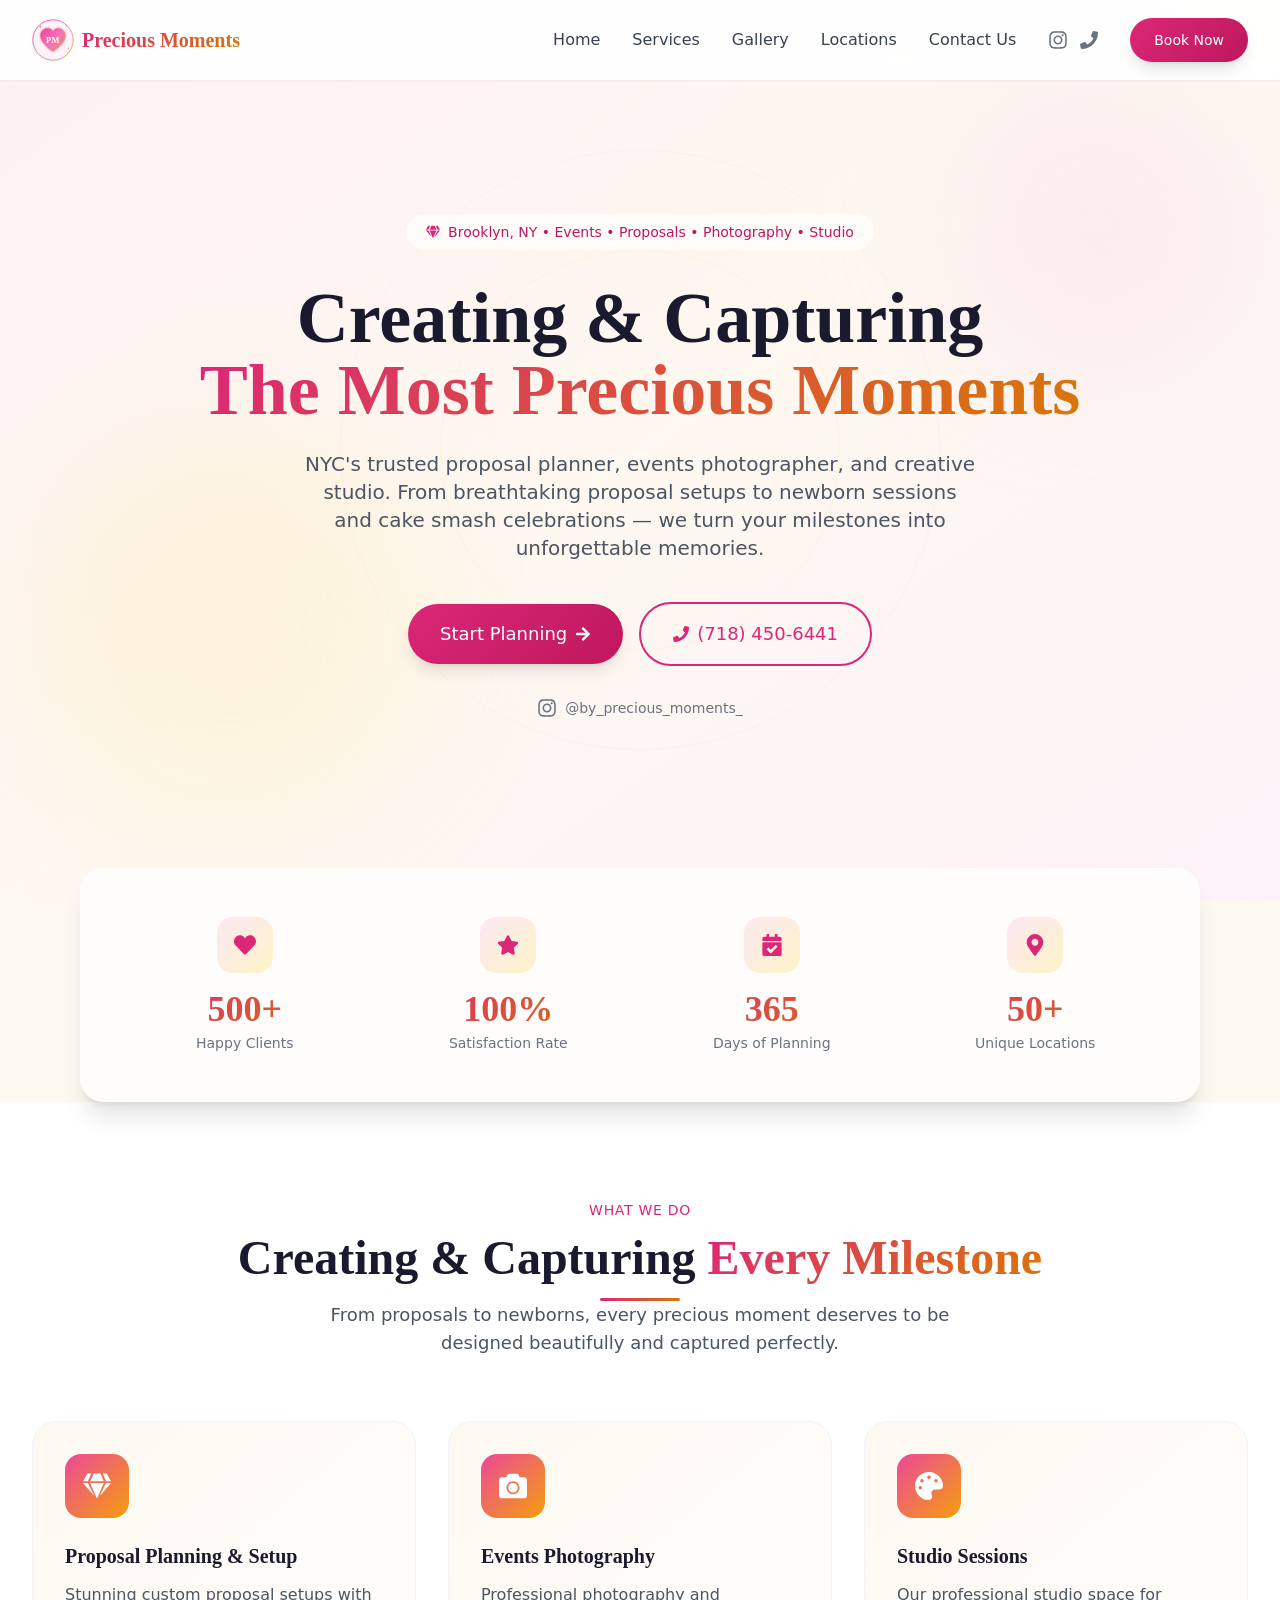
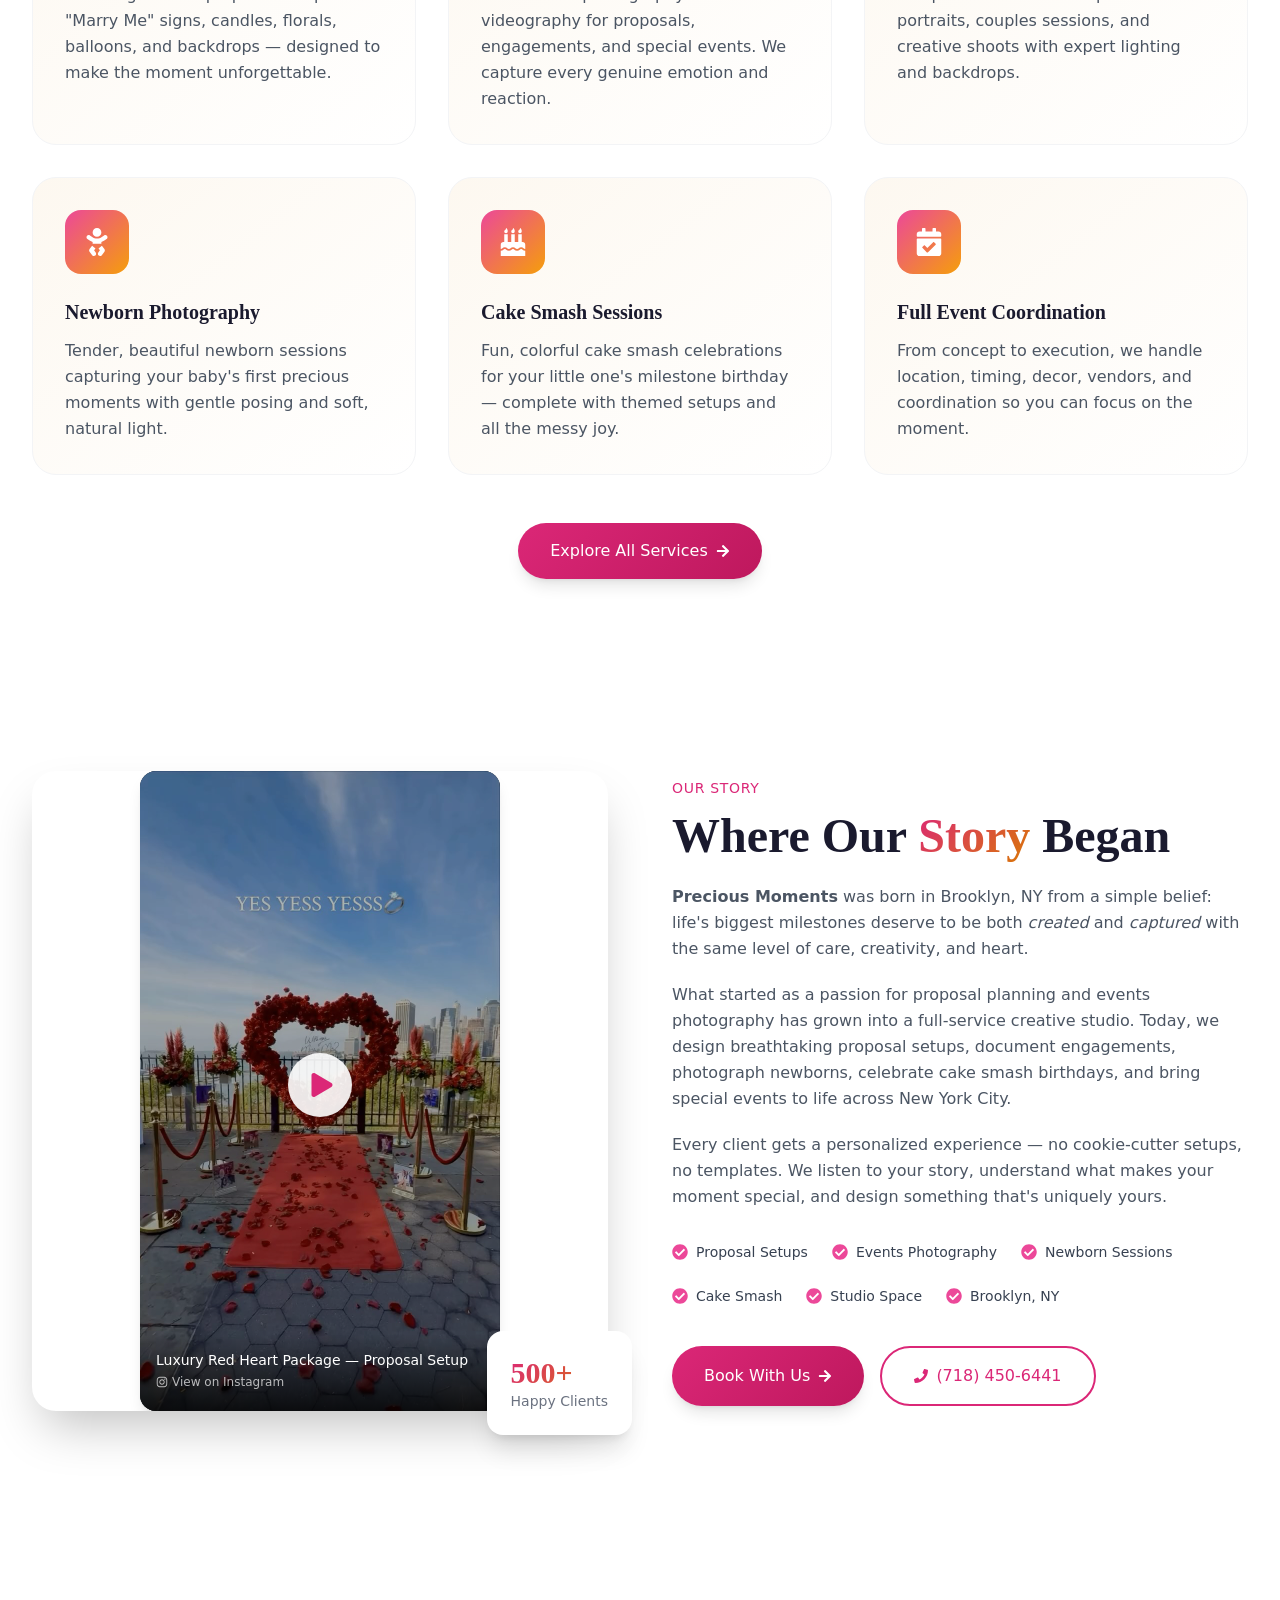
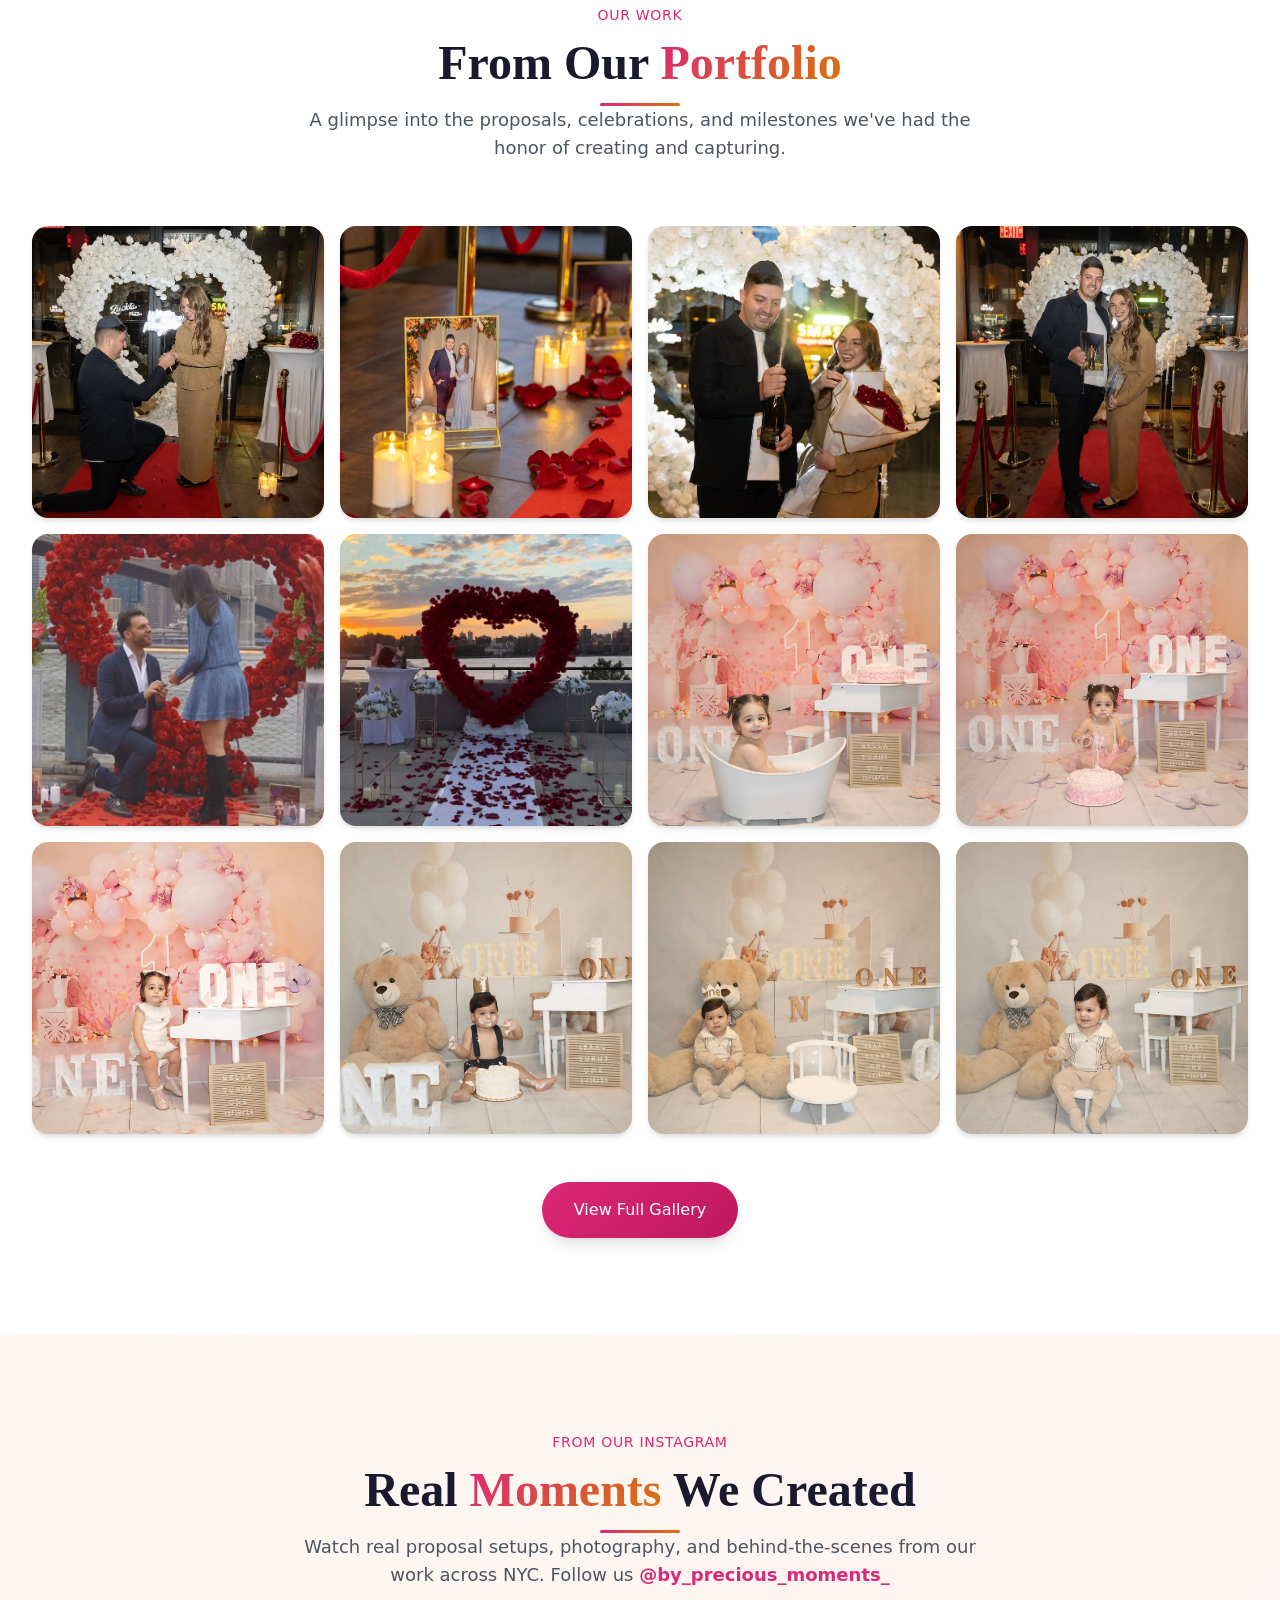
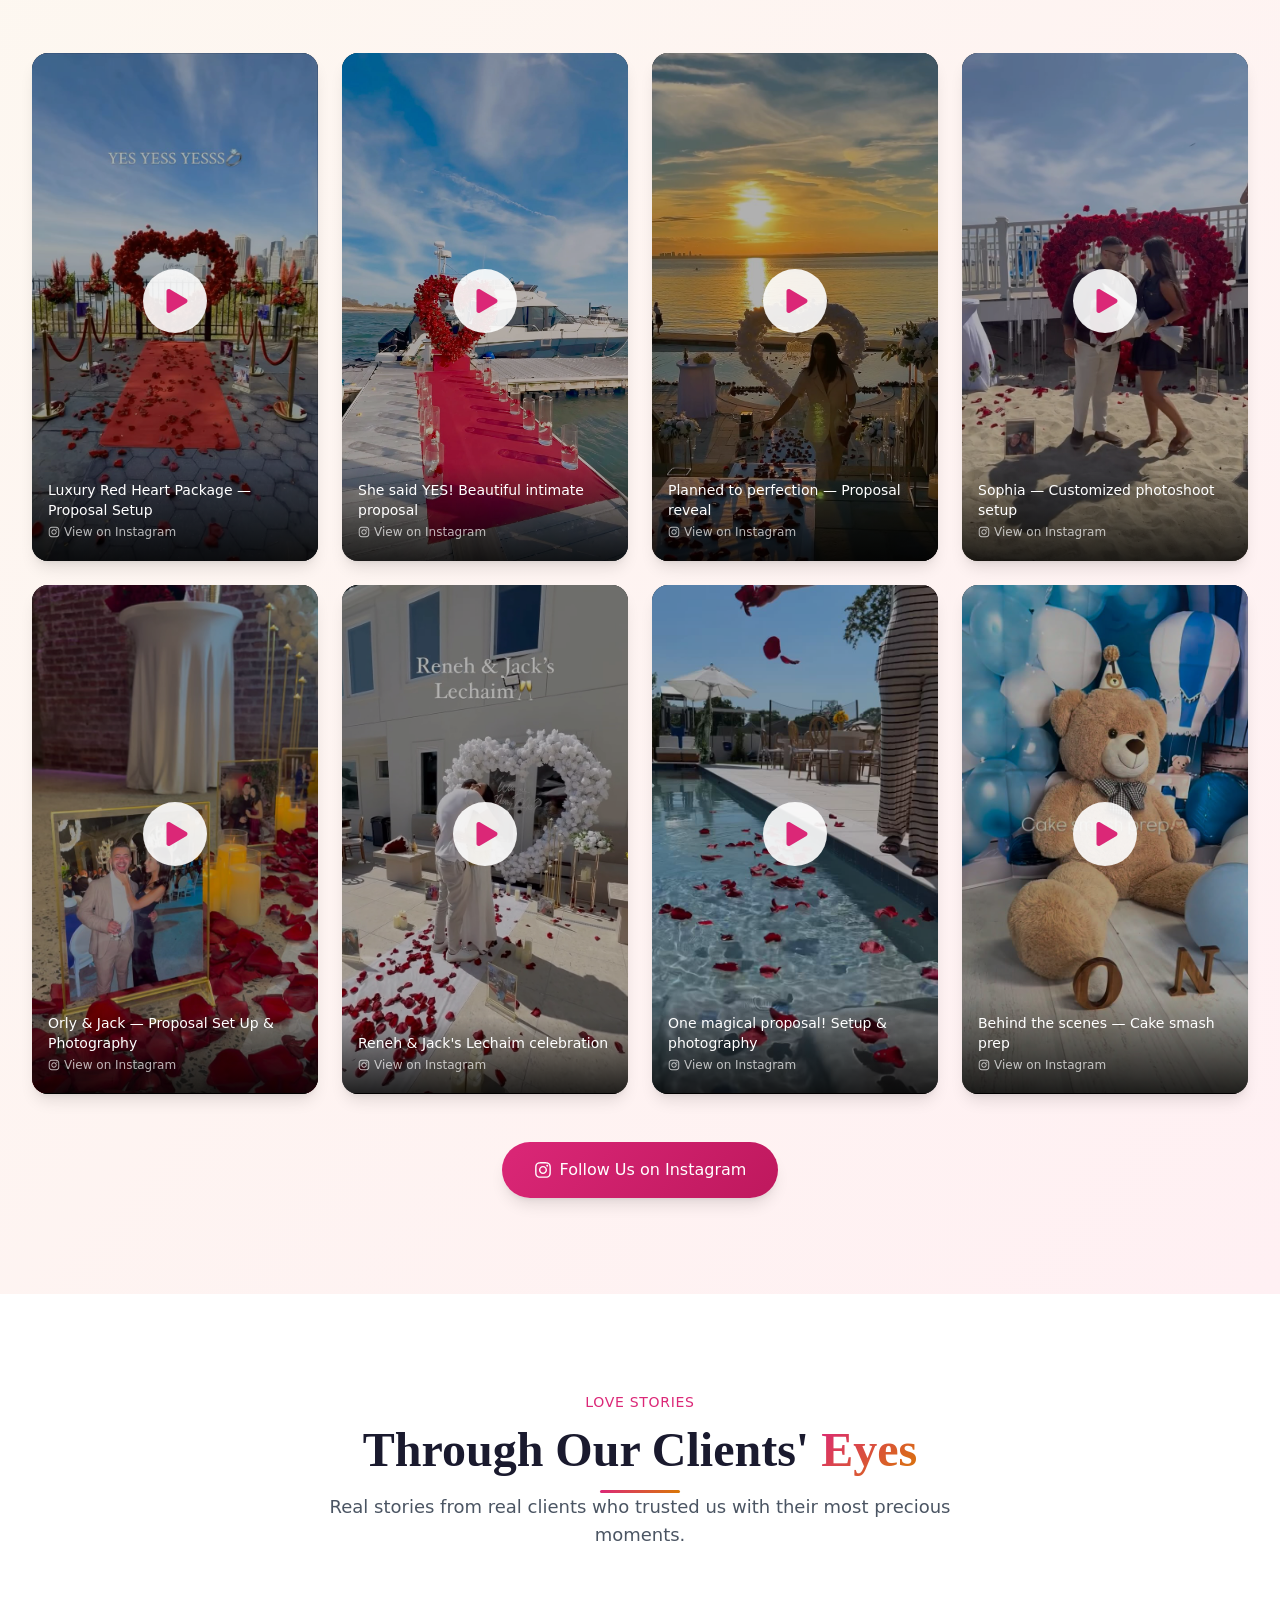
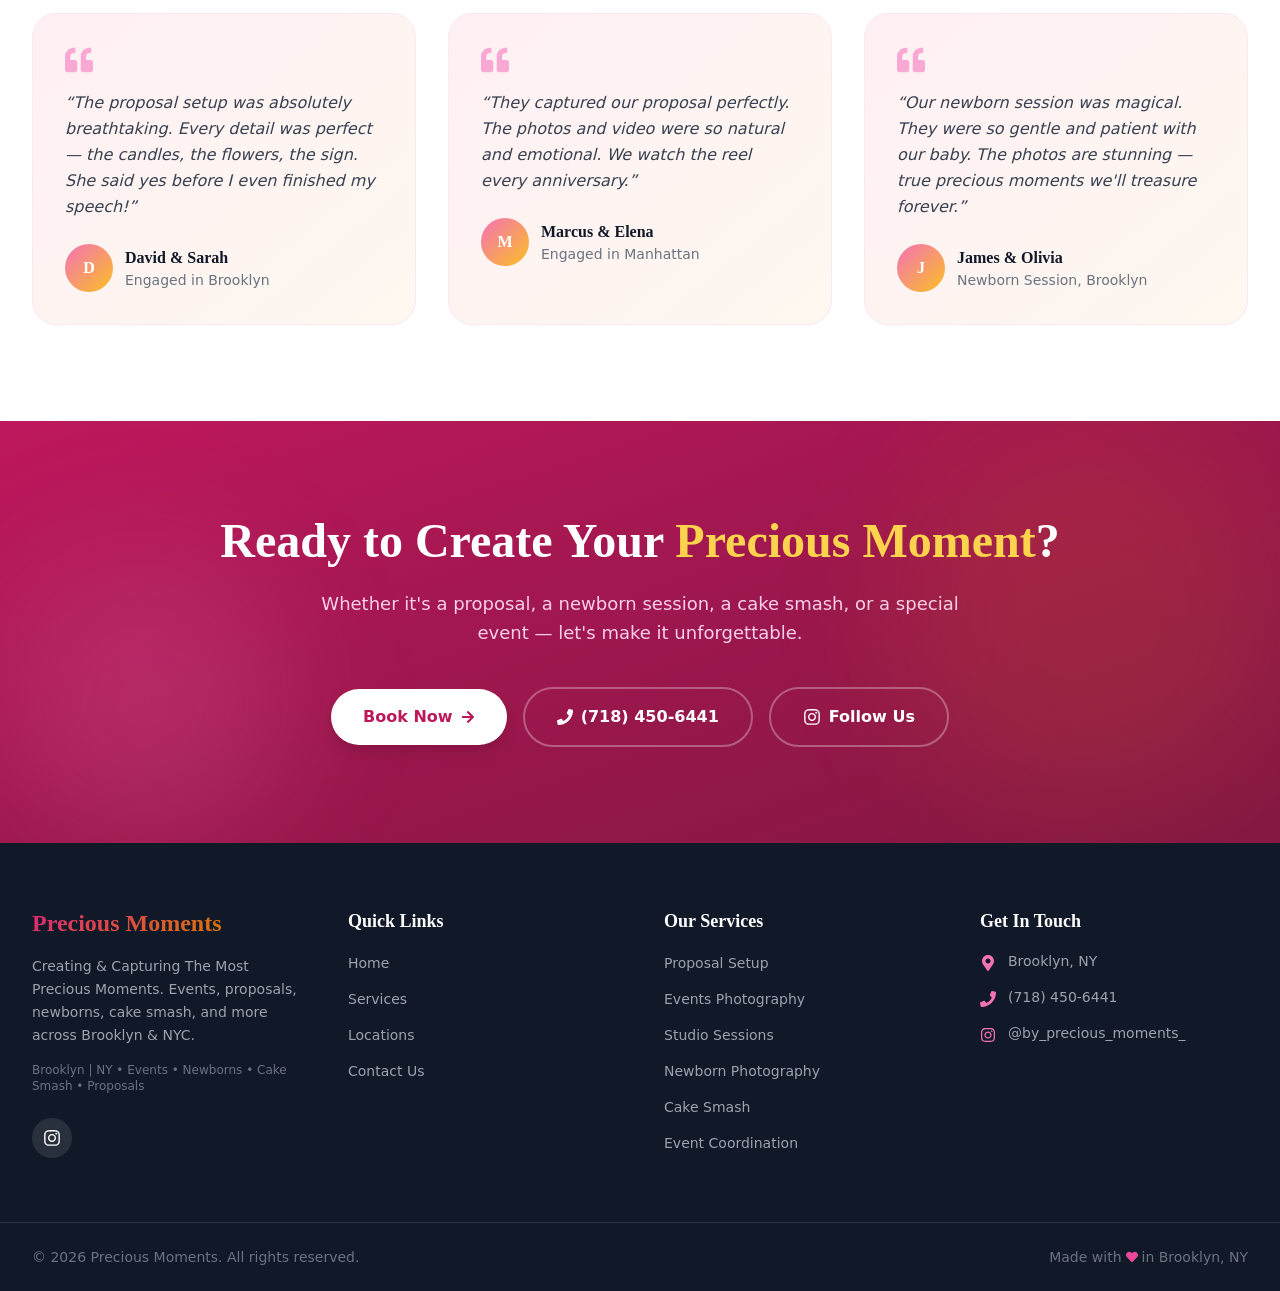
==== commit e70a02a4: "Deploy: add branded navbar icon" ====
--- a/index.html
+++ b/index.html
@@ -1 +1 @@
-<!DOCTYPE html><html lang="en"><head><meta charSet="utf-8"/><meta name="viewport" content="width=device-width, initial-scale=1"/><link rel="stylesheet" href="/_next/static/css/95796517d4702e41.css" data-precedence="next"/><link rel="preload" as="script" fetchPriority="low" href="/_next/static/chunks/webpack-a3c37fcbf859f6f9.js"/><script src="/_next/static/chunks/fd9d1056-74f9772e76a2e3aa.js" async=""></script><script src="/_next/static/chunks/117-345476ce096a8d08.js" async=""></script><script src="/_next/static/chunks/main-app-8a642477b52aa923.js" async=""></script><script src="/_next/static/chunks/8e1d74a4-e41f4e96ef0e1950.js" async=""></script><script src="/_next/static/chunks/599-c6e4dcf2e5b2fef2.js" async=""></script><script src="/_next/static/chunks/498-23d25856a78d8689.js" async=""></script><script src="/_next/static/chunks/800-3fa224bf98664abd.js" async=""></script><script src="/_next/static/chunks/app/page-39bbab13051880ac.js" async=""></script><script src="/_next/static/chunks/app/layout-c239727d8d065b07.js" async=""></script><title>Precious Moments | Events, Proposals, Photography &amp; Newborns in Brooklyn NY</title><meta name="description" content="Precious Moments — Creating &amp; Capturing The Most Precious Moments in Brooklyn, NY. Events, Newborns, Cake Smash, Proposals, Studio Sessions &amp; Photography."/><meta name="keywords" content="proposal planning Brooklyn NY, events photography NYC, newborn photography Brooklyn, cake smash photography, studio sessions NYC, event coordination, precious moments Brooklyn"/><meta property="og:title" content="Precious Moments | Events, Proposals, Photography &amp; Newborns in Brooklyn NY"/><meta property="og:description" content="Creating &amp; Capturing The Most Precious Moments. Events, proposals, newborns, cake smash, studio sessions &amp; more across Brooklyn &amp; NYC."/><meta property="og:locale" content="en_US"/><meta property="og:type" content="website"/><meta name="twitter:card" content="summary"/><meta name="twitter:title" content="Precious Moments | Events, Proposals, Photography &amp; Newborns in Brooklyn NY"/><meta name="twitter:description" content="Creating &amp; Capturing The Most Precious Moments. Events, proposals, newborns, cake smash, studio sessions &amp; more across Brooklyn &amp; NYC."/><script src="/_next/static/chunks/polyfills-42372ed130431b0a.js" noModule=""></script></head><body class="bg-cream"><nav class="fixed top-0 left-0 right-0 z-50 transition-all duration-300 bg-white/90 backdrop-blur-md shadow-sm"><div class="max-w-7xl mx-auto px-4 sm:px-6 lg:px-8"><div class="flex items-center justify-between h-20"><a class="flex items-center space-x-2 group" href="/"><div class="w-10 h-10 rounded-full bg-gradient-to-br from-primary-600 to-gold-500 flex items-center justify-center text-white font-serif text-xl font-bold">P</div><div><span class="text-xl font-serif font-bold gradient-text">Precious Moments</span></div></a><div class="hidden md:flex items-center space-x-8"><a class="text-gray-700 hover:text-primary-600 font-medium transition-colors duration-200 relative group" href="/">Home<span class="absolute -bottom-1 left-0 w-0 h-0.5 bg-gradient-to-r from-primary-600 to-gold-500 transition-all duration-300 group-hover:w-full"></span></a><a class="text-gray-700 hover:text-primary-600 font-medium transition-colors duration-200 relative group" href="/services">Services<span class="absolute -bottom-1 left-0 w-0 h-0.5 bg-gradient-to-r from-primary-600 to-gold-500 transition-all duration-300 group-hover:w-full"></span></a><a class="text-gray-700 hover:text-primary-600 font-medium transition-colors duration-200 relative group" href="/gallery">Gallery<span class="absolute -bottom-1 left-0 w-0 h-0.5 bg-gradient-to-r from-primary-600 to-gold-500 transition-all duration-300 group-hover:w-full"></span></a><a class="text-gray-700 hover:text-primary-600 font-medium transition-colors duration-200 relative group" href="/locations">Locations<span class="absolute -bottom-1 left-0 w-0 h-0.5 bg-gradient-to-r from-primary-600 to-gold-500 transition-all duration-300 group-hover:w-full"></span></a><a class="text-gray-700 hover:text-primary-600 font-medium transition-colors duration-200 relative group" href="/contact">Contact Us<span class="absolute -bottom-1 left-0 w-0 h-0.5 bg-gradient-to-r from-primary-600 to-gold-500 transition-all duration-300 group-hover:w-full"></span></a><div class="flex items-center space-x-3 ml-4"><a href="https://www.instagram.com/by_precious_moments_/" target="_blank" rel="noopener noreferrer" class="text-gray-500 hover:text-primary-600 transition-colors" aria-label="Instagram"><svg stroke="currentColor" fill="currentColor" stroke-width="0" viewBox="0 0 448 512" height="20" width="20" xmlns="http://www.w3.org/2000/svg"><path d="M224.1 141c-63.6 0-114.9 51.3-114.9 114.9s51.3 114.9 114.9 114.9S339 319.5 339 255.9 287.7 141 224.1 141zm0 189.6c-41.1 0-74.7-33.5-74.7-74.7s33.5-74.7 74.7-74.7 74.7 33.5 74.7 74.7-33.6 74.7-74.7 74.7zm146.4-194.3c0 14.9-12 26.8-26.8 26.8-14.9 0-26.8-12-26.8-26.8s12-26.8 26.8-26.8 26.8 12 26.8 26.8zm76.1 27.2c-1.7-35.9-9.9-67.7-36.2-93.9-26.2-26.2-58-34.4-93.9-36.2-37-2.1-147.9-2.1-184.9 0-35.8 1.7-67.6 9.9-93.9 36.1s-34.4 58-36.2 93.9c-2.1 37-2.1 147.9 0 184.9 1.7 35.9 9.9 67.7 36.2 93.9s58 34.4 93.9 36.2c37 2.1 147.9 2.1 184.9 0 35.9-1.7 67.7-9.9 93.9-36.2 26.2-26.2 34.4-58 36.2-93.9 2.1-37 2.1-147.8 0-184.8zM398.8 388c-7.8 19.6-22.9 34.7-42.6 42.6-29.5 11.7-99.5 9-132.1 9s-102.7 2.6-132.1-9c-19.6-7.8-34.7-22.9-42.6-42.6-11.7-29.5-9-99.5-9-132.1s-2.6-102.7 9-132.1c7.8-19.6 22.9-34.7 42.6-42.6 29.5-11.7 99.5-9 132.1-9s102.7-2.6 132.1 9c19.6 7.8 34.7 22.9 42.6 42.6 11.7 29.5 9 99.5 9 132.1s2.7 102.7-9 132.1z"></path></svg></a><a href="tel:+17184506441" class="text-gray-500 hover:text-primary-600 transition-colors" aria-label="Call Us"><svg stroke="currentColor" fill="currentColor" stroke-width="0" viewBox="0 0 512 512" height="18" width="18" xmlns="http://www.w3.org/2000/svg"><path d="M493.4 24.6l-104-24c-11.3-2.6-22.9 3.3-27.5 13.9l-48 112c-4.2 9.8-1.4 21.3 6.9 28l60.6 49.6c-36 76.7-98.9 140.5-177.2 177.2l-49.6-60.6c-6.8-8.3-18.2-11.1-28-6.9l-112 48C3.9 366.5-2 378.1.6 389.4l24 104C27.1 504.2 36.7 512 48 512c256.1 0 464-207.5 464-464 0-11.2-7.7-20.9-18.6-23.4z"></path></svg></a></div><a class="btn-primary text-sm !px-6 !py-3" href="/contact">Book Now</a></div><button class="md:hidden p-2 text-gray-700" aria-label="Toggle navigation menu"><svg stroke="currentColor" fill="currentColor" stroke-width="0" viewBox="0 0 448 512" height="24" width="24" xmlns="http://www.w3.org/2000/svg"><path d="M16 132h416c8.837 0 16-7.163 16-16V76c0-8.837-7.163-16-16-16H16C7.163 60 0 67.163 0 76v40c0 8.837 7.163 16 16 16zm0 160h416c8.837 0 16-7.163 16-16v-40c0-8.837-7.163-16-16-16H16c-8.837 0-16 7.163-16 16v40c0 8.837 7.163 16 16 16zm0 160h416c8.837 0 16-7.163 16-16v-40c0-8.837-7.163-16-16-16H16c-8.837 0-16 7.163-16 16v40c0 8.837 7.163 16 16 16z"></path></svg></button></div></div><div class="md:hidden overflow-hidden transition-all duration-300 max-h-0 opacity-0"><div class="bg-white/95 backdrop-blur-md border-t px-4 py-6 space-y-4"><a class="block text-gray-700 hover:text-primary-600 font-medium py-2" href="/">Home</a><a class="block text-gray-700 hover:text-primary-600 font-medium py-2" href="/services">Services</a><a class="block text-gray-700 hover:text-primary-600 font-medium py-2" href="/gallery">Gallery</a><a class="block text-gray-700 hover:text-primary-600 font-medium py-2" href="/locations">Locations</a><a class="block text-gray-700 hover:text-primary-600 font-medium py-2" href="/contact">Contact Us</a><a href="tel:+17184506441" class="block text-gray-700 hover:text-primary-600 font-medium py-2">📞 (718) 450-6441</a><a class="btn-primary text-sm !px-6 !py-3 w-full text-center" href="/contact">Book Now</a></div></div></nav><main><section class="relative min-h-screen flex items-center justify-center overflow-hidden"><div class="absolute inset-0 bg-gradient-to-br from-blush via-cream to-primary-50"></div><div class="absolute top-20 right-10 w-72 h-72 bg-primary-200/30 rounded-full blur-3xl animate-float"></div><div class="absolute bottom-20 left-10 w-96 h-96 bg-gold-200/20 rounded-full blur-3xl"></div><div class="absolute top-1/2 left-1/2 -translate-x-1/2 -translate-y-1/2 w-[600px] h-[600px] border border-primary-200/20 rounded-full"></div><div class="absolute top-1/2 left-1/2 -translate-x-1/2 -translate-y-1/2 w-[400px] h-[400px] border border-gold-200/20 rounded-full"></div><div class="relative z-10 max-w-5xl mx-auto px-4 text-center pt-24 pb-16"><div class="inline-flex items-center gap-2 bg-white/60 backdrop-blur-sm rounded-full px-5 py-2 mb-8 animate-fade-in-up"><svg stroke="currentColor" fill="currentColor" stroke-width="0" viewBox="0 0 576 512" class="text-primary-600" height="14" width="14" xmlns="http://www.w3.org/2000/svg"><path d="M485.5 0L576 160H474.9L405.7 0h79.8zm-128 0l69.2 160H149.3L218.5 0h139zm-267 0h79.8l-69.2 160H0L90.5 0zM0 192h100.7l123 251.7c1.5 3.1-2.7 5.9-5 3.3L0 192zm148.2 0h279.6l-137 318.2c-1 2.4-4.5 2.4-5.5 0L148.2 192zm204.1 251.7l123-251.7H576L357.3 446.9c-2.3 2.7-6.5-.1-5-3.2z"></path></svg><span class="text-sm font-medium text-primary-700">Brooklyn, NY • Events • Proposals • Photography • Studio</span></div><h1 class="text-5xl sm:text-6xl lg:text-7xl font-serif font-bold leading-tight mb-6 animate-fade-in-up">Creating &amp; Capturing<span class="block gradient-text">The Most Precious Moments</span></h1><p class="text-lg sm:text-xl text-gray-600 max-w-2xl mx-auto mb-10 leading-relaxed animate-fade-in-up-delay-1">NYC&#x27;s trusted proposal planner, events photographer, and creative studio. From breathtaking proposal setups to newborn sessions and cake smash celebrations — we turn your milestones into unforgettable memories.</p><div class="flex flex-col sm:flex-row items-center justify-center gap-4 animate-fade-in-up-delay-2"><a class="btn-primary text-lg" href="/contact">Start Planning<svg stroke="currentColor" fill="currentColor" stroke-width="0" viewBox="0 0 448 512" class="ml-2" height="16" width="16" xmlns="http://www.w3.org/2000/svg"><path d="M190.5 66.9l22.2-22.2c9.4-9.4 24.6-9.4 33.9 0L441 239c9.4 9.4 9.4 24.6 0 33.9L246.6 467.3c-9.4 9.4-24.6 9.4-33.9 0l-22.2-22.2c-9.5-9.5-9.3-25 .4-34.3L311.4 296H24c-13.3 0-24-10.7-24-24v-32c0-13.3 10.7-24 24-24h287.4L190.9 101.2c-9.8-9.3-10-24.8-.4-34.3z"></path></svg></a><a href="tel:+17184506441" class="btn-secondary text-lg"><svg stroke="currentColor" fill="currentColor" stroke-width="0" viewBox="0 0 512 512" class="mr-2" height="16" width="16" xmlns="http://www.w3.org/2000/svg"><path d="M493.4 24.6l-104-24c-11.3-2.6-22.9 3.3-27.5 13.9l-48 112c-4.2 9.8-1.4 21.3 6.9 28l60.6 49.6c-36 76.7-98.9 140.5-177.2 177.2l-49.6-60.6c-6.8-8.3-18.2-11.1-28-6.9l-112 48C3.9 366.5-2 378.1.6 389.4l24 104C27.1 504.2 36.7 512 48 512c256.1 0 464-207.5 464-464 0-11.2-7.7-20.9-18.6-23.4z"></path></svg>(718) 450-6441</a></div><div class="flex items-center justify-center gap-6 mt-8 animate-fade-in-up-delay-3"><a href="https://www.instagram.com/by_precious_moments_/" target="_blank" rel="noopener noreferrer" class="flex items-center gap-2 text-gray-500 hover:text-primary-600 transition-colors"><svg stroke="currentColor" fill="currentColor" stroke-width="0" viewBox="0 0 448 512" height="20" width="20" xmlns="http://www.w3.org/2000/svg"><path d="M224.1 141c-63.6 0-114.9 51.3-114.9 114.9s51.3 114.9 114.9 114.9S339 319.5 339 255.9 287.7 141 224.1 141zm0 189.6c-41.1 0-74.7-33.5-74.7-74.7s33.5-74.7 74.7-74.7 74.7 33.5 74.7 74.7-33.6 74.7-74.7 74.7zm146.4-194.3c0 14.9-12 26.8-26.8 26.8-14.9 0-26.8-12-26.8-26.8s12-26.8 26.8-26.8 26.8 12 26.8 26.8zm76.1 27.2c-1.7-35.9-9.9-67.7-36.2-93.9-26.2-26.2-58-34.4-93.9-36.2-37-2.1-147.9-2.1-184.9 0-35.8 1.7-67.6 9.9-93.9 36.1s-34.4 58-36.2 93.9c-2.1 37-2.1 147.9 0 184.9 1.7 35.9 9.9 67.7 36.2 93.9s58 34.4 93.9 36.2c37 2.1 147.9 2.1 184.9 0 35.9-1.7 67.7-9.9 93.9-36.2 26.2-26.2 34.4-58 36.2-93.9 2.1-37 2.1-147.8 0-184.8zM398.8 388c-7.8 19.6-22.9 34.7-42.6 42.6-29.5 11.7-99.5 9-132.1 9s-102.7 2.6-132.1-9c-19.6-7.8-34.7-22.9-42.6-42.6-11.7-29.5-9-99.5-9-132.1s-2.6-102.7 9-132.1c7.8-19.6 22.9-34.7 42.6-42.6 29.5-11.7 99.5-9 132.1-9s102.7-2.6 132.1 9c19.6 7.8 34.7 22.9 42.6 42.6 11.7 29.5 9 99.5 9 132.1s2.7 102.7-9 132.1z"></path></svg><span class="text-sm font-medium">@by_precious_moments_</span></a></div></div></section><section class="relative -mt-8 z-20 max-w-6xl mx-auto px-4"><div class="glass-card rounded-3xl p-8 sm:p-12 shadow-xl"><div class="grid grid-cols-2 lg:grid-cols-4 gap-8"><div class="text-center group"><div class="inline-flex items-center justify-center w-14 h-14 rounded-2xl bg-gradient-to-br from-primary-100 to-gold-100 mb-4 group-hover:scale-110 transition-transform"><svg stroke="currentColor" fill="currentColor" stroke-width="0" viewBox="0 0 512 512" class="text-primary-600" height="22" width="22" xmlns="http://www.w3.org/2000/svg"><path d="M462.3 62.6C407.5 15.9 326 24.3 275.7 76.2L256 96.5l-19.7-20.3C186.1 24.3 104.5 15.9 49.7 62.6c-62.8 53.6-66.1 149.8-9.9 207.9l193.5 199.8c12.5 12.9 32.8 12.9 45.3 0l193.5-199.8c56.3-58.1 53-154.3-9.8-207.9z"></path></svg></div><div class="text-3xl sm:text-4xl font-serif font-bold gradient-text mb-1">500+</div><div class="text-gray-500 text-sm font-medium">Happy Clients</div></div><div class="text-center group"><div class="inline-flex items-center justify-center w-14 h-14 rounded-2xl bg-gradient-to-br from-primary-100 to-gold-100 mb-4 group-hover:scale-110 transition-transform"><svg stroke="currentColor" fill="currentColor" stroke-width="0" viewBox="0 0 576 512" class="text-primary-600" height="22" width="22" xmlns="http://www.w3.org/2000/svg"><path d="M259.3 17.8L194 150.2 47.9 171.5c-26.2 3.8-36.7 36.1-17.7 54.6l105.7 103-25 145.5c-4.5 26.3 23.2 46 46.4 33.7L288 439.6l130.7 68.7c23.2 12.2 50.9-7.4 46.4-33.7l-25-145.5 105.7-103c19-18.5 8.5-50.8-17.7-54.6L382 150.2 316.7 17.8c-11.7-23.6-45.6-23.9-57.4 0z"></path></svg></div><div class="text-3xl sm:text-4xl font-serif font-bold gradient-text mb-1">100%</div><div class="text-gray-500 text-sm font-medium">Satisfaction Rate</div></div><div class="text-center group"><div class="inline-flex items-center justify-center w-14 h-14 rounded-2xl bg-gradient-to-br from-primary-100 to-gold-100 mb-4 group-hover:scale-110 transition-transform"><svg stroke="currentColor" fill="currentColor" stroke-width="0" viewBox="0 0 448 512" class="text-primary-600" height="22" width="22" xmlns="http://www.w3.org/2000/svg"><path d="M436 160H12c-6.627 0-12-5.373-12-12v-36c0-26.51 21.49-48 48-48h48V12c0-6.627 5.373-12 12-12h40c6.627 0 12 5.373 12 12v52h128V12c0-6.627 5.373-12 12-12h40c6.627 0 12 5.373 12 12v52h48c26.51 0 48 21.49 48 48v36c0 6.627-5.373 12-12 12zM12 192h424c6.627 0 12 5.373 12 12v260c0 26.51-21.49 48-48 48H48c-26.51 0-48-21.49-48-48V204c0-6.627 5.373-12 12-12zm333.296 95.947l-28.169-28.398c-4.667-4.705-12.265-4.736-16.97-.068L194.12 364.665l-45.98-46.352c-4.667-4.705-12.266-4.736-16.971-.068l-28.397 28.17c-4.705 4.667-4.736 12.265-.068 16.97l82.601 83.269c4.667 4.705 12.265 4.736 16.97.068l142.953-141.805c4.705-4.667 4.736-12.265.068-16.97z"></path></svg></div><div class="text-3xl sm:text-4xl font-serif font-bold gradient-text mb-1">365</div><div class="text-gray-500 text-sm font-medium">Days of Planning</div></div><div class="text-center group"><div class="inline-flex items-center justify-center w-14 h-14 rounded-2xl bg-gradient-to-br from-primary-100 to-gold-100 mb-4 group-hover:scale-110 transition-transform"><svg stroke="currentColor" fill="currentColor" stroke-width="0" viewBox="0 0 384 512" class="text-primary-600" height="22" width="22" xmlns="http://www.w3.org/2000/svg"><path d="M172.268 501.67C26.97 291.031 0 269.413 0 192 0 85.961 85.961 0 192 0s192 85.961 192 192c0 77.413-26.97 99.031-172.268 309.67-9.535 13.774-29.93 13.773-39.464 0zM192 272c44.183 0 80-35.817 80-80s-35.817-80-80-80-80 35.817-80 80 35.817 80 80 80z"></path></svg></div><div class="text-3xl sm:text-4xl font-serif font-bold gradient-text mb-1">50+</div><div class="text-gray-500 text-sm font-medium">Unique Locations</div></div></div></div></section><section class="py-24 bg-white"><div class="max-w-7xl mx-auto px-4 sm:px-6 lg:px-8"><div class="text-center mb-16"><span class="text-primary-600 font-medium text-sm uppercase tracking-wider">What We Do</span><h2 class="text-4xl sm:text-5xl font-serif font-bold mt-3 mb-4">Creating &amp; Capturing<!-- --> <span class="gradient-text">Every Milestone</span></h2><div class="section-divider mb-6"></div><p class="text-gray-600 max-w-2xl mx-auto text-lg">From proposals to newborns, every precious moment deserves to be designed beautifully and captured perfectly.</p></div><div class="grid grid-cols-1 md:grid-cols-2 lg:grid-cols-3 gap-8"><div class="group p-8 rounded-3xl bg-gradient-to-br from-cream to-white border border-gray-100 hover:shadow-2xl hover:-translate-y-2 transition-all duration-500"><div class="w-16 h-16 rounded-2xl bg-gradient-to-br from-primary-500 to-gold-500 flex items-center justify-center mb-6 group-hover:scale-110 transition-transform duration-300"><svg stroke="currentColor" fill="currentColor" stroke-width="0" viewBox="0 0 576 512" class="text-white" height="28" width="28" xmlns="http://www.w3.org/2000/svg"><path d="M485.5 0L576 160H474.9L405.7 0h79.8zm-128 0l69.2 160H149.3L218.5 0h139zm-267 0h79.8l-69.2 160H0L90.5 0zM0 192h100.7l123 251.7c1.5 3.1-2.7 5.9-5 3.3L0 192zm148.2 0h279.6l-137 318.2c-1 2.4-4.5 2.4-5.5 0L148.2 192zm204.1 251.7l123-251.7H576L357.3 446.9c-2.3 2.7-6.5-.1-5-3.2z"></path></svg></div><h3 class="text-xl font-serif font-bold mb-3">Proposal Planning &amp; Setup</h3><p class="text-gray-600 leading-relaxed">Stunning custom proposal setups with &quot;Marry Me&quot; signs, candles, florals, balloons, and backdrops — designed to make the moment unforgettable.</p></div><div class="group p-8 rounded-3xl bg-gradient-to-br from-cream to-white border border-gray-100 hover:shadow-2xl hover:-translate-y-2 transition-all duration-500"><div class="w-16 h-16 rounded-2xl bg-gradient-to-br from-primary-500 to-gold-500 flex items-center justify-center mb-6 group-hover:scale-110 transition-transform duration-300"><svg stroke="currentColor" fill="currentColor" stroke-width="0" viewBox="0 0 512 512" class="text-white" height="28" width="28" xmlns="http://www.w3.org/2000/svg"><path d="M512 144v288c0 26.5-21.5 48-48 48H48c-26.5 0-48-21.5-48-48V144c0-26.5 21.5-48 48-48h88l12.3-32.9c7-18.7 24.9-31.1 44.9-31.1h125.5c20 0 37.9 12.4 44.9 31.1L376 96h88c26.5 0 48 21.5 48 48zM376 288c0-66.2-53.8-120-120-120s-120 53.8-120 120 53.8 120 120 120 120-53.8 120-120zm-32 0c0 48.5-39.5 88-88 88s-88-39.5-88-88 39.5-88 88-88 88 39.5 88 88z"></path></svg></div><h3 class="text-xl font-serif font-bold mb-3">Events Photography</h3><p class="text-gray-600 leading-relaxed">Professional photography and videography for proposals, engagements, and special events. We capture every genuine emotion and reaction.</p></div><div class="group p-8 rounded-3xl bg-gradient-to-br from-cream to-white border border-gray-100 hover:shadow-2xl hover:-translate-y-2 transition-all duration-500"><div class="w-16 h-16 rounded-2xl bg-gradient-to-br from-primary-500 to-gold-500 flex items-center justify-center mb-6 group-hover:scale-110 transition-transform duration-300"><svg stroke="currentColor" fill="currentColor" stroke-width="0" viewBox="0 0 512 512" class="text-white" height="28" width="28" xmlns="http://www.w3.org/2000/svg"><path d="M204.3 5C104.9 24.4 24.8 104.3 5.2 203.4c-37 187 131.7 326.4 258.8 306.7 41.2-6.4 61.4-54.6 42.5-91.7-23.1-45.4 9.9-98.4 60.9-98.4h79.7c35.8 0 64.8-29.6 64.9-65.3C511.5 97.1 368.1-26.9 204.3 5zM96 320c-17.7 0-32-14.3-32-32s14.3-32 32-32 32 14.3 32 32-14.3 32-32 32zm32-128c-17.7 0-32-14.3-32-32s14.3-32 32-32 32 14.3 32 32-14.3 32-32 32zm128-64c-17.7 0-32-14.3-32-32s14.3-32 32-32 32 14.3 32 32-14.3 32-32 32zm128 64c-17.7 0-32-14.3-32-32s14.3-32 32-32 32 14.3 32 32-14.3 32-32 32z"></path></svg></div><h3 class="text-xl font-serif font-bold mb-3">Studio Sessions</h3><p class="text-gray-600 leading-relaxed">Our professional studio space for portraits, couples sessions, and creative shoots with expert lighting and backdrops.</p></div><div class="group p-8 rounded-3xl bg-gradient-to-br from-cream to-white border border-gray-100 hover:shadow-2xl hover:-translate-y-2 transition-all duration-500"><div class="w-16 h-16 rounded-2xl bg-gradient-to-br from-primary-500 to-gold-500 flex items-center justify-center mb-6 group-hover:scale-110 transition-transform duration-300"><svg stroke="currentColor" fill="currentColor" stroke-width="0" viewBox="0 0 384 512" class="text-white" height="28" width="28" xmlns="http://www.w3.org/2000/svg"><path d="M192 160c44.2 0 80-35.8 80-80S236.2 0 192 0s-80 35.8-80 80 35.8 80 80 80zm-53.4 248.8l25.6-32-61.5-51.2L56.8 383c-11.4 14.2-11.7 34.4-.8 49l48 64c7.9 10.5 19.9 16 32 16 8.3 0 16.8-2.6 24-8 17.7-13.2 21.2-38.3 8-56l-29.4-39.2zm142.7-83.2l-61.5 51.2 25.6 32L216 448c-13.2 17.7-9.7 42.8 8 56 7.2 5.4 15.6 8 24 8 12.2 0 24.2-5.5 32-16l48-64c10.9-14.6 10.6-34.8-.8-49l-45.9-57.4zM376.7 145c-12.7-18.1-37.6-22.4-55.7-9.8l-40.6 28.5c-52.7 37-124.2 37-176.8 0L63 135.3C44.9 122.6 20 127 7.3 145-5.4 163.1-1 188 17 200.7l40.6 28.5c17 11.9 35.4 20.9 54.4 27.9V288h160v-30.8c19-7 37.4-16 54.4-27.9l40.6-28.5c18.1-12.8 22.4-37.7 9.7-55.8z"></path></svg></div><h3 class="text-xl font-serif font-bold mb-3">Newborn Photography</h3><p class="text-gray-600 leading-relaxed">Tender, beautiful newborn sessions capturing your baby&#x27;s first precious moments with gentle posing and soft, natural light.</p></div><div class="group p-8 rounded-3xl bg-gradient-to-br from-cream to-white border border-gray-100 hover:shadow-2xl hover:-translate-y-2 transition-all duration-500"><div class="w-16 h-16 rounded-2xl bg-gradient-to-br from-primary-500 to-gold-500 flex items-center justify-center mb-6 group-hover:scale-110 transition-transform duration-300"><svg stroke="currentColor" fill="currentColor" stroke-width="0" viewBox="0 0 448 512" class="text-white" height="28" width="28" xmlns="http://www.w3.org/2000/svg"><path d="M448 384c-28.02 0-31.26-32-74.5-32-43.43 0-46.825 32-74.75 32-27.695 0-31.454-32-74.75-32-42.842 0-47.218 32-74.5 32-28.148 0-31.202-32-74.75-32-43.547 0-46.653 32-74.75 32v-80c0-26.5 21.5-48 48-48h16V112h64v144h64V112h64v144h64V112h64v144h16c26.5 0 48 21.5 48 48v80zm0 128H0v-96c43.356 0 46.767-32 74.75-32 27.951 0 31.253 32 74.75 32 42.843 0 47.217-32 74.5-32 28.148 0 31.201 32 74.75 32 43.357 0 46.767-32 74.75-32 27.488 0 31.252 32 74.5 32v96zM96 96c-17.75 0-32-14.25-32-32 0-31 32-23 32-64 12 0 32 29.5 32 56s-14.25 40-32 40zm128 0c-17.75 0-32-14.25-32-32 0-31 32-23 32-64 12 0 32 29.5 32 56s-14.25 40-32 40zm128 0c-17.75 0-32-14.25-32-32 0-31 32-23 32-64 12 0 32 29.5 32 56s-14.25 40-32 40z"></path></svg></div><h3 class="text-xl font-serif font-bold mb-3">Cake Smash Sessions</h3><p class="text-gray-600 leading-relaxed">Fun, colorful cake smash celebrations for your little one&#x27;s milestone birthday — complete with themed setups and all the messy joy.</p></div><div class="group p-8 rounded-3xl bg-gradient-to-br from-cream to-white border border-gray-100 hover:shadow-2xl hover:-translate-y-2 transition-all duration-500"><div class="w-16 h-16 rounded-2xl bg-gradient-to-br from-primary-500 to-gold-500 flex items-center justify-center mb-6 group-hover:scale-110 transition-transform duration-300"><svg stroke="currentColor" fill="currentColor" stroke-width="0" viewBox="0 0 448 512" class="text-white" height="28" width="28" xmlns="http://www.w3.org/2000/svg"><path d="M436 160H12c-6.627 0-12-5.373-12-12v-36c0-26.51 21.49-48 48-48h48V12c0-6.627 5.373-12 12-12h40c6.627 0 12 5.373 12 12v52h128V12c0-6.627 5.373-12 12-12h40c6.627 0 12 5.373 12 12v52h48c26.51 0 48 21.49 48 48v36c0 6.627-5.373 12-12 12zM12 192h424c6.627 0 12 5.373 12 12v260c0 26.51-21.49 48-48 48H48c-26.51 0-48-21.49-48-48V204c0-6.627 5.373-12 12-12zm333.296 95.947l-28.169-28.398c-4.667-4.705-12.265-4.736-16.97-.068L194.12 364.665l-45.98-46.352c-4.667-4.705-12.266-4.736-16.971-.068l-28.397 28.17c-4.705 4.667-4.736 12.265-.068 16.97l82.601 83.269c4.667 4.705 12.265 4.736 16.97.068l142.953-141.805c4.705-4.667 4.736-12.265.068-16.97z"></path></svg></div><h3 class="text-xl font-serif font-bold mb-3">Full Event Coordination</h3><p class="text-gray-600 leading-relaxed">From concept to execution, we handle location, timing, decor, vendors, and coordination so you can focus on the moment.</p></div></div><div class="text-center mt-12"><a class="btn-primary" href="/services">Explore All Services<svg stroke="currentColor" fill="currentColor" stroke-width="0" viewBox="0 0 448 512" class="ml-2" height="14" width="14" xmlns="http://www.w3.org/2000/svg"><path d="M190.5 66.9l22.2-22.2c9.4-9.4 24.6-9.4 33.9 0L441 239c9.4 9.4 9.4 24.6 0 33.9L246.6 467.3c-9.4 9.4-24.6 9.4-33.9 0l-22.2-22.2c-9.5-9.5-9.3-25 .4-34.3L311.4 296H24c-13.3 0-24-10.7-24-24v-32c0-13.3 10.7-24 24-24h287.4L190.9 101.2c-9.8-9.3-10-24.8-.4-34.3z"></path></svg></a></div></div></section><section class="py-24 bg-white"><div class="max-w-7xl mx-auto px-4 sm:px-6 lg:px-8"><div class="grid lg:grid-cols-2 gap-16 items-center"><div class="relative"><div class="relative rounded-3xl overflow-hidden shadow-2xl"><div class="group relative rounded-2xl overflow-hidden shadow-lg bg-black aspect-[9/16] max-w-[360px] mx-auto"><video src="/images/reels/luxury-red-heart-proposal.mp4" poster="/images/reels/luxury-red-heart-proposal-thumb.jpg" playsInline="" preload="none" class="w-full h-full object-cover"></video><button class="absolute inset-0 flex flex-col items-center justify-center bg-black/30 hover:bg-black/40 transition-colors cursor-pointer"><div class="w-16 h-16 rounded-full bg-white/90 flex items-center justify-center mb-3 group-hover:scale-110 transition-transform"><svg stroke="currentColor" fill="currentColor" stroke-width="0" viewBox="0 0 448 512" class="text-primary-600 ml-1" height="24" width="24" xmlns="http://www.w3.org/2000/svg"><path d="M424.4 214.7L72.4 6.6C43.8-10.3 0 6.1 0 47.9V464c0 37.5 40.7 60.1 72.4 41.3l352-208c31.4-18.5 31.5-64.1 0-82.6z"></path></svg></div></button><div class="absolute bottom-0 left-0 right-0 p-4 bg-gradient-to-t from-black/80 to-transparent"><p class="text-white text-sm font-medium">Luxury Red Heart Package — Proposal Setup</p><a href="https://www.instagram.com/reel/DQP-pGkjjBQ/" target="_blank" rel="noopener noreferrer" class="inline-flex items-center gap-1 text-white/70 hover:text-white text-xs mt-1 transition-colors"><svg stroke="currentColor" fill="currentColor" stroke-width="0" viewBox="0 0 448 512" height="12" width="12" xmlns="http://www.w3.org/2000/svg"><path d="M224.1 141c-63.6 0-114.9 51.3-114.9 114.9s51.3 114.9 114.9 114.9S339 319.5 339 255.9 287.7 141 224.1 141zm0 189.6c-41.1 0-74.7-33.5-74.7-74.7s33.5-74.7 74.7-74.7 74.7 33.5 74.7 74.7-33.6 74.7-74.7 74.7zm146.4-194.3c0 14.9-12 26.8-26.8 26.8-14.9 0-26.8-12-26.8-26.8s12-26.8 26.8-26.8 26.8 12 26.8 26.8zm76.1 27.2c-1.7-35.9-9.9-67.7-36.2-93.9-26.2-26.2-58-34.4-93.9-36.2-37-2.1-147.9-2.1-184.9 0-35.8 1.7-67.6 9.9-93.9 36.1s-34.4 58-36.2 93.9c-2.1 37-2.1 147.9 0 184.9 1.7 35.9 9.9 67.7 36.2 93.9s58 34.4 93.9 36.2c37 2.1 147.9 2.1 184.9 0 35.9-1.7 67.7-9.9 93.9-36.2 26.2-26.2 34.4-58 36.2-93.9 2.1-37 2.1-147.8 0-184.8zM398.8 388c-7.8 19.6-22.9 34.7-42.6 42.6-29.5 11.7-99.5 9-132.1 9s-102.7 2.6-132.1-9c-19.6-7.8-34.7-22.9-42.6-42.6-11.7-29.5-9-99.5-9-132.1s-2.6-102.7 9-132.1c7.8-19.6 22.9-34.7 42.6-42.6 29.5-11.7 99.5-9 132.1-9s102.7-2.6 132.1 9c19.6 7.8 34.7 22.9 42.6 42.6 11.7 29.5 9 99.5 9 132.1s2.7 102.7-9 132.1z"></path></svg>View on Instagram</a></div></div></div><div class="absolute -bottom-6 -right-6 bg-white rounded-2xl shadow-xl p-6 animate-float"><div class="text-3xl font-serif font-bold gradient-text">500+</div><div class="text-gray-500 text-sm">Happy Clients</div></div></div><div><span class="text-primary-600 font-medium text-sm uppercase tracking-wider">Our Story</span><h2 class="text-4xl sm:text-5xl font-serif font-bold mt-3 mb-6">Where Our <span class="gradient-text">Story</span> Began</h2><div class="space-y-5 text-gray-600 leading-relaxed"><p><strong>Precious Moments</strong> was born in Brooklyn, NY from a simple belief: life&#x27;s biggest milestones deserve to be both<em> created</em> and <em>captured</em> with the same level of care, creativity, and heart.</p><p>What started as a passion for proposal planning and events photography has grown into a full-service creative studio. Today, we design breathtaking proposal setups, document engagements, photograph newborns, celebrate cake smash birthdays, and bring special events to life across New York City.</p><p>Every client gets a personalized experience — no cookie-cutter setups, no templates. We listen to your story, understand what makes your moment special, and design something that&#x27;s uniquely yours.</p></div><div class="mt-8 flex flex-wrap gap-6"><div class="flex items-center gap-2"><svg stroke="currentColor" fill="currentColor" stroke-width="0" viewBox="0 0 512 512" class="text-primary-500" height="1em" width="1em" xmlns="http://www.w3.org/2000/svg"><path d="M504 256c0 136.967-111.033 248-248 248S8 392.967 8 256 119.033 8 256 8s248 111.033 248 248zM227.314 387.314l184-184c6.248-6.248 6.248-16.379 0-22.627l-22.627-22.627c-6.248-6.249-16.379-6.249-22.628 0L216 308.118l-70.059-70.059c-6.248-6.248-16.379-6.248-22.628 0l-22.627 22.627c-6.248 6.248-6.248 16.379 0 22.627l104 104c6.249 6.249 16.379 6.249 22.628.001z"></path></svg><span class="text-sm font-medium text-gray-700">Proposal Setups</span></div><div class="flex items-center gap-2"><svg stroke="currentColor" fill="currentColor" stroke-width="0" viewBox="0 0 512 512" class="text-primary-500" height="1em" width="1em" xmlns="http://www.w3.org/2000/svg"><path d="M504 256c0 136.967-111.033 248-248 248S8 392.967 8 256 119.033 8 256 8s248 111.033 248 248zM227.314 387.314l184-184c6.248-6.248 6.248-16.379 0-22.627l-22.627-22.627c-6.248-6.249-16.379-6.249-22.628 0L216 308.118l-70.059-70.059c-6.248-6.248-16.379-6.248-22.628 0l-22.627 22.627c-6.248 6.248-6.248 16.379 0 22.627l104 104c6.249 6.249 16.379 6.249 22.628.001z"></path></svg><span class="text-sm font-medium text-gray-700">Events Photography</span></div><div class="flex items-center gap-2"><svg stroke="currentColor" fill="currentColor" stroke-width="0" viewBox="0 0 512 512" class="text-primary-500" height="1em" width="1em" xmlns="http://www.w3.org/2000/svg"><path d="M504 256c0 136.967-111.033 248-248 248S8 392.967 8 256 119.033 8 256 8s248 111.033 248 248zM227.314 387.314l184-184c6.248-6.248 6.248-16.379 0-22.627l-22.627-22.627c-6.248-6.249-16.379-6.249-22.628 0L216 308.118l-70.059-70.059c-6.248-6.248-16.379-6.248-22.628 0l-22.627 22.627c-6.248 6.248-6.248 16.379 0 22.627l104 104c6.249 6.249 16.379 6.249 22.628.001z"></path></svg><span class="text-sm font-medium text-gray-700">Newborn Sessions</span></div><div class="flex items-center gap-2"><svg stroke="currentColor" fill="currentColor" stroke-width="0" viewBox="0 0 512 512" class="text-primary-500" height="1em" width="1em" xmlns="http://www.w3.org/2000/svg"><path d="M504 256c0 136.967-111.033 248-248 248S8 392.967 8 256 119.033 8 256 8s248 111.033 248 248zM227.314 387.314l184-184c6.248-6.248 6.248-16.379 0-22.627l-22.627-22.627c-6.248-6.249-16.379-6.249-22.628 0L216 308.118l-70.059-70.059c-6.248-6.248-16.379-6.248-22.628 0l-22.627 22.627c-6.248 6.248-6.248 16.379 0 22.627l104 104c6.249 6.249 16.379 6.249 22.628.001z"></path></svg><span class="text-sm font-medium text-gray-700">Cake Smash</span></div><div class="flex items-center gap-2"><svg stroke="currentColor" fill="currentColor" stroke-width="0" viewBox="0 0 512 512" class="text-primary-500" height="1em" width="1em" xmlns="http://www.w3.org/2000/svg"><path d="M504 256c0 136.967-111.033 248-248 248S8 392.967 8 256 119.033 8 256 8s248 111.033 248 248zM227.314 387.314l184-184c6.248-6.248 6.248-16.379 0-22.627l-22.627-22.627c-6.248-6.249-16.379-6.249-22.628 0L216 308.118l-70.059-70.059c-6.248-6.248-16.379-6.248-22.628 0l-22.627 22.627c-6.248 6.248-6.248 16.379 0 22.627l104 104c6.249 6.249 16.379 6.249 22.628.001z"></path></svg><span class="text-sm font-medium text-gray-700">Studio Space</span></div><div class="flex items-center gap-2"><svg stroke="currentColor" fill="currentColor" stroke-width="0" viewBox="0 0 512 512" class="text-primary-500" height="1em" width="1em" xmlns="http://www.w3.org/2000/svg"><path d="M504 256c0 136.967-111.033 248-248 248S8 392.967 8 256 119.033 8 256 8s248 111.033 248 248zM227.314 387.314l184-184c6.248-6.248 6.248-16.379 0-22.627l-22.627-22.627c-6.248-6.249-16.379-6.249-22.628 0L216 308.118l-70.059-70.059c-6.248-6.248-16.379-6.248-22.628 0l-22.627 22.627c-6.248 6.248-6.248 16.379 0 22.627l104 104c6.249 6.249 16.379 6.249 22.628.001z"></path></svg><span class="text-sm font-medium text-gray-700">Brooklyn, NY</span></div></div><div class="mt-10 flex flex-wrap gap-4"><a class="btn-primary" href="/contact">Book With Us<svg stroke="currentColor" fill="currentColor" stroke-width="0" viewBox="0 0 448 512" class="ml-2" height="14" width="14" xmlns="http://www.w3.org/2000/svg"><path d="M190.5 66.9l22.2-22.2c9.4-9.4 24.6-9.4 33.9 0L441 239c9.4 9.4 9.4 24.6 0 33.9L246.6 467.3c-9.4 9.4-24.6 9.4-33.9 0l-22.2-22.2c-9.5-9.5-9.3-25 .4-34.3L311.4 296H24c-13.3 0-24-10.7-24-24v-32c0-13.3 10.7-24 24-24h287.4L190.9 101.2c-9.8-9.3-10-24.8-.4-34.3z"></path></svg></a><a href="tel:+17184506441" class="btn-secondary"><svg stroke="currentColor" fill="currentColor" stroke-width="0" viewBox="0 0 512 512" class="mr-2" height="14" width="14" xmlns="http://www.w3.org/2000/svg"><path d="M493.4 24.6l-104-24c-11.3-2.6-22.9 3.3-27.5 13.9l-48 112c-4.2 9.8-1.4 21.3 6.9 28l60.6 49.6c-36 76.7-98.9 140.5-177.2 177.2l-49.6-60.6c-6.8-8.3-18.2-11.1-28-6.9l-112 48C3.9 366.5-2 378.1.6 389.4l24 104C27.1 504.2 36.7 512 48 512c256.1 0 464-207.5 464-464 0-11.2-7.7-20.9-18.6-23.4z"></path></svg>(718) 450-6441</a></div></div></div></div></section><section class="py-24 bg-white"><div class="max-w-7xl mx-auto px-4 sm:px-6 lg:px-8"><div class="text-center mb-16"><span class="text-primary-600 font-medium text-sm uppercase tracking-wider">Our Work</span><h2 class="text-4xl sm:text-5xl font-serif font-bold mt-3 mb-4">From Our <span class="gradient-text">Portfolio</span></h2><div class="section-divider mb-6"></div><p class="text-gray-600 max-w-2xl mx-auto text-lg">A glimpse into the proposals, celebrations, and milestones we&#x27;ve had the honor of creating and capturing.</p></div><div class="grid grid-cols-2 sm:grid-cols-3 lg:grid-cols-4 gap-3 sm:gap-4 "><button class="group relative aspect-square rounded-2xl overflow-hidden shadow-md hover:shadow-xl transition-all duration-300 hover:-translate-y-1 cursor-pointer"><img alt="Celia &amp; Simon💍" loading="lazy" decoding="async" data-nimg="fill" class="object-cover group-hover:scale-105 transition-transform duration-500" style="position:absolute;height:100%;width:100%;left:0;top:0;right:0;bottom:0;color:transparent" src="/images/gallery/proposals/20260410-celia-simon-celiajajati-simon_sarweh-proposal-plan-1.jpg"/><div class="absolute inset-0 bg-gradient-to-t from-black/50 via-transparent to-transparent opacity-0 group-hover:opacity-100 transition-opacity duration-300"></div><div class="absolute bottom-0 left-0 right-0 p-3 translate-y-full group-hover:translate-y-0 transition-transform duration-300"><p class="text-white text-xs font-medium line-clamp-1">Celia &amp; Simon💍</p></div></button><button class="group relative aspect-square rounded-2xl overflow-hidden shadow-md hover:shadow-xl transition-all duration-300 hover:-translate-y-1 cursor-pointer"><img alt="Celia &amp; Simon💍" loading="lazy" decoding="async" data-nimg="fill" class="object-cover group-hover:scale-105 transition-transform duration-500" style="position:absolute;height:100%;width:100%;left:0;top:0;right:0;bottom:0;color:transparent" src="/images/gallery/proposals/20260410-celia-simon-celiajajati-simon_sarweh-proposal-plan-4.jpg"/><div class="absolute inset-0 bg-gradient-to-t from-black/50 via-transparent to-transparent opacity-0 group-hover:opacity-100 transition-opacity duration-300"></div><div class="absolute bottom-0 left-0 right-0 p-3 translate-y-full group-hover:translate-y-0 transition-transform duration-300"><p class="text-white text-xs font-medium line-clamp-1">Celia &amp; Simon💍</p></div></button><button class="group relative aspect-square rounded-2xl overflow-hidden shadow-md hover:shadow-xl transition-all duration-300 hover:-translate-y-1 cursor-pointer"><img alt="Celia &amp; Simon💍" loading="lazy" decoding="async" data-nimg="fill" class="object-cover group-hover:scale-105 transition-transform duration-500" style="position:absolute;height:100%;width:100%;left:0;top:0;right:0;bottom:0;color:transparent" src="/images/gallery/proposals/20260410-celia-simon-celiajajati-simon_sarweh-proposal-plan-7.jpg"/><div class="absolute inset-0 bg-gradient-to-t from-black/50 via-transparent to-transparent opacity-0 group-hover:opacity-100 transition-opacity duration-300"></div><div class="absolute bottom-0 left-0 right-0 p-3 translate-y-full group-hover:translate-y-0 transition-transform duration-300"><p class="text-white text-xs font-medium line-clamp-1">Celia &amp; Simon💍</p></div></button><button class="group relative aspect-square rounded-2xl overflow-hidden shadow-md hover:shadow-xl transition-all duration-300 hover:-translate-y-1 cursor-pointer"><img alt="Celia &amp; Simon💍" loading="lazy" decoding="async" data-nimg="fill" class="object-cover group-hover:scale-105 transition-transform duration-500" style="position:absolute;height:100%;width:100%;left:0;top:0;right:0;bottom:0;color:transparent" src="/images/gallery/proposals/20260410-celia-simon-celiajajati-simon_sarweh-proposal-plan-11.jpg"/><div class="absolute inset-0 bg-gradient-to-t from-black/50 via-transparent to-transparent opacity-0 group-hover:opacity-100 transition-opacity duration-300"></div><div class="absolute bottom-0 left-0 right-0 p-3 translate-y-full group-hover:translate-y-0 transition-transform duration-300"><p class="text-white text-xs font-medium line-clamp-1">Celia &amp; Simon💍</p></div></button><button class="group relative aspect-square rounded-2xl overflow-hidden shadow-md hover:shadow-xl transition-all duration-300 hover:-translate-y-1 cursor-pointer"><img alt="When dreams met reality✨" loading="lazy" decoding="async" data-nimg="fill" class="object-cover group-hover:scale-105 transition-transform duration-500" style="position:absolute;height:100%;width:100%;left:0;top:0;right:0;bottom:0;color:transparent" src="/images/gallery/proposals/20260405-when-dreams-met-reality-proposal-planner-photograp-thumb.jpg"/><div class="absolute inset-0 bg-gradient-to-t from-black/50 via-transparent to-transparent opacity-0 group-hover:opacity-100 transition-opacity duration-300"></div><div class="absolute bottom-0 left-0 right-0 p-3 translate-y-full group-hover:translate-y-0 transition-transform duration-300"><p class="text-white text-xs font-medium line-clamp-1">When dreams met reality✨</p></div></button><button class="group relative aspect-square rounded-2xl overflow-hidden shadow-md hover:shadow-xl transition-all duration-300 hover:-translate-y-1 cursor-pointer"><img alt="The easiest YES💍" loading="lazy" decoding="async" data-nimg="fill" class="object-cover group-hover:scale-105 transition-transform duration-500" style="position:absolute;height:100%;width:100%;left:0;top:0;right:0;bottom:0;color:transparent" src="/images/gallery/proposals/20260319-the-easiest-yes-proposal-planner-photographer-by_p-thumb.jpg"/><div class="absolute inset-0 bg-gradient-to-t from-black/50 via-transparent to-transparent opacity-0 group-hover:opacity-100 transition-opacity duration-300"></div><div class="absolute bottom-0 left-0 right-0 p-3 translate-y-full group-hover:translate-y-0 transition-transform duration-300"><p class="text-white text-xs font-medium line-clamp-1">The easiest YES💍</p></div></button><button class="group relative aspect-square rounded-2xl overflow-hidden shadow-md hover:shadow-xl transition-all duration-300 hover:-translate-y-1 cursor-pointer"><img alt="Bella Turns ONE! 👐🏻" loading="lazy" decoding="async" data-nimg="fill" class="object-cover group-hover:scale-105 transition-transform duration-500" style="position:absolute;height:100%;width:100%;left:0;top:0;right:0;bottom:0;color:transparent" src="/images/gallery/cakesmash/20260316-bella-turns-one-bellaammach-1.jpg"/><div class="absolute inset-0 bg-gradient-to-t from-black/50 via-transparent to-transparent opacity-0 group-hover:opacity-100 transition-opacity duration-300"></div><div class="absolute bottom-0 left-0 right-0 p-3 translate-y-full group-hover:translate-y-0 transition-transform duration-300"><p class="text-white text-xs font-medium line-clamp-1">Bella Turns ONE! 👐🏻</p></div></button><button class="group relative aspect-square rounded-2xl overflow-hidden shadow-md hover:shadow-xl transition-all duration-300 hover:-translate-y-1 cursor-pointer"><img alt="Bella Turns ONE! 👐🏻" loading="lazy" decoding="async" data-nimg="fill" class="object-cover group-hover:scale-105 transition-transform duration-500" style="position:absolute;height:100%;width:100%;left:0;top:0;right:0;bottom:0;color:transparent" src="/images/gallery/cakesmash/20260316-bella-turns-one-bellaammach-6.jpg"/><div class="absolute inset-0 bg-gradient-to-t from-black/50 via-transparent to-transparent opacity-0 group-hover:opacity-100 transition-opacity duration-300"></div><div class="absolute bottom-0 left-0 right-0 p-3 translate-y-full group-hover:translate-y-0 transition-transform duration-300"><p class="text-white text-xs font-medium line-clamp-1">Bella Turns ONE! 👐🏻</p></div></button><button class="group relative aspect-square rounded-2xl overflow-hidden shadow-md hover:shadow-xl transition-all duration-300 hover:-translate-y-1 cursor-pointer"><img alt="Bella Turns ONE! 👐🏻" loading="lazy" decoding="async" data-nimg="fill" class="object-cover group-hover:scale-105 transition-transform duration-500" style="position:absolute;height:100%;width:100%;left:0;top:0;right:0;bottom:0;color:transparent" src="/images/gallery/cakesmash/20260316-bella-turns-one-bellaammach-11.jpg"/><div class="absolute inset-0 bg-gradient-to-t from-black/50 via-transparent to-transparent opacity-0 group-hover:opacity-100 transition-opacity duration-300"></div><div class="absolute bottom-0 left-0 right-0 p-3 translate-y-full group-hover:translate-y-0 transition-transform duration-300"><p class="text-white text-xs font-medium line-clamp-1">Bella Turns ONE! 👐🏻</p></div></button><button class="group relative aspect-square rounded-2xl overflow-hidden shadow-md hover:shadow-xl transition-all duration-300 hover:-translate-y-1 cursor-pointer"><img alt="This is ONE!🧸🎂" loading="lazy" decoding="async" data-nimg="fill" class="object-cover group-hover:scale-105 transition-transform duration-500" style="position:absolute;height:100%;width:100%;left:0;top:0;right:0;bottom:0;color:transparent" src="/images/gallery/cakesmash/20260222-this-is-one-simahamaoui-1.jpg"/><div class="absolute inset-0 bg-gradient-to-t from-black/50 via-transparent to-transparent opacity-0 group-hover:opacity-100 transition-opacity duration-300"></div><div class="absolute bottom-0 left-0 right-0 p-3 translate-y-full group-hover:translate-y-0 transition-transform duration-300"><p class="text-white text-xs font-medium line-clamp-1">This is ONE!🧸🎂</p></div></button><button class="group relative aspect-square rounded-2xl overflow-hidden shadow-md hover:shadow-xl transition-all duration-300 hover:-translate-y-1 cursor-pointer"><img alt="This is ONE!🧸🎂" loading="lazy" decoding="async" data-nimg="fill" class="object-cover group-hover:scale-105 transition-transform duration-500" style="position:absolute;height:100%;width:100%;left:0;top:0;right:0;bottom:0;color:transparent" src="/images/gallery/cakesmash/20260222-this-is-one-simahamaoui-9.jpg"/><div class="absolute inset-0 bg-gradient-to-t from-black/50 via-transparent to-transparent opacity-0 group-hover:opacity-100 transition-opacity duration-300"></div><div class="absolute bottom-0 left-0 right-0 p-3 translate-y-full group-hover:translate-y-0 transition-transform duration-300"><p class="text-white text-xs font-medium line-clamp-1">This is ONE!🧸🎂</p></div></button><button class="group relative aspect-square rounded-2xl overflow-hidden shadow-md hover:shadow-xl transition-all duration-300 hover:-translate-y-1 cursor-pointer"><img alt="This is ONE!🧸🎂" loading="lazy" decoding="async" data-nimg="fill" class="object-cover group-hover:scale-105 transition-transform duration-500" style="position:absolute;height:100%;width:100%;left:0;top:0;right:0;bottom:0;color:transparent" src="/images/gallery/cakesmash/20260222-this-is-one-simahamaoui-16.jpg"/><div class="absolute inset-0 bg-gradient-to-t from-black/50 via-transparent to-transparent opacity-0 group-hover:opacity-100 transition-opacity duration-300"></div><div class="absolute bottom-0 left-0 right-0 p-3 translate-y-full group-hover:translate-y-0 transition-transform duration-300"><p class="text-white text-xs font-medium line-clamp-1">This is ONE!🧸🎂</p></div></button></div><div class="text-center mt-12"><a href="/gallery" class="btn-primary">View Full Gallery</a></div></div></section><section class="py-24 bg-gradient-to-br from-cream to-blush"><div class="max-w-7xl mx-auto px-4 sm:px-6 lg:px-8"><div class="text-center mb-16"><span class="text-primary-600 font-medium text-sm uppercase tracking-wider">From Our Instagram</span><h2 class="text-4xl sm:text-5xl font-serif font-bold mt-3 mb-4">Real <span class="gradient-text">Moments</span> We Created</h2><div class="section-divider mb-6"></div><p class="text-gray-600 max-w-2xl mx-auto text-lg">Watch real proposal setups, photography, and behind-the-scenes from our work across NYC. Follow us<!-- --> <a href="https://www.instagram.com/by_precious_moments_/" target="_blank" rel="noopener noreferrer" class="text-primary-600 font-semibold hover:underline">@by_precious_moments_</a></p></div><div class="grid grid-cols-1 sm:grid-cols-2 lg:grid-cols-4 gap-6"><div class="group relative rounded-2xl overflow-hidden shadow-lg bg-black aspect-[9/16] max-w-[360px] mx-auto"><video src="/images/reels/luxury-red-heart-proposal.mp4" poster="/images/reels/luxury-red-heart-proposal-thumb.jpg" playsInline="" preload="none" class="w-full h-full object-cover"></video><button class="absolute inset-0 flex flex-col items-center justify-center bg-black/30 hover:bg-black/40 transition-colors cursor-pointer"><div class="w-16 h-16 rounded-full bg-white/90 flex items-center justify-center mb-3 group-hover:scale-110 transition-transform"><svg stroke="currentColor" fill="currentColor" stroke-width="0" viewBox="0 0 448 512" class="text-primary-600 ml-1" height="24" width="24" xmlns="http://www.w3.org/2000/svg"><path d="M424.4 214.7L72.4 6.6C43.8-10.3 0 6.1 0 47.9V464c0 37.5 40.7 60.1 72.4 41.3l352-208c31.4-18.5 31.5-64.1 0-82.6z"></path></svg></div></button><div class="absolute bottom-0 left-0 right-0 p-4 bg-gradient-to-t from-black/80 to-transparent"><p class="text-white text-sm font-medium">Luxury Red Heart Package — Proposal Setup</p><a href="https://www.instagram.com/reel/DQP-pGkjjBQ/" target="_blank" rel="noopener noreferrer" class="inline-flex items-center gap-1 text-white/70 hover:text-white text-xs mt-1 transition-colors"><svg stroke="currentColor" fill="currentColor" stroke-width="0" viewBox="0 0 448 512" height="12" width="12" xmlns="http://www.w3.org/2000/svg"><path d="M224.1 141c-63.6 0-114.9 51.3-114.9 114.9s51.3 114.9 114.9 114.9S339 319.5 339 255.9 287.7 141 224.1 141zm0 189.6c-41.1 0-74.7-33.5-74.7-74.7s33.5-74.7 74.7-74.7 74.7 33.5 74.7 74.7-33.6 74.7-74.7 74.7zm146.4-194.3c0 14.9-12 26.8-26.8 26.8-14.9 0-26.8-12-26.8-26.8s12-26.8 26.8-26.8 26.8 12 26.8 26.8zm76.1 27.2c-1.7-35.9-9.9-67.7-36.2-93.9-26.2-26.2-58-34.4-93.9-36.2-37-2.1-147.9-2.1-184.9 0-35.8 1.7-67.6 9.9-93.9 36.1s-34.4 58-36.2 93.9c-2.1 37-2.1 147.9 0 184.9 1.7 35.9 9.9 67.7 36.2 93.9s58 34.4 93.9 36.2c37 2.1 147.9 2.1 184.9 0 35.9-1.7 67.7-9.9 93.9-36.2 26.2-26.2 34.4-58 36.2-93.9 2.1-37 2.1-147.8 0-184.8zM398.8 388c-7.8 19.6-22.9 34.7-42.6 42.6-29.5 11.7-99.5 9-132.1 9s-102.7 2.6-132.1-9c-19.6-7.8-34.7-22.9-42.6-42.6-11.7-29.5-9-99.5-9-132.1s-2.6-102.7 9-132.1c7.8-19.6 22.9-34.7 42.6-42.6 29.5-11.7 99.5-9 132.1-9s102.7-2.6 132.1 9c19.6 7.8 34.7 22.9 42.6 42.6 11.7 29.5 9 99.5 9 132.1s2.7 102.7-9 132.1z"></path></svg>View on Instagram</a></div></div><div class="group relative rounded-2xl overflow-hidden shadow-lg bg-black aspect-[9/16] max-w-[360px] mx-auto"><video src="/images/reels/she-said-yes-proposal.mp4" poster="/images/reels/she-said-yes-proposal-thumb.jpg" playsInline="" preload="none" class="w-full h-full object-cover"></video><button class="absolute inset-0 flex flex-col items-center justify-center bg-black/30 hover:bg-black/40 transition-colors cursor-pointer"><div class="w-16 h-16 rounded-full bg-white/90 flex items-center justify-center mb-3 group-hover:scale-110 transition-transform"><svg stroke="currentColor" fill="currentColor" stroke-width="0" viewBox="0 0 448 512" class="text-primary-600 ml-1" height="24" width="24" xmlns="http://www.w3.org/2000/svg"><path d="M424.4 214.7L72.4 6.6C43.8-10.3 0 6.1 0 47.9V464c0 37.5 40.7 60.1 72.4 41.3l352-208c31.4-18.5 31.5-64.1 0-82.6z"></path></svg></div></button><div class="absolute bottom-0 left-0 right-0 p-4 bg-gradient-to-t from-black/80 to-transparent"><p class="text-white text-sm font-medium">She said YES! Beautiful intimate proposal</p><a href="https://www.instagram.com/reel/DJNkqeepOnU/" target="_blank" rel="noopener noreferrer" class="inline-flex items-center gap-1 text-white/70 hover:text-white text-xs mt-1 transition-colors"><svg stroke="currentColor" fill="currentColor" stroke-width="0" viewBox="0 0 448 512" height="12" width="12" xmlns="http://www.w3.org/2000/svg"><path d="M224.1 141c-63.6 0-114.9 51.3-114.9 114.9s51.3 114.9 114.9 114.9S339 319.5 339 255.9 287.7 141 224.1 141zm0 189.6c-41.1 0-74.7-33.5-74.7-74.7s33.5-74.7 74.7-74.7 74.7 33.5 74.7 74.7-33.6 74.7-74.7 74.7zm146.4-194.3c0 14.9-12 26.8-26.8 26.8-14.9 0-26.8-12-26.8-26.8s12-26.8 26.8-26.8 26.8 12 26.8 26.8zm76.1 27.2c-1.7-35.9-9.9-67.7-36.2-93.9-26.2-26.2-58-34.4-93.9-36.2-37-2.1-147.9-2.1-184.9 0-35.8 1.7-67.6 9.9-93.9 36.1s-34.4 58-36.2 93.9c-2.1 37-2.1 147.9 0 184.9 1.7 35.9 9.9 67.7 36.2 93.9s58 34.4 93.9 36.2c37 2.1 147.9 2.1 184.9 0 35.9-1.7 67.7-9.9 93.9-36.2 26.2-26.2 34.4-58 36.2-93.9 2.1-37 2.1-147.8 0-184.8zM398.8 388c-7.8 19.6-22.9 34.7-42.6 42.6-29.5 11.7-99.5 9-132.1 9s-102.7 2.6-132.1-9c-19.6-7.8-34.7-22.9-42.6-42.6-11.7-29.5-9-99.5-9-132.1s-2.6-102.7 9-132.1c7.8-19.6 22.9-34.7 42.6-42.6 29.5-11.7 99.5-9 132.1-9s102.7-2.6 132.1 9c19.6 7.8 34.7 22.9 42.6 42.6 11.7 29.5 9 99.5 9 132.1s2.7 102.7-9 132.1z"></path></svg>View on Instagram</a></div></div><div class="group relative rounded-2xl overflow-hidden shadow-lg bg-black aspect-[9/16] max-w-[360px] mx-auto"><video src="/images/reels/planned-to-perfection.mp4" poster="/images/reels/planned-to-perfection-thumb.jpg" playsInline="" preload="none" class="w-full h-full object-cover"></video><button class="absolute inset-0 flex flex-col items-center justify-center bg-black/30 hover:bg-black/40 transition-colors cursor-pointer"><div class="w-16 h-16 rounded-full bg-white/90 flex items-center justify-center mb-3 group-hover:scale-110 transition-transform"><svg stroke="currentColor" fill="currentColor" stroke-width="0" viewBox="0 0 448 512" class="text-primary-600 ml-1" height="24" width="24" xmlns="http://www.w3.org/2000/svg"><path d="M424.4 214.7L72.4 6.6C43.8-10.3 0 6.1 0 47.9V464c0 37.5 40.7 60.1 72.4 41.3l352-208c31.4-18.5 31.5-64.1 0-82.6z"></path></svg></div></button><div class="absolute bottom-0 left-0 right-0 p-4 bg-gradient-to-t from-black/80 to-transparent"><p class="text-white text-sm font-medium">Planned to perfection — Proposal reveal</p><a href="https://www.instagram.com/reel/DOKL6xVDoD-/" target="_blank" rel="noopener noreferrer" class="inline-flex items-center gap-1 text-white/70 hover:text-white text-xs mt-1 transition-colors"><svg stroke="currentColor" fill="currentColor" stroke-width="0" viewBox="0 0 448 512" height="12" width="12" xmlns="http://www.w3.org/2000/svg"><path d="M224.1 141c-63.6 0-114.9 51.3-114.9 114.9s51.3 114.9 114.9 114.9S339 319.5 339 255.9 287.7 141 224.1 141zm0 189.6c-41.1 0-74.7-33.5-74.7-74.7s33.5-74.7 74.7-74.7 74.7 33.5 74.7 74.7-33.6 74.7-74.7 74.7zm146.4-194.3c0 14.9-12 26.8-26.8 26.8-14.9 0-26.8-12-26.8-26.8s12-26.8 26.8-26.8 26.8 12 26.8 26.8zm76.1 27.2c-1.7-35.9-9.9-67.7-36.2-93.9-26.2-26.2-58-34.4-93.9-36.2-37-2.1-147.9-2.1-184.9 0-35.8 1.7-67.6 9.9-93.9 36.1s-34.4 58-36.2 93.9c-2.1 37-2.1 147.9 0 184.9 1.7 35.9 9.9 67.7 36.2 93.9s58 34.4 93.9 36.2c37 2.1 147.9 2.1 184.9 0 35.9-1.7 67.7-9.9 93.9-36.2 26.2-26.2 34.4-58 36.2-93.9 2.1-37 2.1-147.8 0-184.8zM398.8 388c-7.8 19.6-22.9 34.7-42.6 42.6-29.5 11.7-99.5 9-132.1 9s-102.7 2.6-132.1-9c-19.6-7.8-34.7-22.9-42.6-42.6-11.7-29.5-9-99.5-9-132.1s-2.6-102.7 9-132.1c7.8-19.6 22.9-34.7 42.6-42.6 29.5-11.7 99.5-9 132.1-9s102.7-2.6 132.1 9c19.6 7.8 34.7 22.9 42.6 42.6 11.7 29.5 9 99.5 9 132.1s2.7 102.7-9 132.1z"></path></svg>View on Instagram</a></div></div><div class="group relative rounded-2xl overflow-hidden shadow-lg bg-black aspect-[9/16] max-w-[360px] mx-auto"><video src="/images/reels/sophia-photoshoot.mp4" poster="/images/reels/sophia-photoshoot-thumb.jpg" playsInline="" preload="none" class="w-full h-full object-cover"></video><button class="absolute inset-0 flex flex-col items-center justify-center bg-black/30 hover:bg-black/40 transition-colors cursor-pointer"><div class="w-16 h-16 rounded-full bg-white/90 flex items-center justify-center mb-3 group-hover:scale-110 transition-transform"><svg stroke="currentColor" fill="currentColor" stroke-width="0" viewBox="0 0 448 512" class="text-primary-600 ml-1" height="24" width="24" xmlns="http://www.w3.org/2000/svg"><path d="M424.4 214.7L72.4 6.6C43.8-10.3 0 6.1 0 47.9V464c0 37.5 40.7 60.1 72.4 41.3l352-208c31.4-18.5 31.5-64.1 0-82.6z"></path></svg></div></button><div class="absolute bottom-0 left-0 right-0 p-4 bg-gradient-to-t from-black/80 to-transparent"><p class="text-white text-sm font-medium">Sophia — Customized photoshoot setup</p><a href="https://www.instagram.com/reel/DNej59LNYq_/" target="_blank" rel="noopener noreferrer" class="inline-flex items-center gap-1 text-white/70 hover:text-white text-xs mt-1 transition-colors"><svg stroke="currentColor" fill="currentColor" stroke-width="0" viewBox="0 0 448 512" height="12" width="12" xmlns="http://www.w3.org/2000/svg"><path d="M224.1 141c-63.6 0-114.9 51.3-114.9 114.9s51.3 114.9 114.9 114.9S339 319.5 339 255.9 287.7 141 224.1 141zm0 189.6c-41.1 0-74.7-33.5-74.7-74.7s33.5-74.7 74.7-74.7 74.7 33.5 74.7 74.7-33.6 74.7-74.7 74.7zm146.4-194.3c0 14.9-12 26.8-26.8 26.8-14.9 0-26.8-12-26.8-26.8s12-26.8 26.8-26.8 26.8 12 26.8 26.8zm76.1 27.2c-1.7-35.9-9.9-67.7-36.2-93.9-26.2-26.2-58-34.4-93.9-36.2-37-2.1-147.9-2.1-184.9 0-35.8 1.7-67.6 9.9-93.9 36.1s-34.4 58-36.2 93.9c-2.1 37-2.1 147.9 0 184.9 1.7 35.9 9.9 67.7 36.2 93.9s58 34.4 93.9 36.2c37 2.1 147.9 2.1 184.9 0 35.9-1.7 67.7-9.9 93.9-36.2 26.2-26.2 34.4-58 36.2-93.9 2.1-37 2.1-147.8 0-184.8zM398.8 388c-7.8 19.6-22.9 34.7-42.6 42.6-29.5 11.7-99.5 9-132.1 9s-102.7 2.6-132.1-9c-19.6-7.8-34.7-22.9-42.6-42.6-11.7-29.5-9-99.5-9-132.1s-2.6-102.7 9-132.1c7.8-19.6 22.9-34.7 42.6-42.6 29.5-11.7 99.5-9 132.1-9s102.7-2.6 132.1 9c19.6 7.8 34.7 22.9 42.6 42.6 11.7 29.5 9 99.5 9 132.1s2.7 102.7-9 132.1z"></path></svg>View on Instagram</a></div></div><div class="group relative rounded-2xl overflow-hidden shadow-lg bg-black aspect-[9/16] max-w-[360px] mx-auto"><video src="/images/reels/orly-jack-proposal.mp4" poster="/images/reels/orly-jack-proposal-thumb.jpg" playsInline="" preload="none" class="w-full h-full object-cover"></video><button class="absolute inset-0 flex flex-col items-center justify-center bg-black/30 hover:bg-black/40 transition-colors cursor-pointer"><div class="w-16 h-16 rounded-full bg-white/90 flex items-center justify-center mb-3 group-hover:scale-110 transition-transform"><svg stroke="currentColor" fill="currentColor" stroke-width="0" viewBox="0 0 448 512" class="text-primary-600 ml-1" height="24" width="24" xmlns="http://www.w3.org/2000/svg"><path d="M424.4 214.7L72.4 6.6C43.8-10.3 0 6.1 0 47.9V464c0 37.5 40.7 60.1 72.4 41.3l352-208c31.4-18.5 31.5-64.1 0-82.6z"></path></svg></div></button><div class="absolute bottom-0 left-0 right-0 p-4 bg-gradient-to-t from-black/80 to-transparent"><p class="text-white text-sm font-medium">Orly &amp; Jack — Proposal Set Up &amp; Photography</p><a href="https://www.instagram.com/reel/DE04qDPplF_/" target="_blank" rel="noopener noreferrer" class="inline-flex items-center gap-1 text-white/70 hover:text-white text-xs mt-1 transition-colors"><svg stroke="currentColor" fill="currentColor" stroke-width="0" viewBox="0 0 448 512" height="12" width="12" xmlns="http://www.w3.org/2000/svg"><path d="M224.1 141c-63.6 0-114.9 51.3-114.9 114.9s51.3 114.9 114.9 114.9S339 319.5 339 255.9 287.7 141 224.1 141zm0 189.6c-41.1 0-74.7-33.5-74.7-74.7s33.5-74.7 74.7-74.7 74.7 33.5 74.7 74.7-33.6 74.7-74.7 74.7zm146.4-194.3c0 14.9-12 26.8-26.8 26.8-14.9 0-26.8-12-26.8-26.8s12-26.8 26.8-26.8 26.8 12 26.8 26.8zm76.1 27.2c-1.7-35.9-9.9-67.7-36.2-93.9-26.2-26.2-58-34.4-93.9-36.2-37-2.1-147.9-2.1-184.9 0-35.8 1.7-67.6 9.9-93.9 36.1s-34.4 58-36.2 93.9c-2.1 37-2.1 147.9 0 184.9 1.7 35.9 9.9 67.7 36.2 93.9s58 34.4 93.9 36.2c37 2.1 147.9 2.1 184.9 0 35.9-1.7 67.7-9.9 93.9-36.2 26.2-26.2 34.4-58 36.2-93.9 2.1-37 2.1-147.8 0-184.8zM398.8 388c-7.8 19.6-22.9 34.7-42.6 42.6-29.5 11.7-99.5 9-132.1 9s-102.7 2.6-132.1-9c-19.6-7.8-34.7-22.9-42.6-42.6-11.7-29.5-9-99.5-9-132.1s-2.6-102.7 9-132.1c7.8-19.6 22.9-34.7 42.6-42.6 29.5-11.7 99.5-9 132.1-9s102.7-2.6 132.1 9c19.6 7.8 34.7 22.9 42.6 42.6 11.7 29.5 9 99.5 9 132.1s2.7 102.7-9 132.1z"></path></svg>View on Instagram</a></div></div><div class="group relative rounded-2xl overflow-hidden shadow-lg bg-black aspect-[9/16] max-w-[360px] mx-auto"><video src="/images/reels/reneh-jack-lechaim.mp4" poster="/images/reels/reneh-jack-lechaim-thumb.jpg" playsInline="" preload="none" class="w-full h-full object-cover"></video><button class="absolute inset-0 flex flex-col items-center justify-center bg-black/30 hover:bg-black/40 transition-colors cursor-pointer"><div class="w-16 h-16 rounded-full bg-white/90 flex items-center justify-center mb-3 group-hover:scale-110 transition-transform"><svg stroke="currentColor" fill="currentColor" stroke-width="0" viewBox="0 0 448 512" class="text-primary-600 ml-1" height="24" width="24" xmlns="http://www.w3.org/2000/svg"><path d="M424.4 214.7L72.4 6.6C43.8-10.3 0 6.1 0 47.9V464c0 37.5 40.7 60.1 72.4 41.3l352-208c31.4-18.5 31.5-64.1 0-82.6z"></path></svg></div></button><div class="absolute bottom-0 left-0 right-0 p-4 bg-gradient-to-t from-black/80 to-transparent"><p class="text-white text-sm font-medium">Reneh &amp; Jack&#x27;s Lechaim celebration</p><a href="https://www.instagram.com/reel/DNWpUB-JDFL/" target="_blank" rel="noopener noreferrer" class="inline-flex items-center gap-1 text-white/70 hover:text-white text-xs mt-1 transition-colors"><svg stroke="currentColor" fill="currentColor" stroke-width="0" viewBox="0 0 448 512" height="12" width="12" xmlns="http://www.w3.org/2000/svg"><path d="M224.1 141c-63.6 0-114.9 51.3-114.9 114.9s51.3 114.9 114.9 114.9S339 319.5 339 255.9 287.7 141 224.1 141zm0 189.6c-41.1 0-74.7-33.5-74.7-74.7s33.5-74.7 74.7-74.7 74.7 33.5 74.7 74.7-33.6 74.7-74.7 74.7zm146.4-194.3c0 14.9-12 26.8-26.8 26.8-14.9 0-26.8-12-26.8-26.8s12-26.8 26.8-26.8 26.8 12 26.8 26.8zm76.1 27.2c-1.7-35.9-9.9-67.7-36.2-93.9-26.2-26.2-58-34.4-93.9-36.2-37-2.1-147.9-2.1-184.9 0-35.8 1.7-67.6 9.9-93.9 36.1s-34.4 58-36.2 93.9c-2.1 37-2.1 147.9 0 184.9 1.7 35.9 9.9 67.7 36.2 93.9s58 34.4 93.9 36.2c37 2.1 147.9 2.1 184.9 0 35.9-1.7 67.7-9.9 93.9-36.2 26.2-26.2 34.4-58 36.2-93.9 2.1-37 2.1-147.8 0-184.8zM398.8 388c-7.8 19.6-22.9 34.7-42.6 42.6-29.5 11.7-99.5 9-132.1 9s-102.7 2.6-132.1-9c-19.6-7.8-34.7-22.9-42.6-42.6-11.7-29.5-9-99.5-9-132.1s-2.6-102.7 9-132.1c7.8-19.6 22.9-34.7 42.6-42.6 29.5-11.7 99.5-9 132.1-9s102.7-2.6 132.1 9c19.6 7.8 34.7 22.9 42.6 42.6 11.7 29.5 9 99.5 9 132.1s2.7 102.7-9 132.1z"></path></svg>View on Instagram</a></div></div><div class="group relative rounded-2xl overflow-hidden shadow-lg bg-black aspect-[9/16] max-w-[360px] mx-auto"><video src="/images/reels/magical-proposal.mp4" poster="/images/reels/magical-proposal-thumb.jpg" playsInline="" preload="none" class="w-full h-full object-cover"></video><button class="absolute inset-0 flex flex-col items-center justify-center bg-black/30 hover:bg-black/40 transition-colors cursor-pointer"><div class="w-16 h-16 rounded-full bg-white/90 flex items-center justify-center mb-3 group-hover:scale-110 transition-transform"><svg stroke="currentColor" fill="currentColor" stroke-width="0" viewBox="0 0 448 512" class="text-primary-600 ml-1" height="24" width="24" xmlns="http://www.w3.org/2000/svg"><path d="M424.4 214.7L72.4 6.6C43.8-10.3 0 6.1 0 47.9V464c0 37.5 40.7 60.1 72.4 41.3l352-208c31.4-18.5 31.5-64.1 0-82.6z"></path></svg></div></button><div class="absolute bottom-0 left-0 right-0 p-4 bg-gradient-to-t from-black/80 to-transparent"><p class="text-white text-sm font-medium">One magical proposal! Setup &amp; photography</p><a href="https://www.instagram.com/reel/DMonJYUt_3n/" target="_blank" rel="noopener noreferrer" class="inline-flex items-center gap-1 text-white/70 hover:text-white text-xs mt-1 transition-colors"><svg stroke="currentColor" fill="currentColor" stroke-width="0" viewBox="0 0 448 512" height="12" width="12" xmlns="http://www.w3.org/2000/svg"><path d="M224.1 141c-63.6 0-114.9 51.3-114.9 114.9s51.3 114.9 114.9 114.9S339 319.5 339 255.9 287.7 141 224.1 141zm0 189.6c-41.1 0-74.7-33.5-74.7-74.7s33.5-74.7 74.7-74.7 74.7 33.5 74.7 74.7-33.6 74.7-74.7 74.7zm146.4-194.3c0 14.9-12 26.8-26.8 26.8-14.9 0-26.8-12-26.8-26.8s12-26.8 26.8-26.8 26.8 12 26.8 26.8zm76.1 27.2c-1.7-35.9-9.9-67.7-36.2-93.9-26.2-26.2-58-34.4-93.9-36.2-37-2.1-147.9-2.1-184.9 0-35.8 1.7-67.6 9.9-93.9 36.1s-34.4 58-36.2 93.9c-2.1 37-2.1 147.9 0 184.9 1.7 35.9 9.9 67.7 36.2 93.9s58 34.4 93.9 36.2c37 2.1 147.9 2.1 184.9 0 35.9-1.7 67.7-9.9 93.9-36.2 26.2-26.2 34.4-58 36.2-93.9 2.1-37 2.1-147.8 0-184.8zM398.8 388c-7.8 19.6-22.9 34.7-42.6 42.6-29.5 11.7-99.5 9-132.1 9s-102.7 2.6-132.1-9c-19.6-7.8-34.7-22.9-42.6-42.6-11.7-29.5-9-99.5-9-132.1s-2.6-102.7 9-132.1c7.8-19.6 22.9-34.7 42.6-42.6 29.5-11.7 99.5-9 132.1-9s102.7-2.6 132.1 9c19.6 7.8 34.7 22.9 42.6 42.6 11.7 29.5 9 99.5 9 132.1s2.7 102.7-9 132.1z"></path></svg>View on Instagram</a></div></div><div class="group relative rounded-2xl overflow-hidden shadow-lg bg-black aspect-[9/16] max-w-[360px] mx-auto"><video src="/images/reels/behind-the-scenes.mp4" poster="/images/reels/behind-the-scenes-thumb.jpg" playsInline="" preload="none" class="w-full h-full object-cover"></video><button class="absolute inset-0 flex flex-col items-center justify-center bg-black/30 hover:bg-black/40 transition-colors cursor-pointer"><div class="w-16 h-16 rounded-full bg-white/90 flex items-center justify-center mb-3 group-hover:scale-110 transition-transform"><svg stroke="currentColor" fill="currentColor" stroke-width="0" viewBox="0 0 448 512" class="text-primary-600 ml-1" height="24" width="24" xmlns="http://www.w3.org/2000/svg"><path d="M424.4 214.7L72.4 6.6C43.8-10.3 0 6.1 0 47.9V464c0 37.5 40.7 60.1 72.4 41.3l352-208c31.4-18.5 31.5-64.1 0-82.6z"></path></svg></div></button><div class="absolute bottom-0 left-0 right-0 p-4 bg-gradient-to-t from-black/80 to-transparent"><p class="text-white text-sm font-medium">Behind the scenes — Cake smash prep</p><a href="https://www.instagram.com/reel/DTYY_5CDijN/" target="_blank" rel="noopener noreferrer" class="inline-flex items-center gap-1 text-white/70 hover:text-white text-xs mt-1 transition-colors"><svg stroke="currentColor" fill="currentColor" stroke-width="0" viewBox="0 0 448 512" height="12" width="12" xmlns="http://www.w3.org/2000/svg"><path d="M224.1 141c-63.6 0-114.9 51.3-114.9 114.9s51.3 114.9 114.9 114.9S339 319.5 339 255.9 287.7 141 224.1 141zm0 189.6c-41.1 0-74.7-33.5-74.7-74.7s33.5-74.7 74.7-74.7 74.7 33.5 74.7 74.7-33.6 74.7-74.7 74.7zm146.4-194.3c0 14.9-12 26.8-26.8 26.8-14.9 0-26.8-12-26.8-26.8s12-26.8 26.8-26.8 26.8 12 26.8 26.8zm76.1 27.2c-1.7-35.9-9.9-67.7-36.2-93.9-26.2-26.2-58-34.4-93.9-36.2-37-2.1-147.9-2.1-184.9 0-35.8 1.7-67.6 9.9-93.9 36.1s-34.4 58-36.2 93.9c-2.1 37-2.1 147.9 0 184.9 1.7 35.9 9.9 67.7 36.2 93.9s58 34.4 93.9 36.2c37 2.1 147.9 2.1 184.9 0 35.9-1.7 67.7-9.9 93.9-36.2 26.2-26.2 34.4-58 36.2-93.9 2.1-37 2.1-147.8 0-184.8zM398.8 388c-7.8 19.6-22.9 34.7-42.6 42.6-29.5 11.7-99.5 9-132.1 9s-102.7 2.6-132.1-9c-19.6-7.8-34.7-22.9-42.6-42.6-11.7-29.5-9-99.5-9-132.1s-2.6-102.7 9-132.1c7.8-19.6 22.9-34.7 42.6-42.6 29.5-11.7 99.5-9 132.1-9s102.7-2.6 132.1 9c19.6 7.8 34.7 22.9 42.6 42.6 11.7 29.5 9 99.5 9 132.1s2.7 102.7-9 132.1z"></path></svg>View on Instagram</a></div></div></div><div class="text-center mt-12"><a href="https://www.instagram.com/by_precious_moments_/" target="_blank" rel="noopener noreferrer" class="btn-primary"><svg stroke="currentColor" fill="currentColor" stroke-width="0" viewBox="0 0 448 512" class="mr-2" height="18" width="18" xmlns="http://www.w3.org/2000/svg"><path d="M224.1 141c-63.6 0-114.9 51.3-114.9 114.9s51.3 114.9 114.9 114.9S339 319.5 339 255.9 287.7 141 224.1 141zm0 189.6c-41.1 0-74.7-33.5-74.7-74.7s33.5-74.7 74.7-74.7 74.7 33.5 74.7 74.7-33.6 74.7-74.7 74.7zm146.4-194.3c0 14.9-12 26.8-26.8 26.8-14.9 0-26.8-12-26.8-26.8s12-26.8 26.8-26.8 26.8 12 26.8 26.8zm76.1 27.2c-1.7-35.9-9.9-67.7-36.2-93.9-26.2-26.2-58-34.4-93.9-36.2-37-2.1-147.9-2.1-184.9 0-35.8 1.7-67.6 9.9-93.9 36.1s-34.4 58-36.2 93.9c-2.1 37-2.1 147.9 0 184.9 1.7 35.9 9.9 67.7 36.2 93.9s58 34.4 93.9 36.2c37 2.1 147.9 2.1 184.9 0 35.9-1.7 67.7-9.9 93.9-36.2 26.2-26.2 34.4-58 36.2-93.9 2.1-37 2.1-147.8 0-184.8zM398.8 388c-7.8 19.6-22.9 34.7-42.6 42.6-29.5 11.7-99.5 9-132.1 9s-102.7 2.6-132.1-9c-19.6-7.8-34.7-22.9-42.6-42.6-11.7-29.5-9-99.5-9-132.1s-2.6-102.7 9-132.1c7.8-19.6 22.9-34.7 42.6-42.6 29.5-11.7 99.5-9 132.1-9s102.7-2.6 132.1 9c19.6 7.8 34.7 22.9 42.6 42.6 11.7 29.5 9 99.5 9 132.1s2.7 102.7-9 132.1z"></path></svg>Follow Us on Instagram</a></div></div></section><section class="py-24 bg-white"><div class="max-w-7xl mx-auto px-4 sm:px-6 lg:px-8"><div class="text-center mb-16"><span class="text-primary-600 font-medium text-sm uppercase tracking-wider">Love Stories</span><h2 class="text-4xl sm:text-5xl font-serif font-bold mt-3 mb-4">Through Our Clients&#x27;<!-- --> <span class="gradient-text">Eyes</span></h2><div class="section-divider mb-6"></div><p class="text-gray-600 max-w-2xl mx-auto text-lg">Real stories from real clients who trusted us with their most precious moments.</p></div><div class="grid grid-cols-1 md:grid-cols-3 gap-8"><div class="group p-8 rounded-3xl bg-gradient-to-br from-blush to-cream border border-primary-100 hover:shadow-xl transition-all duration-500"><svg stroke="currentColor" fill="currentColor" stroke-width="0" viewBox="0 0 512 512" class="text-primary-300 mb-4" height="28" width="28" xmlns="http://www.w3.org/2000/svg"><path d="M464 256h-80v-64c0-35.3 28.7-64 64-64h8c13.3 0 24-10.7 24-24V56c0-13.3-10.7-24-24-24h-8c-88.4 0-160 71.6-160 160v240c0 26.5 21.5 48 48 48h128c26.5 0 48-21.5 48-48V304c0-26.5-21.5-48-48-48zm-288 0H96v-64c0-35.3 28.7-64 64-64h8c13.3 0 24-10.7 24-24V56c0-13.3-10.7-24-24-24h-8C71.6 32 0 103.6 0 192v240c0 26.5 21.5 48 48 48h128c26.5 0 48-21.5 48-48V304c0-26.5-21.5-48-48-48z"></path></svg><p class="text-gray-700 leading-relaxed mb-6 italic">“<!-- -->The proposal setup was absolutely breathtaking. Every detail was perfect — the candles, the flowers, the sign. She said yes before I even finished my speech!<!-- -->”</p><div class="flex items-center gap-3"><div class="w-12 h-12 rounded-full bg-gradient-to-br from-primary-400 to-gold-400 flex items-center justify-center text-white font-serif font-bold">D</div><div><div class="font-serif font-semibold text-gray-900">David &amp; Sarah</div><div class="text-sm text-gray-500">Engaged in Brooklyn</div></div></div></div><div class="group p-8 rounded-3xl bg-gradient-to-br from-blush to-cream border border-primary-100 hover:shadow-xl transition-all duration-500"><svg stroke="currentColor" fill="currentColor" stroke-width="0" viewBox="0 0 512 512" class="text-primary-300 mb-4" height="28" width="28" xmlns="http://www.w3.org/2000/svg"><path d="M464 256h-80v-64c0-35.3 28.7-64 64-64h8c13.3 0 24-10.7 24-24V56c0-13.3-10.7-24-24-24h-8c-88.4 0-160 71.6-160 160v240c0 26.5 21.5 48 48 48h128c26.5 0 48-21.5 48-48V304c0-26.5-21.5-48-48-48zm-288 0H96v-64c0-35.3 28.7-64 64-64h8c13.3 0 24-10.7 24-24V56c0-13.3-10.7-24-24-24h-8C71.6 32 0 103.6 0 192v240c0 26.5 21.5 48 48 48h128c26.5 0 48-21.5 48-48V304c0-26.5-21.5-48-48-48z"></path></svg><p class="text-gray-700 leading-relaxed mb-6 italic">“<!-- -->They captured our proposal perfectly. The photos and video were so natural and emotional. We watch the reel every anniversary.<!-- -->”</p><div class="flex items-center gap-3"><div class="w-12 h-12 rounded-full bg-gradient-to-br from-primary-400 to-gold-400 flex items-center justify-center text-white font-serif font-bold">M</div><div><div class="font-serif font-semibold text-gray-900">Marcus &amp; Elena</div><div class="text-sm text-gray-500">Engaged in Manhattan</div></div></div></div><div class="group p-8 rounded-3xl bg-gradient-to-br from-blush to-cream border border-primary-100 hover:shadow-xl transition-all duration-500"><svg stroke="currentColor" fill="currentColor" stroke-width="0" viewBox="0 0 512 512" class="text-primary-300 mb-4" height="28" width="28" xmlns="http://www.w3.org/2000/svg"><path d="M464 256h-80v-64c0-35.3 28.7-64 64-64h8c13.3 0 24-10.7 24-24V56c0-13.3-10.7-24-24-24h-8c-88.4 0-160 71.6-160 160v240c0 26.5 21.5 48 48 48h128c26.5 0 48-21.5 48-48V304c0-26.5-21.5-48-48-48zm-288 0H96v-64c0-35.3 28.7-64 64-64h8c13.3 0 24-10.7 24-24V56c0-13.3-10.7-24-24-24h-8C71.6 32 0 103.6 0 192v240c0 26.5 21.5 48 48 48h128c26.5 0 48-21.5 48-48V304c0-26.5-21.5-48-48-48z"></path></svg><p class="text-gray-700 leading-relaxed mb-6 italic">“<!-- -->Our newborn session was magical. They were so gentle and patient with our baby. The photos are stunning — true precious moments we&#x27;ll treasure forever.<!-- -->”</p><div class="flex items-center gap-3"><div class="w-12 h-12 rounded-full bg-gradient-to-br from-primary-400 to-gold-400 flex items-center justify-center text-white font-serif font-bold">J</div><div><div class="font-serif font-semibold text-gray-900">James &amp; Olivia</div><div class="text-sm text-gray-500">Newborn Session, Brooklyn</div></div></div></div></div></div></section><section class="py-24 relative overflow-hidden"><div class="absolute inset-0 bg-gradient-to-br from-primary-700 via-primary-800 to-primary-900"></div><div class="absolute top-0 right-0 w-96 h-96 bg-gold-500/10 rounded-full blur-3xl"></div><div class="absolute bottom-0 left-0 w-72 h-72 bg-primary-400/20 rounded-full blur-3xl"></div><div class="relative z-10 max-w-4xl mx-auto px-4 text-center"><h2 class="text-4xl sm:text-5xl font-serif font-bold text-white mb-6">Ready to Create Your<!-- --> <span class="text-gold-300">Precious Moment</span>?</h2><p class="text-primary-200 text-lg max-w-2xl mx-auto mb-10 leading-relaxed">Whether it&#x27;s a proposal, a newborn session, a cake smash, or a special event — let&#x27;s make it unforgettable.</p><div class="flex flex-col sm:flex-row items-center justify-center gap-4"><a class="inline-flex items-center justify-center px-8 py-4 bg-white text-primary-700 font-semibold rounded-full hover:bg-gold-50 transition-all duration-300 shadow-lg hover:-translate-y-1" href="/contact">Book Now<svg stroke="currentColor" fill="currentColor" stroke-width="0" viewBox="0 0 448 512" class="ml-2" height="14" width="14" xmlns="http://www.w3.org/2000/svg"><path d="M190.5 66.9l22.2-22.2c9.4-9.4 24.6-9.4 33.9 0L441 239c9.4 9.4 9.4 24.6 0 33.9L246.6 467.3c-9.4 9.4-24.6 9.4-33.9 0l-22.2-22.2c-9.5-9.5-9.3-25 .4-34.3L311.4 296H24c-13.3 0-24-10.7-24-24v-32c0-13.3 10.7-24 24-24h287.4L190.9 101.2c-9.8-9.3-10-24.8-.4-34.3z"></path></svg></a><a href="tel:+17184506441" class="inline-flex items-center justify-center px-8 py-4 border-2 border-white/30 text-white font-semibold rounded-full hover:bg-white/10 transition-all duration-300"><svg stroke="currentColor" fill="currentColor" stroke-width="0" viewBox="0 0 512 512" class="mr-2" height="16" width="16" xmlns="http://www.w3.org/2000/svg"><path d="M493.4 24.6l-104-24c-11.3-2.6-22.9 3.3-27.5 13.9l-48 112c-4.2 9.8-1.4 21.3 6.9 28l60.6 49.6c-36 76.7-98.9 140.5-177.2 177.2l-49.6-60.6c-6.8-8.3-18.2-11.1-28-6.9l-112 48C3.9 366.5-2 378.1.6 389.4l24 104C27.1 504.2 36.7 512 48 512c256.1 0 464-207.5 464-464 0-11.2-7.7-20.9-18.6-23.4z"></path></svg>(718) 450-6441</a><a href="https://www.instagram.com/by_precious_moments_/" target="_blank" rel="noopener noreferrer" class="inline-flex items-center justify-center px-8 py-4 border-2 border-white/30 text-white font-semibold rounded-full hover:bg-white/10 transition-all duration-300"><svg stroke="currentColor" fill="currentColor" stroke-width="0" viewBox="0 0 448 512" class="mr-2" height="18" width="18" xmlns="http://www.w3.org/2000/svg"><path d="M224.1 141c-63.6 0-114.9 51.3-114.9 114.9s51.3 114.9 114.9 114.9S339 319.5 339 255.9 287.7 141 224.1 141zm0 189.6c-41.1 0-74.7-33.5-74.7-74.7s33.5-74.7 74.7-74.7 74.7 33.5 74.7 74.7-33.6 74.7-74.7 74.7zm146.4-194.3c0 14.9-12 26.8-26.8 26.8-14.9 0-26.8-12-26.8-26.8s12-26.8 26.8-26.8 26.8 12 26.8 26.8zm76.1 27.2c-1.7-35.9-9.9-67.7-36.2-93.9-26.2-26.2-58-34.4-93.9-36.2-37-2.1-147.9-2.1-184.9 0-35.8 1.7-67.6 9.9-93.9 36.1s-34.4 58-36.2 93.9c-2.1 37-2.1 147.9 0 184.9 1.7 35.9 9.9 67.7 36.2 93.9s58 34.4 93.9 36.2c37 2.1 147.9 2.1 184.9 0 35.9-1.7 67.7-9.9 93.9-36.2 26.2-26.2 34.4-58 36.2-93.9 2.1-37 2.1-147.8 0-184.8zM398.8 388c-7.8 19.6-22.9 34.7-42.6 42.6-29.5 11.7-99.5 9-132.1 9s-102.7 2.6-132.1-9c-19.6-7.8-34.7-22.9-42.6-42.6-11.7-29.5-9-99.5-9-132.1s-2.6-102.7 9-132.1c7.8-19.6 22.9-34.7 42.6-42.6 29.5-11.7 99.5-9 132.1-9s102.7-2.6 132.1 9c19.6 7.8 34.7 22.9 42.6 42.6 11.7 29.5 9 99.5 9 132.1s2.7 102.7-9 132.1z"></path></svg>Follow Us</a></div></div></section></main><footer class="bg-gray-900 text-white"><div class="max-w-7xl mx-auto px-4 sm:px-6 lg:px-8 py-16"><div class="grid grid-cols-1 md:grid-cols-2 lg:grid-cols-4 gap-12"><div class="lg:col-span-1"><a class="inline-block mb-4" href="/"><span class="text-2xl font-serif font-bold gradient-text">Precious Moments</span></a><p class="text-gray-400 text-sm leading-relaxed mb-4">Creating &amp; Capturing The Most Precious Moments. Events, proposals, newborns, cake smash, and more across Brooklyn &amp; NYC.</p><p class="text-gray-500 text-xs mb-6">Brooklyn | NY • Events • Newborns • Cake Smash • Proposals</p><div class="flex space-x-4"><a href="https://www.instagram.com/by_precious_moments_/" target="_blank" rel="noopener noreferrer" class="w-10 h-10 rounded-full bg-white/10 flex items-center justify-center hover:bg-primary-600 transition-colors" aria-label="Instagram"><svg stroke="currentColor" fill="currentColor" stroke-width="0" viewBox="0 0 448 512" height="18" width="18" xmlns="http://www.w3.org/2000/svg"><path d="M224.1 141c-63.6 0-114.9 51.3-114.9 114.9s51.3 114.9 114.9 114.9S339 319.5 339 255.9 287.7 141 224.1 141zm0 189.6c-41.1 0-74.7-33.5-74.7-74.7s33.5-74.7 74.7-74.7 74.7 33.5 74.7 74.7-33.6 74.7-74.7 74.7zm146.4-194.3c0 14.9-12 26.8-26.8 26.8-14.9 0-26.8-12-26.8-26.8s12-26.8 26.8-26.8 26.8 12 26.8 26.8zm76.1 27.2c-1.7-35.9-9.9-67.7-36.2-93.9-26.2-26.2-58-34.4-93.9-36.2-37-2.1-147.9-2.1-184.9 0-35.8 1.7-67.6 9.9-93.9 36.1s-34.4 58-36.2 93.9c-2.1 37-2.1 147.9 0 184.9 1.7 35.9 9.9 67.7 36.2 93.9s58 34.4 93.9 36.2c37 2.1 147.9 2.1 184.9 0 35.9-1.7 67.7-9.9 93.9-36.2 26.2-26.2 34.4-58 36.2-93.9 2.1-37 2.1-147.8 0-184.8zM398.8 388c-7.8 19.6-22.9 34.7-42.6 42.6-29.5 11.7-99.5 9-132.1 9s-102.7 2.6-132.1-9c-19.6-7.8-34.7-22.9-42.6-42.6-11.7-29.5-9-99.5-9-132.1s-2.6-102.7 9-132.1c7.8-19.6 22.9-34.7 42.6-42.6 29.5-11.7 99.5-9 132.1-9s102.7-2.6 132.1 9c19.6 7.8 34.7 22.9 42.6 42.6 11.7 29.5 9 99.5 9 132.1s2.7 102.7-9 132.1z"></path></svg></a></div></div><div><h3 class="font-serif font-semibold text-lg mb-4">Quick Links</h3><ul class="space-y-3"><li><a class="text-gray-400 hover:text-primary-400 transition-colors text-sm" href="/">Home</a></li><li><a class="text-gray-400 hover:text-primary-400 transition-colors text-sm" href="/services">Services</a></li><li><a class="text-gray-400 hover:text-primary-400 transition-colors text-sm" href="/locations">Locations</a></li><li><a class="text-gray-400 hover:text-primary-400 transition-colors text-sm" href="/contact">Contact Us</a></li></ul></div><div><h3 class="font-serif font-semibold text-lg mb-4">Our Services</h3><ul class="space-y-3"><li><a class="text-gray-400 hover:text-primary-400 transition-colors text-sm" href="/services#proposals">Proposal Setup</a></li><li><a class="text-gray-400 hover:text-primary-400 transition-colors text-sm" href="/services#photography">Events Photography</a></li><li><a class="text-gray-400 hover:text-primary-400 transition-colors text-sm" href="/services#studio">Studio Sessions</a></li><li><a class="text-gray-400 hover:text-primary-400 transition-colors text-sm" href="/services#newborn">Newborn Photography</a></li><li><a class="text-gray-400 hover:text-primary-400 transition-colors text-sm" href="/services#cakesmash">Cake Smash</a></li><li><a class="text-gray-400 hover:text-primary-400 transition-colors text-sm" href="/services#events">Event Coordination</a></li></ul></div><div><h3 class="font-serif font-semibold text-lg mb-4">Get In Touch</h3><ul class="space-y-4"><li class="flex items-start space-x-3"><svg stroke="currentColor" fill="currentColor" stroke-width="0" viewBox="0 0 384 512" class="text-primary-400 mt-1 flex-shrink-0" height="1em" width="1em" xmlns="http://www.w3.org/2000/svg"><path d="M172.268 501.67C26.97 291.031 0 269.413 0 192 0 85.961 85.961 0 192 0s192 85.961 192 192c0 77.413-26.97 99.031-172.268 309.67-9.535 13.774-29.93 13.773-39.464 0zM192 272c44.183 0 80-35.817 80-80s-35.817-80-80-80-80 35.817-80 80 35.817 80 80 80z"></path></svg><span class="text-gray-400 text-sm">Brooklyn, NY</span></li><li class="flex items-start space-x-3"><svg stroke="currentColor" fill="currentColor" stroke-width="0" viewBox="0 0 512 512" class="text-primary-400 mt-1 flex-shrink-0" height="1em" width="1em" xmlns="http://www.w3.org/2000/svg"><path d="M493.4 24.6l-104-24c-11.3-2.6-22.9 3.3-27.5 13.9l-48 112c-4.2 9.8-1.4 21.3 6.9 28l60.6 49.6c-36 76.7-98.9 140.5-177.2 177.2l-49.6-60.6c-6.8-8.3-18.2-11.1-28-6.9l-112 48C3.9 366.5-2 378.1.6 389.4l24 104C27.1 504.2 36.7 512 48 512c256.1 0 464-207.5 464-464 0-11.2-7.7-20.9-18.6-23.4z"></path></svg><a href="tel:+17184506441" class="text-gray-400 hover:text-primary-400 transition-colors text-sm">(718) 450-6441</a></li><li class="flex items-start space-x-3"><svg stroke="currentColor" fill="currentColor" stroke-width="0" viewBox="0 0 448 512" class="text-primary-400 mt-1 flex-shrink-0" height="1em" width="1em" xmlns="http://www.w3.org/2000/svg"><path d="M224.1 141c-63.6 0-114.9 51.3-114.9 114.9s51.3 114.9 114.9 114.9S339 319.5 339 255.9 287.7 141 224.1 141zm0 189.6c-41.1 0-74.7-33.5-74.7-74.7s33.5-74.7 74.7-74.7 74.7 33.5 74.7 74.7-33.6 74.7-74.7 74.7zm146.4-194.3c0 14.9-12 26.8-26.8 26.8-14.9 0-26.8-12-26.8-26.8s12-26.8 26.8-26.8 26.8 12 26.8 26.8zm76.1 27.2c-1.7-35.9-9.9-67.7-36.2-93.9-26.2-26.2-58-34.4-93.9-36.2-37-2.1-147.9-2.1-184.9 0-35.8 1.7-67.6 9.9-93.9 36.1s-34.4 58-36.2 93.9c-2.1 37-2.1 147.9 0 184.9 1.7 35.9 9.9 67.7 36.2 93.9s58 34.4 93.9 36.2c37 2.1 147.9 2.1 184.9 0 35.9-1.7 67.7-9.9 93.9-36.2 26.2-26.2 34.4-58 36.2-93.9 2.1-37 2.1-147.8 0-184.8zM398.8 388c-7.8 19.6-22.9 34.7-42.6 42.6-29.5 11.7-99.5 9-132.1 9s-102.7 2.6-132.1-9c-19.6-7.8-34.7-22.9-42.6-42.6-11.7-29.5-9-99.5-9-132.1s-2.6-102.7 9-132.1c7.8-19.6 22.9-34.7 42.6-42.6 29.5-11.7 99.5-9 132.1-9s102.7-2.6 132.1 9c19.6 7.8 34.7 22.9 42.6 42.6 11.7 29.5 9 99.5 9 132.1s2.7 102.7-9 132.1z"></path></svg><a href="https://www.instagram.com/by_precious_moments_/" target="_blank" rel="noopener noreferrer" class="text-gray-400 hover:text-primary-400 transition-colors text-sm">@by_precious_moments_</a></li></ul></div></div></div><div class="border-t border-white/10"><div class="max-w-7xl mx-auto px-4 sm:px-6 lg:px-8 py-6 flex flex-col sm:flex-row items-center justify-between gap-4"><p class="text-gray-500 text-sm">© <!-- -->2026<!-- --> Precious Moments. All rights reserved.</p><p class="text-gray-500 text-sm flex items-center gap-1">Made with <svg stroke="currentColor" fill="currentColor" stroke-width="0" viewBox="0 0 512 512" class="text-primary-500" height="12" width="12" xmlns="http://www.w3.org/2000/svg"><path d="M462.3 62.6C407.5 15.9 326 24.3 275.7 76.2L256 96.5l-19.7-20.3C186.1 24.3 104.5 15.9 49.7 62.6c-62.8 53.6-66.1 149.8-9.9 207.9l193.5 199.8c12.5 12.9 32.8 12.9 45.3 0l193.5-199.8c56.3-58.1 53-154.3-9.8-207.9z"></path></svg> in Brooklyn, NY</p></div></div></footer><script src="/_next/static/chunks/webpack-a3c37fcbf859f6f9.js" async=""></script><script>(self.__next_f=self.__next_f||[]).push([0]);self.__next_f.push([2,null])</script><script>self.__next_f.push([1,"1:HL[\"/_next/static/css/95796517d4702e41.css\",\"style\"]\n"])</script><script>self.__next_f.push([1,"2:I[2846,[],\"\"]\n4:I[9107,[],\"ClientPageRoot\"]\n5:I[6117,[\"699\",\"static/chunks/8e1d74a4-e41f4e96ef0e1950.js\",\"599\",\"static/chunks/599-c6e4dcf2e5b2fef2.js\",\"498\",\"static/chunks/498-23d25856a78d8689.js\",\"800\",\"static/chunks/800-3fa224bf98664abd.js\",\"931\",\"static/chunks/app/page-39bbab13051880ac.js\"],\"default\",1]\n6:I[4114,[\"699\",\"static/chunks/8e1d74a4-e41f4e96ef0e1950.js\",\"599\",\"static/chunks/599-c6e4dcf2e5b2fef2.js\",\"185\",\"static/chunks/app/layout-c239727d8d065b07.js\"],\"default\"]\n7:I[4707,[],\"\"]\n8:I[6423,[],\"\"]\n9:I[2972,[\"699\",\"static/chunks/8e1d74a4-e41f4e96ef0e1950.js\",\"599\",\"static/chunks/599-c6e4dcf2e5b2fef2.js\",\"185\",\"static/chunks/app/layout-c239727d8d065b07.js\"],\"\"]\nb:I[1060,[],\"\"]\nc:[]\n"])</script><script>self.__next_f.push([1,"0:[\"$\",\"$L2\",null,{\"buildId\":\"mFmTDbAkZ4_VHy4CDWzBE\",\"assetPrefix\":\"\",\"urlParts\":[\"\",\"\"],\"initialTree\":[\"\",{\"children\":[\"__PAGE__\",{}]},\"$undefined\",\"$undefined\",true],\"initialSeedData\":[\"\",{\"children\":[\"__PAGE__\",{},[[\"$L3\",[\"$\",\"$L4\",null,{\"props\":{\"params\":{},\"searchParams\":{}},\"Component\":\"$5\"}],null],null],null]},[[[[\"$\",\"link\",\"0\",{\"rel\":\"stylesheet\",\"href\":\"/_next/static/css/95796517d4702e41.css\",\"precedence\":\"next\",\"crossOrigin\":\"$undefined\"}]],[\"$\",\"html\",null,{\"lang\":\"en\",\"children\":[\"$\",\"body\",null,{\"className\":\"bg-cream\",\"children\":[[\"$\",\"$L6\",null,{}],[\"$\",\"main\",null,{\"children\":[\"$\",\"$L7\",null,{\"parallelRouterKey\":\"children\",\"segmentPath\":[\"children\"],\"error\":\"$undefined\",\"errorStyles\":\"$undefined\",\"errorScripts\":\"$undefined\",\"template\":[\"$\",\"$L8\",null,{}],\"templateStyles\":\"$undefined\",\"templateScripts\":\"$undefined\",\"notFound\":[[\"$\",\"title\",null,{\"children\":\"404: This page could not be found.\"}],[\"$\",\"div\",null,{\"style\":{\"fontFamily\":\"system-ui,\\\"Segoe UI\\\",Roboto,Helvetica,Arial,sans-serif,\\\"Apple Color Emoji\\\",\\\"Segoe UI Emoji\\\"\",\"height\":\"100vh\",\"textAlign\":\"center\",\"display\":\"flex\",\"flexDirection\":\"column\",\"alignItems\":\"center\",\"justifyContent\":\"center\"},\"children\":[\"$\",\"div\",null,{\"children\":[[\"$\",\"style\",null,{\"dangerouslySetInnerHTML\":{\"__html\":\"body{color:#000;background:#fff;margin:0}.next-error-h1{border-right:1px solid rgba(0,0,0,.3)}@media (prefers-color-scheme:dark){body{color:#fff;background:#000}.next-error-h1{border-right:1px solid rgba(255,255,255,.3)}}\"}}],[\"$\",\"h1\",null,{\"className\":\"next-error-h1\",\"style\":{\"display\":\"inline-block\",\"margin\":\"0 20px 0 0\",\"padding\":\"0 23px 0 0\",\"fontSize\":24,\"fontWeight\":500,\"verticalAlign\":\"top\",\"lineHeight\":\"49px\"},\"children\":\"404\"}],[\"$\",\"div\",null,{\"style\":{\"display\":\"inline-block\"},\"children\":[\"$\",\"h2\",null,{\"style\":{\"fontSize\":14,\"fontWeight\":400,\"lineHeight\":\"49px\",\"margin\":0},\"children\":\"This page could not be found.\"}]}]]}]}]],\"notFoundStyles\":[]}]}],[\"$\",\"footer\",null,{\"className\":\"bg-gray-900 text-white\",\"children\":[[\"$\",\"div\",null,{\"className\":\"max-w-7xl mx-auto px-4 sm:px-6 lg:px-8 py-16\",\"children\":[\"$\",\"div\",null,{\"className\":\"grid grid-cols-1 md:grid-cols-2 lg:grid-cols-4 gap-12\",\"children\":[[\"$\",\"div\",null,{\"className\":\"lg:col-span-1\",\"children\":[[\"$\",\"$L9\",null,{\"href\":\"/\",\"className\":\"inline-block mb-4\",\"children\":[\"$\",\"span\",null,{\"className\":\"text-2xl font-serif font-bold gradient-text\",\"children\":\"Precious Moments\"}]}],[\"$\",\"p\",null,{\"className\":\"text-gray-400 text-sm leading-relaxed mb-4\",\"children\":\"Creating \u0026 Capturing The Most Precious Moments. Events, proposals, newborns, cake smash, and more across Brooklyn \u0026 NYC.\"}],[\"$\",\"p\",null,{\"className\":\"text-gray-500 text-xs mb-6\",\"children\":\"Brooklyn | NY • Events • Newborns • Cake Smash • Proposals\"}],[\"$\",\"div\",null,{\"className\":\"flex space-x-4\",\"children\":[\"$\",\"a\",null,{\"href\":\"https://www.instagram.com/by_precious_moments_/\",\"target\":\"_blank\",\"rel\":\"noopener noreferrer\",\"className\":\"w-10 h-10 rounded-full bg-white/10 flex items-center justify-center hover:bg-primary-600 transition-colors\",\"aria-label\":\"Instagram\",\"children\":[\"$\",\"svg\",null,{\"stroke\":\"currentColor\",\"fill\":\"currentColor\",\"strokeWidth\":\"0\",\"viewBox\":\"0 0 448 512\",\"children\":[\"$undefined\",[[\"$\",\"path\",\"0\",{\"d\":\"M224.1 141c-63.6 0-114.9 51.3-114.9 114.9s51.3 114.9 114.9 114.9S339 319.5 339 255.9 287.7 141 224.1 141zm0 189.6c-41.1 0-74.7-33.5-74.7-74.7s33.5-74.7 74.7-74.7 74.7 33.5 74.7 74.7-33.6 74.7-74.7 74.7zm146.4-194.3c0 14.9-12 26.8-26.8 26.8-14.9 0-26.8-12-26.8-26.8s12-26.8 26.8-26.8 26.8 12 26.8 26.8zm76.1 27.2c-1.7-35.9-9.9-67.7-36.2-93.9-26.2-26.2-58-34.4-93.9-36.2-37-2.1-147.9-2.1-184.9 0-35.8 1.7-67.6 9.9-93.9 36.1s-34.4 58-36.2 93.9c-2.1 37-2.1 147.9 0 184.9 1.7 35.9 9.9 67.7 36.2 93.9s58 34.4 93.9 36.2c37 2.1 147.9 2.1 184.9 0 35.9-1.7 67.7-9.9 93.9-36.2 26.2-26.2 34.4-58 36.2-93.9 2.1-37 2.1-147.8 0-184.8zM398.8 388c-7.8 19.6-22.9 34.7-42.6 42.6-29.5 11.7-99.5 9-132.1 9s-102.7 2.6-132.1-9c-19.6-7.8-34.7-22.9-42.6-42.6-11.7-29.5-9-99.5-9-132.1s-2.6-102.7 9-132.1c7.8-19.6 22.9-34.7 42.6-42.6 29.5-11.7 99.5-9 132.1-9s102.7-2.6 132.1 9c19.6 7.8 34.7 22.9 42.6 42.6 11.7 29.5 9 99.5 9 132.1s2.7 102.7-9 132.1z\",\"children\":[]}]]],\"className\":\"$undefined\",\"style\":{\"color\":\"$undefined\"},\"height\":18,\"width\":18,\"xmlns\":\"http://www.w3.org/2000/svg\"}]}]}]]}],[\"$\",\"div\",null,{\"children\":[[\"$\",\"h3\",null,{\"className\":\"font-serif font-semibold text-lg mb-4\",\"children\":\"Quick Links\"}],[\"$\",\"ul\",null,{\"className\":\"space-y-3\",\"children\":[[\"$\",\"li\",\"/\",{\"children\":[\"$\",\"$L9\",null,{\"href\":\"/\",\"className\":\"text-gray-400 hover:text-primary-400 transition-colors text-sm\",\"children\":\"Home\"}]}],[\"$\",\"li\",\"/services\",{\"children\":[\"$\",\"$L9\",null,{\"href\":\"/services\",\"className\":\"text-gray-400 hover:text-primary-400 transition-colors text-sm\",\"children\":\"Services\"}]}],[\"$\",\"li\",\"/locations\",{\"children\":[\"$\",\"$L9\",null,{\"href\":\"/locations\",\"className\":\"text-gray-400 hover:text-primary-400 transition-colors text-sm\",\"children\":\"Locations\"}]}],[\"$\",\"li\",\"/contact\",{\"children\":[\"$\",\"$L9\",null,{\"href\":\"/contact\",\"className\":\"text-gray-400 hover:text-primary-400 transition-colors text-sm\",\"children\":\"Contact Us\"}]}]]}]]}],[\"$\",\"div\",null,{\"children\":[[\"$\",\"h3\",null,{\"className\":\"font-serif font-semibold text-lg mb-4\",\"children\":\"Our Services\"}],[\"$\",\"ul\",null,{\"className\":\"space-y-3\",\"children\":[[\"$\",\"li\",\"/services#proposals\",{\"children\":[\"$\",\"$L9\",null,{\"href\":\"/services#proposals\",\"className\":\"text-gray-400 hover:text-primary-400 transition-colors text-sm\",\"children\":\"Proposal Setup\"}]}],[\"$\",\"li\",\"/services#photography\",{\"children\":[\"$\",\"$L9\",null,{\"href\":\"/services#photography\",\"className\":\"text-gray-400 hover:text-primary-400 transition-colors text-sm\",\"children\":\"Events Photography\"}]}],[\"$\",\"li\",\"/services#studio\",{\"children\":[\"$\",\"$L9\",null,{\"href\":\"/services#studio\",\"className\":\"text-gray-400 hover:text-primary-400 transition-colors text-sm\",\"children\":\"Studio Sessions\"}]}],[\"$\",\"li\",\"/services#newborn\",{\"children\":[\"$\",\"$L9\",null,{\"href\":\"/services#newborn\",\"className\":\"text-gray-400 hover:text-primary-400 transition-colors text-sm\",\"children\":\"Newborn Photography\"}]}],[\"$\",\"li\",\"/services#cakesmash\",{\"children\":[\"$\",\"$L9\",null,{\"href\":\"/services#cakesmash\",\"className\":\"text-gray-400 hover:text-primary-400 transition-colors text-sm\",\"children\":\"Cake Smash\"}]}],[\"$\",\"li\",\"/services#events\",{\"children\":[\"$\",\"$L9\",null,{\"href\":\"/services#events\",\"className\":\"text-gray-400 hover:text-primary-400 transition-colors text-sm\",\"children\":\"Event Coordination\"}]}]]}]]}],[\"$\",\"div\",null,{\"children\":[[\"$\",\"h3\",null,{\"className\":\"font-serif font-semibold text-lg mb-4\",\"children\":\"Get In Touch\"}],[\"$\",\"ul\",null,{\"className\":\"space-y-4\",\"children\":[[\"$\",\"li\",null,{\"className\":\"flex items-start space-x-3\",\"children\":[[\"$\",\"svg\",null,{\"stroke\":\"currentColor\",\"fill\":\"currentColor\",\"strokeWidth\":\"0\",\"viewBox\":\"0 0 384 512\",\"className\":\"text-primary-400 mt-1 flex-shrink-0\",\"children\":[\"$undefined\",[[\"$\",\"path\",\"0\",{\"d\":\"M172.268 501.67C26.97 291.031 0 269.413 0 192 0 85.961 85.961 0 192 0s192 85.961 192 192c0 77.413-26.97 99.031-172.268 309.67-9.535 13.774-29.93 13.773-39.464 0zM192 272c44.183 0 80-35.817 80-80s-35.817-80-80-80-80 35.817-80 80 35.817 80 80 80z\",\"children\":[]}]]],\"style\":{\"color\":\"$undefined\"},\"height\":\"1em\",\"width\":\"1em\",\"xmlns\":\"http://www.w3.org/2000/svg\"}],[\"$\",\"span\",null,{\"className\":\"text-gray-400 text-sm\",\"children\":\"Brooklyn, NY\"}]]}],[\"$\",\"li\",null,{\"className\":\"flex items-start space-x-3\",\"children\":[[\"$\",\"svg\",null,{\"stroke\":\"currentColor\",\"fill\":\"currentColor\",\"strokeWidth\":\"0\",\"viewBox\":\"0 0 512 512\",\"className\":\"text-primary-400 mt-1 flex-shrink-0\",\"children\":[\"$undefined\",[[\"$\",\"path\",\"0\",{\"d\":\"M493.4 24.6l-104-24c-11.3-2.6-22.9 3.3-27.5 13.9l-48 112c-4.2 9.8-1.4 21.3 6.9 28l60.6 49.6c-36 76.7-98.9 140.5-177.2 177.2l-49.6-60.6c-6.8-8.3-18.2-11.1-28-6.9l-112 48C3.9 366.5-2 378.1.6 389.4l24 104C27.1 504.2 36.7 512 48 512c256.1 0 464-207.5 464-464 0-11.2-7.7-20.9-18.6-23.4z\",\"children\":[]}]]],\"style\":{\"color\":\"$undefined\"},\"height\":\"1em\",\"width\":\"1em\",\"xmlns\":\"http://www.w3.org/2000/svg\"}],[\"$\",\"a\",null,{\"href\":\"tel:+17184506441\",\"className\":\"text-gray-400 hover:text-primary-400 transition-colors text-sm\",\"children\":\"(718) 450-6441\"}]]}],[\"$\",\"li\",null,{\"className\":\"flex items-start space-x-3\",\"children\":[[\"$\",\"svg\",null,{\"stroke\":\"currentColor\",\"fill\":\"currentColor\",\"strokeWidth\":\"0\",\"viewBox\":\"0 0 448 512\",\"className\":\"text-primary-400 mt-1 flex-shrink-0\",\"children\":[\"$undefined\",[[\"$\",\"path\",\"0\",{\"d\":\"M224.1 141c-63.6 0-114.9 51.3-114.9 114.9s51.3 114.9 114.9 114.9S339 319.5 339 255.9 287.7 141 224.1 141zm0 189.6c-41.1 0-74.7-33.5-74.7-74.7s33.5-74.7 74.7-74.7 74.7 33.5 74.7 74.7-33.6 74.7-74.7 74.7zm146.4-194.3c0 14.9-12 26.8-26.8 26.8-14.9 0-26.8-12-26.8-26.8s12-26.8 26.8-26.8 26.8 12 26.8 26.8zm76.1 27.2c-1.7-35.9-9.9-67.7-36.2-93.9-26.2-26.2-58-34.4-93.9-36.2-37-2.1-147.9-2.1-184.9 0-35.8 1.7-67.6 9.9-93.9 36.1s-34.4 58-36.2 93.9c-2.1 37-2.1 147.9 0 184.9 1.7 35.9 9.9 67.7 36.2 93.9s58 34.4 93.9 36.2c37 2.1 147.9 2.1 184.9 0 35.9-1.7 67.7-9.9 93.9-36.2 26.2-26.2 34.4-58 36.2-93.9 2.1-37 2.1-147.8 0-184.8zM398.8 388c-7.8 19.6-22.9 34.7-42.6 42.6-29.5 11.7-99.5 9-132.1 9s-102.7 2.6-132.1-9c-19.6-7.8-34.7-22.9-42.6-42.6-11.7-29.5-9-99.5-9-132.1s-2.6-102.7 9-132.1c7.8-19.6 22.9-34.7 42.6-42.6 29.5-11.7 99.5-9 132.1-9s102.7-2.6 132.1 9c19.6 7.8 34.7 22.9 42.6 42.6 11.7 29.5 9 99.5 9 132.1s2.7 102.7-9 132.1z\",\"children\":[]}]]],\"style\":{\"color\":\"$undefined\"},\"height\":\"1em\",\"width\":\"1em\",\"xmlns\":\"http://www.w3.org/2000/svg\"}],[\"$\",\"a\",null,{\"href\":\"https://www.instagram.com/by_precious_moments_/\",\"target\":\"_blank\",\"rel\":\"noopener noreferrer\",\"className\":\"text-gray-400 hover:text-primary-400 transition-colors text-sm\",\"children\":\"@by_precious_moments_\"}]]}]]}]]}]]}]}],[\"$\",\"div\",null,{\"className\":\"border-t border-white/10\",\"children\":[\"$\",\"div\",null,{\"className\":\"max-w-7xl mx-auto px-4 sm:px-6 lg:px-8 py-6 flex flex-col sm:flex-row items-center justify-between gap-4\",\"children\":[[\"$\",\"p\",null,{\"className\":\"text-gray-500 text-sm\",\"children\":[\"© \",2026,\" Precious Moments. All rights reserved.\"]}],[\"$\",\"p\",null,{\"className\":\"text-gray-500 text-sm flex items-center gap-1\",\"children\":[\"Made with \",[\"$\",\"svg\",null,{\"stroke\":\"currentColor\",\"fill\":\"currentColor\",\"strokeWidth\":\"0\",\"viewBox\":\"0 0 512 512\",\"className\":\"text-primary-500\",\"children\":[\"$undefined\",[[\"$\",\"path\",\"0\",{\"d\":\"M462.3 62.6C407.5 15.9 326 24.3 275.7 76.2L256 96.5l-19.7-20.3C186.1 24.3 104.5 15.9 49.7 62.6c-62.8 53.6-66.1 149.8-9.9 207.9l193.5 199.8c12.5 12.9 32.8 12.9 45.3 0l193.5-199.8c56.3-58.1 53-154.3-9.8-207.9z\",\"children\":[]}]]],\"style\":{\"color\":\"$undefined\"},\"height\":12,\"width\":12,\"xmlns\":\"http://www.w3.org/2000/svg\"}],\" in Brooklyn, NY\"]}]]}]}]]}]]}]}]],null],null],\"couldBeIntercepted\":false,\"initialHead\":[null,\"$La\"],\"globalErrorComponent\":\"$b\",\"missingSlots\":\"$Wc\"}]\n"])</script><script>self.__next_f.push([1,"a:[[\"$\",\"meta\",\"0\",{\"name\":\"viewport\",\"content\":\"width=device-width, initial-scale=1\"}],[\"$\",\"meta\",\"1\",{\"charSet\":\"utf-8\"}],[\"$\",\"title\",\"2\",{\"children\":\"Precious Moments | Events, Proposals, Photography \u0026 Newborns in Brooklyn NY\"}],[\"$\",\"meta\",\"3\",{\"name\":\"description\",\"content\":\"Precious Moments — Creating \u0026 Capturing The Most Precious Moments in Brooklyn, NY. Events, Newborns, Cake Smash, Proposals, Studio Sessions \u0026 Photography.\"}],[\"$\",\"meta\",\"4\",{\"name\":\"keywords\",\"content\":\"proposal planning Brooklyn NY, events photography NYC, newborn photography Brooklyn, cake smash photography, studio sessions NYC, event coordination, precious moments Brooklyn\"}],[\"$\",\"meta\",\"5\",{\"property\":\"og:title\",\"content\":\"Precious Moments | Events, Proposals, Photography \u0026 Newborns in Brooklyn NY\"}],[\"$\",\"meta\",\"6\",{\"property\":\"og:description\",\"content\":\"Creating \u0026 Capturing The Most Precious Moments. Events, proposals, newborns, cake smash, studio sessions \u0026 more across Brooklyn \u0026 NYC.\"}],[\"$\",\"meta\",\"7\",{\"property\":\"og:locale\",\"content\":\"en_US\"}],[\"$\",\"meta\",\"8\",{\"property\":\"og:type\",\"content\":\"website\"}],[\"$\",\"meta\",\"9\",{\"name\":\"twitter:card\",\"content\":\"summary\"}],[\"$\",\"meta\",\"10\",{\"name\":\"twitter:title\",\"content\":\"Precious Moments | Events, Proposals, Photography \u0026 Newborns in Brooklyn NY\"}],[\"$\",\"meta\",\"11\",{\"name\":\"twitter:description\",\"content\":\"Creating \u0026 Capturing The Most Precious Moments. Events, proposals, newborns, cake smash, studio sessions \u0026 more across Brooklyn \u0026 NYC.\"}]]\n3:null\n"])</script></body></html>+<!DOCTYPE html><html lang="en"><head><meta charSet="utf-8"/><meta name="viewport" content="width=device-width, initial-scale=1"/><link rel="stylesheet" href="/_next/static/css/c803396e19a8f529.css" data-precedence="next"/><link rel="preload" as="script" fetchPriority="low" href="/_next/static/chunks/webpack-a3c37fcbf859f6f9.js"/><script src="/_next/static/chunks/fd9d1056-74f9772e76a2e3aa.js" async=""></script><script src="/_next/static/chunks/117-345476ce096a8d08.js" async=""></script><script src="/_next/static/chunks/main-app-8a642477b52aa923.js" async=""></script><script src="/_next/static/chunks/8e1d74a4-e41f4e96ef0e1950.js" async=""></script><script src="/_next/static/chunks/599-c6e4dcf2e5b2fef2.js" async=""></script><script src="/_next/static/chunks/498-23d25856a78d8689.js" async=""></script><script src="/_next/static/chunks/800-3fa224bf98664abd.js" async=""></script><script src="/_next/static/chunks/app/page-39bbab13051880ac.js" async=""></script><script src="/_next/static/chunks/app/layout-0360034c27d101a9.js" async=""></script><title>Precious Moments | Events, Proposals, Photography &amp; Newborns in Brooklyn NY</title><meta name="description" content="Precious Moments — Creating &amp; Capturing The Most Precious Moments in Brooklyn, NY. Events, Newborns, Cake Smash, Proposals, Studio Sessions &amp; Photography."/><meta name="keywords" content="proposal planning Brooklyn NY, events photography NYC, newborn photography Brooklyn, cake smash photography, studio sessions NYC, event coordination, precious moments Brooklyn"/><meta property="og:title" content="Precious Moments | Events, Proposals, Photography &amp; Newborns in Brooklyn NY"/><meta property="og:description" content="Creating &amp; Capturing The Most Precious Moments. Events, proposals, newborns, cake smash, studio sessions &amp; more across Brooklyn &amp; NYC."/><meta property="og:locale" content="en_US"/><meta property="og:type" content="website"/><meta name="twitter:card" content="summary"/><meta name="twitter:title" content="Precious Moments | Events, Proposals, Photography &amp; Newborns in Brooklyn NY"/><meta name="twitter:description" content="Creating &amp; Capturing The Most Precious Moments. Events, proposals, newborns, cake smash, studio sessions &amp; more across Brooklyn &amp; NYC."/><link rel="icon" href="/icon.svg"/><link rel="apple-touch-icon" href="/apple-icon.svg"/><script src="/_next/static/chunks/polyfills-42372ed130431b0a.js" noModule=""></script></head><body class="bg-cream"><nav class="fixed top-0 left-0 right-0 z-50 transition-all duration-300 bg-white/90 backdrop-blur-md shadow-sm"><div class="max-w-7xl mx-auto px-4 sm:px-6 lg:px-8"><div class="flex items-center justify-between h-20"><a class="flex items-center space-x-2 group" href="/"><svg width="42" height="42" viewBox="0 0 100 100" fill="none" xmlns="http://www.w3.org/2000/svg" class="flex-shrink-0 drop-shadow-sm group-hover:scale-105 transition-transform duration-300"><defs><linearGradient id="navHeartGrad" x1="20" y1="25" x2="80" y2="80" gradientUnits="userSpaceOnUse"><stop offset="0%" stop-color="#ec4899"></stop><stop offset="50%" stop-color="#f472b6"></stop><stop offset="100%" stop-color="#d4a053"></stop></linearGradient><linearGradient id="navBgGrad" x1="0" y1="0" x2="100" y2="100" gradientUnits="userSpaceOnUse"><stop offset="0%" stop-color="#fff5f7"></stop><stop offset="100%" stop-color="#fdf2f8"></stop></linearGradient><filter id="navGlow" x="-20%" y="-20%" width="140%" height="140%"><feGaussianBlur stdDeviation="2" result="blur"></feGaussianBlur><feComposite in="SourceGraphic" in2="blur" operator="over"></feComposite></filter></defs><circle cx="50" cy="50" r="48" fill="url(#navBgGrad)" stroke="url(#navHeartGrad)" stroke-width="2"></circle><path d="M50 78 C50 78 20 58 20 40 C20 30 28 22 38 22 C44 22 48 26 50 30 C52 26 56 22 62 22 C72 22 80 30 80 40 C80 58 50 78 50 78Z" fill="url(#navHeartGrad)" filter="url(#navGlow)"></path><text x="50" y="56" text-anchor="middle" fill="white" font-size="20" font-weight="bold" font-family="Georgia, serif" letter-spacing="1">PM</text><g fill="#d4a053" opacity="0.9"><polygon points="18,18 20,14 22,18 20,22"></polygon><polygon points="80,15 81.5,12 83,15 81.5,18"></polygon><polygon points="85,70 86.5,67 88,70 86.5,73"></polygon></g></svg><div><span class="text-xl font-serif font-bold gradient-text">Precious Moments</span></div></a><div class="hidden md:flex items-center space-x-8"><a class="text-gray-700 hover:text-primary-600 font-medium transition-colors duration-200 relative group" href="/">Home<span class="absolute -bottom-1 left-0 w-0 h-0.5 bg-gradient-to-r from-primary-600 to-gold-500 transition-all duration-300 group-hover:w-full"></span></a><a class="text-gray-700 hover:text-primary-600 font-medium transition-colors duration-200 relative group" href="/services">Services<span class="absolute -bottom-1 left-0 w-0 h-0.5 bg-gradient-to-r from-primary-600 to-gold-500 transition-all duration-300 group-hover:w-full"></span></a><a class="text-gray-700 hover:text-primary-600 font-medium transition-colors duration-200 relative group" href="/gallery">Gallery<span class="absolute -bottom-1 left-0 w-0 h-0.5 bg-gradient-to-r from-primary-600 to-gold-500 transition-all duration-300 group-hover:w-full"></span></a><a class="text-gray-700 hover:text-primary-600 font-medium transition-colors duration-200 relative group" href="/locations">Locations<span class="absolute -bottom-1 left-0 w-0 h-0.5 bg-gradient-to-r from-primary-600 to-gold-500 transition-all duration-300 group-hover:w-full"></span></a><a class="text-gray-700 hover:text-primary-600 font-medium transition-colors duration-200 relative group" href="/contact">Contact Us<span class="absolute -bottom-1 left-0 w-0 h-0.5 bg-gradient-to-r from-primary-600 to-gold-500 transition-all duration-300 group-hover:w-full"></span></a><div class="flex items-center space-x-3 ml-4"><a href="https://www.instagram.com/by_precious_moments_/" target="_blank" rel="noopener noreferrer" class="text-gray-500 hover:text-primary-600 transition-colors" aria-label="Instagram"><svg stroke="currentColor" fill="currentColor" stroke-width="0" viewBox="0 0 448 512" height="20" width="20" xmlns="http://www.w3.org/2000/svg"><path d="M224.1 141c-63.6 0-114.9 51.3-114.9 114.9s51.3 114.9 114.9 114.9S339 319.5 339 255.9 287.7 141 224.1 141zm0 189.6c-41.1 0-74.7-33.5-74.7-74.7s33.5-74.7 74.7-74.7 74.7 33.5 74.7 74.7-33.6 74.7-74.7 74.7zm146.4-194.3c0 14.9-12 26.8-26.8 26.8-14.9 0-26.8-12-26.8-26.8s12-26.8 26.8-26.8 26.8 12 26.8 26.8zm76.1 27.2c-1.7-35.9-9.9-67.7-36.2-93.9-26.2-26.2-58-34.4-93.9-36.2-37-2.1-147.9-2.1-184.9 0-35.8 1.7-67.6 9.9-93.9 36.1s-34.4 58-36.2 93.9c-2.1 37-2.1 147.9 0 184.9 1.7 35.9 9.9 67.7 36.2 93.9s58 34.4 93.9 36.2c37 2.1 147.9 2.1 184.9 0 35.9-1.7 67.7-9.9 93.9-36.2 26.2-26.2 34.4-58 36.2-93.9 2.1-37 2.1-147.8 0-184.8zM398.8 388c-7.8 19.6-22.9 34.7-42.6 42.6-29.5 11.7-99.5 9-132.1 9s-102.7 2.6-132.1-9c-19.6-7.8-34.7-22.9-42.6-42.6-11.7-29.5-9-99.5-9-132.1s-2.6-102.7 9-132.1c7.8-19.6 22.9-34.7 42.6-42.6 29.5-11.7 99.5-9 132.1-9s102.7-2.6 132.1 9c19.6 7.8 34.7 22.9 42.6 42.6 11.7 29.5 9 99.5 9 132.1s2.7 102.7-9 132.1z"></path></svg></a><a href="tel:+17184506441" class="text-gray-500 hover:text-primary-600 transition-colors" aria-label="Call Us"><svg stroke="currentColor" fill="currentColor" stroke-width="0" viewBox="0 0 512 512" height="18" width="18" xmlns="http://www.w3.org/2000/svg"><path d="M493.4 24.6l-104-24c-11.3-2.6-22.9 3.3-27.5 13.9l-48 112c-4.2 9.8-1.4 21.3 6.9 28l60.6 49.6c-36 76.7-98.9 140.5-177.2 177.2l-49.6-60.6c-6.8-8.3-18.2-11.1-28-6.9l-112 48C3.9 366.5-2 378.1.6 389.4l24 104C27.1 504.2 36.7 512 48 512c256.1 0 464-207.5 464-464 0-11.2-7.7-20.9-18.6-23.4z"></path></svg></a></div><a class="btn-primary text-sm !px-6 !py-3" href="/contact">Book Now</a></div><button class="md:hidden p-2 text-gray-700" aria-label="Toggle navigation menu"><svg stroke="currentColor" fill="currentColor" stroke-width="0" viewBox="0 0 448 512" height="24" width="24" xmlns="http://www.w3.org/2000/svg"><path d="M16 132h416c8.837 0 16-7.163 16-16V76c0-8.837-7.163-16-16-16H16C7.163 60 0 67.163 0 76v40c0 8.837 7.163 16 16 16zm0 160h416c8.837 0 16-7.163 16-16v-40c0-8.837-7.163-16-16-16H16c-8.837 0-16 7.163-16 16v40c0 8.837 7.163 16 16 16zm0 160h416c8.837 0 16-7.163 16-16v-40c0-8.837-7.163-16-16-16H16c-8.837 0-16 7.163-16 16v40c0 8.837 7.163 16 16 16z"></path></svg></button></div></div><div class="md:hidden overflow-hidden transition-all duration-300 max-h-0 opacity-0"><div class="bg-white/95 backdrop-blur-md border-t px-4 py-6 space-y-4"><a class="block text-gray-700 hover:text-primary-600 font-medium py-2" href="/">Home</a><a class="block text-gray-700 hover:text-primary-600 font-medium py-2" href="/services">Services</a><a class="block text-gray-700 hover:text-primary-600 font-medium py-2" href="/gallery">Gallery</a><a class="block text-gray-700 hover:text-primary-600 font-medium py-2" href="/locations">Locations</a><a class="block text-gray-700 hover:text-primary-600 font-medium py-2" href="/contact">Contact Us</a><a href="tel:+17184506441" class="block text-gray-700 hover:text-primary-600 font-medium py-2">📞 (718) 450-6441</a><a class="btn-primary text-sm !px-6 !py-3 w-full text-center" href="/contact">Book Now</a></div></div></nav><main><section class="relative min-h-screen flex items-center justify-center overflow-hidden"><div class="absolute inset-0 bg-gradient-to-br from-blush via-cream to-primary-50"></div><div class="absolute top-20 right-10 w-72 h-72 bg-primary-200/30 rounded-full blur-3xl animate-float"></div><div class="absolute bottom-20 left-10 w-96 h-96 bg-gold-200/20 rounded-full blur-3xl"></div><div class="absolute top-1/2 left-1/2 -translate-x-1/2 -translate-y-1/2 w-[600px] h-[600px] border border-primary-200/20 rounded-full"></div><div class="absolute top-1/2 left-1/2 -translate-x-1/2 -translate-y-1/2 w-[400px] h-[400px] border border-gold-200/20 rounded-full"></div><div class="relative z-10 max-w-5xl mx-auto px-4 text-center pt-24 pb-16"><div class="inline-flex items-center gap-2 bg-white/60 backdrop-blur-sm rounded-full px-5 py-2 mb-8 animate-fade-in-up"><svg stroke="currentColor" fill="currentColor" stroke-width="0" viewBox="0 0 576 512" class="text-primary-600" height="14" width="14" xmlns="http://www.w3.org/2000/svg"><path d="M485.5 0L576 160H474.9L405.7 0h79.8zm-128 0l69.2 160H149.3L218.5 0h139zm-267 0h79.8l-69.2 160H0L90.5 0zM0 192h100.7l123 251.7c1.5 3.1-2.7 5.9-5 3.3L0 192zm148.2 0h279.6l-137 318.2c-1 2.4-4.5 2.4-5.5 0L148.2 192zm204.1 251.7l123-251.7H576L357.3 446.9c-2.3 2.7-6.5-.1-5-3.2z"></path></svg><span class="text-sm font-medium text-primary-700">Brooklyn, NY • Events • Proposals • Photography • Studio</span></div><h1 class="text-5xl sm:text-6xl lg:text-7xl font-serif font-bold leading-tight mb-6 animate-fade-in-up">Creating &amp; Capturing<span class="block gradient-text">The Most Precious Moments</span></h1><p class="text-lg sm:text-xl text-gray-600 max-w-2xl mx-auto mb-10 leading-relaxed animate-fade-in-up-delay-1">NYC&#x27;s trusted proposal planner, events photographer, and creative studio. From breathtaking proposal setups to newborn sessions and cake smash celebrations — we turn your milestones into unforgettable memories.</p><div class="flex flex-col sm:flex-row items-center justify-center gap-4 animate-fade-in-up-delay-2"><a class="btn-primary text-lg" href="/contact">Start Planning<svg stroke="currentColor" fill="currentColor" stroke-width="0" viewBox="0 0 448 512" class="ml-2" height="16" width="16" xmlns="http://www.w3.org/2000/svg"><path d="M190.5 66.9l22.2-22.2c9.4-9.4 24.6-9.4 33.9 0L441 239c9.4 9.4 9.4 24.6 0 33.9L246.6 467.3c-9.4 9.4-24.6 9.4-33.9 0l-22.2-22.2c-9.5-9.5-9.3-25 .4-34.3L311.4 296H24c-13.3 0-24-10.7-24-24v-32c0-13.3 10.7-24 24-24h287.4L190.9 101.2c-9.8-9.3-10-24.8-.4-34.3z"></path></svg></a><a href="tel:+17184506441" class="btn-secondary text-lg"><svg stroke="currentColor" fill="currentColor" stroke-width="0" viewBox="0 0 512 512" class="mr-2" height="16" width="16" xmlns="http://www.w3.org/2000/svg"><path d="M493.4 24.6l-104-24c-11.3-2.6-22.9 3.3-27.5 13.9l-48 112c-4.2 9.8-1.4 21.3 6.9 28l60.6 49.6c-36 76.7-98.9 140.5-177.2 177.2l-49.6-60.6c-6.8-8.3-18.2-11.1-28-6.9l-112 48C3.9 366.5-2 378.1.6 389.4l24 104C27.1 504.2 36.7 512 48 512c256.1 0 464-207.5 464-464 0-11.2-7.7-20.9-18.6-23.4z"></path></svg>(718) 450-6441</a></div><div class="flex items-center justify-center gap-6 mt-8 animate-fade-in-up-delay-3"><a href="https://www.instagram.com/by_precious_moments_/" target="_blank" rel="noopener noreferrer" class="flex items-center gap-2 text-gray-500 hover:text-primary-600 transition-colors"><svg stroke="currentColor" fill="currentColor" stroke-width="0" viewBox="0 0 448 512" height="20" width="20" xmlns="http://www.w3.org/2000/svg"><path d="M224.1 141c-63.6 0-114.9 51.3-114.9 114.9s51.3 114.9 114.9 114.9S339 319.5 339 255.9 287.7 141 224.1 141zm0 189.6c-41.1 0-74.7-33.5-74.7-74.7s33.5-74.7 74.7-74.7 74.7 33.5 74.7 74.7-33.6 74.7-74.7 74.7zm146.4-194.3c0 14.9-12 26.8-26.8 26.8-14.9 0-26.8-12-26.8-26.8s12-26.8 26.8-26.8 26.8 12 26.8 26.8zm76.1 27.2c-1.7-35.9-9.9-67.7-36.2-93.9-26.2-26.2-58-34.4-93.9-36.2-37-2.1-147.9-2.1-184.9 0-35.8 1.7-67.6 9.9-93.9 36.1s-34.4 58-36.2 93.9c-2.1 37-2.1 147.9 0 184.9 1.7 35.9 9.9 67.7 36.2 93.9s58 34.4 93.9 36.2c37 2.1 147.9 2.1 184.9 0 35.9-1.7 67.7-9.9 93.9-36.2 26.2-26.2 34.4-58 36.2-93.9 2.1-37 2.1-147.8 0-184.8zM398.8 388c-7.8 19.6-22.9 34.7-42.6 42.6-29.5 11.7-99.5 9-132.1 9s-102.7 2.6-132.1-9c-19.6-7.8-34.7-22.9-42.6-42.6-11.7-29.5-9-99.5-9-132.1s-2.6-102.7 9-132.1c7.8-19.6 22.9-34.7 42.6-42.6 29.5-11.7 99.5-9 132.1-9s102.7-2.6 132.1 9c19.6 7.8 34.7 22.9 42.6 42.6 11.7 29.5 9 99.5 9 132.1s2.7 102.7-9 132.1z"></path></svg><span class="text-sm font-medium">@by_precious_moments_</span></a></div></div></section><section class="relative -mt-8 z-20 max-w-6xl mx-auto px-4"><div class="glass-card rounded-3xl p-8 sm:p-12 shadow-xl"><div class="grid grid-cols-2 lg:grid-cols-4 gap-8"><div class="text-center group"><div class="inline-flex items-center justify-center w-14 h-14 rounded-2xl bg-gradient-to-br from-primary-100 to-gold-100 mb-4 group-hover:scale-110 transition-transform"><svg stroke="currentColor" fill="currentColor" stroke-width="0" viewBox="0 0 512 512" class="text-primary-600" height="22" width="22" xmlns="http://www.w3.org/2000/svg"><path d="M462.3 62.6C407.5 15.9 326 24.3 275.7 76.2L256 96.5l-19.7-20.3C186.1 24.3 104.5 15.9 49.7 62.6c-62.8 53.6-66.1 149.8-9.9 207.9l193.5 199.8c12.5 12.9 32.8 12.9 45.3 0l193.5-199.8c56.3-58.1 53-154.3-9.8-207.9z"></path></svg></div><div class="text-3xl sm:text-4xl font-serif font-bold gradient-text mb-1">500+</div><div class="text-gray-500 text-sm font-medium">Happy Clients</div></div><div class="text-center group"><div class="inline-flex items-center justify-center w-14 h-14 rounded-2xl bg-gradient-to-br from-primary-100 to-gold-100 mb-4 group-hover:scale-110 transition-transform"><svg stroke="currentColor" fill="currentColor" stroke-width="0" viewBox="0 0 576 512" class="text-primary-600" height="22" width="22" xmlns="http://www.w3.org/2000/svg"><path d="M259.3 17.8L194 150.2 47.9 171.5c-26.2 3.8-36.7 36.1-17.7 54.6l105.7 103-25 145.5c-4.5 26.3 23.2 46 46.4 33.7L288 439.6l130.7 68.7c23.2 12.2 50.9-7.4 46.4-33.7l-25-145.5 105.7-103c19-18.5 8.5-50.8-17.7-54.6L382 150.2 316.7 17.8c-11.7-23.6-45.6-23.9-57.4 0z"></path></svg></div><div class="text-3xl sm:text-4xl font-serif font-bold gradient-text mb-1">100%</div><div class="text-gray-500 text-sm font-medium">Satisfaction Rate</div></div><div class="text-center group"><div class="inline-flex items-center justify-center w-14 h-14 rounded-2xl bg-gradient-to-br from-primary-100 to-gold-100 mb-4 group-hover:scale-110 transition-transform"><svg stroke="currentColor" fill="currentColor" stroke-width="0" viewBox="0 0 448 512" class="text-primary-600" height="22" width="22" xmlns="http://www.w3.org/2000/svg"><path d="M436 160H12c-6.627 0-12-5.373-12-12v-36c0-26.51 21.49-48 48-48h48V12c0-6.627 5.373-12 12-12h40c6.627 0 12 5.373 12 12v52h128V12c0-6.627 5.373-12 12-12h40c6.627 0 12 5.373 12 12v52h48c26.51 0 48 21.49 48 48v36c0 6.627-5.373 12-12 12zM12 192h424c6.627 0 12 5.373 12 12v260c0 26.51-21.49 48-48 48H48c-26.51 0-48-21.49-48-48V204c0-6.627 5.373-12 12-12zm333.296 95.947l-28.169-28.398c-4.667-4.705-12.265-4.736-16.97-.068L194.12 364.665l-45.98-46.352c-4.667-4.705-12.266-4.736-16.971-.068l-28.397 28.17c-4.705 4.667-4.736 12.265-.068 16.97l82.601 83.269c4.667 4.705 12.265 4.736 16.97.068l142.953-141.805c4.705-4.667 4.736-12.265.068-16.97z"></path></svg></div><div class="text-3xl sm:text-4xl font-serif font-bold gradient-text mb-1">365</div><div class="text-gray-500 text-sm font-medium">Days of Planning</div></div><div class="text-center group"><div class="inline-flex items-center justify-center w-14 h-14 rounded-2xl bg-gradient-to-br from-primary-100 to-gold-100 mb-4 group-hover:scale-110 transition-transform"><svg stroke="currentColor" fill="currentColor" stroke-width="0" viewBox="0 0 384 512" class="text-primary-600" height="22" width="22" xmlns="http://www.w3.org/2000/svg"><path d="M172.268 501.67C26.97 291.031 0 269.413 0 192 0 85.961 85.961 0 192 0s192 85.961 192 192c0 77.413-26.97 99.031-172.268 309.67-9.535 13.774-29.93 13.773-39.464 0zM192 272c44.183 0 80-35.817 80-80s-35.817-80-80-80-80 35.817-80 80 35.817 80 80 80z"></path></svg></div><div class="text-3xl sm:text-4xl font-serif font-bold gradient-text mb-1">50+</div><div class="text-gray-500 text-sm font-medium">Unique Locations</div></div></div></div></section><section class="py-24 bg-white"><div class="max-w-7xl mx-auto px-4 sm:px-6 lg:px-8"><div class="text-center mb-16"><span class="text-primary-600 font-medium text-sm uppercase tracking-wider">What We Do</span><h2 class="text-4xl sm:text-5xl font-serif font-bold mt-3 mb-4">Creating &amp; Capturing<!-- --> <span class="gradient-text">Every Milestone</span></h2><div class="section-divider mb-6"></div><p class="text-gray-600 max-w-2xl mx-auto text-lg">From proposals to newborns, every precious moment deserves to be designed beautifully and captured perfectly.</p></div><div class="grid grid-cols-1 md:grid-cols-2 lg:grid-cols-3 gap-8"><div class="group p-8 rounded-3xl bg-gradient-to-br from-cream to-white border border-gray-100 hover:shadow-2xl hover:-translate-y-2 transition-all duration-500"><div class="w-16 h-16 rounded-2xl bg-gradient-to-br from-primary-500 to-gold-500 flex items-center justify-center mb-6 group-hover:scale-110 transition-transform duration-300"><svg stroke="currentColor" fill="currentColor" stroke-width="0" viewBox="0 0 576 512" class="text-white" height="28" width="28" xmlns="http://www.w3.org/2000/svg"><path d="M485.5 0L576 160H474.9L405.7 0h79.8zm-128 0l69.2 160H149.3L218.5 0h139zm-267 0h79.8l-69.2 160H0L90.5 0zM0 192h100.7l123 251.7c1.5 3.1-2.7 5.9-5 3.3L0 192zm148.2 0h279.6l-137 318.2c-1 2.4-4.5 2.4-5.5 0L148.2 192zm204.1 251.7l123-251.7H576L357.3 446.9c-2.3 2.7-6.5-.1-5-3.2z"></path></svg></div><h3 class="text-xl font-serif font-bold mb-3">Proposal Planning &amp; Setup</h3><p class="text-gray-600 leading-relaxed">Stunning custom proposal setups with &quot;Marry Me&quot; signs, candles, florals, balloons, and backdrops — designed to make the moment unforgettable.</p></div><div class="group p-8 rounded-3xl bg-gradient-to-br from-cream to-white border border-gray-100 hover:shadow-2xl hover:-translate-y-2 transition-all duration-500"><div class="w-16 h-16 rounded-2xl bg-gradient-to-br from-primary-500 to-gold-500 flex items-center justify-center mb-6 group-hover:scale-110 transition-transform duration-300"><svg stroke="currentColor" fill="currentColor" stroke-width="0" viewBox="0 0 512 512" class="text-white" height="28" width="28" xmlns="http://www.w3.org/2000/svg"><path d="M512 144v288c0 26.5-21.5 48-48 48H48c-26.5 0-48-21.5-48-48V144c0-26.5 21.5-48 48-48h88l12.3-32.9c7-18.7 24.9-31.1 44.9-31.1h125.5c20 0 37.9 12.4 44.9 31.1L376 96h88c26.5 0 48 21.5 48 48zM376 288c0-66.2-53.8-120-120-120s-120 53.8-120 120 53.8 120 120 120 120-53.8 120-120zm-32 0c0 48.5-39.5 88-88 88s-88-39.5-88-88 39.5-88 88-88 88 39.5 88 88z"></path></svg></div><h3 class="text-xl font-serif font-bold mb-3">Events Photography</h3><p class="text-gray-600 leading-relaxed">Professional photography and videography for proposals, engagements, and special events. We capture every genuine emotion and reaction.</p></div><div class="group p-8 rounded-3xl bg-gradient-to-br from-cream to-white border border-gray-100 hover:shadow-2xl hover:-translate-y-2 transition-all duration-500"><div class="w-16 h-16 rounded-2xl bg-gradient-to-br from-primary-500 to-gold-500 flex items-center justify-center mb-6 group-hover:scale-110 transition-transform duration-300"><svg stroke="currentColor" fill="currentColor" stroke-width="0" viewBox="0 0 512 512" class="text-white" height="28" width="28" xmlns="http://www.w3.org/2000/svg"><path d="M204.3 5C104.9 24.4 24.8 104.3 5.2 203.4c-37 187 131.7 326.4 258.8 306.7 41.2-6.4 61.4-54.6 42.5-91.7-23.1-45.4 9.9-98.4 60.9-98.4h79.7c35.8 0 64.8-29.6 64.9-65.3C511.5 97.1 368.1-26.9 204.3 5zM96 320c-17.7 0-32-14.3-32-32s14.3-32 32-32 32 14.3 32 32-14.3 32-32 32zm32-128c-17.7 0-32-14.3-32-32s14.3-32 32-32 32 14.3 32 32-14.3 32-32 32zm128-64c-17.7 0-32-14.3-32-32s14.3-32 32-32 32 14.3 32 32-14.3 32-32 32zm128 64c-17.7 0-32-14.3-32-32s14.3-32 32-32 32 14.3 32 32-14.3 32-32 32z"></path></svg></div><h3 class="text-xl font-serif font-bold mb-3">Studio Sessions</h3><p class="text-gray-600 leading-relaxed">Our professional studio space for portraits, couples sessions, and creative shoots with expert lighting and backdrops.</p></div><div class="group p-8 rounded-3xl bg-gradient-to-br from-cream to-white border border-gray-100 hover:shadow-2xl hover:-translate-y-2 transition-all duration-500"><div class="w-16 h-16 rounded-2xl bg-gradient-to-br from-primary-500 to-gold-500 flex items-center justify-center mb-6 group-hover:scale-110 transition-transform duration-300"><svg stroke="currentColor" fill="currentColor" stroke-width="0" viewBox="0 0 384 512" class="text-white" height="28" width="28" xmlns="http://www.w3.org/2000/svg"><path d="M192 160c44.2 0 80-35.8 80-80S236.2 0 192 0s-80 35.8-80 80 35.8 80 80 80zm-53.4 248.8l25.6-32-61.5-51.2L56.8 383c-11.4 14.2-11.7 34.4-.8 49l48 64c7.9 10.5 19.9 16 32 16 8.3 0 16.8-2.6 24-8 17.7-13.2 21.2-38.3 8-56l-29.4-39.2zm142.7-83.2l-61.5 51.2 25.6 32L216 448c-13.2 17.7-9.7 42.8 8 56 7.2 5.4 15.6 8 24 8 12.2 0 24.2-5.5 32-16l48-64c10.9-14.6 10.6-34.8-.8-49l-45.9-57.4zM376.7 145c-12.7-18.1-37.6-22.4-55.7-9.8l-40.6 28.5c-52.7 37-124.2 37-176.8 0L63 135.3C44.9 122.6 20 127 7.3 145-5.4 163.1-1 188 17 200.7l40.6 28.5c17 11.9 35.4 20.9 54.4 27.9V288h160v-30.8c19-7 37.4-16 54.4-27.9l40.6-28.5c18.1-12.8 22.4-37.7 9.7-55.8z"></path></svg></div><h3 class="text-xl font-serif font-bold mb-3">Newborn Photography</h3><p class="text-gray-600 leading-relaxed">Tender, beautiful newborn sessions capturing your baby&#x27;s first precious moments with gentle posing and soft, natural light.</p></div><div class="group p-8 rounded-3xl bg-gradient-to-br from-cream to-white border border-gray-100 hover:shadow-2xl hover:-translate-y-2 transition-all duration-500"><div class="w-16 h-16 rounded-2xl bg-gradient-to-br from-primary-500 to-gold-500 flex items-center justify-center mb-6 group-hover:scale-110 transition-transform duration-300"><svg stroke="currentColor" fill="currentColor" stroke-width="0" viewBox="0 0 448 512" class="text-white" height="28" width="28" xmlns="http://www.w3.org/2000/svg"><path d="M448 384c-28.02 0-31.26-32-74.5-32-43.43 0-46.825 32-74.75 32-27.695 0-31.454-32-74.75-32-42.842 0-47.218 32-74.5 32-28.148 0-31.202-32-74.75-32-43.547 0-46.653 32-74.75 32v-80c0-26.5 21.5-48 48-48h16V112h64v144h64V112h64v144h64V112h64v144h16c26.5 0 48 21.5 48 48v80zm0 128H0v-96c43.356 0 46.767-32 74.75-32 27.951 0 31.253 32 74.75 32 42.843 0 47.217-32 74.5-32 28.148 0 31.201 32 74.75 32 43.357 0 46.767-32 74.75-32 27.488 0 31.252 32 74.5 32v96zM96 96c-17.75 0-32-14.25-32-32 0-31 32-23 32-64 12 0 32 29.5 32 56s-14.25 40-32 40zm128 0c-17.75 0-32-14.25-32-32 0-31 32-23 32-64 12 0 32 29.5 32 56s-14.25 40-32 40zm128 0c-17.75 0-32-14.25-32-32 0-31 32-23 32-64 12 0 32 29.5 32 56s-14.25 40-32 40z"></path></svg></div><h3 class="text-xl font-serif font-bold mb-3">Cake Smash Sessions</h3><p class="text-gray-600 leading-relaxed">Fun, colorful cake smash celebrations for your little one&#x27;s milestone birthday — complete with themed setups and all the messy joy.</p></div><div class="group p-8 rounded-3xl bg-gradient-to-br from-cream to-white border border-gray-100 hover:shadow-2xl hover:-translate-y-2 transition-all duration-500"><div class="w-16 h-16 rounded-2xl bg-gradient-to-br from-primary-500 to-gold-500 flex items-center justify-center mb-6 group-hover:scale-110 transition-transform duration-300"><svg stroke="currentColor" fill="currentColor" stroke-width="0" viewBox="0 0 448 512" class="text-white" height="28" width="28" xmlns="http://www.w3.org/2000/svg"><path d="M436 160H12c-6.627 0-12-5.373-12-12v-36c0-26.51 21.49-48 48-48h48V12c0-6.627 5.373-12 12-12h40c6.627 0 12 5.373 12 12v52h128V12c0-6.627 5.373-12 12-12h40c6.627 0 12 5.373 12 12v52h48c26.51 0 48 21.49 48 48v36c0 6.627-5.373 12-12 12zM12 192h424c6.627 0 12 5.373 12 12v260c0 26.51-21.49 48-48 48H48c-26.51 0-48-21.49-48-48V204c0-6.627 5.373-12 12-12zm333.296 95.947l-28.169-28.398c-4.667-4.705-12.265-4.736-16.97-.068L194.12 364.665l-45.98-46.352c-4.667-4.705-12.266-4.736-16.971-.068l-28.397 28.17c-4.705 4.667-4.736 12.265-.068 16.97l82.601 83.269c4.667 4.705 12.265 4.736 16.97.068l142.953-141.805c4.705-4.667 4.736-12.265.068-16.97z"></path></svg></div><h3 class="text-xl font-serif font-bold mb-3">Full Event Coordination</h3><p class="text-gray-600 leading-relaxed">From concept to execution, we handle location, timing, decor, vendors, and coordination so you can focus on the moment.</p></div></div><div class="text-center mt-12"><a class="btn-primary" href="/services">Explore All Services<svg stroke="currentColor" fill="currentColor" stroke-width="0" viewBox="0 0 448 512" class="ml-2" height="14" width="14" xmlns="http://www.w3.org/2000/svg"><path d="M190.5 66.9l22.2-22.2c9.4-9.4 24.6-9.4 33.9 0L441 239c9.4 9.4 9.4 24.6 0 33.9L246.6 467.3c-9.4 9.4-24.6 9.4-33.9 0l-22.2-22.2c-9.5-9.5-9.3-25 .4-34.3L311.4 296H24c-13.3 0-24-10.7-24-24v-32c0-13.3 10.7-24 24-24h287.4L190.9 101.2c-9.8-9.3-10-24.8-.4-34.3z"></path></svg></a></div></div></section><section class="py-24 bg-white"><div class="max-w-7xl mx-auto px-4 sm:px-6 lg:px-8"><div class="grid lg:grid-cols-2 gap-16 items-center"><div class="relative"><div class="relative rounded-3xl overflow-hidden shadow-2xl"><div class="group relative rounded-2xl overflow-hidden shadow-lg bg-black aspect-[9/16] max-w-[360px] mx-auto"><video src="/images/reels/luxury-red-heart-proposal.mp4" poster="/images/reels/luxury-red-heart-proposal-thumb.jpg" playsInline="" preload="none" class="w-full h-full object-cover"></video><button class="absolute inset-0 flex flex-col items-center justify-center bg-black/30 hover:bg-black/40 transition-colors cursor-pointer"><div class="w-16 h-16 rounded-full bg-white/90 flex items-center justify-center mb-3 group-hover:scale-110 transition-transform"><svg stroke="currentColor" fill="currentColor" stroke-width="0" viewBox="0 0 448 512" class="text-primary-600 ml-1" height="24" width="24" xmlns="http://www.w3.org/2000/svg"><path d="M424.4 214.7L72.4 6.6C43.8-10.3 0 6.1 0 47.9V464c0 37.5 40.7 60.1 72.4 41.3l352-208c31.4-18.5 31.5-64.1 0-82.6z"></path></svg></div></button><div class="absolute bottom-0 left-0 right-0 p-4 bg-gradient-to-t from-black/80 to-transparent"><p class="text-white text-sm font-medium">Luxury Red Heart Package — Proposal Setup</p><a href="https://www.instagram.com/reel/DQP-pGkjjBQ/" target="_blank" rel="noopener noreferrer" class="inline-flex items-center gap-1 text-white/70 hover:text-white text-xs mt-1 transition-colors"><svg stroke="currentColor" fill="currentColor" stroke-width="0" viewBox="0 0 448 512" height="12" width="12" xmlns="http://www.w3.org/2000/svg"><path d="M224.1 141c-63.6 0-114.9 51.3-114.9 114.9s51.3 114.9 114.9 114.9S339 319.5 339 255.9 287.7 141 224.1 141zm0 189.6c-41.1 0-74.7-33.5-74.7-74.7s33.5-74.7 74.7-74.7 74.7 33.5 74.7 74.7-33.6 74.7-74.7 74.7zm146.4-194.3c0 14.9-12 26.8-26.8 26.8-14.9 0-26.8-12-26.8-26.8s12-26.8 26.8-26.8 26.8 12 26.8 26.8zm76.1 27.2c-1.7-35.9-9.9-67.7-36.2-93.9-26.2-26.2-58-34.4-93.9-36.2-37-2.1-147.9-2.1-184.9 0-35.8 1.7-67.6 9.9-93.9 36.1s-34.4 58-36.2 93.9c-2.1 37-2.1 147.9 0 184.9 1.7 35.9 9.9 67.7 36.2 93.9s58 34.4 93.9 36.2c37 2.1 147.9 2.1 184.9 0 35.9-1.7 67.7-9.9 93.9-36.2 26.2-26.2 34.4-58 36.2-93.9 2.1-37 2.1-147.8 0-184.8zM398.8 388c-7.8 19.6-22.9 34.7-42.6 42.6-29.5 11.7-99.5 9-132.1 9s-102.7 2.6-132.1-9c-19.6-7.8-34.7-22.9-42.6-42.6-11.7-29.5-9-99.5-9-132.1s-2.6-102.7 9-132.1c7.8-19.6 22.9-34.7 42.6-42.6 29.5-11.7 99.5-9 132.1-9s102.7-2.6 132.1 9c19.6 7.8 34.7 22.9 42.6 42.6 11.7 29.5 9 99.5 9 132.1s2.7 102.7-9 132.1z"></path></svg>View on Instagram</a></div></div></div><div class="absolute -bottom-6 -right-6 bg-white rounded-2xl shadow-xl p-6 animate-float"><div class="text-3xl font-serif font-bold gradient-text">500+</div><div class="text-gray-500 text-sm">Happy Clients</div></div></div><div><span class="text-primary-600 font-medium text-sm uppercase tracking-wider">Our Story</span><h2 class="text-4xl sm:text-5xl font-serif font-bold mt-3 mb-6">Where Our <span class="gradient-text">Story</span> Began</h2><div class="space-y-5 text-gray-600 leading-relaxed"><p><strong>Precious Moments</strong> was born in Brooklyn, NY from a simple belief: life&#x27;s biggest milestones deserve to be both<em> created</em> and <em>captured</em> with the same level of care, creativity, and heart.</p><p>What started as a passion for proposal planning and events photography has grown into a full-service creative studio. Today, we design breathtaking proposal setups, document engagements, photograph newborns, celebrate cake smash birthdays, and bring special events to life across New York City.</p><p>Every client gets a personalized experience — no cookie-cutter setups, no templates. We listen to your story, understand what makes your moment special, and design something that&#x27;s uniquely yours.</p></div><div class="mt-8 flex flex-wrap gap-6"><div class="flex items-center gap-2"><svg stroke="currentColor" fill="currentColor" stroke-width="0" viewBox="0 0 512 512" class="text-primary-500" height="1em" width="1em" xmlns="http://www.w3.org/2000/svg"><path d="M504 256c0 136.967-111.033 248-248 248S8 392.967 8 256 119.033 8 256 8s248 111.033 248 248zM227.314 387.314l184-184c6.248-6.248 6.248-16.379 0-22.627l-22.627-22.627c-6.248-6.249-16.379-6.249-22.628 0L216 308.118l-70.059-70.059c-6.248-6.248-16.379-6.248-22.628 0l-22.627 22.627c-6.248 6.248-6.248 16.379 0 22.627l104 104c6.249 6.249 16.379 6.249 22.628.001z"></path></svg><span class="text-sm font-medium text-gray-700">Proposal Setups</span></div><div class="flex items-center gap-2"><svg stroke="currentColor" fill="currentColor" stroke-width="0" viewBox="0 0 512 512" class="text-primary-500" height="1em" width="1em" xmlns="http://www.w3.org/2000/svg"><path d="M504 256c0 136.967-111.033 248-248 248S8 392.967 8 256 119.033 8 256 8s248 111.033 248 248zM227.314 387.314l184-184c6.248-6.248 6.248-16.379 0-22.627l-22.627-22.627c-6.248-6.249-16.379-6.249-22.628 0L216 308.118l-70.059-70.059c-6.248-6.248-16.379-6.248-22.628 0l-22.627 22.627c-6.248 6.248-6.248 16.379 0 22.627l104 104c6.249 6.249 16.379 6.249 22.628.001z"></path></svg><span class="text-sm font-medium text-gray-700">Events Photography</span></div><div class="flex items-center gap-2"><svg stroke="currentColor" fill="currentColor" stroke-width="0" viewBox="0 0 512 512" class="text-primary-500" height="1em" width="1em" xmlns="http://www.w3.org/2000/svg"><path d="M504 256c0 136.967-111.033 248-248 248S8 392.967 8 256 119.033 8 256 8s248 111.033 248 248zM227.314 387.314l184-184c6.248-6.248 6.248-16.379 0-22.627l-22.627-22.627c-6.248-6.249-16.379-6.249-22.628 0L216 308.118l-70.059-70.059c-6.248-6.248-16.379-6.248-22.628 0l-22.627 22.627c-6.248 6.248-6.248 16.379 0 22.627l104 104c6.249 6.249 16.379 6.249 22.628.001z"></path></svg><span class="text-sm font-medium text-gray-700">Newborn Sessions</span></div><div class="flex items-center gap-2"><svg stroke="currentColor" fill="currentColor" stroke-width="0" viewBox="0 0 512 512" class="text-primary-500" height="1em" width="1em" xmlns="http://www.w3.org/2000/svg"><path d="M504 256c0 136.967-111.033 248-248 248S8 392.967 8 256 119.033 8 256 8s248 111.033 248 248zM227.314 387.314l184-184c6.248-6.248 6.248-16.379 0-22.627l-22.627-22.627c-6.248-6.249-16.379-6.249-22.628 0L216 308.118l-70.059-70.059c-6.248-6.248-16.379-6.248-22.628 0l-22.627 22.627c-6.248 6.248-6.248 16.379 0 22.627l104 104c6.249 6.249 16.379 6.249 22.628.001z"></path></svg><span class="text-sm font-medium text-gray-700">Cake Smash</span></div><div class="flex items-center gap-2"><svg stroke="currentColor" fill="currentColor" stroke-width="0" viewBox="0 0 512 512" class="text-primary-500" height="1em" width="1em" xmlns="http://www.w3.org/2000/svg"><path d="M504 256c0 136.967-111.033 248-248 248S8 392.967 8 256 119.033 8 256 8s248 111.033 248 248zM227.314 387.314l184-184c6.248-6.248 6.248-16.379 0-22.627l-22.627-22.627c-6.248-6.249-16.379-6.249-22.628 0L216 308.118l-70.059-70.059c-6.248-6.248-16.379-6.248-22.628 0l-22.627 22.627c-6.248 6.248-6.248 16.379 0 22.627l104 104c6.249 6.249 16.379 6.249 22.628.001z"></path></svg><span class="text-sm font-medium text-gray-700">Studio Space</span></div><div class="flex items-center gap-2"><svg stroke="currentColor" fill="currentColor" stroke-width="0" viewBox="0 0 512 512" class="text-primary-500" height="1em" width="1em" xmlns="http://www.w3.org/2000/svg"><path d="M504 256c0 136.967-111.033 248-248 248S8 392.967 8 256 119.033 8 256 8s248 111.033 248 248zM227.314 387.314l184-184c6.248-6.248 6.248-16.379 0-22.627l-22.627-22.627c-6.248-6.249-16.379-6.249-22.628 0L216 308.118l-70.059-70.059c-6.248-6.248-16.379-6.248-22.628 0l-22.627 22.627c-6.248 6.248-6.248 16.379 0 22.627l104 104c6.249 6.249 16.379 6.249 22.628.001z"></path></svg><span class="text-sm font-medium text-gray-700">Brooklyn, NY</span></div></div><div class="mt-10 flex flex-wrap gap-4"><a class="btn-primary" href="/contact">Book With Us<svg stroke="currentColor" fill="currentColor" stroke-width="0" viewBox="0 0 448 512" class="ml-2" height="14" width="14" xmlns="http://www.w3.org/2000/svg"><path d="M190.5 66.9l22.2-22.2c9.4-9.4 24.6-9.4 33.9 0L441 239c9.4 9.4 9.4 24.6 0 33.9L246.6 467.3c-9.4 9.4-24.6 9.4-33.9 0l-22.2-22.2c-9.5-9.5-9.3-25 .4-34.3L311.4 296H24c-13.3 0-24-10.7-24-24v-32c0-13.3 10.7-24 24-24h287.4L190.9 101.2c-9.8-9.3-10-24.8-.4-34.3z"></path></svg></a><a href="tel:+17184506441" class="btn-secondary"><svg stroke="currentColor" fill="currentColor" stroke-width="0" viewBox="0 0 512 512" class="mr-2" height="14" width="14" xmlns="http://www.w3.org/2000/svg"><path d="M493.4 24.6l-104-24c-11.3-2.6-22.9 3.3-27.5 13.9l-48 112c-4.2 9.8-1.4 21.3 6.9 28l60.6 49.6c-36 76.7-98.9 140.5-177.2 177.2l-49.6-60.6c-6.8-8.3-18.2-11.1-28-6.9l-112 48C3.9 366.5-2 378.1.6 389.4l24 104C27.1 504.2 36.7 512 48 512c256.1 0 464-207.5 464-464 0-11.2-7.7-20.9-18.6-23.4z"></path></svg>(718) 450-6441</a></div></div></div></div></section><section class="py-24 bg-white"><div class="max-w-7xl mx-auto px-4 sm:px-6 lg:px-8"><div class="text-center mb-16"><span class="text-primary-600 font-medium text-sm uppercase tracking-wider">Our Work</span><h2 class="text-4xl sm:text-5xl font-serif font-bold mt-3 mb-4">From Our <span class="gradient-text">Portfolio</span></h2><div class="section-divider mb-6"></div><p class="text-gray-600 max-w-2xl mx-auto text-lg">A glimpse into the proposals, celebrations, and milestones we&#x27;ve had the honor of creating and capturing.</p></div><div class="grid grid-cols-2 sm:grid-cols-3 lg:grid-cols-4 gap-3 sm:gap-4 "><button class="group relative aspect-square rounded-2xl overflow-hidden shadow-md hover:shadow-xl transition-all duration-300 hover:-translate-y-1 cursor-pointer"><img alt="Celia &amp; Simon💍" loading="lazy" decoding="async" data-nimg="fill" class="object-cover group-hover:scale-105 transition-transform duration-500" style="position:absolute;height:100%;width:100%;left:0;top:0;right:0;bottom:0;color:transparent" src="/images/gallery/proposals/20260410-celia-simon-celiajajati-simon_sarweh-proposal-plan-1.jpg"/><div class="absolute inset-0 bg-gradient-to-t from-black/50 via-transparent to-transparent opacity-0 group-hover:opacity-100 transition-opacity duration-300"></div><div class="absolute bottom-0 left-0 right-0 p-3 translate-y-full group-hover:translate-y-0 transition-transform duration-300"><p class="text-white text-xs font-medium line-clamp-1">Celia &amp; Simon💍</p></div></button><button class="group relative aspect-square rounded-2xl overflow-hidden shadow-md hover:shadow-xl transition-all duration-300 hover:-translate-y-1 cursor-pointer"><img alt="Celia &amp; Simon💍" loading="lazy" decoding="async" data-nimg="fill" class="object-cover group-hover:scale-105 transition-transform duration-500" style="position:absolute;height:100%;width:100%;left:0;top:0;right:0;bottom:0;color:transparent" src="/images/gallery/proposals/20260410-celia-simon-celiajajati-simon_sarweh-proposal-plan-4.jpg"/><div class="absolute inset-0 bg-gradient-to-t from-black/50 via-transparent to-transparent opacity-0 group-hover:opacity-100 transition-opacity duration-300"></div><div class="absolute bottom-0 left-0 right-0 p-3 translate-y-full group-hover:translate-y-0 transition-transform duration-300"><p class="text-white text-xs font-medium line-clamp-1">Celia &amp; Simon💍</p></div></button><button class="group relative aspect-square rounded-2xl overflow-hidden shadow-md hover:shadow-xl transition-all duration-300 hover:-translate-y-1 cursor-pointer"><img alt="Celia &amp; Simon💍" loading="lazy" decoding="async" data-nimg="fill" class="object-cover group-hover:scale-105 transition-transform duration-500" style="position:absolute;height:100%;width:100%;left:0;top:0;right:0;bottom:0;color:transparent" src="/images/gallery/proposals/20260410-celia-simon-celiajajati-simon_sarweh-proposal-plan-7.jpg"/><div class="absolute inset-0 bg-gradient-to-t from-black/50 via-transparent to-transparent opacity-0 group-hover:opacity-100 transition-opacity duration-300"></div><div class="absolute bottom-0 left-0 right-0 p-3 translate-y-full group-hover:translate-y-0 transition-transform duration-300"><p class="text-white text-xs font-medium line-clamp-1">Celia &amp; Simon💍</p></div></button><button class="group relative aspect-square rounded-2xl overflow-hidden shadow-md hover:shadow-xl transition-all duration-300 hover:-translate-y-1 cursor-pointer"><img alt="Celia &amp; Simon💍" loading="lazy" decoding="async" data-nimg="fill" class="object-cover group-hover:scale-105 transition-transform duration-500" style="position:absolute;height:100%;width:100%;left:0;top:0;right:0;bottom:0;color:transparent" src="/images/gallery/proposals/20260410-celia-simon-celiajajati-simon_sarweh-proposal-plan-11.jpg"/><div class="absolute inset-0 bg-gradient-to-t from-black/50 via-transparent to-transparent opacity-0 group-hover:opacity-100 transition-opacity duration-300"></div><div class="absolute bottom-0 left-0 right-0 p-3 translate-y-full group-hover:translate-y-0 transition-transform duration-300"><p class="text-white text-xs font-medium line-clamp-1">Celia &amp; Simon💍</p></div></button><button class="group relative aspect-square rounded-2xl overflow-hidden shadow-md hover:shadow-xl transition-all duration-300 hover:-translate-y-1 cursor-pointer"><img alt="When dreams met reality✨" loading="lazy" decoding="async" data-nimg="fill" class="object-cover group-hover:scale-105 transition-transform duration-500" style="position:absolute;height:100%;width:100%;left:0;top:0;right:0;bottom:0;color:transparent" src="/images/gallery/proposals/20260405-when-dreams-met-reality-proposal-planner-photograp-thumb.jpg"/><div class="absolute inset-0 bg-gradient-to-t from-black/50 via-transparent to-transparent opacity-0 group-hover:opacity-100 transition-opacity duration-300"></div><div class="absolute bottom-0 left-0 right-0 p-3 translate-y-full group-hover:translate-y-0 transition-transform duration-300"><p class="text-white text-xs font-medium line-clamp-1">When dreams met reality✨</p></div></button><button class="group relative aspect-square rounded-2xl overflow-hidden shadow-md hover:shadow-xl transition-all duration-300 hover:-translate-y-1 cursor-pointer"><img alt="The easiest YES💍" loading="lazy" decoding="async" data-nimg="fill" class="object-cover group-hover:scale-105 transition-transform duration-500" style="position:absolute;height:100%;width:100%;left:0;top:0;right:0;bottom:0;color:transparent" src="/images/gallery/proposals/20260319-the-easiest-yes-proposal-planner-photographer-by_p-thumb.jpg"/><div class="absolute inset-0 bg-gradient-to-t from-black/50 via-transparent to-transparent opacity-0 group-hover:opacity-100 transition-opacity duration-300"></div><div class="absolute bottom-0 left-0 right-0 p-3 translate-y-full group-hover:translate-y-0 transition-transform duration-300"><p class="text-white text-xs font-medium line-clamp-1">The easiest YES💍</p></div></button><button class="group relative aspect-square rounded-2xl overflow-hidden shadow-md hover:shadow-xl transition-all duration-300 hover:-translate-y-1 cursor-pointer"><img alt="Bella Turns ONE! 👐🏻" loading="lazy" decoding="async" data-nimg="fill" class="object-cover group-hover:scale-105 transition-transform duration-500" style="position:absolute;height:100%;width:100%;left:0;top:0;right:0;bottom:0;color:transparent" src="/images/gallery/cakesmash/20260316-bella-turns-one-bellaammach-1.jpg"/><div class="absolute inset-0 bg-gradient-to-t from-black/50 via-transparent to-transparent opacity-0 group-hover:opacity-100 transition-opacity duration-300"></div><div class="absolute bottom-0 left-0 right-0 p-3 translate-y-full group-hover:translate-y-0 transition-transform duration-300"><p class="text-white text-xs font-medium line-clamp-1">Bella Turns ONE! 👐🏻</p></div></button><button class="group relative aspect-square rounded-2xl overflow-hidden shadow-md hover:shadow-xl transition-all duration-300 hover:-translate-y-1 cursor-pointer"><img alt="Bella Turns ONE! 👐🏻" loading="lazy" decoding="async" data-nimg="fill" class="object-cover group-hover:scale-105 transition-transform duration-500" style="position:absolute;height:100%;width:100%;left:0;top:0;right:0;bottom:0;color:transparent" src="/images/gallery/cakesmash/20260316-bella-turns-one-bellaammach-6.jpg"/><div class="absolute inset-0 bg-gradient-to-t from-black/50 via-transparent to-transparent opacity-0 group-hover:opacity-100 transition-opacity duration-300"></div><div class="absolute bottom-0 left-0 right-0 p-3 translate-y-full group-hover:translate-y-0 transition-transform duration-300"><p class="text-white text-xs font-medium line-clamp-1">Bella Turns ONE! 👐🏻</p></div></button><button class="group relative aspect-square rounded-2xl overflow-hidden shadow-md hover:shadow-xl transition-all duration-300 hover:-translate-y-1 cursor-pointer"><img alt="Bella Turns ONE! 👐🏻" loading="lazy" decoding="async" data-nimg="fill" class="object-cover group-hover:scale-105 transition-transform duration-500" style="position:absolute;height:100%;width:100%;left:0;top:0;right:0;bottom:0;color:transparent" src="/images/gallery/cakesmash/20260316-bella-turns-one-bellaammach-11.jpg"/><div class="absolute inset-0 bg-gradient-to-t from-black/50 via-transparent to-transparent opacity-0 group-hover:opacity-100 transition-opacity duration-300"></div><div class="absolute bottom-0 left-0 right-0 p-3 translate-y-full group-hover:translate-y-0 transition-transform duration-300"><p class="text-white text-xs font-medium line-clamp-1">Bella Turns ONE! 👐🏻</p></div></button><button class="group relative aspect-square rounded-2xl overflow-hidden shadow-md hover:shadow-xl transition-all duration-300 hover:-translate-y-1 cursor-pointer"><img alt="This is ONE!🧸🎂" loading="lazy" decoding="async" data-nimg="fill" class="object-cover group-hover:scale-105 transition-transform duration-500" style="position:absolute;height:100%;width:100%;left:0;top:0;right:0;bottom:0;color:transparent" src="/images/gallery/cakesmash/20260222-this-is-one-simahamaoui-1.jpg"/><div class="absolute inset-0 bg-gradient-to-t from-black/50 via-transparent to-transparent opacity-0 group-hover:opacity-100 transition-opacity duration-300"></div><div class="absolute bottom-0 left-0 right-0 p-3 translate-y-full group-hover:translate-y-0 transition-transform duration-300"><p class="text-white text-xs font-medium line-clamp-1">This is ONE!🧸🎂</p></div></button><button class="group relative aspect-square rounded-2xl overflow-hidden shadow-md hover:shadow-xl transition-all duration-300 hover:-translate-y-1 cursor-pointer"><img alt="This is ONE!🧸🎂" loading="lazy" decoding="async" data-nimg="fill" class="object-cover group-hover:scale-105 transition-transform duration-500" style="position:absolute;height:100%;width:100%;left:0;top:0;right:0;bottom:0;color:transparent" src="/images/gallery/cakesmash/20260222-this-is-one-simahamaoui-9.jpg"/><div class="absolute inset-0 bg-gradient-to-t from-black/50 via-transparent to-transparent opacity-0 group-hover:opacity-100 transition-opacity duration-300"></div><div class="absolute bottom-0 left-0 right-0 p-3 translate-y-full group-hover:translate-y-0 transition-transform duration-300"><p class="text-white text-xs font-medium line-clamp-1">This is ONE!🧸🎂</p></div></button><button class="group relative aspect-square rounded-2xl overflow-hidden shadow-md hover:shadow-xl transition-all duration-300 hover:-translate-y-1 cursor-pointer"><img alt="This is ONE!🧸🎂" loading="lazy" decoding="async" data-nimg="fill" class="object-cover group-hover:scale-105 transition-transform duration-500" style="position:absolute;height:100%;width:100%;left:0;top:0;right:0;bottom:0;color:transparent" src="/images/gallery/cakesmash/20260222-this-is-one-simahamaoui-16.jpg"/><div class="absolute inset-0 bg-gradient-to-t from-black/50 via-transparent to-transparent opacity-0 group-hover:opacity-100 transition-opacity duration-300"></div><div class="absolute bottom-0 left-0 right-0 p-3 translate-y-full group-hover:translate-y-0 transition-transform duration-300"><p class="text-white text-xs font-medium line-clamp-1">This is ONE!🧸🎂</p></div></button></div><div class="text-center mt-12"><a href="/gallery" class="btn-primary">View Full Gallery</a></div></div></section><section class="py-24 bg-gradient-to-br from-cream to-blush"><div class="max-w-7xl mx-auto px-4 sm:px-6 lg:px-8"><div class="text-center mb-16"><span class="text-primary-600 font-medium text-sm uppercase tracking-wider">From Our Instagram</span><h2 class="text-4xl sm:text-5xl font-serif font-bold mt-3 mb-4">Real <span class="gradient-text">Moments</span> We Created</h2><div class="section-divider mb-6"></div><p class="text-gray-600 max-w-2xl mx-auto text-lg">Watch real proposal setups, photography, and behind-the-scenes from our work across NYC. Follow us<!-- --> <a href="https://www.instagram.com/by_precious_moments_/" target="_blank" rel="noopener noreferrer" class="text-primary-600 font-semibold hover:underline">@by_precious_moments_</a></p></div><div class="grid grid-cols-1 sm:grid-cols-2 lg:grid-cols-4 gap-6"><div class="group relative rounded-2xl overflow-hidden shadow-lg bg-black aspect-[9/16] max-w-[360px] mx-auto"><video src="/images/reels/luxury-red-heart-proposal.mp4" poster="/images/reels/luxury-red-heart-proposal-thumb.jpg" playsInline="" preload="none" class="w-full h-full object-cover"></video><button class="absolute inset-0 flex flex-col items-center justify-center bg-black/30 hover:bg-black/40 transition-colors cursor-pointer"><div class="w-16 h-16 rounded-full bg-white/90 flex items-center justify-center mb-3 group-hover:scale-110 transition-transform"><svg stroke="currentColor" fill="currentColor" stroke-width="0" viewBox="0 0 448 512" class="text-primary-600 ml-1" height="24" width="24" xmlns="http://www.w3.org/2000/svg"><path d="M424.4 214.7L72.4 6.6C43.8-10.3 0 6.1 0 47.9V464c0 37.5 40.7 60.1 72.4 41.3l352-208c31.4-18.5 31.5-64.1 0-82.6z"></path></svg></div></button><div class="absolute bottom-0 left-0 right-0 p-4 bg-gradient-to-t from-black/80 to-transparent"><p class="text-white text-sm font-medium">Luxury Red Heart Package — Proposal Setup</p><a href="https://www.instagram.com/reel/DQP-pGkjjBQ/" target="_blank" rel="noopener noreferrer" class="inline-flex items-center gap-1 text-white/70 hover:text-white text-xs mt-1 transition-colors"><svg stroke="currentColor" fill="currentColor" stroke-width="0" viewBox="0 0 448 512" height="12" width="12" xmlns="http://www.w3.org/2000/svg"><path d="M224.1 141c-63.6 0-114.9 51.3-114.9 114.9s51.3 114.9 114.9 114.9S339 319.5 339 255.9 287.7 141 224.1 141zm0 189.6c-41.1 0-74.7-33.5-74.7-74.7s33.5-74.7 74.7-74.7 74.7 33.5 74.7 74.7-33.6 74.7-74.7 74.7zm146.4-194.3c0 14.9-12 26.8-26.8 26.8-14.9 0-26.8-12-26.8-26.8s12-26.8 26.8-26.8 26.8 12 26.8 26.8zm76.1 27.2c-1.7-35.9-9.9-67.7-36.2-93.9-26.2-26.2-58-34.4-93.9-36.2-37-2.1-147.9-2.1-184.9 0-35.8 1.7-67.6 9.9-93.9 36.1s-34.4 58-36.2 93.9c-2.1 37-2.1 147.9 0 184.9 1.7 35.9 9.9 67.7 36.2 93.9s58 34.4 93.9 36.2c37 2.1 147.9 2.1 184.9 0 35.9-1.7 67.7-9.9 93.9-36.2 26.2-26.2 34.4-58 36.2-93.9 2.1-37 2.1-147.8 0-184.8zM398.8 388c-7.8 19.6-22.9 34.7-42.6 42.6-29.5 11.7-99.5 9-132.1 9s-102.7 2.6-132.1-9c-19.6-7.8-34.7-22.9-42.6-42.6-11.7-29.5-9-99.5-9-132.1s-2.6-102.7 9-132.1c7.8-19.6 22.9-34.7 42.6-42.6 29.5-11.7 99.5-9 132.1-9s102.7-2.6 132.1 9c19.6 7.8 34.7 22.9 42.6 42.6 11.7 29.5 9 99.5 9 132.1s2.7 102.7-9 132.1z"></path></svg>View on Instagram</a></div></div><div class="group relative rounded-2xl overflow-hidden shadow-lg bg-black aspect-[9/16] max-w-[360px] mx-auto"><video src="/images/reels/she-said-yes-proposal.mp4" poster="/images/reels/she-said-yes-proposal-thumb.jpg" playsInline="" preload="none" class="w-full h-full object-cover"></video><button class="absolute inset-0 flex flex-col items-center justify-center bg-black/30 hover:bg-black/40 transition-colors cursor-pointer"><div class="w-16 h-16 rounded-full bg-white/90 flex items-center justify-center mb-3 group-hover:scale-110 transition-transform"><svg stroke="currentColor" fill="currentColor" stroke-width="0" viewBox="0 0 448 512" class="text-primary-600 ml-1" height="24" width="24" xmlns="http://www.w3.org/2000/svg"><path d="M424.4 214.7L72.4 6.6C43.8-10.3 0 6.1 0 47.9V464c0 37.5 40.7 60.1 72.4 41.3l352-208c31.4-18.5 31.5-64.1 0-82.6z"></path></svg></div></button><div class="absolute bottom-0 left-0 right-0 p-4 bg-gradient-to-t from-black/80 to-transparent"><p class="text-white text-sm font-medium">She said YES! Beautiful intimate proposal</p><a href="https://www.instagram.com/reel/DJNkqeepOnU/" target="_blank" rel="noopener noreferrer" class="inline-flex items-center gap-1 text-white/70 hover:text-white text-xs mt-1 transition-colors"><svg stroke="currentColor" fill="currentColor" stroke-width="0" viewBox="0 0 448 512" height="12" width="12" xmlns="http://www.w3.org/2000/svg"><path d="M224.1 141c-63.6 0-114.9 51.3-114.9 114.9s51.3 114.9 114.9 114.9S339 319.5 339 255.9 287.7 141 224.1 141zm0 189.6c-41.1 0-74.7-33.5-74.7-74.7s33.5-74.7 74.7-74.7 74.7 33.5 74.7 74.7-33.6 74.7-74.7 74.7zm146.4-194.3c0 14.9-12 26.8-26.8 26.8-14.9 0-26.8-12-26.8-26.8s12-26.8 26.8-26.8 26.8 12 26.8 26.8zm76.1 27.2c-1.7-35.9-9.9-67.7-36.2-93.9-26.2-26.2-58-34.4-93.9-36.2-37-2.1-147.9-2.1-184.9 0-35.8 1.7-67.6 9.9-93.9 36.1s-34.4 58-36.2 93.9c-2.1 37-2.1 147.9 0 184.9 1.7 35.9 9.9 67.7 36.2 93.9s58 34.4 93.9 36.2c37 2.1 147.9 2.1 184.9 0 35.9-1.7 67.7-9.9 93.9-36.2 26.2-26.2 34.4-58 36.2-93.9 2.1-37 2.1-147.8 0-184.8zM398.8 388c-7.8 19.6-22.9 34.7-42.6 42.6-29.5 11.7-99.5 9-132.1 9s-102.7 2.6-132.1-9c-19.6-7.8-34.7-22.9-42.6-42.6-11.7-29.5-9-99.5-9-132.1s-2.6-102.7 9-132.1c7.8-19.6 22.9-34.7 42.6-42.6 29.5-11.7 99.5-9 132.1-9s102.7-2.6 132.1 9c19.6 7.8 34.7 22.9 42.6 42.6 11.7 29.5 9 99.5 9 132.1s2.7 102.7-9 132.1z"></path></svg>View on Instagram</a></div></div><div class="group relative rounded-2xl overflow-hidden shadow-lg bg-black aspect-[9/16] max-w-[360px] mx-auto"><video src="/images/reels/planned-to-perfection.mp4" poster="/images/reels/planned-to-perfection-thumb.jpg" playsInline="" preload="none" class="w-full h-full object-cover"></video><button class="absolute inset-0 flex flex-col items-center justify-center bg-black/30 hover:bg-black/40 transition-colors cursor-pointer"><div class="w-16 h-16 rounded-full bg-white/90 flex items-center justify-center mb-3 group-hover:scale-110 transition-transform"><svg stroke="currentColor" fill="currentColor" stroke-width="0" viewBox="0 0 448 512" class="text-primary-600 ml-1" height="24" width="24" xmlns="http://www.w3.org/2000/svg"><path d="M424.4 214.7L72.4 6.6C43.8-10.3 0 6.1 0 47.9V464c0 37.5 40.7 60.1 72.4 41.3l352-208c31.4-18.5 31.5-64.1 0-82.6z"></path></svg></div></button><div class="absolute bottom-0 left-0 right-0 p-4 bg-gradient-to-t from-black/80 to-transparent"><p class="text-white text-sm font-medium">Planned to perfection — Proposal reveal</p><a href="https://www.instagram.com/reel/DOKL6xVDoD-/" target="_blank" rel="noopener noreferrer" class="inline-flex items-center gap-1 text-white/70 hover:text-white text-xs mt-1 transition-colors"><svg stroke="currentColor" fill="currentColor" stroke-width="0" viewBox="0 0 448 512" height="12" width="12" xmlns="http://www.w3.org/2000/svg"><path d="M224.1 141c-63.6 0-114.9 51.3-114.9 114.9s51.3 114.9 114.9 114.9S339 319.5 339 255.9 287.7 141 224.1 141zm0 189.6c-41.1 0-74.7-33.5-74.7-74.7s33.5-74.7 74.7-74.7 74.7 33.5 74.7 74.7-33.6 74.7-74.7 74.7zm146.4-194.3c0 14.9-12 26.8-26.8 26.8-14.9 0-26.8-12-26.8-26.8s12-26.8 26.8-26.8 26.8 12 26.8 26.8zm76.1 27.2c-1.7-35.9-9.9-67.7-36.2-93.9-26.2-26.2-58-34.4-93.9-36.2-37-2.1-147.9-2.1-184.9 0-35.8 1.7-67.6 9.9-93.9 36.1s-34.4 58-36.2 93.9c-2.1 37-2.1 147.9 0 184.9 1.7 35.9 9.9 67.7 36.2 93.9s58 34.4 93.9 36.2c37 2.1 147.9 2.1 184.9 0 35.9-1.7 67.7-9.9 93.9-36.2 26.2-26.2 34.4-58 36.2-93.9 2.1-37 2.1-147.8 0-184.8zM398.8 388c-7.8 19.6-22.9 34.7-42.6 42.6-29.5 11.7-99.5 9-132.1 9s-102.7 2.6-132.1-9c-19.6-7.8-34.7-22.9-42.6-42.6-11.7-29.5-9-99.5-9-132.1s-2.6-102.7 9-132.1c7.8-19.6 22.9-34.7 42.6-42.6 29.5-11.7 99.5-9 132.1-9s102.7-2.6 132.1 9c19.6 7.8 34.7 22.9 42.6 42.6 11.7 29.5 9 99.5 9 132.1s2.7 102.7-9 132.1z"></path></svg>View on Instagram</a></div></div><div class="group relative rounded-2xl overflow-hidden shadow-lg bg-black aspect-[9/16] max-w-[360px] mx-auto"><video src="/images/reels/sophia-photoshoot.mp4" poster="/images/reels/sophia-photoshoot-thumb.jpg" playsInline="" preload="none" class="w-full h-full object-cover"></video><button class="absolute inset-0 flex flex-col items-center justify-center bg-black/30 hover:bg-black/40 transition-colors cursor-pointer"><div class="w-16 h-16 rounded-full bg-white/90 flex items-center justify-center mb-3 group-hover:scale-110 transition-transform"><svg stroke="currentColor" fill="currentColor" stroke-width="0" viewBox="0 0 448 512" class="text-primary-600 ml-1" height="24" width="24" xmlns="http://www.w3.org/2000/svg"><path d="M424.4 214.7L72.4 6.6C43.8-10.3 0 6.1 0 47.9V464c0 37.5 40.7 60.1 72.4 41.3l352-208c31.4-18.5 31.5-64.1 0-82.6z"></path></svg></div></button><div class="absolute bottom-0 left-0 right-0 p-4 bg-gradient-to-t from-black/80 to-transparent"><p class="text-white text-sm font-medium">Sophia — Customized photoshoot setup</p><a href="https://www.instagram.com/reel/DNej59LNYq_/" target="_blank" rel="noopener noreferrer" class="inline-flex items-center gap-1 text-white/70 hover:text-white text-xs mt-1 transition-colors"><svg stroke="currentColor" fill="currentColor" stroke-width="0" viewBox="0 0 448 512" height="12" width="12" xmlns="http://www.w3.org/2000/svg"><path d="M224.1 141c-63.6 0-114.9 51.3-114.9 114.9s51.3 114.9 114.9 114.9S339 319.5 339 255.9 287.7 141 224.1 141zm0 189.6c-41.1 0-74.7-33.5-74.7-74.7s33.5-74.7 74.7-74.7 74.7 33.5 74.7 74.7-33.6 74.7-74.7 74.7zm146.4-194.3c0 14.9-12 26.8-26.8 26.8-14.9 0-26.8-12-26.8-26.8s12-26.8 26.8-26.8 26.8 12 26.8 26.8zm76.1 27.2c-1.7-35.9-9.9-67.7-36.2-93.9-26.2-26.2-58-34.4-93.9-36.2-37-2.1-147.9-2.1-184.9 0-35.8 1.7-67.6 9.9-93.9 36.1s-34.4 58-36.2 93.9c-2.1 37-2.1 147.9 0 184.9 1.7 35.9 9.9 67.7 36.2 93.9s58 34.4 93.9 36.2c37 2.1 147.9 2.1 184.9 0 35.9-1.7 67.7-9.9 93.9-36.2 26.2-26.2 34.4-58 36.2-93.9 2.1-37 2.1-147.8 0-184.8zM398.8 388c-7.8 19.6-22.9 34.7-42.6 42.6-29.5 11.7-99.5 9-132.1 9s-102.7 2.6-132.1-9c-19.6-7.8-34.7-22.9-42.6-42.6-11.7-29.5-9-99.5-9-132.1s-2.6-102.7 9-132.1c7.8-19.6 22.9-34.7 42.6-42.6 29.5-11.7 99.5-9 132.1-9s102.7-2.6 132.1 9c19.6 7.8 34.7 22.9 42.6 42.6 11.7 29.5 9 99.5 9 132.1s2.7 102.7-9 132.1z"></path></svg>View on Instagram</a></div></div><div class="group relative rounded-2xl overflow-hidden shadow-lg bg-black aspect-[9/16] max-w-[360px] mx-auto"><video src="/images/reels/orly-jack-proposal.mp4" poster="/images/reels/orly-jack-proposal-thumb.jpg" playsInline="" preload="none" class="w-full h-full object-cover"></video><button class="absolute inset-0 flex flex-col items-center justify-center bg-black/30 hover:bg-black/40 transition-colors cursor-pointer"><div class="w-16 h-16 rounded-full bg-white/90 flex items-center justify-center mb-3 group-hover:scale-110 transition-transform"><svg stroke="currentColor" fill="currentColor" stroke-width="0" viewBox="0 0 448 512" class="text-primary-600 ml-1" height="24" width="24" xmlns="http://www.w3.org/2000/svg"><path d="M424.4 214.7L72.4 6.6C43.8-10.3 0 6.1 0 47.9V464c0 37.5 40.7 60.1 72.4 41.3l352-208c31.4-18.5 31.5-64.1 0-82.6z"></path></svg></div></button><div class="absolute bottom-0 left-0 right-0 p-4 bg-gradient-to-t from-black/80 to-transparent"><p class="text-white text-sm font-medium">Orly &amp; Jack — Proposal Set Up &amp; Photography</p><a href="https://www.instagram.com/reel/DE04qDPplF_/" target="_blank" rel="noopener noreferrer" class="inline-flex items-center gap-1 text-white/70 hover:text-white text-xs mt-1 transition-colors"><svg stroke="currentColor" fill="currentColor" stroke-width="0" viewBox="0 0 448 512" height="12" width="12" xmlns="http://www.w3.org/2000/svg"><path d="M224.1 141c-63.6 0-114.9 51.3-114.9 114.9s51.3 114.9 114.9 114.9S339 319.5 339 255.9 287.7 141 224.1 141zm0 189.6c-41.1 0-74.7-33.5-74.7-74.7s33.5-74.7 74.7-74.7 74.7 33.5 74.7 74.7-33.6 74.7-74.7 74.7zm146.4-194.3c0 14.9-12 26.8-26.8 26.8-14.9 0-26.8-12-26.8-26.8s12-26.8 26.8-26.8 26.8 12 26.8 26.8zm76.1 27.2c-1.7-35.9-9.9-67.7-36.2-93.9-26.2-26.2-58-34.4-93.9-36.2-37-2.1-147.9-2.1-184.9 0-35.8 1.7-67.6 9.9-93.9 36.1s-34.4 58-36.2 93.9c-2.1 37-2.1 147.9 0 184.9 1.7 35.9 9.9 67.7 36.2 93.9s58 34.4 93.9 36.2c37 2.1 147.9 2.1 184.9 0 35.9-1.7 67.7-9.9 93.9-36.2 26.2-26.2 34.4-58 36.2-93.9 2.1-37 2.1-147.8 0-184.8zM398.8 388c-7.8 19.6-22.9 34.7-42.6 42.6-29.5 11.7-99.5 9-132.1 9s-102.7 2.6-132.1-9c-19.6-7.8-34.7-22.9-42.6-42.6-11.7-29.5-9-99.5-9-132.1s-2.6-102.7 9-132.1c7.8-19.6 22.9-34.7 42.6-42.6 29.5-11.7 99.5-9 132.1-9s102.7-2.6 132.1 9c19.6 7.8 34.7 22.9 42.6 42.6 11.7 29.5 9 99.5 9 132.1s2.7 102.7-9 132.1z"></path></svg>View on Instagram</a></div></div><div class="group relative rounded-2xl overflow-hidden shadow-lg bg-black aspect-[9/16] max-w-[360px] mx-auto"><video src="/images/reels/reneh-jack-lechaim.mp4" poster="/images/reels/reneh-jack-lechaim-thumb.jpg" playsInline="" preload="none" class="w-full h-full object-cover"></video><button class="absolute inset-0 flex flex-col items-center justify-center bg-black/30 hover:bg-black/40 transition-colors cursor-pointer"><div class="w-16 h-16 rounded-full bg-white/90 flex items-center justify-center mb-3 group-hover:scale-110 transition-transform"><svg stroke="currentColor" fill="currentColor" stroke-width="0" viewBox="0 0 448 512" class="text-primary-600 ml-1" height="24" width="24" xmlns="http://www.w3.org/2000/svg"><path d="M424.4 214.7L72.4 6.6C43.8-10.3 0 6.1 0 47.9V464c0 37.5 40.7 60.1 72.4 41.3l352-208c31.4-18.5 31.5-64.1 0-82.6z"></path></svg></div></button><div class="absolute bottom-0 left-0 right-0 p-4 bg-gradient-to-t from-black/80 to-transparent"><p class="text-white text-sm font-medium">Reneh &amp; Jack&#x27;s Lechaim celebration</p><a href="https://www.instagram.com/reel/DNWpUB-JDFL/" target="_blank" rel="noopener noreferrer" class="inline-flex items-center gap-1 text-white/70 hover:text-white text-xs mt-1 transition-colors"><svg stroke="currentColor" fill="currentColor" stroke-width="0" viewBox="0 0 448 512" height="12" width="12" xmlns="http://www.w3.org/2000/svg"><path d="M224.1 141c-63.6 0-114.9 51.3-114.9 114.9s51.3 114.9 114.9 114.9S339 319.5 339 255.9 287.7 141 224.1 141zm0 189.6c-41.1 0-74.7-33.5-74.7-74.7s33.5-74.7 74.7-74.7 74.7 33.5 74.7 74.7-33.6 74.7-74.7 74.7zm146.4-194.3c0 14.9-12 26.8-26.8 26.8-14.9 0-26.8-12-26.8-26.8s12-26.8 26.8-26.8 26.8 12 26.8 26.8zm76.1 27.2c-1.7-35.9-9.9-67.7-36.2-93.9-26.2-26.2-58-34.4-93.9-36.2-37-2.1-147.9-2.1-184.9 0-35.8 1.7-67.6 9.9-93.9 36.1s-34.4 58-36.2 93.9c-2.1 37-2.1 147.9 0 184.9 1.7 35.9 9.9 67.7 36.2 93.9s58 34.4 93.9 36.2c37 2.1 147.9 2.1 184.9 0 35.9-1.7 67.7-9.9 93.9-36.2 26.2-26.2 34.4-58 36.2-93.9 2.1-37 2.1-147.8 0-184.8zM398.8 388c-7.8 19.6-22.9 34.7-42.6 42.6-29.5 11.7-99.5 9-132.1 9s-102.7 2.6-132.1-9c-19.6-7.8-34.7-22.9-42.6-42.6-11.7-29.5-9-99.5-9-132.1s-2.6-102.7 9-132.1c7.8-19.6 22.9-34.7 42.6-42.6 29.5-11.7 99.5-9 132.1-9s102.7-2.6 132.1 9c19.6 7.8 34.7 22.9 42.6 42.6 11.7 29.5 9 99.5 9 132.1s2.7 102.7-9 132.1z"></path></svg>View on Instagram</a></div></div><div class="group relative rounded-2xl overflow-hidden shadow-lg bg-black aspect-[9/16] max-w-[360px] mx-auto"><video src="/images/reels/magical-proposal.mp4" poster="/images/reels/magical-proposal-thumb.jpg" playsInline="" preload="none" class="w-full h-full object-cover"></video><button class="absolute inset-0 flex flex-col items-center justify-center bg-black/30 hover:bg-black/40 transition-colors cursor-pointer"><div class="w-16 h-16 rounded-full bg-white/90 flex items-center justify-center mb-3 group-hover:scale-110 transition-transform"><svg stroke="currentColor" fill="currentColor" stroke-width="0" viewBox="0 0 448 512" class="text-primary-600 ml-1" height="24" width="24" xmlns="http://www.w3.org/2000/svg"><path d="M424.4 214.7L72.4 6.6C43.8-10.3 0 6.1 0 47.9V464c0 37.5 40.7 60.1 72.4 41.3l352-208c31.4-18.5 31.5-64.1 0-82.6z"></path></svg></div></button><div class="absolute bottom-0 left-0 right-0 p-4 bg-gradient-to-t from-black/80 to-transparent"><p class="text-white text-sm font-medium">One magical proposal! Setup &amp; photography</p><a href="https://www.instagram.com/reel/DMonJYUt_3n/" target="_blank" rel="noopener noreferrer" class="inline-flex items-center gap-1 text-white/70 hover:text-white text-xs mt-1 transition-colors"><svg stroke="currentColor" fill="currentColor" stroke-width="0" viewBox="0 0 448 512" height="12" width="12" xmlns="http://www.w3.org/2000/svg"><path d="M224.1 141c-63.6 0-114.9 51.3-114.9 114.9s51.3 114.9 114.9 114.9S339 319.5 339 255.9 287.7 141 224.1 141zm0 189.6c-41.1 0-74.7-33.5-74.7-74.7s33.5-74.7 74.7-74.7 74.7 33.5 74.7 74.7-33.6 74.7-74.7 74.7zm146.4-194.3c0 14.9-12 26.8-26.8 26.8-14.9 0-26.8-12-26.8-26.8s12-26.8 26.8-26.8 26.8 12 26.8 26.8zm76.1 27.2c-1.7-35.9-9.9-67.7-36.2-93.9-26.2-26.2-58-34.4-93.9-36.2-37-2.1-147.9-2.1-184.9 0-35.8 1.7-67.6 9.9-93.9 36.1s-34.4 58-36.2 93.9c-2.1 37-2.1 147.9 0 184.9 1.7 35.9 9.9 67.7 36.2 93.9s58 34.4 93.9 36.2c37 2.1 147.9 2.1 184.9 0 35.9-1.7 67.7-9.9 93.9-36.2 26.2-26.2 34.4-58 36.2-93.9 2.1-37 2.1-147.8 0-184.8zM398.8 388c-7.8 19.6-22.9 34.7-42.6 42.6-29.5 11.7-99.5 9-132.1 9s-102.7 2.6-132.1-9c-19.6-7.8-34.7-22.9-42.6-42.6-11.7-29.5-9-99.5-9-132.1s-2.6-102.7 9-132.1c7.8-19.6 22.9-34.7 42.6-42.6 29.5-11.7 99.5-9 132.1-9s102.7-2.6 132.1 9c19.6 7.8 34.7 22.9 42.6 42.6 11.7 29.5 9 99.5 9 132.1s2.7 102.7-9 132.1z"></path></svg>View on Instagram</a></div></div><div class="group relative rounded-2xl overflow-hidden shadow-lg bg-black aspect-[9/16] max-w-[360px] mx-auto"><video src="/images/reels/behind-the-scenes.mp4" poster="/images/reels/behind-the-scenes-thumb.jpg" playsInline="" preload="none" class="w-full h-full object-cover"></video><button class="absolute inset-0 flex flex-col items-center justify-center bg-black/30 hover:bg-black/40 transition-colors cursor-pointer"><div class="w-16 h-16 rounded-full bg-white/90 flex items-center justify-center mb-3 group-hover:scale-110 transition-transform"><svg stroke="currentColor" fill="currentColor" stroke-width="0" viewBox="0 0 448 512" class="text-primary-600 ml-1" height="24" width="24" xmlns="http://www.w3.org/2000/svg"><path d="M424.4 214.7L72.4 6.6C43.8-10.3 0 6.1 0 47.9V464c0 37.5 40.7 60.1 72.4 41.3l352-208c31.4-18.5 31.5-64.1 0-82.6z"></path></svg></div></button><div class="absolute bottom-0 left-0 right-0 p-4 bg-gradient-to-t from-black/80 to-transparent"><p class="text-white text-sm font-medium">Behind the scenes — Cake smash prep</p><a href="https://www.instagram.com/reel/DTYY_5CDijN/" target="_blank" rel="noopener noreferrer" class="inline-flex items-center gap-1 text-white/70 hover:text-white text-xs mt-1 transition-colors"><svg stroke="currentColor" fill="currentColor" stroke-width="0" viewBox="0 0 448 512" height="12" width="12" xmlns="http://www.w3.org/2000/svg"><path d="M224.1 141c-63.6 0-114.9 51.3-114.9 114.9s51.3 114.9 114.9 114.9S339 319.5 339 255.9 287.7 141 224.1 141zm0 189.6c-41.1 0-74.7-33.5-74.7-74.7s33.5-74.7 74.7-74.7 74.7 33.5 74.7 74.7-33.6 74.7-74.7 74.7zm146.4-194.3c0 14.9-12 26.8-26.8 26.8-14.9 0-26.8-12-26.8-26.8s12-26.8 26.8-26.8 26.8 12 26.8 26.8zm76.1 27.2c-1.7-35.9-9.9-67.7-36.2-93.9-26.2-26.2-58-34.4-93.9-36.2-37-2.1-147.9-2.1-184.9 0-35.8 1.7-67.6 9.9-93.9 36.1s-34.4 58-36.2 93.9c-2.1 37-2.1 147.9 0 184.9 1.7 35.9 9.9 67.7 36.2 93.9s58 34.4 93.9 36.2c37 2.1 147.9 2.1 184.9 0 35.9-1.7 67.7-9.9 93.9-36.2 26.2-26.2 34.4-58 36.2-93.9 2.1-37 2.1-147.8 0-184.8zM398.8 388c-7.8 19.6-22.9 34.7-42.6 42.6-29.5 11.7-99.5 9-132.1 9s-102.7 2.6-132.1-9c-19.6-7.8-34.7-22.9-42.6-42.6-11.7-29.5-9-99.5-9-132.1s-2.6-102.7 9-132.1c7.8-19.6 22.9-34.7 42.6-42.6 29.5-11.7 99.5-9 132.1-9s102.7-2.6 132.1 9c19.6 7.8 34.7 22.9 42.6 42.6 11.7 29.5 9 99.5 9 132.1s2.7 102.7-9 132.1z"></path></svg>View on Instagram</a></div></div></div><div class="text-center mt-12"><a href="https://www.instagram.com/by_precious_moments_/" target="_blank" rel="noopener noreferrer" class="btn-primary"><svg stroke="currentColor" fill="currentColor" stroke-width="0" viewBox="0 0 448 512" class="mr-2" height="18" width="18" xmlns="http://www.w3.org/2000/svg"><path d="M224.1 141c-63.6 0-114.9 51.3-114.9 114.9s51.3 114.9 114.9 114.9S339 319.5 339 255.9 287.7 141 224.1 141zm0 189.6c-41.1 0-74.7-33.5-74.7-74.7s33.5-74.7 74.7-74.7 74.7 33.5 74.7 74.7-33.6 74.7-74.7 74.7zm146.4-194.3c0 14.9-12 26.8-26.8 26.8-14.9 0-26.8-12-26.8-26.8s12-26.8 26.8-26.8 26.8 12 26.8 26.8zm76.1 27.2c-1.7-35.9-9.9-67.7-36.2-93.9-26.2-26.2-58-34.4-93.9-36.2-37-2.1-147.9-2.1-184.9 0-35.8 1.7-67.6 9.9-93.9 36.1s-34.4 58-36.2 93.9c-2.1 37-2.1 147.9 0 184.9 1.7 35.9 9.9 67.7 36.2 93.9s58 34.4 93.9 36.2c37 2.1 147.9 2.1 184.9 0 35.9-1.7 67.7-9.9 93.9-36.2 26.2-26.2 34.4-58 36.2-93.9 2.1-37 2.1-147.8 0-184.8zM398.8 388c-7.8 19.6-22.9 34.7-42.6 42.6-29.5 11.7-99.5 9-132.1 9s-102.7 2.6-132.1-9c-19.6-7.8-34.7-22.9-42.6-42.6-11.7-29.5-9-99.5-9-132.1s-2.6-102.7 9-132.1c7.8-19.6 22.9-34.7 42.6-42.6 29.5-11.7 99.5-9 132.1-9s102.7-2.6 132.1 9c19.6 7.8 34.7 22.9 42.6 42.6 11.7 29.5 9 99.5 9 132.1s2.7 102.7-9 132.1z"></path></svg>Follow Us on Instagram</a></div></div></section><section class="py-24 bg-white"><div class="max-w-7xl mx-auto px-4 sm:px-6 lg:px-8"><div class="text-center mb-16"><span class="text-primary-600 font-medium text-sm uppercase tracking-wider">Love Stories</span><h2 class="text-4xl sm:text-5xl font-serif font-bold mt-3 mb-4">Through Our Clients&#x27;<!-- --> <span class="gradient-text">Eyes</span></h2><div class="section-divider mb-6"></div><p class="text-gray-600 max-w-2xl mx-auto text-lg">Real stories from real clients who trusted us with their most precious moments.</p></div><div class="grid grid-cols-1 md:grid-cols-3 gap-8"><div class="group p-8 rounded-3xl bg-gradient-to-br from-blush to-cream border border-primary-100 hover:shadow-xl transition-all duration-500"><svg stroke="currentColor" fill="currentColor" stroke-width="0" viewBox="0 0 512 512" class="text-primary-300 mb-4" height="28" width="28" xmlns="http://www.w3.org/2000/svg"><path d="M464 256h-80v-64c0-35.3 28.7-64 64-64h8c13.3 0 24-10.7 24-24V56c0-13.3-10.7-24-24-24h-8c-88.4 0-160 71.6-160 160v240c0 26.5 21.5 48 48 48h128c26.5 0 48-21.5 48-48V304c0-26.5-21.5-48-48-48zm-288 0H96v-64c0-35.3 28.7-64 64-64h8c13.3 0 24-10.7 24-24V56c0-13.3-10.7-24-24-24h-8C71.6 32 0 103.6 0 192v240c0 26.5 21.5 48 48 48h128c26.5 0 48-21.5 48-48V304c0-26.5-21.5-48-48-48z"></path></svg><p class="text-gray-700 leading-relaxed mb-6 italic">“<!-- -->The proposal setup was absolutely breathtaking. Every detail was perfect — the candles, the flowers, the sign. She said yes before I even finished my speech!<!-- -->”</p><div class="flex items-center gap-3"><div class="w-12 h-12 rounded-full bg-gradient-to-br from-primary-400 to-gold-400 flex items-center justify-center text-white font-serif font-bold">D</div><div><div class="font-serif font-semibold text-gray-900">David &amp; Sarah</div><div class="text-sm text-gray-500">Engaged in Brooklyn</div></div></div></div><div class="group p-8 rounded-3xl bg-gradient-to-br from-blush to-cream border border-primary-100 hover:shadow-xl transition-all duration-500"><svg stroke="currentColor" fill="currentColor" stroke-width="0" viewBox="0 0 512 512" class="text-primary-300 mb-4" height="28" width="28" xmlns="http://www.w3.org/2000/svg"><path d="M464 256h-80v-64c0-35.3 28.7-64 64-64h8c13.3 0 24-10.7 24-24V56c0-13.3-10.7-24-24-24h-8c-88.4 0-160 71.6-160 160v240c0 26.5 21.5 48 48 48h128c26.5 0 48-21.5 48-48V304c0-26.5-21.5-48-48-48zm-288 0H96v-64c0-35.3 28.7-64 64-64h8c13.3 0 24-10.7 24-24V56c0-13.3-10.7-24-24-24h-8C71.6 32 0 103.6 0 192v240c0 26.5 21.5 48 48 48h128c26.5 0 48-21.5 48-48V304c0-26.5-21.5-48-48-48z"></path></svg><p class="text-gray-700 leading-relaxed mb-6 italic">“<!-- -->They captured our proposal perfectly. The photos and video were so natural and emotional. We watch the reel every anniversary.<!-- -->”</p><div class="flex items-center gap-3"><div class="w-12 h-12 rounded-full bg-gradient-to-br from-primary-400 to-gold-400 flex items-center justify-center text-white font-serif font-bold">M</div><div><div class="font-serif font-semibold text-gray-900">Marcus &amp; Elena</div><div class="text-sm text-gray-500">Engaged in Manhattan</div></div></div></div><div class="group p-8 rounded-3xl bg-gradient-to-br from-blush to-cream border border-primary-100 hover:shadow-xl transition-all duration-500"><svg stroke="currentColor" fill="currentColor" stroke-width="0" viewBox="0 0 512 512" class="text-primary-300 mb-4" height="28" width="28" xmlns="http://www.w3.org/2000/svg"><path d="M464 256h-80v-64c0-35.3 28.7-64 64-64h8c13.3 0 24-10.7 24-24V56c0-13.3-10.7-24-24-24h-8c-88.4 0-160 71.6-160 160v240c0 26.5 21.5 48 48 48h128c26.5 0 48-21.5 48-48V304c0-26.5-21.5-48-48-48zm-288 0H96v-64c0-35.3 28.7-64 64-64h8c13.3 0 24-10.7 24-24V56c0-13.3-10.7-24-24-24h-8C71.6 32 0 103.6 0 192v240c0 26.5 21.5 48 48 48h128c26.5 0 48-21.5 48-48V304c0-26.5-21.5-48-48-48z"></path></svg><p class="text-gray-700 leading-relaxed mb-6 italic">“<!-- -->Our newborn session was magical. They were so gentle and patient with our baby. The photos are stunning — true precious moments we&#x27;ll treasure forever.<!-- -->”</p><div class="flex items-center gap-3"><div class="w-12 h-12 rounded-full bg-gradient-to-br from-primary-400 to-gold-400 flex items-center justify-center text-white font-serif font-bold">J</div><div><div class="font-serif font-semibold text-gray-900">James &amp; Olivia</div><div class="text-sm text-gray-500">Newborn Session, Brooklyn</div></div></div></div></div></div></section><section class="py-24 relative overflow-hidden"><div class="absolute inset-0 bg-gradient-to-br from-primary-700 via-primary-800 to-primary-900"></div><div class="absolute top-0 right-0 w-96 h-96 bg-gold-500/10 rounded-full blur-3xl"></div><div class="absolute bottom-0 left-0 w-72 h-72 bg-primary-400/20 rounded-full blur-3xl"></div><div class="relative z-10 max-w-4xl mx-auto px-4 text-center"><h2 class="text-4xl sm:text-5xl font-serif font-bold text-white mb-6">Ready to Create Your<!-- --> <span class="text-gold-300">Precious Moment</span>?</h2><p class="text-primary-200 text-lg max-w-2xl mx-auto mb-10 leading-relaxed">Whether it&#x27;s a proposal, a newborn session, a cake smash, or a special event — let&#x27;s make it unforgettable.</p><div class="flex flex-col sm:flex-row items-center justify-center gap-4"><a class="inline-flex items-center justify-center px-8 py-4 bg-white text-primary-700 font-semibold rounded-full hover:bg-gold-50 transition-all duration-300 shadow-lg hover:-translate-y-1" href="/contact">Book Now<svg stroke="currentColor" fill="currentColor" stroke-width="0" viewBox="0 0 448 512" class="ml-2" height="14" width="14" xmlns="http://www.w3.org/2000/svg"><path d="M190.5 66.9l22.2-22.2c9.4-9.4 24.6-9.4 33.9 0L441 239c9.4 9.4 9.4 24.6 0 33.9L246.6 467.3c-9.4 9.4-24.6 9.4-33.9 0l-22.2-22.2c-9.5-9.5-9.3-25 .4-34.3L311.4 296H24c-13.3 0-24-10.7-24-24v-32c0-13.3 10.7-24 24-24h287.4L190.9 101.2c-9.8-9.3-10-24.8-.4-34.3z"></path></svg></a><a href="tel:+17184506441" class="inline-flex items-center justify-center px-8 py-4 border-2 border-white/30 text-white font-semibold rounded-full hover:bg-white/10 transition-all duration-300"><svg stroke="currentColor" fill="currentColor" stroke-width="0" viewBox="0 0 512 512" class="mr-2" height="16" width="16" xmlns="http://www.w3.org/2000/svg"><path d="M493.4 24.6l-104-24c-11.3-2.6-22.9 3.3-27.5 13.9l-48 112c-4.2 9.8-1.4 21.3 6.9 28l60.6 49.6c-36 76.7-98.9 140.5-177.2 177.2l-49.6-60.6c-6.8-8.3-18.2-11.1-28-6.9l-112 48C3.9 366.5-2 378.1.6 389.4l24 104C27.1 504.2 36.7 512 48 512c256.1 0 464-207.5 464-464 0-11.2-7.7-20.9-18.6-23.4z"></path></svg>(718) 450-6441</a><a href="https://www.instagram.com/by_precious_moments_/" target="_blank" rel="noopener noreferrer" class="inline-flex items-center justify-center px-8 py-4 border-2 border-white/30 text-white font-semibold rounded-full hover:bg-white/10 transition-all duration-300"><svg stroke="currentColor" fill="currentColor" stroke-width="0" viewBox="0 0 448 512" class="mr-2" height="18" width="18" xmlns="http://www.w3.org/2000/svg"><path d="M224.1 141c-63.6 0-114.9 51.3-114.9 114.9s51.3 114.9 114.9 114.9S339 319.5 339 255.9 287.7 141 224.1 141zm0 189.6c-41.1 0-74.7-33.5-74.7-74.7s33.5-74.7 74.7-74.7 74.7 33.5 74.7 74.7-33.6 74.7-74.7 74.7zm146.4-194.3c0 14.9-12 26.8-26.8 26.8-14.9 0-26.8-12-26.8-26.8s12-26.8 26.8-26.8 26.8 12 26.8 26.8zm76.1 27.2c-1.7-35.9-9.9-67.7-36.2-93.9-26.2-26.2-58-34.4-93.9-36.2-37-2.1-147.9-2.1-184.9 0-35.8 1.7-67.6 9.9-93.9 36.1s-34.4 58-36.2 93.9c-2.1 37-2.1 147.9 0 184.9 1.7 35.9 9.9 67.7 36.2 93.9s58 34.4 93.9 36.2c37 2.1 147.9 2.1 184.9 0 35.9-1.7 67.7-9.9 93.9-36.2 26.2-26.2 34.4-58 36.2-93.9 2.1-37 2.1-147.8 0-184.8zM398.8 388c-7.8 19.6-22.9 34.7-42.6 42.6-29.5 11.7-99.5 9-132.1 9s-102.7 2.6-132.1-9c-19.6-7.8-34.7-22.9-42.6-42.6-11.7-29.5-9-99.5-9-132.1s-2.6-102.7 9-132.1c7.8-19.6 22.9-34.7 42.6-42.6 29.5-11.7 99.5-9 132.1-9s102.7-2.6 132.1 9c19.6 7.8 34.7 22.9 42.6 42.6 11.7 29.5 9 99.5 9 132.1s2.7 102.7-9 132.1z"></path></svg>Follow Us</a></div></div></section></main><footer class="bg-gray-900 text-white"><div class="max-w-7xl mx-auto px-4 sm:px-6 lg:px-8 py-16"><div class="grid grid-cols-1 md:grid-cols-2 lg:grid-cols-4 gap-12"><div class="lg:col-span-1"><a class="inline-block mb-4" href="/"><span class="text-2xl font-serif font-bold gradient-text">Precious Moments</span></a><p class="text-gray-400 text-sm leading-relaxed mb-4">Creating &amp; Capturing The Most Precious Moments. Events, proposals, newborns, cake smash, and more across Brooklyn &amp; NYC.</p><p class="text-gray-500 text-xs mb-6">Brooklyn | NY • Events • Newborns • Cake Smash • Proposals</p><div class="flex space-x-4"><a href="https://www.instagram.com/by_precious_moments_/" target="_blank" rel="noopener noreferrer" class="w-10 h-10 rounded-full bg-white/10 flex items-center justify-center hover:bg-primary-600 transition-colors" aria-label="Instagram"><svg stroke="currentColor" fill="currentColor" stroke-width="0" viewBox="0 0 448 512" height="18" width="18" xmlns="http://www.w3.org/2000/svg"><path d="M224.1 141c-63.6 0-114.9 51.3-114.9 114.9s51.3 114.9 114.9 114.9S339 319.5 339 255.9 287.7 141 224.1 141zm0 189.6c-41.1 0-74.7-33.5-74.7-74.7s33.5-74.7 74.7-74.7 74.7 33.5 74.7 74.7-33.6 74.7-74.7 74.7zm146.4-194.3c0 14.9-12 26.8-26.8 26.8-14.9 0-26.8-12-26.8-26.8s12-26.8 26.8-26.8 26.8 12 26.8 26.8zm76.1 27.2c-1.7-35.9-9.9-67.7-36.2-93.9-26.2-26.2-58-34.4-93.9-36.2-37-2.1-147.9-2.1-184.9 0-35.8 1.7-67.6 9.9-93.9 36.1s-34.4 58-36.2 93.9c-2.1 37-2.1 147.9 0 184.9 1.7 35.9 9.9 67.7 36.2 93.9s58 34.4 93.9 36.2c37 2.1 147.9 2.1 184.9 0 35.9-1.7 67.7-9.9 93.9-36.2 26.2-26.2 34.4-58 36.2-93.9 2.1-37 2.1-147.8 0-184.8zM398.8 388c-7.8 19.6-22.9 34.7-42.6 42.6-29.5 11.7-99.5 9-132.1 9s-102.7 2.6-132.1-9c-19.6-7.8-34.7-22.9-42.6-42.6-11.7-29.5-9-99.5-9-132.1s-2.6-102.7 9-132.1c7.8-19.6 22.9-34.7 42.6-42.6 29.5-11.7 99.5-9 132.1-9s102.7-2.6 132.1 9c19.6 7.8 34.7 22.9 42.6 42.6 11.7 29.5 9 99.5 9 132.1s2.7 102.7-9 132.1z"></path></svg></a></div></div><div><h3 class="font-serif font-semibold text-lg mb-4">Quick Links</h3><ul class="space-y-3"><li><a class="text-gray-400 hover:text-primary-400 transition-colors text-sm" href="/">Home</a></li><li><a class="text-gray-400 hover:text-primary-400 transition-colors text-sm" href="/services">Services</a></li><li><a class="text-gray-400 hover:text-primary-400 transition-colors text-sm" href="/locations">Locations</a></li><li><a class="text-gray-400 hover:text-primary-400 transition-colors text-sm" href="/contact">Contact Us</a></li></ul></div><div><h3 class="font-serif font-semibold text-lg mb-4">Our Services</h3><ul class="space-y-3"><li><a class="text-gray-400 hover:text-primary-400 transition-colors text-sm" href="/services#proposals">Proposal Setup</a></li><li><a class="text-gray-400 hover:text-primary-400 transition-colors text-sm" href="/services#photography">Events Photography</a></li><li><a class="text-gray-400 hover:text-primary-400 transition-colors text-sm" href="/services#studio">Studio Sessions</a></li><li><a class="text-gray-400 hover:text-primary-400 transition-colors text-sm" href="/services#newborn">Newborn Photography</a></li><li><a class="text-gray-400 hover:text-primary-400 transition-colors text-sm" href="/services#cakesmash">Cake Smash</a></li><li><a class="text-gray-400 hover:text-primary-400 transition-colors text-sm" href="/services#events">Event Coordination</a></li></ul></div><div><h3 class="font-serif font-semibold text-lg mb-4">Get In Touch</h3><ul class="space-y-4"><li class="flex items-start space-x-3"><svg stroke="currentColor" fill="currentColor" stroke-width="0" viewBox="0 0 384 512" class="text-primary-400 mt-1 flex-shrink-0" height="1em" width="1em" xmlns="http://www.w3.org/2000/svg"><path d="M172.268 501.67C26.97 291.031 0 269.413 0 192 0 85.961 85.961 0 192 0s192 85.961 192 192c0 77.413-26.97 99.031-172.268 309.67-9.535 13.774-29.93 13.773-39.464 0zM192 272c44.183 0 80-35.817 80-80s-35.817-80-80-80-80 35.817-80 80 35.817 80 80 80z"></path></svg><span class="text-gray-400 text-sm">Brooklyn, NY</span></li><li class="flex items-start space-x-3"><svg stroke="currentColor" fill="currentColor" stroke-width="0" viewBox="0 0 512 512" class="text-primary-400 mt-1 flex-shrink-0" height="1em" width="1em" xmlns="http://www.w3.org/2000/svg"><path d="M493.4 24.6l-104-24c-11.3-2.6-22.9 3.3-27.5 13.9l-48 112c-4.2 9.8-1.4 21.3 6.9 28l60.6 49.6c-36 76.7-98.9 140.5-177.2 177.2l-49.6-60.6c-6.8-8.3-18.2-11.1-28-6.9l-112 48C3.9 366.5-2 378.1.6 389.4l24 104C27.1 504.2 36.7 512 48 512c256.1 0 464-207.5 464-464 0-11.2-7.7-20.9-18.6-23.4z"></path></svg><a href="tel:+17184506441" class="text-gray-400 hover:text-primary-400 transition-colors text-sm">(718) 450-6441</a></li><li class="flex items-start space-x-3"><svg stroke="currentColor" fill="currentColor" stroke-width="0" viewBox="0 0 448 512" class="text-primary-400 mt-1 flex-shrink-0" height="1em" width="1em" xmlns="http://www.w3.org/2000/svg"><path d="M224.1 141c-63.6 0-114.9 51.3-114.9 114.9s51.3 114.9 114.9 114.9S339 319.5 339 255.9 287.7 141 224.1 141zm0 189.6c-41.1 0-74.7-33.5-74.7-74.7s33.5-74.7 74.7-74.7 74.7 33.5 74.7 74.7-33.6 74.7-74.7 74.7zm146.4-194.3c0 14.9-12 26.8-26.8 26.8-14.9 0-26.8-12-26.8-26.8s12-26.8 26.8-26.8 26.8 12 26.8 26.8zm76.1 27.2c-1.7-35.9-9.9-67.7-36.2-93.9-26.2-26.2-58-34.4-93.9-36.2-37-2.1-147.9-2.1-184.9 0-35.8 1.7-67.6 9.9-93.9 36.1s-34.4 58-36.2 93.9c-2.1 37-2.1 147.9 0 184.9 1.7 35.9 9.9 67.7 36.2 93.9s58 34.4 93.9 36.2c37 2.1 147.9 2.1 184.9 0 35.9-1.7 67.7-9.9 93.9-36.2 26.2-26.2 34.4-58 36.2-93.9 2.1-37 2.1-147.8 0-184.8zM398.8 388c-7.8 19.6-22.9 34.7-42.6 42.6-29.5 11.7-99.5 9-132.1 9s-102.7 2.6-132.1-9c-19.6-7.8-34.7-22.9-42.6-42.6-11.7-29.5-9-99.5-9-132.1s-2.6-102.7 9-132.1c7.8-19.6 22.9-34.7 42.6-42.6 29.5-11.7 99.5-9 132.1-9s102.7-2.6 132.1 9c19.6 7.8 34.7 22.9 42.6 42.6 11.7 29.5 9 99.5 9 132.1s2.7 102.7-9 132.1z"></path></svg><a href="https://www.instagram.com/by_precious_moments_/" target="_blank" rel="noopener noreferrer" class="text-gray-400 hover:text-primary-400 transition-colors text-sm">@by_precious_moments_</a></li></ul></div></div></div><div class="border-t border-white/10"><div class="max-w-7xl mx-auto px-4 sm:px-6 lg:px-8 py-6 flex flex-col sm:flex-row items-center justify-between gap-4"><p class="text-gray-500 text-sm">© <!-- -->2026<!-- --> Precious Moments. All rights reserved.</p><p class="text-gray-500 text-sm flex items-center gap-1">Made with <svg stroke="currentColor" fill="currentColor" stroke-width="0" viewBox="0 0 512 512" class="text-primary-500" height="12" width="12" xmlns="http://www.w3.org/2000/svg"><path d="M462.3 62.6C407.5 15.9 326 24.3 275.7 76.2L256 96.5l-19.7-20.3C186.1 24.3 104.5 15.9 49.7 62.6c-62.8 53.6-66.1 149.8-9.9 207.9l193.5 199.8c12.5 12.9 32.8 12.9 45.3 0l193.5-199.8c56.3-58.1 53-154.3-9.8-207.9z"></path></svg> in Brooklyn, NY</p></div></div></footer><script src="/_next/static/chunks/webpack-a3c37fcbf859f6f9.js" async=""></script><script>(self.__next_f=self.__next_f||[]).push([0]);self.__next_f.push([2,null])</script><script>self.__next_f.push([1,"1:HL[\"/_next/static/css/c803396e19a8f529.css\",\"style\"]\n"])</script><script>self.__next_f.push([1,"2:I[2846,[],\"\"]\n4:I[9107,[],\"ClientPageRoot\"]\n5:I[6117,[\"699\",\"static/chunks/8e1d74a4-e41f4e96ef0e1950.js\",\"599\",\"static/chunks/599-c6e4dcf2e5b2fef2.js\",\"498\",\"static/chunks/498-23d25856a78d8689.js\",\"800\",\"static/chunks/800-3fa224bf98664abd.js\",\"931\",\"static/chunks/app/page-39bbab13051880ac.js\"],\"default\",1]\n6:I[4114,[\"699\",\"static/chunks/8e1d74a4-e41f4e96ef0e1950.js\",\"599\",\"static/chunks/599-c6e4dcf2e5b2fef2.js\",\"185\",\"static/chunks/app/layout-0360034c27d101a9.js\"],\"default\"]\n7:I[4707,[],\"\"]\n8:I[6423,[],\"\"]\n9:I[2972,[\"699\",\"static/chunks/8e1d74a4-e41f4e96ef0e1950.js\",\"599\",\"static/chunks/599-c6e4dcf2e5b2fef2.js\",\"185\",\"static/chunks/app/layout-0360034c27d101a9.js\"],\"\"]\nb:I[1060,[],\"\"]\nc:[]\n"])</script><script>self.__next_f.push([1,"0:[\"$\",\"$L2\",null,{\"buildId\":\"w558wraAGQrSkXmimfXsj\",\"assetPrefix\":\"\",\"urlParts\":[\"\",\"\"],\"initialTree\":[\"\",{\"children\":[\"__PAGE__\",{}]},\"$undefined\",\"$undefined\",true],\"initialSeedData\":[\"\",{\"children\":[\"__PAGE__\",{},[[\"$L3\",[\"$\",\"$L4\",null,{\"props\":{\"params\":{},\"searchParams\":{}},\"Component\":\"$5\"}],null],null],null]},[[[[\"$\",\"link\",\"0\",{\"rel\":\"stylesheet\",\"href\":\"/_next/static/css/c803396e19a8f529.css\",\"precedence\":\"next\",\"crossOrigin\":\"$undefined\"}]],[\"$\",\"html\",null,{\"lang\":\"en\",\"children\":[\"$\",\"body\",null,{\"className\":\"bg-cream\",\"children\":[[\"$\",\"$L6\",null,{}],[\"$\",\"main\",null,{\"children\":[\"$\",\"$L7\",null,{\"parallelRouterKey\":\"children\",\"segmentPath\":[\"children\"],\"error\":\"$undefined\",\"errorStyles\":\"$undefined\",\"errorScripts\":\"$undefined\",\"template\":[\"$\",\"$L8\",null,{}],\"templateStyles\":\"$undefined\",\"templateScripts\":\"$undefined\",\"notFound\":[[\"$\",\"title\",null,{\"children\":\"404: This page could not be found.\"}],[\"$\",\"div\",null,{\"style\":{\"fontFamily\":\"system-ui,\\\"Segoe UI\\\",Roboto,Helvetica,Arial,sans-serif,\\\"Apple Color Emoji\\\",\\\"Segoe UI Emoji\\\"\",\"height\":\"100vh\",\"textAlign\":\"center\",\"display\":\"flex\",\"flexDirection\":\"column\",\"alignItems\":\"center\",\"justifyContent\":\"center\"},\"children\":[\"$\",\"div\",null,{\"children\":[[\"$\",\"style\",null,{\"dangerouslySetInnerHTML\":{\"__html\":\"body{color:#000;background:#fff;margin:0}.next-error-h1{border-right:1px solid rgba(0,0,0,.3)}@media (prefers-color-scheme:dark){body{color:#fff;background:#000}.next-error-h1{border-right:1px solid rgba(255,255,255,.3)}}\"}}],[\"$\",\"h1\",null,{\"className\":\"next-error-h1\",\"style\":{\"display\":\"inline-block\",\"margin\":\"0 20px 0 0\",\"padding\":\"0 23px 0 0\",\"fontSize\":24,\"fontWeight\":500,\"verticalAlign\":\"top\",\"lineHeight\":\"49px\"},\"children\":\"404\"}],[\"$\",\"div\",null,{\"style\":{\"display\":\"inline-block\"},\"children\":[\"$\",\"h2\",null,{\"style\":{\"fontSize\":14,\"fontWeight\":400,\"lineHeight\":\"49px\",\"margin\":0},\"children\":\"This page could not be found.\"}]}]]}]}]],\"notFoundStyles\":[]}]}],[\"$\",\"footer\",null,{\"className\":\"bg-gray-900 text-white\",\"children\":[[\"$\",\"div\",null,{\"className\":\"max-w-7xl mx-auto px-4 sm:px-6 lg:px-8 py-16\",\"children\":[\"$\",\"div\",null,{\"className\":\"grid grid-cols-1 md:grid-cols-2 lg:grid-cols-4 gap-12\",\"children\":[[\"$\",\"div\",null,{\"className\":\"lg:col-span-1\",\"children\":[[\"$\",\"$L9\",null,{\"href\":\"/\",\"className\":\"inline-block mb-4\",\"children\":[\"$\",\"span\",null,{\"className\":\"text-2xl font-serif font-bold gradient-text\",\"children\":\"Precious Moments\"}]}],[\"$\",\"p\",null,{\"className\":\"text-gray-400 text-sm leading-relaxed mb-4\",\"children\":\"Creating \u0026 Capturing The Most Precious Moments. Events, proposals, newborns, cake smash, and more across Brooklyn \u0026 NYC.\"}],[\"$\",\"p\",null,{\"className\":\"text-gray-500 text-xs mb-6\",\"children\":\"Brooklyn | NY • Events • Newborns • Cake Smash • Proposals\"}],[\"$\",\"div\",null,{\"className\":\"flex space-x-4\",\"children\":[\"$\",\"a\",null,{\"href\":\"https://www.instagram.com/by_precious_moments_/\",\"target\":\"_blank\",\"rel\":\"noopener noreferrer\",\"className\":\"w-10 h-10 rounded-full bg-white/10 flex items-center justify-center hover:bg-primary-600 transition-colors\",\"aria-label\":\"Instagram\",\"children\":[\"$\",\"svg\",null,{\"stroke\":\"currentColor\",\"fill\":\"currentColor\",\"strokeWidth\":\"0\",\"viewBox\":\"0 0 448 512\",\"children\":[\"$undefined\",[[\"$\",\"path\",\"0\",{\"d\":\"M224.1 141c-63.6 0-114.9 51.3-114.9 114.9s51.3 114.9 114.9 114.9S339 319.5 339 255.9 287.7 141 224.1 141zm0 189.6c-41.1 0-74.7-33.5-74.7-74.7s33.5-74.7 74.7-74.7 74.7 33.5 74.7 74.7-33.6 74.7-74.7 74.7zm146.4-194.3c0 14.9-12 26.8-26.8 26.8-14.9 0-26.8-12-26.8-26.8s12-26.8 26.8-26.8 26.8 12 26.8 26.8zm76.1 27.2c-1.7-35.9-9.9-67.7-36.2-93.9-26.2-26.2-58-34.4-93.9-36.2-37-2.1-147.9-2.1-184.9 0-35.8 1.7-67.6 9.9-93.9 36.1s-34.4 58-36.2 93.9c-2.1 37-2.1 147.9 0 184.9 1.7 35.9 9.9 67.7 36.2 93.9s58 34.4 93.9 36.2c37 2.1 147.9 2.1 184.9 0 35.9-1.7 67.7-9.9 93.9-36.2 26.2-26.2 34.4-58 36.2-93.9 2.1-37 2.1-147.8 0-184.8zM398.8 388c-7.8 19.6-22.9 34.7-42.6 42.6-29.5 11.7-99.5 9-132.1 9s-102.7 2.6-132.1-9c-19.6-7.8-34.7-22.9-42.6-42.6-11.7-29.5-9-99.5-9-132.1s-2.6-102.7 9-132.1c7.8-19.6 22.9-34.7 42.6-42.6 29.5-11.7 99.5-9 132.1-9s102.7-2.6 132.1 9c19.6 7.8 34.7 22.9 42.6 42.6 11.7 29.5 9 99.5 9 132.1s2.7 102.7-9 132.1z\",\"children\":[]}]]],\"className\":\"$undefined\",\"style\":{\"color\":\"$undefined\"},\"height\":18,\"width\":18,\"xmlns\":\"http://www.w3.org/2000/svg\"}]}]}]]}],[\"$\",\"div\",null,{\"children\":[[\"$\",\"h3\",null,{\"className\":\"font-serif font-semibold text-lg mb-4\",\"children\":\"Quick Links\"}],[\"$\",\"ul\",null,{\"className\":\"space-y-3\",\"children\":[[\"$\",\"li\",\"/\",{\"children\":[\"$\",\"$L9\",null,{\"href\":\"/\",\"className\":\"text-gray-400 hover:text-primary-400 transition-colors text-sm\",\"children\":\"Home\"}]}],[\"$\",\"li\",\"/services\",{\"children\":[\"$\",\"$L9\",null,{\"href\":\"/services\",\"className\":\"text-gray-400 hover:text-primary-400 transition-colors text-sm\",\"children\":\"Services\"}]}],[\"$\",\"li\",\"/locations\",{\"children\":[\"$\",\"$L9\",null,{\"href\":\"/locations\",\"className\":\"text-gray-400 hover:text-primary-400 transition-colors text-sm\",\"children\":\"Locations\"}]}],[\"$\",\"li\",\"/contact\",{\"children\":[\"$\",\"$L9\",null,{\"href\":\"/contact\",\"className\":\"text-gray-400 hover:text-primary-400 transition-colors text-sm\",\"children\":\"Contact Us\"}]}]]}]]}],[\"$\",\"div\",null,{\"children\":[[\"$\",\"h3\",null,{\"className\":\"font-serif font-semibold text-lg mb-4\",\"children\":\"Our Services\"}],[\"$\",\"ul\",null,{\"className\":\"space-y-3\",\"children\":[[\"$\",\"li\",\"/services#proposals\",{\"children\":[\"$\",\"$L9\",null,{\"href\":\"/services#proposals\",\"className\":\"text-gray-400 hover:text-primary-400 transition-colors text-sm\",\"children\":\"Proposal Setup\"}]}],[\"$\",\"li\",\"/services#photography\",{\"children\":[\"$\",\"$L9\",null,{\"href\":\"/services#photography\",\"className\":\"text-gray-400 hover:text-primary-400 transition-colors text-sm\",\"children\":\"Events Photography\"}]}],[\"$\",\"li\",\"/services#studio\",{\"children\":[\"$\",\"$L9\",null,{\"href\":\"/services#studio\",\"className\":\"text-gray-400 hover:text-primary-400 transition-colors text-sm\",\"children\":\"Studio Sessions\"}]}],[\"$\",\"li\",\"/services#newborn\",{\"children\":[\"$\",\"$L9\",null,{\"href\":\"/services#newborn\",\"className\":\"text-gray-400 hover:text-primary-400 transition-colors text-sm\",\"children\":\"Newborn Photography\"}]}],[\"$\",\"li\",\"/services#cakesmash\",{\"children\":[\"$\",\"$L9\",null,{\"href\":\"/services#cakesmash\",\"className\":\"text-gray-400 hover:text-primary-400 transition-colors text-sm\",\"children\":\"Cake Smash\"}]}],[\"$\",\"li\",\"/services#events\",{\"children\":[\"$\",\"$L9\",null,{\"href\":\"/services#events\",\"className\":\"text-gray-400 hover:text-primary-400 transition-colors text-sm\",\"children\":\"Event Coordination\"}]}]]}]]}],[\"$\",\"div\",null,{\"children\":[[\"$\",\"h3\",null,{\"className\":\"font-serif font-semibold text-lg mb-4\",\"children\":\"Get In Touch\"}],[\"$\",\"ul\",null,{\"className\":\"space-y-4\",\"children\":[[\"$\",\"li\",null,{\"className\":\"flex items-start space-x-3\",\"children\":[[\"$\",\"svg\",null,{\"stroke\":\"currentColor\",\"fill\":\"currentColor\",\"strokeWidth\":\"0\",\"viewBox\":\"0 0 384 512\",\"className\":\"text-primary-400 mt-1 flex-shrink-0\",\"children\":[\"$undefined\",[[\"$\",\"path\",\"0\",{\"d\":\"M172.268 501.67C26.97 291.031 0 269.413 0 192 0 85.961 85.961 0 192 0s192 85.961 192 192c0 77.413-26.97 99.031-172.268 309.67-9.535 13.774-29.93 13.773-39.464 0zM192 272c44.183 0 80-35.817 80-80s-35.817-80-80-80-80 35.817-80 80 35.817 80 80 80z\",\"children\":[]}]]],\"style\":{\"color\":\"$undefined\"},\"height\":\"1em\",\"width\":\"1em\",\"xmlns\":\"http://www.w3.org/2000/svg\"}],[\"$\",\"span\",null,{\"className\":\"text-gray-400 text-sm\",\"children\":\"Brooklyn, NY\"}]]}],[\"$\",\"li\",null,{\"className\":\"flex items-start space-x-3\",\"children\":[[\"$\",\"svg\",null,{\"stroke\":\"currentColor\",\"fill\":\"currentColor\",\"strokeWidth\":\"0\",\"viewBox\":\"0 0 512 512\",\"className\":\"text-primary-400 mt-1 flex-shrink-0\",\"children\":[\"$undefined\",[[\"$\",\"path\",\"0\",{\"d\":\"M493.4 24.6l-104-24c-11.3-2.6-22.9 3.3-27.5 13.9l-48 112c-4.2 9.8-1.4 21.3 6.9 28l60.6 49.6c-36 76.7-98.9 140.5-177.2 177.2l-49.6-60.6c-6.8-8.3-18.2-11.1-28-6.9l-112 48C3.9 366.5-2 378.1.6 389.4l24 104C27.1 504.2 36.7 512 48 512c256.1 0 464-207.5 464-464 0-11.2-7.7-20.9-18.6-23.4z\",\"children\":[]}]]],\"style\":{\"color\":\"$undefined\"},\"height\":\"1em\",\"width\":\"1em\",\"xmlns\":\"http://www.w3.org/2000/svg\"}],[\"$\",\"a\",null,{\"href\":\"tel:+17184506441\",\"className\":\"text-gray-400 hover:text-primary-400 transition-colors text-sm\",\"children\":\"(718) 450-6441\"}]]}],[\"$\",\"li\",null,{\"className\":\"flex items-start space-x-3\",\"children\":[[\"$\",\"svg\",null,{\"stroke\":\"currentColor\",\"fill\":\"currentColor\",\"strokeWidth\":\"0\",\"viewBox\":\"0 0 448 512\",\"className\":\"text-primary-400 mt-1 flex-shrink-0\",\"children\":[\"$undefined\",[[\"$\",\"path\",\"0\",{\"d\":\"M224.1 141c-63.6 0-114.9 51.3-114.9 114.9s51.3 114.9 114.9 114.9S339 319.5 339 255.9 287.7 141 224.1 141zm0 189.6c-41.1 0-74.7-33.5-74.7-74.7s33.5-74.7 74.7-74.7 74.7 33.5 74.7 74.7-33.6 74.7-74.7 74.7zm146.4-194.3c0 14.9-12 26.8-26.8 26.8-14.9 0-26.8-12-26.8-26.8s12-26.8 26.8-26.8 26.8 12 26.8 26.8zm76.1 27.2c-1.7-35.9-9.9-67.7-36.2-93.9-26.2-26.2-58-34.4-93.9-36.2-37-2.1-147.9-2.1-184.9 0-35.8 1.7-67.6 9.9-93.9 36.1s-34.4 58-36.2 93.9c-2.1 37-2.1 147.9 0 184.9 1.7 35.9 9.9 67.7 36.2 93.9s58 34.4 93.9 36.2c37 2.1 147.9 2.1 184.9 0 35.9-1.7 67.7-9.9 93.9-36.2 26.2-26.2 34.4-58 36.2-93.9 2.1-37 2.1-147.8 0-184.8zM398.8 388c-7.8 19.6-22.9 34.7-42.6 42.6-29.5 11.7-99.5 9-132.1 9s-102.7 2.6-132.1-9c-19.6-7.8-34.7-22.9-42.6-42.6-11.7-29.5-9-99.5-9-132.1s-2.6-102.7 9-132.1c7.8-19.6 22.9-34.7 42.6-42.6 29.5-11.7 99.5-9 132.1-9s102.7-2.6 132.1 9c19.6 7.8 34.7 22.9 42.6 42.6 11.7 29.5 9 99.5 9 132.1s2.7 102.7-9 132.1z\",\"children\":[]}]]],\"style\":{\"color\":\"$undefined\"},\"height\":\"1em\",\"width\":\"1em\",\"xmlns\":\"http://www.w3.org/2000/svg\"}],[\"$\",\"a\",null,{\"href\":\"https://www.instagram.com/by_precious_moments_/\",\"target\":\"_blank\",\"rel\":\"noopener noreferrer\",\"className\":\"text-gray-400 hover:text-primary-400 transition-colors text-sm\",\"children\":\"@by_precious_moments_\"}]]}]]}]]}]]}]}],[\"$\",\"div\",null,{\"className\":\"border-t border-white/10\",\"children\":[\"$\",\"div\",null,{\"className\":\"max-w-7xl mx-auto px-4 sm:px-6 lg:px-8 py-6 flex flex-col sm:flex-row items-center justify-between gap-4\",\"children\":[[\"$\",\"p\",null,{\"className\":\"text-gray-500 text-sm\",\"children\":[\"© \",2026,\" Precious Moments. All rights reserved.\"]}],[\"$\",\"p\",null,{\"className\":\"text-gray-500 text-sm flex items-center gap-1\",\"children\":[\"Made with \",[\"$\",\"svg\",null,{\"stroke\":\"currentColor\",\"fill\":\"currentColor\",\"strokeWidth\":\"0\",\"viewBox\":\"0 0 512 512\",\"className\":\"text-primary-500\",\"children\":[\"$undefined\",[[\"$\",\"path\",\"0\",{\"d\":\"M462.3 62.6C407.5 15.9 326 24.3 275.7 76.2L256 96.5l-19.7-20.3C186.1 24.3 104.5 15.9 49.7 62.6c-62.8 53.6-66.1 149.8-9.9 207.9l193.5 199.8c12.5 12.9 32.8 12.9 45.3 0l193.5-199.8c56.3-58.1 53-154.3-9.8-207.9z\",\"children\":[]}]]],\"style\":{\"color\":\"$undefined\"},\"height\":12,\"width\":12,\"xmlns\":\"http://www.w3.org/2000/svg\"}],\" in Brooklyn, NY\"]}]]}]}]]}]]}]}]],null],null],\"couldBeIntercepted\":false,\"initialHead\":[null,\"$La\"],\"globalErrorComponent\":\"$b\",\"missingSlots\":\"$Wc\"}]\n"])</script><script>self.__next_f.push([1,"a:[[\"$\",\"meta\",\"0\",{\"name\":\"viewport\",\"content\":\"width=device-width, initial-scale=1\"}],[\"$\",\"meta\",\"1\",{\"charSet\":\"utf-8\"}],[\"$\",\"title\",\"2\",{\"children\":\"Precious Moments | Events, Proposals, Photography \u0026 Newborns in Brooklyn NY\"}],[\"$\",\"meta\",\"3\",{\"name\":\"description\",\"content\":\"Precious Moments — Creating \u0026 Capturing The Most Precious Moments in Brooklyn, NY. Events, Newborns, Cake Smash, Proposals, Studio Sessions \u0026 Photography.\"}],[\"$\",\"meta\",\"4\",{\"name\":\"keywords\",\"content\":\"proposal planning Brooklyn NY, events photography NYC, newborn photography Brooklyn, cake smash photography, studio sessions NYC, event coordination, precious moments Brooklyn\"}],[\"$\",\"meta\",\"5\",{\"property\":\"og:title\",\"content\":\"Precious Moments | Events, Proposals, Photography \u0026 Newborns in Brooklyn NY\"}],[\"$\",\"meta\",\"6\",{\"property\":\"og:description\",\"content\":\"Creating \u0026 Capturing The Most Precious Moments. Events, proposals, newborns, cake smash, studio sessions \u0026 more across Brooklyn \u0026 NYC.\"}],[\"$\",\"meta\",\"7\",{\"property\":\"og:locale\",\"content\":\"en_US\"}],[\"$\",\"meta\",\"8\",{\"property\":\"og:type\",\"content\":\"website\"}],[\"$\",\"meta\",\"9\",{\"name\":\"twitter:card\",\"content\":\"summary\"}],[\"$\",\"meta\",\"10\",{\"name\":\"twitter:title\",\"content\":\"Precious Moments | Events, Proposals, Photography \u0026 Newborns in Brooklyn NY\"}],[\"$\",\"meta\",\"11\",{\"name\":\"twitter:description\",\"content\":\"Creating \u0026 Capturing The Most Precious Moments. Events, proposals, newborns, cake smash, studio sessions \u0026 more across Brooklyn \u0026 NYC.\"}],[\"$\",\"link\",\"12\",{\"rel\":\"icon\",\"href\":\"/icon.svg\"}],[\"$\",\"link\",\"13\",{\"rel\":\"apple-touch-icon\",\"href\":\"/apple-icon.svg\"}]]\n3:null\n"])</script></body></html>
--- a/_next/static/css/c803396e19a8f529.css
+++ b/_next/static/css/c803396e19a8f529.css
@@ -0,0 +1,3 @@
+*,:after,:before{--tw-border-spacing-x:0;--tw-border-spacing-y:0;--tw-translate-x:0;--tw-translate-y:0;--tw-rotate:0;--tw-skew-x:0;--tw-skew-y:0;--tw-scale-x:1;--tw-scale-y:1;--tw-pan-x: ;--tw-pan-y: ;--tw-pinch-zoom: ;--tw-scroll-snap-strictness:proximity;--tw-gradient-from-position: ;--tw-gradient-via-position: ;--tw-gradient-to-position: ;--tw-ordinal: ;--tw-slashed-zero: ;--tw-numeric-figure: ;--tw-numeric-spacing: ;--tw-numeric-fraction: ;--tw-ring-inset: ;--tw-ring-offset-width:0px;--tw-ring-offset-color:#fff;--tw-ring-color:rgba(59,130,246,.5);--tw-ring-offset-shadow:0 0 #0000;--tw-ring-shadow:0 0 #0000;--tw-shadow:0 0 #0000;--tw-shadow-colored:0 0 #0000;--tw-blur: ;--tw-brightness: ;--tw-contrast: ;--tw-grayscale: ;--tw-hue-rotate: ;--tw-invert: ;--tw-saturate: ;--tw-sepia: ;--tw-drop-shadow: ;--tw-backdrop-blur: ;--tw-backdrop-brightness: ;--tw-backdrop-contrast: ;--tw-backdrop-grayscale: ;--tw-backdrop-hue-rotate: ;--tw-backdrop-invert: ;--tw-backdrop-opacity: ;--tw-backdrop-saturate: ;--tw-backdrop-sepia: ;--tw-contain-size: ;--tw-contain-layout: ;--tw-contain-paint: ;--tw-contain-style: }::backdrop{--tw-border-spacing-x:0;--tw-border-spacing-y:0;--tw-translate-x:0;--tw-translate-y:0;--tw-rotate:0;--tw-skew-x:0;--tw-skew-y:0;--tw-scale-x:1;--tw-scale-y:1;--tw-pan-x: ;--tw-pan-y: ;--tw-pinch-zoom: ;--tw-scroll-snap-strictness:proximity;--tw-gradient-from-position: ;--tw-gradient-via-position: ;--tw-gradient-to-position: ;--tw-ordinal: ;--tw-slashed-zero: ;--tw-numeric-figure: ;--tw-numeric-spacing: ;--tw-numeric-fraction: ;--tw-ring-inset: ;--tw-ring-offset-width:0px;--tw-ring-offset-color:#fff;--tw-ring-color:rgba(59,130,246,.5);--tw-ring-offset-shadow:0 0 #0000;--tw-ring-shadow:0 0 #0000;--tw-shadow:0 0 #0000;--tw-shadow-colored:0 0 #0000;--tw-blur: ;--tw-brightness: ;--tw-contrast: ;--tw-grayscale: ;--tw-hue-rotate: ;--tw-invert: ;--tw-saturate: ;--tw-sepia: ;--tw-drop-shadow: ;--tw-backdrop-blur: ;--tw-backdrop-brightness: ;--tw-backdrop-contrast: ;--tw-backdrop-grayscale: ;--tw-backdrop-hue-rotate: ;--tw-backdrop-invert: ;--tw-backdrop-opacity: ;--tw-backdrop-saturate: ;--tw-backdrop-sepia: ;--tw-contain-size: ;--tw-contain-layout: ;--tw-contain-paint: ;--tw-contain-style: }/*
+! tailwindcss v3.4.19 | MIT License | https://tailwindcss.com
+*/*,:after,:before{box-sizing:border-box;border:0 solid #e5e7eb}:after,:before{--tw-content:""}:host,html{line-height:1.5;-webkit-text-size-adjust:100%;-moz-tab-size:4;-o-tab-size:4;tab-size:4;font-family:Inter,system-ui,sans-serif;font-feature-settings:normal;font-variation-settings:normal;-webkit-tap-highlight-color:transparent}body{margin:0;line-height:inherit}hr{height:0;color:inherit;border-top-width:1px}abbr:where([title]){-webkit-text-decoration:underline dotted;text-decoration:underline dotted}h1,h2,h3,h4,h5,h6{font-size:inherit;font-weight:inherit}a{color:inherit;text-decoration:inherit}b,strong{font-weight:bolder}code,kbd,pre,samp{font-family:ui-monospace,SFMono-Regular,Menlo,Monaco,Consolas,Liberation Mono,Courier New,monospace;font-feature-settings:normal;font-variation-settings:normal;font-size:1em}small{font-size:80%}sub,sup{font-size:75%;line-height:0;position:relative;vertical-align:baseline}sub{bottom:-.25em}sup{top:-.5em}table{text-indent:0;border-color:inherit;border-collapse:collapse}button,input,optgroup,select,textarea{font-family:inherit;font-feature-settings:inherit;font-variation-settings:inherit;font-size:100%;font-weight:inherit;line-height:inherit;letter-spacing:inherit;color:inherit;margin:0;padding:0}button,select{text-transform:none}button,input:where([type=button]),input:where([type=reset]),input:where([type=submit]){-webkit-appearance:button;background-color:transparent;background-image:none}:-moz-focusring{outline:auto}:-moz-ui-invalid{box-shadow:none}progress{vertical-align:baseline}::-webkit-inner-spin-button,::-webkit-outer-spin-button{height:auto}[type=search]{-webkit-appearance:textfield;outline-offset:-2px}::-webkit-search-decoration{-webkit-appearance:none}::-webkit-file-upload-button{-webkit-appearance:button;font:inherit}summary{display:list-item}blockquote,dd,dl,figure,h1,h2,h3,h4,h5,h6,hr,p,pre{margin:0}fieldset{margin:0}fieldset,legend{padding:0}menu,ol,ul{list-style:none;margin:0;padding:0}dialog{padding:0}textarea{resize:vertical}input::-moz-placeholder,textarea::-moz-placeholder{opacity:1;color:#9ca3af}input::placeholder,textarea::placeholder{opacity:1;color:#9ca3af}[role=button],button{cursor:pointer}:disabled{cursor:default}audio,canvas,embed,iframe,img,object,svg,video{display:block;vertical-align:middle}img,video{max-width:100%;height:auto}[hidden]:where(:not([hidden=until-found])){display:none}.fixed{position:fixed}.absolute{position:absolute}.relative{position:relative}.inset-0{inset:0}.-bottom-1{bottom:-.25rem}.-bottom-6{bottom:-1.5rem}.-right-4{right:-1rem}.-right-6{right:-1.5rem}.-top-4{top:-1rem}.bottom-0{bottom:0}.bottom-10{bottom:2.5rem}.bottom-20{bottom:5rem}.bottom-3{bottom:.75rem}.left-0{left:0}.left-1\/2{left:50%}.left-10{left:2.5rem}.left-20{left:5rem}.left-4{left:1rem}.right-0{right:0}.right-10{right:2.5rem}.right-20{right:5rem}.right-4{right:1rem}.top-0{top:0}.top-1\/2{top:50%}.top-20{top:5rem}.top-4{top:1rem}.z-10{z-index:10}.z-20{z-index:20}.z-50{z-index:50}.z-\[100\]{z-index:100}.mx-2{margin-left:.5rem;margin-right:.5rem}.mx-4{margin-left:1rem;margin-right:1rem}.mx-auto{margin-left:auto;margin-right:auto}.-ml-1{margin-left:-.25rem}.-mt-8{margin-top:-2rem}.mb-1{margin-bottom:.25rem}.mb-10{margin-bottom:2.5rem}.mb-12{margin-bottom:3rem}.mb-16{margin-bottom:4rem}.mb-2{margin-bottom:.5rem}.mb-20{margin-bottom:5rem}.mb-3{margin-bottom:.75rem}.mb-4{margin-bottom:1rem}.mb-5{margin-bottom:1.25rem}.mb-6{margin-bottom:1.5rem}.mb-8{margin-bottom:2rem}.ml-1{margin-left:.25rem}.ml-1\.5{margin-left:.375rem}.ml-2{margin-left:.5rem}.ml-4{margin-left:1rem}.mr-2{margin-right:.5rem}.mr-3{margin-right:.75rem}.mt-1{margin-top:.25rem}.mt-10{margin-top:2.5rem}.mt-12{margin-top:3rem}.mt-2{margin-top:.5rem}.mt-3{margin-top:.75rem}.mt-6{margin-top:1.5rem}.mt-8{margin-top:2rem}.line-clamp-1{overflow:hidden;display:-webkit-box;-webkit-box-orient:vertical;-webkit-line-clamp:1}.block{display:block}.inline-block{display:inline-block}.flex{display:flex}.inline-flex{display:inline-flex}.table{display:table}.grid{display:grid}.hidden{display:none}.aspect-\[4\/3\]{aspect-ratio:4/3}.aspect-\[9\/16\]{aspect-ratio:9/16}.aspect-square{aspect-ratio:1/1}.aspect-video{aspect-ratio:16/9}.h-0\.5{height:.125rem}.h-10{height:2.5rem}.h-12{height:3rem}.h-14{height:3.5rem}.h-16{height:4rem}.h-20{height:5rem}.h-5{height:1.25rem}.h-64{height:16rem}.h-72{height:18rem}.h-80{height:20rem}.h-96{height:24rem}.h-\[400px\]{height:400px}.h-\[600px\]{height:600px}.h-auto{height:auto}.h-full{height:100%}.max-h-0{max-height:0}.max-h-96{max-height:24rem}.max-h-\[80vh\]{max-height:80vh}.max-h-\[85vh\]{max-height:85vh}.min-h-screen{min-height:100vh}.w-0{width:0}.w-10{width:2.5rem}.w-12{width:3rem}.w-14{width:3.5rem}.w-16{width:4rem}.w-5{width:1.25rem}.w-64{width:16rem}.w-72{width:18rem}.w-80{width:20rem}.w-96{width:24rem}.w-\[400px\]{width:400px}.w-\[600px\]{width:600px}.w-full{width:100%}.max-w-2xl{max-width:42rem}.max-w-3xl{max-width:48rem}.max-w-4xl{max-width:56rem}.max-w-5xl{max-width:64rem}.max-w-6xl{max-width:72rem}.max-w-7xl{max-width:80rem}.max-w-\[360px\]{max-width:360px}.max-w-xl{max-width:36rem}.flex-1{flex:1 1 0%}.flex-shrink-0{flex-shrink:0}.-translate-x-1\/2{--tw-translate-x:-50%}.-translate-x-1\/2,.-translate-y-1\/2{transform:translate(var(--tw-translate-x),var(--tw-translate-y)) rotate(var(--tw-rotate)) skewX(var(--tw-skew-x)) skewY(var(--tw-skew-y)) scaleX(var(--tw-scale-x)) scaleY(var(--tw-scale-y))}.-translate-y-1\/2{--tw-translate-y:-50%}.translate-y-full{--tw-translate-y:100%;transform:translate(var(--tw-translate-x),var(--tw-translate-y)) rotate(var(--tw-rotate)) skewX(var(--tw-skew-x)) skewY(var(--tw-skew-y)) scaleX(var(--tw-scale-x)) scaleY(var(--tw-scale-y))}@keyframes spin{to{transform:rotate(1turn)}}.animate-spin{animation:spin 1s linear infinite}.cursor-pointer{cursor:pointer}.resize-none{resize:none}.grid-cols-1{grid-template-columns:repeat(1,minmax(0,1fr))}.grid-cols-2{grid-template-columns:repeat(2,minmax(0,1fr))}.flex-col{flex-direction:column}.flex-wrap{flex-wrap:wrap}.items-start{align-items:flex-start}.items-center{align-items:center}.justify-center{justify-content:center}.justify-between{justify-content:space-between}.gap-1{gap:.25rem}.gap-1\.5{gap:.375rem}.gap-12{gap:3rem}.gap-16{gap:4rem}.gap-2{gap:.5rem}.gap-3{gap:.75rem}.gap-4{gap:1rem}.gap-6{gap:1.5rem}.gap-8{gap:2rem}.space-x-2>:not([hidden])~:not([hidden]){--tw-space-x-reverse:0;margin-right:calc(.5rem * var(--tw-space-x-reverse));margin-left:calc(.5rem * calc(1 - var(--tw-space-x-reverse)))}.space-x-3>:not([hidden])~:not([hidden]){--tw-space-x-reverse:0;margin-right:calc(.75rem * var(--tw-space-x-reverse));margin-left:calc(.75rem * calc(1 - var(--tw-space-x-reverse)))}.space-x-4>:not([hidden])~:not([hidden]){--tw-space-x-reverse:0;margin-right:calc(1rem * var(--tw-space-x-reverse));margin-left:calc(1rem * calc(1 - var(--tw-space-x-reverse)))}.space-x-8>:not([hidden])~:not([hidden]){--tw-space-x-reverse:0;margin-right:calc(2rem * var(--tw-space-x-reverse));margin-left:calc(2rem * calc(1 - var(--tw-space-x-reverse)))}.space-y-3>:not([hidden])~:not([hidden]){--tw-space-y-reverse:0;margin-top:calc(.75rem * calc(1 - var(--tw-space-y-reverse)));margin-bottom:calc(.75rem * var(--tw-space-y-reverse))}.space-y-32>:not([hidden])~:not([hidden]){--tw-space-y-reverse:0;margin-top:calc(8rem * calc(1 - var(--tw-space-y-reverse)));margin-bottom:calc(8rem * var(--tw-space-y-reverse))}.space-y-4>:not([hidden])~:not([hidden]){--tw-space-y-reverse:0;margin-top:calc(1rem * calc(1 - var(--tw-space-y-reverse)));margin-bottom:calc(1rem * var(--tw-space-y-reverse))}.space-y-5>:not([hidden])~:not([hidden]){--tw-space-y-reverse:0;margin-top:calc(1.25rem * calc(1 - var(--tw-space-y-reverse)));margin-bottom:calc(1.25rem * var(--tw-space-y-reverse))}.space-y-6>:not([hidden])~:not([hidden]){--tw-space-y-reverse:0;margin-top:calc(1.5rem * calc(1 - var(--tw-space-y-reverse)));margin-bottom:calc(1.5rem * var(--tw-space-y-reverse))}.space-y-8>:not([hidden])~:not([hidden]){--tw-space-y-reverse:0;margin-top:calc(2rem * calc(1 - var(--tw-space-y-reverse)));margin-bottom:calc(2rem * var(--tw-space-y-reverse))}.overflow-hidden{overflow:hidden}.rounded-2xl{border-radius:1rem}.rounded-3xl{border-radius:1.5rem}.rounded-full{border-radius:9999px}.rounded-lg{border-radius:.5rem}.rounded-xl{border-radius:.75rem}.rounded-b-lg{border-bottom-right-radius:.5rem;border-bottom-left-radius:.5rem}.border{border-width:1px}.border-2{border-width:2px}.border-t{border-top-width:1px}.border-gold-200\/20{border-color:hsla(48,97%,77%,.2)}.border-gray-100{--tw-border-opacity:1;border-color:rgb(243 244 246/var(--tw-border-opacity,1))}.border-gray-200{--tw-border-opacity:1;border-color:rgb(229 231 235/var(--tw-border-opacity,1))}.border-primary-100{--tw-border-opacity:1;border-color:rgb(252 231 243/var(--tw-border-opacity,1))}.border-primary-200\/20{border-color:rgba(251,207,232,.2)}.border-white\/10{border-color:hsla(0,0%,100%,.1)}.border-white\/20{border-color:hsla(0,0%,100%,.2)}.border-white\/30{border-color:hsla(0,0%,100%,.3)}.bg-black{--tw-bg-opacity:1;background-color:rgb(0 0 0/var(--tw-bg-opacity,1))}.bg-black\/30{background-color:rgba(0,0,0,.3)}.bg-black\/80{background-color:rgba(0,0,0,.8)}.bg-black\/90{background-color:rgba(0,0,0,.9)}.bg-cream{--tw-bg-opacity:1;background-color:rgb(253 248 240/var(--tw-bg-opacity,1))}.bg-gold-200\/20{background-color:hsla(48,97%,77%,.2)}.bg-gold-200\/30{background-color:hsla(48,97%,77%,.3)}.bg-gold-500\/10{background-color:rgba(245,158,11,.1)}.bg-gray-900{--tw-bg-opacity:1;background-color:rgb(17 24 39/var(--tw-bg-opacity,1))}.bg-primary-200\/20{background-color:rgba(251,207,232,.2)}.bg-primary-200\/30{background-color:rgba(251,207,232,.3)}.bg-primary-400\/20{background-color:rgba(244,114,182,.2)}.bg-white{--tw-bg-opacity:1;background-color:rgb(255 255 255/var(--tw-bg-opacity,1))}.bg-white\/10{background-color:hsla(0,0%,100%,.1)}.bg-white\/60{background-color:hsla(0,0%,100%,.6)}.bg-white\/90{background-color:hsla(0,0%,100%,.9)}.bg-white\/95{background-color:hsla(0,0%,100%,.95)}.bg-gradient-to-br{background-image:linear-gradient(to bottom right,var(--tw-gradient-stops))}.bg-gradient-to-r{background-image:linear-gradient(to right,var(--tw-gradient-stops))}.bg-gradient-to-t{background-image:linear-gradient(to top,var(--tw-gradient-stops))}.from-black\/20{--tw-gradient-from:rgba(0,0,0,.2) var(--tw-gradient-from-position);--tw-gradient-to:transparent var(--tw-gradient-to-position);--tw-gradient-stops:var(--tw-gradient-from),var(--tw-gradient-to)}.from-black\/40{--tw-gradient-from:rgba(0,0,0,.4) var(--tw-gradient-from-position);--tw-gradient-to:transparent var(--tw-gradient-to-position);--tw-gradient-stops:var(--tw-gradient-from),var(--tw-gradient-to)}.from-black\/50{--tw-gradient-from:rgba(0,0,0,.5) var(--tw-gradient-from-position);--tw-gradient-to:transparent var(--tw-gradient-to-position);--tw-gradient-stops:var(--tw-gradient-from),var(--tw-gradient-to)}.from-black\/70{--tw-gradient-from:rgba(0,0,0,.7) var(--tw-gradient-from-position);--tw-gradient-to:transparent var(--tw-gradient-to-position);--tw-gradient-stops:var(--tw-gradient-from),var(--tw-gradient-to)}.from-black\/80{--tw-gradient-from:rgba(0,0,0,.8) var(--tw-gradient-from-position);--tw-gradient-to:transparent var(--tw-gradient-to-position);--tw-gradient-stops:var(--tw-gradient-from),var(--tw-gradient-to)}.from-blue-300{--tw-gradient-from:#93c5fd var(--tw-gradient-from-position);--tw-gradient-to:rgba(147,197,253,0) var(--tw-gradient-to-position);--tw-gradient-stops:var(--tw-gradient-from),var(--tw-gradient-to)}.from-blush{--tw-gradient-from:#fff0f3 var(--tw-gradient-from-position);--tw-gradient-to:rgba(255,240,243,0) var(--tw-gradient-to-position);--tw-gradient-stops:var(--tw-gradient-from),var(--tw-gradient-to)}.from-cream{--tw-gradient-from:#fdf8f0 var(--tw-gradient-from-position);--tw-gradient-to:hsla(37,76%,97%,0) var(--tw-gradient-to-position);--tw-gradient-stops:var(--tw-gradient-from),var(--tw-gradient-to)}.from-gold-200{--tw-gradient-from:#fde68a var(--tw-gradient-from-position);--tw-gradient-to:hsla(48,97%,77%,0) var(--tw-gradient-to-position);--tw-gradient-stops:var(--tw-gradient-from),var(--tw-gradient-to)}.from-gold-300{--tw-gradient-from:#fcd34d var(--tw-gradient-from-position);--tw-gradient-to:rgba(252,211,77,0) var(--tw-gradient-to-position);--tw-gradient-stops:var(--tw-gradient-from),var(--tw-gradient-to)}.from-gold-400{--tw-gradient-from:#fbbf24 var(--tw-gradient-from-position);--tw-gradient-to:rgba(251,191,36,0) var(--tw-gradient-to-position);--tw-gradient-stops:var(--tw-gradient-from),var(--tw-gradient-to)}.from-gold-500{--tw-gradient-from:#f59e0b var(--tw-gradient-from-position);--tw-gradient-to:rgba(245,158,11,0) var(--tw-gradient-to-position);--tw-gradient-stops:var(--tw-gradient-from),var(--tw-gradient-to)}.from-green-300{--tw-gradient-from:#86efac var(--tw-gradient-from-position);--tw-gradient-to:rgba(134,239,172,0) var(--tw-gradient-to-position);--tw-gradient-stops:var(--tw-gradient-from),var(--tw-gradient-to)}.from-green-500{--tw-gradient-from:#22c55e var(--tw-gradient-from-position);--tw-gradient-to:rgba(34,197,94,0) var(--tw-gradient-to-position);--tw-gradient-stops:var(--tw-gradient-from),var(--tw-gradient-to)}.from-pink-400{--tw-gradient-from:#f472b6 var(--tw-gradient-from-position);--tw-gradient-to:rgba(244,114,182,0) var(--tw-gradient-to-position);--tw-gradient-stops:var(--tw-gradient-from),var(--tw-gradient-to)}.from-pink-500{--tw-gradient-from:#ec4899 var(--tw-gradient-from-position);--tw-gradient-to:rgba(236,72,153,0) var(--tw-gradient-to-position);--tw-gradient-stops:var(--tw-gradient-from),var(--tw-gradient-to)}.from-primary-100{--tw-gradient-from:#fce7f3 var(--tw-gradient-from-position);--tw-gradient-to:rgba(252,231,243,0) var(--tw-gradient-to-position);--tw-gradient-stops:var(--tw-gradient-from),var(--tw-gradient-to)}.from-primary-200{--tw-gradient-from:#fbcfe8 var(--tw-gradient-from-position);--tw-gradient-to:rgba(251,207,232,0) var(--tw-gradient-to-position);--tw-gradient-stops:var(--tw-gradient-from),var(--tw-gradient-to)}.from-primary-300{--tw-gradient-from:#f9a8d4 var(--tw-gradient-from-position);--tw-gradient-to:rgba(249,168,212,0) var(--tw-gradient-to-position);--tw-gradient-stops:var(--tw-gradient-from),var(--tw-gradient-to)}.from-primary-400{--tw-gradient-from:#f472b6 var(--tw-gradient-from-position);--tw-gradient-to:rgba(244,114,182,0) var(--tw-gradient-to-position);--tw-gradient-stops:var(--tw-gradient-from),var(--tw-gradient-to)}.from-primary-500{--tw-gradient-from:#ec4899 var(--tw-gradient-from-position);--tw-gradient-to:rgba(236,72,153,0) var(--tw-gradient-to-position);--tw-gradient-stops:var(--tw-gradient-from),var(--tw-gradient-to)}.from-primary-600{--tw-gradient-from:#db2777 var(--tw-gradient-from-position);--tw-gradient-to:rgba(219,39,119,0) var(--tw-gradient-to-position);--tw-gradient-stops:var(--tw-gradient-from),var(--tw-gradient-to)}.from-primary-700{--tw-gradient-from:#be185d var(--tw-gradient-from-position);--tw-gradient-to:rgba(190,24,93,0) var(--tw-gradient-to-position);--tw-gradient-stops:var(--tw-gradient-from),var(--tw-gradient-to)}.via-cream{--tw-gradient-to:hsla(37,76%,97%,0) var(--tw-gradient-to-position);--tw-gradient-stops:var(--tw-gradient-from),#fdf8f0 var(--tw-gradient-via-position),var(--tw-gradient-to)}.via-primary-800{--tw-gradient-to:rgba(157,23,77,0) var(--tw-gradient-to-position);--tw-gradient-stops:var(--tw-gradient-from),#9d174d var(--tw-gradient-via-position),var(--tw-gradient-to)}.via-transparent{--tw-gradient-to:transparent var(--tw-gradient-to-position);--tw-gradient-stops:var(--tw-gradient-from),transparent var(--tw-gradient-via-position),var(--tw-gradient-to)}.to-blue-300{--tw-gradient-to:#93c5fd var(--tw-gradient-to-position)}.to-blue-400{--tw-gradient-to:#60a5fa var(--tw-gradient-to-position)}.to-blush{--tw-gradient-to:#fff0f3 var(--tw-gradient-to-position)}.to-cream{--tw-gradient-to:#fdf8f0 var(--tw-gradient-to-position)}.to-gold-100{--tw-gradient-to:#fef3c7 var(--tw-gradient-to-position)}.to-gold-200{--tw-gradient-to:#fde68a var(--tw-gradient-to-position)}.to-gold-300{--tw-gradient-to:#fcd34d var(--tw-gradient-to-position)}.to-gold-400{--tw-gradient-to:#fbbf24 var(--tw-gradient-to-position)}.to-gold-500{--tw-gradient-to:#f59e0b var(--tw-gradient-to-position)}.to-gold-700{--tw-gradient-to:#b45309 var(--tw-gradient-to-position)}.to-green-300{--tw-gradient-to:#86efac var(--tw-gradient-to-position)}.to-green-400{--tw-gradient-to:#4ade80 var(--tw-gradient-to-position)}.to-green-700{--tw-gradient-to:#15803d var(--tw-gradient-to-position)}.to-pink-400{--tw-gradient-to:#f472b6 var(--tw-gradient-to-position)}.to-primary-300{--tw-gradient-to:#f9a8d4 var(--tw-gradient-to-position)}.to-primary-400{--tw-gradient-to:#f472b6 var(--tw-gradient-to-position)}.to-primary-50{--tw-gradient-to:#fdf2f8 var(--tw-gradient-to-position)}.to-primary-500{--tw-gradient-to:#ec4899 var(--tw-gradient-to-position)}.to-primary-600{--tw-gradient-to:#db2777 var(--tw-gradient-to-position)}.to-primary-700{--tw-gradient-to:#be185d var(--tw-gradient-to-position)}.to-primary-800{--tw-gradient-to:#9d174d var(--tw-gradient-to-position)}.to-primary-900{--tw-gradient-to:#831843 var(--tw-gradient-to-position)}.to-purple-600{--tw-gradient-to:#9333ea var(--tw-gradient-to-position)}.to-transparent{--tw-gradient-to:transparent var(--tw-gradient-to-position)}.to-white{--tw-gradient-to:#fff var(--tw-gradient-to-position)}.object-contain{-o-object-fit:contain;object-fit:contain}.object-cover{-o-object-fit:cover;object-fit:cover}.p-12{padding:3rem}.p-2{padding:.5rem}.p-3{padding:.75rem}.p-4{padding:1rem}.p-6{padding:1.5rem}.p-8{padding:2rem}.\!px-6{padding-left:1.5rem!important;padding-right:1.5rem!important}.\!py-3{padding-top:.75rem!important;padding-bottom:.75rem!important}.px-4{padding-left:1rem;padding-right:1rem}.px-5{padding-left:1.25rem;padding-right:1.25rem}.px-8{padding-left:2rem;padding-right:2rem}.py-16{padding-top:4rem;padding-bottom:4rem}.py-2{padding-top:.5rem;padding-bottom:.5rem}.py-2\.5{padding-top:.625rem;padding-bottom:.625rem}.py-20{padding-top:5rem;padding-bottom:5rem}.py-24{padding-top:6rem;padding-bottom:6rem}.py-3{padding-top:.75rem;padding-bottom:.75rem}.py-4{padding-top:1rem;padding-bottom:1rem}.py-6{padding-top:1.5rem;padding-bottom:1.5rem}.pb-16{padding-bottom:4rem}.pb-20{padding-bottom:5rem}.pt-24{padding-top:6rem}.pt-32{padding-top:8rem}.pt-6{padding-top:1.5rem}.text-left{text-align:left}.text-center{text-align:center}.font-serif{font-family:Playfair Display,Georgia,serif}.text-2xl{font-size:1.5rem;line-height:2rem}.text-3xl{font-size:1.875rem;line-height:2.25rem}.text-4xl{font-size:2.25rem;line-height:2.5rem}.text-5xl{font-size:3rem;line-height:1}.text-lg{font-size:1.125rem;line-height:1.75rem}.text-sm{font-size:.875rem;line-height:1.25rem}.text-xl{font-size:1.25rem;line-height:1.75rem}.text-xs{font-size:.75rem;line-height:1rem}.font-bold{font-weight:700}.font-medium{font-weight:500}.font-semibold{font-weight:600}.uppercase{text-transform:uppercase}.italic{font-style:italic}.leading-relaxed{line-height:1.625}.leading-tight{line-height:1.25}.tracking-wider{letter-spacing:.05em}.text-gold-300{--tw-text-opacity:1;color:rgb(252 211 77/var(--tw-text-opacity,1))}.text-gray-400{--tw-text-opacity:1;color:rgb(156 163 175/var(--tw-text-opacity,1))}.text-gray-500{--tw-text-opacity:1;color:rgb(107 114 128/var(--tw-text-opacity,1))}.text-gray-600{--tw-text-opacity:1;color:rgb(75 85 99/var(--tw-text-opacity,1))}.text-gray-700{--tw-text-opacity:1;color:rgb(55 65 81/var(--tw-text-opacity,1))}.text-gray-900{--tw-text-opacity:1;color:rgb(17 24 39/var(--tw-text-opacity,1))}.text-primary-100{--tw-text-opacity:1;color:rgb(252 231 243/var(--tw-text-opacity,1))}.text-primary-200{--tw-text-opacity:1;color:rgb(251 207 232/var(--tw-text-opacity,1))}.text-primary-300{--tw-text-opacity:1;color:rgb(249 168 212/var(--tw-text-opacity,1))}.text-primary-400{--tw-text-opacity:1;color:rgb(244 114 182/var(--tw-text-opacity,1))}.text-primary-500{--tw-text-opacity:1;color:rgb(236 72 153/var(--tw-text-opacity,1))}.text-primary-600{--tw-text-opacity:1;color:rgb(219 39 119/var(--tw-text-opacity,1))}.text-primary-700{--tw-text-opacity:1;color:rgb(190 24 93/var(--tw-text-opacity,1))}.text-red-600{--tw-text-opacity:1;color:rgb(220 38 38/var(--tw-text-opacity,1))}.text-white{--tw-text-opacity:1;color:rgb(255 255 255/var(--tw-text-opacity,1))}.text-white\/30{color:hsla(0,0%,100%,.3)}.text-white\/60{color:hsla(0,0%,100%,.6)}.text-white\/70{color:hsla(0,0%,100%,.7)}.text-white\/80{color:hsla(0,0%,100%,.8)}.text-white\/90{color:hsla(0,0%,100%,.9)}.opacity-0{opacity:0}.opacity-100{opacity:1}.opacity-25{opacity:.25}.opacity-70{opacity:.7}.opacity-75{opacity:.75}.shadow-2xl{--tw-shadow:0 25px 50px -12px rgba(0,0,0,.25);--tw-shadow-colored:0 25px 50px -12px var(--tw-shadow-color)}.shadow-2xl,.shadow-lg{box-shadow:var(--tw-ring-offset-shadow,0 0 #0000),var(--tw-ring-shadow,0 0 #0000),var(--tw-shadow)}.shadow-lg{--tw-shadow:0 10px 15px -3px rgba(0,0,0,.1),0 4px 6px -4px rgba(0,0,0,.1);--tw-shadow-colored:0 10px 15px -3px var(--tw-shadow-color),0 4px 6px -4px var(--tw-shadow-color)}.shadow-md{--tw-shadow:0 4px 6px -1px rgba(0,0,0,.1),0 2px 4px -2px rgba(0,0,0,.1);--tw-shadow-colored:0 4px 6px -1px var(--tw-shadow-color),0 2px 4px -2px var(--tw-shadow-color)}.shadow-md,.shadow-sm{box-shadow:var(--tw-ring-offset-shadow,0 0 #0000),var(--tw-ring-shadow,0 0 #0000),var(--tw-shadow)}.shadow-sm{--tw-shadow:0 1px 2px 0 rgba(0,0,0,.05);--tw-shadow-colored:0 1px 2px 0 var(--tw-shadow-color)}.shadow-xl{--tw-shadow:0 20px 25px -5px rgba(0,0,0,.1),0 8px 10px -6px rgba(0,0,0,.1);--tw-shadow-colored:0 20px 25px -5px var(--tw-shadow-color),0 8px 10px -6px var(--tw-shadow-color);box-shadow:var(--tw-ring-offset-shadow,0 0 #0000),var(--tw-ring-shadow,0 0 #0000),var(--tw-shadow)}.outline-none{outline:2px solid transparent;outline-offset:2px}.blur{--tw-blur:blur(8px)}.blur,.blur-3xl{filter:var(--tw-blur) var(--tw-brightness) var(--tw-contrast) var(--tw-grayscale) var(--tw-hue-rotate) var(--tw-invert) var(--tw-saturate) var(--tw-sepia) var(--tw-drop-shadow)}.blur-3xl{--tw-blur:blur(64px)}.drop-shadow-sm{--tw-drop-shadow:drop-shadow(0 1px 1px rgba(0,0,0,.05))}.drop-shadow-sm,.filter{filter:var(--tw-blur) var(--tw-brightness) var(--tw-contrast) var(--tw-grayscale) var(--tw-hue-rotate) var(--tw-invert) var(--tw-saturate) var(--tw-sepia) var(--tw-drop-shadow)}.backdrop-blur-md{--tw-backdrop-blur:blur(12px)}.backdrop-blur-md,.backdrop-blur-sm{backdrop-filter:var(--tw-backdrop-blur) var(--tw-backdrop-brightness) var(--tw-backdrop-contrast) var(--tw-backdrop-grayscale) var(--tw-backdrop-hue-rotate) var(--tw-backdrop-invert) var(--tw-backdrop-opacity) var(--tw-backdrop-saturate) var(--tw-backdrop-sepia)}.backdrop-blur-sm{--tw-backdrop-blur:blur(4px)}.transition-all{transition-property:all;transition-timing-function:cubic-bezier(.4,0,.2,1);transition-duration:.15s}.transition-colors{transition-property:color,background-color,border-color,text-decoration-color,fill,stroke;transition-timing-function:cubic-bezier(.4,0,.2,1);transition-duration:.15s}.transition-opacity{transition-property:opacity;transition-timing-function:cubic-bezier(.4,0,.2,1);transition-duration:.15s}.transition-transform{transition-property:transform;transition-timing-function:cubic-bezier(.4,0,.2,1);transition-duration:.15s}.duration-200{transition-duration:.2s}.duration-300{transition-duration:.3s}.duration-500{transition-duration:.5s}.duration-700{transition-duration:.7s}@import url("https://fonts.googleapis.com/css2?family=Playfair+Display:ital,wght@0,400;0,500;0,600;0,700;0,800;1,400;1,500&family=Inter:wght@300;400;500;600;700&display=swap");:root{--color-primary:#db2777;--color-gold:#d97706;--color-cream:#fdf8f0;--color-blush:#fff0f3}html{scroll-behavior:smooth}body{font-family:Inter,system-ui,sans-serif;color:#1a1a2e;-webkit-font-smoothing:antialiased}.gradient-text{background:linear-gradient(135deg,#db2777,#d97706);-webkit-background-clip:text;-webkit-text-fill-color:transparent;background-clip:text}.glass-card{background:hsla(0,0%,100%,.7);backdrop-filter:blur(20px);border:1px solid hsla(0,0%,100%,.3)}@keyframes shimmer{0%{background-position:-200% 0}to{background-position:200% 0}}.shimmer{background:linear-gradient(90deg,transparent,hsla(0,0%,100%,.4),transparent);background-size:200% 100%;animation:shimmer 3s infinite}@keyframes fadeInUp{0%{opacity:0;transform:translateY(30px)}to{opacity:1;transform:translateY(0)}}.animate-fade-in-up{animation:fadeInUp .8s ease-out forwards}.animate-fade-in-up-delay-1{animation:fadeInUp .8s ease-out .2s forwards;opacity:0}.animate-fade-in-up-delay-2{animation:fadeInUp .8s ease-out .4s forwards;opacity:0}.animate-fade-in-up-delay-3{animation:fadeInUp .8s ease-out .6s forwards;opacity:0}@keyframes float{0%,to{transform:translateY(0)}50%{transform:translateY(-10px)}}.animate-float{animation:float 6s ease-in-out infinite}.img-zoom{overflow:hidden}.img-zoom img{transition:transform .7s ease}.img-zoom:hover img{transform:scale(1.08)}::-webkit-scrollbar{width:8px}::-webkit-scrollbar-track{background:#fdf8f0}::-webkit-scrollbar-thumb{background:linear-gradient(180deg,#db2777,#d97706);border-radius:4px}.section-divider{width:80px;height:3px;background:linear-gradient(90deg,#db2777,#d97706);margin:0 auto;border-radius:2px}.btn-primary{display:inline-flex;align-items:center;justify-content:center;border-radius:9999px;padding:1rem 2rem;font-weight:500;--tw-text-opacity:1;color:rgb(255 255 255/var(--tw-text-opacity,1));--tw-shadow:0 10px 15px -3px rgba(0,0,0,.1),0 4px 6px -4px rgba(0,0,0,.1);--tw-shadow-colored:0 10px 15px -3px var(--tw-shadow-color),0 4px 6px -4px var(--tw-shadow-color);box-shadow:var(--tw-ring-offset-shadow,0 0 #0000),var(--tw-ring-shadow,0 0 #0000),var(--tw-shadow);transition-property:all;transition-timing-function:cubic-bezier(.4,0,.2,1);transition-duration:.3s;background:linear-gradient(135deg,#db2777,#be185d)}.btn-primary:hover{background:linear-gradient(135deg,#be185d,#9d174d);transform:translateY(-2px);box-shadow:0 20px 40px rgba(219,39,119,.3)}.btn-secondary{display:inline-flex;align-items:center;justify-content:center;border-radius:9999px;border-width:2px;padding:1rem 2rem;font-weight:500;transition-property:all;transition-timing-function:cubic-bezier(.4,0,.2,1);transition-duration:.3s;border-color:#db2777;color:#db2777}.btn-secondary:hover{background:#db2777;color:#fff;transform:translateY(-2px)}.hover\:-translate-y-1:hover{--tw-translate-y:-0.25rem}.hover\:-translate-y-1:hover,.hover\:-translate-y-2:hover{transform:translate(var(--tw-translate-x),var(--tw-translate-y)) rotate(var(--tw-rotate)) skewX(var(--tw-skew-x)) skewY(var(--tw-skew-y)) scaleX(var(--tw-scale-x)) scaleY(var(--tw-scale-y))}.hover\:-translate-y-2:hover{--tw-translate-y:-0.5rem}.hover\:bg-black\/40:hover{background-color:rgba(0,0,0,.4)}.hover\:bg-gold-50:hover{--tw-bg-opacity:1;background-color:rgb(255 251 235/var(--tw-bg-opacity,1))}.hover\:bg-primary-50:hover{--tw-bg-opacity:1;background-color:rgb(253 242 248/var(--tw-bg-opacity,1))}.hover\:bg-primary-600:hover{--tw-bg-opacity:1;background-color:rgb(219 39 119/var(--tw-bg-opacity,1))}.hover\:bg-white\/10:hover{background-color:hsla(0,0%,100%,.1)}.hover\:bg-white\/20:hover{background-color:hsla(0,0%,100%,.2)}.hover\:text-primary-400:hover{--tw-text-opacity:1;color:rgb(244 114 182/var(--tw-text-opacity,1))}.hover\:text-primary-600:hover{--tw-text-opacity:1;color:rgb(219 39 119/var(--tw-text-opacity,1))}.hover\:text-white:hover{--tw-text-opacity:1;color:rgb(255 255 255/var(--tw-text-opacity,1))}.hover\:underline:hover{text-decoration-line:underline}.hover\:shadow-2xl:hover{--tw-shadow:0 25px 50px -12px rgba(0,0,0,.25);--tw-shadow-colored:0 25px 50px -12px var(--tw-shadow-color)}.hover\:shadow-2xl:hover,.hover\:shadow-xl:hover{box-shadow:var(--tw-ring-offset-shadow,0 0 #0000),var(--tw-ring-shadow,0 0 #0000),var(--tw-shadow)}.hover\:shadow-xl:hover{--tw-shadow:0 20px 25px -5px rgba(0,0,0,.1),0 8px 10px -6px rgba(0,0,0,.1);--tw-shadow-colored:0 20px 25px -5px var(--tw-shadow-color),0 8px 10px -6px var(--tw-shadow-color)}.focus\:border-primary-500:focus{--tw-border-opacity:1;border-color:rgb(236 72 153/var(--tw-border-opacity,1))}.focus\:ring-2:focus{--tw-ring-offset-shadow:var(--tw-ring-inset) 0 0 0 var(--tw-ring-offset-width) var(--tw-ring-offset-color);--tw-ring-shadow:var(--tw-ring-inset) 0 0 0 calc(2px + var(--tw-ring-offset-width)) var(--tw-ring-color);box-shadow:var(--tw-ring-offset-shadow),var(--tw-ring-shadow),var(--tw-shadow,0 0 #0000)}.focus\:ring-primary-200:focus{--tw-ring-opacity:1;--tw-ring-color:rgb(251 207 232/var(--tw-ring-opacity,1))}.disabled\:cursor-not-allowed:disabled{cursor:not-allowed}.disabled\:opacity-60:disabled{opacity:.6}.group:hover .group-hover\:w-full{width:100%}.group:hover .group-hover\:translate-y-0{--tw-translate-y:0px}.group:hover .group-hover\:scale-105,.group:hover .group-hover\:translate-y-0{transform:translate(var(--tw-translate-x),var(--tw-translate-y)) rotate(var(--tw-rotate)) skewX(var(--tw-skew-x)) skewY(var(--tw-skew-y)) scaleX(var(--tw-scale-x)) scaleY(var(--tw-scale-y))}.group:hover .group-hover\:scale-105{--tw-scale-x:1.05;--tw-scale-y:1.05}.group:hover .group-hover\:scale-110{--tw-scale-x:1.1;--tw-scale-y:1.1;transform:translate(var(--tw-translate-x),var(--tw-translate-y)) rotate(var(--tw-rotate)) skewX(var(--tw-skew-x)) skewY(var(--tw-skew-y)) scaleX(var(--tw-scale-x)) scaleY(var(--tw-scale-y))}.group:hover .group-hover\:text-primary-600{--tw-text-opacity:1;color:rgb(219 39 119/var(--tw-text-opacity,1))}.group:hover .group-hover\:opacity-100{opacity:1}@media (min-width:640px){.sm\:grid-cols-2{grid-template-columns:repeat(2,minmax(0,1fr))}.sm\:grid-cols-3{grid-template-columns:repeat(3,minmax(0,1fr))}.sm\:flex-row{flex-direction:row}.sm\:gap-4{gap:1rem}.sm\:p-12{padding:3rem}.sm\:px-6{padding-left:1.5rem;padding-right:1.5rem}.sm\:text-4xl{font-size:2.25rem;line-height:2.5rem}.sm\:text-5xl{font-size:3rem;line-height:1}.sm\:text-6xl{font-size:3.75rem;line-height:1}.sm\:text-xl{font-size:1.25rem;line-height:1.75rem}}@media (min-width:768px){.md\:flex{display:flex}.md\:hidden{display:none}.md\:grid-cols-2{grid-template-columns:repeat(2,minmax(0,1fr))}.md\:grid-cols-3{grid-template-columns:repeat(3,minmax(0,1fr))}}@media (min-width:1024px){.lg\:col-span-1{grid-column:span 1/span 1}.lg\:grid-cols-2{grid-template-columns:repeat(2,minmax(0,1fr))}.lg\:grid-cols-3{grid-template-columns:repeat(3,minmax(0,1fr))}.lg\:grid-cols-4{grid-template-columns:repeat(4,minmax(0,1fr))}.lg\:flex-row{flex-direction:row}.lg\:flex-row-reverse{flex-direction:row-reverse}.lg\:px-8{padding-left:2rem;padding-right:2rem}.lg\:text-7xl{font-size:4.5rem;line-height:1}}
